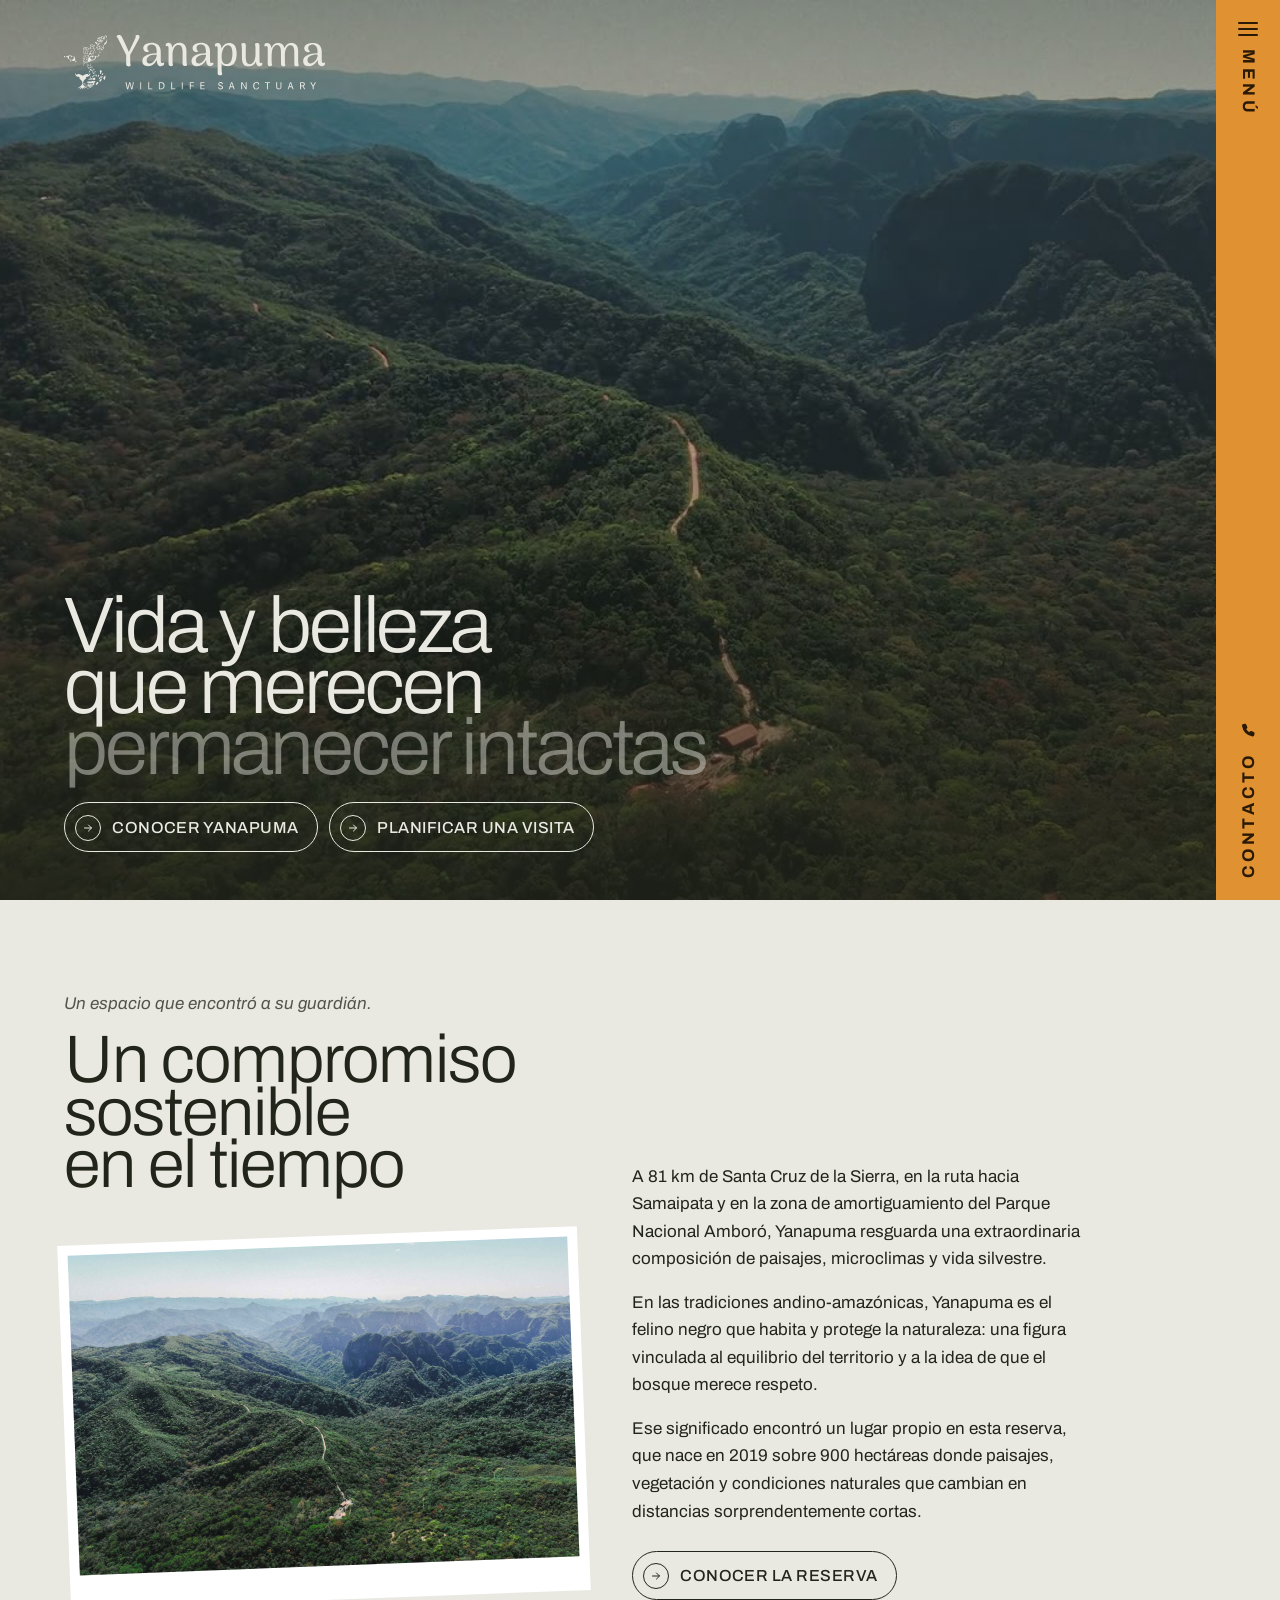
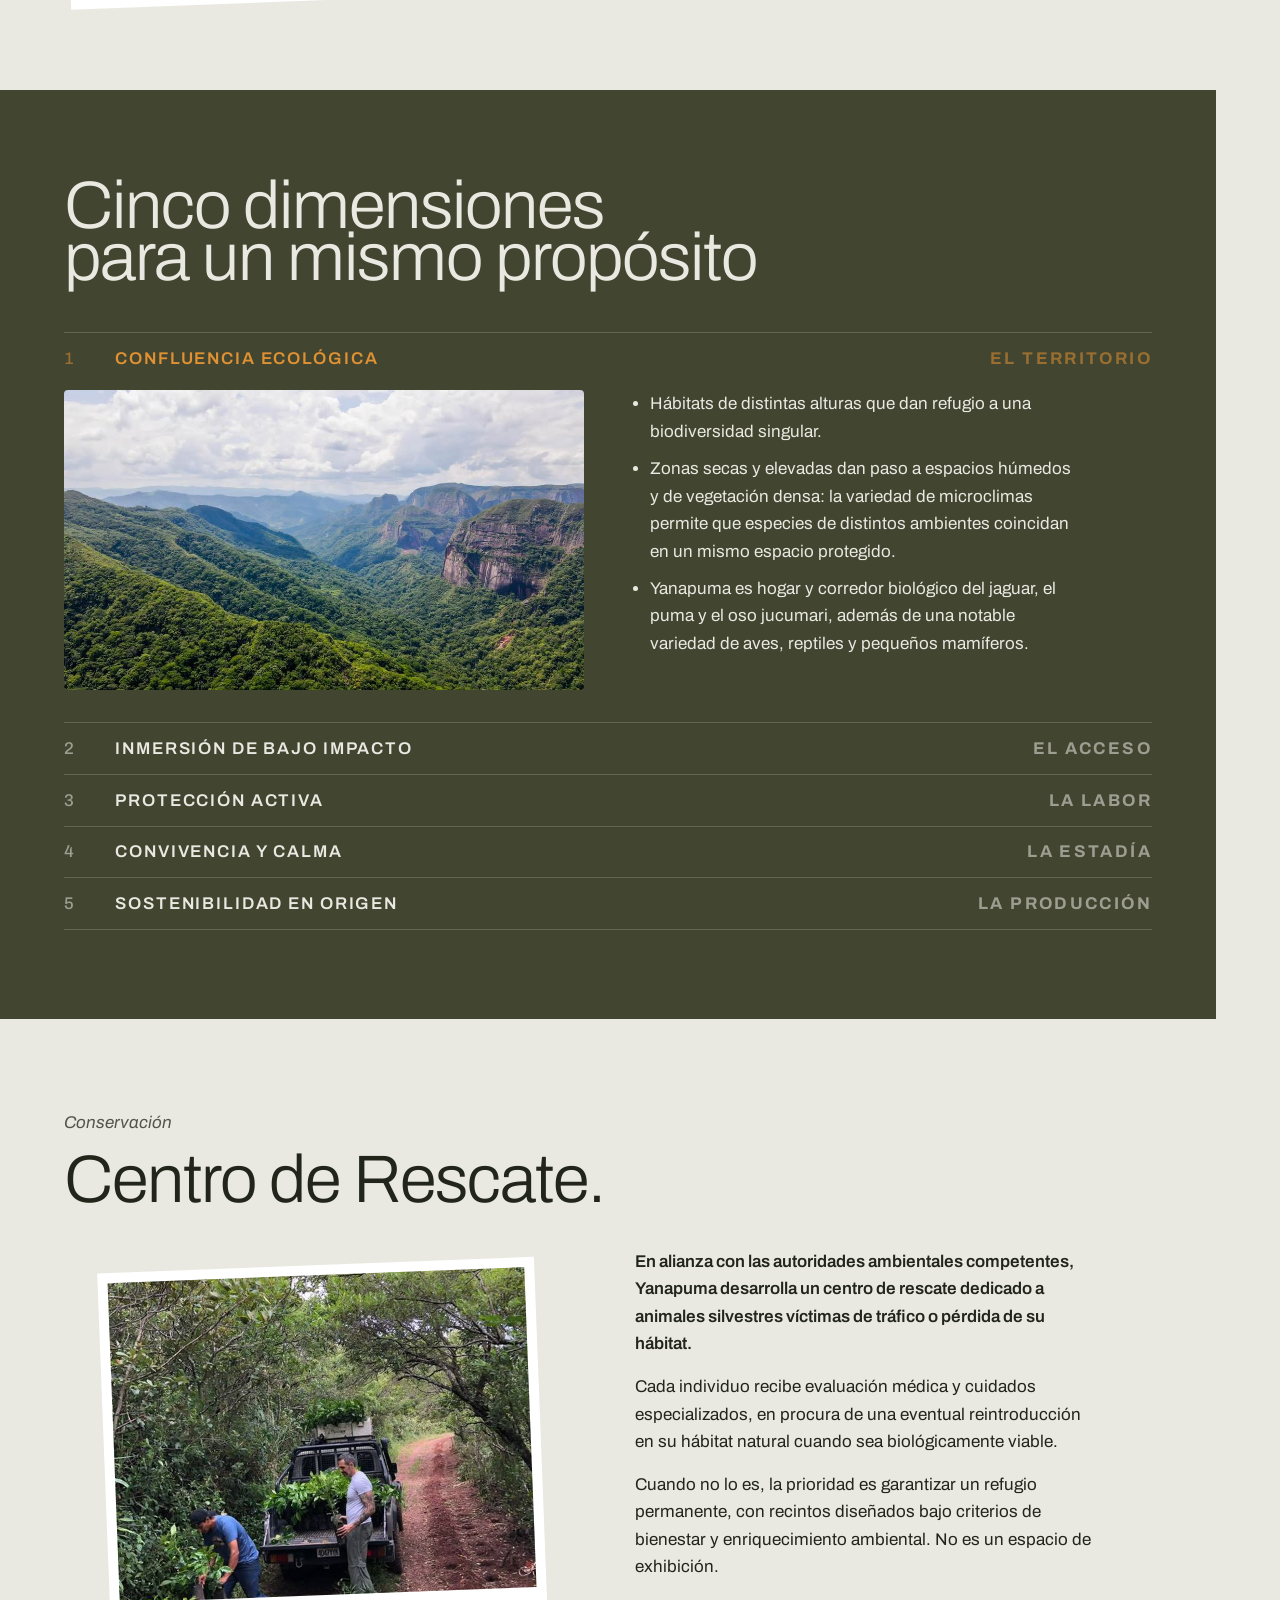
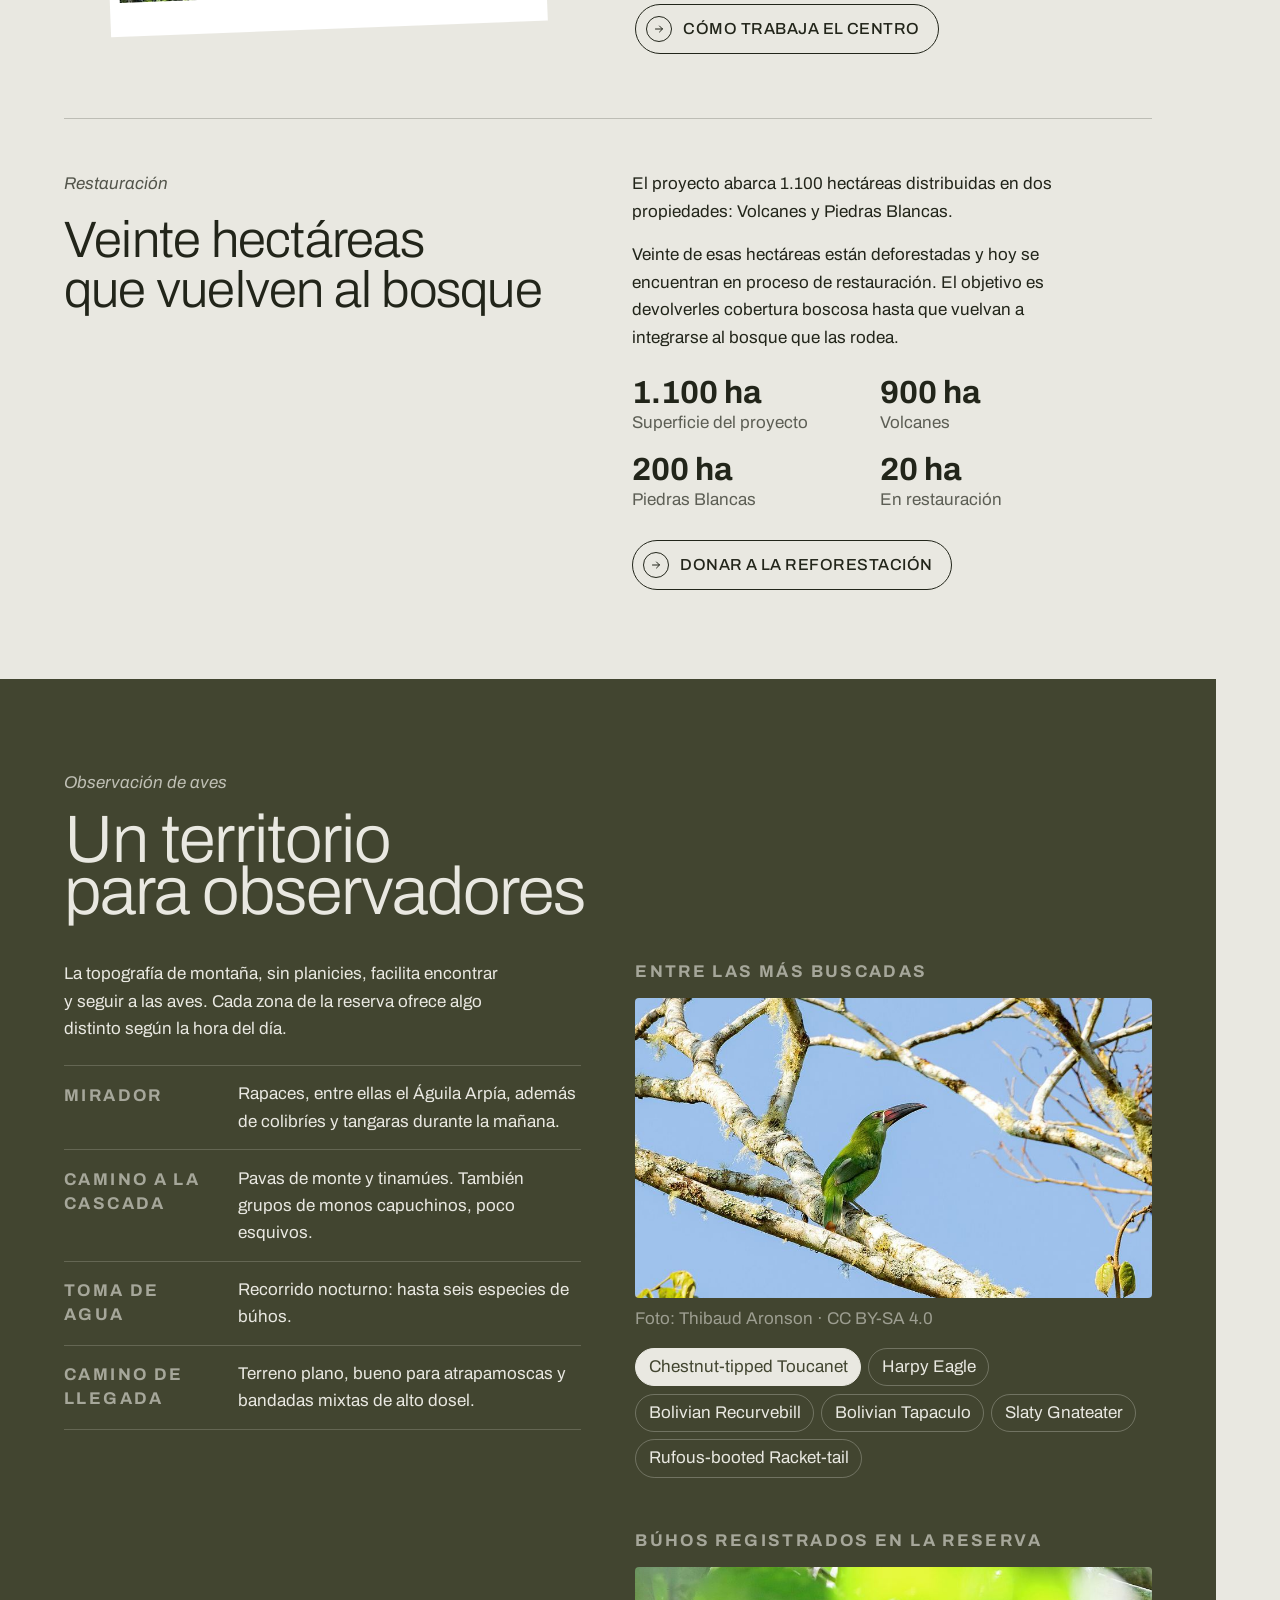
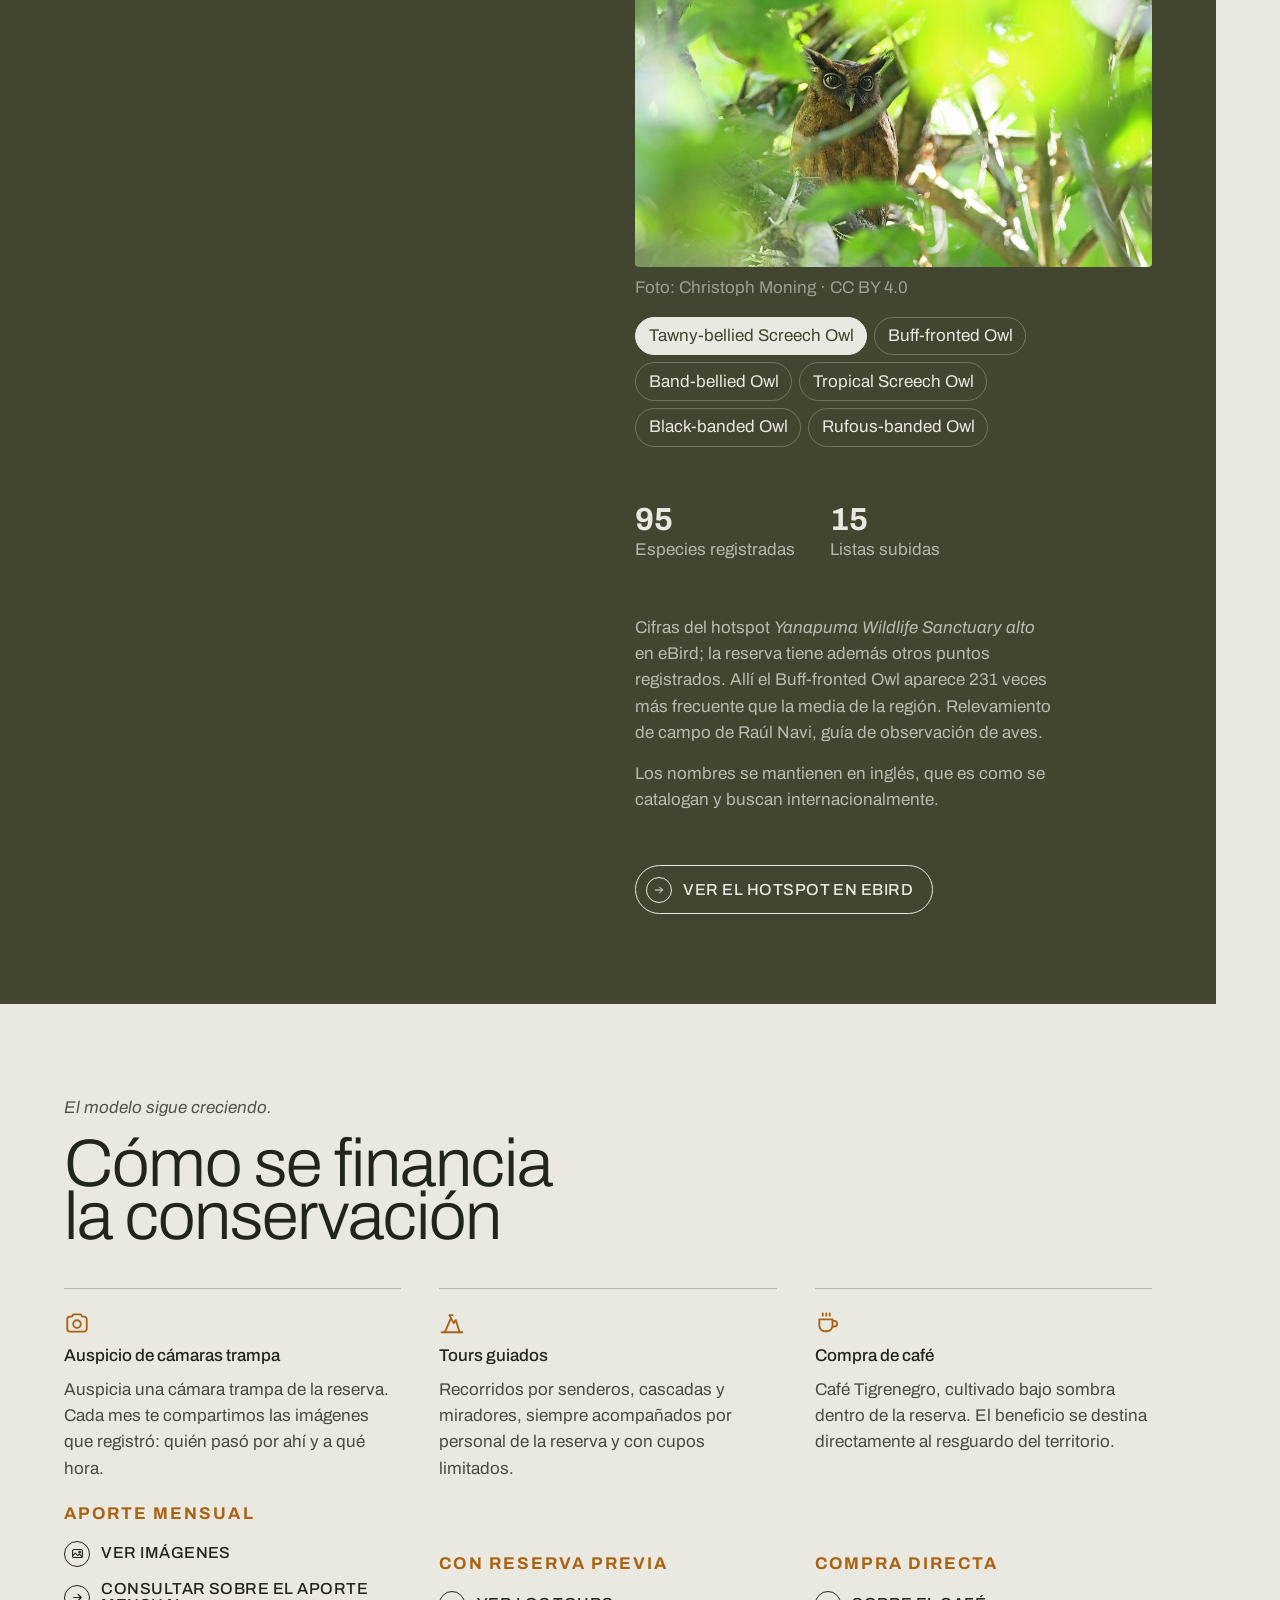
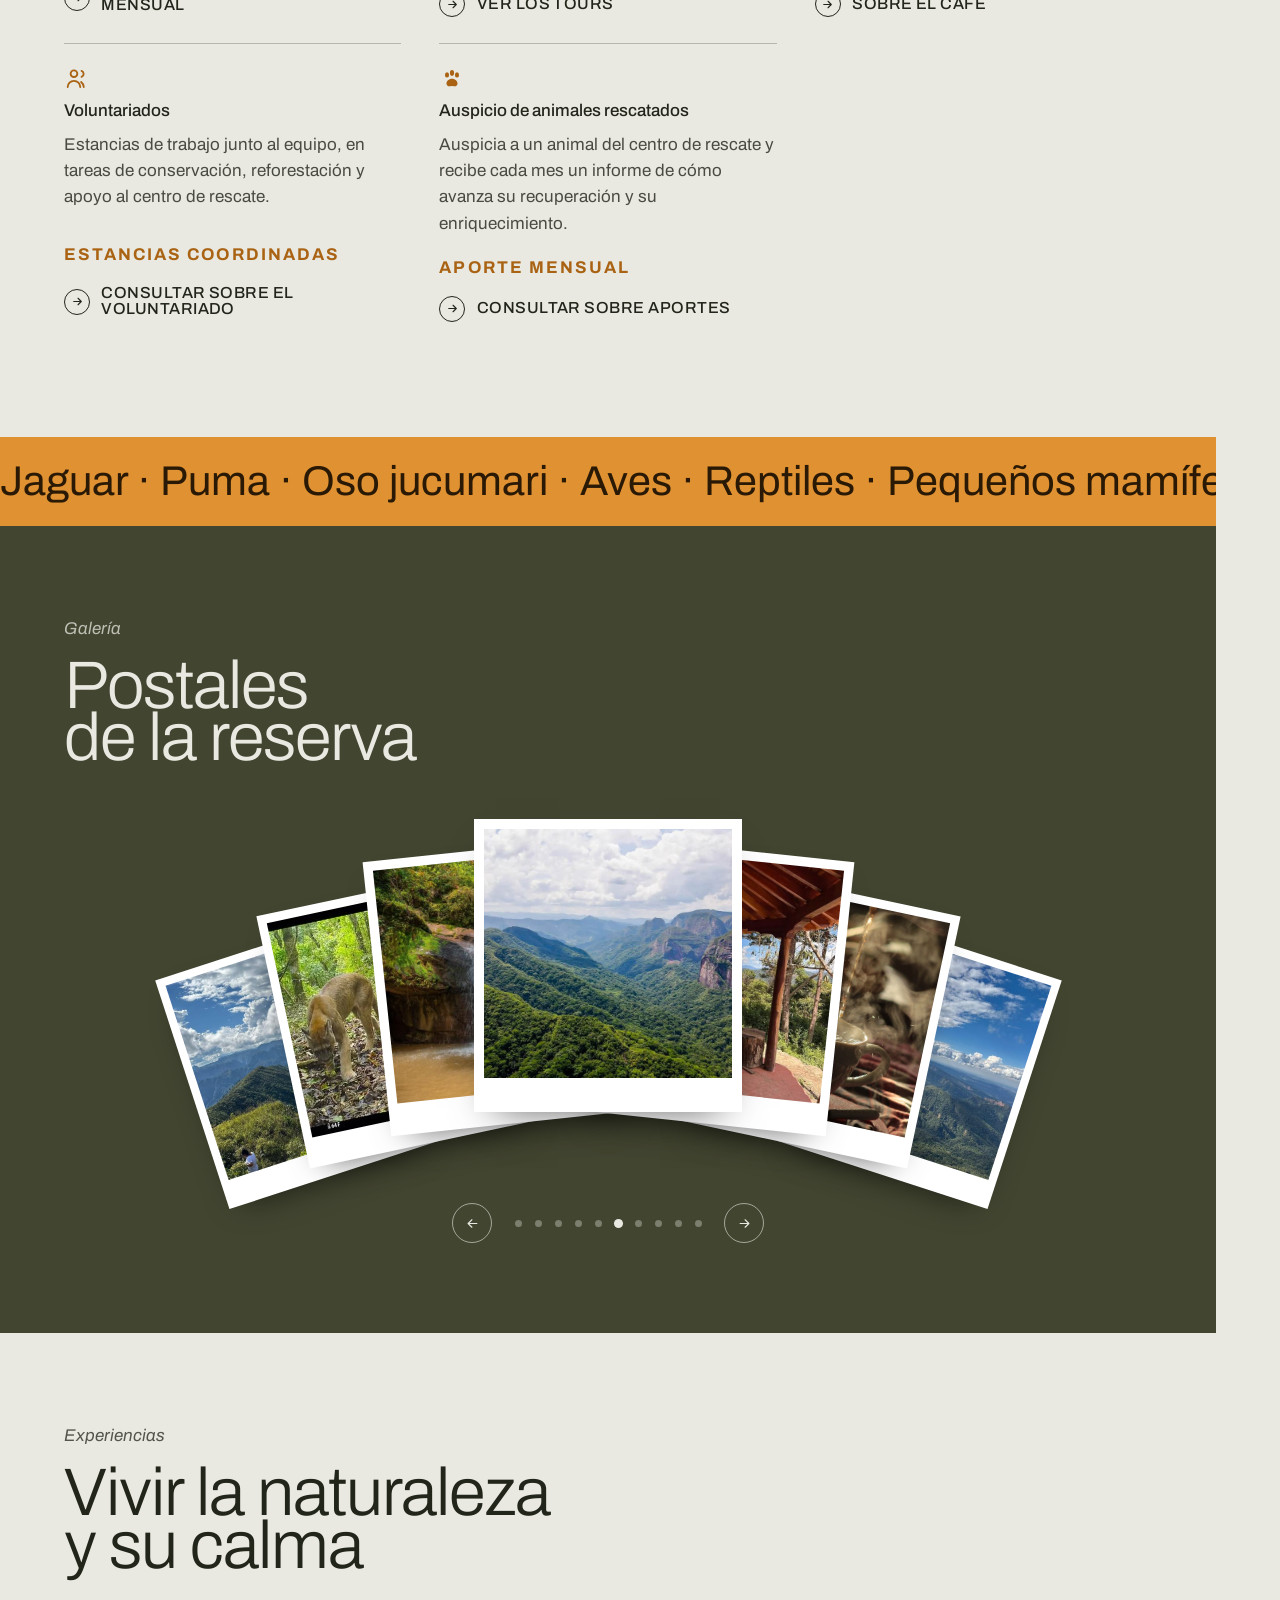
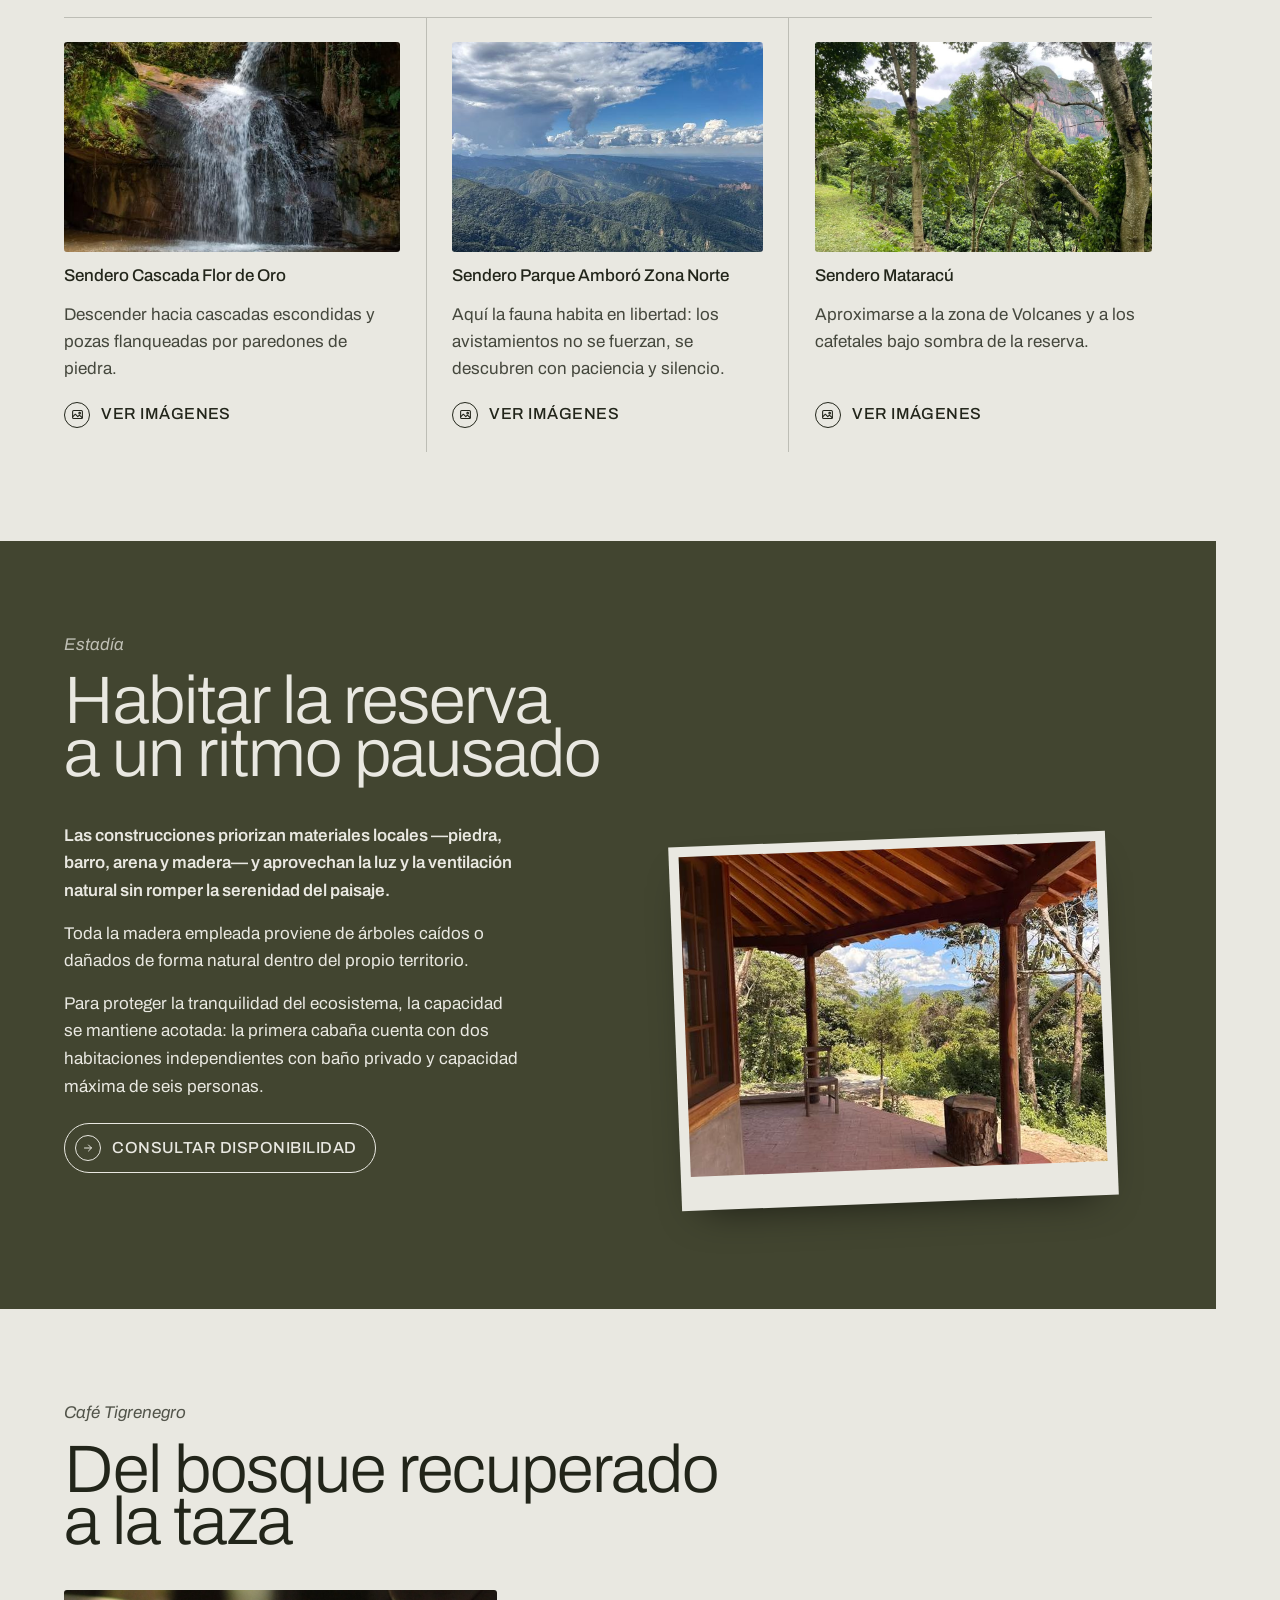
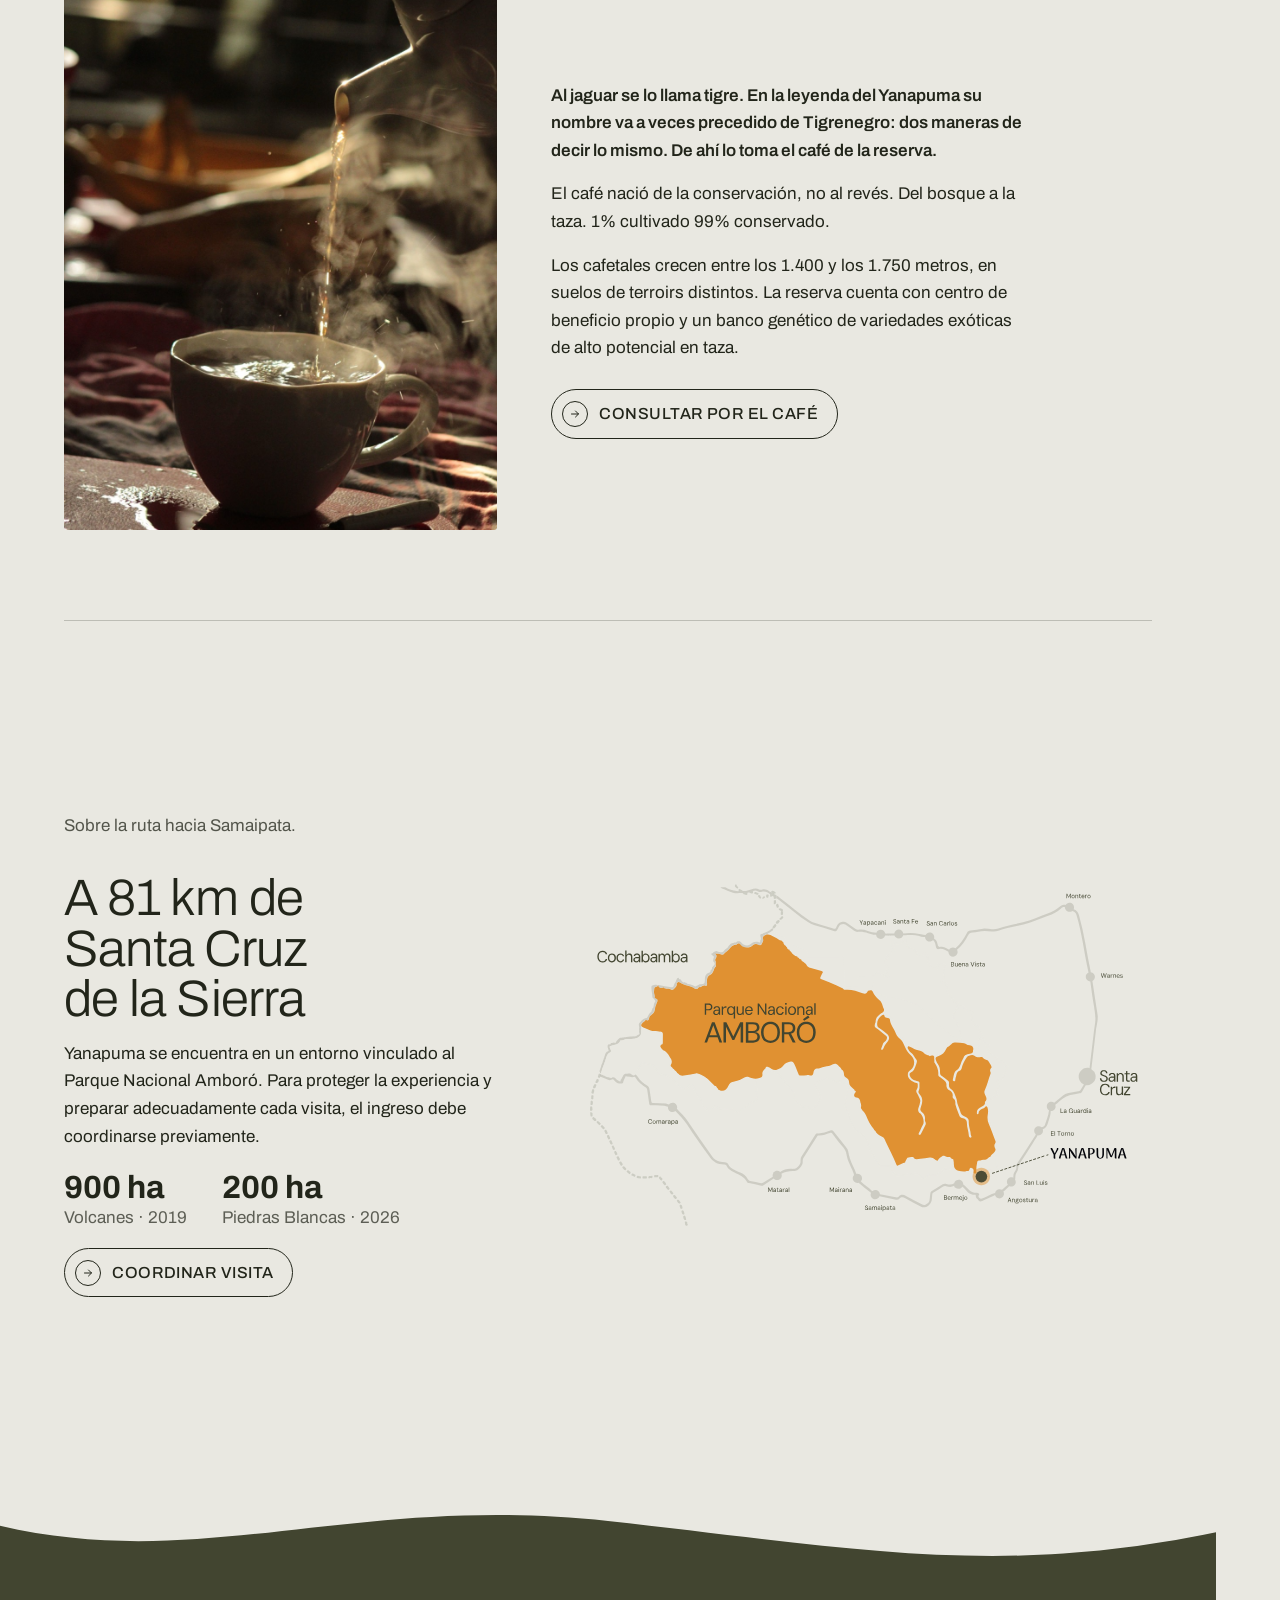
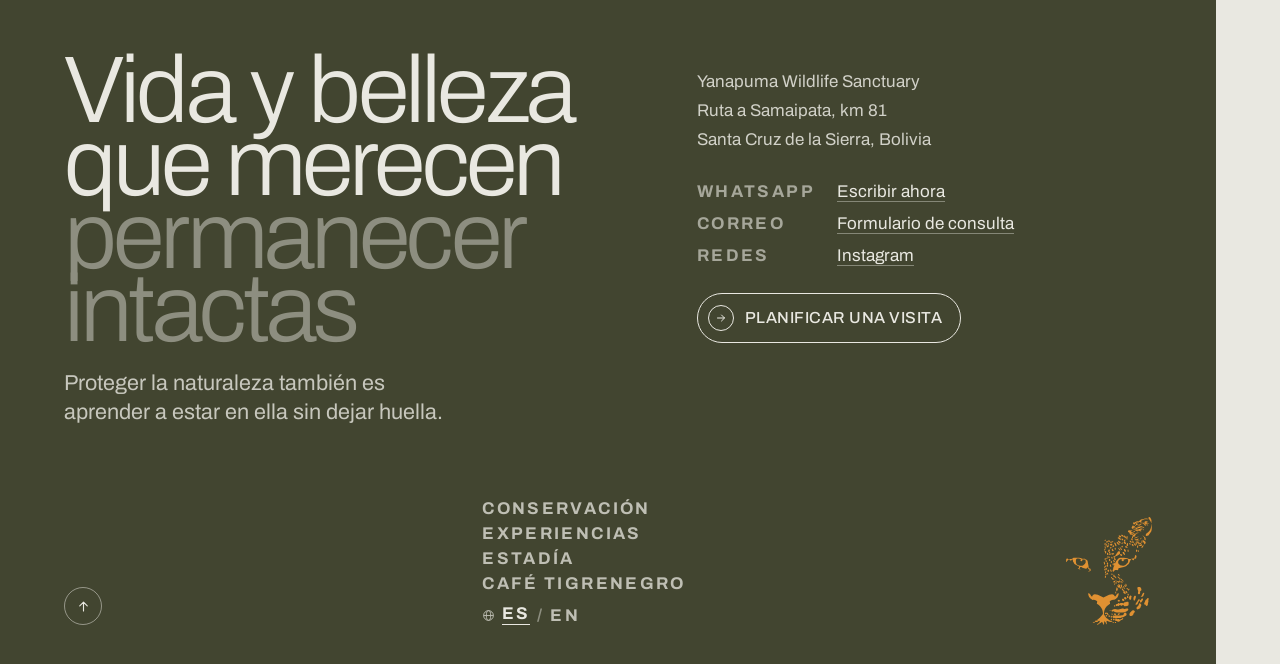
==== index.html @ 6db1c010 "Nuevo video de portada, foto de la reserva y galería de postales en abanico - Portada: Yanapuma-Hero" ====
<!doctype html>
<html lang="es">
<head>
<meta charset="utf-8">
<meta name="viewport" content="width=device-width, initial-scale=1">
<title>Yanapuma Wildlife Sanctuary — Vida y belleza que merecen permanecer intactas</title>
<meta name="description" content="Reserva privada de 900 hectáreas a 81 km de Santa Cruz de la Sierra, en la zona de amortiguamiento del Parque Nacional Amboró. Conservación, ecoturismo de bajo impacto y producción sostenible.">
<meta property="og:type" content="website">
<meta property="og:site_name" content="Yanapuma Wildlife Sanctuary">
<meta property="og:locale" content="es_BO">
<meta property="og:title" content="Yanapuma — Vida y belleza que merecen permanecer intactas">
<meta property="og:description" content="900 hectáreas de biodiversidad protegida junto al Parque Nacional Amboró, Bolivia.">
<meta property="og:image" content="assets/video/hero-poster.jpg">
<meta name="twitter:card" content="summary_large_image">
<meta name="theme-color" content="#424530">
<link rel="preconnect" href="https://fonts.googleapis.com">
<link rel="preconnect" href="https://fonts.gstatic.com" crossorigin>
<link rel="stylesheet" href="https://fonts.googleapis.com/css2?family=Archivo:ital,wght@0,100..700;1,100..700&amp;display=swap">
<link rel="alternate" hreflang="es" href="./">
<link rel="alternate" hreflang="en" href="en/">
<link rel="alternate" hreflang="x-default" href="./">
<link rel="stylesheet" href="css/styles.css?v=22">
<script>try{if(localStorage.getItem("yanapuma.welcomed"))document.documentElement.classList.add("pl-seen")}catch(e){}</script>
</head>
<body>

<div id="preloader" role="presentation" aria-hidden="true">
  <div class="pl-mark"><svg fill="currentColor" aria-hidden="true" focusable="false" xmlns="http://www.w3.org/2000/svg" xmlns:xlink="http://www.w3.org/1999/xlink" viewBox="0 0 222.6 279.5"> <path d="M102.8,256.8c0.1,0.1,0.3,0.1,0.4,0.2c0,0.1,0,0.2,0.1,0.2c0,0.2,0.1,0.3,0.2,0.4c0.2,0.2,0.5,0.4,0.9,0.4 c0.3,0,0.6-0.1,0.9-0.4c0.2-0.2,0.3-0.4,0.5-0.6c0.1-0.2,0.2-0.4,0.3-0.7c0.2-0.4,0.2-0.8,0.3-1.2c0-0.2,0-0.3-0.1-0.5 c0-0.1-0.1-0.3-0.2-0.4c-0.1-0.1-0.2-0.1-0.2-0.2c-0.1-0.1-0.3-0.1-0.4-0.1c-0.1,0-0.2,0-0.3,0c-0.2,0-0.3,0.1-0.4,0.1 c-0.1,0.1-0.2,0.1-0.2,0.2c-0.1,0.1-0.2,0.2-0.2,0.3c0,0,0,0.1-0.1,0.1l0,0c0,0,0,0,0,0h0c0,0,0,0,0,0c-0.1,0-0.2-0.1-0.3-0.1 c-0.2,0-0.3,0-0.5,0c-0.2,0-0.3,0.1-0.4,0.2c-0.1,0.1-0.2,0.2-0.3,0.3c-0.1,0.3-0.2,0.6-0.1,0.9 C102.4,256.4,102.6,256.7,102.8,256.8"/> <path d="M118.5,263.6c-0.3-0.2-0.6-0.2-0.9-0.1c-0.3,0.1-0.6,0.3-0.7,0.6c0,0.1-0.1,0.2-0.1,0.3c0,0.1,0,0.1,0,0.2 c-0.1,0-0.2,0.1-0.3,0.1c-0.1,0.1-0.2,0.1-0.2,0.2c-0.1,0.2-0.3,0.3-0.3,0.5c-0.1,0.4-0.1,0.8-0.1,1.2c0,0.1,0,0.2,0.1,0.3 c0.1,0.2,0.1,0.4,0.3,0.5c0.1,0.2,0.3,0.3,0.4,0.4c0.1,0.1,0.3,0.1,0.4,0.1c0.4,0.1,0.7-0.1,1-0.3c0.4-0.4,0.7-0.9,0.9-1.5 c0.1-0.3,0.1-0.6,0.2-0.9c0-0.3,0-0.6-0.1-0.9C119.1,264,118.8,263.7,118.5,263.6"/> <path d="M125.3,264c-0.2-0.2-0.4-0.3-0.6-0.5c-0.2-0.1-0.4-0.2-0.7-0.3c-0.4-0.1-0.7-0.1-1.1,0c-0.2,0-0.3,0.1-0.5,0.2 c-0.2,0.1-0.3,0.2-0.4,0.3c-0.1,0.1-0.2,0.2-0.2,0.4c-0.1,0.1-0.1,0.3-0.1,0.5c0,0.3,0.1,0.6,0.3,0.8c0,0.1,0,0.2,0,0.3 c0,0.3,0,0.6,0.1,0.8c0,0.1,0,0.2,0,0.3c0,0.2,0.1,0.3,0.2,0.4c0.1,0.1,0.1,0.2,0.2,0.2c0.1,0.1,0.3,0.2,0.4,0.2 c0.2,0.1,0.4,0.1,0.5,0.1c0.2,0,0.4,0,0.6-0.1c0.3,0,0.5-0.2,0.7-0.3c0.3-0.2,0.5-0.4,0.8-0.8c0.1-0.2,0.3-0.5,0.3-0.7 c0.1-0.4,0.1-0.7,0-1.1C125.7,264.5,125.5,264.3,125.3,264"/> <path d="M120.6,257.3c-0.2-0.5-0.5-0.9-0.9-1.1c-0.3-0.2-0.7-0.3-1.1-0.3c-0.3,0-0.6,0.1-0.9,0.2 c-0.4,0.2-0.6,0.5-0.7,0.9c0,0,0,0.1,0,0.1c-0.3,0-0.5,0-0.8,0.1c-0.4,0.1-0.7,0.5-0.8,0.8c-0.1,0.4,0,0.9,0.3,1.2 c0.5,0.5,1.2,0.9,1.9,1.1c0.4,0.1,0.9,0.1,1.3,0c0.4-0.1,0.8-0.3,1.1-0.6C120.6,259,120.9,258.1,120.6,257.3"/> <path d="M110.3,257.9c0.1,0.2,0.2,0.4,0.4,0.5c0.1,0.2,0.3,0.3,0.5,0.4c0.1,0.1,0.3,0.1,0.4,0.1c0.2,0,0.3,0,0.5,0 c0.2,0,0.3-0.1,0.4-0.2c0.1-0.1,0.2-0.2,0.3-0.3c0,0,0-0.1,0-0.1c0.1,0,0.2-0.1,0.3-0.1c0,0,0.1,0,0.1-0.1c0.2-0.1,0.3-0.2,0.4-0.4 c0.2-0.2,0.3-0.4,0.4-0.7c0.1-0.2,0.1-0.4,0.1-0.6c0-0.1,0-0.3-0.1-0.4c0-0.1-0.1-0.3-0.2-0.4c-0.1-0.1-0.2-0.2-0.3-0.3 c0,0-0.1-0.1-0.1-0.1c-0.1-0.1-0.2-0.2-0.3-0.3c-0.1-0.1-0.2-0.1-0.3-0.1c-0.1,0-0.2-0.1-0.3-0.1c-0.1,0-0.2,0-0.3,0 c-0.1,0-0.2,0-0.3,0c-0.1,0-0.2,0-0.3,0c-0.1,0-0.2,0-0.3,0c-0.1,0-0.3,0.1-0.4,0.2c0,0-0.1,0-0.1,0.1c-0.1,0.1-0.2,0.2-0.3,0.3 c-0.1,0.1-0.3,0.3-0.4,0.5c-0.1,0.2-0.2,0.4-0.2,0.6c0,0.2-0.1,0.3-0.1,0.5c0,0.2,0,0.3,0.1,0.5 C110.1,257.5,110.2,257.7,110.3,257.9"/> <path d="M123.8,272.7c-0.2-0.2-0.5-0.4-0.9-0.4h-1.2c-0.2,0-0.3,0-0.5,0.1c-0.1,0-0.3,0.1-0.4,0.2 c-0.1,0.1-0.2,0.2-0.2,0.4c-0.1,0.1-0.1,0.3-0.1,0.5c0,0.1,0,0.2,0,0.3c0.1,0.2,0.2,0.4,0.3,0.5c0.2,0.2,0.5,0.4,0.9,0.4h1.2 c0.2,0,0.3,0,0.5-0.1c0.1,0,0.3-0.1,0.4-0.2c0.1-0.1,0.2-0.2,0.2-0.4c0.1-0.1,0.1-0.3,0.1-0.5c0-0.1,0-0.2,0-0.3 C124,273,123.9,272.9,123.8,272.7"/> <path d="M129.7,273c-0.1-0.1-0.1-0.3-0.2-0.4c-0.1-0.1-0.2-0.3-0.3-0.4c-0.1-0.1-0.2-0.2-0.4-0.3c0,0-0.1-0.1-0.2-0.1 c-0.1-0.1-0.3-0.1-0.4-0.2c-0.2,0-0.3-0.1-0.5-0.1c0,0-0.1,0-0.1,0c-0.1,0-0.3,0-0.4,0.1c-0.2,0-0.3,0.1-0.4,0.2 c-0.1,0.1-0.2,0.2-0.3,0.3c-0.1,0.1-0.1,0.3-0.1,0.4c0,0.2,0,0.3,0,0.5c0,0.1,0.1,0.2,0.1,0.3c0,0,0.1,0.1,0.1,0.1c0,0,0,0,0,0 c0,0.1,0,0.2,0,0.3c0.1,0.2,0.2,0.4,0.3,0.5c0.1,0.1,0.2,0.1,0.2,0.2c0.2,0.1,0.4,0.2,0.6,0.2c0.2,0,0.5,0,0.7,0 c0.2,0,0.4-0.1,0.6-0.2c0.1-0.1,0.3-0.2,0.3-0.3c0.1-0.1,0.2-0.3,0.2-0.4c0.1-0.2,0.1-0.4,0-0.6C129.8,273.1,129.8,273.1,129.7,273" /> <path d="M146.1,261.8c-0.9,1-2,1.7-3.2,2.4c-0.4,0.2-0.8,0.3-1.2,0.5c-0.1,0-0.2,0.1-0.3,0.2c-0.3,0.1-0.7,0.2-1,0.3 c-0.6,0.1-1.5,0.5-2.1,0.3c-0.2-0.1-0.2-0.1-0.3-0.3c-0.2-0.4-0.5-0.7-0.9-0.9c-0.7-0.4-1.5-0.4-2.3-0.2c-0.6,0.1-1.3,0.5-1.9,0.4 c-0.7-0.1-1.4-0.6-2-1c-0.5-0.4-1.2-0.1-1.6,0.3c-1.2-0.1-2.4,0.9-2.7,2c-0.3,1.4,0.6,2.6,1.9,3.1c0.5,0.2,1.1,0.3,1.7,0.3 c0.6,0,1.2-0.4,1.7,0c0.5,0.4,0.9,0.8,1.5,1.1c0.6,0.3,1.3,0.5,2,0.6c1.3,0.1,2.6-0.2,3.7-1c1-0.8,1.8-1.9,2.8-2.7 c0.2-0.1,0.3-0.2,0.5-0.3c0.4-0.2,0.8-0.3,1.2-0.5c0.4-0.2,0.8-0.4,1.2-0.6c1.3-0.6,2.6-1.3,3.3-2.7 C148.6,262.1,147.1,260.8,146.1,261.8"/> <path d="M121.4,271.8c-0.9-1-8.9-4.7-8.9-4.7s-4.3-2.9-6.8-4.7c-2.4-1.7-7.2-9.8-7.2-9.8l0-4.4l0,0l0.1-1.2v0 c0,0,0-3.6,1.9-8.1c1.8-4.2,5.5-10.1,13.5-14.6l0.1-0.1l-0.9-6.2c0.7-0.6,5.4-4.7,11.5-3.6l0.1,0l0.1,0c0.3-0.2,6.9-4.1,8.6-6.9 c1.5-2.6,3.1-6.5,3.1-9.8v-0.3l-0.3,0c-0.1,0-3.7,0.3-5.2,3.1c-1.4,2.7-3.5,5.2-3.5,5.2c0,0-0.3,0.3-0.7,0.2c-0.4-0.1-0.7-0.5-1-1.2 c-0.1-0.1-0.1-0.2-0.2-0.4c-1-2.3-2.9-7.1-14.1-3L97,208.7l-14.7-7.2c-11.1-4-13.1,0.7-14,3c-0.1,0.1-0.1,0.3-0.2,0.4 c-0.3,0.7-0.6,1.1-1,1.2c-0.1,0-0.1,0-0.2,0c-0.3,0-0.5-0.2-0.5-0.2c-0.1-0.1-2.1-2.5-3.5-5.2c-1.5-2.8-5-3.1-5.2-3.1l-0.3,0v0.3 c0,3.3,1.6,7.2,3.1,9.8c1.7,2.9,8.3,6.8,8.6,6.9l0.1,0l0.1,0c6.2-1.1,10.8,3,11.5,3.6l-1,6.2l0.1,0.1c15.3,8.6,15.5,22.5,15.5,22.7 l0.1,1.2h0h0l0.1,2.9c0,0-7,9.7-11.8,12.7l-3,1.9c0,0,1.4,2.6,0.1,2.6s-2.6-0.5-2.6-0.5h-2l-0.9,2.7c0,0-0.7,2.4-1.8,0.6l-2.9,0.5 l-0.8,1.2c0,0-1.9,0.5-0.9,0.8c1,0.3,3.1,0.5,4.5-0.3c1.4-0.7,1.1-2.2,3.7-1.9c2.6,0.3,2.7,0.7,3.7,0.3c1-0.5,4.2-3.6,4.2-3.6 s3.4,0.2,2.2,3.1c-1.3,2.9-3.3,3.8-3.3,3.8s-3.7,2.4-3.8,3.5c-0.1,1.2,1,0.8,2.2-0.1c1.2-0.9,1.3-0.9,2.4-1.9c1.1-1,2.6-1.3,2.6-1.3 s2.9-1.8,4.3-3c2-1.8,2.3,0,2.3,0l2.7,5.2c0,0,0.8,1.7,1.6,1.7c0.8,0,0.1-10.3,1.2-9.6s2.1,1.9,2.1,1.9l1.2,2c0,0,0.3,1.1,0.7,1.8 c0.5,0.6,1.7,2.3,2.3,2.3c0.6,0-0.2-1.8-0.3-2.8c-0.1-1-0.2-2.2-0.7-3.8c-0.5-1.6,1.2-2.5,1.2-2.5l6,2.5 C112,271,122.3,272.8,121.4,271.8"/> <path d="M127.2,228.8c-0.1-0.1-0.2-0.2-0.4-0.2c-0.1-0.1-0.2-0.1-0.4-0.2c-0.2-0.1-0.3-0.1-0.5-0.1c0,0,0,0,0,0 c-0.1,0-0.2,0-0.4,0c0,0-0.1,0-0.1,0c-0.3,0.1-0.6,0.3-0.8,0.5c-0.1,0.1-0.2,0.3-0.3,0.4c-0.1,0.1-0.1,0.3-0.2,0.5 c0,0.2-0.1,0.3-0.1,0.5c0,0,0,0.1,0,0.1c0,0.1,0,0.3,0.1,0.4c0,0,0,0.1,0,0.1c0,0.1,0.1,0.3,0.2,0.4c0.1,0.1,0.2,0.3,0.3,0.4 c0.1,0.1,0.2,0.2,0.3,0.2c0.1,0,0.1,0.1,0.2,0.1c0.1,0,0.1,0.1,0.2,0.1c0.2,0,0.3,0.1,0.5,0.1c0.1,0,0.2,0,0.4,0c0,0,0,0,0,0 c0.1,0,0.2-0.1,0.2-0.1c0.1,0,0.1-0.1,0.2-0.1c0.1,0,0.1-0.1,0.2-0.1c0.1-0.1,0.2-0.1,0.3-0.2c0.1-0.1,0.2-0.3,0.3-0.4 c0.1-0.1,0.1-0.3,0.2-0.4c0,0,0-0.1,0-0.1c0-0.1,0-0.3,0.1-0.4c0,0,0-0.1,0-0.1c0-0.3-0.1-0.5-0.2-0.8 C127.5,229.1,127.4,229,127.2,228.8C127.3,228.9,127.2,228.8,127.2,228.8"/> <path d="M160.6,219.6c-1-0.7-2.4-0.7-3.3,0.2c-0.1,0.1-0.1,0.1-0.2,0.2c-0.2-0.1-0.3-0.1-0.4-0.1 c-0.7-0.3-1.4-0.4-2.1-0.1c-0.5,0.2-0.8,0.6-1,1.1c0,0.1-0.1,0.1-0.1,0.2c-0.1,0-0.2-0.1-0.2-0.1c-1.6-0.6-2.9,0.6-3.9,1.7 c-0.4,0.5-0.9,1-1.2,1.6c-0.3-0.7-0.8-1.2-1.4-1.5c-0.9-0.4-1.9-0.4-2.9-0.3c-0.2,0-0.5,0-0.7,0c-0.1,0-0.3,0-0.4,0 c-0.1,0-0.1,0-0.1,0c0,0,0,0-0.1,0c-0.7-0.2-1.4-0.2-2,0.4c-0.3,0.3-0.4,0.7-0.5,1c-0.6,0-1.1,0.3-1.5,0.8c-0.1-0.2-0.2-0.3-0.3-0.5 c-0.8-1-2.3-1.7-3.4-0.9c-0.3,0.2-0.5,0.5-0.7,0.8c-0.1,0.1-0.1,0.2-0.2,0.3c0,0-0.1,0.1-0.1,0.1c-0.1,0.1-0.1,0.1-0.2,0.2 c0,0-0.1,0.1-0.1,0.1c-0.1,0.1-0.2,0.1-0.3,0.2c0,0-0.1,0-0.1,0.1c-0.4,0.2-0.9,0.3-1.3,0.4c0,0-0.2,0-0.3,0c-0.1,0-0.2,0-0.3,0 c-0.3,0-0.5,0-0.8,0.1c-0.5,0-0.9,0.3-1.1,0.7c-0.3,0.1-0.7,0.3-0.8,0.6c-0.4,0.6-0.1,1.3,0.4,1.6c-0.1-0.1,0,0,0,0 c0.1,0.1,0.1,0.1,0.2,0.2c0.1,0.1,0.1,0.1,0.2,0.2c0,0,0,0,0,0c0,0,0,0,0,0.1c0,0,0,0,0,0.1c-0.3,0.5-0.1,1.2,0.3,1.5 c0.5,0.4,1.1,0.3,1.6-0.1l1.2-0.9c0.9,0,1.7,0.4,2.6,1c0.8,0.6,1.8-0.2,1.8-1c0,0,0-0.1,0-0.1c0,0,0,0,0,0c0,0,0.1-0.2,0.1-0.2 c0-0.1,0.1-0.1,0.1-0.2c0,0,0,0,0,0c0,0,0.1-0.1,0.1-0.1c0,0,0.1-0.1,0.1-0.1c0.1-0.1,0.2-0.1,0.2-0.1c0,0,0,0,0,0c0,0,0,0,0.1,0 c0,0,0.1,0,0.1,0c0,0,0,0,0,0c0.5,0,1-0.3,1.2-0.9c0-0.1,0-0.2,0.1-0.3c0.5,0.4,1.3,0.6,2,0.6c0.3,0,0.5-0.1,0.8-0.1 c-0.1,0.1-0.1,0.2-0.1,0.3c-0.1,0.7,0.2,1.3,0.8,1.5c1,0.3,2.2,0,3-0.7c0.2-0.2,0.4-0.4,0.5-0.6c0-0.1,0.1-0.1,0.1-0.2 c0.1,0,0.2,0,0.3-0.1c0.3-0.1,0.5-0.2,0.7-0.3c0.3-0.2,0.5-0.4,0.7-0.7c0.2,0.5,0.6,0.8,1.1,0.8c0,0,0.1,0,0.1,0 c0,1.1,0.4,2.2,1.5,2.7c0.8,0.4,1.8,0.3,2.6-0.1c1.9,1.1,4.4,0.4,6.3-0.8c1.1-0.7,2.6-1.5,2.7-2.9c0-0.4,0-0.7-0.2-1.1 c0,0-0.1-0.1-0.1-0.2c0,0,0-0.2,0-0.2c0.2-0.7,0.4-1.4,0.4-2.2C162.3,221.7,161.8,220.4,160.6,219.6 M129.5,228.9 C129.5,228.9,129.5,228.9,129.5,228.9C129.5,228.9,129.5,228.9,129.5,228.9 M133,225C133,225,133,225,133,225 C133,225,133,225,133,225"/> <path d="M156.9,236.9c-1.7,0.2-3.4,0.5-5,1.1c-0.4,0.1-0.8,0.3-1.2,0.4c0.1,0-0.2,0-0.3,0.1c0,0-0.1,0-0.1-0.1 c-0.7-0.5-1.3-1-2.1-1.4c-1.6-0.6-3.1-0.4-4.6,0.2c-1.8,0.6-3.6,1.2-5.4,1.5c-1.8,0.4-3.7,0.7-5.6,0.6c-1.9-0.1-3.6-1-5.6-1.1 c-1.9,0-3.8,0.6-5.6,1.3c-0.3,0.1-0.5,0.3-0.7,0.5c-1,0.1-2,0.5-2.6,1.4c-0.6,1.1-0.4,2.7,0.8,3.4c0.6,0.4,1.4,0.4,2,0 c0.6-0.3,0.9-0.8,1.6-0.8c0.6,0,1.3,0.4,1.8,0.7c0.7,0.4,1.4,0.7,2.1,1c3.2,1.4,6.5,1.8,10,1.8c3.4,0,6.8,0,10.2-0.4 c3.3-0.4,6.6-1.2,9.6-2.7c2.2-1.1,6.6-3.3,4.8-6.4C160.2,236.5,158.4,236.8,156.9,236.9"/> <path d="M104,251.3l0.2,0c0,0,0.1,0,0.1,0c0.2,0,0.3,0,0.5-0.1c0.3-0.1,0.5-0.4,0.7-0.6c0.1-0.1,0.2-0.3,0.2-0.5 c0-0.2,0.1-0.3,0.1-0.5c0-0.4-0.1-0.7-0.3-1c0-0.1-0.1-0.1-0.1-0.2c-0.1-0.1-0.2-0.3-0.3-0.4c-0.3-0.3-0.5-0.4-0.9-0.5 c-0.6-0.2-1.4-0.1-1.9,0.3c-0.3,0.2-0.5,0.4-0.7,0.6c-0.1,0.2-0.3,0.3-0.4,0.5c-0.1,0.2-0.2,0.4-0.3,0.6c-0.1,0.3,0,0.7,0.1,0.9 c0.1,0.2,0.4,0.5,0.7,0.6c0.2,0,0.3,0,0.5,0c0.2,0.3,0.6,0.5,0.9,0.5C103.4,251.3,103.7,251.3,104,251.3"/> <path d="M154.3,247.6c-1.3-0.4-2.7,0.1-3.6,1.1c-0.9,1-1.3,2.3-1.8,3.6c-0.4,1.2-0.9,2-2.2,2.2c-1.5,0.3-3,0.3-4.5,0.4 c-1.8,0.1-3.5,0.2-5.2,0.4c-1,0.1-1.9,0.1-2.9,0.2c-0.1,0-0.1,0-0.2,0c0,0,0,0,0,0c-0.1-0.1-0.2-0.2-0.2-0.3c-0.3-0.3-0.6-0.6-1-0.7 c-0.7-0.2-1.4,0.1-2.1,0.4c-0.2,0.1-0.5,0.2-0.6,0.3c0,0,0,0,0,0c0,0-0.3-0.2-0.3-0.2c-0.8-0.5-1.6-0.6-2.4-0.1 c-0.5,0.3-0.8,0.6-1.3,0.6c-0.6-0.1-1.2-0.4-1.8-0.4c-0.9-0.1-1.6,0-2.3,0.6c-0.5,0.4-0.4,1.3,0,1.7c0,0,0.1,0.1,0.1,0.1 c-0.1,0.6-0.2,1.3-0.4,1.9c-0.1,0.4,0,0.9,0.3,1.2c1.1,1,2.8,1.2,4,0.3c0,0,0.1-0.1,0.2-0.1c0.3,0.6,0.7,1.1,1.3,1.5 c1.3,0.7,2.8,0.5,4.1,0c0.7-0.3,1.3-0.6,2-0.8c0.7-0.2,1.4-0.1,2.1-0.1c1.5,0.2,3,0.5,4.5,0.1c0.8-0.2,1.4-0.6,2.1-1 c0.7-0.3,1.5-0.5,2.3-0.6c1.6-0.3,3.1-0.6,4.6-1.3c1.4-0.6,2.8-1.2,4.1-2c2.3-1.3,4.4-3.5,3.5-6.4 C156.3,249.1,155.5,248,154.3,247.6 M125.9,260.4C125.9,260.3,125.9,260.2,125.9,260.4 M129.9,255.3 C129.9,255.3,129.9,255.3,129.9,255.3C129.7,255.4,129.9,255.3,129.9,255.3"/> <path d="M109,254.6c0.4,0,0.8-0.2,1-0.6c0.6-1.1,0.2-2.5-0.8-3.2c-0.1-0.1-0.2-0.1-0.3-0.1c-0.2-0.6-0.3-1.1-0.4-1.7 c0,0.1,0,0.1,0,0.2c0-0.3-0.1-0.6-0.3-0.8c-0.2-0.2-0.6-0.4-0.9-0.4c-0.3,0-0.6,0.1-0.9,0.4c-0.2,0.2-0.4,0.5-0.4,0.9 c0.2,1.7,0.8,3.4,1.9,4.8C108.2,254.3,108.5,254.6,109,254.6"/> <path d="M120.1,250.5c0-0.2-0.1-0.3-0.2-0.4c-0.1-0.1-0.2-0.2-0.3-0.3c-0.1-0.1-0.3-0.1-0.4-0.1c-0.2,0-0.3,0-0.5,0 c-0.3,0.1-0.6,0.3-0.7,0.6c-0.2,0.3-0.2,0.6-0.1,0.9c0.1,0.6,0.3,1.1,0.4,1.7c0,0.2,0.1,0.3,0.2,0.4c0.1,0.1,0.2,0.2,0.3,0.3 c0.1,0.1,0.3,0.1,0.4,0.1c0.2,0,0.3,0,0.5,0c0.3-0.1,0.6-0.3,0.7-0.6c0.2-0.3,0.2-0.6,0.1-0.9C120.3,251.7,120.2,251.1,120.1,250.5" /> <path d="M124.2,252.3c0.5,0.7,1.2,1.3,2.1,1.5c0.9,0.2,1.8,0.1,2.6-0.5c0.2-0.2,0.5-0.4,0.6-0.7c0-0.1,0-0.2,0-0.3 c0-0.2-0.1-0.4-0.2-0.6c-0.2-0.4-0.4-0.7-0.7-1c-0.3-0.3-0.6-0.5-1-0.7c-0.5-0.2-0.9-0.3-1.4-0.4c-0.4,0-0.8,0-1.2,0.1 c-0.3,0.1-0.6,0.3-0.7,0.6c-0.1,0.2-0.2,0.5-0.1,0.8c0,0.1-0.1,0.2-0.1,0.3C124.1,251.6,124.1,252,124.2,252.3"/> <path d="M134.9,253.6c0.3,0.2,0.7,0.3,1,0.2c1.8-0.3,3.2-2.2,3.1-4c0-0.3-0.1-0.6-0.4-0.9c-0.2-0.2-0.6-0.4-0.9-0.4 c-0.3,0-0.6,0.1-0.9,0.4c-0.2,0.2-0.4,0.5-0.4,0.9c0,0.1,0,0.2,0,0.3c0,0.1-0.1,0.2-0.1,0.3c0-0.1-0.1-0.2-0.2-0.2 c-0.2-0.2-0.6-0.4-0.9-0.4c-0.3,0-0.6,0.1-0.9,0.4c-0.2,0.2-0.4,0.5-0.4,0.9c0,0.5,0.1,1,0.1,1.6 C134.4,253.1,134.6,253.4,134.9,253.6"/> <path d="M114.1,241c-1.5,0-1.6,2.4,0,2.4C115.6,243.4,115.6,241,114.1,241"/> <path d="M176,242.1c-1.4-0.9-2.9-0.9-4.2,0.1c-1.3,0.9-2.4,2-3.5,3.1c-2,2-4.3,4.6-4.2,7.6c0,1.5,0.9,3,2.4,3.4 c1.3,0.3,2.7,0.1,3.9-0.4c2.8-1.1,4.7-3.7,4.9-6.7c0-0.1,0-0.3,0-0.4c0.3-0.4,0.6-0.7,1-1.1c0.5-0.6,1.2-1.2,1.7-1.9 C178.8,244.1,177.2,242.9,176,242.1"/> <path d="M189.1,224.3c-0.4,0.6-0.4,1.3-0.6,2c-0.2,0.7-0.4,1.4-0.7,2.1c-0.7,1.3-1.6,2.4-2.7,3.3 c-1.1,0.9-2.2,2-2.5,3.4c-0.3,1.5,0.1,3.2,1.6,3.9c1.2,0.6,2.6,0.2,3.5-0.8c1.1-0.1,2.1-0.5,3-1.2c1.2-0.9,1.8-2.3,2.3-3.6 c0.2-0.6,0.4-1.3,0.7-1.9c0.3-0.7,0.7-1.2,1-1.9c0.7-1.6,0.1-3.2-1-4.5C192.5,224.1,190.4,222.5,189.1,224.3"/> <path d="M212.4,209.4c-1.1-0.1-2,0.5-2.6,1.3c-0.5,0.7-0.7,1.6-1.1,2.4c-0.4,0.7-1.3,0.7-2,1.1c-1,0.7-1.3,2.1-1.7,3.1 c-0.4,1.1-0.9,2.2-1.3,3.3c-0.4,1-1,2.1-1.3,3.2c-0.6,2.2,1.7,3.2,3.5,3.4c0.2,0,0.4,0,0.5-0.1c-0.1,1.4,0.3,2.9,2,3.2 c2.1,0.3,3.3-1.9,3.5-3.7c0.2-1.6-0.3-3.5,0.5-4.9c0.4-0.8,1-1.5,1.1-2.5c0-0.5-0.1-0.9-0.3-1.3c-0.3-0.5-0.3-0.4-0.2-0.9 c0.3-1.1,0.7-2.1,0.8-3.2c0.1-1.2,0.1-2.4-0.1-3.6C213.5,209.7,212.9,209.5,212.4,209.4"/> <path d="M196.4,211.2c-0.9,0.5-1.5,1.5-2.1,2.3c-0.2,0.4-0.5,0.7-0.7,1.1c-0.4,0-0.7,0.1-1,0.3 c-1.2,1.3-1.7,3.2-1.1,4.9c0.3,1,1.1,2,2.3,1.6c0.5-0.2,0.9-0.6,1.2-1c0.3-0.4,0.7-0.8,1-1.2c1.1-1.5,2.1-3,2.9-4.6 c0.5-1,1-2.1,0.2-3.1C198.4,210.8,197.2,210.8,196.4,211.2"/> <path d="M185.3,225.2c1.1-1.6,1-3.7,2.1-5.3c1-1.5,3-2.4,3.6-4.2c0.3-0.8,0.2-1.8-0.5-2.4c-0.9-0.9-2.2-0.5-3,0.4 c-0.9,0.9-1.6,2.1-2.1,3.3c-0.1,0-0.2,0.1-0.2,0.2c-2.1,2.5-3.9,5.3-5.2,8.3c-0.2,0.5-0.2,1.4,0.4,1.6 C182.2,227.9,184.2,226.8,185.3,225.2"/> <path d="M180.2,209.2c0.2-0.4,0.3-0.7,0.5-1.1c0.3-0.8,0.5-1.7,0.3-2.5c-0.2-0.8-0.9-1.5-1.7-1.7 c-1.7-0.5-2.9,1.3-3.5,2.6c-0.7,1.4-1.1,2.8-1.2,4.4c-0.1,1.6,0.2,3.3,0.8,4.9c0.2,0.4,0.4,0.7,0.8,0.8c0.4,0.1,0.9,0,1.2-0.3 c0.3-0.4,0.6-0.8,0.8-1.3c0.3-0.1,0.5-0.3,0.6-0.5c0.4-1,0.8-2.1,1.1-3.2C180.1,210.6,180.3,209.9,180.2,209.2"/> <path d="M164.6,213.5c0.9,0.7,2,0.9,3,0.4c1-0.5,1.5-1.6,1.3-2.7c-0.1-0.2-0.2-0.4-0.4-0.6c0.2-0.6,0.4-1.3,0.6-1.9 c0.3-0.9,0.6-1.8,0.7-2.7c0.1-1.1-0.5-2.1-1.6-2.4c-0.8-0.2-1.8-0.1-2.5,0.4c-1.6,1-2.2,2.8-2.3,4.6 C163.2,210.3,163.1,212.3,164.6,213.5"/> <path d="M152.7,212.7C152.7,212.7,152.7,212.7,152.7,212.7C152.7,212.7,152.7,212.7,152.7,212.7L152.7,212.7"/> <path d="M152.6,212.6c0,0,0.1,0.1,0.1,0.1C152.7,212.7,152.7,212.7,152.6,212.6c0.1,0.1,0.1,0.1,0.1,0.1c0,0,0,0,0,0 c0,0,0,0,0,0.1c0,0,0,0,0,0c0,0,0,0,0,0c0,0,0,0,0,0c0,0,0,0.1,0,0.1c0.1,0.6,0.9,1,1.5,0.8c0.3-0.1,0.6-0.3,0.7-0.6 c1.1-0.2,1.8-1.4,1.8-2.4c-0.1-1.3-1-2.2-2.1-2.8c-0.9-0.5-2-0.8-2.9-0.4c-0.7,0.2-1.2,0.7-1.4,1.4c-0.2,0.7-0.1,1.4,0.3,2 c0.4,0.6,0.9,1,1.5,1.4C152.3,212.4,152.4,212.5,152.6,212.6C152.2,212.3,152.5,212.5,152.6,212.6"/> <path d="M148.3,217.5c0.8,0,1.5-0.3,2.1-0.9c0.6-0.5,0.9-1.3,0.9-2c0-0.6-0.6-1.2-1.2-1.2c0,0-0.1,0-0.1,0 c-0.1-0.3-0.2-0.6-0.4-0.9c-0.8-1.1-2.3-1.5-3.5-0.9c-0.8,0.4-1.1,1.2-1.2,2c-0.1,0.7,0.1,1.3,0.4,1.9 C145.8,216.7,147.1,217.6,148.3,217.5"/> <path d="M139.1,215.4c-0.4-0.9-1.2-1.5-2.2-1.5c-1.1,0-2,0.7-2.6,1.5c-0.3,0.4-0.5,1-0.5,1.5c0,0.7,0.4,1.4,1.1,1.7 c1.1,0.5,2.3,0.6,3.4,0.2c0.3-0.1,0.6-0.3,0.7-0.6c0.2-0.3,0.2-0.6,0.1-0.9c0,0,0,0,0,0c0.1-0.1,0.1-0.3,0.1-0.4 C139.4,216.3,139.3,215.9,139.1,215.4"/> <path d="M158.7,209.4c0.4,0.4,1,0.5,1.5,0.4c0.5-0.1,0.9-0.5,1.1-0.9c0.3-0.5,0.3-1,0.2-1.6c-0.1-0.4-0.2-0.7-0.4-1 c-0.3-0.6-0.6-1.1-0.9-1.6c-0.3-0.4-0.7-0.6-1.2-0.6c-0.2,0-0.4,0.1-0.6,0.2c-0.2,0.1-0.4,0.4-0.4,0.6c-0.1,0.9-0.1,1.7,0.2,2.6 c0,0,0,0,0,0c-0.1,0.2-0.1,0.4-0.1,0.6C158.2,208.6,158.4,209.1,158.7,209.4"/> <path d="M162.5,200.6c-0.1-0.1-0.3-0.2-0.4-0.2c-0.1,0-0.1,0-0.2,0c0-0.2,0-0.3-0.1-0.5c0-0.2,0-0.3-0.1-0.5 c0-0.1-0.1-0.3-0.2-0.4c-0.1-0.1-0.2-0.1-0.2-0.2c-0.1-0.1-0.3-0.1-0.4-0.1c-0.1,0-0.2,0-0.3,0c-0.2,0-0.3,0.1-0.4,0.1 c-0.1,0.1-0.2,0.1-0.2,0.2c-0.1,0.2-0.3,0.3-0.3,0.5c-0.1,0.2-0.1,0.3-0.2,0.5c-0.1,0.2-0.1,0.5-0.1,0.7c0,0.3,0,0.5,0,0.8 c0,0.2,0.1,0.5,0.2,0.7c0.1,0.2,0.3,0.4,0.5,0.5c0.1,0.1,0.1,0.1,0.2,0.2c0.1,0.1,0.3,0.1,0.4,0.2c0.2,0.1,0.4,0.1,0.6,0.1 c0,0,0.1,0,0.1,0c0.1,0,0.3,0,0.4-0.1c0.6-0.2,1.1-0.6,1.2-1.2c0.1-0.3,0-0.7-0.1-0.9C162.7,200.8,162.6,200.7,162.5,200.6"/> <path d="M157.8,197.7c0.3,0,0.6-0.1,0.9-0.4c0.2-0.2,0.4-0.5,0.4-0.9c0-0.1,0-0.2-0.1-0.4c0,0,0,0,0,0 c-0.1-0.9-0.4-1.9-1-2.6c-0.5-0.8-1.2-1.4-2.1-1.9c-0.4-0.2-0.9-0.2-1.3,0.1c-0.4,0.3-0.6,0.8-0.4,1.3c0.4,1.7,1.4,3.3,2.8,4.4 C157.2,197.6,157.4,197.7,157.8,197.7"/> <path d="M153.1,193.8c-0.4-0.5-1-1-1.6-1.3c-0.8-0.4-1.9-0.9-2.7-0.4c-0.9,0.6-0.9,1.7-0.6,2.6c0.2,0.6,0.5,1.2,0.8,1.8 c0.8,1.1,1.9,2,3.2,2.5c0.9,0.3,2,0.1,2.5-0.8c0.4-0.8,0.2-1.7-0.2-2.4c-0.3-0.5-0.7-0.9-1.1-1.3C153.3,194.1,153.2,194,153.1,193.8 "/> <path d="M145.4,189.1c0.2,0.2,0.4,0.3,0.6,0.5c1,0.8,2.1,1.5,3.3,2.1c0.3,0.1,0.6,0.2,0.9,0.1c0.3-0.1,0.6-0.3,0.7-0.6 c0.3-0.5,0.2-1.4-0.4-1.6c-0.6-0.3-1.2-0.6-1.7-0.9c0-0.1-0.1-0.2-0.1-0.3c-0.4-0.8-1-1.6-1.6-2.2c-0.2-0.2-0.4-0.3-0.7-0.3 c-0.3,0-0.5,0-0.8,0.1c-0.8,0.3-1,1.4-0.8,2.1C144.9,188.5,145.1,188.8,145.4,189.1"/> <path d="M129.9,164.6c-0.1-0.2-0.3-0.4-0.6-0.5c0,0,0,0,0,0c-0.1-0.1-0.2-0.2-0.3-0.2c-0.1-0.1-0.2-0.1-0.3-0.1 c-0.2,0-0.5,0.1-0.6,0.3c-0.2,0.2-0.3,0.4-0.3,0.6c0,0.2,0.1,0.5,0.3,0.6c0.6,0.5,1.3,1,1.9,1.5c0.1,0.1,0.2,0.2,0.3,0.2 c0.1,0.1,0.2,0.1,0.3,0.1c0.2,0,0.5-0.1,0.6-0.3c0.2-0.2,0.3-0.4,0.3-0.6c0-0.2-0.1-0.5-0.3-0.6 C130.8,165.3,130.3,164.9,129.9,164.6"/> <path d="M129.3,172.5c0.7,0,1.2-0.4,1.4-0.9c0.4,0,0.7,0,1.1-0.1c0.2,0,0.4-0.2,0.5-0.4c0.1-0.2,0.2-0.5,0.1-0.7 c-0.1-0.2-0.2-0.4-0.4-0.5c-0.2-0.1-0.4-0.1-0.6-0.1c0,0,0.1,0,0.1,0c-0.3,0-0.6,0.1-0.9,0c0,0,0,0,0,0c-0.3-0.3-0.6-0.4-0.9-0.4 c-0.2,0-0.4,0.1-0.5,0.2c-0.1,0-0.3-0.1-0.4-0.1c-0.3-0.1-0.6,0-0.8,0.2c-0.2,0.2-0.3,0.4-0.4,0.7c-0.1,0.5,0.1,1,0.4,1.4 C128.2,172.2,128.7,172.5,129.3,172.5"/> <path d="M131.5,192c0.4,0,0.7-0.3,0.9-0.7c0.6-1.7,1.3-3.4,1.9-5.1c0.1-0.4-0.1-0.8-0.4-1c-0.1-0.3-0.3-0.5-0.6-0.5 c-0.3-0.1-0.7-0.1-1-0.1c0.6-0.7,0.3-2-0.9-2c-1.3,0-1.5,1.7-0.6,2.2c-0.5,0.2-1,0.6-1.2,1.2c-0.3,0.9,0.1,1.9,0.3,2.7l0.8,2.6 C130.7,191.7,131.1,192,131.5,192"/> <path d="M128.8,198.1c0.6,0.2,1.1-0.3,1.1-0.9c0-0.6,0-1.1-0.1-1.7c0.1-0.2,0.1-0.4,0.1-0.6c-0.1-0.2-0.2-0.4-0.4-0.5 c-0.1-0.3-0.2-0.5-0.3-0.8c-0.2-0.4-0.8-0.6-1.2-0.3c-0.4,0.3-0.5,0.8-0.3,1.2c0,0.1,0.1,0.1,0.1,0.2c0,0,0,0,0,0 c0,0.1,0,0.1,0.1,0.2c-0.2,0.3-0.4,0.8-0.4,1.2C127.5,197.1,128,197.9,128.8,198.1"/> <path d="M133,165.4c-0.3,0-0.5,0.1-0.7,0.4c-0.2,0.2-0.2,0.5-0.2,0.8c0.5,1.7,1.9,3,3.7,3.4c0,0,0.1,0,0.1,0 c0.2,0.3,0.4,0.4,0.8,0.4c0.5,0,0.9-0.4,0.9-0.9c0-1.1-0.6-2.2-1.4-3C135.2,165.8,134.1,165.3,133,165.4 M133.9,166.4L133.9,166.4 C133.9,166.4,133.9,166.4,133.9,166.4C133.9,166.4,133.9,166.4,133.9,166.4"/> <path d="M138.2,164.3c-0.3-0.1-0.7,0.1-1,0.3c-0.2,0.3-0.2,0.7-0.1,1c0.7,1.3,1.3,2.5,2,3.8c0.2,0.4,0.8,0.6,1.2,0.3 c0.3-0.2,0.5-0.5,0.4-0.9c0,0,0,0,0.1,0c0.5-0.1,0.8-0.6,0.6-1.1C141.1,166.1,139.8,164.8,138.2,164.3"/> <path d="M144.3,166.1c-0.3-0.2-0.7-0.2-1,0.1c-0.3,0.2-0.4,0.6-0.3,1c0.4,1.2,0.8,2.5,1.1,3.7c0.1,0.5,0.6,0.8,1.1,0.6 c0.3-0.1,0.6-0.4,0.6-0.7c0.1-0.1,0.2-0.3,0.3-0.4C146.6,168.8,145.8,166.9,144.3,166.1"/> <path d="M143.9,181.9c0.2,0.3,0.2,0.7,0.3,1.1c0.1,0.9,0.4,1.8,1.4,2.1c1.1,0.4,1.6-1.4,0.5-1.7c0,0,0,0,0,0 c0,0,0,0,0,0c0-0.1,0-0.1-0.1-0.3c-0.1-0.3-0.1-0.7-0.2-1c-0.2-0.8-0.6-1.3-1.1-1.8c0.2-0.1,0.3-0.4,0.3-0.7c0-1.6-0.4-3.2-1.1-4.6 c-0.3-0.6-1.2-0.6-1.6,0c-1.1,1.9-0.8,4.3,0.6,5.9C143.2,181.3,143.6,181.5,143.9,181.9"/> <path d="M149.4,178.9c-0.4-0.2-0.9-0.1-1.2,0.2c-0.3,0.4-0.2,0.8,0.1,1.2c-0.1-0.1,0,0,0,0c0,0.1,0.1,0.1,0.1,0.2 c0.1,0.1,0.1,0.2,0.2,0.4c0,0,0,0.1,0.1,0.1c0,0,0,0.1,0,0.1c0,0.1,0.1,0.3,0.1,0.4c0,0.1,0.1,0.2,0.1,0.3c0,0,0,0,0,0c0,0,0,0,0,0 c0,0.1,0,0.1,0,0.2c0,0.1,0,0.3,0,0.4c0,0.1,0,0.1,0,0.2c0,0,0,0,0,0c0,0,0,0,0,0c-0.1,0.4,0,0.7,0.3,1c0.1,0.6,0.4,1.2,0.9,1.7 c0.6,0.6,1.4,0.8,2.2,0.6c0.5-0.1,0.8-0.7,0.6-1.1c-0.2-0.5-0.6-0.8-1.1-0.6c0,0,0,0,0,0c0,0,0,0,0,0c-0.1,0-0.1,0,0,0 c0,0-0.1,0-0.1,0c0,0-0.1-0.1-0.1-0.1c0,0,0,0,0,0c0,0,0,0,0,0c-0.1,0-0.1-0.1-0.1-0.1c0,0-0.1-0.1-0.1-0.1c0,0-0.1-0.1-0.1-0.1 c0,0,0-0.1-0.1-0.1c0,0-0.1-0.2-0.1-0.2c0-0.1-0.1-0.3-0.1-0.5c0,0,0-0.1,0-0.1c0-0.1,0-0.2,0-0.2c0-0.2,0-0.3,0-0.5 C150.8,181,150.6,179.6,149.4,178.9"/> <path d="M159.6,187.8c0.2-0.1,0.4-0.2,0.5-0.4c0.2-0.3,0.3-0.7,0.3-1.1c0-0.4-0.1-0.8-0.3-1.1c-0.2-0.3-0.5-0.6-0.8-0.8 c-0.3-0.2-0.8-0.3-1.1-0.3c-0.4,0-0.9,0.1-1.2,0.4c-0.1,0.1-0.2,0.2-0.3,0.3c-0.1,0.1-0.1,0.2-0.1,0.3c0,0.3,0,0.6,0.2,0.8 c0.5,0.4,1,0.8,1.6,1.1c0,0.1,0,0.2,0,0.2c0.1,0.2,0.2,0.4,0.4,0.5C159.1,187.8,159.3,187.8,159.6,187.8"/> <path d="M164,185.8c-0.5-0.2-1-0.3-1.5-0.1c-0.5,0.2-0.9,0.5-1.2,1c-0.3,0.4-0.4,1-0.5,1.5c0,0.2,0,0.4,0,0.6 c0,0,0,0,0,0c-0.3,0.3-0.4,0.9,0,1.3c0.2,0.2,0.4,0.3,0.7,0.3c0.1,0,0.2,0.1,0.3,0.1c0.2,0,0.5-0.1,0.6-0.3c0.2-0.2,0.3-0.4,0.3-0.6 c0,0,0,0,0-0.1c0.6-0.7,1.2-1.5,1.7-2.3C164.6,186.6,164.4,186,164,185.8"/> <path d="M150.9,176.9C150.9,176.8,150.9,176.8,150.9,176.9C150.9,176.8,150.9,176.8,150.9,176.9L150.9,176.9 C150.9,176.9,150.9,176.9,150.9,176.9"/> <path d="M154.8,177.8l-1.5-0.7c-0.1-0.2-0.2-0.4-0.3-0.6c-0.5-0.8-1.2-1.3-2.2-1.4c-0.5-0.1-0.9,0.5-0.9,0.9 c0,0.5,0.4,0.8,0.9,0.9c-0.2,0,0,0,0.1,0c0,0,0,0,0,0c0,0,0,0,0.1,0c0,0,0,0,0,0c0,0,0,0,0,0c0,0,0.1,0.1,0.1,0.1 c0,0,0.1,0.1,0.1,0.1c0,0,0.1,0.1,0.1,0.1c0,0,0.1,0.1,0.1,0.1c0.1,0.2,0.2,0.3,0.3,0.5c0,0,0,0,0,0c0,0,0,0,0,0.1 c0,0.1,0.1,0.2,0.1,0.3c0.1,0.2,0.1,0.4,0.2,0.5c0.1,0.4,0.2,0.8,0.4,1.2c0.3,0.6,0.9,0.9,1.6,0.7c0.5-0.2,1-0.6,1.4-0.9 c0.2-0.1,0.4-0.3,0.6-0.4c0.1,0,0.1,0,0.2,0c0.4,0,1-0.4,0.9-0.9c0-0.2-0.1-0.5-0.1-0.7c0-0.1,0-0.2,0-0.2c-0.2-1.4-0.6-2.8-1.2-4.1 c-0.1-0.3-0.6-0.5-0.9-0.4c-0.4,0.1-0.6,0.3-0.8,0.6c-0.4,1-0.1,2,0.4,2.9c0.2,0.4,0.4,0.8,0.7,1.2c0,0,0,0,0,0c0,0,0,0,0,0 C154.9,177.7,154.9,177.7,154.8,177.8"/> <path d="M148.4,165.2c-0.2-0.1-0.6-0.3-0.7-0.4c-0.2-0.2-0.5-0.5-0.7-0.7c-0.5-0.5-0.9-1.1-1.4-1.6 c-1.1-1.2-2.4-2.3-3.8-3c-0.4-0.2-1-0.1-1.2,0.3c-0.2,0.4-0.1,1,0.3,1.2c1.4,0.8,2.6,1.8,3.6,3c1,1.2,1.9,2.4,3.4,3 c0.5,0.2,1-0.2,1.1-0.6C149.2,165.8,148.8,165.4,148.4,165.2"/> <path d="M133.5,154.6c-0.3,0.4-0.1,1,0.3,1.2c0.6,0.4,1.3,0.9,1.9,1.3l2,2.9c0,0,0,0,0,0c0,0,0,0.1,0,0.1 c0,0,0,0.1,0,0.1c0,0-0.1,0.2-0.1,0.2c-0.2,0.4-0.1,1,0.3,1.2c0.4,0.2,1,0.1,1.2-0.3c0.8-1.4,0.3-3.1-0.7-4.3c-0.5-0.5-1-1-1.6-1.4 c-0.7-0.5-1.3-1-2-1.4C134.4,154,133.8,154.2,133.5,154.6"/> <path d="M127.5,167.5c0.1-0.2,0-0.5-0.1-0.7c-0.2-0.4-0.5-0.8-0.7-1.2c-0.1-0.2-0.3-0.4-0.5-0.4c-0.1,0-0.2,0-0.4,0 c-0.1,0-0.2,0-0.3,0.1c-0.2,0.1-0.3,0.3-0.4,0.5c-0.1-0.1-0.3-0.2-0.4-0.2c-0.1,0-0.2,0-0.3,0c-0.2,0-0.4,0.1-0.6,0.2 c-0.2,0.1-0.3,0.2-0.4,0.3c0,0-0.1,0.1-0.1,0.1c-0.1,0.1-0.2,0.2-0.3,0.3c-0.2,0.3-0.3,0.7-0.3,1.1c0,0.1,0,0.2,0,0.3 c0,0.2,0,0.4,0.1,0.6c0.1,0.4,0.3,0.7,0.5,0.9c0,0,0.1,0.1,0.1,0.1c0.1,0.1,0.2,0.2,0.3,0.3c0.2,0.1,0.4,0.2,0.5,0.2 c0.2,0,0.3,0.1,0.5,0c0.2,0,0.3-0.1,0.4-0.1c0.2-0.1,0.5-0.4,0.6-0.7c0.1-0.3,0.1-0.7-0.1-0.9c-0.1-0.2-0.3-0.3-0.5-0.5 c0,0,0.1-0.1,0.1-0.1c0.1-0.1,0.2-0.2,0.2-0.4c0.1,0.2,0.3,0.5,0.4,0.7c0.1,0.2,0.3,0.4,0.5,0.4c0.1,0,0.2,0,0.4,0 c0.1,0,0.2,0,0.3-0.1C127.3,167.9,127.5,167.7,127.5,167.5"/> <path d="M136.5,151c0.1-0.1,0.2-0.1,0.2-0.2c0.3,0.4,0.6,0.7,0.8,1.1c0.1,0.2,0.4,0.3,0.6,0.3c0.2,0,0.5-0.1,0.6-0.3 c0.2-0.2,0.3-0.4,0.3-0.6c0-0.3-0.1-0.4-0.3-0.6c-0.7-1-1.5-1.9-2.2-2.9c-0.2-0.2-0.5-0.3-0.8-0.2c-0.3,0-0.5,0.2-0.7,0.4 c-0.5,0.8-0.5,2,0.1,2.8C135.5,151,136.1,151.3,136.5,151"/> <path d="M194.5,190.4c1.1-1.4,0.7-3.1,0.3-4.7c-0.4-1.5-1-3-2.4-3.8c-1.6-0.9-3.6-0.9-5.3-0.7c-0.9,0.1-1.8,0.4-2.2,1.2 c-0.4,0.8-0.2,1.8,0,2.7c0.4,2.1,1,4.1,1.7,6c0.1,0.3,0.3,0.4,0.5,0.5c-0.5,1.6-0.8,3.3-0.9,5c0,0.8-0.1,1.7,0.2,2.4 c0.3,0.8,1.1,1.1,2,1.1c1.5-0.1,3-1.2,3.4-2.7c0.5-1.4-0.2-2.9,0-4.3C192,191.7,193.7,191.3,194.5,190.4"/> <path d="M202.6,197.5c0-0.4-0.2-0.9-0.5-1.2c-0.4-0.4-1.1-0.4-1.6-0.2c-0.4,0.2-0.7,0.6-1,0.9c-0.3,0.4-0.6,0.8-0.9,1.2 c-0.8,1.1-1.4,2.2-1.9,3.4c0,0-0.1,0-0.1,0c-0.4,0.1-0.8,0.7-0.6,1.1c0.1,0.2,0.1,0.5,0.1,0.7c0,0.1,0,0.1-0.1,0.2 c0,0.1,0,0.2,0,0.2c-0.2,0.5-0.6,0.9-1.1,1.1c-0.2,0-0.4,0-0.5,0.1c-1.1,0.1-1.2,1.7,0,1.8c0.4,0,0.7,0,1.1-0.1 c1.1-0.2,2.2-0.4,3.2-1c0.6-0.4,1.2-0.9,1.5-1.5c0.5-0.8,0.4-1.6,0.8-2.4C201.5,200.4,202.7,199.2,202.6,197.5"/> <path d="M164.1,118.5c1.7-4.3,5-10.1,5-10.1s5.6,5,6.7,3.1c1-1.9,1.4-4.4,1.4-4.4s4.6,2.4,4.6-1.2 c0-3.6,2.2-3.8,0.5-5.6c-1.7-1.9-3.4-2.1-3.4-2.1s-0.2,3.8-1,5.3c-0.9,1.5-1.2,3.6-3.6,3.8c-2.4,0.2-8.9,2.6-13,0.5 c-4.1-2.1-22.2-3.1-24.6-0.9c-2.4,2.2-6.8,6.2-8.4,10.4c-0.3,0.8-0.8,1.9-1.4,3.1c-0.1-0.1-0.2-0.1-0.3-0.2 c-0.2-0.2-0.5-0.3-0.7-0.4c0-0.2-0.1-0.4-0.2-0.6c0-0.4-0.2-0.8-0.6-1c-0.6-0.3-1.3-0.1-1.6,0.4c-0.4,0.6-0.3,1.2-0.1,1.8 c-0.1,0.6-0.2,1.3-0.1,1.9c0.1,0.5,0.3,1,0.7,1.3c0.3,0.3,0.7,0.5,1,0.7c0.1,0,0.1,0,0.2,0c-1.7,3.8-3.4,8.1-3.3,11.6 c0,0-0.1,0.1-0.1,0.1c-0.1,0.1-0.2,0.1-0.3,0.2c-0.1,0.1-0.2,0.3-0.3,0.5c-0.3,0.6-0.5,1.3-0.6,2c0,0.4,0,0.8,0.1,1.2 c0.1,0.5,0.3,0.9,0.6,1.2c0.3,0.4,0.8,0.7,1.3,0.6c0.6,0,1.2-0.4,1.5-1c0.3-0.6,0.4-1.2,0.3-1.8c0.4-0.1,0.9-0.3,1.4-0.6 c2.1-1.2,3.6-1,4.4-1c0.9,0,4.1,1.2,5.1-1.2c1-2.4-0.3-3.6,2.2-3.8c2.6-0.2,16.6-3.1,19.3-5.8C159.5,123.6,162.4,122.7,164.1,118.5 M160.8,111.9c-0.2,1.8,0.1,6.3-1.7,7.2c-1.8,0.9-4.6,6.9-10.1,6.9c-5.5,0-7.6,0.2-10-2.1c-2.4-2.3-3.6-3.4-3.9-5.9 c-0.3-2.5,0.9-5.1,1.9-6c1.2-1.1,1.9-2.3,4.6-2.5c2.6-0.2,4.2-0.1,4.2-0.1s-1.5,1.1-1.8,2.2c-0.4,1.4,1.8,3.8,3.7,2.9 c1.9-1,1.9-0.7,1.8-2.4c-0.1-1.7-0.6-2.3-0.6-2.3s3.1-0.5,4.4-0.6s2.9-0.5,4.3-0.3C158.9,109,161,110,160.8,111.9"/> <path d="M62.7,133.2c0,0-2.4,0.3-2.4,0c0-0.3-1.8-1.9-1.8-4.3c0-2.4-0.9-6-1.6-9.4c-0.7-3.4-0.3-6.4-3.1-8 c-2.8-1.6-4.2-3.2-6.8-3.2c-2.7,0-3.7,0.1-4.5,0.1c-0.7,0-3-2.5-4.3-2.5c-1.3,0-6.9-0.4-8.3-0.5c-1.4-0.1-5.8,0.3-8.2,0.3 c-2.5,0-4.9,1.7-5,2c-0.1,0.3-2.2,1.4-2.7,1.4s-2.9-0.9-3.6,0.1c-0.7,1-1.7,1.2-3.1,1.1l-1.4-0.1c0,0-0.6-1.4-1.4-2.1 c-0.7-0.7-2-0.5-2.8,0c-0.7,0.5-1.3,0.9-1.3,2.5c0,1.6-0.4,4.3-0.4,4.8s0.7,2.1,1.7,0.7c1-1.4,0.1-2.1,1.7-3 c1.6-0.9,2.2-2.1,2.7-2.1s3.6,0.2,3.6,0.2s0.1,1.5,1.6,1.5c1.5,0,3.4,0,3.8-1.1c0.4-1.1,2.6-2.9,2.8-1.1c0.2,1.8-0.6,3.8,1.2,6.1 c1.8,2.2,2,5.1,2.8,5.3c0.7,0.2,5.9,3.2,5.9,3.2l4.7,2.1c0,0,1.9,0.7,1.5,2.2c-0.4,1.5-0.7,3.3-2.2,3.3c-1.5,0-2.7,0.7-2.7,0.7 s1.9,0,3.8,1.5c1.9,1.5,2.7,1.9,3.6,1.9h3l-3.7-1.2c0,0-2.7-1.5-1.1-2c1.6-0.5,1.7-1.2,1.7-2.9c0-1.7,1.4-1.5,3-1.2 c1.6,0.3,4.6,3.3,7,3.3c2.5,0,4.2,1.2,5.6,0.9c1.4-0.3,4.3-2.3,4.5-3.5c0.2-1.2,1.2,0.6,1.2,1.6s-0.6,3.4,0.3,3.4s2.3-1.3,2.3,0.5 c0,1.8,1.6,4.2-0.1,4.2c-1.7,0-3.5,1.7-3.5,1.7s5.6-0.3,5.6-1.6c0-1.3,2.2-1.5,1.9-3.1C63.9,135.5,62.7,133.2,62.7,133.2 M50.6,118.6c-1.1,1.8-1.6,3.7-6.5,6.9c-1.2,0.8-4.3,1-7,0.9s-4.8-1-7-1.9c-4.5-1.8-4.4-7.6-4.4-9.2c0-1.6-0.4-6.4,2-7.4 c2.5-1,11,1.3,11,1.3s-1.6,1.6-1.5,3c0.1,1.4,2.2,3.2,4.2,1.9c1.2-0.8,0.5-3.7,0.9-3.7c0.3,0,0.1-0.7,2.9-0.1 c2.8,0.6,4.9-0.1,5.2,1.7C50.6,113.8,51.7,116.8,50.6,118.6"/> <path d="M199.6,76.9c0.4-1.5,1.2-5.3,1.2-5.3s-6.5,6-5.7,7.4C196,80.4,199.2,78.3,199.6,76.9"/> <path d="M196.4,70.7c-0.4-0.9-2.8,0-5.3,0.9c-2.5,0.9-4.9,0-4.9,0c1.8,2.2,5,3,7.9,3.2 C197.1,75.1,196.8,71.6,196.4,70.7"/> <path d="M202.1,67.7c0,1.4,0.8,4.4,2.1,2.6c1.2-1.8,3.7-5.1,0.8-7.1c-2.9-1.9-5.7-4.4-6.1-2.2c-0.4,2.2-1.1,6-1.1,6 s0.7-2.8,2.2-1.7C201.6,66.5,202.1,66.4,202.1,67.7"/> <path d="M194.5,69c0,0,4.6-6.5,2.8-10.1c0,0-1.2,1.1-1.7,3.7c-0.4,2.6,0.1,2.6-1.7,3.9c-1.8,1.2-6.5,1-7.5,1.9 c0,0-4,0.1-1,1c3.1,0.8,6.2,0.8,6.2,0.8L194.5,69z"/> <path d="M184.6,63.4c2.1-0.3,4.2-0.7,4.2-0.7l2.1-1.7l-6,0.7c0,0-3.9,1.4-4.4,1.4C179.9,63.2,182.6,63.7,184.6,63.4"/> <path d="M178.1,59.3l2.2,0.6l3.9,0.7l4.6-3.2l-3.1,0.1l4.4-4.4c0,0-2.9,2.5-4.6,2.9c-1.7,0.4-1.2,1-5.3,1.4 C176.3,57.8,178.1,59.3,178.1,59.3"/> <path d="M194.3,56.4c0,0,1.1-0.4,1.1-1.8c0-1.4-1.5-0.1-2.4,1c-0.8,1.1-1.4,0.4-1.7,1.9C191.2,59,194.3,56.4,194.3,56.4 "/> <path d="M184.2,53.3l4.4-3.3c0,0-10,3.1-11.9,4.7c0,0-1.8,1.4,2.4,0.4C183.2,54.1,184.2,53.3,184.2,53.3"/> <path d="M179.6,49.3c0.8-1.9-1.4-1.7-1.4-1.7s5.4-6,10.3-6c4.9,0-1.8-2.1-7.8,1c-5.8,3-9.8,4.1-8.8,8.5 c-0.3,0-0.7,0.1-0.8,0.4c-0.2,0.4-0.3,0.8-0.3,1.2c0,0.4,0,0.7,0.1,1.1c0.1,0.7,0.5,1.4,1,1.8c0.2,0.2,0.6,0.3,0.9,0.2 c0.3-0.1,0.6-0.3,0.6-0.6c0.2-1.1,0.2-2.2-0.1-3.2c-0.1-0.3-0.4-0.6-0.7-0.6c0,0,0,0,0,0C174.1,51.3,178.9,50.9,179.6,49.3"/> <path d="M168.1,46.8c3.3,0.4,6.4-2.2,9.6-4c3.2-1.8,10.8-3.3,10.8-3.3s-2.5-0.4-5.8,1c-3.3,1.4-2.4,1.1-7.5,1.5 C170.1,42.4,168.1,46.8,168.1,46.8"/> <path d="M163.8,39.9l0.7,2.1l0.8,2.9c2.2,3.3,4.8-2.3,5.5-2.8c0.7-0.5,4.2-3.1,5.9-3.3c1.6-0.1,2.5-2.4,1-2.4 c-1.5,0-3.1,1.6-3.1,1.6l-4.3,2.2l-0.1-1.4h-1.7c0,0,0.8-2.2,1.7-3c0.9-0.7,3.2-2.5,2.2-2.5c-1,0.1-4.2,2.2-5.9,3.2 c-1.7,1-0.4-0.7,0.3-0.9c0.7-0.2,1.4-2.9,0.2-1.9c-1.2,1-2.5,1.8-2.5,1.8l0.7-2.1l-4.7,1.9l-0.1,2.9l1.5,1L163.8,39.9z"/> <path d="M185.9,32.6c-5,0-8.6-0.1-8.6-0.1s-5.2,1.4-2.1,1.4s4.2,0.9,4.2,0.9l2.3,0.6l1.6,1.8l3.3,0.1l-2-1.5 c0,0,4.1-0.9,7.8,1.5c0,0,1.7-2.7,3.2-0.2s2.3,2.2,2.3,2.2l-3.8-4.2l-1.4-0.6V33l3.4,0.1l-0.4-1.1l1.3,1.5c0,0-2.2-3.3,0-2.2 c2.2,1.1,4.3,2.7,4.3,2.7l0.6,2.2l-0.4-3.8l-3.4-2.2l-2.3-0.4h-3.6v1l-4.5,0.5C187.8,31.3,190.8,32.6,185.9,32.6"/> <polygon points="187.6,37.3 186.6,37.3 187.6,38 "/> <path d="M174,30.7c0,0-0.9-1.4,1.5-1.4c2.4,0,3.2-0.5,3.2-0.5l3.6-0.8c-0.6,0.2-1,0.3-1,0.3s-1.4,1.8-1.7,2.2 c-0.4,0.4,1.6,1.9,3.4,0.4c1.9-1.6,4.7-1.9,4.7-1.9s0.4-0.6,2.7-0.6c2.4,0,1.9-2.6,4.7-1.8c2.8,0.8,4.2,0.6,6.1,2 c1.9,1.4,1.8-2.2-1.1-2.6c-2.9-0.4-2.8-2.1-5.6-2.1c-2.8,0-2.7,0-5.5,1.1c-2.8,1.1-3.9,1.9-5.1,2.4c-0.4,0.2-0.9,0.4-1.3,0.5 c-0.6-0.2-5.7-1.9-7.7-0.3c0,0-0.2-0.8,2.1-1.7c2.3-0.9,1.2-2,1.2-2s-3.3-1.1-4.6,0.5c-1.2,1.5,1.8-3.6,0.4-3.2 c-1.4,0.4-2,1.5-3.2,3.8c-1.2,2.3-0.7,3.5-0.7,3.5S171.2,30.7,174,30.7"/> <path d="M175.2,18.7c0,1.1,1.6,1,3.4-0.8c1.8-1.8,3-2,5.3-4c0.3-0.3,0.6-0.5,0.9-0.8c-0.3,0.7,0.1,1.5,0.3,1.8 c0.3,0.4,2.5-0.6,2.5-0.6s1.3-1.3,2.3-1.3c1,0,3.4,0.9,3.4,0.9h2.4l0.3-1c0,0-0.9-0.9-1-1.3c-0.1-0.4-0.6-0.6-1.3-0.6 c-0.6,0,2.4-1.1,2.4-2.1c0-1,3.3-1.4,3.9-1.4s2.8-0.5,2.8-1.5c0-1,3.4-0.1,3.4-0.1h3.5h3.4l0.1-1l-1.1-0.1c0,0-2-0.9-4.9-0.9 c-2.9,0-4.8,1-5.3,1.1c-0.5,0.1-1.6,0.6-4.4,0.8c-2.8,0.1-2.9,1-4.4,1.5c-1.5,0.5-1.9,0.5-1.9,1c0,0.5-1,1.9-2.6,3 c-1.6,1.1-0.9,0.4-2.6,1c-0.1,0-0.1,0.1-0.2,0.1c0.9-0.9,1.2-1.2,1.2-1.2s-4.1-1.1-10.5,3.9l-0.2-1.6c0,0-3.3,1-2.9,2.4 C173.5,17.2,175.2,17.5,175.2,18.7"/> <path d="M186.7,22.5c-1,0-3.8,1.3-4.8,1.1c0,0,0.3,0.2,3.3,0.2c3,0,2.1,0.3,3.8-0.8c1.6-1,3.5-3.1,4.5-3.1 c1,0,2.3-1.5,2.3-1.5s-1.9-1-3.1,0c-0.8,0.7-0.8,0.7-1.3,1l-1.6-1.4c0,0-1.4,0.6-2.9,0.6s-0.4-0.5-1.5-1.3c-1.1-0.8-2.6-1.1-2.6-1.1 s-3.5,0.2-2.5,1.6c1,1.4,1,2.1,1,2.1s-0.8,1-1.9,1c-1.1,0-1.1,1.8,0.6,1.6c1.8-0.1,1.5-1.8,3.6-1.6c2.1,0.1-0.1-1.5,2.3-1.5h3.4 c0.8,0,1.8-0.1,2.1-0.1c-0.2,0.1-0.5,0.4-1.1,0.7C188.5,21.5,187.7,22.5,186.7,22.5"/> <path d="M211.5,16.9l3.6,1.5c0,0-3.3-3.9-5.5-4.1c-2.3-0.3-1.1-0.6-1.1-0.6s1-1.4,1.8-1.3c0.8,0.1,2.4,0.4,2.4,0.4 l-1.8-1.9h-2.1l-1.9-0.1h-3.5l0.6,1.5l1.3,0.4l-2.6,1.3V15l-2.8,0.1h-2.3l-1.1,0.1l-5.4-0.4c0,0,1,1.6,2.6,1.6c1.6,0,2.3,0,3.6,0.1 c1.4,0.1,3.5,1,4.8,2.6c1.3,1.6,3.4,3.1,3.5,4c0.1,0.9,2.4-1-0.5-3.4c-2.9-2.4-4.1-2.9-4.1-2.9s3.9,0,4.8,2c0.9,2,2,3.3,2,3.3 s0.3-3.3-0.9-4.3c-1.1-1,3,1.4,3.6,2.9c0.6,1.5,2.4,3,2.4,3s-0.6-3.9-1.8-4.6c-1.1-0.8-3-2.4-3-2.4h2H211.5z"/> <path d="M205.1,60.3c1.2-0.3,1.1-0.8,1.1-3.4c0-2.6-0.2-5.2-9.8-9.6c0,0,6.7,4.1,6.4,7.8 C202.5,58.8,203.9,60.6,205.1,60.3"/> <path d="M218.7,31.1C216.8,36.8,208,43,208,43s-4,6.1,0.3,6c4.3-0.2,5.5-0.5,6.7-3.4c1.2-2.9,6.7-6.3,6.9-13.7 c0.2-7.5,0.8-15.4,0.8-15.4S220.5,25.5,218.7,31.1"/> <path d="M220,14.2c0,0,0.8,2.9,0.9,1.8c0.2-1.1,0.2-2,0.3-3.8c0.2-1.8,0.5-4-0.8-6.4c-1.2-2.4-2.6-5.8-4.6-5.8 c-2,0-3.4,2.1-1.7,4.4C215.9,6.7,220.3,12.4,220,14.2"/> <path d="M133.7,90.8c-1.3,2.3-6.2,9.4-6.2,9.4l0.1,0.7c0,0,3.2,0.7,5.6-1.4c2.4-2.1,6.7-3.5,6.7-5.9s-0.1-5-1.8-5 C136.3,88.7,135,88.5,133.7,90.8"/> <path d="M138.2,82.4l-1.9-1.8c0,0-1.5-2-1.5-0.8s-0.1,0.8,1.2,2.7c1.2,1.9,1.6,3.1,2.6,3.4c1,0.4,2.3,1,2.3,0 C140.9,84.9,138.2,82.4,138.2,82.4"/> <path d="M141.4,79.6c-0.8-1.3-1.4-1.5-1.4-1.5c-0.7,0-1.2,0.1-0.6,1.6c0.7,1.5,2,2.2,2.1,3.2c0.1,1,0.7,2.5,2,2.3 c1.2-0.1,2.1-1,1.1-2.3C143.6,81.8,142.2,80.9,141.4,79.6"/> <path d="M144,78.6c1.5,0,1.9,0.9,2.3-0.5c0.4-1.4,1.8-3.4,0.5-3.5l-3.1,1.2C143.7,75.8,142.6,78.6,144,78.6"/> <path d="M145.1,97.2c-1.1-0.5-2.3-1-3.5-1.2c-0.6-0.2-1.3,0.2-1.5,0.8c-0.2,0.7-0.1,1.6,0.4,2.2c0.4,0.6,0.9,1,1.5,1.3 c0.3,0.2,0.6,0.3,1,0.4c0.7,0.2,1.4-0.1,1.7-0.7c0.1-0.2,0.2-0.4,0.2-0.7c0.2-0.1,0.5-0.3,0.6-0.5c0.1-0.3,0.2-0.6,0.1-0.9 C145.5,97.6,145.3,97.3,145.1,97.2"/> <path d="M146.6,91.1c-0.5,1,0.2,2,0.7,2.9c0.4,0.7,1,1.5,1.5,2.1c0.6,0.7,1.2,1.3,1.9,1.9c0.3,0.3,0.6,0.4,1,0.3 c0.3,0,0.7-0.2,0.9-0.6c0.2-0.4,0.2-0.8,0.1-1.2c-0.1-0.2-0.1-0.5-0.2-0.7c-0.2-0.5-0.4-1-0.6-1.5c-0.2-0.4-0.3-0.7-0.5-1.1 c0-0.1,0-0.2-0.1-0.3c-0.3-0.9-0.9-1.6-1.7-2.1C148.8,90.4,147.3,90,146.6,91.1 M148.8,91.7C148.8,91.7,148.8,91.7,148.8,91.7 C148.7,91.5,148.8,91.6,148.8,91.7 M148.2,92.9C148.3,92.9,148.3,92.9,148.2,92.9C148.3,92.9,148.3,92.9,148.2,92.9 C148.3,92.9,148.3,92.9,148.2,92.9C148.2,92.9,148.2,92.9,148.2,92.9"/> <path d="M150.8,87.7c0.3,0.5,0.7,1,1.2,1.4c0.3,0.3,0.7,0.5,1.1,0.6c0.6,0.1,1.1,0,1.6-0.4c0.6-0.5,0.8-1.5,0.5-2.2 c-0.2-0.4-0.4-0.7-0.6-1c-0.2-0.5-0.5-1-0.8-1.4c-0.4-0.5-0.8-1-1.4-1.4c-0.3-0.2-0.7-0.4-1-0.4c-0.7-0.1-1.4,0.4-1.5,1.1 c-0.2,0.7,0,1.5,0.2,2.2C150.2,86.7,150.5,87.2,150.8,87.7"/> <path d="M154.4,75.1c-0.6,0.2-0.8,0.7-1,1.3c-0.2,0.5-0.2,1.1,0.1,1.6c0.3,0.4,0.7,0.7,1.2,0.8c0.3,0.1,0.6,0,0.9,0 c0.1,0.5,0.6,1,1.2,0.9c0.3,0,0.5-0.1,0.7-0.2c0.2,0.1,0.4,0.2,0.7,0.2c0.3,0,0.6-0.1,0.9-0.4c0.2-0.2,0.4-0.5,0.4-0.9 c0-0.3-0.1-0.7-0.4-0.9c-0.6-0.5-1.2-1-1.8-1.4c-0.3-0.2-0.6-0.5-0.9-0.7c-0.3-0.2-0.5-0.4-0.9-0.6C155.1,74.9,154.8,75,154.4,75.1" /> <path d="M159.7,89.1C159.7,89.1,159.7,89.1,159.7,89.1c0,0.7,0.5,1.2,1,1.3c0.5,0.1,1.2-0.3,1.3-0.9c0-0.1,0-0.2,0-0.3 c0,0,0,0,0,0c0,0,0,0,0,0c0-0.1,0-0.2,0-0.4c0-1.2-0.1-2.3-0.3-3.5c-0.1-0.3-0.3-0.6-0.6-0.7c-0.3-0.2-0.6-0.2-0.9-0.1 c-0.3,0.1-0.6,0.3-0.7,0.6c-0.2,0.3-0.2,0.6-0.1,0.9c0,0.2,0.1,0.5,0.1,0.7c0.1,0.5,0.1,1,0.1,1.5C159.5,88.4,159.5,88.8,159.7,89.1 "/> <path d="M159.4,67.3c-0.3-0.2-0.6-0.2-0.9-0.1c-0.7,0.2-0.9,0.8-0.8,1.5c0-0.2,0,0,0,0.1c0,0,0,0,0,0c0,0.1,0,0.2,0,0.3 c0,0,0,0,0,0c0,0,0,0.1,0,0.1c0,0.1-0.1,0.2-0.1,0.3c-0.1,0.4-0.3,0.9-0.5,1.3c-0.3,0.9-0.4,1.8-0.2,2.7c0.1,0.5,0.4,1,0.8,1.3 c0.6,0.5,1.3,0.7,2,0.3c0.9-0.5,1.1-2,1-3c-0.1-0.6-0.2-1.1-0.3-1.7c-0.1-0.3-0.1-0.5-0.2-0.8c0-0.1-0.1-0.3-0.1-0.4 c0,0,0-0.1,0-0.1c0,0,0,0,0-0.1c0-0.3,0-0.7,0-1.1C159.9,67.7,159.7,67.4,159.4,67.3"/> <path d="M149.4,67.2c0.2,0.3,0.5,0.6,0.7,0.9c0.3,0.3,0.7,0.6,1.1,0.8c0.3,0.2,0.6,0.3,0.9,0.4c0.1,0,0.2,0.1,0.3,0.1 c0,0,0,0,0,0c0.3,0.4,0.8,0.6,1.3,0.5c0.1,0,0.1-0.1,0.2-0.1c0.2,0.1,0.4,0.1,0.6,0c0.6-0.2,1.1-0.8,0.8-1.5c-0.3-0.7-0.6-1.4-1-2.1 c-0.2-0.3-0.4-0.6-0.6-0.9c-0.1-0.2-0.3-0.4-0.4-0.5c-0.4-0.4-0.9-0.5-1.4-0.4c-0.4,0.1-0.7,0.2-1.1,0.2c-0.4,0.1-0.9,0.2-1.2,0.6 C149.2,65.8,149.1,66.5,149.4,67.2"/> <path d="M150.7,62.8c0.1,0.1,0.2,0.1,0.3,0.1c0,0.1,0,0.2,0,0.4c0,0.6,0.5,1.2,1.2,1.2c0.6,0,1.2-0.5,1.2-1.2 c0-0.6,0-1.1-0.3-1.7c-0.1-0.2-0.3-0.5-0.5-0.6c0,0,0,0,0.1,0c0.1-0.1,0.3-0.2,0.5-0.3c0.3-0.1,0.5-0.3,0.7-0.5 c0.2-0.3,0.2-0.6,0.1-0.9c-0.2-0.6-0.8-1.1-1.5-0.8c-0.5,0.2-1,0.4-1.4,0.8c-0.3,0.3-0.6,0.6-0.8,1c-0.3,0.5-0.4,1.1-0.2,1.6 C150.1,62.2,150.3,62.5,150.7,62.8"/> <path d="M143.5,67.6c0,0.1,0,0.2,0,0.3c0,0,0,0,0,0c0,0.1,0,0.2,0,0.3c0,0.1,0,0.1,0.1,0.2c0,0.1,0,0.1,0.1,0.2 c0.1,0.3,0.4,0.5,0.7,0.6c0.2,0.1,0.4,0.2,0.6,0.2c0.1,0,0.3,0.1,0.5,0c0.1,0,0.2,0,0.4-0.1c0,0,0.1,0,0.1,0 c0.3-0.1,0.5-0.2,0.7-0.4c0.2-0.2,0.3-0.3,0.4-0.6c0-0.1,0.1-0.3,0.1-0.4c0-0.1,0-0.2,0-0.2c0-0.1,0-0.2,0-0.2c0,0,0,0,0-0.1 c0-0.1-0.1-0.2-0.1-0.3v0c0,0,0-0.1,0-0.1c0-0.2-0.1-0.3-0.1-0.4c-0.1-0.1-0.2-0.3-0.3-0.3c-0.1-0.1-0.3-0.2-0.4-0.2 c-0.1,0-0.2,0-0.3,0c-0.2,0-0.4,0.1-0.6,0.2c-0.1,0.1-0.2,0.1-0.2,0.2c-0.1,0.1-0.2,0.2-0.3,0.4c0,0,0,0,0,0 c-0.1,0.1-0.2,0.1-0.3,0.2C143.8,67,143.6,67.3,143.5,67.6C143.5,67.6,143.5,67.6,143.5,67.6"/> <path d="M147.1,57.2c-0.4-0.5-0.9-0.9-1.4-1.3c-0.3-0.2-0.7-0.2-1.1-0.1c-0.1,0-0.3,0.1-0.4,0.2 c-0.1,0.2-0.3,0.3-0.3,0.5c0,0.3-0.1,0.6-0.1,0.9c0,0.3,0.1,0.6,0.2,0.9c0.2,0.6,0.5,1.1,0.9,1.6c0.2,0.2,0.6,0.4,0.9,0.4 c0.2,0,0.3,0,0.5-0.1c0.1,0.1,0.3,0.2,0.5,0.3c0.3,0.1,0.7,0,0.9-0.1c0.3-0.2,0.5-0.4,0.6-0.7c0-0.1,0-0.2,0-0.3 c0-0.2-0.1-0.4-0.2-0.6C147.8,58.2,147.5,57.7,147.1,57.2"/> <path d="M133.4,69.7c0.5,0.5,1.1,0.8,1.7,1.1c0.3,0.2,0.6,0.5,0.9,0.7c-0.1,0.4,0.1,0.8,0.3,1c0.5,0.5,1.2,0.4,1.7,0 c0.4-0.3,0.5-0.8,0.5-1.2c0.1-0.4,0-0.9-0.3-1.2c-0.1-0.2-0.2-0.4-0.4-0.5c-0.4-0.3-0.8-0.6-1.3-0.8c-0.4-0.4-0.8-0.8-1.2-1.3 c0-0.1-0.1-0.1-0.1-0.2c0,0,0,0-0.1-0.1c0,0-0.1-0.1-0.1-0.1c0-0.1-0.1-0.1-0.1-0.2c-0.2-0.3-0.4-0.5-0.5-0.8c-0.5-0.7-1-1.8-2-1.7 c-0.4,0-0.7,0.2-0.9,0.5c-0.2,0.3-0.3,0.7-0.2,1C131.6,67.4,132.3,68.7,133.4,69.7"/> <path d="M126.9,71.6c0,0,0.2,0.2,0.2,0.3c0.1,0.8,0.1,1.5,0.4,2.2c0.3,0.7,1.1,1.5,1.9,1.5c1.1,0,1.6-1.2,1.3-2.1 c-0.3-0.8-0.6-1.5-0.9-2.2c-0.3-0.6-0.5-1.2-0.8-1.8c0,0,0-0.1,0-0.1c-0.3-1.1-0.9-2.1-1.7-3c-0.5-0.6-1.5-0.4-1.9,0.2 c-0.8,1.4-0.1,3,0.7,4.2C126.4,71.1,126.7,71.4,126.9,71.6"/> <path d="M140.3,64.2c-0.7-0.8-1.7-1.3-2.7-1.7c-0.2-0.3-0.4-0.5-0.6-0.7c-0.3-0.3-0.6-0.4-1-0.3 c-0.4,0.1-0.7,0.2-0.9,0.6c-0.8,1.2,0.1,2.6,0.9,3.5c0.4,0.4,0.8,0.7,1.2,1c0.1,0.1,0.2,0.1,0.3,0.2c0,0,0,0,0.1,0c0,0,0,0.1,0,0.1 c0.1,0.1,0.1,0.3,0.2,0.4c0.3,0.6,0.7,1.3,1.4,1.5c0.9,0.3,1.7-0.4,2-1.2c0.2-0.5,0.1-1.2,0-1.7C141,65.2,140.7,64.7,140.3,64.2 M137.7,66.8C137.7,66.8,137.7,66.8,137.7,66.8C137.7,66.8,137.7,66.8,137.7,66.8 M138.6,66C138.6,66,138.6,66,138.6,66 C138.6,66,138.6,66,138.6,66C138.6,66,138.6,65.9,138.6,66 M138.9,66.7C138.9,66.7,138.9,66.7,138.9,66.7 C138.9,66.7,138.9,66.7,138.9,66.7L138.9,66.7z"/> <path d="M134.5,55.2c0.6,0.4,1.3,0.7,2,0.8c0,0,0,0,0,0c0.3,0.7,0.8,1.3,1.4,1.8c0.7,0.5,1.4,1,2.1,1.4 c0.5,0.3,1.4,0.2,1.6-0.4c0.3-0.6,0.3-1.1,0.2-1.7c-0.1-0.5-0.4-1-0.7-1.4c-0.2-0.3-0.5-0.6-0.8-0.8c0,0-0.1-0.1-0.1-0.1 c0.1-0.4,0-0.8-0.3-1c-0.7-0.6-1.8-1.2-2.7-0.8c-0.1,0-0.1,0-0.2-0.1c-0.5-0.2-1-0.5-1.6-0.3c-0.3,0.1-0.5,0.2-0.7,0.4 c-0.1,0.1-0.1,0.2-0.2,0.2c0,0,0,0,0,0c0,0,0,0,0,0c-0.3,0.2-0.5,0.6-0.5,0.9C133.9,54.6,134.1,55,134.5,55.2"/> <path d="M138.4,51.8c0.3,0.2,0.7,0.3,1.1,0.4c0.4,0.1,0.8,0.1,1.1,0.1c0.1,0,0.2,0,0.3,0.1c0.2,0.1,0.5,0.2,0.8,0.2 c0.5,0,0.9-0.3,1.1-0.7c0.3-0.5,0.2-1.2-0.1-1.7c-0.4-0.7-1-1.3-1.7-1.7c-0.2-0.1-0.5-0.2-0.8-0.2c-0.6-0.2-1.2-0.4-1.7-0.7 c-0.3-0.1-0.6-0.2-1-0.1c-0.5,0.1-0.8,0.5-1,0.9c-0.1,0.4,0,0.9,0.1,1.4C137.1,50.7,137.6,51.3,138.4,51.8"/> <path d="M145.8,50.1c0.3,0.1,0.5,0.3,0.8,0.5c0,0,0.1,0,0.1,0.1c0,0,0.1,0,0.1,0.1c0.1,0.1,0.1,0.1,0.2,0.2 c0.1,0.1,0.2,0.3,0,0c0.2,0.2,0.4,0.5,0.7,0.6c0.3,0.1,0.6,0,0.9-0.1c0.4-0.2,0.7-0.7,0.7-1.2c0-0.3-0.1-0.6-0.2-0.9 c-0.2-0.3-0.3-0.7-0.6-1c-0.5-0.7-1.2-1.4-2-1.8c-0.1-0.1-0.2-0.1-0.4-0.1c-0.4-0.3-0.9-0.5-1.4-0.6c-0.2-0.1-0.4-0.1-0.6-0.1 c-0.5,0-0.9,0.3-1.2,0.7c-0.3,0.5-0.2,1.1,0.1,1.7C143.6,49,144.8,49.6,145.8,50.1"/> <path d="M150.4,50.4c0,0.6,0.2,1.1,0.5,1.6c0.3,0.4,0.6,0.8,0.9,1.2c0.3,0.3,0.5,0.7,0.8,1.1c0.3,0.3,0.7,0.5,1.1,0.5 c0.5,0,1-0.3,1.2-0.8c0.3-0.6,0.3-1.2,0.2-1.8c-0.1-0.5-0.4-1-0.8-1.4c-0.3-0.4-0.6-0.7-1-1c-0.1-0.1-0.1-0.1-0.2-0.2 c0,0,0-0.1,0-0.1c0-0.3-0.1-0.6-0.4-0.9c-0.2-0.2-0.5-0.3-0.7-0.4c-0.3,0-0.6,0-0.9,0.2c-0.2,0-0.5,0.2-0.7,0.3 c-0.2,0.2-0.4,0.5-0.4,0.9c0,0.2,0.1,0.5,0.2,0.7C150.4,50.3,150.4,50.3,150.4,50.4 M153.2,51.2C153.2,51.2,153.2,51.2,153.2,51.2 C153.2,51.2,153.2,51.2,153.2,51.2C153.2,51.2,153.2,51.2,153.2,51.2"/> <path d="M156.6,56.1c-0.3,0.6-0.1,1.2,0.4,1.6c0.2,0.1,0.4,0.3,0.5,0.4c0.3,0.2,0.9,0.2,1.2,0c0.3-0.2,0.5-0.4,0.6-0.7 c0.1-0.3,0.1-0.6,0.1-0.9c-0.1-0.3-0.2-0.6-0.3-0.9c-0.1-0.3-0.3-0.6-0.4-0.9c0,0,0,0,0,0c0.9-1.1,1.2-2.6,0.9-4 c-0.1-0.5-0.6-0.8-1.2-0.9c-1.3-0.1-1.9,1.6-2.1,2.6c-0.2,1.1-0.2,2.2,0,3.2C156.4,55.9,156.5,56,156.6,56.1"/> <path d="M163.8,68.1c0,1.4,0.6,2.7,1.6,3.6c0.3,0.3,0.9,0.4,1.3,0c0.4-0.4,0.5-1,0.4-1.5c0.1-0.2,0.1-0.4,0.1-0.7 c-0.2-1.1-1.2-2.1-2.3-2.4C164.4,67.1,163.8,67.5,163.8,68.1"/> <path d="M164.5,62.2c-0.3,0.5,0,1.2,0.5,1.3c0.1,0,0.2,0,0.3,0.1c0.5,1.6,1.8,2.9,3.5,3.2c0.7,0.1,1.3-0.4,1.1-1.1 c-0.3-1.3-0.9-2.6-1.8-3.5c-0.5-0.5-1.1-0.9-1.8-0.9C165.5,61.2,164.8,61.5,164.5,62.2"/> <path d="M175.5,64.5c-0.3-0.9-1-1.4-1.8-2c-0.1-0.1-0.4-0.1-0.6-0.1c-0.3-0.3-0.9-0.2-1.2,0.1c-0.3,0.4-0.3,0.8-0.1,1.2 c0,0,0,0,0,0.1c0,0,0,0,0,0c0,0.1,0,0.1,0,0.2c0,0.4,0,0.9,0,1.3c0,0.7,0.2,1.4,0.8,1.8c0.7,0.5,1.7,0.3,2.2-0.3 C175.6,66.1,175.8,65.3,175.5,64.5 M172.8,64C172.8,64,172.8,64,172.8,64C172.8,64.1,172.8,64.1,172.8,64 C172.8,64.1,172.8,64.1,172.8,64L172.8,64C172.9,64.1,173,64.2,172.8,64 M173.8,65.3C173.8,65.3,173.8,65.3,173.8,65.3 C173.8,65.3,173.8,65.3,173.8,65.3C173.8,65.3,173.8,65.3,173.8,65.3 M173.8,65.4c0-0.1,0-0.2,0-0.3c0,0,0,0.1,0,0.1 C173.8,65.2,173.8,65.3,173.8,65.4C173.8,65.3,173.8,65.3,173.8,65.4C173.8,65.3,173.8,65.4,173.8,65.4 C173.8,65.4,173.8,65.4,173.8,65.4 M173.8,65.3C173.8,65.3,173.8,65.3,173.8,65.3C173.8,65.4,173.8,65.4,173.8,65.3 C173.8,65.4,173.8,65.4,173.8,65.3 M173.8,65.6L173.8,65.6C173.8,65.6,173.8,65.6,173.8,65.6C173.8,65.6,173.8,65.6,173.8,65.6"/> <path d="M169.2,58.4C169.2,58.4,169.2,58.4,169.2,58.4C169.2,58.4,169.2,58.4,169.2,58.4L169.2,58.4"/> <path d="M168.2,57.3c0.2,0.2,0.4,0.4,0.6,0.7c0.1,0.1,0.2,0.2,0.3,0.4c0,0,0,0.1,0.1,0.1c0,0,0,0,0,0c0,0,0,0,0,0 c0,0,0,0,0,0c0.1,0.1,0,0,0,0c0,0.1,0.1,0.1,0.1,0.2c0.4,0.5,0.7,1,1,1.6c0.2,0.3,0.6,0.5,1,0.4c0.1,0,0.1,0.1,0.2,0.1 c0.2,0.1,0.5,0,0.7-0.1c0.2-0.1,0.3-0.3,0.4-0.5c0.4-1.1,0.1-2.5-0.7-3.3c-0.8-0.9-2.2-1.2-3.3-0.9C168,55.9,167.7,56.8,168.2,57.3" /> <path d="M173.2,70.4c-0.6-0.6-1.5-0.8-2.2-0.3c-0.7,0.5-1,1.4-0.8,2.2c0.2,0.8,0.8,1.4,1.5,1.8c0.2,0.1,0.3,0.2,0.5,0.3 c0.1,0.1,0.2,0.1,0.2,0.2c0,0,0,0,0,0c0,0,0,0,0,0c0,0,0,0,0,0c0,0,0,0,0,0c0,0,0,0,0,0c0.1,0.1,0.1,0.1,0.2,0.2 c0,0,0.1,0.2,0.2,0.2c0,0,0,0.1,0.1,0.1c0,0,0,0,0,0.1c0,0,0,0.1,0,0.1c0.1,0.3,0.4,0.6,0.8,0.6c0.3,0,0.8-0.1,0.9-0.4 c0.3-0.8,0.4-1.7,0.2-2.5c-0.2-0.6-0.5-1.2-1-1.6C173.7,71.1,173.5,70.7,173.2,70.4 M171.9,71.6C172,71.6,172,71.6,171.9,71.6 C172,71.6,172,71.6,171.9,71.6C171.9,71.6,171.9,71.6,171.9,71.6C171.9,71.6,171.9,71.6,171.9,71.6 M171.9,71.8L171.9,71.8 C171.9,71.7,171.9,71.7,171.9,71.8C171.9,71.7,171.9,71.7,171.9,71.8 M171.9,71.7C171.9,71.7,171.9,71.7,171.9,71.7 C171.8,71.7,171.8,71.7,171.9,71.7 M171.9,72C171.9,72,171.9,71.9,171.9,72c0-0.1,0-0.1,0-0.1c0,0,0-0.1,0-0.1c0,0,0,0,0,0 c0,0,0,0,0,0c0,0,0,0,0,0C171.9,71.8,171.9,71.9,171.9,72C172,72,172,72,171.9,72 M172.8,75.1C172.8,75,172.8,75,172.8,75.1"/> <path d="M172.4,74.7C172.4,74.7,172.5,74.7,172.4,74.7C172.5,74.7,172.5,74.7,172.4,74.7 C172.4,74.7,172.4,74.7,172.4,74.7"/> <path d="M176.3,70.7c0,0.2,0.2,0.4,0.3,0.5c0.8,1.2,1.8,2.3,3,3.1c0.3,0.2,0.6,0.2,0.9,0c0.3-0.2,0.4-0.5,0.4-0.8 c0.2-2.2-1.3-4.3-3.3-5c-0.1,0-0.3,0-0.4,0c-0.1-0.1-0.3-0.1-0.5-0.2c-0.4-0.1-0.7,0-1,0.3c-0.2,0.3-0.2,0.7-0.1,1 C175.9,70.1,176.1,70.4,176.3,70.7"/> <path d="M182.2,71.4c0.3,0.2,0.6,0.3,1,0.2c0.3-0.1,0.6-0.5,0.6-0.8c-0.1-1.3-0.5-2.5-1.2-3.5c-0.1-0.2-0.3-0.4-0.5-0.6 c0.5,0.2,1.1,0.3,1.9,0.3c2.4,0.1,4.6,0.1,4.6,0.1l2.4-2.2c0,0-5.4,1.4-8.7,0.3l-1.2,0.7c-0.2-0.1-0.5-0.2-0.7-0.1 c-0.2,0.1-0.4,0.2-0.5,0.4c-0.1,0.2-0.1,0.4-0.1,0.7C179.9,68.7,180.8,70.3,182.2,71.4"/> <path d="M186.1,74.9c-0.1-0.2-0.3-0.4-0.4-0.5c-0.3-0.3-0.7-0.5-1.1-0.7c-0.4-0.2-1,0.2-1.1,0.6 c-0.1,0.5,0.1,0.9,0.6,1.1c0,0,0,0,0,0c0,0,0.1,0,0.1,0.1c0,0,0,0,0,0c-0.4,1.4-0.2,2.8,0.4,4.2c0.2,0.5,1.1,0.6,1.4,0.2 c0.9-0.9,1.1-2.2,0.8-3.5C186.7,75.8,186.4,75.3,186.1,74.9 M184.3,75.6C184.3,75.6,184.3,75.6,184.3,75.6 C184.3,75.6,184.4,75.6,184.3,75.6C184.4,75.7,184.3,75.6,184.3,75.6 M184.9,76.4C184.9,76.4,184.9,76.4,184.9,76.4 C185,76.4,185,76.5,184.9,76.4C185,76.5,184.9,76.4,184.9,76.4 M185.1,77.7C185.1,77.7,185.1,77.7,185.1,77.7 C185.1,77.7,185.1,77.7,185.1,77.7C185.1,77.6,185.1,77.7,185.1,77.7"/> <path d="M187.7,86.7c0,0,0-0.1,0.1-0.1c0.2-0.4,0.1-1-0.3-1.2c-0.4-0.2-1-0.1-1.2,0.3c0,0.1-0.1,0.2-0.1,0.3 c-0.2,0-0.3,0.1-0.4,0.2c-0.3,0.4-0.4,0.9,0,1.3c0,0,0,0,0,0c-0.1,1,0.1,2,0.7,2.9c0.2,0.3,0.5,0.5,0.9,0.4c0.3,0,0.7-0.3,0.8-0.6 c0.2-1.1,0.1-2.2-0.5-3.1c0-0.1,0-0.1,0-0.2C187.7,86.8,187.7,86.6,187.7,86.7C187.7,86.7,187.7,86.8,187.7,86.7 M186.2,88.1 C186.2,88.1,186.2,88.1,186.2,88.1C186.2,88.1,186.2,88.1,186.2,88.1C186.2,88.1,186.2,88.1,186.2,88.1"/> <path d="M182.3,89.8c0.2-0.1,0.3-0.1,0.4-0.2c0.4,0.2,0.9,0.1,1.2-0.4c0.6-1.2,0.7-2.6,0.1-3.8 c-0.2-0.3-0.4-0.6-0.7-0.8c-0.5-0.3-1.1-0.2-1.5,0.2c-0.3,0.3-0.4,0.7-0.5,1.1c-0.1,0.3-0.2,0.7-0.2,1.1c-0.1,0.7,0,1.5,0.1,2.2 C181.3,89.6,181.9,89.9,182.3,89.8"/> <path d="M106,146.5c0.3,0.4,0.5,0.8,0.7,1.2c0.1,0.2,0.2,0.4,0.2,0.6c0.1,0.3,0.3,0.6,0.6,0.7c0.3,0.2,0.6,0.2,0.9,0.1 c0.3-0.1,0.6-0.3,0.7-0.6c0.2-0.3,0.2-0.6,0.1-0.9c-0.1-0.5-0.2-1.1-0.3-1.6c-0.1-0.3-0.3-0.6-0.6-0.7c-0.1-0.1-0.2-0.1-0.3-0.1 c-0.1-0.1-0.1-0.2-0.2-0.3c-0.2-0.2-0.6-0.4-0.9-0.4c-0.3,0-0.6,0.1-0.9,0.4c-0.2,0.2-0.4,0.5-0.4,0.9c0,0.1,0,0.2,0,0.3 C105.9,146.3,105.9,146.4,106,146.5"/> <path d="M109.4,141.7c0.9,0,1.7-0.6,2.1-1.4c0.3-0.7,0.4-1.4,0.2-2.1c-0.2-0.7-0.7-1.5-1.4-1.8 c-0.3-0.1-0.6-0.2-0.9-0.1c-0.2,0.1-0.4,0.2-0.5,0.3c-0.2,0-0.4,0-0.6,0.2c-0.1,0.1-0.2,0.1-0.2,0.2c-0.1,0.2-0.3,0.3-0.3,0.5 c-0.3,0.8-0.6,1.7-0.3,2.5C107.6,140.9,108.4,141.7,109.4,141.7"/> <path d="M116.5,142c0.2,0.1,0.5,0.1,0.8,0.1c0.5-0.2,0.9-0.6,0.9-1.2c-0.1-1.6-0.6-3.1-1.5-4.4 c-0.2-0.3-0.4-0.5-0.7-0.6c-0.1,0-0.2,0-0.4,0c-0.2,0-0.4,0-0.5,0c-0.3,0.1-0.6,0.3-0.7,0.6c-0.2,0.3-0.2,0.6-0.1,0.9 c0.3,1.5,0.9,2.9,1.7,4.1C116.1,141.7,116.3,141.9,116.5,142"/> <path d="M114.2,126.9C114.2,126.9,114.2,126.9,114.2,126.9C114.2,126.9,114.2,126.9,114.2,126.9 C114.2,126.9,114.2,126.9,114.2,126.9C114.2,127,114.2,126.9,114.2,126.9c0,0.1,0.1,0.1,0.1,0.2c0.1,0.1,0.1,0.2,0.2,0.3 c0.1,0.1,0.1,0.2,0.2,0.3c0,0,0,0.1,0.1,0.1c0.1,0.2,0.2,0.5,0.2,0.7c0.2,0.6,0.8,1,1.5,0.8c0.6-0.2,1-0.8,0.8-1.5 c-0.1-0.3-0.2-0.5-0.3-0.8c-0.3-1.1-0.6-2.2-0.9-3.4c-0.1-0.6-0.9-1-1.5-0.8c-0.7,0.2-1,0.8-0.8,1.5c0,0,0,0,0,0.1 c-0.1,0-0.1,0.1-0.2,0.2c-0.4,0.5-0.5,1.2,0,1.7C113.9,126.5,114,126.7,114.2,126.9C114.1,126.8,114.1,126.8,114.2,126.9"/> <path d="M122.6,125.7c0.2-0.1,0.4-0.2,0.5-0.3c0.2-0.2,0.3-0.5,0.4-0.9c0.1-1.1-0.1-2.3-0.6-3.3c0-0.2-0.1-0.3-0.1-0.5 c-0.1-0.2-0.4-0.5-0.7-0.6c-0.2-0.1-0.5,0-0.7,0c-0.1,0-0.2,0.1-0.3,0.1c-0.5,0.3-0.7,0.9-0.5,1.4c-0.1,1.2,0.2,2.5,0.9,3.5 C121.6,125.6,122.1,125.9,122.6,125.7"/> <path d="M107.8,129.1c0.5,0,1-0.4,1.2-0.9c0.4-1.6-0.1-3.4-1.3-4.6c-0.4-0.4-1.3-0.5-1.7,0c-0.3,0.3-0.4,0.8-0.3,1.2 c0,0.2,0,0.3,0,0.5c0.3,1,0.6,2,0.9,2.9C106.8,128.7,107.2,129.1,107.8,129.1"/> <path d="M105.8,121c0.2,0.7,0.6,1.4,1,2c0.2,0.3,0.7,0.4,1,0.3c0.3,0,0.7-0.2,0.9-0.6c0.1-0.3,0.3-0.7,0.3-1 c0.1-0.4,0.1-0.7,0.1-1.1c-0.1-0.7-0.3-1.5-0.7-2.1c-0.2-0.3-0.4-0.5-0.7-0.6c-0.2,0-0.4,0-0.6,0c-0.3-0.1-0.6,0-0.9,0.1 c-0.2,0.2-0.5,0.4-0.6,0.7C105.6,119.5,105.6,120.2,105.8,121"/> <path d="M118.6,114.3c-0.2-0.2-0.5-0.4-0.9-0.4c-0.3,0-0.6,0.1-0.9,0.4c-0.5,0.5-0.8,1.1-0.9,1.8c0,0.2-0.1,0.4-0.1,0.6 c0,0.2,0,0.4,0.1,0.6c0.1,0.3,0.2,0.7,0.3,1c0.1,0.2,0.5,0.5,0.7,0.6c0.3,0.1,0.7,0.1,0.9-0.1c0.3-0.2,0.6-0.5,0.8-0.8 c0.1-0.2,0.2-0.3,0.2-0.5c0-0.1,0.1-0.2,0.1-0.3c0.1-0.4,0.1-0.7,0-1.2c0-0.2-0.1-0.3-0.1-0.4c0-0.1,0-0.1-0.1-0.1 c0-0.1,0-0.2,0-0.2C119,114.8,118.9,114.5,118.6,114.3"/> <path d="M124.2,111.7c-0.1-0.1-0.3-0.1-0.4-0.1c-0.2,0-0.3,0-0.5,0c-0.3,0.1-0.6,0.3-0.7,0.6c0,0.1-0.1,0.1-0.1,0.2 c-0.1,0.1-0.2,0.2-0.2,0.3c-0.2,0.3-0.2,0.6-0.1,0.9c0.1,0.7,0.5,1.3,1,1.9c0.5,0.5,1.1,0.9,1.8,1.1c0.4,0.1,0.8,0,1-0.2 c0.3-0.2,0.5-0.6,0.5-0.9c0-0.7-0.2-1.5-0.6-2.2C125.4,112.6,124.8,112,124.2,111.7"/> <path d="M128.9,110.8c0.1-1.7-0.9-3.5-2.4-4.3c-0.3-0.1-0.6-0.2-0.9-0.1c-0.3,0.1-0.6,0.3-0.7,0.6 c-0.1,0.1-0.1,0.2-0.1,0.3c-0.1,0-0.3,0.1-0.4,0.1c-0.3,0.2-0.5,0.4-0.6,0.7c-0.1,0.3,0,0.6,0.1,0.9c0.6,1.4,2,2.5,3.5,3 c0.4,0.1,0.8,0,1-0.2C128.8,111.5,128.9,111.2,128.9,110.8"/> <path d="M114.3,109.8c-0.3-0.4-0.6-0.8-1-1.1c-0.2-0.2-0.7-0.2-0.9-0.1c-0.3,0.1-0.6,0.3-0.7,0.6 c-0.1,0.2-0.1,0.3-0.2,0.5c0,0-0.1,0-0.1,0.1c-0.2,0.2-0.4,0.5-0.4,0.9c0.1,1.2,0.5,2.3,1.4,3.2c0.2,0.3,0.7,0.4,1,0.3 c0.4-0.1,0.7-0.3,0.9-0.6c0.5-0.8,0.6-1.7,0.5-2.7C114.7,110.6,114.6,110.2,114.3,109.8"/> <path d="M110.3,105c0,0,0,0.1,0,0.1c0,0.2,0,0.4,0.1,0.6c0,0.1,0.1,0.2,0.1,0.3c0.1,0.1,0.1,0.2,0.2,0.2 c0.1,0.1,0.2,0.1,0.2,0.2c0.1,0.1,0.3,0.1,0.4,0.1c0.1,0,0.2,0,0.3,0c0.1,0,0.2,0,0.3-0.1c0.1,0,0.2-0.1,0.3-0.2 c0.1-0.1,0.2-0.2,0.3-0.3c0.1-0.2,0.2-0.4,0.3-0.7c0.1-0.2,0.1-0.4,0.1-0.6c0-0.2,0-0.4,0-0.6c0-0.2,0-0.5-0.1-0.7 c0-0.2-0.1-0.3-0.2-0.4c-0.1-0.1-0.2-0.2-0.3-0.3c-0.1-0.1-0.3-0.1-0.4-0.1c-0.2,0-0.3,0-0.5,0c-0.3,0.1-0.6,0.3-0.7,0.6 c0,0.1-0.1,0.2-0.1,0.3c0,0.2,0,0.3,0,0.5c0,0,0,0,0,0c-0.1,0.2-0.2,0.4-0.2,0.6C110.3,104.7,110.3,104.8,110.3,105"/> <path d="M109.9,104.4v-1.7c0-0.3-0.1-0.6-0.4-0.9c-0.1-0.1-0.2-0.2-0.4-0.2c-0.1-0.1-0.3-0.1-0.5-0.1 c-0.3,0-0.6,0.1-0.9,0.4c-0.2,0.2-0.4,0.5-0.4,0.9v1.7c0,0.3,0.1,0.6,0.4,0.9c0.1,0.1,0.2,0.2,0.4,0.2c0.1,0.1,0.3,0.1,0.5,0.1 c0.3,0,0.6-0.1,0.9-0.4C109.7,105,109.9,104.7,109.9,104.4"/> <path d="M104.8,108.6c0.1,0.1,0.2,0.3,0.3,0.3c0.1,0.1,0.3,0.2,0.4,0.2c0.3,0.1,0.7,0.1,0.9-0.1 c0.3-0.2,0.5-0.4,0.6-0.7c0.1-0.5,0.2-0.9,0.3-1.4c0-0.2,0.1-0.3,0-0.5c0-0.2-0.1-0.3-0.1-0.4c-0.1-0.1-0.2-0.3-0.3-0.3 c-0.1-0.1-0.3-0.2-0.4-0.2c-0.3-0.1-0.7-0.1-0.9,0.1c-0.3,0.2-0.5,0.4-0.6,0.7c-0.1,0.5-0.2,0.9-0.3,1.4c0,0.2-0.1,0.3,0,0.5 C104.6,108.4,104.7,108.5,104.8,108.6"/> <path d="M100.3,109.4c-0.1,0.1-0.1,0.3-0.2,0.4c-0.3,0.5-0.1,1.3,0.4,1.6c0.6,0.3,1.3,0.1,1.6-0.4 c0.7-1.2,0.9-2.8,0.5-4.1c-0.1-0.3-0.3-0.6-0.6-0.7c-0.3-0.2-0.6-0.2-0.9-0.1c-0.3,0.1-0.6,0.3-0.7,0.6c-0.1,0.3-0.2,0.6-0.1,0.9 c0.1,0.2,0.1,0.4,0.1,0.6c0,0.2,0,0.5,0,0.7C100.4,109,100.4,109.2,100.3,109.4"/> <path d="M101.2,122.2c0-0.8,0-1.7,0.1-2.5c0-0.5-0.4-1-0.9-1.2c-0.2-0.7-0.3-1.3-0.5-2c-0.1-0.6-0.9-1-1.5-0.8 c-0.6,0.2-1,0.8-0.8,1.5c0.4,1.8,0.8,3.6,1.3,5.4c0.1,0.6,0.8,0.9,1.3,0.9C100.7,123.3,101.1,122.8,101.2,122.2"/> <path d="M102.7,111.7c-0.2,0.2-0.4,0.5-0.4,0.9c0,0.6,0.1,1.2,0.3,1.7c0.1,0.6,0.4,1.1,0.6,1.6c0.2,0.4,0.6,0.6,1,0.6 c0.4,0,0.9-0.2,1-0.6c0.2-0.5,0.3-0.9,0.2-1.5c-0.1-0.4-0.3-0.8-0.6-1.1c0,0,0,0-0.1,0c0-0.2-0.1-0.3-0.1-0.5c0-0.1,0-0.2,0-0.3 c0-0.3-0.1-0.6-0.4-0.9c-0.2-0.2-0.6-0.4-0.9-0.4C103.2,111.4,102.9,111.5,102.7,111.7"/> <path d="M102.1,126.3c-0.2,0.3-0.3,0.6-0.4,0.8c-0.2,0.5-0.3,1-0.3,1.5c0,0.3,0.1,0.6,0.4,0.9c0.2,0.2,0.6,0.4,0.9,0.4 c0.3,0,0.6-0.1,0.9-0.4c0.2-0.2,0.3-0.5,0.4-0.9c0,0,0-0.1,0-0.1c0-0.3,0.1-0.5,0.2-0.8c0.1-0.2,0.2-0.5,0.4-0.7 c0.1-0.1,0.1-0.2,0.1-0.3c0.1-0.1,0.1-0.3,0.1-0.5c0-0.3-0.1-0.6-0.4-0.9c-0.2-0.2-0.5-0.4-0.9-0.4c-0.3,0-0.7,0.1-0.9,0.4 C102.5,125.8,102.3,126,102.1,126.3"/> <path d="M101.2,157.4c0.3,0.1,0.8,0.2,1.1-0.1c0.3-0.2,0.5-0.5,0.8-0.8c0.2-0.2,0.3-0.5,0.3-0.8 c0.1-0.3,0.1-0.6,0.1-0.8c0-0.4-0.1-0.6-0.2-1c0.2-0.5,0-1.2-0.5-1.5c-0.6-0.3-1.3-0.1-1.6,0.4c-0.7,1.1-0.9,2.5-0.6,3.7 C100.6,157,100.8,157.2,101.2,157.4"/> <path d="M104.1,150c0.1-0.3,0.2-0.6,0.3-0.9c0.4-0.1,0.8-0.4,0.9-0.8c0.2-0.8,0.1-1.6-0.3-2.3c-0.3-0.4-0.7-0.6-1.2-0.6 c-0.5,0.1-0.9,0.4-1,0.9c-0.3,1-0.6,2.1-0.9,3.1c-0.2,0.6,0.2,1.3,0.8,1.5C103.3,151,103.9,150.6,104.1,150"/> <path d="M100.8,144.3c0.1,0.3,0.3,0.6,0.6,0.7c0.3,0.1,0.6,0.2,0.9,0.1c0.3-0.1,0.6-0.3,0.7-0.6 c0.2-0.4,0.3-0.7,0.5-1.1c0-0.1,0.1-0.2,0.1-0.3c0.2-0.1,0.4-0.1,0.5-0.3c0.2-0.2,0.3-0.4,0.3-0.6c0.1-0.4,0-0.8-0.2-1.1 c-0.3-0.5-0.9-0.8-1.5-0.6c-0.4,0.1-0.7,0.4-1,0.7c-0.1,0.1-0.1,0.3-0.2,0.4c-0.1,0.2-0.2,0.4-0.2,0.6c-0.2,0.4-0.3,0.7-0.5,1.1 c-0.1,0.1-0.1,0.3-0.1,0.4C100.8,144,100.8,144.1,100.8,144.3 M102.9,140.9C102.9,140.9,103,140.9,102.9,140.9 C102.9,140.9,102.9,140.9,102.9,140.9C102.9,141,102.9,140.9,102.9,140.9"/> <path d="M102.2,134.3c-0.2-0.3-0.4-0.5-0.7-0.6c-0.3-0.1-0.7,0-0.9,0.1c0,0,0,0-0.1,0.1c-0.3,0-0.5,0-0.7,0.1 c-0.2,0.2-0.5,0.4-0.6,0.7c0,0.1,0,0.2,0,0.3h0v0c-0.1,0.5-0.1,1.1,0.1,1.6c0.1,0.5,0.3,1.1,0.6,1.5c0.4,0.7,1.3,0.8,1.9,0.2 C102.8,137.4,103.1,135.6,102.2,134.3"/> <path d="M106.6,134.6c0.1-0.3,0-0.7-0.1-0.9c-0.1-0.2-0.4-0.5-0.7-0.6c-0.3-0.1-0.7,0-0.9,0.1c-0.1-0.2-0.1-0.5-0.1-0.7 c0-0.1,0-0.3-0.1-0.4c0-0.1-0.1-0.3-0.2-0.4c-0.2-0.2-0.6-0.4-0.9-0.4c-0.3,0-0.6,0.1-0.9,0.4c-0.2,0.2-0.4,0.5-0.4,0.9 c0.1,0.6,0.2,1.2,0.3,1.8c0.2,0.6,0.4,1.1,0.7,1.7c0.1,0.1,0.1,0.2,0.2,0.2c0.1,0.1,0.2,0.2,0.4,0.2c0.2,0.1,0.5,0.1,0.8,0.1 C105.6,136.3,106.3,135.6,106.6,134.6"/> <path d="M99.8,131.5c0.2-0.1,0.4-0.2,0.5-0.3c0.1-0.1,0.1-0.2,0.2-0.2c0.1-0.2,0.2-0.4,0.2-0.6v-1.1 c0-0.2,0-0.3-0.1-0.5c0-0.1-0.1-0.3-0.2-0.4c-0.1-0.1-0.2-0.2-0.4-0.2c-0.1-0.1-0.3-0.1-0.5-0.1c-0.1,0-0.2,0-0.3,0 c-0.2,0.1-0.4,0.2-0.5,0.3c-0.1,0.1-0.1,0.2-0.2,0.2c-0.1,0.2-0.2,0.4-0.2,0.6v1.1c0,0.2,0,0.3,0.1,0.5c0,0.1,0.1,0.3,0.2,0.4 c0.1,0.1,0.2,0.2,0.4,0.2c0.1,0.1,0.3,0.1,0.5,0.1C99.6,131.5,99.7,131.5,99.8,131.5"/> <path d="M120.4,104.6c-0.1-0.2-0.2-0.4-0.3-0.5c-0.2-0.2-0.4-0.5-0.6-0.7c-0.2-0.2-0.5-0.4-0.9-0.4 c-0.3,0-0.6,0.1-0.9,0.4c-0.6,0.6-0.8,1.5-0.6,2.3c0.2,0.8,0.8,1.5,1.6,1.6c0.1,0,0.1,0,0.2,0c0.2,0.2,0.5,0.3,0.7,0.3 c0.3,0,0.6-0.1,0.9-0.4c0.2-0.2,0.4-0.5,0.4-0.9c0-0.3-0.1-0.6-0.2-0.9C120.6,105.1,120.5,104.8,120.4,104.6"/> <path d="M125.3,101.1c-0.9-0.2-1.7,0.2-2.2,0.9c-0.4,0.6-0.5,1.5-0.1,2.2c0.7,1.3,2.6,1.5,3.8,0.7 c0.7-0.5,1.2-1.1,1.6-1.7c0.2-0.2,0.2-0.7,0.1-0.9c-0.1-0.3-0.3-0.6-0.6-0.7c-0.3-0.1-0.6-0.2-0.9-0.1c-0.3,0.1-0.5,0.3-0.7,0.6 c0,0.1-0.1,0.1-0.1,0.2c0,0.1-0.1,0.1-0.1,0.2C126.1,101.8,125.8,101.3,125.3,101.1"/> <path d="M117.6,96.6c1.3,0.6,2.7,0.9,4.1,0.8c0.6,0,1.2-0.5,1.2-1.2c0.1,0,0.2,0,0.2,0.1c0.6,0.2,1.3-0.2,1.5-0.8 c0.1-0.6-0.2-1.3-0.8-1.5c-2.1-0.6-4.2-0.3-6.2,0.6C116.8,94.9,116.8,96.2,117.6,96.6"/> <path d="M115.5,94.6c-0.3-0.2-0.6-0.2-0.9-0.1c-0.5,0.1-1,0.3-1.4,0.6c-0.4,0.3-0.8,0.6-1.2,1c-0.1,0.2-0.3,0.3-0.3,0.5 c-0.1,0.3,0,0.5,0.1,0.8c0.1,0.2,0.2,0.3,0.4,0.5c0.1,0.1,0.2,0.1,0.3,0.2c0.1,0.1,0.3,0.1,0.5,0.1c0.4,0,0.8,0,1.2-0.1 c0.4-0.1,0.8-0.3,1.1-0.5c0.1-0.1,0.3-0.2,0.3-0.3c0.1-0.1,0.2-0.3,0.2-0.4c0-0.1,0-0.2,0-0.3c0.1-0.1,0.1-0.1,0.1-0.2 c0.2-0.3,0.2-0.6,0.1-0.9C116,95,115.8,94.8,115.5,94.6"/> <path d="M114.2,90.2c-0.1-0.2-0.3-0.4-0.6-0.5c-0.2-0.1-0.4-0.1-0.6-0.1c-0.2,0-0.5,0.1-0.7,0.3 c-0.2,0.2-0.4,0.5-0.5,0.8c-0.1,0.2-0.2,0.4-0.2,0.6c-0.1,0.2-0.1,0.4-0.1,0.6c-0.1,0.7,0.1,1.3,0.4,1.9c0.1,0.3,0.4,0.5,0.7,0.6 c0.3,0.1,0.7,0,0.9-0.1c0.6-0.4,0.7-1.1,0.4-1.6c0,0,0,0,0,0c0,0,0-0.1,0-0.1c0.1,0,0.1-0.1,0.2-0.2c0.2-0.2,0.4-0.5,0.4-0.9 c0-0.3-0.1-0.5-0.1-0.8C114.3,90.6,114.3,90.4,114.2,90.2"/> <path d="M113.2,84.7c-0.2-0.1-0.5-0.2-0.7-0.1c-0.1-0.1-0.1-0.2-0.2-0.2c-0.5-0.5-1.2-0.5-1.7,0 c-1.4,1.3-1.9,3.3-1.4,5.1c0.2,0.8,1.4,1.2,2,0.5c1-1.1,1.8-2.3,2.4-3.6c0.1-0.3,0.2-0.6,0.1-0.9C113.7,85.1,113.5,84.8,113.2,84.7" /> <path d="M105.5,77.4c0.1,0.3,0.4,0.6,0.8,0.7c0.6,0.1,1.2,0.1,1.9-0.1c0.6-0.2,1.1-0.5,1.6-0.9c0.9-0.8,1.4-1.9,1.4-3.1 c0-0.9-1-1.5-1.8-1c-1,0.5-2,1.1-3,1.6c-0.5,0.3-0.7,0.9-0.5,1.4c-0.1,0.1-0.1,0.2-0.2,0.4C105.4,76.7,105.4,77,105.5,77.4"/> <path d="M111.3,68.4c-0.1-0.2-0.3-0.3-0.4-0.4c-0.2-0.1-0.4-0.2-0.6-0.2c-0.8,0-1.6,0.4-2,1.2c-0.1,0.3-0.2,0.6-0.1,0.9 c0,0.2,0.1,0.3,0.2,0.4c0.1,0.1,0.2,0.2,0.3,0.3c0.3,0.1,0.6,0.2,0.9,0.1c0,0,0.1,0,0.1-0.1c0.1,0.1,0.1,0.2,0.2,0.3 c0.1,0.1,0.2,0.3,0.3,0.3c0.1,0.1,0.3,0.2,0.4,0.2c0.2,0.1,0.3,0.1,0.5,0c0.2,0,0.3-0.1,0.4-0.1c0.3-0.2,0.5-0.4,0.6-0.7l0-0.3 c0-0.2-0.1-0.4-0.2-0.6C111.7,69.4,111.5,68.9,111.3,68.4"/> <path d="M101.7,90.2C101.7,90.2,101.7,90.2,101.7,90.2C101.8,90.3,101.8,90.3,101.7,90.2 C101.8,90.3,101.8,90.3,101.7,90.2C101.8,90.3,101.8,90.3,101.7,90.2"/> <path d="M101.8,90.3C101.8,90.3,101.8,90.3,101.8,90.3C101.8,90.3,101.8,90.3,101.8,90.3 C101.8,90.3,101.8,90.3,101.8,90.3C101.8,90.3,101.8,90.3,101.8,90.3C101.8,90.3,101.8,90.3,101.8,90.3"/> <path d="M101.3,91.5c-0.2,0.4-0.3,0.7-0.3,1.1c0,0.4,0.1,0.7,0.2,1.1c0.1,0.3,0.5,0.5,0.7,0.6c0.3,0.1,0.7,0,0.9-0.1 c0.3-0.2,0.5-0.4,0.6-0.7c0.1-0.2,0-0.4,0-0.6c0,0,0,0,0,0c0.2-0.4,0.5-0.7,0.6-1.1c0.2-0.4,0.3-0.7,0.3-1.1c0-0.4-0.1-0.7-0.3-1.1 c-0.5-1.1-2-1.9-3.2-1.4c-0.3,0.1-0.5,0.3-0.7,0.6c-0.2,0.3-0.2,0.6-0.1,0.9c0.1,0.3,0.3,0.6,0.6,0.7c0.3,0.1,0.6,0.2,0.9,0.1 c0,0,0.1,0,0.1,0c0,0,0.1,0,0.1,0c0,0,0,0,0.1,0c0,0,0,0,0,0c0,0,0,0,0,0c0,0,0,0,0,0c0,0,0,0,0,0c0,0,0,0,0,0c0,0,0-0.1,0,0 c0,0,0.1,0.1,0,0c0,0,0,0,0,0c0,0,0,0,0,0c0,0,0,0,0,0c0,0,0,0,0,0c0,0,0,0,0,0.1c0,0,0,0,0,0c0,0,0,0,0,0.1 C101.7,90.8,101.4,91.1,101.3,91.5 M103.3,92.6C103.3,92.6,103.3,92.6,103.3,92.6c0,0,0-0.1-0.1-0.1 C103.3,92.5,103.3,92.5,103.3,92.6 M101.7,90.2C101.7,90.2,101.7,90.2,101.7,90.2C101.7,90.2,101.7,90.2,101.7,90.2 C101.7,90.2,101.7,90.2,101.7,90.2 M101.9,90.4C101.9,90.4,101.9,90.4,101.9,90.4C101.9,90.4,101.9,90.4,101.9,90.4L101.9,90.4z"/> <path d="M99,85.4c-0.1,0.3,0,0.7,0.1,0.9c0.1,0.2,0.4,0.5,0.7,0.6c0.3,0.1,0.7,0.1,0.9-0.1c0.3-0.2,0.5-0.4,0.6-0.7 c0.2-0.8,0.4-1.5,0.6-2.3c0.1-0.3,0-0.7-0.1-0.9c-0.1-0.2-0.4-0.5-0.7-0.6c-0.3-0.1-0.7-0.1-0.9,0.1c-0.3,0.2-0.5,0.4-0.6,0.7 C99.4,83.9,99.2,84.6,99,85.4"/> <path d="M101.9,77.6c-0.1-0.1-0.3-0.1-0.4-0.1c-0.2,0-0.3,0-0.5,0c-0.3,0.1-0.6,0.3-0.7,0.6c-0.1,0.3-0.2,0.6-0.1,0.9 l0.6,1.7c0.1,0.3,0.3,0.6,0.6,0.7c0.1,0.1,0.3,0.1,0.4,0.1c0.2,0,0.3,0,0.5,0c0.3-0.1,0.6-0.3,0.7-0.6c0.1-0.3,0.2-0.6,0.1-0.9 c-0.2-0.6-0.4-1.1-0.6-1.7C102.4,78,102.2,77.8,101.9,77.6"/> <path d="M101,74.6c-1.5,0-1.6,2.4,0,2.4C102.6,77,102.6,74.6,101,74.6"/> <path d="M99.7,71.4c2,0.2,3.9,0.4,5.9,0.6c0.6,0.1,1.2-0.6,1.2-1.2c0-0.7-0.5-1.1-1.2-1.2c-0.8-0.1-1.7-0.2-2.5-0.3 c0-0.1,0-0.2,0-0.3c0-0.7-0.5-1.2-1.2-1.2c-1.3-0.1-2.6,0.7-3.2,1.8c-0.2,0.4-0.2,0.9,0,1.2C98.9,71.2,99.2,71.4,99.7,71.4"/> <path d="M104.7,73c-0.1-0.1-0.2-0.2-0.4-0.2c-0.1-0.1-0.3-0.1-0.5-0.1c-0.1,0-0.2,0-0.3,0c-0.2,0.1-0.4,0.2-0.5,0.3 c-0.1,0.1-0.1,0.2-0.2,0.2c-0.1,0.2-0.2,0.4-0.2,0.6v0.6c0,0.2,0,0.3,0.1,0.5c0,0.2,0.1,0.3,0.2,0.4c0.1,0.1,0.2,0.2,0.4,0.2 c0.1,0.1,0.3,0.1,0.5,0.1c0.1,0,0.2,0,0.3,0c0.2-0.1,0.4-0.2,0.5-0.3c0.1-0.1,0.1-0.2,0.2-0.2c0.1-0.2,0.2-0.4,0.2-0.6v-0.6 c0-0.2,0-0.3-0.1-0.5C104.9,73.2,104.8,73.1,104.7,73"/> <path d="M103.3,65.1c0.1,0.2,0.2,0.4,0.3,0.5c0.2,0.2,0.5,0.3,0.9,0.4c0.4,0,0.7,0,1.1-0.2c0,0,0.1,0,0.1,0.1 c0.1,0.1,0.2,0.2,0.4,0.2c0.1,0.1,0.3,0.1,0.5,0.1c0.3,0,0.6-0.1,0.9-0.4c0.2-0.2,0.4-0.5,0.4-0.9c0-0.1,0-0.2,0-0.3 c0-0.2-0.1-0.3-0.2-0.5c0.3,0.1,0.6,0.2,0.9,0.1c0.8-0.2,1.5-0.3,2.3-0.5c0.2,0.2,0.4,0.3,0.6,0.4c0.8,0.3,1.8,0,2.3-0.6 c0.6-0.7,0.4-1.7-0.5-2c-1.8-0.7-3.9-0.4-5.6,0.5c-0.5,0.3-0.7,1-0.5,1.5c-0.1-0.1-0.1-0.2-0.2-0.3c-0.2-0.2-0.5-0.4-0.9-0.4 c-0.3,0-0.5,0.1-0.8,0.3c-0.1,0-0.3,0-0.4,0.1c-0.2,0-0.4,0.1-0.5,0.2c-0.1,0-0.2,0.1-0.3,0.2c-0.1,0.1-0.2,0.1-0.2,0.2 c-0.1,0.1-0.2,0.2-0.2,0.4C103.3,64.5,103.2,64.8,103.3,65.1 M106.9,63.8C106.9,63.8,106.9,63.8,106.9,63.8 C106.9,63.8,106.9,63.8,106.9,63.8C106.9,63.8,106.9,63.8,106.9,63.8"/> <path d="M100,61.4c0.1,0.1,0.1,0.2,0.2,0.2c0.2,0.1,0.3,0.3,0.5,0.3c0.1,0,0.2,0,0.3,0c0.2,0,0.4-0.1,0.6-0.2 c0.4-0.3,0.8-0.5,1.2-0.8c0.1-0.1,0.3-0.2,0.3-0.3c0.1-0.1,0.2-0.3,0.2-0.4c0.1-0.2,0.1-0.3,0-0.5c0-0.2-0.1-0.3-0.1-0.4 c-0.1-0.1-0.1-0.2-0.2-0.2c-0.1-0.2-0.3-0.3-0.5-0.3c-0.1,0-0.2,0-0.3,0c-0.2,0-0.4,0.1-0.6,0.2c-0.4,0.3-0.8,0.5-1.2,0.8 c-0.1,0.1-0.3,0.2-0.3,0.3c-0.1,0.1-0.2,0.3-0.2,0.4c0,0.2-0.1,0.3,0,0.5C99.8,61.1,99.9,61.3,100,61.4"/> <path d="M115.9,66.9c1.9-0.7,3.8-1.3,5.7-2c0.6-0.2,1.1-0.8,0.8-1.5c-0.2-0.6-0.8-1.1-1.5-0.8c-1.2,0.4-2.5,0.9-3.7,1.3 c-0.2-0.2-0.4-0.3-0.7-0.2c-0.6,0.1-1,0.2-1.5,0.6c-0.3,0.3-0.6,0.7-0.7,1.2c-0.1,0.4,0,0.9,0.3,1.2C115,66.9,115.5,67,115.9,66.9 M116.7,66C116.7,66,116.7,66,116.7,66C116.7,66,116.7,66,116.7,66c0,0-0.1,0-0.1,0C116.6,66,116.7,66,116.7,66"/> <path d="M116.9,74.3c0.6-0.1,1-0.2,1.5-0.5c0.3-0.2,0.7-0.4,1-0.6c0.3-0.2,0.5-0.4,0.6-0.7c0.1-0.3,0-0.7-0.1-0.9 c-0.1-0.2-0.2-0.3-0.4-0.4c0.2-0.2,0.3-0.5,0.3-0.8c0-0.3-0.1-0.6-0.4-0.9c-0.2-0.2-0.5-0.3-0.9-0.4c-0.8-0.1-1.6,0-2.3,0.2 c-0.4,0.1-0.8,0.3-1.1,0.5c-0.5,0.3-0.8,0.7-1,1.2c-0.3,0.8,0.1,1.7,0.6,2.3C115.3,74.1,116.1,74.4,116.9,74.3 M117.4,71.7 c-0.1,0-0.2,0.1-0.2,0.1c-0.1,0-0.2,0.1-0.4,0.1c0,0-0.1,0-0.1,0c0,0,0,0,0,0C116.9,71.8,117.1,71.7,117.4,71.7"/> <path d="M125.2,149.9c-0.2-0.2-0.6-0.4-0.9-0.4c-0.1,0-0.1,0-0.2,0c0,0-0.1-0.1-0.1-0.1c-0.2-0.2-0.6-0.2-0.9-0.1 c-0.3,0.1-0.6,0.3-0.7,0.6c-0.3,0.6-0.1,1.2,0.3,1.6c0.1,0.1,0.2,0.2,0.3,0.3c0,0,0,0,0,0.1c-0.1,0.7-0.1,1.4-0.2,2.1 c0,0.1,0,0.2,0,0.3c0,0.2,0.1,0.3,0.2,0.4c0.2,0.2,0.4,0.4,0.6,0.4c0.2,0,0.4,0,0.6,0c0.3-0.1,0.5-0.3,0.7-0.5c0,0,0.1,0.1,0.1,0.1 c0.2,0.2,0.4,0.3,0.6,0.5c0.4,0.3,0.8,0.7,1.2,1.1c0.2,0.2,0.5,0.5,0.7,0.7c0.4,0.6,1,1.1,1.6,1.6c0.4,0.3,0.9,0.4,1.3,0 c0.3-0.4,0.3-0.9,0-1.3c-0.5-0.5-1-1-1.5-1.5c-0.1-0.1-0.1-0.2-0.2-0.3c-0.2-0.4-0.4-0.7-0.6-1.1c0,0-0.1-0.1,0-0.1c0,0,0-0.1,0-0.1 c0-0.1-0.1-0.2-0.1-0.3c-0.1-0.2-0.1-0.4-0.2-0.7c-0.1-0.5-0.7-0.8-1.1-0.6c-0.3,0.1-0.5,0.3-0.6,0.6c-0.2-0.1-0.3-0.2-0.5-0.4 c0,0,0-0.1,0-0.1c0-0.1,0-0.2,0-0.2c0,0,0-0.1,0-0.1c0-0.2,0-0.4-0.1-0.7c0-0.1-0.1-0.2-0.1-0.3c0-0.2,0-0.4,0.1-0.7 C125.5,150.4,125.4,150.1,125.2,149.9"/> <path d="M117.8,147c-0.1,0.2-0.2,0.4-0.2,0.6c0,0.5,0.1,0.9,0.1,1.4c0,0.2,0,0.3,0.1,0.5c0,0.1,0.1,0.3,0.2,0.4 c0.1,0.1,0.2,0.1,0.2,0.2c0.2,0.1,0.4,0.2,0.6,0.2c0.1,0,0.3,0,0.5-0.1c0.1-0.1,0.3-0.1,0.4-0.2c0.1-0.1,0.2-0.2,0.3-0.3 c0.1-0.1,0.2-0.2,0.3-0.4c0.1-0.1,0.1-0.2,0.1-0.3c0,0,0,0,0-0.1c0,0,0-0.1,0-0.1c0-0.1,0-0.3,0-0.4c0,0,0-0.1,0-0.1 c0-0.1,0-0.3-0.1-0.4c0,0,0,0,0-0.1c0-0.1-0.1-0.2-0.1-0.4c-0.1-0.1-0.2-0.3-0.3-0.3c-0.1-0.1-0.1-0.1-0.2-0.1 c0-0.1-0.1-0.3-0.2-0.4c-0.1-0.1-0.2-0.2-0.4-0.2c-0.1-0.1-0.3-0.1-0.5-0.1c-0.3,0-0.6,0.1-0.9,0.4 C117.9,146.8,117.9,146.9,117.8,147"/> <path d="M116.7,157.5c0.1,0.2,0.2,0.4,0.3,0.6c0.1,0.1,0.2,0.3,0.3,0.3c0.1,0.1,0.3,0.2,0.4,0.2c0.2,0.1,0.3,0.1,0.5,0 c0.2,0,0.3-0.1,0.4-0.1c0.3-0.2,0.5-0.4,0.6-0.7c0.1-0.3,0.1-0.7-0.1-0.9c0-0.1-0.1-0.1-0.1-0.2c0,0,0-0.1,0-0.1c0-0.1,0-0.1,0-0.2 c0-0.1,0-0.3,0-0.4c0-0.2-0.1-0.3-0.1-0.4c-0.1-0.1-0.2-0.3-0.3-0.3c-0.1-0.1-0.3-0.2-0.4-0.2c-0.3-0.1-0.7-0.1-0.9,0.1 c-0.3,0.2-0.5,0.4-0.6,0.7c0,0.2-0.1,0.3-0.1,0.5c0,0.1,0,0.1,0,0.2c0,0.2,0,0.5,0.1,0.7C116.6,157.2,116.7,157.4,116.7,157.5"/> <path d="M119.3,161.6c0.1,0.1,0.2,0.2,0.3,0.3c0.1,0.1,0.3,0.1,0.4,0.1c0.2,0,0.3,0,0.5,0c0.3-0.1,0.6-0.3,0.7-0.6 c0-0.1,0.1-0.1,0.1-0.2c0.2,0.3,0.5,0.7,0.8,0.9c0.4,0.3,0.9,0.4,1.3,0c0.1-0.1,0.2-0.2,0.2-0.4c0.2,0.1,0.3,0.2,0.6,0.2 c0.2,0,0.5-0.1,0.6-0.3c0.2-0.2,0.3-0.4,0.3-0.6c0-0.2-0.1-0.5-0.3-0.6c-0.9-0.7-1.8-1.4-2.7-2.1c-0.1-0.1-0.2-0.2-0.4-0.2 c-0.1,0-0.2,0-0.3,0c-0.1,0-0.1-0.1-0.2-0.1c-0.1,0-0.2,0-0.3,0c-0.2,0-0.4,0.1-0.6,0.2c-0.2,0.2-0.4,0.3-0.6,0.5 c-0.1,0.1-0.2,0.3-0.3,0.4c-0.1,0.1-0.1,0.2-0.2,0.4c-0.1,0.1-0.1,0.2-0.1,0.4c0,0.1,0,0.3-0.1,0.4c0,0.1,0,0.3,0,0.4 c0,0.2,0,0.4,0.1,0.6C119.1,161.4,119.2,161.5,119.3,161.6"/> <path d="M126.8,173c0-0.2-0.1-0.3-0.2-0.4c-0.1-0.1-0.2-0.2-0.3-0.3c-0.1-0.1-0.3-0.1-0.4-0.1c-0.2,0-0.3,0-0.5,0 c-0.1,0-0.2,0.1-0.3,0.1c-0.2,0.1-0.3,0.3-0.4,0.4c0,0.1-0.1,0.2-0.1,0.3c-0.1,0.2-0.1,0.4,0,0.6l0.3,1.1c0,0.2,0.1,0.3,0.2,0.4 c0.1,0.1,0.2,0.2,0.3,0.3c0.1,0.1,0.3,0.1,0.4,0.1c0.2,0,0.3,0,0.5,0c0.1,0,0.2-0.1,0.3-0.1c0.2-0.1,0.3-0.3,0.4-0.4 c0-0.1,0.1-0.2,0.1-0.3c0.1-0.2,0.1-0.4,0-0.6L126.8,173z"/> <path d="M139.9,184.9c0.4,0.2,0.8,0.4,1.3,0.4c0.2,0.1,0.3,0.1,0.5,0.1c0.4,0,0.8-0.2,1-0.5c0,0,0-0.1,0.1-0.1 c0.3-0.4,0.4-0.9,0.2-1.4c-0.1-0.2-0.3-0.4-0.5-0.5c0.1-0.1,0.1-0.2,0.1-0.4c0-0.2-0.1-0.5-0.3-0.6c-0.2-0.2-0.4-0.3-0.6-0.3 c-0.2,0-0.5,0-0.7,0c-0.1,0-0.2,0-0.3,0.1c-0.2-0.3-0.4-0.5-0.6-0.7c0.2-0.2,0.3-0.4,0.4-0.6c0.1-0.3,0.1-0.7-0.1-0.9 c0-0.1-0.1-0.1-0.1-0.2c0.3-2.5-1.9-4.8-4.4-4.9c-0.7,0-1.1,0.8-0.8,1.4c0.3,0.5,0.7,1,1.3,1.4c0,0.3,0,0.5,0.1,0.8l0.6,1 c0,0,0,0-0.1,0c-0.1-0.1-0.3-0.2-0.4-0.3c0,0-0.1,0-0.1,0c-0.4-0.2-0.7-0.4-1-0.6c0,0-0.1-0.1-0.1-0.1c0.1-1-1-1.7-1.9-1.4 c-1.2,0.4-1.2,1.9-0.4,2.7c0.3,0.3,0.7,0.6,1.2,0.9c-0.1,0.4-0.2,0.7-0.1,1.1c0,0.5,0.2,0.9,0.3,1.4c0.1,0.5,0.6,0.8,1.1,0.6 c0.5-0.1,0.8-0.6,0.6-1.1c-0.1-0.3-0.2-0.6-0.2-0.9c0-0.1,0-0.1,0-0.2c0.1,0.1,0.3,0.2,0.4,0.2c0.5,0.3,1,0.6,1.5,0.9 c0,0,0.2,0.2,0.2,0.2c0.1,0.1,0.2,0.2,0.3,0.2c0.1,0.1,0.2,0.2,0.3,0.3c0,0,0.2,0.3,0.2,0.3C138.9,183.8,139.2,184.5,139.9,184.9"/> <path d="M119.1,86.4c-0.2,0.2-0.3,0.4-0.3,0.7c-0.1,0.5,0.2,0.9,0.6,1.2c0.6,0.4,1.4,0.4,2,0c0,0,0,0,0,0 c0.4-0.1,0.8-0.1,1.1-0.2c0.4,0,0.7-0.4,0.8-0.7c0.1-0.3,0.1-0.7-0.1-1.1c-0.5-0.8-1-1.6-1.6-2.3c-0.2-0.4-0.4-0.8-0.5-1.2 c-0.1-0.3-0.5-0.5-0.7-0.6c-0.1,0-0.1,0-0.2,0c-0.2-0.1-0.5-0.2-0.7-0.2c-0.3,0-0.6,0.1-0.9,0.4c-0.2,0.2-0.4,0.5-0.4,0.9 c0,0.3,0.1,0.6,0.4,0.9c0.1,0.2,0.3,0.3,0.4,0.5c0,0,0.2,0.2,0.2,0.2c0.1,0.1,0.2,0.3,0.3,0.4c0.1,0.2,0.2,0.4,0.2,0.5 c0,0.1,0.1,0.2,0.1,0.3c-0.1,0-0.2,0-0.3,0C119.5,86.2,119.2,86.3,119.1,86.4"/> <path d="M128.8,81.8c-0.1-0.2-0.1-0.3-0.2-0.5c0-0.1-0.1-0.1-0.1-0.2c0-0.2,0-0.5-0.2-0.7c-0.1-0.2-0.4-0.5-0.7-0.6 c-0.3-0.1-0.7-0.1-0.9,0.1c-0.3,0.2-0.5,0.4-0.6,0.7c-0.1,0.6-0.2,1.1-0.1,1.7c0,0.3,0.1,0.6,0.2,1c0.1,0.3,0.2,0.6,0.4,0.9 c0.2,0.4,0.6,0.6,1,0.6c0.4,0,0.9-0.2,1-0.6c0.3-0.5,0.4-1.1,0.3-1.7C129,82.4,129,82.1,128.8,81.8"/> <path d="M121.5,73.7c-0.1,0.2-0.1,0.3-0.2,0.5c-0.1,0.4-0.2,0.8-0.3,1.1c-0.1,0.3-0.3,0.6-0.5,0.9 c-0.2,0.3-0.2,0.9,0,1.2c0.2,0.3,0.6,0.6,1,0.6c0.5,0,0.9-0.1,1.3-0.3c0.3-0.2,0.6-0.4,0.9-0.6c0.6-0.6,0.9-1.3,0.9-2.2 c0-0.3-0.1-0.6-0.4-0.9c-0.2-0.2-0.5-0.3-0.7-0.3c-0.1-0.1-0.1-0.2-0.2-0.2c-0.2-0.2-0.6-0.4-0.9-0.4c-0.3,0-0.6,0.1-0.9,0.4 C121.7,73.6,121.6,73.7,121.5,73.7"/> <path d="M108.5,93.2c-0.2-0.2-0.5-0.4-0.9-0.4c-0.3,0-0.7,0.1-0.9,0.4c-0.2,0.2-0.3,0.4-0.4,0.7c-0.4,0.4-0.6,1-0.3,1.5 c0.1,0.1,0.1,0.2,0.2,0.3c0.1,0.2,0.1,0.4,0.2,0.6c0,0.2,0,0.4,0,0.6c0,0,0,0,0,0.1c-0.1,0.5,0,1,0.4,1.3c0.2,0.1,0.4,0.2,0.6,0.2 c0.3,0,0.5,0,0.8-0.1c0.8-0.4,1.5-1,1.6-1.9c0.1-0.6-0.1-1.2-0.6-1.7c-0.1-0.2-0.3-0.3-0.5-0.4c0-0.1,0-0.2,0-0.3 C108.8,93.8,108.7,93.4,108.5,93.2 M108.6,94.8c0,0-0.1,0.1-0.1,0.1C108.6,94.8,108.6,94.8,108.6,94.8 C108.6,94.7,108.6,94.8,108.6,94.8"/> <path d="M113.5,81.1c0.1,0.2,0.3,0.3,0.4,0.4c0.2,0.1,0.4,0.2,0.6,0.2c0.2,0,0.4,0,0.5-0.1c0.1,0,0.2-0.1,0.4-0.1 c0.3-0.1,0.5-0.3,0.8-0.5c0.2-0.2,0.3-0.4,0.5-0.6c0,0,0,0,0,0c0.1,0,0.2,0,0.3-0.1c0.1,0,0.3-0.1,0.4-0.2c0.2-0.2,0.4-0.6,0.4-0.9 c0-0.3-0.1-0.6-0.4-0.9c-0.2-0.2-0.5-0.4-0.9-0.4c-0.3,0-0.6,0.1-0.9,0.2c0,0,0,0,0,0c-0.1,0-0.2,0.1-0.3,0.1c0,0,0,0,0,0 c-0.2,0.1-0.3,0.1-0.4,0.2c-0.5,0.3-0.9,0.8-1.2,1.3C113.3,80.3,113.3,80.8,113.5,81.1"/> </svg></div>
  <div class="pl-bar"><i></i></div>
  <p class="pl-word">Bienvenido</p>
</div>

<aside class="rail">
  <button class="v-menu js-menu" type="button" aria-expanded="false" aria-controls="menu" aria-label="Abrir menú">
    <span class="bars" aria-hidden="true"><i></i><i></i><i></i></span>
    <span class="txt">Menú</span>
  </button>
  <a class="v-contact" href="#contacto">
    <svg class="ico-phone" viewBox="0 0 24 24" aria-hidden="true" focusable="false" fill="currentColor"><path d="M6.9 2.6a2 2 0 0 1 2.1 1.2l1.3 3.1a2 2 0 0 1-.6 2.3l-1 .8a10.6 10.6 0 0 0 4.4 4.4l.8-1a2 2 0 0 1 2.3-.6l3.1 1.3a2 2 0 0 1 1.2 2.1l-.3 2.1a2.3 2.3 0 0 1-2.5 2A17.4 17.4 0 0 1 2.8 5.4a2.3 2.3 0 0 1 2-2.5l2.1-.3z"/></svg>
    <span class="txt">Contacto</span>
  </a>
</aside>

<nav class="menu-o" id="menu" aria-label="Principal">
  <button class="menu-x" type="button" aria-label="Cerrar menú">&times;</button>
  <a href="#conservacion">Conservación</a>
  <a href="#experiencias">Experiencias</a>
  <a href="#estadia">Estadía</a>
  <a href="#cafe">Café Tigrenegro</a>
  <a href="#contacto">Planificar una visita</a>
  <p class="menu-lang">
    <svg class="ic-globe" viewBox="0 0 24 24" fill="none" stroke="currentColor" stroke-width="1.7" aria-hidden="true" focusable="false"><circle cx="12" cy="12" r="9"/><path d="M3 12h18"/><ellipse cx="12" cy="12" rx="4" ry="9"/></svg>
    <a href="./" hreflang="es" aria-current="true">ES</a>
    <span aria-hidden="true">/</span>
    <a href="en/" hreflang="en">EN</a>
  </p>
</nav>

<div class="wrap">

<header class="hero-b">
  <video autoplay muted loop playsinline poster="assets/video/hero-poster-3.jpg"
         aria-label="Recorrido por la reserva: vuelo sobre las serranías boscosas, los cafetales y el equipo de Yanapuma"><source src="assets/video/Yanapuma-Hero-3-web.mp4" type="video/mp4"></video>
  <div class="hero-in shell">
    <a class="brand" href="./" aria-label="Yanapuma Wildlife Sanctuary"><svg fill="currentColor" aria-hidden="true" focusable="false" xmlns="http://www.w3.org/2000/svg" xmlns:xlink="http://www.w3.org/1999/xlink" viewBox="0 0 420.4 87.6"> <g> <path d="M32,80.4C32,80.4,32.1,80.4,32,80.4l0.1,0.2c0,0.1,0,0.1,0.1,0.1c0.1,0.1,0.2,0.1,0.3,0.1s0.2,0,0.3-0.1 s0.1-0.1,0.2-0.2c0-0.1,0.1-0.1,0.1-0.2c0.1-0.1,0.1-0.2,0.1-0.4c0-0.1,0-0.1,0-0.2c0,0,0-0.1-0.1-0.1c0,0-0.1,0-0.1-0.1h-0.1h-0.1 c-0.1,0-0.1,0-0.1,0s-0.1,0-0.1,0.1l-0.1,0.1l0,0l0,0l0,0l0,0l0,0h-0.1c-0.1,0-0.1,0-0.2,0s-0.1,0-0.1,0.1L32,79.9 c0,0.1-0.1,0.2,0,0.3C31.9,80.3,32,80.4,32,80.4"/> <path d="M36.9,82.5c-0.1-0.1-0.2-0.1-0.3,0s-0.2,0.1-0.2,0.2v0.1c0,0,0,0,0,0.1h-0.1c0,0-0.1,0-0.1,0.1 s-0.1,0.1-0.1,0.2s0,0.2,0,0.4v0.1c0,0.1,0,0.1,0.1,0.2c0,0.1,0.1,0.1,0.1,0.1h0.1c0.1,0,0.2,0,0.3-0.1s0.2-0.3,0.3-0.5 c0-0.1,0-0.2,0.1-0.3c0-0.1,0-0.2,0-0.3C37.1,82.7,37,82.6,36.9,82.5"/> <path d="M39,82.7c-0.1-0.1-0.1-0.1-0.2-0.2c-0.1,0-0.1-0.1-0.2-0.1c-0.1,0-0.2,0-0.3,0s-0.1,0-0.2,0.1S38,82.6,38,82.6 l-0.1,0.1c0,0,0,0.1,0,0.2s0,0.2,0.1,0.2v0.1c0,0.1,0,0.2,0,0.2v0.1c0,0.1,0,0.1,0.1,0.1c0,0,0,0.1,0.1,0.1l0.1,0.1 c0.1,0,0.1,0,0.2,0c0.1,0,0.1,0,0.2,0c0.1,0,0.2-0.1,0.2-0.1c0.1-0.1,0.2-0.1,0.2-0.2s0.1-0.2,0.1-0.2c0-0.1,0-0.2,0-0.3 C39.2,82.8,39.1,82.8,39,82.7"/> <path d="M37.6,80.6c-0.1-0.2-0.2-0.3-0.3-0.3c-0.1-0.1-0.2-0.1-0.3-0.1s-0.2,0-0.3,0.1s-0.2,0.2-0.2,0.3l0,0 c-0.1,0-0.2,0-0.2,0c-0.1,0-0.2,0.2-0.2,0.2c0,0.1,0,0.3,0.1,0.4c0.2,0.2,0.4,0.3,0.6,0.3c0.1,0,0.3,0,0.4,0c0.1,0,0.2-0.1,0.3-0.2 C37.6,81.1,37.7,80.8,37.6,80.6"/> <path d="M34.4,80.8c0,0.1,0.1,0.1,0.1,0.2s0.1,0.1,0.2,0.1h0.1c0.1,0,0.1,0,0.2,0s0.1,0,0.1-0.1l0.1-0.1l0,0h0.1l0,0 c0.1,0,0.1-0.1,0.1-0.1c0.1-0.1,0.1-0.1,0.1-0.2s0-0.1,0-0.2v-0.1c0,0,0-0.1-0.1-0.1l-0.1-0.1l0,0L35.2,80h-0.1H35h-0.1h-0.1h-0.1 h-0.1c0,0-0.1,0-0.1,0.1l0,0l-0.1,0.1c0,0-0.1,0.1-0.1,0.2s-0.1,0.1-0.1,0.2s0,0.1,0,0.2s0,0.1,0,0.2 C34.3,80.6,34.3,80.7,34.4,80.8"/> <path d="M38.6,85.4c-0.1-0.1-0.2-0.1-0.3-0.1h-0.4c-0.1,0-0.1,0-0.2,0c0,0-0.1,0-0.1,0.1l-0.1,0.1c0,0,0,0.1,0,0.2v0.1 c0,0.1,0.1,0.1,0.1,0.2c0.1,0.1,0.2,0.1,0.3,0.1h0.4c0.1,0,0.1,0,0.2,0c0,0,0.1,0,0.1-0.1l0.1-0.1c0,0,0-0.1,0-0.2v-0.1 C38.6,85.5,38.6,85.4,38.6,85.4"/> <path d="M40.4,85.5C40.4,85.5,40.4,85.4,40.4,85.5l-0.2-0.2l-0.1-0.1c0,0,0,0-0.1,0c0,0-0.1,0-0.1-0.1 c-0.1,0-0.1,0-0.2,0l0,0h-0.1c-0.1,0-0.1,0-0.1,0.1l-0.1,0.1v0.1c0,0.1,0,0.1,0,0.2v0.1l0,0l0,0v0.1c0,0.1,0.1,0.1,0.1,0.2 s0.1,0,0.1,0.1c0.1,0,0.1,0.1,0.2,0.1s0.2,0,0.2,0s0.1,0,0.2-0.1l0.1-0.1l0.1-0.1C40.4,85.6,40.4,85.6,40.4,85.5L40.4,85.5"/> <path d="M45.5,82c-0.3,0.3-0.6,0.5-1,0.7c-0.1,0.1-0.2,0.1-0.4,0.2c0,0-0.1,0-0.1,0.1c-0.1,0-0.2,0.1-0.3,0.1 c-0.2,0-0.5,0.2-0.7,0.1c-0.1,0-0.1,0-0.1-0.1c-0.1-0.1-0.2-0.2-0.3-0.3c-0.2-0.1-0.5-0.1-0.7-0.1s-0.4,0.2-0.6,0.1 c-0.2,0-0.4-0.2-0.6-0.3c-0.2-0.1-0.4,0-0.5,0.1c-0.4,0-0.7,0.3-0.8,0.6c-0.1,0.4,0.2,0.8,0.6,1c0.2,0.1,0.3,0.1,0.5,0.1 s0.4-0.1,0.5,0s0.3,0.2,0.5,0.3c0.2,0.1,0.4,0.2,0.6,0.2c0.4,0,0.8-0.1,1.2-0.3c0.3-0.2,0.6-0.6,0.9-0.8c0.1,0,0.1-0.1,0.2-0.1 c0.1-0.1,0.2-0.1,0.4-0.2s0.2-0.1,0.4-0.2c0.4-0.2,0.8-0.4,1-0.8C46.3,82.1,45.8,81.7,45.5,82"/> <path d="M37.8,85.1c-0.3-0.3-2.8-1.5-2.8-1.5s-1.3-0.9-2.1-1.5c-0.7-0.5-2.2-3-2.2-3v-1.4l0,0v-0.4l0,0 c0,0,0-1.1,0.6-2.5c0.6-1.3,1.7-3.1,4.2-4.6l0,0l-0.3-1.9c0.2-0.2,1.7-1.5,3.6-1.1l0,0l0,0c0.1-0.1,2.2-1.3,2.7-2.2 c0.5-0.8,1-2,1-3.1v-0.1h-0.1c0,0-1.2,0.1-1.6,1c-0.4,0.8-1.1,1.6-1.1,1.6s0,0.2-0.2,0.2c-0.1,0-0.2-0.2-0.3-0.4c0,0,0-0.1-0.1-0.1 c-0.3-0.7-0.9-2.2-4.4-0.9l-4.6,2.3l-4.6-2.2c-3.5-1.2-4.1,0.2-4.4,0.9c0,0,0,0.1-0.1,0.1c-0.1,0.2-0.2,0.3-0.3,0.4c0,0,0,0-0.1,0 c0.1-0.1,0.1-0.1,0.1-0.1S20,63.8,19.6,63c-0.5-0.9-1.6-1-1.6-1h-0.1v0.1c0,1,0.5,2.2,1,3.1s2.6,2.1,2.7,2.2l0,0l0,0 c1.9-0.3,3.4,0.9,3.6,1.1l-0.3,1.9l0,0c4.8,2.7,4.8,7,4.8,7.1v0.4l0,0l0,0v0.9c0,0-2.2,3-3.7,4l-0.9,0.6c0,0,0.4,0.8,0,0.8 S24.3,84,24.3,84h-0.6l-0.3,0.8c0,0-0.2,0.7-0.6,0.2l-0.9,0.2l-0.2,0.4c0,0-0.6,0.2-0.3,0.2c0.3,0.1,1,0.2,1.4-0.1 c0.4-0.2,0.3-0.7,1.2-0.6c0.8,0.1,0.8,0.2,1.2,0.1c0.3-0.2,1.3-1.1,1.3-1.1s1.1,0.1,0.7,1c-0.4,0.9-1,1.2-1,1.2S25,87,25,87.4 s0.3,0.2,0.7,0s0.4-0.3,0.7-0.6s0.8-0.4,0.8-0.4s0.9-0.6,1.3-0.9c0.6-0.6,0.7,0,0.7,0l0.8,1.6c0,0,0.2,0.5,0.5,0.5s0-3.2,0.4-3 s0.7,0.6,0.7,0.6l0.4,0.6c0,0,0.1,0.3,0.2,0.6c0.2,0.2,0.5,0.7,0.7,0.7s-0.1-0.6-0.1-0.9s-0.1-0.7-0.2-1.2 c-0.2-0.5,0.4-0.8,0.4-0.8l1.9,0.8C34.9,84.8,38.1,85.4,37.8,85.1"/> <path d="M39.6,71.7L39.6,71.7c-0.1-0.1-0.2-0.1-0.2-0.2s-0.1,0-0.2,0l0,0h-0.1l0,0c-0.1,0-0.2,0.1-0.2,0.2l-0.1,0.1 c0,0,0,0.1-0.1,0.2c0,0.1,0,0.1,0,0.2l0,0v0.1l0,0c0,0,0,0.1,0.1,0.1l0.1,0.1l0.1,0.1c0,0,0,0,0.1,0c0,0,0,0,0.1,0s0.1,0,0.2,0h0.1 l0,0h0.1c0,0,0,0,0.1,0c0,0,0,0,0.1,0c0,0,0.1,0,0.1-0.1s0.1-0.1,0.1-0.1s0-0.1,0.1-0.1l0,0v-0.1l0,0c0-0.1,0-0.2-0.1-0.2 C39.7,71.8,39.7,71.8,39.6,71.7C39.7,71.7,39.6,71.7,39.6,71.7"/> <path d="M50,68.8c-0.3-0.2-0.7-0.2-1,0.1c0,0,0,0-0.1,0.1c-0.1,0-0.1,0-0.1,0c-0.2-0.1-0.4-0.1-0.7,0 c-0.2,0.1-0.2,0.2-0.3,0.3c0,0,0,0,0,0.1h-0.1c-0.5-0.2-0.9,0.2-1.2,0.5c-0.1,0.2-0.3,0.3-0.4,0.5c-0.1-0.2-0.2-0.4-0.4-0.5 c-0.3-0.1-0.6-0.1-0.9-0.1c-0.1,0-0.2,0-0.2,0h-0.1l0,0l0,0c-0.2-0.1-0.4-0.1-0.6,0.1c-0.1,0.1-0.1,0.2-0.2,0.3 c-0.2,0-0.3,0.1-0.5,0.2c0-0.1-0.1-0.1-0.1-0.2c-0.2-0.3-0.7-0.5-1.1-0.3c-0.1,0.1-0.2,0.2-0.2,0.2s0,0.1-0.1,0.1l0,0 c0,0,0,0-0.1,0.1l0,0c0,0-0.1,0-0.1,0.1l0,0c-0.1,0.1-0.3,0.1-0.4,0.1H41h-0.1c-0.1,0-0.2,0-0.2,0c-0.2,0-0.3,0.1-0.3,0.2 c-0.1,0-0.2,0.1-0.2,0.2c-0.1,0.2,0,0.4,0.1,0.5l0,0c0,0,0,0,0.1,0.1c0,0,0,0,0.1,0.1l0,0l0,0l0,0c-0.1,0.2,0,0.4,0.1,0.5 c0.2,0.1,0.3,0.1,0.5,0l0.4-0.3c0.3,0,0.5,0.1,0.8,0.3c0.2,0.2,0.6-0.1,0.6-0.3l0,0l0,0v-0.1c0,0,0,0,0-0.1l0,0l0,0l0,0H43l0,0l0,0 l0,0l0,0c0.2,0,0.3-0.1,0.4-0.3v-0.1c0.2,0.1,0.4,0.2,0.6,0.2c0.1,0,0.2,0,0.2,0v0.1c0,0.2,0.1,0.4,0.2,0.5c0.3,0.1,0.7,0,0.9-0.2 c0.1-0.1,0.1-0.1,0.2-0.2c0,0,0,0,0-0.1h0.1c0.1,0,0.2-0.1,0.2-0.1c0.1-0.1,0.2-0.1,0.2-0.2c0.1,0.2,0.2,0.2,0.3,0.2l0,0 c0,0.3,0.1,0.7,0.5,0.8c0.2,0.1,0.6,0.1,0.8,0c0.6,0.3,1.4,0.1,2-0.2c0.3-0.2,0.8-0.5,0.8-0.9c0-0.1,0-0.2-0.1-0.3c0,0,0,0,0-0.1 v-0.1c0.1-0.2,0.1-0.4,0.1-0.7C50.6,69.5,50.4,69.1,50,68.8 M40.3,71.7L40.3,71.7L40.3,71.7 M41.4,70.5L41.4,70.5L41.4,70.5"/> <path d="M48.9,74.2c-0.5,0.1-1.1,0.2-1.6,0.3c-0.1,0-0.2,0.1-0.4,0.1h-0.1l0,0c-0.2-0.2-0.4-0.3-0.7-0.4 c-0.5-0.2-1-0.1-1.4,0.1c-0.6,0.2-1.1,0.4-1.7,0.5c-0.6,0.1-1.2,0.2-1.7,0.2c-0.6,0-1.1-0.3-1.7-0.3c-0.6,0-1.2,0.2-1.7,0.4 c-0.1,0-0.2,0.1-0.2,0.2c-0.3,0-0.6,0.2-0.8,0.4c-0.2,0.3-0.1,0.8,0.2,1.1c0.2,0.1,0.4,0.1,0.6,0c0.2-0.1,0.3-0.2,0.5-0.2 s0.4,0.1,0.6,0.2c0.2,0.1,0.4,0.2,0.7,0.3c1,0.4,2,0.6,3.1,0.6s2.1,0,3.2-0.1c1-0.1,2.1-0.4,3-0.8c0.7-0.3,2.1-1,1.5-2 C49.9,74.1,49.4,74.2,48.9,74.2"/> <path d="M32.4,78.7L32.4,78.7L32.4,78.7c0.2,0,0.2,0,0.2,0c0.1,0,0.2-0.1,0.2-0.2c0,0,0.1-0.1,0.1-0.2s0-0.1,0-0.2 s0-0.2-0.1-0.3c0,0,0,0,0-0.1l-0.1-0.1c-0.1-0.1-0.2-0.1-0.3-0.2c-0.2-0.1-0.4,0-0.6,0.1c-0.1,0.1-0.2,0.1-0.2,0.2 s-0.1,0.1-0.1,0.2s-0.1,0.1-0.1,0.2s0,0.2,0,0.3c0,0.1,0.1,0.2,0.2,0.2c0.1,0,0.1,0,0.2,0c0.1,0.1,0.2,0.2,0.3,0.2 C32.2,78.7,32.3,78.7,32.4,78.7"/> <path d="M48.1,77.5c-0.4-0.1-0.8,0-1.1,0.3s-0.4,0.7-0.6,1.1c-0.1,0.4-0.3,0.6-0.7,0.7c-0.5,0.1-0.9,0.1-1.4,0.1 c-0.6,0-1.1,0.1-1.6,0.1c-0.3,0-0.6,0-0.9,0.1c0,0,0,0-0.1,0l0,0l-0.1-0.1c-0.1-0.1-0.2-0.2-0.3-0.2c-0.2-0.1-0.4,0-0.7,0.1 c-0.1,0-0.2,0.1-0.2,0.1l0,0l-0.1-0.1c-0.2-0.2-0.5-0.2-0.7,0c-0.2,0.1-0.2,0.2-0.4,0.2s-0.4-0.1-0.6-0.1c-0.3,0-0.5,0-0.7,0.2 c-0.2,0.1-0.1,0.4,0,0.5l0,0c0,0.2-0.1,0.4-0.1,0.6c0,0.1,0,0.3,0.1,0.4c0.3,0.3,0.9,0.4,1.2,0.1c0,0,0,0,0.1,0 c0.1,0.2,0.2,0.3,0.4,0.5c0.4,0.2,0.9,0.2,1.3,0c0.2-0.1,0.4-0.2,0.6-0.2c0.2-0.1,0.4,0,0.7,0c0.5,0.1,0.9,0.2,1.4,0 c0.2-0.1,0.4-0.2,0.7-0.3c0.2-0.1,0.5-0.2,0.7-0.2c0.5-0.1,1-0.2,1.4-0.4c0.4-0.2,0.9-0.4,1.3-0.6c0.7-0.4,1.4-1.1,1.1-2 C48.7,78,48.4,77.7,48.1,77.5 M39.2,81.5L39.2,81.5 M40.5,79.9L40.5,79.9C40.4,80,40.5,79.9,40.5,79.9"/> <path d="M34,79.7c0.1,0,0.2-0.1,0.3-0.2c0.2-0.3,0.1-0.8-0.2-1H34c-0.1-0.2-0.1-0.3-0.1-0.5c0,0,0,0,0,0.1 c0-0.1,0-0.2-0.1-0.2c-0.1-0.1-0.2-0.1-0.3-0.1s-0.2,0-0.3,0.1s-0.1,0.2-0.1,0.3c0.1,0.5,0.2,1.1,0.6,1.5 C33.7,79.6,33.8,79.7,34,79.7"/> <path d="M37.4,78.5C37.4,78.4,37.4,78.4,37.4,78.5l-0.2-0.2h-0.1c-0.1,0-0.1,0-0.2,0c-0.1,0-0.2,0.1-0.2,0.2 c0,0,0,0.1,0,0.2c0,0.2,0.1,0.3,0.1,0.5c0,0.1,0,0.1,0.1,0.1l0.1,0.1h0.1c0.1,0,0.1,0,0.2,0c0.1,0,0.2-0.1,0.2-0.2 c0.1-0.1,0.1-0.2,0-0.3C37.5,78.8,37.4,78.6,37.4,78.5"/> <path d="M38.7,79c0.2,0.2,0.4,0.4,0.7,0.5s0.6,0,0.8-0.2c0.1-0.1,0.2-0.1,0.2-0.2V79c0-0.1,0-0.1-0.1-0.2 s-0.1-0.2-0.2-0.3c-0.1-0.1-0.2-0.2-0.3-0.2c-0.2-0.1-0.3-0.1-0.4-0.1c-0.1,0-0.2,0-0.4,0c-0.1,0-0.2,0.1-0.2,0.2s-0.1,0.2,0,0.2 v0.1C38.7,78.8,38.7,78.9,38.7,79"/> <path d="M42,79.4c0.1,0.1,0.2,0.1,0.3,0.1c0.6-0.1,1-0.7,1-1.2c0-0.1,0-0.2-0.1-0.3c-0.1-0.1-0.2-0.1-0.3-0.1 s-0.2,0-0.3,0.1s-0.1,0.2-0.1,0.3v0.1v0.1c0,0,0-0.1-0.1-0.1c-0.1-0.1-0.2-0.1-0.3-0.1s-0.2,0-0.3,0.1c0,0-0.1,0.1-0.1,0.2 c0,0.2,0,0.3,0,0.5C41.9,79.3,41.9,79.4,42,79.4"/> <path d="M35.5,75.5c-0.5,0-0.5,0.7,0,0.7S36,75.5,35.5,75.5"/> <path d="M54.8,75.8c-0.4-0.3-0.9-0.3-1.3,0s-0.7,0.6-1.1,1c-0.6,0.6-1.3,1.4-1.3,2.4c0,0.5,0.3,0.9,0.7,1.1 c0.4,0.1,0.8,0,1.2-0.1c0.9-0.3,1.5-1.2,1.5-2.1V78c0.1-0.1,0.2-0.2,0.3-0.3c0.2-0.2,0.4-0.4,0.5-0.6 C55.7,76.5,55.2,76.1,54.8,75.8"/> <path d="M58.9,70.3c-0.1,0.2-0.1,0.4-0.2,0.6s-0.1,0.4-0.2,0.7c-0.2,0.4-0.5,0.7-0.8,1s-0.7,0.6-0.8,1.1 c-0.1,0.5,0,1,0.5,1.2c0.4,0.2,0.8,0.1,1.1-0.2c0.3,0,0.7-0.2,0.9-0.4c0.4-0.3,0.6-0.7,0.7-1.1c0.1-0.2,0.1-0.4,0.2-0.6 s0.2-0.4,0.3-0.6c0.2-0.5,0-1-0.3-1.4C60,70.2,59.3,69.7,58.9,70.3"/> <path d="M66.2,65.6c-0.3,0-0.6,0.2-0.8,0.4c-0.2,0.2-0.2,0.5-0.3,0.7c-0.1,0.2-0.4,0.2-0.6,0.3c-0.3,0.2-0.4,0.7-0.5,1 c-0.1,0.3-0.3,0.7-0.4,1s-0.3,0.7-0.4,1c-0.2,0.7,0.5,1,1.1,1.1c0.1,0,0.1,0,0.2,0c0,0.4,0.1,0.9,0.6,1c0.7,0.1,1-0.6,1.1-1.2 c0.1-0.5-0.1-1.1,0.2-1.5c0.1-0.2,0.3-0.5,0.3-0.8c0-0.2,0-0.3-0.1-0.4c-0.1-0.2-0.1-0.1-0.1-0.3c0.1-0.3,0.2-0.7,0.2-1 c0-0.4,0-0.7,0-1.1C66.5,65.7,66.3,65.7,66.2,65.6"/> <path d="M61.2,66.2c-0.3,0.2-0.5,0.5-0.7,0.7c-0.1,0.1-0.2,0.2-0.2,0.3c-0.1,0-0.2,0-0.3,0.1c-0.4,0.4-0.5,1-0.3,1.5 c0.1,0.3,0.3,0.6,0.7,0.5c0.2-0.1,0.3-0.2,0.4-0.3c0.1-0.1,0.2-0.2,0.3-0.4c0.3-0.5,0.7-0.9,0.9-1.4c0.2-0.3,0.3-0.7,0.1-1 C61.8,66.1,61.4,66.1,61.2,66.2"/> <path d="M57.7,70.6c0.3-0.5,0.3-1.2,0.7-1.7c0.3-0.5,0.9-0.7,1.1-1.3c0.1-0.2,0.1-0.6-0.2-0.7 c-0.3-0.3-0.7-0.2-0.9,0.1c-0.3,0.3-0.5,0.7-0.7,1c0,0-0.1,0-0.1,0.1c-0.7,0.8-1.2,1.7-1.6,2.6c-0.1,0.2-0.1,0.4,0.1,0.5 C56.8,71.4,57.4,71.1,57.7,70.6"/> <path d="M56.1,65.6c0.1-0.1,0.1-0.2,0.2-0.3c0.1-0.2,0.2-0.5,0.1-0.8c-0.1-0.2-0.3-0.5-0.5-0.5 c-0.5-0.2-0.9,0.4-1.1,0.8s-0.3,0.9-0.4,1.4c0,0.5,0.1,1,0.2,1.5c0.1,0.1,0.1,0.2,0.2,0.2s0.3,0,0.4-0.1s0.2-0.2,0.2-0.4 c0.1,0,0.2-0.1,0.2-0.2c0.1-0.3,0.2-0.7,0.3-1C56.1,66,56.2,65.8,56.1,65.6"/> <path d="M51.3,66.9c0.3,0.2,0.6,0.3,0.9,0.1s0.5-0.5,0.4-0.8c0-0.1-0.1-0.1-0.1-0.2c0.1-0.2,0.1-0.4,0.2-0.6 c0.1-0.3,0.2-0.6,0.2-0.8c0-0.3-0.2-0.7-0.5-0.7c-0.2-0.1-0.6,0-0.8,0.1c-0.5,0.3-0.7,0.9-0.7,1.4C50.8,65.9,50.8,66.5,51.3,66.9" /> <path d="M47.6,66.7L47.6,66.7L47.6,66.7L47.6,66.7"/> <path d="M47.5,66.6L47.5,66.6C47.6,66.7,47.6,66.7,47.5,66.6C47.6,66.7,47.6,66.7,47.5,66.6L47.5,66.6 C47.6,66.7,47.6,66.7,47.5,66.6L47.5,66.6L47.5,66.6L47.5,66.6L47.5,66.6c0.1,0.3,0.3,0.4,0.5,0.3c0.1,0,0.2-0.1,0.2-0.2 c0.3-0.1,0.6-0.4,0.6-0.7c0-0.4-0.3-0.7-0.7-0.9c-0.3-0.2-0.6-0.2-0.9-0.1c-0.2,0.1-0.4,0.2-0.4,0.4c-0.1,0.2,0,0.4,0.1,0.6 s0.3,0.3,0.5,0.4C47.5,66.6,47.5,66.6,47.5,66.6C47.4,66.5,47.5,66.6,47.5,66.6"/> <path d="M46.2,68.2c0.2,0,0.5-0.1,0.7-0.3c0.2-0.2,0.3-0.4,0.3-0.6s-0.2-0.4-0.4-0.4l0,0c0-0.1-0.1-0.2-0.1-0.3 c-0.2-0.3-0.7-0.5-1.1-0.3c-0.2,0.1-0.3,0.4-0.4,0.6c0,0.2,0,0.4,0.1,0.6C45.4,67.9,45.8,68.2,46.2,68.2"/> <path d="M43.3,67.5c-0.1-0.3-0.4-0.5-0.7-0.5s-0.6,0.2-0.8,0.5c-0.1,0.1-0.1,0.3-0.1,0.5c0,0.2,0.1,0.4,0.3,0.5 c0.3,0.2,0.7,0.2,1.1,0.1c0.1,0,0.2-0.1,0.2-0.2c0.1-0.1,0.1-0.2,0-0.3l0,0V68C43.4,67.8,43.4,67.7,43.3,67.5"/> <path d="M49.4,65.6c0.1,0.1,0.3,0.2,0.5,0.1s0.3-0.2,0.3-0.3c0.1-0.2,0.1-0.3,0.1-0.5c0-0.1-0.1-0.2-0.1-0.3 c-0.1-0.2-0.2-0.3-0.3-0.5c-0.1-0.1-0.2-0.2-0.4-0.2c-0.1,0-0.1,0-0.2,0.1c-0.1,0-0.1,0.1-0.1,0.2c0,0.3,0,0.5,0.1,0.8l0,0 c0,0.1,0,0.1,0,0.2C49.3,65.4,49.4,65.5,49.4,65.6"/> <path d="M50.6,62.9L50.6,62.9c-0.1-0.1-0.1-0.1-0.2-0.1c0-0.1,0-0.1,0-0.2c0-0.1,0-0.1,0-0.2c0,0,0-0.1-0.1-0.1 c0,0-0.1,0-0.1-0.1h-0.1H50c-0.1,0-0.1,0-0.1,0s-0.1,0-0.1,0.1s-0.1,0.1-0.1,0.2c0,0.1,0,0.1-0.1,0.2c0,0.1,0,0.2,0,0.2 c0,0.1,0,0.2,0,0.2c0,0.1,0,0.2,0.1,0.2c0,0.1,0.1,0.1,0.2,0.2c0,0,0,0,0.1,0.1c0,0,0.1,0,0.1,0.1c0.1,0,0.1,0,0.2,0l0,0h0.1 c0.2-0.1,0.3-0.2,0.4-0.4c0-0.1,0-0.2,0-0.3C50.7,63,50.7,62.9,50.6,62.9"/> <path d="M49.2,62c0.1,0,0.2,0,0.3-0.1s0.1-0.2,0.1-0.3v-0.1l0,0c0-0.3-0.1-0.6-0.3-0.8s-0.4-0.4-0.7-0.6 c-0.1-0.1-0.3-0.1-0.4,0c-0.1,0.1-0.2,0.2-0.1,0.4c0.1,0.5,0.4,1,0.9,1.4C49,62,49,62,49.2,62"/> <path d="M47.7,60.8c-0.1-0.2-0.3-0.3-0.5-0.4c-0.2-0.1-0.6-0.3-0.8-0.1c-0.3,0.2-0.3,0.5-0.2,0.8 c0.1,0.2,0.2,0.4,0.2,0.6c0.2,0.3,0.6,0.6,1,0.8c0.3,0.1,0.6,0,0.8-0.2c0.1-0.2,0.1-0.5-0.1-0.7c-0.1-0.2-0.2-0.3-0.3-0.4 C47.8,60.9,47.7,60.8,47.7,60.8"/> <path d="M45.3,59.3c0.1,0.1,0.1,0.1,0.2,0.2c0.3,0.2,0.7,0.5,1,0.7c0.1,0,0.2,0.1,0.3,0c0.1,0,0.2-0.1,0.2-0.2 c0.1-0.2,0.1-0.4-0.1-0.5c-0.2-0.1-0.4-0.2-0.5-0.3v-0.1c-0.1-0.2-0.3-0.5-0.5-0.7c-0.1-0.1-0.1-0.1-0.2-0.1s-0.2,0-0.2,0 c-0.2,0.1-0.3,0.4-0.2,0.7C45.1,59.1,45.2,59.2,45.3,59.3"/> <path d="M40.5,51.7c0-0.1-0.1-0.1-0.2-0.2l0,0l-0.1-0.1h-0.1c-0.1,0-0.2,0-0.2,0.1c-0.1,0.1-0.1,0.1-0.1,0.2 c0,0.1,0,0.2,0.1,0.2c0.2,0.2,0.4,0.3,0.6,0.5l0.1,0.1h0.1c0.1,0,0.2,0,0.2-0.1c0.1-0.1,0.1-0.1,0.1-0.2c0-0.1,0-0.2-0.1-0.2 C40.8,51.9,40.6,51.8,40.5,51.7"/> <path d="M40.3,54.1c0.2,0,0.4-0.1,0.4-0.3c0.1,0,0.2,0,0.3,0s0.1-0.1,0.2-0.1s0.1-0.2,0-0.2c0-0.1-0.1-0.1-0.1-0.2 c-0.1,0-0.1,0-0.2,0l0,0c-0.1,0-0.2,0-0.3,0l0,0c-0.1-0.1-0.2-0.1-0.3-0.1s-0.1,0-0.2,0.1H40c-0.1,0-0.2,0-0.2,0.1 s-0.1,0.1-0.1,0.2c0,0.2,0,0.3,0.1,0.4C39.9,54,40.1,54.1,40.3,54.1"/> <path d="M41,60.2c0.1,0,0.2-0.1,0.3-0.2c0.2-0.5,0.4-1.1,0.6-1.6c0-0.1,0-0.2-0.1-0.3c0-0.1-0.1-0.2-0.2-0.2 c-0.1,0-0.2,0-0.3,0c0.2-0.2,0.1-0.6-0.3-0.6c-0.4,0-0.5,0.5-0.2,0.7c-0.2,0.1-0.3,0.2-0.4,0.4c-0.1,0.3,0,0.6,0.1,0.8l0.2,0.8 C40.7,60.1,40.8,60.2,41,60.2"/> <path d="M40.1,62.1c0.2,0.1,0.3-0.1,0.3-0.3s0-0.3,0-0.5c0-0.1,0-0.1,0-0.2c0-0.1-0.1-0.1-0.1-0.2 c0-0.1-0.1-0.2-0.1-0.2c-0.1-0.1-0.2-0.2-0.4-0.1c-0.1,0.1-0.2,0.2-0.1,0.4c0,0,0,0,0,0.1l0,0c0,0,0,0,0,0.1 c-0.1,0.1-0.1,0.2-0.1,0.4C39.7,61.8,39.9,62.1,40.1,62.1"/> <path d="M41.4,51.9c-0.1,0-0.2,0-0.2,0.1c-0.1,0.1-0.1,0.2-0.1,0.2c0.2,0.5,0.6,0.9,1.2,1.1l0,0 c0.1,0.1,0.1,0.1,0.2,0.1c0.2,0,0.3-0.1,0.3-0.3c0-0.3-0.2-0.7-0.4-0.9C42.1,52.1,41.8,51.9,41.4,51.9 M41.7,52.2L41.7,52.2 L41.7,52.2L41.7,52.2"/> <path d="M43.1,51.6c-0.1,0-0.2,0-0.3,0.1s-0.1,0.2,0,0.3c0.2,0.4,0.4,0.8,0.6,1.2c0.1,0.1,0.2,0.2,0.4,0.1 c0.1-0.1,0.2-0.2,0.1-0.3l0,0c0.2,0,0.2-0.2,0.2-0.3C44,52.1,43.6,51.7,43.1,51.6"/> <path d="M45,52.1c-0.1-0.1-0.2-0.1-0.3,0s-0.1,0.2-0.1,0.3c0.1,0.4,0.2,0.8,0.3,1.2c0,0.2,0.2,0.2,0.3,0.2 s0.2-0.1,0.2-0.2l0.1-0.1C45.7,53,45.4,52.4,45,52.1"/> <path d="M44.8,57.1c0.1,0.1,0.1,0.2,0.1,0.3c0,0.3,0.1,0.6,0.4,0.7c0.3,0.1,0.5-0.4,0.2-0.5l0,0l0,0c0,0,0,0,0-0.1 s0-0.2-0.1-0.3c-0.1-0.2-0.2-0.4-0.3-0.6c0.1,0,0.1-0.1,0.1-0.2c0-0.5-0.1-1-0.3-1.4c-0.1-0.2-0.4-0.2-0.5,0 c-0.3,0.6-0.2,1.3,0.2,1.8C44.6,56.9,44.7,56.9,44.8,57.1"/> <path d="M46.5,56.1c-0.1-0.1-0.3,0-0.4,0.1c-0.1,0.1-0.1,0.2,0,0.4l0,0c0,0,0,0,0,0.1c0,0,0,0.1,0.1,0.1l0,0l0,0v0.1 V57l0,0l0,0c0,0,0,0,0,0.1v0.1c0,0,0,0,0,0.1l0,0l0,0c0,0.1,0,0.2,0.1,0.3c0,0.2,0.1,0.4,0.3,0.5c0.2,0.2,0.4,0.2,0.7,0.2 c0.2,0,0.2-0.2,0.2-0.3c-0.1-0.2-0.2-0.2-0.3-0.2l0,0l0,0l0,0l0,0l0,0l0,0l0,0l0,0l0,0l0,0l0,0v-0.1c0,0,0-0.1,0-0.2l0,0v-0.1 c0-0.1,0-0.1,0-0.2C47,56.8,46.9,56.4,46.5,56.1"/> <path d="M49.7,58.9c0.1,0,0.1-0.1,0.2-0.1c0.1-0.1,0.1-0.2,0.1-0.3s0-0.2-0.1-0.3S49.7,58,49.7,58s-0.2-0.1-0.3-0.1 s-0.3,0-0.4,0.1l-0.1,0.1v0.1c0,0.1,0,0.2,0.1,0.2c0.2,0.1,0.3,0.2,0.5,0.3v0.1c0,0.1,0.1,0.1,0.1,0.2 C49.6,58.9,49.6,58.9,49.7,58.9"/> <path d="M51.1,58.3c-0.2-0.1-0.3-0.1-0.5,0s-0.3,0.2-0.4,0.3c-0.1,0.1-0.1,0.3-0.2,0.5c0,0.1,0,0.1,0,0.2l0,0 c-0.1,0.1-0.1,0.3,0,0.4c0.1,0.1,0.1,0.1,0.2,0.1h0.1c0.1,0,0.2,0,0.2-0.1c0.2-0.1,0.2-0.2,0.2-0.2l0,0c0.2-0.2,0.4-0.5,0.5-0.7 C51.3,58.5,51.2,58.3,51.1,58.3"/> <path d="M47,55.5L47,55.5L47,55.5L47,55.5L47,55.5"/> <path d="M48.2,55.8l-0.4-0.2c0-0.1-0.1-0.1-0.1-0.2C47.5,55.2,47.3,55,47,55c-0.2,0-0.3,0.2-0.3,0.3 c0,0.2,0.1,0.2,0.3,0.3c-0.1,0,0,0,0,0l0,0l0,0l0,0l0,0l0,0l0,0l0,0l0,0c0,0.1,0.1,0.1,0.1,0.2l0,0l0,0v0.1c0,0.1,0,0.1,0.1,0.2 c0,0.1,0.1,0.2,0.1,0.4c0.1,0.2,0.3,0.3,0.5,0.2s0.3-0.2,0.4-0.3c0.1,0,0.1-0.1,0.2-0.1c0,0,0,0,0.1,0s0.3-0.1,0.3-0.3 c0-0.1,0-0.2,0-0.2v-0.1c-0.1-0.4-0.2-0.9-0.4-1.3c0-0.1-0.2-0.2-0.3-0.1c-0.1,0-0.2,0.1-0.2,0.2c-0.1,0.3,0,0.6,0.1,0.9 C48.1,55.5,48.1,55.6,48.2,55.8L48.2,55.8L48.2,55.8C48.3,55.8,48.3,55.8,48.2,55.8"/> <path d="M46.2,51.9c-0.1,0-0.2-0.1-0.2-0.1c-0.1-0.1-0.2-0.2-0.2-0.2c-0.2-0.2-0.3-0.3-0.4-0.5 c-0.3-0.4-0.7-0.7-1.2-0.9c-0.1-0.1-0.3,0-0.4,0.1c-0.1,0.1,0,0.3,0.1,0.4c0.4,0.2,0.8,0.6,1.1,0.9c0.3,0.4,0.6,0.7,1.1,0.9 c0.2,0.1,0.3-0.1,0.3-0.2C46.5,52.1,46.4,51.9,46.2,51.9"/> <path d="M41.6,48.6c-0.1,0.1,0,0.3,0.1,0.4c0.2,0.1,0.4,0.3,0.6,0.4l0.6,0.9l0,0l0,0l0,0v0.1c-0.1,0.1,0,0.3,0.1,0.4 c0.1,0.1,0.3,0,0.4-0.1c0.2-0.4,0.1-1-0.2-1.3c-0.2-0.2-0.3-0.3-0.5-0.4c-0.2-0.2-0.4-0.3-0.6-0.4C41.9,48.4,41.7,48.4,41.6,48.6" /> <path d="M39.7,52.6c0-0.1,0-0.2,0-0.2c-0.1-0.1-0.2-0.2-0.2-0.4c0-0.1-0.1-0.1-0.2-0.1h-0.1h-0.1 C39,51.9,39,52,39,52.1L38.9,52h-0.1c-0.1,0-0.1,0-0.2,0.1c-0.1,0-0.1,0.1-0.1,0.1l0,0l-0.1,0.1c-0.1,0.1-0.1,0.2-0.1,0.3v0.1 c0,0.1,0,0.1,0,0.2c0,0.1,0.1,0.2,0.2,0.3l0,0l0.1,0.1c0.1,0,0.1,0.1,0.2,0.1c0.1,0,0.1,0,0.2,0c0.1,0,0.1,0,0.1,0 c0.1,0,0.2-0.1,0.2-0.2c0-0.1,0-0.2,0-0.3s-0.1-0.1-0.2-0.2l0,0l0.1-0.1c0,0.1,0.1,0.2,0.1,0.2c0,0.1,0.1,0.1,0.2,0.1h0.1h0.1 C39.7,52.7,39.7,52.6,39.7,52.6"/> <path d="M42.5,47.4C42.6,47.4,42.6,47.4,42.5,47.4c0.2,0.1,0.2,0.2,0.3,0.3c0,0.1,0.1,0.1,0.2,0.1c0.1,0,0.2,0,0.2-0.1 c0.1-0.1,0.1-0.1,0.1-0.2c0-0.1,0-0.1-0.1-0.2c-0.2-0.3-0.5-0.6-0.7-0.9c-0.1-0.1-0.2-0.1-0.2-0.1c-0.1,0-0.2,0.1-0.2,0.1 c-0.2,0.2-0.2,0.6,0,0.9C42.2,47.4,42.4,47.5,42.5,47.4"/> <path d="M60.6,59.7c0.3-0.4,0.2-1,0.1-1.5S60.4,57.3,60,57c-0.5-0.3-1.1-0.3-1.7-0.2c-0.3,0-0.6,0.1-0.7,0.4 c-0.1,0.2-0.1,0.6,0,0.8c0.1,0.7,0.3,1.3,0.5,1.9c0,0.1,0.1,0.1,0.2,0.2c-0.2,0.5-0.2,1-0.3,1.6c0,0.2,0,0.5,0.1,0.7 s0.3,0.3,0.6,0.3c0.5,0,0.9-0.4,1.1-0.8c0.2-0.4-0.1-0.9,0-1.3C59.8,60.1,60.4,60,60.6,59.7"/> <path d="M63.1,61.9c0-0.1-0.1-0.3-0.2-0.4c-0.1-0.1-0.3-0.1-0.5-0.1c-0.1,0.1-0.2,0.2-0.3,0.3 c-0.1,0.1-0.2,0.2-0.3,0.4c-0.2,0.3-0.4,0.7-0.6,1.1l0,0c-0.1,0-0.2,0.2-0.2,0.3s0,0.2,0,0.2s0,0,0,0.1v0.1 c-0.1,0.2-0.2,0.3-0.3,0.3c-0.1,0-0.1,0-0.2,0c-0.3,0-0.4,0.5,0,0.6c0.1,0,0.2,0,0.3,0c0.3-0.1,0.7-0.1,1-0.3 c0.2-0.1,0.4-0.3,0.5-0.5c0.2-0.2,0.1-0.5,0.2-0.7C62.8,62.8,63.2,62.5,63.1,61.9"/> <path d="M51.1,37.3c0.5-1.3,1.6-3.1,1.6-3.1s1.7,1.6,2.1,1c0.3-0.6,0.4-1.4,0.4-1.4s1.4,0.7,1.4-0.4 c0-1.1,0.7-1.2,0.2-1.7c-0.5-0.6-1.1-0.7-1.1-0.7s0,1.2-0.3,1.6c-0.3,0.5-0.4,1.1-1.1,1.2c-0.7,0.1-2.8,0.8-4.1,0.2s-6.9-1-7.7-0.3 c-0.7,0.7-2.1,1.9-2.6,3.2c-0.1,0.2-0.2,0.6-0.4,1c0,0-0.1,0-0.1-0.1c-0.1-0.1-0.2-0.1-0.2-0.1c0-0.1,0-0.1-0.1-0.2 c0-0.1-0.1-0.2-0.2-0.3c-0.2-0.1-0.4,0-0.5,0.1c-0.1,0.2-0.1,0.4,0,0.6c0,0.2-0.1,0.4,0,0.6c0,0.2,0.1,0.3,0.2,0.4 c0.1,0.1,0.2,0.2,0.3,0.2c0,0,0,0,0.1,0c-0.5,1.2-1.1,2.5-1,3.6l0,0c0,0-0.1,0-0.1,0.1c0,0-0.1,0.1-0.1,0.2 c-0.1,0.2-0.2,0.4-0.2,0.6c0,0.1,0,0.2,0,0.4s0.1,0.3,0.2,0.4c0.1,0.1,0.2,0.2,0.4,0.2s0.4-0.1,0.5-0.3s0.1-0.4,0.1-0.6 c0.1,0,0.3-0.1,0.4-0.2c0.7-0.4,1.1-0.3,1.4-0.3c0.3,0,1.3,0.4,1.6-0.4c0.3-0.7-0.1-1.1,0.7-1.2c0.8-0.1,5.2-1,6-1.8 C49.7,38.9,50.6,38.6,51.1,37.3 M50.1,35.3c-0.1,0.6,0,2-0.5,2.2c-0.6,0.3-1.4,2.2-3.1,2.2c-1.7,0-2.4,0.1-3.1-0.7 c-0.7-0.7-1.1-1.1-1.2-1.8c-0.1-0.8,0.3-1.6,0.6-1.9c0.4-0.3,0.6-0.7,1.4-0.8c0.8-0.1,1.3,0,1.3,0s-0.5,0.3-0.6,0.7 s0.6,1.2,1.2,0.9c0.6-0.3,0.6-0.2,0.6-0.7s-0.2-0.7-0.2-0.7s1-0.2,1.4-0.2s0.9-0.2,1.3-0.1C49.5,34.4,50.2,34.7,50.1,35.3"/> <path d="M19.5,41.9c0,0-0.7,0.1-0.7,0s-0.6-0.6-0.6-1.3s-0.3-1.9-0.5-2.9s-0.1-2-1-2.5s-1.3-1-2.1-1 c-0.8,0-1.2,0-1.4,0c-0.2,0-0.9-0.8-1.3-0.8s-2.2-0.1-2.6-0.2c-0.4,0-1.8,0.1-2.6,0.1c-0.8,0-1.5,0.5-1.6,0.6 c0,0.1-0.7,0.4-0.8,0.4c-0.2,0-0.9-0.3-1.1,0s-0.5,0.4-1,0.3H1.8c0,0-0.2-0.4-0.4-0.7c-0.2-0.2-0.6-0.2-0.9,0 c-0.2,0.2-0.4,0.3-0.4,0.8S0,36,0,36.2s0.2,0.7,0.5,0.2s0-0.7,0.5-0.9c0.5-0.3,0.7-0.7,0.8-0.7c0.2,0,1.1,0.1,1.1,0.1 s0,0.5,0.5,0.5s1.1,0,1.2-0.3s0.8-0.9,0.9-0.3c0.1,0.6-0.2,1.2,0.4,1.9s0.6,1.6,0.9,1.7c0.2,0.1,1.8,1,1.8,1l1.5,0.7 c0,0,0.6,0.2,0.5,0.7s-0.2,1-0.7,1S9.1,42,9.1,42s0.6,0,1.2,0.5s0.8,0.6,1.1,0.6h0.9l-1.2-0.5c0,0-0.8-0.5-0.3-0.6 c0.5-0.2,0.5-0.4,0.5-0.9s0.4-0.5,0.9-0.4s1.4,1,2.2,1c0.8,0,1.3,0.4,1.7,0.3c0.4-0.1,1.3-0.7,1.4-1.1c0.1-0.4,0.4,0.2,0.4,0.5 s-0.2,1.1,0.1,1.1s0.7-0.4,0.7,0.2c0,0.6,0.5,1.3,0,1.3s-1.1,0.5-1.1,0.5s1.7-0.1,1.7-0.5s0.7-0.5,0.6-1 C19.9,42.6,19.5,41.9,19.5,41.9 M15.8,37.3c-0.3,0.6-0.5,1.2-2,2.2c-0.4,0.2-1.3,0.3-2.2,0.3c-0.8,0-1.5-0.3-2.2-0.6 C8,38.6,8,36.8,8,36.3s-0.1-2,0.6-2.3c0.8-0.3,3.4,0.4,3.4,0.4s-0.5,0.5-0.5,0.9s0.7,1,1.3,0.6c0.4-0.2,0.2-1.2,0.3-1.2 c0.1,0,0-0.2,0.9,0s1.5,0,1.6,0.5C15.8,35.8,16.1,36.8,15.8,37.3"/> <path d="M62.2,24.3c0.1-0.5,0.4-1.7,0.4-1.7s-2,1.9-1.8,2.3C61.1,25.4,62.1,24.8,62.2,24.3"/> <path d="M61.2,22.4c-0.1-0.3-0.9,0-1.7,0.3c-0.8,0.3-1.5,0-1.5,0c0.6,0.7,1.6,0.9,2.5,1C61.4,23.8,61.3,22.7,61.2,22.4 "/> <path d="M63,21.5c0,0.4,0.2,1.4,0.7,0.8c0.4-0.6,1.2-1.6,0.2-2.2c-0.9-0.6-1.8-1.4-1.9-0.7c-0.1,0.7-0.3,1.9-0.3,1.9 s0.2-0.9,0.7-0.5C62.8,21.1,63,21.1,63,21.5"/> <path d="M60.6,21.9c0,0,1.4-2,0.9-3.1c0,0-0.4,0.3-0.5,1.2c-0.1,0.8,0,0.8-0.5,1.2c-0.6,0.4-2,0.3-2.3,0.6 c0,0-1.2,0-0.3,0.3c1,0.2,1.9,0.2,1.9,0.2L60.6,21.9z"/> <path d="M57.5,20.1c0.7-0.1,1.3-0.2,1.3-0.2l0.7-0.5l-1.9,0.2c0,0-1.2,0.4-1.4,0.4C56.1,20.1,56.9,20.2,57.5,20.1"/> <path d="M55.5,18.9l0.7,0.2l1.2,0.2l1.4-1h-1l1.4-1.4c0,0-0.9,0.8-1.4,0.9s-0.4,0.3-1.7,0.4 C54.9,18.4,55.5,18.9,55.5,18.9"/> <path d="M60.5,18c0,0,0.3-0.1,0.3-0.6c0-0.4-0.5,0-0.7,0.3s-0.4,0.1-0.5,0.6C59.6,18.8,60.5,18,60.5,18"/> <path d="M57.4,17l1.4-1c0,0-3.1,1-3.7,1.5c0,0-0.6,0.4,0.7,0.1C57.1,17.2,57.4,17,57.4,17"/> <path d="M56,15.7c0.2-0.6-0.4-0.5-0.4-0.5s1.7-1.9,3.2-1.9s-0.6-0.7-2.4,0.3c-1.8,0.9-3.1,1.3-2.7,2.6 c-0.1,0-0.2,0-0.2,0.1c-0.1,0.1-0.1,0.2-0.1,0.4s0,0.2,0,0.3c0,0.2,0.2,0.4,0.3,0.6c0.1,0.1,0.2,0.1,0.3,0.1s0.2-0.1,0.2-0.2 c0.1-0.3,0.1-0.7,0-1c0-0.1-0.1-0.2-0.2-0.2l0,0C54.2,16.4,55.7,16.2,56,15.7"/> <path d="M52.4,15c1,0.1,2-0.7,3-1.2c1-0.6,3.4-1,3.4-1S58,12.7,57,13.1c-1,0.4-0.7,0.3-2.3,0.5 C53,13.6,52.4,15,52.4,15"/> <path d="M51,12.8l0.2,0.7l0.2,0.9c0.7,1,1.5-0.7,1.7-0.9s1.3-1,1.8-1s0.8-0.7,0.3-0.7s-1,0.5-1,0.5L52.9,13v-0.4h-0.5 c0,0,0.2-0.7,0.5-0.9s1-0.8,0.7-0.8s-1.3,0.7-1.8,1s-0.1-0.2,0.1-0.3s0.4-0.9,0.1-0.6s-0.8,0.6-0.8,0.6l0.2-0.7l-1.5,0.6v0.9 l0.5,0.3L51,12.8z"/> <path d="M57.9,10.5c-1.6,0-2.7,0-2.7,0s-1.6,0.4-0.7,0.4c1,0,1.3,0.3,1.3,0.3l0.7,0.2L57,12h1l-0.6-0.5 c0,0,1.3-0.3,2.4,0.5c0,0,0.5-0.8,1-0.1c0.6,0.8,0.9,0.7,0.9,0.7l-1.2-1.3l-0.4-0.2v-0.5h1.1l-0.1-0.3l0.4,0.5c0,0-0.7-1,0-0.7 s1.3,0.8,1.3,0.8l0.2,0.7l-0.1-1.2l-1.2-0.6L61,9.7h-1.1V10l-1.4,0.2C58.5,10.1,59.4,10.5,57.9,10.5"/> <polygon points="58.5,12 58.1,12 58.5,12.2 "/> <path d="M54.2,10c0,0-0.3-0.4,0.5-0.4c0.7,0,1-0.2,1-0.2l1.1-0.2c-0.2,0.1-0.3,0.1-0.3,0.1S56.1,9.9,56,10 c-0.1,0.1,0.5,0.6,1.1,0.1s1.5-0.6,1.5-0.6s0.1-0.2,0.8-0.2c0.7,0,0.6-0.8,1.5-0.6c0.8,0.2,1.2,0.2,1.8,0.6s0.6-0.7-0.3-0.8 s-0.9-0.7-1.7-0.7c-0.9,0-0.8,0-1.7,0.3s-1.3,0.7-1.7,0.8C57.2,9,57,9,56.9,9.1C56.7,9,55.1,8.5,54.5,9c0,0-0.1-0.2,0.7-0.5 c0.7-0.3,0.4-0.6,0.4-0.6s-1-0.3-1.4,0.2s0.6-1.1,0.1-1c-0.4,0.1-0.6,0.5-1,1.2s-0.2,1.1-0.2,1.1S53.3,10,54.2,10"/> <path d="M54.6,6.2c0,0.3,0.5,0.3,1.1-0.2c0.6-0.6,0.9-0.6,1.7-1.2c0-0.2,0.1-0.2,0.2-0.3c-0.1,0.2,0,0.5,0.1,0.6 s0.8-0.2,0.8-0.2s0.4-0.4,0.7-0.4c0.3,0,1.1,0.3,1.1,0.3H61l0.1-0.3c0,0-0.3-0.3-0.3-0.4c0-0.1-0.2-0.2-0.4-0.2 c-0.2,0,0.7-0.3,0.7-0.7s1-0.4,1.2-0.4s0.9-0.2,0.9-0.5s1.1,0,1.1,0h1.1h1.1V2h-0.3c0,0-0.6-0.3-1.5-0.3C63.8,1.7,63.2,2,63,2 s-0.5,0.2-1.4,0.2s-0.9,0.3-1.4,0.5S59.6,2.9,59.6,3s-0.3,0.6-0.8,0.9S58.5,4,58,4.2c0,0,0,0-0.1,0c0.3-0.3,0.4-0.4,0.4-0.4 S57,3.5,55,5l-0.1-0.4c0,0-1,0.3-0.9,0.7C54.1,5.7,54.6,5.8,54.6,6.2"/> <path d="M58.2,7.4c-0.3,0-1.2,0.4-1.5,0.3c0,0,0.1,0.1,1,0.1s0.7,0.1,1.2-0.2s1.1-1,1.4-1S61,6.1,61,6.1s-0.6-0.3-1,0 c-0.2,0.2-0.2,0.2-0.4,0.3L59.1,6c0,0-0.4,0.2-0.9,0.2S58.1,6,57.7,5.8c-0.3-0.2-0.8-0.3-0.8-0.3S55.8,5.6,56.1,6 c0.4,0.4,0.4,0.6,0.4,0.6s-0.2,0.3-0.6,0.3s-0.3,0.6,0.2,0.5c0.6,0,0.5-0.6,1.1-0.5c0.7,0,0-0.5,0.7-0.5H59c0.2,0,0.6,0,0.7,0 c-0.1,0-0.2,0.1-0.3,0.2C58.7,7.1,58.5,7.4,58.2,7.4"/> <path d="M65.9,5.7L67,6.2c0,0-1-1.2-1.7-1.3C64.6,4.8,65,4.7,65,4.7s0.3-0.4,0.6-0.4c0.2,0,0.7,0.1,0.7,0.1l-0.6-0.6 H65h-0.6h-1.1l0.2,0.5l0.4,0.1l-0.8,0.4v0.3h-0.9h-0.7h-0.3L59.5,5c0,0,0.3,0.5,0.8,0.5s0.7,0,1.1,0s1.1,0.3,1.5,0.8s1.1,1,1.1,1.2 c0,0.3,0.7-0.3-0.2-1.1c-0.8-0.6-1.2-0.8-1.2-0.8s1.2,0,1.5,0.6c0.3,0.6,0.6,1,0.6,1s0.1-1-0.3-1.3c-0.3-0.3,0.9,0.4,1.1,0.9 s0.7,0.9,0.7,0.9s-0.1-1.1-0.4-1.4c-0.4-0.2-1-0.7-1-0.7h0.6L65.9,5.7L65.9,5.7z"/> <path d="M63.9,19.2c0.4-0.1,0.3-0.2,0.3-1.1c0-0.8-0.1-1.6-3.1-3c0,0,2.1,1.3,2,2.4C63.1,18.7,63.5,19.3,63.9,19.2"/> <path d="M68.1,10.1c-0.6,1.8-3.3,3.7-3.3,3.7s-1.2,1.9,0.1,1.9c1.3-0.1,1.7-0.2,2.1-1.1c0.4-0.9,2.1-2,2.2-4.3 c0.1-2.3,0.2-4.8,0.2-4.8S68.7,8.3,68.1,10.1"/> <path d="M68.5,4.8c0,0,0.2,0.9,0.3,0.6s0.1-0.6,0.1-1.2c0.1-0.6,0.2-1.2-0.2-2c-0.4-0.7-0.8-1.8-1.4-1.8 c-0.6,0-1.1,0.7-0.5,1.4C67.3,2.5,68.6,4.2,68.5,4.8"/> <path d="M41.7,28.7c-0.5,0.7-2,2.9-2,2.9v0.2c0,0,1,0.2,1.7-0.4c0.7-0.7,2.1-1.1,2.1-1.8s0-1.6-0.6-1.6 C42.5,28,42.1,28,41.7,28.7"/> <path d="M43.1,26.1l-0.6-0.6c0,0-0.5-0.6-0.5-0.2s0,0.2,0.4,0.8c0.4,0.6,0.5,1,0.8,1.1s0.7,0.3,0.7,0 C43.9,26.8,43.1,26.1,43.1,26.1"/> <path d="M44.1,25.2c-0.2-0.4-0.4-0.5-0.4-0.5c-0.2,0-0.4,0-0.2,0.5s0.6,0.7,0.7,1c0,0.3,0.2,0.8,0.6,0.7 c0.4,0,0.7-0.3,0.3-0.7C44.7,25.9,44.3,25.6,44.1,25.2"/> <path d="M44.9,24.9c0.5,0,0.6,0.3,0.7-0.2c0.1-0.4,0.6-1.1,0.2-1.1l-1,0.4C44.8,24,44.4,24.9,44.9,24.9"/> <path d="M45.2,30.7c-0.3-0.2-0.7-0.3-1.1-0.4c-0.2-0.1-0.4,0.1-0.5,0.2c-0.1,0.2,0,0.5,0.1,0.7s0.3,0.3,0.5,0.4 c0.1,0.1,0.2,0.1,0.3,0.1c0.2,0.1,0.4,0,0.5-0.2c0-0.1,0.1-0.1,0.1-0.2c0.1,0,0.2-0.1,0.2-0.2s0.1-0.2,0-0.3 C45.3,30.8,45.3,30.7,45.2,30.7"/> <path d="M45.7,28.8c-0.2,0.3,0.1,0.6,0.2,0.9c0.1,0.2,0.3,0.5,0.5,0.7s0.4,0.4,0.6,0.6c0.1,0.1,0.2,0.1,0.3,0.1 s0.2-0.1,0.3-0.2s0.1-0.2,0-0.4c0-0.1,0-0.2-0.1-0.2c-0.1-0.2-0.1-0.3-0.2-0.5c-0.1-0.1-0.1-0.2-0.2-0.3v-0.1 c-0.1-0.3-0.3-0.5-0.5-0.7C46.4,28.6,45.9,28.4,45.7,28.8 M46.4,29L46.4,29C46.3,28.9,46.4,28.9,46.4,29 M46.2,29.3L46.2,29.3 L46.2,29.3L46.2,29.3L46.2,29.3"/> <path d="M47,27.7c0.1,0.2,0.2,0.3,0.4,0.4c0.1,0.1,0.2,0.2,0.3,0.2c0.2,0,0.3,0,0.5-0.1c0.2-0.2,0.2-0.5,0.2-0.7 c-0.1-0.1-0.1-0.2-0.2-0.3C48.1,27,48,26.9,48,26.8c-0.1-0.2-0.2-0.3-0.4-0.4c-0.1-0.1-0.2-0.1-0.3-0.1c-0.2,0-0.4,0.1-0.5,0.3 c-0.1,0.2,0,0.5,0.1,0.7C46.8,27.4,46.9,27.6,47,27.7"/> <path d="M48.1,23.8c-0.2,0.1-0.2,0.2-0.3,0.4c-0.1,0.2-0.1,0.3,0,0.5c0.1,0.1,0.2,0.2,0.4,0.2c0.1,0,0.2,0,0.3,0 c0,0.2,0.2,0.3,0.4,0.3c0.1,0,0.2,0,0.2-0.1c0.1,0,0.1,0.1,0.2,0.1c0.1,0,0.2,0,0.3-0.1s0.1-0.2,0.1-0.3c0-0.1,0-0.2-0.1-0.3 c-0.2-0.2-0.4-0.3-0.6-0.4c-0.1-0.1-0.2-0.2-0.3-0.2c-0.1-0.1-0.2-0.1-0.3-0.2C48.3,23.7,48.2,23.8,48.1,23.8"/> <path d="M49.8,28.2L49.8,28.2c0,0.2,0.2,0.4,0.3,0.4c0.2,0,0.4-0.1,0.4-0.3v-0.1l0,0l0,0v-0.1c0-0.4,0-0.7-0.1-1.1 c0-0.1-0.1-0.2-0.2-0.2c-0.1-0.1-0.2-0.1-0.3,0c-0.1,0-0.2,0.1-0.2,0.2c-0.1,0.1-0.1,0.2,0,0.3c0,0.1,0,0.2,0,0.2 c0,0.2,0,0.3,0,0.5C49.7,27.9,49.7,28.1,49.8,28.2"/> <path d="M49.7,21.4c-0.1-0.1-0.2-0.1-0.3,0c-0.2,0.1-0.3,0.2-0.2,0.5c0-0.1,0,0,0,0l0,0V22l0,0l0,0v0.1 c0,0.1-0.1,0.3-0.2,0.4c-0.1,0.3-0.1,0.6-0.1,0.8c0,0.2,0.1,0.3,0.2,0.4c0.2,0.2,0.4,0.2,0.6,0.1c0.3-0.2,0.3-0.6,0.3-0.9 c0-0.2-0.1-0.3-0.1-0.5c0-0.1,0-0.2-0.1-0.2v-0.1l0,0l0,0c0-0.1,0-0.2,0-0.3C49.8,21.5,49.8,21.4,49.7,21.4"/> <path d="M46.5,21.3c0.1,0.1,0.2,0.2,0.2,0.3c0.1,0.1,0.2,0.2,0.3,0.2c0.1,0.1,0.2,0.1,0.3,0.1h0.1l0,0 c0.1,0.1,0.2,0.2,0.4,0.2c0,0,0,0,0.1,0s0.1,0,0.2,0c0.2-0.1,0.3-0.2,0.2-0.5c-0.1-0.2-0.2-0.4-0.3-0.7c-0.1-0.1-0.1-0.2-0.2-0.3 c0-0.1-0.1-0.1-0.1-0.2c-0.1-0.1-0.3-0.2-0.4-0.1c-0.1,0-0.2,0.1-0.3,0.1s-0.3,0.1-0.4,0.2C46.5,20.9,46.5,21.1,46.5,21.3"/> <path d="M47,20L47,20c0.1,0.1,0.1,0.1,0.1,0.2c0,0.2,0.2,0.4,0.4,0.4s0.4-0.2,0.4-0.4c0-0.2,0-0.3-0.1-0.5 c0-0.1-0.1-0.2-0.2-0.2l0,0c0,0,0.1-0.1,0.2-0.1c0.1,0,0.2-0.1,0.2-0.2c0.1-0.1,0.1-0.2,0-0.3c-0.1-0.2-0.2-0.3-0.5-0.2 c-0.2,0.1-0.3,0.1-0.4,0.2c-0.1,0.1-0.2,0.2-0.2,0.3c-0.1,0.2-0.1,0.3-0.1,0.5C46.8,19.8,46.8,19.9,47,20"/> <path d="M44.7,21.5L44.7,21.5L44.7,21.5c0,0.1,0,0.2,0,0.2s0,0,0,0.1c0,0,0,0,0,0.1s0.1,0.2,0.2,0.2 c0.1,0,0.1,0.1,0.2,0.1c0,0,0.1,0,0.2,0h0.1l0,0c0.1,0,0.2-0.1,0.2-0.1c0.1-0.1,0.1-0.1,0.1-0.2v-0.1v-0.1v-0.1l0,0v-0.1l0,0l0,0 c0-0.1,0-0.1,0-0.1l-0.1-0.1l-0.1-0.1h-0.1c-0.1,0-0.1,0-0.2,0.1c0,0-0.1,0-0.1,0.1L45,21.5l0,0c0,0-0.1,0-0.1,0.1 C44.8,21.3,44.7,21.4,44.7,21.5L44.7,21.5"/> <path d="M45.8,18.2c-0.1-0.2-0.3-0.3-0.4-0.4c-0.1-0.1-0.2-0.1-0.3,0c0,0-0.1,0-0.1,0.1s-0.1,0.1-0.1,0.2s0,0.2,0,0.3 s0,0.2,0.1,0.3c0.1,0.2,0.2,0.3,0.3,0.5c0.1,0.1,0.2,0.1,0.3,0.1s0.1,0,0.2,0c0,0,0.1,0.1,0.2,0.1c0.1,0,0.2,0,0.3,0 c0.1-0.1,0.2-0.1,0.2-0.2v-0.1c0-0.1,0-0.1-0.1-0.2C46,18.5,46,18.4,45.8,18.2"/> <path d="M41.6,22.1c0.2,0.2,0.3,0.2,0.5,0.3c0.1,0.1,0.2,0.2,0.3,0.2c0,0.1,0,0.2,0.1,0.3c0.2,0.2,0.4,0.1,0.5,0 s0.2-0.2,0.2-0.4c0-0.1,0-0.3-0.1-0.4c0-0.1-0.1-0.1-0.1-0.2c-0.1-0.1-0.2-0.2-0.4-0.2c-0.1-0.1-0.2-0.2-0.4-0.4c0,0,0,0,0-0.1l0,0 l0,0c0,0,0,0,0-0.1c-0.1-0.1-0.1-0.2-0.2-0.2c-0.2-0.2-0.3-0.6-0.6-0.5c-0.1,0-0.2,0.1-0.3,0.2S41,20.8,41,20.9 C41,21.4,41.2,21.8,41.6,22.1"/> <path d="M39.5,22.7C39.5,22.7,39.6,22.8,39.5,22.7c0.1,0.3,0.1,0.6,0.2,0.8S40,24,40.3,24s0.5-0.4,0.4-0.7 c-0.1-0.2-0.2-0.5-0.3-0.7s-0.2-0.4-0.2-0.6l0,0c-0.1-0.3-0.3-0.7-0.5-0.9c-0.2-0.2-0.5-0.1-0.6,0.1c-0.2,0.4,0,0.9,0.2,1.3 C39.4,22.5,39.5,22.6,39.5,22.7"/> <path d="M43.7,20.4c-0.2-0.2-0.5-0.4-0.8-0.5c-0.1-0.1-0.2-0.2-0.2-0.3c-0.1-0.1-0.2-0.1-0.3-0.1s-0.2,0.1-0.3,0.2 c-0.2,0.4,0,0.8,0.3,1.1c0.1,0.1,0.2,0.2,0.4,0.3c0,0,0.1,0,0.1,0.1l0,0l0,0c0,0,0,0.1,0.1,0.1c0.1,0.2,0.2,0.4,0.4,0.5 c0.3,0.1,0.5-0.1,0.6-0.4c0.1-0.2,0-0.4,0-0.5C43.9,20.7,43.8,20.5,43.7,20.4 M42.9,21.2L42.9,21.2L42.9,21.2 M43.2,21L43.2,21 L43.2,21C43.2,21,43.2,20.9,43.2,21 M43.3,21.2L43.3,21.2L43.3,21.2L43.3,21.2z"/> <path d="M41.9,17.6c0.2,0.1,0.4,0.2,0.6,0.2l0,0c0.1,0.2,0.2,0.4,0.4,0.6s0.4,0.3,0.7,0.4c0.2,0.1,0.4,0.1,0.5-0.1 s0.1-0.3,0.1-0.5s-0.1-0.3-0.2-0.4c-0.1-0.2-0.2-0.2-0.3-0.3l0,0c0-0.1,0-0.2-0.1-0.3C43.4,17,43,16.8,42.8,17c0,0,0,0-0.1,0 c-0.2-0.1-0.3-0.2-0.5-0.1C42.1,16.9,42,17,42,17s0,0.1-0.1,0.1l0,0l0,0c-0.1,0.1-0.2,0.2-0.2,0.3C41.7,17.4,41.8,17.5,41.9,17.6" /> <path d="M43.1,16.5c0.1,0.1,0.2,0.1,0.3,0.1s0.2,0,0.3,0h0.1c0.1,0,0.2,0.1,0.2,0.1c0.2,0,0.3-0.1,0.3-0.2 c0.1-0.2,0.1-0.4,0-0.5c-0.1-0.2-0.3-0.4-0.5-0.5c-0.1,0-0.2-0.1-0.2-0.1c-0.2-0.1-0.4-0.1-0.5-0.2c-0.1,0-0.2-0.1-0.3,0 c-0.2,0-0.2,0.2-0.3,0.3c0,0.1,0,0.3,0,0.4C42.7,16.2,42.9,16.4,43.1,16.5"/> <path d="M45.4,16c0.1,0,0.2,0.1,0.2,0.2l0,0l0,0c0,0,0,0,0.1,0.1c0,0,0.1,0.1,0,0c0.1,0.1,0.1,0.2,0.2,0.2 c0.1,0,0.2,0,0.3,0c0.1-0.1,0.2-0.2,0.2-0.4c0-0.1,0-0.2-0.1-0.3c-0.1-0.1-0.1-0.2-0.2-0.3c-0.2-0.2-0.4-0.4-0.6-0.6h-0.1 c-0.1-0.1-0.3-0.2-0.4-0.2c-0.1,0-0.1,0-0.2,0c-0.2,0-0.3,0.1-0.4,0.2c-0.1,0.2-0.1,0.3,0,0.5C44.7,15.7,45.1,15.8,45.4,16"/> <path d="M46.9,16.1c0,0.2,0.1,0.3,0.2,0.5c0.1,0.1,0.2,0.2,0.3,0.4c0.1,0.1,0.2,0.2,0.2,0.3c0.1,0.1,0.2,0.2,0.3,0.2 c0.2,0,0.3-0.1,0.4-0.2c0.1-0.2,0.1-0.4,0.1-0.6s-0.1-0.3-0.2-0.4c-0.1-0.1-0.2-0.2-0.3-0.3c0,0,0,0-0.1-0.1l0,0 c0-0.1,0-0.2-0.1-0.3c-0.1-0.1-0.2-0.1-0.2-0.1c-0.1,0-0.2,0-0.3,0.1c-0.1,0-0.2,0.1-0.2,0.1c-0.2-0.1-0.3,0-0.3,0.1 C46.7,15.9,46.8,16,46.9,16.1L46.9,16.1 M47.7,16.3L47.7,16.3L47.7,16.3L47.7,16.3"/> <path d="M48.8,17.9c-0.1,0.2,0,0.4,0.1,0.5c0.1,0,0.1,0.1,0.2,0.1c0.1,0.1,0.3,0.1,0.4,0s0.2-0.1,0.2-0.2s0-0.2,0-0.3 c0-0.1-0.1-0.2-0.1-0.3s-0.1-0.2-0.1-0.3l0,0c0.3-0.3,0.4-0.8,0.3-1.2c0-0.2-0.2-0.2-0.4-0.3c-0.4,0-0.6,0.5-0.7,0.8 c-0.1,0.3-0.1,0.7,0,1C48.7,17.8,48.8,17.8,48.8,17.9"/> <path d="M51,21.6c0,0.4,0.2,0.8,0.5,1.1c0.1,0.1,0.3,0.1,0.4,0s0.2-0.3,0.1-0.5c0-0.1,0-0.1,0-0.2 c-0.1-0.3-0.4-0.7-0.7-0.7C51.2,21.3,51,21.4,51,21.6"/> <path d="M51.3,19.8c-0.1,0.2,0,0.4,0.2,0.4h0.1c0.2,0.5,0.6,0.9,1.1,1c0.2,0,0.4-0.1,0.3-0.3c-0.1-0.4-0.3-0.8-0.6-1.1 c-0.2-0.2-0.3-0.3-0.6-0.3C51.6,19.5,51.3,19.5,51.3,19.8"/> <path d="M54.7,20.5c-0.1-0.3-0.3-0.4-0.6-0.6c0,0-0.1,0-0.2,0c-0.1-0.1-0.3-0.1-0.4,0s-0.1,0.2,0,0.4l0,0l0,0 c0,0,0,0,0,0.1s0,0.3,0,0.4c0,0.2,0.1,0.4,0.2,0.6c0.2,0.2,0.5,0.1,0.7-0.1C54.7,21,54.8,20.7,54.7,20.5 M53.8,20.3L53.8,20.3 C53.8,20.4,53.8,20.4,53.8,20.3C53.8,20.4,53.8,20.4,53.8,20.3L53.8,20.3C53.9,20.4,53.9,20.4,53.8,20.3 M54.2,20.7L54.2,20.7 L54.2,20.7L54.2,20.7 M54.2,20.8C54.2,20.7,54.2,20.7,54.2,20.8L54.2,20.8C54.2,20.7,54.2,20.7,54.2,20.8 C54.2,20.7,54.2,20.7,54.2,20.8C54.2,20.7,54.2,20.8,54.2,20.8L54.2,20.8 M54.2,20.7L54.2,20.7C54.2,20.8,54.2,20.8,54.2,20.7 C54.2,20.8,54.2,20.8,54.2,20.7 M54.2,20.8L54.2,20.8L54.2,20.8L54.2,20.8"/> <path d="M52.7,18.6L52.7,18.6L52.7,18.6L52.7,18.6"/> <path d="M52.4,18.2c0.1,0.1,0.1,0.1,0.2,0.2l0.1,0.1l0,0l0,0l0,0l0,0l0,0c0,0,0,0,0,0.1c0.1,0.2,0.2,0.3,0.3,0.5 c0.1,0.1,0.2,0.2,0.3,0.1c0,0,0,0,0.1,0s0.2,0,0.2,0c0.1,0,0.1-0.1,0.1-0.2c0.1-0.3,0-0.8-0.2-1c-0.2-0.3-0.7-0.4-1-0.3 C52.3,17.8,52.3,18.1,52.4,18.2"/> <path d="M54,22.3c-0.2-0.2-0.5-0.2-0.7-0.1s-0.3,0.4-0.2,0.7c0.1,0.2,0.2,0.4,0.5,0.6c0.1,0,0.1,0.1,0.2,0.1 c0,0,0.1,0,0.1,0.1l0,0l0,0l0,0l0,0l0,0c0,0,0,0,0.1,0.1c0,0,0,0.1,0.1,0.1l0,0l0,0l0,0c0,0.1,0.1,0.2,0.2,0.2s0.2,0,0.3-0.1 c0.1-0.2,0.1-0.5,0.1-0.8c-0.1-0.2-0.2-0.4-0.3-0.5C54.1,22.5,54.1,22.4,54,22.3 M53.6,22.7L53.6,22.7L53.6,22.7L53.6,22.7 L53.6,22.7 M53.6,22.8L53.6,22.8C53.6,22.7,53.6,22.7,53.6,22.8C53.6,22.7,53.6,22.7,53.6,22.8 M53.6,22.7L53.6,22.7 C53.5,22.7,53.5,22.7,53.6,22.7 M53.6,22.8L53.6,22.8L53.6,22.8L53.6,22.8L53.6,22.8L53.6,22.8L53.6,22.8L53.6,22.8L53.6,22.8 M53.8,23.8L53.8,23.8"/> <path d="M53.7,23.7L53.7,23.7L53.7,23.7L53.7,23.7"/> <path d="M54.9,22.4c0,0.1,0.1,0.1,0.1,0.2c0.2,0.4,0.6,0.7,0.9,1c0.1,0.1,0.2,0.1,0.3,0c0.1-0.1,0.1-0.2,0.1-0.2 c0.1-0.7-0.4-1.3-1-1.6h-0.1c0,0-0.1,0-0.2-0.1c-0.1,0-0.2,0-0.3,0.1c-0.1,0.1-0.1,0.2,0,0.3C54.8,22.2,54.9,22.3,54.9,22.4"/> <path d="M56.8,22.6c0.1,0.1,0.2,0.1,0.3,0.1c0.1,0,0.2-0.2,0.2-0.2c0-0.4-0.2-0.8-0.4-1.1c0-0.1-0.1-0.1-0.2-0.2 c0.2,0.1,0.3,0.1,0.6,0.1c0.7,0,1.4,0,1.4,0l0.7-0.7c0,0-1.7,0.4-2.7,0.1l-0.4,0.2c-0.1,0-0.2-0.1-0.2,0C56,20.9,56,21,55.9,21 c0,0.1,0,0.1,0,0.2C56.1,21.8,56.3,22.3,56.8,22.6"/> <path d="M58,23.7c0-0.1-0.1-0.1-0.1-0.2c-0.1-0.1-0.2-0.2-0.3-0.2s-0.3,0.1-0.3,0.2c0,0.2,0,0.3,0.2,0.3l0,0l0,0l0,0 c-0.1,0.4-0.1,0.9,0.1,1.3c0.1,0.2,0.3,0.2,0.4,0.1c0.3-0.3,0.3-0.7,0.2-1.1C58.2,24,58.1,23.9,58,23.7 M57.4,23.9L57.4,23.9 C57.4,23.9,57.5,23.9,57.4,23.9C57.5,24,57.4,23.9,57.4,23.9 M57.6,24.2L57.6,24.2L57.6,24.2L57.6,24.2 M57.7,24.6L57.7,24.6 L57.7,24.6L57.7,24.6"/> <path d="M58.5,27.4L58.5,27.4c0.1-0.2,0.1-0.3-0.1-0.4c-0.1-0.1-0.3,0-0.4,0.1v0.1c-0.1,0-0.1,0-0.1,0.1 c-0.1,0.1-0.1,0.3,0,0.4l0,0c0,0.3,0,0.6,0.2,0.9c0.1,0.1,0.2,0.2,0.3,0.1c0.1,0,0.2-0.1,0.2-0.2c0.1-0.3,0-0.7-0.2-1 C58.5,27.5,58.5,27.5,58.5,27.4L58.5,27.4L58.5,27.4 M58,27.8L58,27.8L58,27.8L58,27.8"/> <path d="M56.8,28.4c0.1,0,0.1,0,0.1-0.1c0.1,0.1,0.3,0,0.4-0.1c0.2-0.4,0.2-0.8,0-1.2c-0.1-0.1-0.1-0.2-0.2-0.2 c-0.2-0.1-0.3-0.1-0.5,0.1c-0.1,0.1-0.1,0.2-0.2,0.3c0,0.1-0.1,0.2-0.1,0.3c0,0.2,0,0.5,0,0.7C56.5,28.3,56.7,28.4,56.8,28.4"/> <path d="M33,46c0.1,0.1,0.2,0.2,0.2,0.4c0,0.1,0.1,0.1,0.1,0.2c0,0.1,0.1,0.2,0.2,0.2c0.1,0.1,0.2,0.1,0.3,0 c0.1,0,0.2-0.1,0.2-0.2c0.1-0.1,0.1-0.2,0-0.3c0-0.2-0.1-0.3-0.1-0.5c0-0.1-0.1-0.2-0.2-0.2h-0.1c0,0,0-0.1-0.1-0.1 c-0.1-0.1-0.2-0.1-0.3-0.1s-0.2,0-0.3,0.1s-0.1,0.2-0.1,0.3v0.1C33,46,33,46,33,46"/> <path d="M34.1,44.5c0.3,0,0.5-0.2,0.7-0.4c0.1-0.2,0.1-0.4,0.1-0.7c-0.1-0.2-0.2-0.5-0.4-0.6c-0.1,0-0.2-0.1-0.3,0 c-0.1,0-0.1,0.1-0.2,0.1c-0.1,0-0.1,0-0.2,0.1c0,0-0.1,0-0.1,0.1s-0.1,0.1-0.1,0.2c-0.1,0.2-0.2,0.5-0.1,0.8 C33.5,44.3,33.8,44.5,34.1,44.5"/> <path d="M36.3,44.6c0.1,0,0.2,0,0.2,0c0.2-0.1,0.3-0.2,0.3-0.4c0-0.5-0.2-1-0.5-1.4c-0.1-0.1-0.1-0.2-0.2-0.2H36 c-0.1,0-0.1,0-0.2,0c-0.1,0-0.2,0.1-0.2,0.2c-0.1,0.1-0.1,0.2,0,0.3c0.1,0.5,0.3,0.9,0.5,1.3C36.2,44.5,36.2,44.6,36.3,44.6"/> <path d="M35.6,39.9L35.6,39.9L35.6,39.9L35.6,39.9C35.6,40,35.6,39.9,35.6,39.9C35.6,40,35.6,40,35.6,39.9 c0.1,0.1,0.1,0.1,0.1,0.2c0,0,0,0.1,0.1,0.1l0,0c0,0.1,0.1,0.2,0.1,0.2c0.1,0.2,0.2,0.3,0.5,0.2c0.2-0.1,0.3-0.2,0.2-0.5 c0-0.1-0.1-0.2-0.1-0.2c-0.1-0.3-0.2-0.7-0.3-1.1c0-0.2-0.3-0.3-0.5-0.2s-0.3,0.2-0.2,0.5l0,0c0,0,0,0-0.1,0.1 c-0.1,0.2-0.2,0.4,0,0.5C35.5,39.8,35.5,39.9,35.6,39.9C35.5,39.9,35.5,39.9,35.6,39.9"/> <path d="M38.2,39.6c0.1,0,0.1-0.1,0.2-0.1c0.1-0.1,0.1-0.2,0.1-0.3c0-0.3,0-0.7-0.2-1c0-0.1,0-0.1,0-0.2 c0-0.1-0.1-0.2-0.2-0.2c-0.1,0-0.2,0-0.2,0h-0.1c-0.2,0.1-0.2,0.3-0.2,0.4c0,0.4,0.1,0.8,0.3,1.1C37.9,39.5,38,39.6,38.2,39.6"/> <path d="M33.6,40.6c0.2,0,0.3-0.1,0.4-0.3c0.1-0.5,0-1.1-0.4-1.4c-0.1-0.1-0.4-0.2-0.5,0C33,39,33,39.1,33,39.3 c0,0.1,0,0.1,0,0.2c0.1,0.3,0.2,0.6,0.3,0.9C33.3,40.5,33.4,40.6,33.6,40.6"/> <path d="M33,38.1c0.1,0.2,0.2,0.4,0.3,0.6c0.1,0.1,0.2,0.1,0.3,0.1s0.2-0.1,0.3-0.2c0-0.1,0.1-0.2,0.1-0.3s0-0.2,0-0.3 c0-0.2-0.1-0.5-0.2-0.7c-0.1-0.1-0.1-0.2-0.2-0.2c-0.1,0-0.1,0-0.2,0c-0.1,0-0.2,0-0.3,0c-0.1,0.1-0.2,0.1-0.2,0.2 C32.9,37.6,32.9,37.8,33,38.1"/> <path d="M36.9,36c-0.1-0.1-0.2-0.1-0.3-0.1s-0.2,0-0.3,0.1c-0.2,0.2-0.2,0.3-0.3,0.6c0,0.1,0,0.1,0,0.2s0,0.1,0,0.2 c0,0.1,0.1,0.2,0.1,0.3s0.2,0.2,0.2,0.2c0.1,0,0.2,0,0.3,0c0.1-0.1,0.2-0.2,0.2-0.2c0-0.1,0.1-0.1,0.1-0.2V37c0-0.1,0-0.2,0-0.4 c0-0.1,0-0.1,0-0.1l0,0v-0.1C37.1,36.2,37,36.1,36.9,36"/> <path d="M38.7,35.2L38.7,35.2c-0.2,0-0.2,0-0.3,0c-0.1,0-0.2,0.1-0.2,0.2c0,0,0,0,0,0.1l-0.1,0.1 c-0.1,0.1-0.1,0.2,0,0.3c0,0.2,0.2,0.4,0.3,0.6c0.2,0.2,0.3,0.3,0.6,0.3c0.1,0,0.2,0,0.3-0.1s0.2-0.2,0.2-0.3 c0-0.2-0.1-0.5-0.2-0.7C39.1,35.5,38.9,35.3,38.7,35.2"/> <path d="M40.2,34.9c0-0.5-0.3-1.1-0.7-1.3c-0.1,0-0.2-0.1-0.3,0c-0.1,0-0.2,0.1-0.2,0.2v0.1h-0.1 c-0.1,0.1-0.2,0.1-0.2,0.2c0,0.1,0,0.2,0,0.3c0.2,0.4,0.6,0.8,1.1,0.9c0.1,0,0.2,0,0.3-0.1C40.1,35.1,40.2,35,40.2,34.9"/> <path d="M35.6,34.6c-0.1-0.1-0.2-0.2-0.3-0.3s-0.2-0.1-0.3,0c-0.1,0-0.2,0.1-0.2,0.2c0,0.1,0,0.1-0.1,0.2l0,0 c-0.1,0.1-0.1,0.2-0.1,0.3c0,0.4,0.2,0.7,0.4,1c0.1,0.1,0.2,0.1,0.3,0.1s0.2-0.1,0.3-0.2c0.2-0.2,0.2-0.5,0.2-0.8 C35.7,34.9,35.7,34.7,35.6,34.6"/> <path d="M34.4,33.1L34.4,33.1c0,0.1,0,0.2,0,0.2v0.1c0,0,0,0.1,0.1,0.1c0,0,0.1,0,0.1,0.1h0.1h0.1h0.1 c0,0,0.1,0,0.1-0.1l0.1-0.1c0-0.1,0.1-0.1,0.1-0.2c0-0.1,0-0.1,0-0.2s0-0.1,0-0.2s0-0.2,0-0.2c0-0.1,0-0.1-0.1-0.1L35,32.4h-0.1 c-0.1,0-0.1,0-0.2,0c-0.1,0-0.2,0.1-0.2,0.2v0.1c0,0.1,0,0.1,0,0.2l0,0C34.5,33,34.4,33,34.4,33.1C34.4,33,34.4,33,34.4,33.1"/> <path d="M34.2,32.9v-0.5c0-0.1,0-0.2-0.1-0.3L34,32c0,0-0.1,0-0.2,0c-0.1,0-0.2,0-0.3,0.1c-0.1,0.1-0.1,0.2-0.1,0.3 v0.5c0,0.1,0,0.2,0.1,0.3l0.1,0.1c0,0,0.1,0,0.2,0c0.1,0,0.2,0,0.3-0.1S34.2,33,34.2,32.9"/> <path d="M32.6,34.2C32.7,34.3,32.7,34.3,32.6,34.2c0.1,0.1,0.2,0.2,0.2,0.2c0.1,0,0.2,0,0.3,0c0.1-0.1,0.2-0.1,0.2-0.2 c0-0.2,0.1-0.3,0.1-0.4c0-0.1,0-0.1,0-0.2c0-0.1,0-0.1,0-0.1l-0.1-0.1l-0.1-0.1c-0.1,0-0.2,0-0.3,0c-0.1,0.1-0.2,0.1-0.2,0.2 c0,0.2-0.1,0.3-0.1,0.4C32.6,34,32.6,34,32.6,34.2C32.6,34.2,32.6,34.2,32.6,34.2"/> <path d="M31.2,34.5C31.2,34.5,31.2,34.6,31.2,34.5c-0.2,0.3-0.1,0.5,0,0.6c0.2,0.1,0.4,0,0.5-0.1 c0.2-0.4,0.3-0.9,0.2-1.3c0-0.1-0.1-0.2-0.2-0.2c-0.1-0.1-0.2-0.1-0.3,0c-0.1,0-0.2,0.1-0.2,0.2c0,0.1-0.1,0.2,0,0.3 c0,0.1,0,0.1,0,0.2S31.2,34.4,31.2,34.5C31.3,34.4,31.3,34.4,31.2,34.5"/> <path d="M31.5,38.5c0-0.2,0-0.5,0-0.8c0-0.2-0.1-0.3-0.3-0.4c-0.1-0.2-0.1-0.4-0.2-0.6c0-0.2-0.3-0.3-0.5-0.2 s-0.3,0.2-0.2,0.5c0.1,0.6,0.2,1.1,0.4,1.7c0,0.2,0.2,0.3,0.4,0.3C31.4,38.8,31.5,38.7,31.5,38.5"/> <path d="M32,35.2c-0.1,0.1-0.1,0.2-0.1,0.3c0,0.2,0,0.4,0.1,0.5c0,0.2,0.1,0.3,0.2,0.5c0.1,0.1,0.2,0.2,0.3,0.2 s0.3-0.1,0.3-0.2c0.1-0.2,0.1-0.3,0.1-0.5c0-0.1-0.1-0.2-0.2-0.3l0,0c0-0.1,0-0.1,0-0.2v-0.1c0-0.1,0-0.2-0.1-0.3S32.4,35,32.3,35 C32.1,35.1,32.1,35.1,32,35.2"/> <path d="M31.8,39.7c-0.1,0.1-0.1,0.2-0.1,0.3c-0.1,0.2-0.1,0.3-0.1,0.5c0,0.1,0,0.2,0.1,0.3s0.2,0.1,0.3,0.1 s0.2,0,0.3-0.1s0.1-0.2,0.1-0.3l0,0c0-0.1,0-0.2,0.1-0.2c0-0.1,0.1-0.2,0.1-0.2V40c0,0,0-0.1,0-0.2c0-0.1,0-0.2-0.1-0.3 s-0.2-0.1-0.3-0.1s-0.2,0-0.3,0.1C31.9,39.6,31.9,39.7,31.8,39.7"/> <path d="M31.5,49.4c0.1,0,0.2,0.1,0.3,0s0.2-0.2,0.2-0.2c0.1-0.1,0.1-0.2,0.1-0.2c0-0.1,0-0.2,0-0.2 c0-0.1,0-0.2-0.1-0.3c0.1-0.2,0-0.4-0.2-0.5s-0.4,0-0.5,0.1c-0.2,0.3-0.3,0.8-0.2,1.2C31.3,49.3,31.4,49.4,31.5,49.4"/> <path d="M32.4,47.1c0-0.1,0.1-0.2,0.1-0.3c0.1,0,0.2-0.1,0.3-0.2c0.1-0.2,0-0.5-0.1-0.7c-0.1-0.1-0.2-0.2-0.4-0.2 S32,45.8,32,46c-0.1,0.3-0.2,0.7-0.3,1c-0.1,0.2,0.1,0.4,0.2,0.5C32.2,47.4,32.4,47.3,32.4,47.1"/> <path d="M31.4,45.4c0,0.1,0.1,0.2,0.2,0.2c0.1,0,0.2,0.1,0.3,0c0.1,0,0.2-0.1,0.2-0.2c0.1-0.1,0.1-0.2,0.2-0.3V45 c0.1,0,0.1,0,0.2-0.1c0.1-0.1,0.1-0.1,0.1-0.2c0-0.1,0-0.2-0.1-0.3c-0.1-0.2-0.3-0.2-0.5-0.2c-0.1,0-0.2,0.1-0.3,0.2 c0,0,0,0.1-0.1,0.1c0,0.1-0.1,0.1-0.1,0.2c-0.1,0.1-0.1,0.2-0.2,0.3v0.1C31.4,45.3,31.4,45.3,31.4,45.4 M32.1,44.3L32.1,44.3 L32.1,44.3L32.1,44.3"/> <path d="M31.8,42.2c-0.1-0.1-0.1-0.2-0.2-0.2s-0.2,0-0.3,0l0,0c-0.1,0-0.2,0-0.2,0c-0.1,0.1-0.2,0.1-0.2,0.2v0.1l0,0 l0,0c0,0.2,0,0.3,0,0.5s0.1,0.3,0.2,0.5c0.1,0.2,0.4,0.2,0.6,0.1C32,43.2,32.1,42.6,31.8,42.2"/> <path d="M33.2,42.3c0-0.1,0-0.2,0-0.3s-0.1-0.2-0.2-0.2c-0.1,0-0.2,0-0.3,0c0-0.1,0-0.2,0-0.2v-0.1c0,0,0-0.1-0.1-0.1 c-0.1-0.1-0.2-0.1-0.3-0.1s-0.2,0-0.3,0.1s-0.1,0.2-0.1,0.3c0,0.2,0.1,0.4,0.1,0.6c0.1,0.2,0.1,0.3,0.2,0.5c0,0,0,0.1,0.1,0.1 l0.1,0.1c0.1,0,0.2,0,0.2,0C32.9,42.9,33.1,42.6,33.2,42.3"/> <path d="M31.1,41.4c0.1,0,0.1-0.1,0.2-0.1c0,0,0-0.1,0.1-0.1c0-0.1,0.1-0.1,0.1-0.2v-0.3c0-0.1,0-0.1,0-0.2 c0,0,0-0.1-0.1-0.1l-0.1-0.1c0,0-0.1,0-0.2,0H31c-0.1,0-0.1,0.1-0.2,0.1c0,0,0,0.1-0.1,0.1c0,0.1-0.1,0.1-0.1,0.2V41 c0,0.1,0,0.1,0,0.2c0,0,0,0.1,0.1,0.1l0.1,0.1C30.9,41.4,30.9,41.4,31.1,41.4C31,41.4,31.1,41.4,31.1,41.4"/> <path d="M37.5,33c0-0.1-0.1-0.1-0.1-0.2c-0.1-0.1-0.1-0.2-0.2-0.2s-0.2-0.1-0.3-0.1s-0.2,0-0.3,0.1 c-0.2,0.2-0.2,0.5-0.2,0.7c0.1,0.2,0.2,0.5,0.5,0.5c0,0,0,0,0.1,0c0.1,0.1,0.2,0.1,0.2,0.1c0.1,0,0.2,0,0.3-0.1s0.1-0.2,0.1-0.3 s0-0.2-0.1-0.3C37.6,33.1,37.5,33,37.5,33"/> <path d="M39,31.9c-0.3-0.1-0.5,0.1-0.7,0.3c-0.1,0.2-0.2,0.5,0,0.7c0.2,0.4,0.8,0.5,1.2,0.2c0.2-0.2,0.4-0.3,0.5-0.5 c0.1-0.1,0.1-0.2,0-0.3c0-0.1-0.1-0.2-0.2-0.2c-0.1,0-0.2-0.1-0.3,0c-0.1,0-0.2,0.1-0.2,0.2c0,0,0,0,0,0.1c0,0,0,0,0,0.1 C39.3,32.1,39.2,32,39,31.9"/> <path d="M36.6,30.5c0.4,0.2,0.8,0.3,1.3,0.2c0.2,0,0.4-0.2,0.4-0.4h0.1c0.2,0.1,0.4-0.1,0.5-0.2c0-0.2-0.1-0.4-0.2-0.5 c-0.7-0.2-1.3-0.1-1.9,0.2C36.4,30,36.4,30.4,36.6,30.5"/> <path d="M36,29.9c-0.1-0.1-0.2-0.1-0.3,0c-0.2,0-0.3,0.1-0.4,0.2c-0.1,0.1-0.2,0.2-0.4,0.3c0,0.1-0.1,0.1-0.1,0.2 s0,0.2,0,0.2c0,0.1,0.1,0.1,0.1,0.2c0,0,0.1,0,0.1,0.1s0.1,0,0.2,0c0.1,0,0.2,0,0.4,0s0.2-0.1,0.3-0.2l0.1-0.1l0.1-0.1v-0.1 c0,0,0,0,0-0.1c0.1-0.1,0.1-0.2,0-0.3C36.1,30,36.1,29.9,36,29.9"/> <path d="M35.6,28.5c0-0.1-0.1-0.1-0.2-0.2c-0.1,0-0.1,0-0.2,0s-0.2,0-0.2,0.1c-0.1,0.1-0.1,0.2-0.2,0.2 c0,0.1-0.1,0.1-0.1,0.2s0,0.1,0,0.2c0,0.2,0,0.4,0.1,0.6c0,0.1,0.1,0.2,0.2,0.2c0.1,0,0.2,0,0.3,0c0.2-0.1,0.2-0.3,0.1-0.5l0,0l0,0 c0,0,0,0,0.1-0.1s0.1-0.2,0.1-0.3c0-0.1,0-0.2,0-0.2C35.6,28.6,35.6,28.6,35.6,28.5"/> <path d="M35.3,26.8c-0.1,0-0.2-0.1-0.2,0c0,0,0-0.1-0.1-0.1c-0.2-0.2-0.4-0.2-0.5,0c-0.4,0.4-0.6,1-0.4,1.6 c0.1,0.2,0.4,0.4,0.6,0.2c0.3-0.3,0.6-0.7,0.7-1.1c0-0.1,0.1-0.2,0-0.3C35.4,26.9,35.4,26.8,35.3,26.8"/> <path d="M32.9,24.5c0,0.1,0.1,0.2,0.2,0.2c0.2,0,0.4,0,0.6,0c0.2-0.1,0.3-0.2,0.5-0.3c0.3-0.2,0.4-0.6,0.4-1 c0-0.3-0.3-0.5-0.6-0.3s-0.6,0.3-0.9,0.5c-0.2,0.1-0.2,0.3-0.2,0.4c0,0,0,0.1-0.1,0.1C32.8,24.3,32.8,24.4,32.9,24.5"/> <path d="M34.7,21.7c0-0.1-0.1-0.1-0.1-0.1c-0.1,0-0.1-0.1-0.2-0.1c-0.2,0-0.5,0.1-0.6,0.4c0,0.1-0.1,0.2,0,0.3 c0,0.1,0,0.1,0.1,0.1l0.1,0.1c0.1,0,0.2,0.1,0.3,0l0,0c0,0,0,0.1,0.1,0.1l0.1,0.1l0.1,0.1c0.1,0,0.1,0,0.2,0c0.1,0,0.1,0,0.1,0 c0.1-0.1,0.2-0.1,0.2-0.2v-0.1c0-0.1,0-0.1-0.1-0.2C34.8,22,34.7,21.9,34.7,21.7"/> <path d="M31.7,28.5L31.7,28.5L31.7,28.5L31.7,28.5L31.7,28.5"/> <path d="M31.7,28.5L31.7,28.5L31.7,28.5L31.7,28.5L31.7,28.5L31.7,28.5"/> <path d="M31.6,28.9c-0.1,0.1-0.1,0.2-0.1,0.3c0,0.1,0,0.2,0.1,0.3c0,0.1,0.2,0.2,0.2,0.2c0.1,0,0.2,0,0.3,0 c0.1-0.1,0.2-0.1,0.2-0.2s0-0.1,0-0.2l0,0c0.1-0.1,0.2-0.2,0.2-0.3c0.1-0.1,0.1-0.2,0.1-0.3c0-0.1,0-0.2-0.1-0.3 c-0.2-0.3-0.6-0.6-1-0.4c-0.1,0-0.2,0.1-0.2,0.2c-0.1,0.1-0.1,0.2,0,0.3c0,0.1,0.1,0.2,0.2,0.2s0.2,0.1,0.3,0l0,0l0,0l0,0l0,0l0,0 l0,0l0,0l0,0l0,0l0,0l0,0l0,0l0,0l0,0l0,0l0,0l0,0C31.7,28.7,31.6,28.8,31.6,28.9 M32.2,29.2L32.2,29.2L32.2,29.2L32.2,29.2 M31.7,28.5L31.7,28.5L31.7,28.5L31.7,28.5 M31.7,28.6L31.7,28.6L31.7,28.6L31.7,28.6z"/> <path d="M30.8,27c0,0.1,0,0.2,0,0.3c0,0.1,0.1,0.2,0.2,0.2c0.1,0,0.2,0,0.3,0c0.1-0.1,0.2-0.1,0.2-0.2 c0.1-0.2,0.1-0.5,0.2-0.7c0-0.1,0-0.2,0-0.3c0-0.1-0.1-0.2-0.2-0.2c-0.1,0-0.2,0-0.3,0c-0.1,0.1-0.2,0.1-0.2,0.2 C31,26.5,30.9,26.7,30.8,27"/> <path d="M31.7,24.6L31.7,24.6c-0.2,0-0.2,0-0.3,0c-0.1,0-0.2,0.1-0.2,0.2s-0.1,0.2,0,0.3l0.2,0.5 c0,0.1,0.1,0.2,0.2,0.2h0.1c0.1,0,0.1,0,0.2,0c0.1,0,0.2-0.1,0.2-0.2s0.1-0.2,0-0.3C32,25.1,32,25,31.9,24.8 C31.9,24.7,31.8,24.6,31.7,24.6"/> <path d="M31.5,23.6c-0.5,0-0.5,0.7,0,0.7S32,23.6,31.5,23.6"/> <path d="M31.1,22.6c0.6,0.1,1.2,0.1,1.8,0.2c0.2,0,0.4-0.2,0.4-0.4c0-0.2-0.2-0.3-0.4-0.4c-0.2,0-0.5-0.1-0.8-0.1v-0.1 c0-0.2-0.2-0.4-0.4-0.4c-0.4,0-0.8,0.2-1,0.6c-0.1,0.1-0.1,0.3,0,0.4C30.8,22.6,30.9,22.6,31.1,22.6"/> <path d="M32.6,23.1L32.5,23c0,0-0.1,0-0.2,0h-0.1c-0.1,0-0.1,0.1-0.2,0.1c0,0,0,0.1-0.1,0.1c0,0.1-0.1,0.1-0.1,0.2v0.2 c0,0.1,0,0.1,0,0.2s0,0.1,0.1,0.1L32,24c0,0,0.1,0,0.2,0h0.1c0.1,0,0.1-0.1,0.2-0.1c0,0,0-0.1,0.1-0.1c0-0.1,0.1-0.1,0.1-0.2v-0.2 C32.7,23.3,32.7,23.3,32.6,23.1C32.7,23.2,32.6,23.2,32.6,23.1"/> <path d="M32.2,20.7c0,0.1,0.1,0.1,0.1,0.2c0.1,0.1,0.2,0.1,0.3,0.1s0.2,0,0.3-0.1l0,0L33,21c0,0,0.1,0,0.2,0 c0.1,0,0.2,0,0.3-0.1s0.1-0.2,0.1-0.3v-0.1c0-0.1,0-0.1-0.1-0.2c0.1,0,0.2,0.1,0.3,0c0.2-0.1,0.5-0.1,0.7-0.2 c0.1,0.1,0.1,0.1,0.2,0.1c0.2,0.1,0.6,0,0.7-0.2c0.2-0.2,0.1-0.5-0.2-0.6c-0.6-0.2-1.2-0.1-1.7,0.2c-0.2,0.1-0.2,0.3-0.2,0.5 c0,0,0-0.1-0.1-0.1c-0.1-0.1-0.2-0.1-0.3-0.1s-0.2,0-0.2,0.1h-0.1c-0.1,0-0.1,0-0.2,0.1c0,0-0.1,0-0.1,0.1c0,0-0.1,0-0.1,0.1 l-0.1,0.1C32.2,20.5,32.1,20.6,32.2,20.7 M33.3,20.3L33.3,20.3L33.3,20.3L33.3,20.3"/> <path d="M31.2,19.5C31.2,19.5,31.2,19.6,31.2,19.5c0.1,0.1,0.2,0.2,0.2,0.2h0.1c0.1,0,0.1,0,0.2-0.1 c0.1-0.1,0.2-0.2,0.4-0.2l0.1-0.1l0.1-0.1c0-0.1,0-0.1,0-0.2s0-0.1,0-0.1s0-0.1-0.1-0.1c0-0.1-0.1-0.1-0.2-0.1h-0.1 c-0.1,0-0.1,0-0.2,0.1c-0.1,0.1-0.2,0.2-0.4,0.2l-0.1,0.1l-0.1,0.1c0,0.1,0,0.1,0,0.2C31.1,19.4,31.1,19.5,31.2,19.5"/> <path d="M36.1,21.2c0.6-0.2,1.2-0.4,1.8-0.6c0.2-0.1,0.3-0.2,0.2-0.5c-0.1-0.2-0.2-0.3-0.5-0.2 c-0.4,0.1-0.8,0.3-1.2,0.4c-0.1-0.1-0.1-0.1-0.2-0.1c-0.2,0-0.3,0.1-0.5,0.2c-0.1,0.1-0.2,0.2-0.2,0.4c0,0.1,0,0.3,0.1,0.4 C35.8,21.2,36,21.3,36.1,21.2 M36.4,21L36.4,21L36.4,21L36.4,21L36.4,21"/> <path d="M36.4,23.5c0.2,0,0.3-0.1,0.5-0.2c0.1-0.1,0.2-0.1,0.3-0.2s0.2-0.1,0.2-0.2s0-0.2,0-0.3c0-0.1-0.1-0.1-0.1-0.1 c0.1-0.1,0.1-0.2,0.1-0.2c0-0.1,0-0.2-0.1-0.3c-0.1-0.1-0.2-0.1-0.3-0.1c-0.2,0-0.5,0-0.7,0.1c-0.1,0-0.2,0.1-0.3,0.2 c-0.2,0.1-0.2,0.2-0.3,0.4c-0.1,0.2,0,0.5,0.2,0.7C35.9,23.5,36.2,23.6,36.4,23.5 M36.6,22.7C36.5,22.7,36.5,22.8,36.6,22.7 c-0.1,0-0.1,0.1-0.2,0.1l0,0l0,0C36.4,22.8,36.5,22.7,36.6,22.7"/> <path d="M39,47.1C38.9,47,38.8,47,38.7,47c0,0,0,0-0.1,0l0,0c-0.1-0.1-0.2-0.1-0.3,0c-0.1,0-0.2,0.1-0.2,0.2 c-0.1,0.2,0,0.4,0.1,0.5l0.1,0.1l0,0c0,0.2,0,0.4-0.1,0.7v0.1c0,0.1,0,0.1,0.1,0.1c0.1,0.1,0.1,0.1,0.2,0.1s0.1,0,0.2,0 c0.1,0,0.2-0.1,0.2-0.2l0,0c0.1,0.1,0.1,0.1,0.2,0.2c0.1,0.1,0.2,0.2,0.4,0.3c0.1,0.1,0.2,0.2,0.2,0.2c0.1,0.2,0.3,0.3,0.5,0.5 c0.1,0.1,0.3,0.1,0.4,0c0.1-0.1,0.1-0.3,0-0.4c-0.2-0.2-0.3-0.3-0.5-0.5c0,0,0-0.1-0.1-0.1c-0.1-0.1-0.1-0.2-0.2-0.3l0,0l0,0v-0.1 c0-0.1,0-0.1-0.1-0.2c0-0.2-0.2-0.2-0.3-0.2s-0.2,0.1-0.2,0.2c-0.1,0-0.1-0.1-0.2-0.1l0,0V48l0,0c0-0.1,0-0.1,0-0.2v-0.1 c0-0.1,0-0.1,0-0.2C39.1,47.3,39.1,47.2,39,47.1"/> <path d="M36.7,46.2c0,0.1-0.1,0.1-0.1,0.2c0,0.2,0,0.3,0,0.4c0,0.1,0,0.1,0,0.2c0,0,0,0.1,0.1,0.1c0,0,0.1,0,0.1,0.1 c0.1,0,0.1,0.1,0.2,0.1c0,0,0.1,0,0.2,0c0,0,0.1,0,0.1-0.1l0.1-0.1l0.1-0.1v-0.1l0,0l0,0v-0.1l0,0v-0.1l0,0v-0.1l-0.1-0.1 c0,0,0,0-0.1,0c0,0,0-0.1-0.1-0.1l-0.1-0.1c0,0-0.1,0-0.2,0C36.9,46,36.8,46,36.7,46.2C36.7,46.1,36.7,46.2,36.7,46.2"/> <path d="M36.4,49.5c0,0.1,0.1,0.1,0.1,0.2l0.1,0.1l0.1,0.1c0.1,0,0.1,0,0.2,0c0.1,0,0.1,0,0.1,0 c0.1-0.1,0.2-0.1,0.2-0.2c0-0.1,0-0.2,0-0.3c0,0,0,0,0-0.1l0,0c0,0,0,0,0-0.1v-0.1c0-0.1,0-0.1,0-0.1l-0.1-0.1L37,48.8 c-0.1,0-0.2,0-0.3,0c-0.1,0.1-0.2,0.1-0.2,0.2c0,0.1,0,0.1,0,0.2c0,0,0,0,0,0.1C36.3,49.2,36.3,49.3,36.4,49.5 C36.3,49.4,36.4,49.4,36.4,49.5"/> <path d="M37.2,50.7C37.2,50.8,37.2,50.8,37.2,50.7c0.1,0.1,0.2,0.1,0.2,0.1c0.1,0,0.1,0,0.2,0c0.1,0,0.2-0.1,0.2-0.2 c0,0,0,0,0-0.1c0.1,0.1,0.2,0.2,0.2,0.3c0.1,0.1,0.3,0.1,0.4,0l0.1-0.1c0.1,0,0.1,0.1,0.2,0.1c0.1,0,0.2,0,0.2-0.1 c0.1-0.1,0.1-0.1,0.1-0.2c0-0.1,0-0.2-0.1-0.2c-0.3-0.2-0.6-0.4-0.8-0.7L38,49.5h-0.1c0,0,0,0-0.1,0h-0.1c-0.1,0-0.1,0-0.2,0.1 c-0.1,0.1-0.1,0.1-0.2,0.2l-0.1,0.1c0,0,0,0.1-0.1,0.1v0.1v0.1v0.1C37.1,50.5,37.1,50.6,37.2,50.7C37.1,50.7,37.1,50.7,37.2,50.7" /> <path d="M39.5,54.3C39.5,54.2,39.5,54.2,39.5,54.3l-0.2-0.2h-0.1c-0.1,0-0.1,0-0.2,0h-0.1c-0.1,0-0.1,0.1-0.1,0.1v0.1 c0,0.1,0,0.1,0,0.2l0.1,0.3c0,0.1,0,0.1,0.1,0.1l0.1,0.1h0.1c0.1,0,0.1,0,0.2,0h0.1c0.1,0,0.1-0.1,0.1-0.1v-0.1c0-0.1,0-0.1,0-0.2 L39.5,54.3z"/> <path d="M43.6,58c0.1,0.1,0.2,0.1,0.4,0.1c0.1,0,0.1,0,0.2,0c0.1,0,0.2-0.1,0.3-0.2l0,0c0.1-0.1,0.1-0.3,0.1-0.4 c0-0.1-0.1-0.1-0.2-0.2v-0.1c0,0,0-0.2-0.1-0.2c-0.1-0.1-0.1-0.1-0.2-0.1c-0.1,0-0.2,0-0.2,0h-0.1c-0.1-0.1-0.1-0.2-0.2-0.2 c0.1-0.1,0.1-0.1,0.1-0.2c0-0.1,0-0.2,0-0.3c0,0,0,0,0-0.1c0.1-0.8-0.6-1.5-1.4-1.5c-0.2,0-0.3,0.2-0.2,0.4s0.2,0.3,0.4,0.4 c0,0.1,0,0.2,0,0.2l0.2,0.3l0,0l-0.1-0.1l0,0c-0.1-0.1-0.2-0.1-0.3-0.2l0,0c0-0.3-0.3-0.5-0.6-0.4c-0.4,0.1-0.4,0.6-0.1,0.8 c0.1,0.1,0.2,0.2,0.4,0.3c0,0.1-0.1,0.2,0,0.3c0,0.2,0.1,0.3,0.1,0.4c0,0.2,0.2,0.2,0.3,0.2c0.2,0,0.2-0.2,0.2-0.3 s-0.1-0.2-0.1-0.3c0,0,0,0,0-0.1l0.1,0.1c0.2,0.1,0.3,0.2,0.5,0.3l0.1,0.1l0.1,0.1l0.1,0.1l0.1,0.1C43.3,57.7,43.4,57.9,43.6,58"/> <path d="M37.1,27.3C37,27.4,37,27.4,37,27.5c0,0.2,0.1,0.3,0.2,0.4c0.2,0.1,0.4,0.1,0.6,0l0,0c0.1,0,0.2,0,0.3-0.1 c0.1,0,0.2-0.1,0.2-0.2s0-0.2,0-0.3c-0.2-0.2-0.3-0.5-0.5-0.7c-0.1-0.1-0.1-0.2-0.2-0.4c0-0.1-0.2-0.2-0.2-0.2s0,0-0.1,0 s-0.2-0.1-0.2-0.1c-0.1,0-0.2,0-0.3,0.1s-0.1,0.2-0.1,0.3c0,0.1,0,0.2,0.1,0.3c0,0.1,0.1,0.1,0.1,0.2l0.1,0.1l0.1,0.1 c0,0.1,0.1,0.1,0.1,0.2S37.2,27.3,37.1,27.3L37.1,27.3C37.2,27.2,37.1,27.3,37.1,27.3"/> <path d="M40.1,25.9c0-0.1,0-0.1-0.1-0.2c0,0,0,0,0-0.1s0-0.2-0.1-0.2c0-0.1-0.1-0.2-0.2-0.2s-0.2,0-0.3,0 c-0.1,0.1-0.2,0.1-0.2,0.2c0,0.2-0.1,0.3,0,0.5c0,0.1,0,0.2,0.1,0.3c0,0.1,0.1,0.2,0.1,0.3c0.1,0.1,0.2,0.2,0.3,0.2 s0.3-0.1,0.3-0.2C40.1,26.3,40.1,26.2,40.1,25.9C40.2,26.1,40.2,26,40.1,25.9"/> <path d="M37.9,23.4c0,0.1,0,0.1-0.1,0.2c0,0.1-0.1,0.2-0.1,0.3c0,0.1-0.1,0.2-0.2,0.3s-0.1,0.3,0,0.4s0.2,0.2,0.3,0.2 c0.2,0,0.3,0,0.4-0.1c0.1-0.1,0.2-0.1,0.3-0.2c0.2-0.2,0.3-0.4,0.3-0.7c0-0.1,0-0.2-0.1-0.3c-0.1-0.1-0.2-0.1-0.2-0.1 s0-0.1-0.1-0.1c-0.1-0.1-0.2-0.1-0.3-0.1S37.9,23.2,37.9,23.4C37.9,23.3,37.9,23.4,37.9,23.4"/> <path d="M33.8,29.4c-0.1-0.1-0.2-0.1-0.3-0.1s-0.2,0-0.3,0.1s-0.1,0.1-0.1,0.2c-0.1,0.1-0.2,0.3-0.1,0.5 c0,0,0,0.1,0.1,0.1c0,0.1,0,0.1,0.1,0.2c0,0.1,0,0.1,0,0.2l0,0c0,0.2,0,0.3,0.1,0.4c0.1,0,0.1,0.1,0.2,0.1c0.1,0,0.2,0,0.2,0 c0.2-0.1,0.5-0.3,0.5-0.6c0-0.2,0-0.4-0.2-0.5c0-0.1-0.1-0.1-0.2-0.1v-0.1C33.9,29.6,33.9,29.5,33.8,29.4 M33.8,29.9L33.8,29.9 L33.8,29.9L33.8,29.9"/> <path d="M35.4,25.7c0,0.1,0.1,0.1,0.1,0.1c0.1,0,0.1,0.1,0.2,0.1s0.1,0,0.2,0H36c0.1,0,0.2-0.1,0.2-0.2 c0.1-0.1,0.1-0.1,0.2-0.2l0,0h0.1c0,0,0.1,0,0.1-0.1c0.1-0.1,0.1-0.2,0.1-0.3s0-0.2-0.1-0.3c-0.1-0.1-0.2-0.1-0.3-0.1 s-0.2,0-0.3,0.1l0,0h-0.1l0,0c-0.1,0-0.1,0-0.1,0.1c-0.2,0.1-0.3,0.2-0.4,0.4C35.3,25.4,35.3,25.6,35.4,25.7"/> </g> <g> <path d="M377,39.2c0-3.8,0-7.6,0-11.4c0-1.4-0.1-2.8-0.2-4.2c-0.2-2.1-0.7-4.2-1.8-6.1c-1.2-2.2-3.1-3.7-5.5-4.3 c-2.1-0.5-4.3-0.6-6.5,0c-3.5,1-5.9,3.3-7.4,6.5c-0.2,0.4-0.4,0.9-0.6,1.5c-0.4-1.1-0.7-2.1-1.2-3.1c-1.2-2.5-3.1-4.2-5.8-4.9 c-0.9-0.2-1.8-0.3-2.6-0.4c-3.2-0.2-6,0.8-8.4,3.1c-1.2,1.2-2.1,2.6-2.8,4.1c-0.1,0.3-0.3,0.6-0.4,0.8c-0.2-0.4-0.2-0.8-0.3-1.2 c-0.2-0.9-0.3-1.9-0.6-2.8c-1-3-3.5-4.5-6.6-4c-1.1,0.2-2,0.6-2.8,1.4c-1.2,1.2-1.2,3.9,0,4.7c0.1-0.1,0.1-0.1,0.2-0.2 c0.6-0.8,1.5-1.1,2.5-0.9c1,0.2,1.4,1,1.6,2c0.1,0.7,0.2,1.4,0.2,2.1c0,7.6,0,15.2,0,22.7c0,0.7,0,1.4,0,2.1 c0.1,1.4,0.6,2.6,1.9,3.2c1.6,0.8,4.1,0.3,5.3-1c-0.2-1.3-0.6-2.6-0.7-3.9c-0.1-1.3-0.2-2.6-0.2-3.9c0-2.6-0.1-5.2,0-7.8 c0-2,0.2-4.1,0.4-6.1c0.3-2.4,1-4.8,2.2-6.9c0.8-1.4,1.9-2.6,3.4-3.4c3.3-1.7,6.8-0.3,8,3.2c0.1,0.2,0.2,0.5,0.2,0.8 c0.5,2,0.7,4,0.8,6c0,6,0,12,0.1,18c0,1,0,1.9,0.1,2.9c0.2,1.4,1.3,2.5,2.7,2.7c1.4,0.2,2.7-0.1,3.8-0.9c0.4-0.3,0.6-0.6,0.4-1.1 c-0.5-1.6-0.7-3.3-0.7-5.1c0-3.7-0.1-7.4-0.1-11.1c0-2.3,0.2-4.5,0.7-6.8c0.5-2.1,1.3-4.1,2.6-5.9c1-1.4,2.3-2.5,4.1-3 c2.2-0.6,5.3-0.2,6.6,3.2c0.2,0.4,0.3,0.9,0.4,1.3c0.6,2.2,0.7,4.5,0.8,6.8c0,6.1,0,12.3,0,18.4c0,0.4,0,0.7,0,1.1 c0.1,1.4,0.9,2.5,2.3,2.9c1.9,0.5,3.6,0.1,5-1.3C377,45.6,377,42.4,377,39.2z"/> <path d="M275.4,17.9c-1.3-2.4-3.3-4-5.9-4.7c-1.1-0.3-2.1-0.4-3.2-0.4c-3.6-0.1-6.7,1-9.2,3.6c-1.3,1.3-2.2,2.9-3,4.5 c-0.1,0.3-0.3,0.6-0.5,1c0-0.4-0.1-0.6-0.1-0.8c-0.1-1.6-0.4-3.1-1-4.6c-1.5-3.5-4.7-3.9-7.2-3.1c-2.6,0.8-3.2,3.6-1.6,5.5 c0.1-0.1,0.2-0.2,0.3-0.3c0.6-0.6,1.4-0.7,2.2-0.5c0.8,0.3,1,1,1.1,1.7c0.1,0.6,0.1,1.2,0.1,1.9c0,4.9,0,9.8,0,14.6 c0,8.2,0,16.4,0,24.6c0,0.4,0,0.7,0,1.1c0.2,1.5,1.1,2.5,2.5,2.8c1.5,0.3,2.9,0.1,4.2-0.7c0.7-0.4,0.7-0.5,0.5-1.3 c-0.5-2.1-0.7-4.2-0.8-6.3c-0.1-3.4-0.1-6.8-0.1-10.2c0-0.2,0.1-0.4,0.1-0.8c1.5,2.8,3.8,4.1,6.6,4.6c1,0.2,2,0.2,3,0.2 c4.8-0.1,8.6-2.1,11.3-6.2c1.1-1.7,1.8-3.6,2.3-5.5c1.1-4.3,1.2-8.6,0.7-13C277.4,22.9,276.7,20.3,275.4,17.9z M270.1,39.2 c-0.4,1.5-1,2.9-1.9,4.2c-2.2,3.1-6.3,4.2-9.8,2.7c-1.3-0.6-2.2-1.5-2.9-2.7c-0.7-1.4-1.2-2.9-1.4-4.4c-0.6-5.1-0.3-10.1,1.5-15 c0.7-1.9,1.7-3.6,3.1-5c1.9-2,4.2-2.8,6.9-2.2c1.9,0.4,3.1,1.4,3.9,3.2c0.7,1.6,1.1,3.3,1.3,5c0.2,1.7,0.3,3.5,0.4,5.2 C271.1,33.2,270.9,36.3,270.1,39.2z"/> <path d="M159.4,49.3c2-1.2,2.5-3.2,1.1-5.4c-0.3,0.3-0.5,0.5-0.8,0.7c-1.5,1.1-3.2,0.6-3.7-1.2c-0.2-0.7-0.2-1.4-0.2-2 c0-4.2,0-8.4,0-12.7c0-2.1-0.1-4.1-0.5-6.2c-1.1-5.1-4-8.4-9.2-9.4c-3.9-0.8-7.8-0.6-11.7,0.4c-1.6,0.5-3.1,1.2-4.4,2.3 c-2.8,2.4-3.2,6.8-0.8,9.7c1.6,2,4.5,2.6,6.7,1.4c0.4-0.2,0.9-0.4,1-1c-1.7-0.8-2.4-2.2-2.7-3.8c-0.5-3.2,0.7-5.3,3.6-6.2 c1-0.3,2-0.5,3-0.5c4.3-0.1,6.7,1.8,7.8,6c0.6,2.3,0.7,4.6,0.6,7c0,0.3,0,0.5-0.1,0.8c-0.3,0-0.6,0-0.9,0c-3.4,0-6.7,0.3-10,1.2 c-3.2,0.8-6.2,2.1-8.7,4.3c-2,1.7-3.2,3.9-3.4,6.6c-0.4,5.1,2.7,8.1,6.7,8.8c3.4,0.5,6.6-0.1,9.6-1.9c2.8-1.7,5-4.1,6.5-7 c0.2-0.3,0.3-0.5,0.5-0.8c0.2,0.4,0.2,0.7,0.2,1.1c0,1.6,0.2,3.1,0.7,4.6C151.5,49.8,155.9,51.4,159.4,49.3z M148.9,35 c-1.1,4-3.4,7.2-7,9.5c-1.1,0.7-2.3,1.1-3.6,1.3c-2.8,0.4-4.8-1.2-5.2-3.9c-0.4-2.8,0.5-5.2,2.8-7c1.6-1.2,3.4-2,5.4-2.5 c2.4-0.6,4.9-0.8,7.3-0.8c0.2,0,0.4,0,0.7,0C149.4,32.9,149.2,34,148.9,35z"/> <path d="M239.2,44.5c-1.6,1.3-3.4,0.7-3.9-1.2c-0.2-0.8-0.2-1.6-0.2-2.4c0-4.5,0-9,0-13.6c0-1.8-0.2-3.6-0.6-5.4 c-1.1-4.6-3.9-7.6-8.6-8.7c-4.1-0.9-8.2-0.8-12.2,0.4c-1.7,0.5-3.2,1.2-4.5,2.4c-2.7,2.5-3,7-0.5,9.7c1.6,1.8,4.5,2.3,6.6,1.1 c0.4-0.2,0.7-0.5,1.1-0.9c-1.6-0.7-2.5-2-2.8-3.5c-0.7-3.6,0.6-5.8,3.8-6.7c1.8-0.5,3.6-0.5,5.5,0c1.9,0.5,3.3,1.6,4.1,3.4 c0.4,0.8,0.7,1.7,0.9,2.5c0.6,2.4,0.7,4.9,0.6,7.5c-0.4,0-0.7,0.1-1,0.1c-3.1,0-6.2,0.3-9.2,1c-3.5,0.8-6.8,2.1-9.6,4.5 c-2.4,2-3.5,4.6-3.4,7.8c0.1,3.6,2.3,6.5,5.8,7.3c4.1,1,7.9,0.1,11.4-2.2c2.5-1.7,4.4-4,5.8-6.7c0.1-0.2,0.3-0.4,0.4-0.6 c0.1,0,0.1,0,0.2,0c0,0.7,0,1.4,0,2.1c0.1,1.5,0.3,2.9,1,4.3c0.7,1.6,1.9,2.6,3.5,3.1c1.4,0.4,2.7,0.3,4.1-0.1 c0.8-0.3,1.6-0.7,2.2-1.3c1.2-1.3,1.2-3.1,0.1-4.5C239.5,44.2,239.4,44.3,239.2,44.5z M228.2,35c-1.1,3.8-3.2,6.8-6.4,9.1 c-1.1,0.8-2.3,1.3-3.6,1.6c-3.5,0.6-5.8-1.2-5.9-4.8c-0.1-2.4,0.9-4.4,2.8-5.9c1.4-1.1,3.1-1.9,4.9-2.4c2.6-0.8,5.3-1,8-1 c0.2,0,0.4,0.1,0.6,0.1C228.8,32.9,228.5,34,228.2,35z"/> <path d="M419.6,44c-0.3,0.3-0.5,0.5-0.7,0.6c-1.5,1.1-3.2,0.6-3.7-1.2c-0.2-0.7-0.2-1.5-0.2-2.2c0-4.4,0-8.8,0-13.2 c0-1.8-0.1-3.6-0.5-5.4c-1-5.1-4-8.4-9.3-9.4c-3.2-0.6-6.4-0.6-9.6,0c-1.8,0.3-3.6,0.9-5.2,1.9c-2.8,1.7-4,4.4-3.5,7.6 c0.5,3.2,3.1,5.2,6.3,4.9c1.1-0.1,2.1-0.5,2.9-1.5c-1.7-0.8-2.5-2.1-2.8-3.8c-0.5-3.2,0.6-5.3,3.6-6.3c2.1-0.7,4.2-0.7,6.2,0 c1.5,0.5,2.7,1.4,3.4,2.8c0.4,0.7,0.7,1.4,0.9,2.2c0.8,2.7,0.9,5.4,0.8,8.1c0,0.1-0.1,0.1-0.2,0.2c-0.2,0-0.5,0-0.8,0 c-3.4,0-6.8,0.4-10.1,1.2c-3.2,0.8-6.2,2.1-8.7,4.3c-1.9,1.7-3.1,3.8-3.3,6.4c-0.4,5.1,2.7,8.2,6.7,8.8c3.4,0.5,6.6-0.1,9.5-1.8 c2.9-1.7,5-4.1,6.6-7.1c0.1-0.3,0.3-0.5,0.5-0.8c0.2,0.6,0.1,1.1,0.2,1.6c0.1,1.5,0.2,2.9,0.7,4.3c1.4,3.8,6.1,5.2,9.4,2.8 C420.5,47.8,420.9,45.9,419.6,44z M408,35c-1.1,4-3.4,7.1-6.8,9.4c-1.1,0.7-2.3,1.2-3.7,1.4c-2.9,0.4-5-1.2-5.4-4.2 c-0.3-2.9,0.7-5.2,3-6.9c1.8-1.3,3.8-2,5.9-2.5c2.1-0.5,4.3-0.7,6.5-0.6c0.3,0,0.5,0,0.8,0.1C408.6,32.9,408.3,34,408,35z"/> <path d="M197.5,45.5c-0.2-2.3-0.3-4.5-0.3-6.8c-0.1-4.3,0-8.6,0-13c0-2.6-0.5-5.1-1.6-7.5c-1.3-2.7-3.4-4.5-6.3-5.2 c-0.9-0.2-1.8-0.3-2.7-0.4c-5.5-0.3-9.7,2.3-11.9,6.8c-0.2,0.3-0.3,0.6-0.5,0.9c-0.2-0.3-0.1-0.6-0.2-0.9c-0.2-1.1-0.3-2.2-0.6-3.3 c-0.6-1.9-2-3.1-4-3.4c-1-0.1-2-0.1-2.9,0.1c-2.7,0.6-3.6,3.2-2,5.6c0.1-0.1,0.2-0.1,0.2-0.1c1.6-1.3,3.1-0.8,3.4,1.2 c0.1,0.8,0.2,1.6,0.2,2.5c0,7.9,0,15.9,0,23.8c0,0.3,0,0.7,0,1c0.1,1.6,1.1,2.9,2.6,3.2c1.5,0.3,2.9,0.1,4.2-0.8 c0.4-0.3,0.6-0.6,0.4-1.1c-0.5-1.4-0.7-2.9-0.7-4.5c0-4-0.1-8-0.1-12c0-2.2,0.2-4.3,0.8-6.5c0.6-2.3,1.5-4.5,3-6.3 c1.7-1.9,3.8-2.9,6.4-2.7c2,0.2,3.5,1.1,4.4,2.9c0.2,0.4,0.4,0.9,0.6,1.4c0.7,2.1,1,4.3,1,6.5c0,6.3,0,12.6,0,18.9c0,0.3,0,0.7,0,1 c0.1,1.6,1.2,2.9,2.8,3.1c1.4,0.2,2.8,0,4-0.9c0.6-0.5,0.6-0.5,0.5-1.2C197.8,47.3,197.5,46.4,197.5,45.5z"/> <path d="M318.7,48.6c0.8-1.1,0.9-2.6,0.1-3.8C319.6,46,319.5,47.5,318.7,48.6z"/> <path d="M318.8,44.8c-0.1-0.1-0.2-0.3-0.3-0.4c-0.1,0-0.1,0.1-0.2,0.1c-0.7,0.7-1.5,0.9-2.3,0.6 c-0.9-0.3-1-1.1-1.1-1.9c0-0.1,0-0.2,0-0.3c0-1-0.1-1.9-0.1-2.9c0-7.7,0-15.4-0.1-23c0-0.4,0-0.7,0-1.1c-0.2-1.7-1.4-2.9-3.1-3.1 c-1.6-0.2-3,0.3-4.2,1.3c0.3,1.4,0.6,2.6,0.7,3.8c0.2,2.3,0.2,4.5,0.2,6.8c0,3.5,0.2,6.9-0.2,10.4c-0.3,2.7-1,5.3-2.4,7.7 c-0.9,1.5-2.1,2.8-3.7,3.6c-3.6,1.8-7.4,0.2-8.5-3.6c-0.1-0.3-0.2-0.6-0.2-1c-0.2-1.8-0.5-3.6-0.6-5.4c-0.1-6.5,0-12.9,0-19.4 c0-0.3,0-0.7,0-1c-0.1-1.8-1.2-3-3-3.2c-1.6-0.2-3,0.3-4.3,1.4c0.2,0.9,0.5,1.8,0.6,2.7c0.2,1.8,0.3,3.5,0.4,5.3 c0.1,5.2,0,10.4,0.1,15.6c0,2.4,0.4,4.8,1.3,7.1c1,2.5,2.9,4.2,5.5,5c2.6,0.7,5.2,0.8,7.8,0.1c3.6-1,6-3.4,7.5-6.7 c0.1-0.3,0.3-0.5,0.4-0.8c0.2,0.8,0.2,1.4,0.3,2.1c0.1,0.7,0.3,1.4,0.5,2c1.1,3.2,4.9,4.6,7.9,3.1c0.5-0.3,0.9-0.6,1.2-1 C319.5,47.5,319.6,46,318.8,44.8z"/> <path d="M119.8,0.2c-1.6-0.5-3.2-0.2-4.8,0.4c0.9,1.5,0.6,2.9-0.1,4.3c0,0.1-0.1,0.2-0.1,0.3c-3.3,7-6.5,14-9.8,21 c-0.1,0.3-0.3,0.6-0.5,1c-0.2-0.4-0.4-0.8-0.5-1.1c-3.4-7.4-6.8-14.8-10.3-22.1c-0.4-0.9-0.9-1.7-1.5-2.4c-0.4-0.5-0.9-0.9-1.5-1.1 c-2-0.8-4.9,0-6.3,1.8c1.1,1.1,2,2.4,2.7,3.8c3,6,6,12,9,18.1c1.2,2.5,2.5,4.9,3.8,7.4c0.2,0.4,0.2,0.8,0.2,1.2c0,4.2,0,8.4,0,12.7 c0,0.6,0,1.3,0,1.9c0.1,1.1,0.6,2,1.6,2.6c1.3,0.8,4.4,0.8,5.7-0.9c-0.2-1.7-0.6-3.4-0.7-5c-0.1-3.7-0.1-7.4-0.2-11.2 c0-0.6,0.1-1.1,0.4-1.7c4.3-7.8,8.5-15.6,12.8-23.3c0.5-0.9,1-1.7,1.4-2.6c0.4-0.8,0.6-1.6,0.5-2.5C121.5,1.4,120.9,0.6,119.8,0.2z "/> <path d="M109.3,85.2c-0.1,0-0.1,0-0.2,0c-0.8-3-1.6-6.1-2.4-9.2c-0.6,0-1.1,0-1.7,0c-0.8,3-1.6,6-2.4,9 c-0.1,0-0.1,0-0.2,0c-0.6-3-1.2-6-1.8-9c-0.5,0-1,0-1.6,0c0.8,3.8,1.6,7.5,2.5,11.3c0.7,0,1.2,0,1.8,0c0.8-3,1.6-5.9,2.4-8.8 c0.1,0,0.1,0,0.2,0c0.8,2.9,1.5,5.9,2.3,8.8c0.7,0,1.2,0,1.9,0c0.8-3.8,1.6-7.5,2.4-11.3c-0.6,0-1,0-1.5,0 C110.5,79.1,109.9,82.2,109.3,85.2z"/> <path d="M292.6,79.1c0,1,0,1.9,0,2.9c0,1,0,1.9,0,2.9c-0.4-0.2-0.5-0.5-0.7-0.8c-1.4-2.5-2.8-4.9-4.3-7.4 c-0.2-0.3-0.3-0.7-0.7-0.7c-0.5,0-1,0-1.5,0c-0.2,1.5-0.1,10.7,0.1,11.3c0.4,0,0.8,0,1.3,0c0-3,0-6,0-9c0.3,0.2,0.5,0.5,0.6,0.7 c0.9,1.4,1.7,2.9,2.6,4.3c0.7,1.1,1.3,2.3,2,3.4c0.1,0.2,0.4,0.5,0.6,0.5c0.5,0.1,1,0,1.5,0c0-3.8,0-7.5,0-11.3c-0.4,0-0.9,0-1.4,0 C292.6,77.1,292.6,78.1,292.6,79.1z"/> <path d="M157.7,76.1c-1.5-0.2-3.1-0.1-4.6-0.1c-0.1,0-0.2,0.1-0.3,0.1c0,3.7,0,7.4,0,11.1c1.4,0.3,4.2,0.2,5.4-0.2 c1.9-0.5,3-1.7,3.5-3.6c0.3-1.1,0.3-2.3,0.1-3.4C161.4,77.8,160,76.4,157.7,76.1z M160.1,83.3c-0.4,1.5-1.4,2.5-2.9,2.7 c-0.9,0.1-1.9,0-3,0c0-2.9,0-5.7,0-8.7c1.3,0,2.5-0.1,3.6,0.2c1.1,0.3,1.8,1,2.2,2.1C160.4,80.8,160.5,82,160.1,83.3z"/> <path d="M386.2,82c1.3-0.8,1.8-2.1,1.5-3.7c-0.2-1.3-1.1-2.1-2.7-2.2c-1.6-0.1-3.1,0-4.8,0c-0.2,1.4-0.1,10.6,0.1,11.3 c0.4,0,0.8,0,1.4,0c0-1.6,0-3.1,0-4.6c0.4,0,0.7-0.1,1-0.1c1.8,0,1.3-0.3,2.2,1.3c0.7,1.1,1.3,2.3,1.9,3.4c0.6,0,1,0,1.6,0 c-0.9-1.7-1.8-3.3-2.7-5C385.9,82.2,386,82.1,386.2,82z M384.7,81.3c-0.9,0.1-1.9,0.1-2.8,0.2c-0.3-0.8-0.3-2.4-0.2-4.1 c1,0,2-0.1,2.9,0c1,0.1,1.6,0.8,1.6,1.8C386.2,80.3,385.7,81.1,384.7,81.3z"/> <path d="M348.6,76.1c0,0.4,0,0.7,0,1c0,2,0,4,0,5.9c0,0.5,0,0.9-0.1,1.4c-0.2,0.9-0.7,1.6-1.6,1.8 c-1.8,0.3-3.7,0-3.7-2.8c0-0.3,0-0.6,0-0.9c0-1.8,0-3.7,0-5.5c0-0.3,0-0.6-0.1-0.9c-0.5,0-0.9,0-1.5,0c0.1,2.9,0.1,5.7,0.2,8.5 c0,0.1,0,0.2,0,0.3c0.3,1.3,1,2.2,2.3,2.5c1.1,0.3,2.2,0.3,3.3,0c1.4-0.4,2.2-1.2,2.5-2.7c0.1-0.4,0.1-0.8,0.1-1.2 c0-2.2,0-4.5,0-6.7c0-0.3-0.1-0.5-0.1-0.8C349.4,76.1,349,76.1,348.6,76.1z"/> <path d="M254.2,81.6c-0.7-0.3-1.4-0.5-2-0.7c-0.6-0.2-1.1-0.4-1.6-0.7c-0.6-0.4-0.9-1-0.8-1.7c0.1-0.7,0.6-1.2,1.3-1.3 c0.5-0.1,1-0.1,1.5-0.1c0.8,0,1.3,0.5,1.7,1.2c0.1,0.3,0.2,0.5,0.3,0.8c0.4,0,0.8-0.1,1.2-0.1c0-1.5-0.6-2.5-1.8-2.9 c-1.4-0.5-2.7-0.5-4,0.2c-1.1,0.5-1.6,1.5-1.7,2.7c0,1.3,0.6,2.2,1.7,2.7c0.7,0.3,1.4,0.4,2.1,0.7c0.6,0.2,1.2,0.4,1.7,0.7 c1,0.7,0.9,2.2-0.1,2.8c-1.6,0.9-3.6,0.3-4.3-1.4c-0.1-0.1-0.1-0.3-0.2-0.5c-0.4,0.1-0.9,0.2-1.3,0.3c0.2,1.3,0.7,2.3,1.8,2.8 c1.6,0.7,3.2,0.7,4.8-0.1c1.2-0.6,1.6-1.6,1.6-2.8C255.9,83,255.3,82.1,254.2,81.6z"/> <path d="M269,76.1c-1.3,3.8-2.6,7.5-3.8,11.3c0.6,0,1,0,1.5,0c0.4-1.1,0.7-2.2,1.1-3.2c1.5,0,2.9,0,4.3,0 c0.4,1.1,0.8,2.2,1.1,3.2c0.3,0,0.6,0,0.8,0c0.2,0,0.4,0,0.8-0.1c-1.3-3.8-2.6-7.6-3.9-11.3C270.3,76.1,269.6,76.1,269,76.1z M268.2,82.7c0.6-1.7,1.1-3.4,1.7-5c0.1,0,0.1,0,0.2,0c0.5,1.6,1.1,3.2,1.7,5C270.5,82.8,269.4,82.7,268.2,82.7z"/> <path d="M363.9,76c-0.6,1.9-1.3,3.7-1.9,5.6c-0.6,1.9-1.3,3.7-1.9,5.7c0.6,0,1,0,1.4,0c0.4-1.1,0.8-2.2,1.1-3.3 c1.5,0,2.9,0,4.3,0c0.4,1.1,0.8,2.2,1.1,3.3c0.5,0,1,0,1.6,0c-1.3-3.8-2.6-7.6-3.9-11.3C365.1,76,364.5,76,363.9,76z M363.1,82.6 c0.4-1.7,1.1-3.3,1.8-4.9c0.5,1.6,1.1,3.2,1.7,4.9C365.4,82.6,364.3,82.6,363.1,82.6z"/> <path d="M221.1,82.3c1.6,0,3.2,0,4.8,0c0-0.5,0-0.8,0-1.3c-1.6,0-3.2,0-4.8,0c0-1.3,0-2.4,0-3.7c1.7,0,3.4,0,5,0 c0-0.5,0-0.9,0-1.3c-2.2,0-4.3,0-6.4,0c-0.2,1.3-0.1,10.6,0.1,11.3c2.2,0,4.4,0,6.6,0c0-0.4,0-0.8,0-1.3c-1.8,0-3.5,0-5.2,0 C221.1,84.7,221.1,83.6,221.1,82.3z"/> <path d="M311.3,77.3c0.7,0.3,1.1,0.8,1.3,1.4c0.1,0.3,0.2,0.7,0.3,1c0.5,0,0.9-0.1,1.2-0.1c0.1-1.6-0.7-2.8-2-3.4 c-2.8-1.3-6.1,0.1-7.1,3c-0.6,1.7-0.6,3.5,0,5.3c0.3,1,0.9,1.9,1.8,2.4c1.8,1,3.7,1,5.5,0c1.1-0.6,1.6-1.5,1.8-2.7 c-0.5-0.1-0.8-0.2-1.3-0.2c-0.1,0.3-0.2,0.5-0.3,0.7c-0.3,0.4-0.5,0.8-0.8,1.1c-1.6,1.2-4.3,0.5-5-1.4c-0.6-1.7-0.7-3.4,0-5.1 C307.4,77.4,309.5,76.6,311.3,77.3z"/> <path d="M202.6,76.2c0,3.7,0,7.4,0,11.2c0.5,0,0.9,0,1.4,0c0.1-1.6,0-3.2,0.1-4.9c1.6,0,3.1,0,4.7,0c0-0.5,0-0.8,0-1.3 c-1.6,0-3.1,0-4.7,0c0-1.3,0-2.5,0-3.8c1.7-0.1,3.4,0,5.1-0.1c0-0.3,0-0.6,0-0.8c0-0.1-0.1-0.2-0.1-0.4 C208,75.9,203.3,75.9,202.6,76.2z"/> <path d="M403.6,77c-0.7,1.3-1.3,2.5-2,3.8c-0.1,0.2-0.3,0.4-0.4,0.7c-0.2-0.3-0.3-0.5-0.5-0.8c-0.7-1.3-1.5-2.7-2.1-4 c-0.2-0.5-0.6-0.7-1.1-0.6c-0.2,0-0.5,0-0.9,0.1c0.2,0.4,0.3,0.7,0.5,0.9c0.8,1.5,1.7,3.1,2.6,4.6c0.6,1,0.9,2,0.8,3.1 c-0.1,0.9,0,1.8,0,2.7c0.5,0,1,0,1.5,0c0-1.3,0-2.4,0-3.6c0-0.6,0.1-1.1,0.4-1.6c1-1.8,1.9-3.6,2.9-5.4c0.1-0.2,0.2-0.5,0.3-0.7 C404.1,75.9,404.1,75.9,403.6,77z"/> <path d="M323.4,77.3c1.1,0,2.2,0,3.4,0c0,3.4,0,6.7,0,10.1c0.5,0,0.9,0,1.5,0c0.1-3.4,0-6.7,0.1-10.1 c1.2,0,2.3,0,3.3,0c0-0.5,0-0.8,0-1.2c-2.8,0-5.5,0-8.2,0C323.4,76.5,323.4,76.8,323.4,77.3z"/> <path d="M174.1,76.1c-0.6,0-1,0-1.4,0c-0.2,1.5-0.1,10.6,0.1,11.3c2.1,0,4.2,0,6.3,0c0-0.5,0-0.9,0-1.3 c-1.7,0-3.3,0-5,0C174.1,82.7,174.1,79.4,174.1,76.1z"/> <path d="M137.1,86c0-1.2,0-2.3,0-3.4c0-1.1,0-2.2,0-3.4c0-1.1,0-2.1,0-3.2c-0.6,0-1,0-1.4,0c0,3.8,0,7.5,0,11.3 c2.2,0,4.3,0,6.5,0c0-0.5,0-0.8,0-1.3C140.4,86,138.8,86.1,137.1,86z"/> <path d="M189.7,76c0,3.8,0,7.5,0,11.3c0.4,0,0.8,0,1.2,0c0.2-0.7,0.3-10.2,0-11.3C190.6,76,190.2,76,189.7,76z"/> <path d="M122.8,87.4c0.4,0,0.8,0,1.3,0c0-3.8,0-7.5,0-11.3c-0.5,0-0.9,0-1.3,0C122.8,79.8,122.8,83.6,122.8,87.4z"/> </g> </svg></a>
    <div>
      <h1 class="display">Vida y belleza<br>que merecen<span class="outline">permanecer intactas</span></h1>
      <div class="hero-cta-b"><a class="pill" href="#reserva"><span class="circ"><svg viewBox="0 0 24 24" fill="none" stroke="currentColor" stroke-width="2" stroke-linecap="round" stroke-linejoin="round" aria-hidden="true"><path d="M5 12h14M13 6l6 6-6 6"/></svg></span><span>Conocer Yanapuma</span></a> <a class="pill" href="#contacto"><span class="circ"><svg viewBox="0 0 24 24" fill="none" stroke="currentColor" stroke-width="2" stroke-linecap="round" stroke-linejoin="round" aria-hidden="true"><path d="M5 12h14M13 6l6 6-6 6"/></svg></span><span>Planificar una visita</span></a></div>
    </div>
  </div>
</header>

<section class="blk paper" id="reserva">
  <div class="shell split">
    <div>
      <p class="eyebrow-i">Un espacio que encontró a su guardián.</p>
      <h2>Un compromiso<br>sostenible<br>en el tiempo</h2>
      <figure class="tilt">
        <img src="assets/img/Reserva.jpg" alt="Vista aérea de la reserva: bosque continuo, el camino de acceso y los farallones al fondo">
      </figure>
    </div>
    <div class="r">
      <p>A 81 km de Santa Cruz de la Sierra, en la ruta hacia Samaipata y en la zona de amortiguamiento del Parque Nacional Amboró, Yanapuma resguarda una extraordinaria composición de paisajes, microclimas y vida silvestre.</p>
      <p>En las tradiciones andino-amazónicas, Yanapuma es el felino negro que habita y protege la naturaleza: una figura vinculada al equilibrio del territorio y a la idea de que el bosque merece respeto.</p>
      <p>Ese significado encontró un lugar propio en esta reserva, que nace en 2019 sobre 900 hectáreas donde paisajes, vegetación y condiciones naturales que cambian en distancias sorprendentemente cortas.</p>
      <a class="pill" href="#modelo"><span class="circ"><svg viewBox="0 0 24 24" fill="none" stroke="currentColor" stroke-width="2" stroke-linecap="round" stroke-linejoin="round" aria-hidden="true"><path d="M5 12h14M13 6l6 6-6 6"/></svg></span><span>Conocer la reserva</span></a>
    </div>
  </div>
</section>
<section class="blk olive on-olive" id="modelo">
  <div class="shell">
    <h2>Cinco dimensiones<br>para un mismo propósito</h2>
    <div class="steps">
      <div class="step">
        <h3><button class="step-b" type="button" aria-expanded="true" aria-controls="s1">
          <span class="n">1</span><span>Confluencia ecológica</span><span class="k">El territorio</span></button></h3>
        <div class="step-p" id="s1">
          <img src="assets/img/tab-conserv.jpg" alt="Vista aérea del valle y los farallones de arenisca de la reserva">
          <ul><li>Hábitats de distintas alturas que dan refugio a una biodiversidad singular.</li><li>Zonas secas y elevadas dan paso a espacios húmedos y de vegetación densa: la variedad de microclimas permite que especies de distintos ambientes coincidan en un mismo espacio protegido.</li><li>Yanapuma es hogar y corredor biológico del jaguar, el puma y el oso jucumari, además de una notable variedad de aves, reptiles y pequeños mamíferos.</li></ul>
        </div>
      </div>
      <div class="step">
        <h3><button class="step-b" type="button" aria-expanded="false" aria-controls="s2">
          <span class="n">2</span><span>Inmersión de bajo impacto</span><span class="k">El acceso</span></button></h3>
        <div class="step-p" id="s2" hidden>
          <img src="assets/img/card-visita.jpg" alt="Sendero de altura con vista sobre las serranías">
          <ul><li>Senderos, miradores y avistamientos diseñados para acompañar el ritmo de la naturaleza.</li><li>Cuatro senderos principales y dos trayectos cortos, adaptados a distintos niveles de caminata.</li><li>Cada visita se coordina previamente y se realiza con guías especializados. Los cupos son limitados.</li></ul>
        </div>
      </div>
      <div class="step">
        <h3><button class="step-b" type="button" aria-expanded="false" aria-controls="s3">
          <span class="n">3</span><span>Protección activa</span><span class="k">La labor</span></button></h3>
        <div class="step-p" id="s3" hidden>
          <img src="assets/img/tab-rescate.jpg" alt="Registro de cámara trampa: un puma recorre el sotobosque">
          <ul><li>Recuperación del territorio y un centro dedicado a la rehabilitación de animales silvestres.</li><li>Parte de la reserva fue impactada por actividades agrícolas; hoy se trabaja en devolver a esos suelos su cobertura vegetal nativa.</li><li>El centro de rescate opera en alianza con las autoridades ambientales competentes.</li></ul>
        </div>
      </div>
      <div class="step">
        <h3><button class="step-b" type="button" aria-expanded="false" aria-controls="s4">
          <span class="n">4</span><span>Convivencia y calma</span><span class="k">La estadía</span></button></h3>
        <div class="step-p" id="s4" hidden>
          <img src="assets/img/ex-galeria.jpg" alt="Galería de madera abierta con vista al valle">
          <ul><li>Una propuesta de alojamiento exclusiva, de escala reducida, integrada al entorno.</li><li>Construcciones con materiales locales —piedra, barro, arena y madera— orientadas para aprovechar luz y ventilación naturales.</li><li>Toda la madera proviene de árboles caídos o dañados de forma natural dentro del propio territorio.</li></ul>
        </div>
      </div>
      <div class="step">
        <h3><button class="step-b" type="button" aria-expanded="false" aria-controls="s5">
          <span class="n">5</span><span>Sostenibilidad en origen</span><span class="k">La producción</span></button></h3>
        <div class="step-p" id="s5" hidden>
          <img src="assets/img/tab-cafe.jpg" alt="Cafetal cultivado bajo sombra con las serranías al fondo">
          <ul><li>Café Tigrenegro, una iniciativa productiva que financia directamente la labor de Yanapuma.</li><li>Como restricción autoimpuesta, Yanapuma solo puede producir sobre el 1% del total de la tierra que conserva, y únicamente en chacos antiguos, con el propósito de reforestarlos hasta alcanzar un 30% de sombra.</li><li>Prioriza la excelencia en taza y el respeto por el suelo antes que el volumen de producción.</li><li>El complejo procesa además las cosechas de caficultores vecinos, integrando a la comunidad local al modelo.</li></ul>
        </div>
      </div>
    </div>
  </div>
</section>

<section class="blk paper" id="conservacion">
  <div class="shell">
    <p class="eyebrow-i">Conservación</p>
    <h2>Centro de Rescate.</h2>
    <div class="tilt-g">
      <figure class="tilt">
        <img src="assets/img/ex-conserv.jpg" alt="Equipo de la reserva trasladando plantines para reforestación">
      </figure>
      <div class="tilt-t">
        <p class="lead">En alianza con las autoridades ambientales competentes, Yanapuma desarrolla un centro de rescate dedicado a animales silvestres víctimas de tráfico o pérdida de su hábitat.</p>
        <p>Cada individuo recibe evaluación médica y cuidados especializados, en procura de una eventual reintroducción en su hábitat natural cuando sea biológicamente viable.</p>
        <p>Cuando no lo es, la prioridad es garantizar un refugio permanente, con recintos diseñados bajo criterios de bienestar y enriquecimiento ambiental. No es un espacio de exhibición.</p>
        <a class="pill" href="#"><span class="circ"><svg viewBox="0 0 24 24" fill="none" stroke="currentColor" stroke-width="2" stroke-linecap="round" stroke-linejoin="round" aria-hidden="true"><path d="M5 12h14M13 6l6 6-6 6"/></svg></span><span>Cómo trabaja el centro</span></a>
      </div>
    </div>

    <div class="rewild">
      <div>
        <p class="eyebrow-i">Restauración</p>
        <h3>Veinte hectáreas<br>que vuelven al bosque</h3>
      </div>
      <div class="r">
        <p>El proyecto abarca 1.100 hectáreas distribuidas en dos propiedades: Volcanes y Piedras Blancas.</p>
        <p>Veinte de esas hectáreas están deforestadas y hoy se encuentran en proceso de restauración. El objetivo es devolverles cobertura boscosa hasta que vuelvan a integrarse al bosque que las rodea.</p>
        <div class="figs-b">
          <div><b>1.100 ha</b><span>Superficie del proyecto</span></div>
          <div><b>900 ha</b><span>Volcanes</span></div>
          <div><b>200 ha</b><span>Piedras Blancas</span></div>
          <div><b>20 ha</b><span>En restauración</span></div>
        </div>
        <a class="pill" href="#contacto"><span class="circ"><svg viewBox="0 0 24 24" fill="none" stroke="currentColor" stroke-width="2" stroke-linecap="round" stroke-linejoin="round" aria-hidden="true"><path d="M5 12h14M13 6l6 6-6 6"/></svg></span><span>Donar a la reforestación</span></a>
      </div>
    </div>
  </div>
</section>

<section class="blk olive on-olive" id="aves">
  <div class="shell">
    <p class="eyebrow-i">Observación de aves</p>
    <h2>Un territorio<br>para observadores</h2>
    <div class="birds-g">
      <div>
        <p style="font-size:var(--fs-body);line-height:1.62;max-width:44ch;margin-bottom:1.4rem">La topografía de montaña, sin planicies, facilita encontrar y seguir a las aves. Cada zona de la reserva ofrece algo distinto según la hora del día.</p>
        <div class="zones">
          <div class="zone"><b>Mirador</b><span>Rapaces, entre ellas el Águila Arpía, además de colibríes y tangaras durante la mañana.</span></div>
          <div class="zone"><b>Camino a la cascada</b><span>Pavas de monte y tinamúes. También grupos de monos capuchinos, poco esquivos.</span></div>
          <div class="zone"><b>Toma de agua</b><span>Recorrido nocturno: hasta seis especies de búhos.</span></div>
          <div class="zone"><b>Camino de llegada</b><span>Terreno plano, bueno para atrapamoscas y bandadas mixtas de alto dosel.</span></div>
        </div>
      </div>
      <div class="spp">
        <div class="bird-pick">
          <h3>Entre las más buscadas</h3>
          <figure class="bird-ph">
            <img src="assets/img/aves/chestnut-tipped-toucanet.jpg" alt="Chestnut-tipped Toucanet" loading="lazy" width="900" height="600">
            <span class="bird-none">Foto pendiente</span>
            <figcaption><a href="https://commons.wikimedia.org/wiki/File:Aulacorhynchus_derbianus_235443939.jpg" target="_blank" rel="noopener noreferrer">Foto: Thibaud Aronson · CC BY-SA 4.0</a></figcaption>
          </figure>
          <ul><li><button type="button" aria-pressed="true" data-src="assets/img/aves/chestnut-tipped-toucanet.jpg" data-credit="Foto: Thibaud Aronson · CC BY-SA 4.0" data-href="https://commons.wikimedia.org/wiki/File:Aulacorhynchus_derbianus_235443939.jpg">Chestnut-tipped Toucanet</button></li><li><button type="button" aria-pressed="false" data-src="" data-credit="" data-href="">Harpy Eagle</button></li><li><button type="button" aria-pressed="false" data-src="" data-credit="" data-href="">Bolivian Recurvebill</button></li><li><button type="button" aria-pressed="false" data-src="assets/img/aves/bolivian-tapaculo.jpg" data-credit="Foto: Thibaud Aronson · CC BY-SA 4.0" data-href="https://commons.wikimedia.org/wiki/File:Scytalopus_bolivianus_444815294_(cropped2).jpg">Bolivian Tapaculo</button></li><li><button type="button" aria-pressed="false" data-src="assets/img/aves/slaty-gnateater.jpg" data-credit="Foto: Thibaud Aronson · CC BY-SA 4.0" data-href="https://commons.wikimedia.org/wiki/File:Conopophaga_ardesiaca_ardesiaca_-_Thibaud_Aronson_-_446926866.jpeg">Slaty Gnateater</button></li><li><button type="button" aria-pressed="false" data-src="assets/img/aves/rufous-booted-racket-tail.jpg" data-credit="Foto: Jay Warburton · CC BY 3.0" data-href="https://commons.wikimedia.org/wiki/File:Rufous-booted_Racket-tail,_Peruvian_Amazon_(17277081).jpg">Rufous-booted Racket-tail</button></li></ul>
        </div>
        <div class="bird-pick">
          <h3>Búhos registrados en la reserva</h3>
          <figure class="bird-ph">
            <img src="assets/img/aves/tawny-bellied-screech-owl.jpg" alt="Tawny-bellied Screech Owl" loading="lazy" width="900" height="600">
            <span class="bird-none">Foto pendiente</span>
            <figcaption><a href="https://commons.wikimedia.org/wiki/File:Megascops_watsonii_160474786.jpg" target="_blank" rel="noopener noreferrer">Foto: Christoph Moning · CC BY 4.0</a></figcaption>
          </figure>
          <ul><li><button type="button" aria-pressed="true" data-src="assets/img/aves/tawny-bellied-screech-owl.jpg" data-credit="Foto: Christoph Moning · CC BY 4.0" data-href="https://commons.wikimedia.org/wiki/File:Megascops_watsonii_160474786.jpg">Tawny-bellied Screech Owl</button></li><li><button type="button" aria-pressed="false" data-src="assets/img/aves/buff-fronted-owl.jpg" data-credit="Foto: Hector Bottai · CC BY-SA 3.0" data-href="https://commons.wikimedia.org/wiki/File:Aegolius_harrisii-Buff-fronted_Owl.jpg">Buff-fronted Owl</button></li><li><button type="button" aria-pressed="false" data-src="assets/img/aves/band-bellied-owl.jpg" data-credit="Foto: Thibaud Aronson · CC BY-SA 4.0" data-href="https://commons.wikimedia.org/wiki/File:Pulsatrix_melanota_132819117.jpg">Band-bellied Owl</button></li><li><button type="button" aria-pressed="false" data-src="assets/img/aves/tropical-screech-owl.jpg" data-credit="Foto: Leonardo Breder Passalacqua · CC BY 4.0" data-href="https://commons.wikimedia.org/wiki/File:Megascops_choliba_-_Leonardo_Breder_Passalacqua_-_408756369.jpeg">Tropical Screech Owl</button></li><li><button type="button" aria-pressed="false" data-src="assets/img/aves/black-banded-owl.jpg" data-credit="Foto: avocat · CC BY 4.0" data-href="https://commons.wikimedia.org/wiki/File:Strix_huhula_-_avocat_-_733830707.jpeg">Black-banded Owl</button></li><li><button type="button" aria-pressed="false" data-src="assets/img/aves/rufous-banded-owl.jpg" data-credit="Foto: Thibaud Aronson · CC BY-SA 4.0" data-href="https://commons.wikimedia.org/wiki/File:Strix_albitarsis_104821242.jpg">Rufous-banded Owl</button></li></ul>
        </div>
        <div class="figs-b">
          <div><b>95</b><span>Especies registradas</span></div>
          <div><b>15</b><span>Listas subidas</span></div>
        </div>
        <div class="notes">
          <p class="note">Cifras del hotspot <em>Yanapuma Wildlife Sanctuary alto</em> en eBird; la reserva tiene además otros puntos registrados. Allí el Buff-fronted Owl aparece 231 veces más frecuente que la media de la región. Relevamiento de campo de Raúl Navi, guía de observación de aves.</p>
          <p class="note">Los nombres se mantienen en inglés, que es como se catalogan y buscan internacionalmente.</p>
        </div>
        <a class="pill" href="https://ebird.org/hotspot/L55072307" target="_blank" rel="noopener noreferrer"><span class="circ"><svg viewBox="0 0 24 24" fill="none" stroke="currentColor" stroke-width="2" stroke-linecap="round" stroke-linejoin="round" aria-hidden="true"><path d="M5 12h14M13 6l6 6-6 6"/></svg></span><span>Ver el hotspot en eBird</span></a>
      </div>
    </div>
  </div>
</section>

<section class="blk paper" id="sostener">
  <div class="shell">
    <p class="eyebrow-i">El modelo sigue creciendo.</p>
    <h2>Cómo se financia<br>la conservación</h2>
    <div class="srcs">
      <article class="src">
        <svg class="ic" viewBox="0 0 24 24" aria-hidden="true" focusable="false" fill="none" stroke="currentColor" stroke-width="1.7" stroke-linecap="round" stroke-linejoin="round"><path d="M3 8.6A2.5 2.5 0 0 1 5.5 6.1h1.8l1.1-2h7.2l1.1 2h1.8A2.5 2.5 0 0 1 21 8.6v8.8a2.5 2.5 0 0 1-2.5 2.5h-13A2.5 2.5 0 0 1 3 17.4z"/><circle cx="12" cy="13" r="3.5"/></svg>
        <h3>Auspicio de cámaras trampa</h3>
        <p>Auspicia una cámara trampa de la reserva. Cada mes te compartimos las imágenes que registró: quién pasó por ahí y a qué hora.</p>
        <span class="tag">Aporte mensual</span>
        <div class="src-cta">
          <button class="btn-2 js-gal" type="button" aria-haspopup="dialog" aria-controls="galeria"><span class="circ"><svg viewBox="0 0 24 24" fill="none" stroke="currentColor" stroke-width="2" stroke-linecap="round" stroke-linejoin="round" aria-hidden="true"><rect x="3" y="4.5" width="18" height="15" rx="2"/><circle cx="16" cy="9.5" r="1.5"/><path d="m3 16.5 5-5 4.5 4.5 3-3 5.5 5"/></svg></span><span>Ver imágenes</span></button>
          <template class="gal-fotos"><img data-src="assets/img/Tracking-Camera-1.png" alt="Registro de una cámara trampa de la reserva"><img data-src="assets/img/Tracking-Camera-2.png" alt="Registro de una cámara trampa de la reserva"></template>
          <a class="btn-2" href="#contacto"><span class="circ"><svg viewBox="0 0 24 24" fill="none" stroke="currentColor" stroke-width="2" stroke-linecap="round" stroke-linejoin="round" aria-hidden="true"><path d="M5 12h14M13 6l6 6-6 6"/></svg></span><span>Consultar sobre el aporte mensual</span></a>
        </div>
      </article>
      <article class="src">
        <svg class="ic" viewBox="0 0 24 24" aria-hidden="true" focusable="false" fill="none" stroke="currentColor" stroke-width="1.7" stroke-linecap="round" stroke-linejoin="round"><path d="M2.5 20.5h19"/><path d="M5.5 20.5 11 7.5l2.6 4.6 1.9-2.9 3.5 11.3"/><path d="M11 7.5 9.6 4.8h2.9"/></svg>
        <h3>Tours guiados</h3>
        <p>Recorridos por senderos, cascadas y miradores, siempre acompañados por personal de la reserva y con cupos limitados.</p>
        <span class="tag">Con reserva previa</span>
        <div class="src-cta">
          <a class="btn-2" href="#experiencias"><span class="circ"><svg viewBox="0 0 24 24" fill="none" stroke="currentColor" stroke-width="2" stroke-linecap="round" stroke-linejoin="round" aria-hidden="true"><path d="M5 12h14M13 6l6 6-6 6"/></svg></span><span>Ver los tours</span></a>
        </div>
      </article>
      <article class="src">
        <svg class="ic" viewBox="0 0 24 24" aria-hidden="true" focusable="false" fill="none" stroke="currentColor" stroke-width="1.7" stroke-linecap="round" stroke-linejoin="round"><path d="M4 8.6h12.2v5.8a5.2 5.2 0 0 1-5.2 5.2H9.2A5.2 5.2 0 0 1 4 14.4z"/><path d="M16.2 10h1.6a2.6 2.6 0 0 1 0 5.2h-1.6"/><path d="M7.2 3.2v2M10.4 3.2v2M13.6 3.2v2"/></svg>
        <h3>Compra de café</h3>
        <p>Café Tigrenegro, cultivado bajo sombra dentro de la reserva. El beneficio se destina directamente al resguardo del territorio.</p>
        <span class="tag">Compra directa</span>
        <div class="src-cta">
          <a class="btn-2" href="#cafe"><span class="circ"><svg viewBox="0 0 24 24" fill="none" stroke="currentColor" stroke-width="2" stroke-linecap="round" stroke-linejoin="round" aria-hidden="true"><path d="M5 12h14M13 6l6 6-6 6"/></svg></span><span>Sobre el café</span></a>
        </div>
      </article>
      <article class="src">
        <svg class="ic" viewBox="0 0 24 24" aria-hidden="true" focusable="false" fill="none" stroke="currentColor" stroke-width="1.7" stroke-linecap="round" stroke-linejoin="round"><circle cx="9.2" cy="8" r="3.1"/><path d="M3.4 20.4a5.8 5.8 0 0 1 11.6 0"/><path d="M16.2 5.4a3 3 0 0 1 0 5.6"/><path d="M18.2 20.4a5.8 5.8 0 0 0-2.4-4.7"/></svg>
        <h3>Voluntariados</h3>
        <p>Estancias de trabajo junto al equipo, en tareas de conservación, reforestación y apoyo al centro de rescate.</p>
        <span class="tag">Estancias coordinadas</span>
        <div class="src-cta">
          <a class="btn-2" href="#contacto"><span class="circ"><svg viewBox="0 0 24 24" fill="none" stroke="currentColor" stroke-width="2" stroke-linecap="round" stroke-linejoin="round" aria-hidden="true"><path d="M5 12h14M13 6l6 6-6 6"/></svg></span><span>Consultar sobre el voluntariado</span></a>
        </div>
      </article>
      <article class="src">
        <svg class="ic" viewBox="0 0 24 24" aria-hidden="true" focusable="false" fill="currentColor"><ellipse cx="7.4" cy="9.2" rx="1.9" ry="2.4"/><ellipse cx="12" cy="7.3" rx="1.9" ry="2.6"/><ellipse cx="16.6" cy="9.2" rx="1.9" ry="2.4"/><path d="M12 12.6c3 0 5.1 2.2 5.1 4.4 0 1.7-1.5 2.9-3.2 2.6l-1.9-.3-1.9.3c-1.7.3-3.2-.9-3.2-2.6C6.9 14.8 9 12.6 12 12.6z"/></svg>
        <h3>Auspicio de animales rescatados</h3>
        <p>Auspicia a un animal del centro de rescate y recibe cada mes un informe de cómo avanza su recuperación y su enriquecimiento.</p>
        <span class="tag">Aporte mensual</span>
        <div class="src-cta">
          <a class="btn-2" href="#contacto"><span class="circ"><svg viewBox="0 0 24 24" fill="none" stroke="currentColor" stroke-width="2" stroke-linecap="round" stroke-linejoin="round" aria-hidden="true"><path d="M5 12h14M13 6l6 6-6 6"/></svg></span><span>Consultar sobre aportes</span></a>
        </div>
      </article>
    </div>
  </div>
</section>

<div class="marquee" aria-hidden="true">
  <div class="marquee-t"><span>Jaguar · Puma · Oso jucumari · Aves · Reptiles · Pequeños mamíferos · Bosque nublado · Microclimas · </span></div>
</div>

<section class="blk olive on-olive fan-blk" id="postales">
  <div class="shell">
    <p class="eyebrow-i">Galería</p>
    <h2>Postales<br>de la reserva</h2>
    <div class="fan" aria-roledescription="carrusel" aria-label="Fotos de la reserva">
      <ul class="fan-st">
        <li class="fan-c"><figure class="tilt"><img src="assets/img/tab-cafe.jpg" alt="Cafetal cultivado bajo sombra con las serranías al fondo" loading="lazy" draggable="false"></figure></li>
        <li class="fan-c"><figure class="tilt"><img src="assets/img/ex-conserv.jpg" alt="Equipo de la reserva trasladando plantines para reforestación" loading="lazy" draggable="false"></figure></li>
        <li class="fan-c"><figure class="tilt"><img src="assets/img/card-visita.jpg" alt="Sendero de altura con vista sobre las serranías" loading="lazy" draggable="false"></figure></li>
        <li class="fan-c"><figure class="tilt"><img src="assets/img/tab-rescate.jpg" alt="Registro de cámara trampa: un puma recorre el sotobosque" loading="lazy" draggable="false"></figure></li>
        <li class="fan-c"><figure class="tilt"><img src="assets/img/ex-exper.jpg" alt="Cascada cayendo sobre una poza de aguas claras" loading="lazy" draggable="false"></figure></li>
        <li class="fan-c"><figure class="tilt"><img src="assets/img/tab-conserv.jpg" alt="Vista aérea del valle y los farallones de arenisca de la reserva" loading="lazy" draggable="false"></figure></li>
        <li class="fan-c"><figure class="tilt"><img src="assets/img/ex-galeria.jpg" alt="Galería de madera abierta con vista al valle" loading="lazy" draggable="false"></figure></li>
        <li class="fan-c"><figure class="tilt"><img src="assets/img/cafe-tigre-negro.jpg" alt="Café recién preparado sirviéndose humeante en una taza" loading="lazy" draggable="false" style="object-position:50% 80%"></figure></li>
        <li class="fan-c"><figure class="tilt"><img src="assets/img/ex-vida.jpg" alt="Cielo abierto sobre las serranías boscosas" loading="lazy" draggable="false"></figure></li>
        <li class="fan-c"><figure class="tilt"><img src="assets/img/Reserva.jpg" alt="Vista aérea de la reserva: bosque continuo, el camino de acceso y los farallones al fondo" loading="lazy" draggable="false"></figure></li>
      </ul>
      <div class="fan-nav">
        <button class="gal-b fan-prev" type="button" aria-label="Foto anterior"><svg viewBox="0 0 24 24" fill="none" stroke="currentColor" stroke-width="1.8" stroke-linecap="round" stroke-linejoin="round" aria-hidden="true"><path d="M19 12H5M11 6l-6 6 6 6"/></svg></button>
        <div class="fan-dots">
          <button type="button" aria-label="Ir a la foto 1"></button>
          <button type="button" aria-label="Ir a la foto 2"></button>
          <button type="button" aria-label="Ir a la foto 3"></button>
          <button type="button" aria-label="Ir a la foto 4"></button>
          <button type="button" aria-label="Ir a la foto 5"></button>
          <button type="button" aria-label="Ir a la foto 6"></button>
          <button type="button" aria-label="Ir a la foto 7"></button>
          <button type="button" aria-label="Ir a la foto 8"></button>
          <button type="button" aria-label="Ir a la foto 9"></button>
          <button type="button" aria-label="Ir a la foto 10"></button>
        </div>
        <button class="gal-b fan-next" type="button" aria-label="Foto siguiente"><svg viewBox="0 0 24 24" fill="none" stroke="currentColor" stroke-width="1.8" stroke-linecap="round" stroke-linejoin="round" aria-hidden="true"><path d="M5 12h14M13 6l6 6-6 6"/></svg></button>
      </div>
    </div>
  </div>
</section>

<section class="blk paper" id="experiencias">
  <div class="shell">
    <p class="eyebrow-i">Experiencias</p>
    <h2>Vivir la naturaleza<br>y su calma</h2>
    <div class="cards3">
      <article class="card3">
        <img src="assets/img/ex-exper.jpg" alt="Cascada cayendo sobre una poza de aguas claras">
        <h3>Sendero Cascada Flor de Oro</h3>
        <p>Descender hacia cascadas escondidas y pozas flanqueadas por paredones de piedra.</p>
        <button class="btn-2 js-gal" type="button" aria-haspopup="dialog" aria-controls="galeria"><span class="circ"><svg viewBox="0 0 24 24" fill="none" stroke="currentColor" stroke-width="2" stroke-linecap="round" stroke-linejoin="round" aria-hidden="true"><rect x="3" y="4.5" width="18" height="15" rx="2"/><circle cx="16" cy="9.5" r="1.5"/><path d="m3 16.5 5-5 4.5 4.5 3-3 5.5 5"/></svg></span><span>Ver imágenes</span></button>
        <template class="gal-fotos"><img data-src="" alt=""><img data-src="" alt=""><img data-src="" alt=""></template>
      </article>
      <article class="card3">
        <img src="assets/img/ex-vida.jpg" alt="Cielo abierto sobre las serranías boscosas">
        <h3>Sendero Parque Amboró Zona Norte</h3>
        <p>Aquí la fauna habita en libertad: los avistamientos no se fuerzan, se descubren con paciencia y silencio.</p>
        <button class="btn-2 js-gal" type="button" aria-haspopup="dialog" aria-controls="galeria"><span class="circ"><svg viewBox="0 0 24 24" fill="none" stroke="currentColor" stroke-width="2" stroke-linecap="round" stroke-linejoin="round" aria-hidden="true"><rect x="3" y="4.5" width="18" height="15" rx="2"/><circle cx="16" cy="9.5" r="1.5"/><path d="m3 16.5 5-5 4.5 4.5 3-3 5.5 5"/></svg></span><span>Ver imágenes</span></button>
        <template class="gal-fotos"><img data-src="" alt=""><img data-src="" alt=""><img data-src="" alt=""></template>
      </article>
      <article class="card3">
        <img src="assets/img/tab-cafe.jpg" alt="Cafetal cultivado bajo sombra con las serranías al fondo">
        <h3>Sendero Mataracú</h3>
        <p>Aproximarse a la zona de Volcanes y a los cafetales bajo sombra de la reserva.</p>
        <button class="btn-2 js-gal" type="button" aria-haspopup="dialog" aria-controls="galeria"><span class="circ"><svg viewBox="0 0 24 24" fill="none" stroke="currentColor" stroke-width="2" stroke-linecap="round" stroke-linejoin="round" aria-hidden="true"><rect x="3" y="4.5" width="18" height="15" rx="2"/><circle cx="16" cy="9.5" r="1.5"/><path d="m3 16.5 5-5 4.5 4.5 3-3 5.5 5"/></svg></span><span>Ver imágenes</span></button>
        <template class="gal-fotos"><img data-src="" alt=""><img data-src="" alt=""><img data-src="" alt=""></template>
      </article>
    </div>
  </div>
</section>

<section class="blk olive on-olive" id="estadia">
  <div class="shell">
    <p class="eyebrow-i">Estadía</p>
    <h2>Habitar la reserva<br>a un ritmo pausado</h2>
    <div class="tilt-g rev">
      <figure class="tilt">
        <img src="assets/img/ex-galeria.jpg" alt="Galería de madera abierta con vista al valle">
      </figure>
      <div class="tilt-t">
        <p class="lead">Las construcciones priorizan materiales locales —piedra, barro, arena y madera— y aprovechan la luz y la ventilación natural sin romper la serenidad del paisaje.</p>
        <p>Toda la madera empleada proviene de árboles caídos o dañados de forma natural dentro del propio territorio.</p>
        <p>Para proteger la tranquilidad del ecosistema, la capacidad se mantiene acotada: la primera cabaña cuenta con dos habitaciones independientes con baño privado y capacidad máxima de seis personas.</p>
        <a class="pill" href="#contacto"><span class="circ"><svg viewBox="0 0 24 24" fill="none" stroke="currentColor" stroke-width="2" stroke-linecap="round" stroke-linejoin="round" aria-hidden="true"><path d="M5 12h14M13 6l6 6-6 6"/></svg></span><span>Consultar disponibilidad</span></a>
      </div>
    </div>
  </div>
</section>

<section class="blk paper" id="cafe">
  <div class="shell">
    <p class="eyebrow-i">Café Tigrenegro</p>
    <h2>Del bosque recuperado<br>a la taza</h2>
    <div class="cafe-g">
      <figure class="cafe-ph">
        <img src="assets/img/cafe-tigre-negro.jpg" alt="Café recién preparado sirviéndose humeante en una taza" width="1000" height="1500" loading="lazy">
      </figure>
      <div class="cafe-t">
        <p class="lead">Al jaguar se lo llama tigre. En la leyenda del Yanapuma su nombre va a veces precedido de Tigrenegro: dos maneras de decir lo mismo. De ahí lo toma el café de la reserva.</p>
        <p>El café nació de la conservación, no al revés. Del bosque a la taza. 1% cultivado 99% conservado.</p>
        <p>Los cafetales crecen entre los 1.400 y los 1.750 metros, en suelos de terroirs distintos. La reserva cuenta con centro de beneficio propio y un banco genético de variedades exóticas de alto potencial en taza.</p>
        <a class="pill" href="#contacto"><span class="circ"><svg viewBox="0 0 24 24" fill="none" stroke="currentColor" stroke-width="2" stroke-linecap="round" stroke-linejoin="round" aria-hidden="true"><path d="M5 12h14M13 6l6 6-6 6"/></svg></span><span>Consultar por el café</span></a>
      </div>
    </div>
  </div>
</section>

<section class="blk paper map-blk">
  <div class="shell map-b">
    <div class="t">
      <p class="eyebrow-i">Sobre la ruta hacia Samaipata.</p>
      <h2 style="font:var(--type-h2-sm);letter-spacing:var(--type-h2-sm-ls)">A 81 km de Santa&nbsp;Cruz de la Sierra</h2>
      <p>Yanapuma se encuentra en un entorno vinculado al Parque Nacional Amboró. Para proteger la experiencia y preparar adecuadamente cada visita, el ingreso debe coordinarse previamente.</p>
      <div class="figs-b">
        <div><b>900 ha</b><span>Volcanes · 2019</span></div>
        <div><b>200 ha</b><span>Piedras Blancas · 2026</span></div>
      </div>
      <a class="pill" href="#contacto"><span class="circ"><svg viewBox="0 0 24 24" fill="none" stroke="currentColor" stroke-width="2" stroke-linecap="round" stroke-linejoin="round" aria-hidden="true"><path d="M5 12h14M13 6l6 6-6 6"/></svg></span><span>Coordinar visita</span></a>
    </div>
    <div><img src="assets/svg/mapa-amboro.svg?v=2" alt="Mapa del Parque Nacional Amboró entre Cochabamba y Santa Cruz, con la ruta que pasa por Samaipata y los predios de Yanapuma en Volcanes y Piedras Blancas" width="1267" height="870"></div>
  </div>
</section>
<svg class="wave" viewBox="0 0 1440 110" preserveAspectRatio="none" aria-hidden="true" style="background:#E9E8E1"><path fill="#424530" d="M0,44 C240,102 420,4 720,38 C1010,71 1180,108 1440,52 L1440,110 L0,110 Z"/></svg>

<footer class="foot-b" id="contacto">
  <div class="shell">
    <div class="foot-g">
      <div>
        <p class="display">Vida y belleza<br>que merecen<span class="outline">permanecer intactas</span></p>
        <p class="foot-phrase">Proteger la naturaleza también es aprender a estar en ella sin dejar huella.</p>
      </div>
      <div class="foot-c on-olive">
        <address>
          Yanapuma Wildlife Sanctuary<br>
          Ruta a Samaipata, km 81<br>
          Santa Cruz de la Sierra, Bolivia
        </address>
        <dl>
          <dt>WhatsApp</dt><dd><a href="#">Escribir ahora</a></dd>
          <dt>Correo</dt><dd><a href="#">Formulario de consulta</a></dd>
          <dt>Redes</dt><dd><a href="#">Instagram</a></dd>
        </dl>
        <a class="pill" href="#"><span class="circ"><svg viewBox="0 0 24 24" fill="none" stroke="currentColor" stroke-width="2" stroke-linecap="round" stroke-linejoin="round" aria-hidden="true"><path d="M5 12h14M13 6l6 6-6 6"/></svg></span><span>Planificar una visita</span></a>
      </div>
    </div>
    <div class="foot-end">
      <a class="to-top" href="#" aria-label="Volver arriba"><svg viewBox="0 0 24 24" fill="none" stroke="currentColor" stroke-width="1.8" stroke-linecap="round" stroke-linejoin="round" aria-hidden="true"><path d="M12 19V5M6 11l6-6 6 6"/></svg></a>
      <ul class="foot-links">
        <li><a href="#conservacion">Conservación</a></li>
        <li><a href="#experiencias">Experiencias</a></li>
        <li><a href="#estadia">Estadía</a></li>
        <li><a href="#cafe">Café Tigrenegro</a></li>
        <li class="lang">
          <svg class="ic-globe" viewBox="0 0 24 24" fill="none" stroke="currentColor" stroke-width="1.7" aria-hidden="true" focusable="false"><circle cx="12" cy="12" r="9"/><path d="M3 12h18"/><ellipse cx="12" cy="12" rx="4" ry="9"/></svg>
          <a href="./" hreflang="es" aria-current="true">ES</a>
          <span aria-hidden="true">/</span>
          <a href="en/" hreflang="en">EN</a>
        </li>
      </ul>
      <div class="foot-iso"><svg fill="currentColor" aria-hidden="true" focusable="false" xmlns="http://www.w3.org/2000/svg" xmlns:xlink="http://www.w3.org/1999/xlink" viewBox="0 0 222.6 279.5"> <path d="M102.8,256.8c0.1,0.1,0.3,0.1,0.4,0.2c0,0.1,0,0.2,0.1,0.2c0,0.2,0.1,0.3,0.2,0.4c0.2,0.2,0.5,0.4,0.9,0.4 c0.3,0,0.6-0.1,0.9-0.4c0.2-0.2,0.3-0.4,0.5-0.6c0.1-0.2,0.2-0.4,0.3-0.7c0.2-0.4,0.2-0.8,0.3-1.2c0-0.2,0-0.3-0.1-0.5 c0-0.1-0.1-0.3-0.2-0.4c-0.1-0.1-0.2-0.1-0.2-0.2c-0.1-0.1-0.3-0.1-0.4-0.1c-0.1,0-0.2,0-0.3,0c-0.2,0-0.3,0.1-0.4,0.1 c-0.1,0.1-0.2,0.1-0.2,0.2c-0.1,0.1-0.2,0.2-0.2,0.3c0,0,0,0.1-0.1,0.1l0,0c0,0,0,0,0,0h0c0,0,0,0,0,0c-0.1,0-0.2-0.1-0.3-0.1 c-0.2,0-0.3,0-0.5,0c-0.2,0-0.3,0.1-0.4,0.2c-0.1,0.1-0.2,0.2-0.3,0.3c-0.1,0.3-0.2,0.6-0.1,0.9 C102.4,256.4,102.6,256.7,102.8,256.8"/> <path d="M118.5,263.6c-0.3-0.2-0.6-0.2-0.9-0.1c-0.3,0.1-0.6,0.3-0.7,0.6c0,0.1-0.1,0.2-0.1,0.3c0,0.1,0,0.1,0,0.2 c-0.1,0-0.2,0.1-0.3,0.1c-0.1,0.1-0.2,0.1-0.2,0.2c-0.1,0.2-0.3,0.3-0.3,0.5c-0.1,0.4-0.1,0.8-0.1,1.2c0,0.1,0,0.2,0.1,0.3 c0.1,0.2,0.1,0.4,0.3,0.5c0.1,0.2,0.3,0.3,0.4,0.4c0.1,0.1,0.3,0.1,0.4,0.1c0.4,0.1,0.7-0.1,1-0.3c0.4-0.4,0.7-0.9,0.9-1.5 c0.1-0.3,0.1-0.6,0.2-0.9c0-0.3,0-0.6-0.1-0.9C119.1,264,118.8,263.7,118.5,263.6"/> <path d="M125.3,264c-0.2-0.2-0.4-0.3-0.6-0.5c-0.2-0.1-0.4-0.2-0.7-0.3c-0.4-0.1-0.7-0.1-1.1,0c-0.2,0-0.3,0.1-0.5,0.2 c-0.2,0.1-0.3,0.2-0.4,0.3c-0.1,0.1-0.2,0.2-0.2,0.4c-0.1,0.1-0.1,0.3-0.1,0.5c0,0.3,0.1,0.6,0.3,0.8c0,0.1,0,0.2,0,0.3 c0,0.3,0,0.6,0.1,0.8c0,0.1,0,0.2,0,0.3c0,0.2,0.1,0.3,0.2,0.4c0.1,0.1,0.1,0.2,0.2,0.2c0.1,0.1,0.3,0.2,0.4,0.2 c0.2,0.1,0.4,0.1,0.5,0.1c0.2,0,0.4,0,0.6-0.1c0.3,0,0.5-0.2,0.7-0.3c0.3-0.2,0.5-0.4,0.8-0.8c0.1-0.2,0.3-0.5,0.3-0.7 c0.1-0.4,0.1-0.7,0-1.1C125.7,264.5,125.5,264.3,125.3,264"/> <path d="M120.6,257.3c-0.2-0.5-0.5-0.9-0.9-1.1c-0.3-0.2-0.7-0.3-1.1-0.3c-0.3,0-0.6,0.1-0.9,0.2 c-0.4,0.2-0.6,0.5-0.7,0.9c0,0,0,0.1,0,0.1c-0.3,0-0.5,0-0.8,0.1c-0.4,0.1-0.7,0.5-0.8,0.8c-0.1,0.4,0,0.9,0.3,1.2 c0.5,0.5,1.2,0.9,1.9,1.1c0.4,0.1,0.9,0.1,1.3,0c0.4-0.1,0.8-0.3,1.1-0.6C120.6,259,120.9,258.1,120.6,257.3"/> <path d="M110.3,257.9c0.1,0.2,0.2,0.4,0.4,0.5c0.1,0.2,0.3,0.3,0.5,0.4c0.1,0.1,0.3,0.1,0.4,0.1c0.2,0,0.3,0,0.5,0 c0.2,0,0.3-0.1,0.4-0.2c0.1-0.1,0.2-0.2,0.3-0.3c0,0,0-0.1,0-0.1c0.1,0,0.2-0.1,0.3-0.1c0,0,0.1,0,0.1-0.1c0.2-0.1,0.3-0.2,0.4-0.4 c0.2-0.2,0.3-0.4,0.4-0.7c0.1-0.2,0.1-0.4,0.1-0.6c0-0.1,0-0.3-0.1-0.4c0-0.1-0.1-0.3-0.2-0.4c-0.1-0.1-0.2-0.2-0.3-0.3 c0,0-0.1-0.1-0.1-0.1c-0.1-0.1-0.2-0.2-0.3-0.3c-0.1-0.1-0.2-0.1-0.3-0.1c-0.1,0-0.2-0.1-0.3-0.1c-0.1,0-0.2,0-0.3,0 c-0.1,0-0.2,0-0.3,0c-0.1,0-0.2,0-0.3,0c-0.1,0-0.2,0-0.3,0c-0.1,0-0.3,0.1-0.4,0.2c0,0-0.1,0-0.1,0.1c-0.1,0.1-0.2,0.2-0.3,0.3 c-0.1,0.1-0.3,0.3-0.4,0.5c-0.1,0.2-0.2,0.4-0.2,0.6c0,0.2-0.1,0.3-0.1,0.5c0,0.2,0,0.3,0.1,0.5 C110.1,257.5,110.2,257.7,110.3,257.9"/> <path d="M123.8,272.7c-0.2-0.2-0.5-0.4-0.9-0.4h-1.2c-0.2,0-0.3,0-0.5,0.1c-0.1,0-0.3,0.1-0.4,0.2 c-0.1,0.1-0.2,0.2-0.2,0.4c-0.1,0.1-0.1,0.3-0.1,0.5c0,0.1,0,0.2,0,0.3c0.1,0.2,0.2,0.4,0.3,0.5c0.2,0.2,0.5,0.4,0.9,0.4h1.2 c0.2,0,0.3,0,0.5-0.1c0.1,0,0.3-0.1,0.4-0.2c0.1-0.1,0.2-0.2,0.2-0.4c0.1-0.1,0.1-0.3,0.1-0.5c0-0.1,0-0.2,0-0.3 C124,273,123.9,272.9,123.8,272.7"/> <path d="M129.7,273c-0.1-0.1-0.1-0.3-0.2-0.4c-0.1-0.1-0.2-0.3-0.3-0.4c-0.1-0.1-0.2-0.2-0.4-0.3c0,0-0.1-0.1-0.2-0.1 c-0.1-0.1-0.3-0.1-0.4-0.2c-0.2,0-0.3-0.1-0.5-0.1c0,0-0.1,0-0.1,0c-0.1,0-0.3,0-0.4,0.1c-0.2,0-0.3,0.1-0.4,0.2 c-0.1,0.1-0.2,0.2-0.3,0.3c-0.1,0.1-0.1,0.3-0.1,0.4c0,0.2,0,0.3,0,0.5c0,0.1,0.1,0.2,0.1,0.3c0,0,0.1,0.1,0.1,0.1c0,0,0,0,0,0 c0,0.1,0,0.2,0,0.3c0.1,0.2,0.2,0.4,0.3,0.5c0.1,0.1,0.2,0.1,0.2,0.2c0.2,0.1,0.4,0.2,0.6,0.2c0.2,0,0.5,0,0.7,0 c0.2,0,0.4-0.1,0.6-0.2c0.1-0.1,0.3-0.2,0.3-0.3c0.1-0.1,0.2-0.3,0.2-0.4c0.1-0.2,0.1-0.4,0-0.6C129.8,273.1,129.8,273.1,129.7,273" /> <path d="M146.1,261.8c-0.9,1-2,1.7-3.2,2.4c-0.4,0.2-0.8,0.3-1.2,0.5c-0.1,0-0.2,0.1-0.3,0.2c-0.3,0.1-0.7,0.2-1,0.3 c-0.6,0.1-1.5,0.5-2.1,0.3c-0.2-0.1-0.2-0.1-0.3-0.3c-0.2-0.4-0.5-0.7-0.9-0.9c-0.7-0.4-1.5-0.4-2.3-0.2c-0.6,0.1-1.3,0.5-1.9,0.4 c-0.7-0.1-1.4-0.6-2-1c-0.5-0.4-1.2-0.1-1.6,0.3c-1.2-0.1-2.4,0.9-2.7,2c-0.3,1.4,0.6,2.6,1.9,3.1c0.5,0.2,1.1,0.3,1.7,0.3 c0.6,0,1.2-0.4,1.7,0c0.5,0.4,0.9,0.8,1.5,1.1c0.6,0.3,1.3,0.5,2,0.6c1.3,0.1,2.6-0.2,3.7-1c1-0.8,1.8-1.9,2.8-2.7 c0.2-0.1,0.3-0.2,0.5-0.3c0.4-0.2,0.8-0.3,1.2-0.5c0.4-0.2,0.8-0.4,1.2-0.6c1.3-0.6,2.6-1.3,3.3-2.7 C148.6,262.1,147.1,260.8,146.1,261.8"/> <path d="M121.4,271.8c-0.9-1-8.9-4.7-8.9-4.7s-4.3-2.9-6.8-4.7c-2.4-1.7-7.2-9.8-7.2-9.8l0-4.4l0,0l0.1-1.2v0 c0,0,0-3.6,1.9-8.1c1.8-4.2,5.5-10.1,13.5-14.6l0.1-0.1l-0.9-6.2c0.7-0.6,5.4-4.7,11.5-3.6l0.1,0l0.1,0c0.3-0.2,6.9-4.1,8.6-6.9 c1.5-2.6,3.1-6.5,3.1-9.8v-0.3l-0.3,0c-0.1,0-3.7,0.3-5.2,3.1c-1.4,2.7-3.5,5.2-3.5,5.2c0,0-0.3,0.3-0.7,0.2c-0.4-0.1-0.7-0.5-1-1.2 c-0.1-0.1-0.1-0.2-0.2-0.4c-1-2.3-2.9-7.1-14.1-3L97,208.7l-14.7-7.2c-11.1-4-13.1,0.7-14,3c-0.1,0.1-0.1,0.3-0.2,0.4 c-0.3,0.7-0.6,1.1-1,1.2c-0.1,0-0.1,0-0.2,0c-0.3,0-0.5-0.2-0.5-0.2c-0.1-0.1-2.1-2.5-3.5-5.2c-1.5-2.8-5-3.1-5.2-3.1l-0.3,0v0.3 c0,3.3,1.6,7.2,3.1,9.8c1.7,2.9,8.3,6.8,8.6,6.9l0.1,0l0.1,0c6.2-1.1,10.8,3,11.5,3.6l-1,6.2l0.1,0.1c15.3,8.6,15.5,22.5,15.5,22.7 l0.1,1.2h0h0l0.1,2.9c0,0-7,9.7-11.8,12.7l-3,1.9c0,0,1.4,2.6,0.1,2.6s-2.6-0.5-2.6-0.5h-2l-0.9,2.7c0,0-0.7,2.4-1.8,0.6l-2.9,0.5 l-0.8,1.2c0,0-1.9,0.5-0.9,0.8c1,0.3,3.1,0.5,4.5-0.3c1.4-0.7,1.1-2.2,3.7-1.9c2.6,0.3,2.7,0.7,3.7,0.3c1-0.5,4.2-3.6,4.2-3.6 s3.4,0.2,2.2,3.1c-1.3,2.9-3.3,3.8-3.3,3.8s-3.7,2.4-3.8,3.5c-0.1,1.2,1,0.8,2.2-0.1c1.2-0.9,1.3-0.9,2.4-1.9c1.1-1,2.6-1.3,2.6-1.3 s2.9-1.8,4.3-3c2-1.8,2.3,0,2.3,0l2.7,5.2c0,0,0.8,1.7,1.6,1.7c0.8,0,0.1-10.3,1.2-9.6s2.1,1.9,2.1,1.9l1.2,2c0,0,0.3,1.1,0.7,1.8 c0.5,0.6,1.7,2.3,2.3,2.3c0.6,0-0.2-1.8-0.3-2.8c-0.1-1-0.2-2.2-0.7-3.8c-0.5-1.6,1.2-2.5,1.2-2.5l6,2.5 C112,271,122.3,272.8,121.4,271.8"/> <path d="M127.2,228.8c-0.1-0.1-0.2-0.2-0.4-0.2c-0.1-0.1-0.2-0.1-0.4-0.2c-0.2-0.1-0.3-0.1-0.5-0.1c0,0,0,0,0,0 c-0.1,0-0.2,0-0.4,0c0,0-0.1,0-0.1,0c-0.3,0.1-0.6,0.3-0.8,0.5c-0.1,0.1-0.2,0.3-0.3,0.4c-0.1,0.1-0.1,0.3-0.2,0.5 c0,0.2-0.1,0.3-0.1,0.5c0,0,0,0.1,0,0.1c0,0.1,0,0.3,0.1,0.4c0,0,0,0.1,0,0.1c0,0.1,0.1,0.3,0.2,0.4c0.1,0.1,0.2,0.3,0.3,0.4 c0.1,0.1,0.2,0.2,0.3,0.2c0.1,0,0.1,0.1,0.2,0.1c0.1,0,0.1,0.1,0.2,0.1c0.2,0,0.3,0.1,0.5,0.1c0.1,0,0.2,0,0.4,0c0,0,0,0,0,0 c0.1,0,0.2-0.1,0.2-0.1c0.1,0,0.1-0.1,0.2-0.1c0.1,0,0.1-0.1,0.2-0.1c0.1-0.1,0.2-0.1,0.3-0.2c0.1-0.1,0.2-0.3,0.3-0.4 c0.1-0.1,0.1-0.3,0.2-0.4c0,0,0-0.1,0-0.1c0-0.1,0-0.3,0.1-0.4c0,0,0-0.1,0-0.1c0-0.3-0.1-0.5-0.2-0.8 C127.5,229.1,127.4,229,127.2,228.8C127.3,228.9,127.2,228.8,127.2,228.8"/> <path d="M160.6,219.6c-1-0.7-2.4-0.7-3.3,0.2c-0.1,0.1-0.1,0.1-0.2,0.2c-0.2-0.1-0.3-0.1-0.4-0.1 c-0.7-0.3-1.4-0.4-2.1-0.1c-0.5,0.2-0.8,0.6-1,1.1c0,0.1-0.1,0.1-0.1,0.2c-0.1,0-0.2-0.1-0.2-0.1c-1.6-0.6-2.9,0.6-3.9,1.7 c-0.4,0.5-0.9,1-1.2,1.6c-0.3-0.7-0.8-1.2-1.4-1.5c-0.9-0.4-1.9-0.4-2.9-0.3c-0.2,0-0.5,0-0.7,0c-0.1,0-0.3,0-0.4,0 c-0.1,0-0.1,0-0.1,0c0,0,0,0-0.1,0c-0.7-0.2-1.4-0.2-2,0.4c-0.3,0.3-0.4,0.7-0.5,1c-0.6,0-1.1,0.3-1.5,0.8c-0.1-0.2-0.2-0.3-0.3-0.5 c-0.8-1-2.3-1.7-3.4-0.9c-0.3,0.2-0.5,0.5-0.7,0.8c-0.1,0.1-0.1,0.2-0.2,0.3c0,0-0.1,0.1-0.1,0.1c-0.1,0.1-0.1,0.1-0.2,0.2 c0,0-0.1,0.1-0.1,0.1c-0.1,0.1-0.2,0.1-0.3,0.2c0,0-0.1,0-0.1,0.1c-0.4,0.2-0.9,0.3-1.3,0.4c0,0-0.2,0-0.3,0c-0.1,0-0.2,0-0.3,0 c-0.3,0-0.5,0-0.8,0.1c-0.5,0-0.9,0.3-1.1,0.7c-0.3,0.1-0.7,0.3-0.8,0.6c-0.4,0.6-0.1,1.3,0.4,1.6c-0.1-0.1,0,0,0,0 c0.1,0.1,0.1,0.1,0.2,0.2c0.1,0.1,0.1,0.1,0.2,0.2c0,0,0,0,0,0c0,0,0,0,0,0.1c0,0,0,0,0,0.1c-0.3,0.5-0.1,1.2,0.3,1.5 c0.5,0.4,1.1,0.3,1.6-0.1l1.2-0.9c0.9,0,1.7,0.4,2.6,1c0.8,0.6,1.8-0.2,1.8-1c0,0,0-0.1,0-0.1c0,0,0,0,0,0c0,0,0.1-0.2,0.1-0.2 c0-0.1,0.1-0.1,0.1-0.2c0,0,0,0,0,0c0,0,0.1-0.1,0.1-0.1c0,0,0.1-0.1,0.1-0.1c0.1-0.1,0.2-0.1,0.2-0.1c0,0,0,0,0,0c0,0,0,0,0.1,0 c0,0,0.1,0,0.1,0c0,0,0,0,0,0c0.5,0,1-0.3,1.2-0.9c0-0.1,0-0.2,0.1-0.3c0.5,0.4,1.3,0.6,2,0.6c0.3,0,0.5-0.1,0.8-0.1 c-0.1,0.1-0.1,0.2-0.1,0.3c-0.1,0.7,0.2,1.3,0.8,1.5c1,0.3,2.2,0,3-0.7c0.2-0.2,0.4-0.4,0.5-0.6c0-0.1,0.1-0.1,0.1-0.2 c0.1,0,0.2,0,0.3-0.1c0.3-0.1,0.5-0.2,0.7-0.3c0.3-0.2,0.5-0.4,0.7-0.7c0.2,0.5,0.6,0.8,1.1,0.8c0,0,0.1,0,0.1,0 c0,1.1,0.4,2.2,1.5,2.7c0.8,0.4,1.8,0.3,2.6-0.1c1.9,1.1,4.4,0.4,6.3-0.8c1.1-0.7,2.6-1.5,2.7-2.9c0-0.4,0-0.7-0.2-1.1 c0,0-0.1-0.1-0.1-0.2c0,0,0-0.2,0-0.2c0.2-0.7,0.4-1.4,0.4-2.2C162.3,221.7,161.8,220.4,160.6,219.6 M129.5,228.9 C129.5,228.9,129.5,228.9,129.5,228.9C129.5,228.9,129.5,228.9,129.5,228.9 M133,225C133,225,133,225,133,225 C133,225,133,225,133,225"/> <path d="M156.9,236.9c-1.7,0.2-3.4,0.5-5,1.1c-0.4,0.1-0.8,0.3-1.2,0.4c0.1,0-0.2,0-0.3,0.1c0,0-0.1,0-0.1-0.1 c-0.7-0.5-1.3-1-2.1-1.4c-1.6-0.6-3.1-0.4-4.6,0.2c-1.8,0.6-3.6,1.2-5.4,1.5c-1.8,0.4-3.7,0.7-5.6,0.6c-1.9-0.1-3.6-1-5.6-1.1 c-1.9,0-3.8,0.6-5.6,1.3c-0.3,0.1-0.5,0.3-0.7,0.5c-1,0.1-2,0.5-2.6,1.4c-0.6,1.1-0.4,2.7,0.8,3.4c0.6,0.4,1.4,0.4,2,0 c0.6-0.3,0.9-0.8,1.6-0.8c0.6,0,1.3,0.4,1.8,0.7c0.7,0.4,1.4,0.7,2.1,1c3.2,1.4,6.5,1.8,10,1.8c3.4,0,6.8,0,10.2-0.4 c3.3-0.4,6.6-1.2,9.6-2.7c2.2-1.1,6.6-3.3,4.8-6.4C160.2,236.5,158.4,236.8,156.9,236.9"/> <path d="M104,251.3l0.2,0c0,0,0.1,0,0.1,0c0.2,0,0.3,0,0.5-0.1c0.3-0.1,0.5-0.4,0.7-0.6c0.1-0.1,0.2-0.3,0.2-0.5 c0-0.2,0.1-0.3,0.1-0.5c0-0.4-0.1-0.7-0.3-1c0-0.1-0.1-0.1-0.1-0.2c-0.1-0.1-0.2-0.3-0.3-0.4c-0.3-0.3-0.5-0.4-0.9-0.5 c-0.6-0.2-1.4-0.1-1.9,0.3c-0.3,0.2-0.5,0.4-0.7,0.6c-0.1,0.2-0.3,0.3-0.4,0.5c-0.1,0.2-0.2,0.4-0.3,0.6c-0.1,0.3,0,0.7,0.1,0.9 c0.1,0.2,0.4,0.5,0.7,0.6c0.2,0,0.3,0,0.5,0c0.2,0.3,0.6,0.5,0.9,0.5C103.4,251.3,103.7,251.3,104,251.3"/> <path d="M154.3,247.6c-1.3-0.4-2.7,0.1-3.6,1.1c-0.9,1-1.3,2.3-1.8,3.6c-0.4,1.2-0.9,2-2.2,2.2c-1.5,0.3-3,0.3-4.5,0.4 c-1.8,0.1-3.5,0.2-5.2,0.4c-1,0.1-1.9,0.1-2.9,0.2c-0.1,0-0.1,0-0.2,0c0,0,0,0,0,0c-0.1-0.1-0.2-0.2-0.2-0.3c-0.3-0.3-0.6-0.6-1-0.7 c-0.7-0.2-1.4,0.1-2.1,0.4c-0.2,0.1-0.5,0.2-0.6,0.3c0,0,0,0,0,0c0,0-0.3-0.2-0.3-0.2c-0.8-0.5-1.6-0.6-2.4-0.1 c-0.5,0.3-0.8,0.6-1.3,0.6c-0.6-0.1-1.2-0.4-1.8-0.4c-0.9-0.1-1.6,0-2.3,0.6c-0.5,0.4-0.4,1.3,0,1.7c0,0,0.1,0.1,0.1,0.1 c-0.1,0.6-0.2,1.3-0.4,1.9c-0.1,0.4,0,0.9,0.3,1.2c1.1,1,2.8,1.2,4,0.3c0,0,0.1-0.1,0.2-0.1c0.3,0.6,0.7,1.1,1.3,1.5 c1.3,0.7,2.8,0.5,4.1,0c0.7-0.3,1.3-0.6,2-0.8c0.7-0.2,1.4-0.1,2.1-0.1c1.5,0.2,3,0.5,4.5,0.1c0.8-0.2,1.4-0.6,2.1-1 c0.7-0.3,1.5-0.5,2.3-0.6c1.6-0.3,3.1-0.6,4.6-1.3c1.4-0.6,2.8-1.2,4.1-2c2.3-1.3,4.4-3.5,3.5-6.4 C156.3,249.1,155.5,248,154.3,247.6 M125.9,260.4C125.9,260.3,125.9,260.2,125.9,260.4 M129.9,255.3 C129.9,255.3,129.9,255.3,129.9,255.3C129.7,255.4,129.9,255.3,129.9,255.3"/> <path d="M109,254.6c0.4,0,0.8-0.2,1-0.6c0.6-1.1,0.2-2.5-0.8-3.2c-0.1-0.1-0.2-0.1-0.3-0.1c-0.2-0.6-0.3-1.1-0.4-1.7 c0,0.1,0,0.1,0,0.2c0-0.3-0.1-0.6-0.3-0.8c-0.2-0.2-0.6-0.4-0.9-0.4c-0.3,0-0.6,0.1-0.9,0.4c-0.2,0.2-0.4,0.5-0.4,0.9 c0.2,1.7,0.8,3.4,1.9,4.8C108.2,254.3,108.5,254.6,109,254.6"/> <path d="M120.1,250.5c0-0.2-0.1-0.3-0.2-0.4c-0.1-0.1-0.2-0.2-0.3-0.3c-0.1-0.1-0.3-0.1-0.4-0.1c-0.2,0-0.3,0-0.5,0 c-0.3,0.1-0.6,0.3-0.7,0.6c-0.2,0.3-0.2,0.6-0.1,0.9c0.1,0.6,0.3,1.1,0.4,1.7c0,0.2,0.1,0.3,0.2,0.4c0.1,0.1,0.2,0.2,0.3,0.3 c0.1,0.1,0.3,0.1,0.4,0.1c0.2,0,0.3,0,0.5,0c0.3-0.1,0.6-0.3,0.7-0.6c0.2-0.3,0.2-0.6,0.1-0.9C120.3,251.7,120.2,251.1,120.1,250.5" /> <path d="M124.2,252.3c0.5,0.7,1.2,1.3,2.1,1.5c0.9,0.2,1.8,0.1,2.6-0.5c0.2-0.2,0.5-0.4,0.6-0.7c0-0.1,0-0.2,0-0.3 c0-0.2-0.1-0.4-0.2-0.6c-0.2-0.4-0.4-0.7-0.7-1c-0.3-0.3-0.6-0.5-1-0.7c-0.5-0.2-0.9-0.3-1.4-0.4c-0.4,0-0.8,0-1.2,0.1 c-0.3,0.1-0.6,0.3-0.7,0.6c-0.1,0.2-0.2,0.5-0.1,0.8c0,0.1-0.1,0.2-0.1,0.3C124.1,251.6,124.1,252,124.2,252.3"/> <path d="M134.9,253.6c0.3,0.2,0.7,0.3,1,0.2c1.8-0.3,3.2-2.2,3.1-4c0-0.3-0.1-0.6-0.4-0.9c-0.2-0.2-0.6-0.4-0.9-0.4 c-0.3,0-0.6,0.1-0.9,0.4c-0.2,0.2-0.4,0.5-0.4,0.9c0,0.1,0,0.2,0,0.3c0,0.1-0.1,0.2-0.1,0.3c0-0.1-0.1-0.2-0.2-0.2 c-0.2-0.2-0.6-0.4-0.9-0.4c-0.3,0-0.6,0.1-0.9,0.4c-0.2,0.2-0.4,0.5-0.4,0.9c0,0.5,0.1,1,0.1,1.6 C134.4,253.1,134.6,253.4,134.9,253.6"/> <path d="M114.1,241c-1.5,0-1.6,2.4,0,2.4C115.6,243.4,115.6,241,114.1,241"/> <path d="M176,242.1c-1.4-0.9-2.9-0.9-4.2,0.1c-1.3,0.9-2.4,2-3.5,3.1c-2,2-4.3,4.6-4.2,7.6c0,1.5,0.9,3,2.4,3.4 c1.3,0.3,2.7,0.1,3.9-0.4c2.8-1.1,4.7-3.7,4.9-6.7c0-0.1,0-0.3,0-0.4c0.3-0.4,0.6-0.7,1-1.1c0.5-0.6,1.2-1.2,1.7-1.9 C178.8,244.1,177.2,242.9,176,242.1"/> <path d="M189.1,224.3c-0.4,0.6-0.4,1.3-0.6,2c-0.2,0.7-0.4,1.4-0.7,2.1c-0.7,1.3-1.6,2.4-2.7,3.3 c-1.1,0.9-2.2,2-2.5,3.4c-0.3,1.5,0.1,3.2,1.6,3.9c1.2,0.6,2.6,0.2,3.5-0.8c1.1-0.1,2.1-0.5,3-1.2c1.2-0.9,1.8-2.3,2.3-3.6 c0.2-0.6,0.4-1.3,0.7-1.9c0.3-0.7,0.7-1.2,1-1.9c0.7-1.6,0.1-3.2-1-4.5C192.5,224.1,190.4,222.5,189.1,224.3"/> <path d="M212.4,209.4c-1.1-0.1-2,0.5-2.6,1.3c-0.5,0.7-0.7,1.6-1.1,2.4c-0.4,0.7-1.3,0.7-2,1.1c-1,0.7-1.3,2.1-1.7,3.1 c-0.4,1.1-0.9,2.2-1.3,3.3c-0.4,1-1,2.1-1.3,3.2c-0.6,2.2,1.7,3.2,3.5,3.4c0.2,0,0.4,0,0.5-0.1c-0.1,1.4,0.3,2.9,2,3.2 c2.1,0.3,3.3-1.9,3.5-3.7c0.2-1.6-0.3-3.5,0.5-4.9c0.4-0.8,1-1.5,1.1-2.5c0-0.5-0.1-0.9-0.3-1.3c-0.3-0.5-0.3-0.4-0.2-0.9 c0.3-1.1,0.7-2.1,0.8-3.2c0.1-1.2,0.1-2.4-0.1-3.6C213.5,209.7,212.9,209.5,212.4,209.4"/> <path d="M196.4,211.2c-0.9,0.5-1.5,1.5-2.1,2.3c-0.2,0.4-0.5,0.7-0.7,1.1c-0.4,0-0.7,0.1-1,0.3 c-1.2,1.3-1.7,3.2-1.1,4.9c0.3,1,1.1,2,2.3,1.6c0.5-0.2,0.9-0.6,1.2-1c0.3-0.4,0.7-0.8,1-1.2c1.1-1.5,2.1-3,2.9-4.6 c0.5-1,1-2.1,0.2-3.1C198.4,210.8,197.2,210.8,196.4,211.2"/> <path d="M185.3,225.2c1.1-1.6,1-3.7,2.1-5.3c1-1.5,3-2.4,3.6-4.2c0.3-0.8,0.2-1.8-0.5-2.4c-0.9-0.9-2.2-0.5-3,0.4 c-0.9,0.9-1.6,2.1-2.1,3.3c-0.1,0-0.2,0.1-0.2,0.2c-2.1,2.5-3.9,5.3-5.2,8.3c-0.2,0.5-0.2,1.4,0.4,1.6 C182.2,227.9,184.2,226.8,185.3,225.2"/> <path d="M180.2,209.2c0.2-0.4,0.3-0.7,0.5-1.1c0.3-0.8,0.5-1.7,0.3-2.5c-0.2-0.8-0.9-1.5-1.7-1.7 c-1.7-0.5-2.9,1.3-3.5,2.6c-0.7,1.4-1.1,2.8-1.2,4.4c-0.1,1.6,0.2,3.3,0.8,4.9c0.2,0.4,0.4,0.7,0.8,0.8c0.4,0.1,0.9,0,1.2-0.3 c0.3-0.4,0.6-0.8,0.8-1.3c0.3-0.1,0.5-0.3,0.6-0.5c0.4-1,0.8-2.1,1.1-3.2C180.1,210.6,180.3,209.9,180.2,209.2"/> <path d="M164.6,213.5c0.9,0.7,2,0.9,3,0.4c1-0.5,1.5-1.6,1.3-2.7c-0.1-0.2-0.2-0.4-0.4-0.6c0.2-0.6,0.4-1.3,0.6-1.9 c0.3-0.9,0.6-1.8,0.7-2.7c0.1-1.1-0.5-2.1-1.6-2.4c-0.8-0.2-1.8-0.1-2.5,0.4c-1.6,1-2.2,2.8-2.3,4.6 C163.2,210.3,163.1,212.3,164.6,213.5"/> <path d="M152.7,212.7C152.7,212.7,152.7,212.7,152.7,212.7C152.7,212.7,152.7,212.7,152.7,212.7L152.7,212.7"/> <path d="M152.6,212.6c0,0,0.1,0.1,0.1,0.1C152.7,212.7,152.7,212.7,152.6,212.6c0.1,0.1,0.1,0.1,0.1,0.1c0,0,0,0,0,0 c0,0,0,0,0,0.1c0,0,0,0,0,0c0,0,0,0,0,0c0,0,0,0,0,0c0,0,0,0.1,0,0.1c0.1,0.6,0.9,1,1.5,0.8c0.3-0.1,0.6-0.3,0.7-0.6 c1.1-0.2,1.8-1.4,1.8-2.4c-0.1-1.3-1-2.2-2.1-2.8c-0.9-0.5-2-0.8-2.9-0.4c-0.7,0.2-1.2,0.7-1.4,1.4c-0.2,0.7-0.1,1.4,0.3,2 c0.4,0.6,0.9,1,1.5,1.4C152.3,212.4,152.4,212.5,152.6,212.6C152.2,212.3,152.5,212.5,152.6,212.6"/> <path d="M148.3,217.5c0.8,0,1.5-0.3,2.1-0.9c0.6-0.5,0.9-1.3,0.9-2c0-0.6-0.6-1.2-1.2-1.2c0,0-0.1,0-0.1,0 c-0.1-0.3-0.2-0.6-0.4-0.9c-0.8-1.1-2.3-1.5-3.5-0.9c-0.8,0.4-1.1,1.2-1.2,2c-0.1,0.7,0.1,1.3,0.4,1.9 C145.8,216.7,147.1,217.6,148.3,217.5"/> <path d="M139.1,215.4c-0.4-0.9-1.2-1.5-2.2-1.5c-1.1,0-2,0.7-2.6,1.5c-0.3,0.4-0.5,1-0.5,1.5c0,0.7,0.4,1.4,1.1,1.7 c1.1,0.5,2.3,0.6,3.4,0.2c0.3-0.1,0.6-0.3,0.7-0.6c0.2-0.3,0.2-0.6,0.1-0.9c0,0,0,0,0,0c0.1-0.1,0.1-0.3,0.1-0.4 C139.4,216.3,139.3,215.9,139.1,215.4"/> <path d="M158.7,209.4c0.4,0.4,1,0.5,1.5,0.4c0.5-0.1,0.9-0.5,1.1-0.9c0.3-0.5,0.3-1,0.2-1.6c-0.1-0.4-0.2-0.7-0.4-1 c-0.3-0.6-0.6-1.1-0.9-1.6c-0.3-0.4-0.7-0.6-1.2-0.6c-0.2,0-0.4,0.1-0.6,0.2c-0.2,0.1-0.4,0.4-0.4,0.6c-0.1,0.9-0.1,1.7,0.2,2.6 c0,0,0,0,0,0c-0.1,0.2-0.1,0.4-0.1,0.6C158.2,208.6,158.4,209.1,158.7,209.4"/> <path d="M162.5,200.6c-0.1-0.1-0.3-0.2-0.4-0.2c-0.1,0-0.1,0-0.2,0c0-0.2,0-0.3-0.1-0.5c0-0.2,0-0.3-0.1-0.5 c0-0.1-0.1-0.3-0.2-0.4c-0.1-0.1-0.2-0.1-0.2-0.2c-0.1-0.1-0.3-0.1-0.4-0.1c-0.1,0-0.2,0-0.3,0c-0.2,0-0.3,0.1-0.4,0.1 c-0.1,0.1-0.2,0.1-0.2,0.2c-0.1,0.2-0.3,0.3-0.3,0.5c-0.1,0.2-0.1,0.3-0.2,0.5c-0.1,0.2-0.1,0.5-0.1,0.7c0,0.3,0,0.5,0,0.8 c0,0.2,0.1,0.5,0.2,0.7c0.1,0.2,0.3,0.4,0.5,0.5c0.1,0.1,0.1,0.1,0.2,0.2c0.1,0.1,0.3,0.1,0.4,0.2c0.2,0.1,0.4,0.1,0.6,0.1 c0,0,0.1,0,0.1,0c0.1,0,0.3,0,0.4-0.1c0.6-0.2,1.1-0.6,1.2-1.2c0.1-0.3,0-0.7-0.1-0.9C162.7,200.8,162.6,200.7,162.5,200.6"/> <path d="M157.8,197.7c0.3,0,0.6-0.1,0.9-0.4c0.2-0.2,0.4-0.5,0.4-0.9c0-0.1,0-0.2-0.1-0.4c0,0,0,0,0,0 c-0.1-0.9-0.4-1.9-1-2.6c-0.5-0.8-1.2-1.4-2.1-1.9c-0.4-0.2-0.9-0.2-1.3,0.1c-0.4,0.3-0.6,0.8-0.4,1.3c0.4,1.7,1.4,3.3,2.8,4.4 C157.2,197.6,157.4,197.7,157.8,197.7"/> <path d="M153.1,193.8c-0.4-0.5-1-1-1.6-1.3c-0.8-0.4-1.9-0.9-2.7-0.4c-0.9,0.6-0.9,1.7-0.6,2.6c0.2,0.6,0.5,1.2,0.8,1.8 c0.8,1.1,1.9,2,3.2,2.5c0.9,0.3,2,0.1,2.5-0.8c0.4-0.8,0.2-1.7-0.2-2.4c-0.3-0.5-0.7-0.9-1.1-1.3C153.3,194.1,153.2,194,153.1,193.8 "/> <path d="M145.4,189.1c0.2,0.2,0.4,0.3,0.6,0.5c1,0.8,2.1,1.5,3.3,2.1c0.3,0.1,0.6,0.2,0.9,0.1c0.3-0.1,0.6-0.3,0.7-0.6 c0.3-0.5,0.2-1.4-0.4-1.6c-0.6-0.3-1.2-0.6-1.7-0.9c0-0.1-0.1-0.2-0.1-0.3c-0.4-0.8-1-1.6-1.6-2.2c-0.2-0.2-0.4-0.3-0.7-0.3 c-0.3,0-0.5,0-0.8,0.1c-0.8,0.3-1,1.4-0.8,2.1C144.9,188.5,145.1,188.8,145.4,189.1"/> <path d="M129.9,164.6c-0.1-0.2-0.3-0.4-0.6-0.5c0,0,0,0,0,0c-0.1-0.1-0.2-0.2-0.3-0.2c-0.1-0.1-0.2-0.1-0.3-0.1 c-0.2,0-0.5,0.1-0.6,0.3c-0.2,0.2-0.3,0.4-0.3,0.6c0,0.2,0.1,0.5,0.3,0.6c0.6,0.5,1.3,1,1.9,1.5c0.1,0.1,0.2,0.2,0.3,0.2 c0.1,0.1,0.2,0.1,0.3,0.1c0.2,0,0.5-0.1,0.6-0.3c0.2-0.2,0.3-0.4,0.3-0.6c0-0.2-0.1-0.5-0.3-0.6 C130.8,165.3,130.3,164.9,129.9,164.6"/> <path d="M129.3,172.5c0.7,0,1.2-0.4,1.4-0.9c0.4,0,0.7,0,1.1-0.1c0.2,0,0.4-0.2,0.5-0.4c0.1-0.2,0.2-0.5,0.1-0.7 c-0.1-0.2-0.2-0.4-0.4-0.5c-0.2-0.1-0.4-0.1-0.6-0.1c0,0,0.1,0,0.1,0c-0.3,0-0.6,0.1-0.9,0c0,0,0,0,0,0c-0.3-0.3-0.6-0.4-0.9-0.4 c-0.2,0-0.4,0.1-0.5,0.2c-0.1,0-0.3-0.1-0.4-0.1c-0.3-0.1-0.6,0-0.8,0.2c-0.2,0.2-0.3,0.4-0.4,0.7c-0.1,0.5,0.1,1,0.4,1.4 C128.2,172.2,128.7,172.5,129.3,172.5"/> <path d="M131.5,192c0.4,0,0.7-0.3,0.9-0.7c0.6-1.7,1.3-3.4,1.9-5.1c0.1-0.4-0.1-0.8-0.4-1c-0.1-0.3-0.3-0.5-0.6-0.5 c-0.3-0.1-0.7-0.1-1-0.1c0.6-0.7,0.3-2-0.9-2c-1.3,0-1.5,1.7-0.6,2.2c-0.5,0.2-1,0.6-1.2,1.2c-0.3,0.9,0.1,1.9,0.3,2.7l0.8,2.6 C130.7,191.7,131.1,192,131.5,192"/> <path d="M128.8,198.1c0.6,0.2,1.1-0.3,1.1-0.9c0-0.6,0-1.1-0.1-1.7c0.1-0.2,0.1-0.4,0.1-0.6c-0.1-0.2-0.2-0.4-0.4-0.5 c-0.1-0.3-0.2-0.5-0.3-0.8c-0.2-0.4-0.8-0.6-1.2-0.3c-0.4,0.3-0.5,0.8-0.3,1.2c0,0.1,0.1,0.1,0.1,0.2c0,0,0,0,0,0 c0,0.1,0,0.1,0.1,0.2c-0.2,0.3-0.4,0.8-0.4,1.2C127.5,197.1,128,197.9,128.8,198.1"/> <path d="M133,165.4c-0.3,0-0.5,0.1-0.7,0.4c-0.2,0.2-0.2,0.5-0.2,0.8c0.5,1.7,1.9,3,3.7,3.4c0,0,0.1,0,0.1,0 c0.2,0.3,0.4,0.4,0.8,0.4c0.5,0,0.9-0.4,0.9-0.9c0-1.1-0.6-2.2-1.4-3C135.2,165.8,134.1,165.3,133,165.4 M133.9,166.4L133.9,166.4 C133.9,166.4,133.9,166.4,133.9,166.4C133.9,166.4,133.9,166.4,133.9,166.4"/> <path d="M138.2,164.3c-0.3-0.1-0.7,0.1-1,0.3c-0.2,0.3-0.2,0.7-0.1,1c0.7,1.3,1.3,2.5,2,3.8c0.2,0.4,0.8,0.6,1.2,0.3 c0.3-0.2,0.5-0.5,0.4-0.9c0,0,0,0,0.1,0c0.5-0.1,0.8-0.6,0.6-1.1C141.1,166.1,139.8,164.8,138.2,164.3"/> <path d="M144.3,166.1c-0.3-0.2-0.7-0.2-1,0.1c-0.3,0.2-0.4,0.6-0.3,1c0.4,1.2,0.8,2.5,1.1,3.7c0.1,0.5,0.6,0.8,1.1,0.6 c0.3-0.1,0.6-0.4,0.6-0.7c0.1-0.1,0.2-0.3,0.3-0.4C146.6,168.8,145.8,166.9,144.3,166.1"/> <path d="M143.9,181.9c0.2,0.3,0.2,0.7,0.3,1.1c0.1,0.9,0.4,1.8,1.4,2.1c1.1,0.4,1.6-1.4,0.5-1.7c0,0,0,0,0,0 c0,0,0,0,0,0c0-0.1,0-0.1-0.1-0.3c-0.1-0.3-0.1-0.7-0.2-1c-0.2-0.8-0.6-1.3-1.1-1.8c0.2-0.1,0.3-0.4,0.3-0.7c0-1.6-0.4-3.2-1.1-4.6 c-0.3-0.6-1.2-0.6-1.6,0c-1.1,1.9-0.8,4.3,0.6,5.9C143.2,181.3,143.6,181.5,143.9,181.9"/> <path d="M149.4,178.9c-0.4-0.2-0.9-0.1-1.2,0.2c-0.3,0.4-0.2,0.8,0.1,1.2c-0.1-0.1,0,0,0,0c0,0.1,0.1,0.1,0.1,0.2 c0.1,0.1,0.1,0.2,0.2,0.4c0,0,0,0.1,0.1,0.1c0,0,0,0.1,0,0.1c0,0.1,0.1,0.3,0.1,0.4c0,0.1,0.1,0.2,0.1,0.3c0,0,0,0,0,0c0,0,0,0,0,0 c0,0.1,0,0.1,0,0.2c0,0.1,0,0.3,0,0.4c0,0.1,0,0.1,0,0.2c0,0,0,0,0,0c0,0,0,0,0,0c-0.1,0.4,0,0.7,0.3,1c0.1,0.6,0.4,1.2,0.9,1.7 c0.6,0.6,1.4,0.8,2.2,0.6c0.5-0.1,0.8-0.7,0.6-1.1c-0.2-0.5-0.6-0.8-1.1-0.6c0,0,0,0,0,0c0,0,0,0,0,0c-0.1,0-0.1,0,0,0 c0,0-0.1,0-0.1,0c0,0-0.1-0.1-0.1-0.1c0,0,0,0,0,0c0,0,0,0,0,0c-0.1,0-0.1-0.1-0.1-0.1c0,0-0.1-0.1-0.1-0.1c0,0-0.1-0.1-0.1-0.1 c0,0,0-0.1-0.1-0.1c0,0-0.1-0.2-0.1-0.2c0-0.1-0.1-0.3-0.1-0.5c0,0,0-0.1,0-0.1c0-0.1,0-0.2,0-0.2c0-0.2,0-0.3,0-0.5 C150.8,181,150.6,179.6,149.4,178.9"/> <path d="M159.6,187.8c0.2-0.1,0.4-0.2,0.5-0.4c0.2-0.3,0.3-0.7,0.3-1.1c0-0.4-0.1-0.8-0.3-1.1c-0.2-0.3-0.5-0.6-0.8-0.8 c-0.3-0.2-0.8-0.3-1.1-0.3c-0.4,0-0.9,0.1-1.2,0.4c-0.1,0.1-0.2,0.2-0.3,0.3c-0.1,0.1-0.1,0.2-0.1,0.3c0,0.3,0,0.6,0.2,0.8 c0.5,0.4,1,0.8,1.6,1.1c0,0.1,0,0.2,0,0.2c0.1,0.2,0.2,0.4,0.4,0.5C159.1,187.8,159.3,187.8,159.6,187.8"/> <path d="M164,185.8c-0.5-0.2-1-0.3-1.5-0.1c-0.5,0.2-0.9,0.5-1.2,1c-0.3,0.4-0.4,1-0.5,1.5c0,0.2,0,0.4,0,0.6 c0,0,0,0,0,0c-0.3,0.3-0.4,0.9,0,1.3c0.2,0.2,0.4,0.3,0.7,0.3c0.1,0,0.2,0.1,0.3,0.1c0.2,0,0.5-0.1,0.6-0.3c0.2-0.2,0.3-0.4,0.3-0.6 c0,0,0,0,0-0.1c0.6-0.7,1.2-1.5,1.7-2.3C164.6,186.6,164.4,186,164,185.8"/> <path d="M150.9,176.9C150.9,176.8,150.9,176.8,150.9,176.9C150.9,176.8,150.9,176.8,150.9,176.9L150.9,176.9 C150.9,176.9,150.9,176.9,150.9,176.9"/> <path d="M154.8,177.8l-1.5-0.7c-0.1-0.2-0.2-0.4-0.3-0.6c-0.5-0.8-1.2-1.3-2.2-1.4c-0.5-0.1-0.9,0.5-0.9,0.9 c0,0.5,0.4,0.8,0.9,0.9c-0.2,0,0,0,0.1,0c0,0,0,0,0,0c0,0,0,0,0.1,0c0,0,0,0,0,0c0,0,0,0,0,0c0,0,0.1,0.1,0.1,0.1 c0,0,0.1,0.1,0.1,0.1c0,0,0.1,0.1,0.1,0.1c0,0,0.1,0.1,0.1,0.1c0.1,0.2,0.2,0.3,0.3,0.5c0,0,0,0,0,0c0,0,0,0,0,0.1 c0,0.1,0.1,0.2,0.1,0.3c0.1,0.2,0.1,0.4,0.2,0.5c0.1,0.4,0.2,0.8,0.4,1.2c0.3,0.6,0.9,0.9,1.6,0.7c0.5-0.2,1-0.6,1.4-0.9 c0.2-0.1,0.4-0.3,0.6-0.4c0.1,0,0.1,0,0.2,0c0.4,0,1-0.4,0.9-0.9c0-0.2-0.1-0.5-0.1-0.7c0-0.1,0-0.2,0-0.2c-0.2-1.4-0.6-2.8-1.2-4.1 c-0.1-0.3-0.6-0.5-0.9-0.4c-0.4,0.1-0.6,0.3-0.8,0.6c-0.4,1-0.1,2,0.4,2.9c0.2,0.4,0.4,0.8,0.7,1.2c0,0,0,0,0,0c0,0,0,0,0,0 C154.9,177.7,154.9,177.7,154.8,177.8"/> <path d="M148.4,165.2c-0.2-0.1-0.6-0.3-0.7-0.4c-0.2-0.2-0.5-0.5-0.7-0.7c-0.5-0.5-0.9-1.1-1.4-1.6 c-1.1-1.2-2.4-2.3-3.8-3c-0.4-0.2-1-0.1-1.2,0.3c-0.2,0.4-0.1,1,0.3,1.2c1.4,0.8,2.6,1.8,3.6,3c1,1.2,1.9,2.4,3.4,3 c0.5,0.2,1-0.2,1.1-0.6C149.2,165.8,148.8,165.4,148.4,165.2"/> <path d="M133.5,154.6c-0.3,0.4-0.1,1,0.3,1.2c0.6,0.4,1.3,0.9,1.9,1.3l2,2.9c0,0,0,0,0,0c0,0,0,0.1,0,0.1 c0,0,0,0.1,0,0.1c0,0-0.1,0.2-0.1,0.2c-0.2,0.4-0.1,1,0.3,1.2c0.4,0.2,1,0.1,1.2-0.3c0.8-1.4,0.3-3.1-0.7-4.3c-0.5-0.5-1-1-1.6-1.4 c-0.7-0.5-1.3-1-2-1.4C134.4,154,133.8,154.2,133.5,154.6"/> <path d="M127.5,167.5c0.1-0.2,0-0.5-0.1-0.7c-0.2-0.4-0.5-0.8-0.7-1.2c-0.1-0.2-0.3-0.4-0.5-0.4c-0.1,0-0.2,0-0.4,0 c-0.1,0-0.2,0-0.3,0.1c-0.2,0.1-0.3,0.3-0.4,0.5c-0.1-0.1-0.3-0.2-0.4-0.2c-0.1,0-0.2,0-0.3,0c-0.2,0-0.4,0.1-0.6,0.2 c-0.2,0.1-0.3,0.2-0.4,0.3c0,0-0.1,0.1-0.1,0.1c-0.1,0.1-0.2,0.2-0.3,0.3c-0.2,0.3-0.3,0.7-0.3,1.1c0,0.1,0,0.2,0,0.3 c0,0.2,0,0.4,0.1,0.6c0.1,0.4,0.3,0.7,0.5,0.9c0,0,0.1,0.1,0.1,0.1c0.1,0.1,0.2,0.2,0.3,0.3c0.2,0.1,0.4,0.2,0.5,0.2 c0.2,0,0.3,0.1,0.5,0c0.2,0,0.3-0.1,0.4-0.1c0.2-0.1,0.5-0.4,0.6-0.7c0.1-0.3,0.1-0.7-0.1-0.9c-0.1-0.2-0.3-0.3-0.5-0.5 c0,0,0.1-0.1,0.1-0.1c0.1-0.1,0.2-0.2,0.2-0.4c0.1,0.2,0.3,0.5,0.4,0.7c0.1,0.2,0.3,0.4,0.5,0.4c0.1,0,0.2,0,0.4,0 c0.1,0,0.2,0,0.3-0.1C127.3,167.9,127.5,167.7,127.5,167.5"/> <path d="M136.5,151c0.1-0.1,0.2-0.1,0.2-0.2c0.3,0.4,0.6,0.7,0.8,1.1c0.1,0.2,0.4,0.3,0.6,0.3c0.2,0,0.5-0.1,0.6-0.3 c0.2-0.2,0.3-0.4,0.3-0.6c0-0.3-0.1-0.4-0.3-0.6c-0.7-1-1.5-1.9-2.2-2.9c-0.2-0.2-0.5-0.3-0.8-0.2c-0.3,0-0.5,0.2-0.7,0.4 c-0.5,0.8-0.5,2,0.1,2.8C135.5,151,136.1,151.3,136.5,151"/> <path d="M194.5,190.4c1.1-1.4,0.7-3.1,0.3-4.7c-0.4-1.5-1-3-2.4-3.8c-1.6-0.9-3.6-0.9-5.3-0.7c-0.9,0.1-1.8,0.4-2.2,1.2 c-0.4,0.8-0.2,1.8,0,2.7c0.4,2.1,1,4.1,1.7,6c0.1,0.3,0.3,0.4,0.5,0.5c-0.5,1.6-0.8,3.3-0.9,5c0,0.8-0.1,1.7,0.2,2.4 c0.3,0.8,1.1,1.1,2,1.1c1.5-0.1,3-1.2,3.4-2.7c0.5-1.4-0.2-2.9,0-4.3C192,191.7,193.7,191.3,194.5,190.4"/> <path d="M202.6,197.5c0-0.4-0.2-0.9-0.5-1.2c-0.4-0.4-1.1-0.4-1.6-0.2c-0.4,0.2-0.7,0.6-1,0.9c-0.3,0.4-0.6,0.8-0.9,1.2 c-0.8,1.1-1.4,2.2-1.9,3.4c0,0-0.1,0-0.1,0c-0.4,0.1-0.8,0.7-0.6,1.1c0.1,0.2,0.1,0.5,0.1,0.7c0,0.1,0,0.1-0.1,0.2 c0,0.1,0,0.2,0,0.2c-0.2,0.5-0.6,0.9-1.1,1.1c-0.2,0-0.4,0-0.5,0.1c-1.1,0.1-1.2,1.7,0,1.8c0.4,0,0.7,0,1.1-0.1 c1.1-0.2,2.2-0.4,3.2-1c0.6-0.4,1.2-0.9,1.5-1.5c0.5-0.8,0.4-1.6,0.8-2.4C201.5,200.4,202.7,199.2,202.6,197.5"/> <path d="M164.1,118.5c1.7-4.3,5-10.1,5-10.1s5.6,5,6.7,3.1c1-1.9,1.4-4.4,1.4-4.4s4.6,2.4,4.6-1.2 c0-3.6,2.2-3.8,0.5-5.6c-1.7-1.9-3.4-2.1-3.4-2.1s-0.2,3.8-1,5.3c-0.9,1.5-1.2,3.6-3.6,3.8c-2.4,0.2-8.9,2.6-13,0.5 c-4.1-2.1-22.2-3.1-24.6-0.9c-2.4,2.2-6.8,6.2-8.4,10.4c-0.3,0.8-0.8,1.9-1.4,3.1c-0.1-0.1-0.2-0.1-0.3-0.2 c-0.2-0.2-0.5-0.3-0.7-0.4c0-0.2-0.1-0.4-0.2-0.6c0-0.4-0.2-0.8-0.6-1c-0.6-0.3-1.3-0.1-1.6,0.4c-0.4,0.6-0.3,1.2-0.1,1.8 c-0.1,0.6-0.2,1.3-0.1,1.9c0.1,0.5,0.3,1,0.7,1.3c0.3,0.3,0.7,0.5,1,0.7c0.1,0,0.1,0,0.2,0c-1.7,3.8-3.4,8.1-3.3,11.6 c0,0-0.1,0.1-0.1,0.1c-0.1,0.1-0.2,0.1-0.3,0.2c-0.1,0.1-0.2,0.3-0.3,0.5c-0.3,0.6-0.5,1.3-0.6,2c0,0.4,0,0.8,0.1,1.2 c0.1,0.5,0.3,0.9,0.6,1.2c0.3,0.4,0.8,0.7,1.3,0.6c0.6,0,1.2-0.4,1.5-1c0.3-0.6,0.4-1.2,0.3-1.8c0.4-0.1,0.9-0.3,1.4-0.6 c2.1-1.2,3.6-1,4.4-1c0.9,0,4.1,1.2,5.1-1.2c1-2.4-0.3-3.6,2.2-3.8c2.6-0.2,16.6-3.1,19.3-5.8C159.5,123.6,162.4,122.7,164.1,118.5 M160.8,111.9c-0.2,1.8,0.1,6.3-1.7,7.2c-1.8,0.9-4.6,6.9-10.1,6.9c-5.5,0-7.6,0.2-10-2.1c-2.4-2.3-3.6-3.4-3.9-5.9 c-0.3-2.5,0.9-5.1,1.9-6c1.2-1.1,1.9-2.3,4.6-2.5c2.6-0.2,4.2-0.1,4.2-0.1s-1.5,1.1-1.8,2.2c-0.4,1.4,1.8,3.8,3.7,2.9 c1.9-1,1.9-0.7,1.8-2.4c-0.1-1.7-0.6-2.3-0.6-2.3s3.1-0.5,4.4-0.6s2.9-0.5,4.3-0.3C158.9,109,161,110,160.8,111.9"/> <path d="M62.7,133.2c0,0-2.4,0.3-2.4,0c0-0.3-1.8-1.9-1.8-4.3c0-2.4-0.9-6-1.6-9.4c-0.7-3.4-0.3-6.4-3.1-8 c-2.8-1.6-4.2-3.2-6.8-3.2c-2.7,0-3.7,0.1-4.5,0.1c-0.7,0-3-2.5-4.3-2.5c-1.3,0-6.9-0.4-8.3-0.5c-1.4-0.1-5.8,0.3-8.2,0.3 c-2.5,0-4.9,1.7-5,2c-0.1,0.3-2.2,1.4-2.7,1.4s-2.9-0.9-3.6,0.1c-0.7,1-1.7,1.2-3.1,1.1l-1.4-0.1c0,0-0.6-1.4-1.4-2.1 c-0.7-0.7-2-0.5-2.8,0c-0.7,0.5-1.3,0.9-1.3,2.5c0,1.6-0.4,4.3-0.4,4.8s0.7,2.1,1.7,0.7c1-1.4,0.1-2.1,1.7-3 c1.6-0.9,2.2-2.1,2.7-2.1s3.6,0.2,3.6,0.2s0.1,1.5,1.6,1.5c1.5,0,3.4,0,3.8-1.1c0.4-1.1,2.6-2.9,2.8-1.1c0.2,1.8-0.6,3.8,1.2,6.1 c1.8,2.2,2,5.1,2.8,5.3c0.7,0.2,5.9,3.2,5.9,3.2l4.7,2.1c0,0,1.9,0.7,1.5,2.2c-0.4,1.5-0.7,3.3-2.2,3.3c-1.5,0-2.7,0.7-2.7,0.7 s1.9,0,3.8,1.5c1.9,1.5,2.7,1.9,3.6,1.9h3l-3.7-1.2c0,0-2.7-1.5-1.1-2c1.6-0.5,1.7-1.2,1.7-2.9c0-1.7,1.4-1.5,3-1.2 c1.6,0.3,4.6,3.3,7,3.3c2.5,0,4.2,1.2,5.6,0.9c1.4-0.3,4.3-2.3,4.5-3.5c0.2-1.2,1.2,0.6,1.2,1.6s-0.6,3.4,0.3,3.4s2.3-1.3,2.3,0.5 c0,1.8,1.6,4.2-0.1,4.2c-1.7,0-3.5,1.7-3.5,1.7s5.6-0.3,5.6-1.6c0-1.3,2.2-1.5,1.9-3.1C63.9,135.5,62.7,133.2,62.7,133.2 M50.6,118.6c-1.1,1.8-1.6,3.7-6.5,6.9c-1.2,0.8-4.3,1-7,0.9s-4.8-1-7-1.9c-4.5-1.8-4.4-7.6-4.4-9.2c0-1.6-0.4-6.4,2-7.4 c2.5-1,11,1.3,11,1.3s-1.6,1.6-1.5,3c0.1,1.4,2.2,3.2,4.2,1.9c1.2-0.8,0.5-3.7,0.9-3.7c0.3,0,0.1-0.7,2.9-0.1 c2.8,0.6,4.9-0.1,5.2,1.7C50.6,113.8,51.7,116.8,50.6,118.6"/> <path d="M199.6,76.9c0.4-1.5,1.2-5.3,1.2-5.3s-6.5,6-5.7,7.4C196,80.4,199.2,78.3,199.6,76.9"/> <path d="M196.4,70.7c-0.4-0.9-2.8,0-5.3,0.9c-2.5,0.9-4.9,0-4.9,0c1.8,2.2,5,3,7.9,3.2 C197.1,75.1,196.8,71.6,196.4,70.7"/> <path d="M202.1,67.7c0,1.4,0.8,4.4,2.1,2.6c1.2-1.8,3.7-5.1,0.8-7.1c-2.9-1.9-5.7-4.4-6.1-2.2c-0.4,2.2-1.1,6-1.1,6 s0.7-2.8,2.2-1.7C201.6,66.5,202.1,66.4,202.1,67.7"/> <path d="M194.5,69c0,0,4.6-6.5,2.8-10.1c0,0-1.2,1.1-1.7,3.7c-0.4,2.6,0.1,2.6-1.7,3.9c-1.8,1.2-6.5,1-7.5,1.9 c0,0-4,0.1-1,1c3.1,0.8,6.2,0.8,6.2,0.8L194.5,69z"/> <path d="M184.6,63.4c2.1-0.3,4.2-0.7,4.2-0.7l2.1-1.7l-6,0.7c0,0-3.9,1.4-4.4,1.4C179.9,63.2,182.6,63.7,184.6,63.4"/> <path d="M178.1,59.3l2.2,0.6l3.9,0.7l4.6-3.2l-3.1,0.1l4.4-4.4c0,0-2.9,2.5-4.6,2.9c-1.7,0.4-1.2,1-5.3,1.4 C176.3,57.8,178.1,59.3,178.1,59.3"/> <path d="M194.3,56.4c0,0,1.1-0.4,1.1-1.8c0-1.4-1.5-0.1-2.4,1c-0.8,1.1-1.4,0.4-1.7,1.9C191.2,59,194.3,56.4,194.3,56.4 "/> <path d="M184.2,53.3l4.4-3.3c0,0-10,3.1-11.9,4.7c0,0-1.8,1.4,2.4,0.4C183.2,54.1,184.2,53.3,184.2,53.3"/> <path d="M179.6,49.3c0.8-1.9-1.4-1.7-1.4-1.7s5.4-6,10.3-6c4.9,0-1.8-2.1-7.8,1c-5.8,3-9.8,4.1-8.8,8.5 c-0.3,0-0.7,0.1-0.8,0.4c-0.2,0.4-0.3,0.8-0.3,1.2c0,0.4,0,0.7,0.1,1.1c0.1,0.7,0.5,1.4,1,1.8c0.2,0.2,0.6,0.3,0.9,0.2 c0.3-0.1,0.6-0.3,0.6-0.6c0.2-1.1,0.2-2.2-0.1-3.2c-0.1-0.3-0.4-0.6-0.7-0.6c0,0,0,0,0,0C174.1,51.3,178.9,50.9,179.6,49.3"/> <path d="M168.1,46.8c3.3,0.4,6.4-2.2,9.6-4c3.2-1.8,10.8-3.3,10.8-3.3s-2.5-0.4-5.8,1c-3.3,1.4-2.4,1.1-7.5,1.5 C170.1,42.4,168.1,46.8,168.1,46.8"/> <path d="M163.8,39.9l0.7,2.1l0.8,2.9c2.2,3.3,4.8-2.3,5.5-2.8c0.7-0.5,4.2-3.1,5.9-3.3c1.6-0.1,2.5-2.4,1-2.4 c-1.5,0-3.1,1.6-3.1,1.6l-4.3,2.2l-0.1-1.4h-1.7c0,0,0.8-2.2,1.7-3c0.9-0.7,3.2-2.5,2.2-2.5c-1,0.1-4.2,2.2-5.9,3.2 c-1.7,1-0.4-0.7,0.3-0.9c0.7-0.2,1.4-2.9,0.2-1.9c-1.2,1-2.5,1.8-2.5,1.8l0.7-2.1l-4.7,1.9l-0.1,2.9l1.5,1L163.8,39.9z"/> <path d="M185.9,32.6c-5,0-8.6-0.1-8.6-0.1s-5.2,1.4-2.1,1.4s4.2,0.9,4.2,0.9l2.3,0.6l1.6,1.8l3.3,0.1l-2-1.5 c0,0,4.1-0.9,7.8,1.5c0,0,1.7-2.7,3.2-0.2s2.3,2.2,2.3,2.2l-3.8-4.2l-1.4-0.6V33l3.4,0.1l-0.4-1.1l1.3,1.5c0,0-2.2-3.3,0-2.2 c2.2,1.1,4.3,2.7,4.3,2.7l0.6,2.2l-0.4-3.8l-3.4-2.2l-2.3-0.4h-3.6v1l-4.5,0.5C187.8,31.3,190.8,32.6,185.9,32.6"/> <polygon points="187.6,37.3 186.6,37.3 187.6,38 "/> <path d="M174,30.7c0,0-0.9-1.4,1.5-1.4c2.4,0,3.2-0.5,3.2-0.5l3.6-0.8c-0.6,0.2-1,0.3-1,0.3s-1.4,1.8-1.7,2.2 c-0.4,0.4,1.6,1.9,3.4,0.4c1.9-1.6,4.7-1.9,4.7-1.9s0.4-0.6,2.7-0.6c2.4,0,1.9-2.6,4.7-1.8c2.8,0.8,4.2,0.6,6.1,2 c1.9,1.4,1.8-2.2-1.1-2.6c-2.9-0.4-2.8-2.1-5.6-2.1c-2.8,0-2.7,0-5.5,1.1c-2.8,1.1-3.9,1.9-5.1,2.4c-0.4,0.2-0.9,0.4-1.3,0.5 c-0.6-0.2-5.7-1.9-7.7-0.3c0,0-0.2-0.8,2.1-1.7c2.3-0.9,1.2-2,1.2-2s-3.3-1.1-4.6,0.5c-1.2,1.5,1.8-3.6,0.4-3.2 c-1.4,0.4-2,1.5-3.2,3.8c-1.2,2.3-0.7,3.5-0.7,3.5S171.2,30.7,174,30.7"/> <path d="M175.2,18.7c0,1.1,1.6,1,3.4-0.8c1.8-1.8,3-2,5.3-4c0.3-0.3,0.6-0.5,0.9-0.8c-0.3,0.7,0.1,1.5,0.3,1.8 c0.3,0.4,2.5-0.6,2.5-0.6s1.3-1.3,2.3-1.3c1,0,3.4,0.9,3.4,0.9h2.4l0.3-1c0,0-0.9-0.9-1-1.3c-0.1-0.4-0.6-0.6-1.3-0.6 c-0.6,0,2.4-1.1,2.4-2.1c0-1,3.3-1.4,3.9-1.4s2.8-0.5,2.8-1.5c0-1,3.4-0.1,3.4-0.1h3.5h3.4l0.1-1l-1.1-0.1c0,0-2-0.9-4.9-0.9 c-2.9,0-4.8,1-5.3,1.1c-0.5,0.1-1.6,0.6-4.4,0.8c-2.8,0.1-2.9,1-4.4,1.5c-1.5,0.5-1.9,0.5-1.9,1c0,0.5-1,1.9-2.6,3 c-1.6,1.1-0.9,0.4-2.6,1c-0.1,0-0.1,0.1-0.2,0.1c0.9-0.9,1.2-1.2,1.2-1.2s-4.1-1.1-10.5,3.9l-0.2-1.6c0,0-3.3,1-2.9,2.4 C173.5,17.2,175.2,17.5,175.2,18.7"/> <path d="M186.7,22.5c-1,0-3.8,1.3-4.8,1.1c0,0,0.3,0.2,3.3,0.2c3,0,2.1,0.3,3.8-0.8c1.6-1,3.5-3.1,4.5-3.1 c1,0,2.3-1.5,2.3-1.5s-1.9-1-3.1,0c-0.8,0.7-0.8,0.7-1.3,1l-1.6-1.4c0,0-1.4,0.6-2.9,0.6s-0.4-0.5-1.5-1.3c-1.1-0.8-2.6-1.1-2.6-1.1 s-3.5,0.2-2.5,1.6c1,1.4,1,2.1,1,2.1s-0.8,1-1.9,1c-1.1,0-1.1,1.8,0.6,1.6c1.8-0.1,1.5-1.8,3.6-1.6c2.1,0.1-0.1-1.5,2.3-1.5h3.4 c0.8,0,1.8-0.1,2.1-0.1c-0.2,0.1-0.5,0.4-1.1,0.7C188.5,21.5,187.7,22.5,186.7,22.5"/> <path d="M211.5,16.9l3.6,1.5c0,0-3.3-3.9-5.5-4.1c-2.3-0.3-1.1-0.6-1.1-0.6s1-1.4,1.8-1.3c0.8,0.1,2.4,0.4,2.4,0.4 l-1.8-1.9h-2.1l-1.9-0.1h-3.5l0.6,1.5l1.3,0.4l-2.6,1.3V15l-2.8,0.1h-2.3l-1.1,0.1l-5.4-0.4c0,0,1,1.6,2.6,1.6c1.6,0,2.3,0,3.6,0.1 c1.4,0.1,3.5,1,4.8,2.6c1.3,1.6,3.4,3.1,3.5,4c0.1,0.9,2.4-1-0.5-3.4c-2.9-2.4-4.1-2.9-4.1-2.9s3.9,0,4.8,2c0.9,2,2,3.3,2,3.3 s0.3-3.3-0.9-4.3c-1.1-1,3,1.4,3.6,2.9c0.6,1.5,2.4,3,2.4,3s-0.6-3.9-1.8-4.6c-1.1-0.8-3-2.4-3-2.4h2H211.5z"/> <path d="M205.1,60.3c1.2-0.3,1.1-0.8,1.1-3.4c0-2.6-0.2-5.2-9.8-9.6c0,0,6.7,4.1,6.4,7.8 C202.5,58.8,203.9,60.6,205.1,60.3"/> <path d="M218.7,31.1C216.8,36.8,208,43,208,43s-4,6.1,0.3,6c4.3-0.2,5.5-0.5,6.7-3.4c1.2-2.9,6.7-6.3,6.9-13.7 c0.2-7.5,0.8-15.4,0.8-15.4S220.5,25.5,218.7,31.1"/> <path d="M220,14.2c0,0,0.8,2.9,0.9,1.8c0.2-1.1,0.2-2,0.3-3.8c0.2-1.8,0.5-4-0.8-6.4c-1.2-2.4-2.6-5.8-4.6-5.8 c-2,0-3.4,2.1-1.7,4.4C215.9,6.7,220.3,12.4,220,14.2"/> <path d="M133.7,90.8c-1.3,2.3-6.2,9.4-6.2,9.4l0.1,0.7c0,0,3.2,0.7,5.6-1.4c2.4-2.1,6.7-3.5,6.7-5.9s-0.1-5-1.8-5 C136.3,88.7,135,88.5,133.7,90.8"/> <path d="M138.2,82.4l-1.9-1.8c0,0-1.5-2-1.5-0.8s-0.1,0.8,1.2,2.7c1.2,1.9,1.6,3.1,2.6,3.4c1,0.4,2.3,1,2.3,0 C140.9,84.9,138.2,82.4,138.2,82.4"/> <path d="M141.4,79.6c-0.8-1.3-1.4-1.5-1.4-1.5c-0.7,0-1.2,0.1-0.6,1.6c0.7,1.5,2,2.2,2.1,3.2c0.1,1,0.7,2.5,2,2.3 c1.2-0.1,2.1-1,1.1-2.3C143.6,81.8,142.2,80.9,141.4,79.6"/> <path d="M144,78.6c1.5,0,1.9,0.9,2.3-0.5c0.4-1.4,1.8-3.4,0.5-3.5l-3.1,1.2C143.7,75.8,142.6,78.6,144,78.6"/> <path d="M145.1,97.2c-1.1-0.5-2.3-1-3.5-1.2c-0.6-0.2-1.3,0.2-1.5,0.8c-0.2,0.7-0.1,1.6,0.4,2.2c0.4,0.6,0.9,1,1.5,1.3 c0.3,0.2,0.6,0.3,1,0.4c0.7,0.2,1.4-0.1,1.7-0.7c0.1-0.2,0.2-0.4,0.2-0.7c0.2-0.1,0.5-0.3,0.6-0.5c0.1-0.3,0.2-0.6,0.1-0.9 C145.5,97.6,145.3,97.3,145.1,97.2"/> <path d="M146.6,91.1c-0.5,1,0.2,2,0.7,2.9c0.4,0.7,1,1.5,1.5,2.1c0.6,0.7,1.2,1.3,1.9,1.9c0.3,0.3,0.6,0.4,1,0.3 c0.3,0,0.7-0.2,0.9-0.6c0.2-0.4,0.2-0.8,0.1-1.2c-0.1-0.2-0.1-0.5-0.2-0.7c-0.2-0.5-0.4-1-0.6-1.5c-0.2-0.4-0.3-0.7-0.5-1.1 c0-0.1,0-0.2-0.1-0.3c-0.3-0.9-0.9-1.6-1.7-2.1C148.8,90.4,147.3,90,146.6,91.1 M148.8,91.7C148.8,91.7,148.8,91.7,148.8,91.7 C148.7,91.5,148.8,91.6,148.8,91.7 M148.2,92.9C148.3,92.9,148.3,92.9,148.2,92.9C148.3,92.9,148.3,92.9,148.2,92.9 C148.3,92.9,148.3,92.9,148.2,92.9C148.2,92.9,148.2,92.9,148.2,92.9"/> <path d="M150.8,87.7c0.3,0.5,0.7,1,1.2,1.4c0.3,0.3,0.7,0.5,1.1,0.6c0.6,0.1,1.1,0,1.6-0.4c0.6-0.5,0.8-1.5,0.5-2.2 c-0.2-0.4-0.4-0.7-0.6-1c-0.2-0.5-0.5-1-0.8-1.4c-0.4-0.5-0.8-1-1.4-1.4c-0.3-0.2-0.7-0.4-1-0.4c-0.7-0.1-1.4,0.4-1.5,1.1 c-0.2,0.7,0,1.5,0.2,2.2C150.2,86.7,150.5,87.2,150.8,87.7"/> <path d="M154.4,75.1c-0.6,0.2-0.8,0.7-1,1.3c-0.2,0.5-0.2,1.1,0.1,1.6c0.3,0.4,0.7,0.7,1.2,0.8c0.3,0.1,0.6,0,0.9,0 c0.1,0.5,0.6,1,1.2,0.9c0.3,0,0.5-0.1,0.7-0.2c0.2,0.1,0.4,0.2,0.7,0.2c0.3,0,0.6-0.1,0.9-0.4c0.2-0.2,0.4-0.5,0.4-0.9 c0-0.3-0.1-0.7-0.4-0.9c-0.6-0.5-1.2-1-1.8-1.4c-0.3-0.2-0.6-0.5-0.9-0.7c-0.3-0.2-0.5-0.4-0.9-0.6C155.1,74.9,154.8,75,154.4,75.1" /> <path d="M159.7,89.1C159.7,89.1,159.7,89.1,159.7,89.1c0,0.7,0.5,1.2,1,1.3c0.5,0.1,1.2-0.3,1.3-0.9c0-0.1,0-0.2,0-0.3 c0,0,0,0,0,0c0,0,0,0,0,0c0-0.1,0-0.2,0-0.4c0-1.2-0.1-2.3-0.3-3.5c-0.1-0.3-0.3-0.6-0.6-0.7c-0.3-0.2-0.6-0.2-0.9-0.1 c-0.3,0.1-0.6,0.3-0.7,0.6c-0.2,0.3-0.2,0.6-0.1,0.9c0,0.2,0.1,0.5,0.1,0.7c0.1,0.5,0.1,1,0.1,1.5C159.5,88.4,159.5,88.8,159.7,89.1 "/> <path d="M159.4,67.3c-0.3-0.2-0.6-0.2-0.9-0.1c-0.7,0.2-0.9,0.8-0.8,1.5c0-0.2,0,0,0,0.1c0,0,0,0,0,0c0,0.1,0,0.2,0,0.3 c0,0,0,0,0,0c0,0,0,0.1,0,0.1c0,0.1-0.1,0.2-0.1,0.3c-0.1,0.4-0.3,0.9-0.5,1.3c-0.3,0.9-0.4,1.8-0.2,2.7c0.1,0.5,0.4,1,0.8,1.3 c0.6,0.5,1.3,0.7,2,0.3c0.9-0.5,1.1-2,1-3c-0.1-0.6-0.2-1.1-0.3-1.7c-0.1-0.3-0.1-0.5-0.2-0.8c0-0.1-0.1-0.3-0.1-0.4 c0,0,0-0.1,0-0.1c0,0,0,0,0-0.1c0-0.3,0-0.7,0-1.1C159.9,67.7,159.7,67.4,159.4,67.3"/> <path d="M149.4,67.2c0.2,0.3,0.5,0.6,0.7,0.9c0.3,0.3,0.7,0.6,1.1,0.8c0.3,0.2,0.6,0.3,0.9,0.4c0.1,0,0.2,0.1,0.3,0.1 c0,0,0,0,0,0c0.3,0.4,0.8,0.6,1.3,0.5c0.1,0,0.1-0.1,0.2-0.1c0.2,0.1,0.4,0.1,0.6,0c0.6-0.2,1.1-0.8,0.8-1.5c-0.3-0.7-0.6-1.4-1-2.1 c-0.2-0.3-0.4-0.6-0.6-0.9c-0.1-0.2-0.3-0.4-0.4-0.5c-0.4-0.4-0.9-0.5-1.4-0.4c-0.4,0.1-0.7,0.2-1.1,0.2c-0.4,0.1-0.9,0.2-1.2,0.6 C149.2,65.8,149.1,66.5,149.4,67.2"/> <path d="M150.7,62.8c0.1,0.1,0.2,0.1,0.3,0.1c0,0.1,0,0.2,0,0.4c0,0.6,0.5,1.2,1.2,1.2c0.6,0,1.2-0.5,1.2-1.2 c0-0.6,0-1.1-0.3-1.7c-0.1-0.2-0.3-0.5-0.5-0.6c0,0,0,0,0.1,0c0.1-0.1,0.3-0.2,0.5-0.3c0.3-0.1,0.5-0.3,0.7-0.5 c0.2-0.3,0.2-0.6,0.1-0.9c-0.2-0.6-0.8-1.1-1.5-0.8c-0.5,0.2-1,0.4-1.4,0.8c-0.3,0.3-0.6,0.6-0.8,1c-0.3,0.5-0.4,1.1-0.2,1.6 C150.1,62.2,150.3,62.5,150.7,62.8"/> <path d="M143.5,67.6c0,0.1,0,0.2,0,0.3c0,0,0,0,0,0c0,0.1,0,0.2,0,0.3c0,0.1,0,0.1,0.1,0.2c0,0.1,0,0.1,0.1,0.2 c0.1,0.3,0.4,0.5,0.7,0.6c0.2,0.1,0.4,0.2,0.6,0.2c0.1,0,0.3,0.1,0.5,0c0.1,0,0.2,0,0.4-0.1c0,0,0.1,0,0.1,0 c0.3-0.1,0.5-0.2,0.7-0.4c0.2-0.2,0.3-0.3,0.4-0.6c0-0.1,0.1-0.3,0.1-0.4c0-0.1,0-0.2,0-0.2c0-0.1,0-0.2,0-0.2c0,0,0,0,0-0.1 c0-0.1-0.1-0.2-0.1-0.3v0c0,0,0-0.1,0-0.1c0-0.2-0.1-0.3-0.1-0.4c-0.1-0.1-0.2-0.3-0.3-0.3c-0.1-0.1-0.3-0.2-0.4-0.2 c-0.1,0-0.2,0-0.3,0c-0.2,0-0.4,0.1-0.6,0.2c-0.1,0.1-0.2,0.1-0.2,0.2c-0.1,0.1-0.2,0.2-0.3,0.4c0,0,0,0,0,0 c-0.1,0.1-0.2,0.1-0.3,0.2C143.8,67,143.6,67.3,143.5,67.6C143.5,67.6,143.5,67.6,143.5,67.6"/> <path d="M147.1,57.2c-0.4-0.5-0.9-0.9-1.4-1.3c-0.3-0.2-0.7-0.2-1.1-0.1c-0.1,0-0.3,0.1-0.4,0.2 c-0.1,0.2-0.3,0.3-0.3,0.5c0,0.3-0.1,0.6-0.1,0.9c0,0.3,0.1,0.6,0.2,0.9c0.2,0.6,0.5,1.1,0.9,1.6c0.2,0.2,0.6,0.4,0.9,0.4 c0.2,0,0.3,0,0.5-0.1c0.1,0.1,0.3,0.2,0.5,0.3c0.3,0.1,0.7,0,0.9-0.1c0.3-0.2,0.5-0.4,0.6-0.7c0-0.1,0-0.2,0-0.3 c0-0.2-0.1-0.4-0.2-0.6C147.8,58.2,147.5,57.7,147.1,57.2"/> <path d="M133.4,69.7c0.5,0.5,1.1,0.8,1.7,1.1c0.3,0.2,0.6,0.5,0.9,0.7c-0.1,0.4,0.1,0.8,0.3,1c0.5,0.5,1.2,0.4,1.7,0 c0.4-0.3,0.5-0.8,0.5-1.2c0.1-0.4,0-0.9-0.3-1.2c-0.1-0.2-0.2-0.4-0.4-0.5c-0.4-0.3-0.8-0.6-1.3-0.8c-0.4-0.4-0.8-0.8-1.2-1.3 c0-0.1-0.1-0.1-0.1-0.2c0,0,0,0-0.1-0.1c0,0-0.1-0.1-0.1-0.1c0-0.1-0.1-0.1-0.1-0.2c-0.2-0.3-0.4-0.5-0.5-0.8c-0.5-0.7-1-1.8-2-1.7 c-0.4,0-0.7,0.2-0.9,0.5c-0.2,0.3-0.3,0.7-0.2,1C131.6,67.4,132.3,68.7,133.4,69.7"/> <path d="M126.9,71.6c0,0,0.2,0.2,0.2,0.3c0.1,0.8,0.1,1.5,0.4,2.2c0.3,0.7,1.1,1.5,1.9,1.5c1.1,0,1.6-1.2,1.3-2.1 c-0.3-0.8-0.6-1.5-0.9-2.2c-0.3-0.6-0.5-1.2-0.8-1.8c0,0,0-0.1,0-0.1c-0.3-1.1-0.9-2.1-1.7-3c-0.5-0.6-1.5-0.4-1.9,0.2 c-0.8,1.4-0.1,3,0.7,4.2C126.4,71.1,126.7,71.4,126.9,71.6"/> <path d="M140.3,64.2c-0.7-0.8-1.7-1.3-2.7-1.7c-0.2-0.3-0.4-0.5-0.6-0.7c-0.3-0.3-0.6-0.4-1-0.3 c-0.4,0.1-0.7,0.2-0.9,0.6c-0.8,1.2,0.1,2.6,0.9,3.5c0.4,0.4,0.8,0.7,1.2,1c0.1,0.1,0.2,0.1,0.3,0.2c0,0,0,0,0.1,0c0,0,0,0.1,0,0.1 c0.1,0.1,0.1,0.3,0.2,0.4c0.3,0.6,0.7,1.3,1.4,1.5c0.9,0.3,1.7-0.4,2-1.2c0.2-0.5,0.1-1.2,0-1.7C141,65.2,140.7,64.7,140.3,64.2 M137.7,66.8C137.7,66.8,137.7,66.8,137.7,66.8C137.7,66.8,137.7,66.8,137.7,66.8 M138.6,66C138.6,66,138.6,66,138.6,66 C138.6,66,138.6,66,138.6,66C138.6,66,138.6,65.9,138.6,66 M138.9,66.7C138.9,66.7,138.9,66.7,138.9,66.7 C138.9,66.7,138.9,66.7,138.9,66.7L138.9,66.7z"/> <path d="M134.5,55.2c0.6,0.4,1.3,0.7,2,0.8c0,0,0,0,0,0c0.3,0.7,0.8,1.3,1.4,1.8c0.7,0.5,1.4,1,2.1,1.4 c0.5,0.3,1.4,0.2,1.6-0.4c0.3-0.6,0.3-1.1,0.2-1.7c-0.1-0.5-0.4-1-0.7-1.4c-0.2-0.3-0.5-0.6-0.8-0.8c0,0-0.1-0.1-0.1-0.1 c0.1-0.4,0-0.8-0.3-1c-0.7-0.6-1.8-1.2-2.7-0.8c-0.1,0-0.1,0-0.2-0.1c-0.5-0.2-1-0.5-1.6-0.3c-0.3,0.1-0.5,0.2-0.7,0.4 c-0.1,0.1-0.1,0.2-0.2,0.2c0,0,0,0,0,0c0,0,0,0,0,0c-0.3,0.2-0.5,0.6-0.5,0.9C133.9,54.6,134.1,55,134.5,55.2"/> <path d="M138.4,51.8c0.3,0.2,0.7,0.3,1.1,0.4c0.4,0.1,0.8,0.1,1.1,0.1c0.1,0,0.2,0,0.3,0.1c0.2,0.1,0.5,0.2,0.8,0.2 c0.5,0,0.9-0.3,1.1-0.7c0.3-0.5,0.2-1.2-0.1-1.7c-0.4-0.7-1-1.3-1.7-1.7c-0.2-0.1-0.5-0.2-0.8-0.2c-0.6-0.2-1.2-0.4-1.7-0.7 c-0.3-0.1-0.6-0.2-1-0.1c-0.5,0.1-0.8,0.5-1,0.9c-0.1,0.4,0,0.9,0.1,1.4C137.1,50.7,137.6,51.3,138.4,51.8"/> <path d="M145.8,50.1c0.3,0.1,0.5,0.3,0.8,0.5c0,0,0.1,0,0.1,0.1c0,0,0.1,0,0.1,0.1c0.1,0.1,0.1,0.1,0.2,0.2 c0.1,0.1,0.2,0.3,0,0c0.2,0.2,0.4,0.5,0.7,0.6c0.3,0.1,0.6,0,0.9-0.1c0.4-0.2,0.7-0.7,0.7-1.2c0-0.3-0.1-0.6-0.2-0.9 c-0.2-0.3-0.3-0.7-0.6-1c-0.5-0.7-1.2-1.4-2-1.8c-0.1-0.1-0.2-0.1-0.4-0.1c-0.4-0.3-0.9-0.5-1.4-0.6c-0.2-0.1-0.4-0.1-0.6-0.1 c-0.5,0-0.9,0.3-1.2,0.7c-0.3,0.5-0.2,1.1,0.1,1.7C143.6,49,144.8,49.6,145.8,50.1"/> <path d="M150.4,50.4c0,0.6,0.2,1.1,0.5,1.6c0.3,0.4,0.6,0.8,0.9,1.2c0.3,0.3,0.5,0.7,0.8,1.1c0.3,0.3,0.7,0.5,1.1,0.5 c0.5,0,1-0.3,1.2-0.8c0.3-0.6,0.3-1.2,0.2-1.8c-0.1-0.5-0.4-1-0.8-1.4c-0.3-0.4-0.6-0.7-1-1c-0.1-0.1-0.1-0.1-0.2-0.2 c0,0,0-0.1,0-0.1c0-0.3-0.1-0.6-0.4-0.9c-0.2-0.2-0.5-0.3-0.7-0.4c-0.3,0-0.6,0-0.9,0.2c-0.2,0-0.5,0.2-0.7,0.3 c-0.2,0.2-0.4,0.5-0.4,0.9c0,0.2,0.1,0.5,0.2,0.7C150.4,50.3,150.4,50.3,150.4,50.4 M153.2,51.2C153.2,51.2,153.2,51.2,153.2,51.2 C153.2,51.2,153.2,51.2,153.2,51.2C153.2,51.2,153.2,51.2,153.2,51.2"/> <path d="M156.6,56.1c-0.3,0.6-0.1,1.2,0.4,1.6c0.2,0.1,0.4,0.3,0.5,0.4c0.3,0.2,0.9,0.2,1.2,0c0.3-0.2,0.5-0.4,0.6-0.7 c0.1-0.3,0.1-0.6,0.1-0.9c-0.1-0.3-0.2-0.6-0.3-0.9c-0.1-0.3-0.3-0.6-0.4-0.9c0,0,0,0,0,0c0.9-1.1,1.2-2.6,0.9-4 c-0.1-0.5-0.6-0.8-1.2-0.9c-1.3-0.1-1.9,1.6-2.1,2.6c-0.2,1.1-0.2,2.2,0,3.2C156.4,55.9,156.5,56,156.6,56.1"/> <path d="M163.8,68.1c0,1.4,0.6,2.7,1.6,3.6c0.3,0.3,0.9,0.4,1.3,0c0.4-0.4,0.5-1,0.4-1.5c0.1-0.2,0.1-0.4,0.1-0.7 c-0.2-1.1-1.2-2.1-2.3-2.4C164.4,67.1,163.8,67.5,163.8,68.1"/> <path d="M164.5,62.2c-0.3,0.5,0,1.2,0.5,1.3c0.1,0,0.2,0,0.3,0.1c0.5,1.6,1.8,2.9,3.5,3.2c0.7,0.1,1.3-0.4,1.1-1.1 c-0.3-1.3-0.9-2.6-1.8-3.5c-0.5-0.5-1.1-0.9-1.8-0.9C165.5,61.2,164.8,61.5,164.5,62.2"/> <path d="M175.5,64.5c-0.3-0.9-1-1.4-1.8-2c-0.1-0.1-0.4-0.1-0.6-0.1c-0.3-0.3-0.9-0.2-1.2,0.1c-0.3,0.4-0.3,0.8-0.1,1.2 c0,0,0,0,0,0.1c0,0,0,0,0,0c0,0.1,0,0.1,0,0.2c0,0.4,0,0.9,0,1.3c0,0.7,0.2,1.4,0.8,1.8c0.7,0.5,1.7,0.3,2.2-0.3 C175.6,66.1,175.8,65.3,175.5,64.5 M172.8,64C172.8,64,172.8,64,172.8,64C172.8,64.1,172.8,64.1,172.8,64 C172.8,64.1,172.8,64.1,172.8,64L172.8,64C172.9,64.1,173,64.2,172.8,64 M173.8,65.3C173.8,65.3,173.8,65.3,173.8,65.3 C173.8,65.3,173.8,65.3,173.8,65.3C173.8,65.3,173.8,65.3,173.8,65.3 M173.8,65.4c0-0.1,0-0.2,0-0.3c0,0,0,0.1,0,0.1 C173.8,65.2,173.8,65.3,173.8,65.4C173.8,65.3,173.8,65.3,173.8,65.4C173.8,65.3,173.8,65.4,173.8,65.4 C173.8,65.4,173.8,65.4,173.8,65.4 M173.8,65.3C173.8,65.3,173.8,65.3,173.8,65.3C173.8,65.4,173.8,65.4,173.8,65.3 C173.8,65.4,173.8,65.4,173.8,65.3 M173.8,65.6L173.8,65.6C173.8,65.6,173.8,65.6,173.8,65.6C173.8,65.6,173.8,65.6,173.8,65.6"/> <path d="M169.2,58.4C169.2,58.4,169.2,58.4,169.2,58.4C169.2,58.4,169.2,58.4,169.2,58.4L169.2,58.4"/> <path d="M168.2,57.3c0.2,0.2,0.4,0.4,0.6,0.7c0.1,0.1,0.2,0.2,0.3,0.4c0,0,0,0.1,0.1,0.1c0,0,0,0,0,0c0,0,0,0,0,0 c0,0,0,0,0,0c0.1,0.1,0,0,0,0c0,0.1,0.1,0.1,0.1,0.2c0.4,0.5,0.7,1,1,1.6c0.2,0.3,0.6,0.5,1,0.4c0.1,0,0.1,0.1,0.2,0.1 c0.2,0.1,0.5,0,0.7-0.1c0.2-0.1,0.3-0.3,0.4-0.5c0.4-1.1,0.1-2.5-0.7-3.3c-0.8-0.9-2.2-1.2-3.3-0.9C168,55.9,167.7,56.8,168.2,57.3" /> <path d="M173.2,70.4c-0.6-0.6-1.5-0.8-2.2-0.3c-0.7,0.5-1,1.4-0.8,2.2c0.2,0.8,0.8,1.4,1.5,1.8c0.2,0.1,0.3,0.2,0.5,0.3 c0.1,0.1,0.2,0.1,0.2,0.2c0,0,0,0,0,0c0,0,0,0,0,0c0,0,0,0,0,0c0,0,0,0,0,0c0,0,0,0,0,0c0.1,0.1,0.1,0.1,0.2,0.2 c0,0,0.1,0.2,0.2,0.2c0,0,0,0.1,0.1,0.1c0,0,0,0,0,0.1c0,0,0,0.1,0,0.1c0.1,0.3,0.4,0.6,0.8,0.6c0.3,0,0.8-0.1,0.9-0.4 c0.3-0.8,0.4-1.7,0.2-2.5c-0.2-0.6-0.5-1.2-1-1.6C173.7,71.1,173.5,70.7,173.2,70.4 M171.9,71.6C172,71.6,172,71.6,171.9,71.6 C172,71.6,172,71.6,171.9,71.6C171.9,71.6,171.9,71.6,171.9,71.6C171.9,71.6,171.9,71.6,171.9,71.6 M171.9,71.8L171.9,71.8 C171.9,71.7,171.9,71.7,171.9,71.8C171.9,71.7,171.9,71.7,171.9,71.8 M171.9,71.7C171.9,71.7,171.9,71.7,171.9,71.7 C171.8,71.7,171.8,71.7,171.9,71.7 M171.9,72C171.9,72,171.9,71.9,171.9,72c0-0.1,0-0.1,0-0.1c0,0,0-0.1,0-0.1c0,0,0,0,0,0 c0,0,0,0,0,0c0,0,0,0,0,0C171.9,71.8,171.9,71.9,171.9,72C172,72,172,72,171.9,72 M172.8,75.1C172.8,75,172.8,75,172.8,75.1"/> <path d="M172.4,74.7C172.4,74.7,172.5,74.7,172.4,74.7C172.5,74.7,172.5,74.7,172.4,74.7 C172.4,74.7,172.4,74.7,172.4,74.7"/> <path d="M176.3,70.7c0,0.2,0.2,0.4,0.3,0.5c0.8,1.2,1.8,2.3,3,3.1c0.3,0.2,0.6,0.2,0.9,0c0.3-0.2,0.4-0.5,0.4-0.8 c0.2-2.2-1.3-4.3-3.3-5c-0.1,0-0.3,0-0.4,0c-0.1-0.1-0.3-0.1-0.5-0.2c-0.4-0.1-0.7,0-1,0.3c-0.2,0.3-0.2,0.7-0.1,1 C175.9,70.1,176.1,70.4,176.3,70.7"/> <path d="M182.2,71.4c0.3,0.2,0.6,0.3,1,0.2c0.3-0.1,0.6-0.5,0.6-0.8c-0.1-1.3-0.5-2.5-1.2-3.5c-0.1-0.2-0.3-0.4-0.5-0.6 c0.5,0.2,1.1,0.3,1.9,0.3c2.4,0.1,4.6,0.1,4.6,0.1l2.4-2.2c0,0-5.4,1.4-8.7,0.3l-1.2,0.7c-0.2-0.1-0.5-0.2-0.7-0.1 c-0.2,0.1-0.4,0.2-0.5,0.4c-0.1,0.2-0.1,0.4-0.1,0.7C179.9,68.7,180.8,70.3,182.2,71.4"/> <path d="M186.1,74.9c-0.1-0.2-0.3-0.4-0.4-0.5c-0.3-0.3-0.7-0.5-1.1-0.7c-0.4-0.2-1,0.2-1.1,0.6 c-0.1,0.5,0.1,0.9,0.6,1.1c0,0,0,0,0,0c0,0,0.1,0,0.1,0.1c0,0,0,0,0,0c-0.4,1.4-0.2,2.8,0.4,4.2c0.2,0.5,1.1,0.6,1.4,0.2 c0.9-0.9,1.1-2.2,0.8-3.5C186.7,75.8,186.4,75.3,186.1,74.9 M184.3,75.6C184.3,75.6,184.3,75.6,184.3,75.6 C184.3,75.6,184.4,75.6,184.3,75.6C184.4,75.7,184.3,75.6,184.3,75.6 M184.9,76.4C184.9,76.4,184.9,76.4,184.9,76.4 C185,76.4,185,76.5,184.9,76.4C185,76.5,184.9,76.4,184.9,76.4 M185.1,77.7C185.1,77.7,185.1,77.7,185.1,77.7 C185.1,77.7,185.1,77.7,185.1,77.7C185.1,77.6,185.1,77.7,185.1,77.7"/> <path d="M187.7,86.7c0,0,0-0.1,0.1-0.1c0.2-0.4,0.1-1-0.3-1.2c-0.4-0.2-1-0.1-1.2,0.3c0,0.1-0.1,0.2-0.1,0.3 c-0.2,0-0.3,0.1-0.4,0.2c-0.3,0.4-0.4,0.9,0,1.3c0,0,0,0,0,0c-0.1,1,0.1,2,0.7,2.9c0.2,0.3,0.5,0.5,0.9,0.4c0.3,0,0.7-0.3,0.8-0.6 c0.2-1.1,0.1-2.2-0.5-3.1c0-0.1,0-0.1,0-0.2C187.7,86.8,187.7,86.6,187.7,86.7C187.7,86.7,187.7,86.8,187.7,86.7 M186.2,88.1 C186.2,88.1,186.2,88.1,186.2,88.1C186.2,88.1,186.2,88.1,186.2,88.1C186.2,88.1,186.2,88.1,186.2,88.1"/> <path d="M182.3,89.8c0.2-0.1,0.3-0.1,0.4-0.2c0.4,0.2,0.9,0.1,1.2-0.4c0.6-1.2,0.7-2.6,0.1-3.8 c-0.2-0.3-0.4-0.6-0.7-0.8c-0.5-0.3-1.1-0.2-1.5,0.2c-0.3,0.3-0.4,0.7-0.5,1.1c-0.1,0.3-0.2,0.7-0.2,1.1c-0.1,0.7,0,1.5,0.1,2.2 C181.3,89.6,181.9,89.9,182.3,89.8"/> <path d="M106,146.5c0.3,0.4,0.5,0.8,0.7,1.2c0.1,0.2,0.2,0.4,0.2,0.6c0.1,0.3,0.3,0.6,0.6,0.7c0.3,0.2,0.6,0.2,0.9,0.1 c0.3-0.1,0.6-0.3,0.7-0.6c0.2-0.3,0.2-0.6,0.1-0.9c-0.1-0.5-0.2-1.1-0.3-1.6c-0.1-0.3-0.3-0.6-0.6-0.7c-0.1-0.1-0.2-0.1-0.3-0.1 c-0.1-0.1-0.1-0.2-0.2-0.3c-0.2-0.2-0.6-0.4-0.9-0.4c-0.3,0-0.6,0.1-0.9,0.4c-0.2,0.2-0.4,0.5-0.4,0.9c0,0.1,0,0.2,0,0.3 C105.9,146.3,105.9,146.4,106,146.5"/> <path d="M109.4,141.7c0.9,0,1.7-0.6,2.1-1.4c0.3-0.7,0.4-1.4,0.2-2.1c-0.2-0.7-0.7-1.5-1.4-1.8 c-0.3-0.1-0.6-0.2-0.9-0.1c-0.2,0.1-0.4,0.2-0.5,0.3c-0.2,0-0.4,0-0.6,0.2c-0.1,0.1-0.2,0.1-0.2,0.2c-0.1,0.2-0.3,0.3-0.3,0.5 c-0.3,0.8-0.6,1.7-0.3,2.5C107.6,140.9,108.4,141.7,109.4,141.7"/> <path d="M116.5,142c0.2,0.1,0.5,0.1,0.8,0.1c0.5-0.2,0.9-0.6,0.9-1.2c-0.1-1.6-0.6-3.1-1.5-4.4 c-0.2-0.3-0.4-0.5-0.7-0.6c-0.1,0-0.2,0-0.4,0c-0.2,0-0.4,0-0.5,0c-0.3,0.1-0.6,0.3-0.7,0.6c-0.2,0.3-0.2,0.6-0.1,0.9 c0.3,1.5,0.9,2.9,1.7,4.1C116.1,141.7,116.3,141.9,116.5,142"/> <path d="M114.2,126.9C114.2,126.9,114.2,126.9,114.2,126.9C114.2,126.9,114.2,126.9,114.2,126.9 C114.2,126.9,114.2,126.9,114.2,126.9C114.2,127,114.2,126.9,114.2,126.9c0,0.1,0.1,0.1,0.1,0.2c0.1,0.1,0.1,0.2,0.2,0.3 c0.1,0.1,0.1,0.2,0.2,0.3c0,0,0,0.1,0.1,0.1c0.1,0.2,0.2,0.5,0.2,0.7c0.2,0.6,0.8,1,1.5,0.8c0.6-0.2,1-0.8,0.8-1.5 c-0.1-0.3-0.2-0.5-0.3-0.8c-0.3-1.1-0.6-2.2-0.9-3.4c-0.1-0.6-0.9-1-1.5-0.8c-0.7,0.2-1,0.8-0.8,1.5c0,0,0,0,0,0.1 c-0.1,0-0.1,0.1-0.2,0.2c-0.4,0.5-0.5,1.2,0,1.7C113.9,126.5,114,126.7,114.2,126.9C114.1,126.8,114.1,126.8,114.2,126.9"/> <path d="M122.6,125.7c0.2-0.1,0.4-0.2,0.5-0.3c0.2-0.2,0.3-0.5,0.4-0.9c0.1-1.1-0.1-2.3-0.6-3.3c0-0.2-0.1-0.3-0.1-0.5 c-0.1-0.2-0.4-0.5-0.7-0.6c-0.2-0.1-0.5,0-0.7,0c-0.1,0-0.2,0.1-0.3,0.1c-0.5,0.3-0.7,0.9-0.5,1.4c-0.1,1.2,0.2,2.5,0.9,3.5 C121.6,125.6,122.1,125.9,122.6,125.7"/> <path d="M107.8,129.1c0.5,0,1-0.4,1.2-0.9c0.4-1.6-0.1-3.4-1.3-4.6c-0.4-0.4-1.3-0.5-1.7,0c-0.3,0.3-0.4,0.8-0.3,1.2 c0,0.2,0,0.3,0,0.5c0.3,1,0.6,2,0.9,2.9C106.8,128.7,107.2,129.1,107.8,129.1"/> <path d="M105.8,121c0.2,0.7,0.6,1.4,1,2c0.2,0.3,0.7,0.4,1,0.3c0.3,0,0.7-0.2,0.9-0.6c0.1-0.3,0.3-0.7,0.3-1 c0.1-0.4,0.1-0.7,0.1-1.1c-0.1-0.7-0.3-1.5-0.7-2.1c-0.2-0.3-0.4-0.5-0.7-0.6c-0.2,0-0.4,0-0.6,0c-0.3-0.1-0.6,0-0.9,0.1 c-0.2,0.2-0.5,0.4-0.6,0.7C105.6,119.5,105.6,120.2,105.8,121"/> <path d="M118.6,114.3c-0.2-0.2-0.5-0.4-0.9-0.4c-0.3,0-0.6,0.1-0.9,0.4c-0.5,0.5-0.8,1.1-0.9,1.8c0,0.2-0.1,0.4-0.1,0.6 c0,0.2,0,0.4,0.1,0.6c0.1,0.3,0.2,0.7,0.3,1c0.1,0.2,0.5,0.5,0.7,0.6c0.3,0.1,0.7,0.1,0.9-0.1c0.3-0.2,0.6-0.5,0.8-0.8 c0.1-0.2,0.2-0.3,0.2-0.5c0-0.1,0.1-0.2,0.1-0.3c0.1-0.4,0.1-0.7,0-1.2c0-0.2-0.1-0.3-0.1-0.4c0-0.1,0-0.1-0.1-0.1 c0-0.1,0-0.2,0-0.2C119,114.8,118.9,114.5,118.6,114.3"/> <path d="M124.2,111.7c-0.1-0.1-0.3-0.1-0.4-0.1c-0.2,0-0.3,0-0.5,0c-0.3,0.1-0.6,0.3-0.7,0.6c0,0.1-0.1,0.1-0.1,0.2 c-0.1,0.1-0.2,0.2-0.2,0.3c-0.2,0.3-0.2,0.6-0.1,0.9c0.1,0.7,0.5,1.3,1,1.9c0.5,0.5,1.1,0.9,1.8,1.1c0.4,0.1,0.8,0,1-0.2 c0.3-0.2,0.5-0.6,0.5-0.9c0-0.7-0.2-1.5-0.6-2.2C125.4,112.6,124.8,112,124.2,111.7"/> <path d="M128.9,110.8c0.1-1.7-0.9-3.5-2.4-4.3c-0.3-0.1-0.6-0.2-0.9-0.1c-0.3,0.1-0.6,0.3-0.7,0.6 c-0.1,0.1-0.1,0.2-0.1,0.3c-0.1,0-0.3,0.1-0.4,0.1c-0.3,0.2-0.5,0.4-0.6,0.7c-0.1,0.3,0,0.6,0.1,0.9c0.6,1.4,2,2.5,3.5,3 c0.4,0.1,0.8,0,1-0.2C128.8,111.5,128.9,111.2,128.9,110.8"/> <path d="M114.3,109.8c-0.3-0.4-0.6-0.8-1-1.1c-0.2-0.2-0.7-0.2-0.9-0.1c-0.3,0.1-0.6,0.3-0.7,0.6 c-0.1,0.2-0.1,0.3-0.2,0.5c0,0-0.1,0-0.1,0.1c-0.2,0.2-0.4,0.5-0.4,0.9c0.1,1.2,0.5,2.3,1.4,3.2c0.2,0.3,0.7,0.4,1,0.3 c0.4-0.1,0.7-0.3,0.9-0.6c0.5-0.8,0.6-1.7,0.5-2.7C114.7,110.6,114.6,110.2,114.3,109.8"/> <path d="M110.3,105c0,0,0,0.1,0,0.1c0,0.2,0,0.4,0.1,0.6c0,0.1,0.1,0.2,0.1,0.3c0.1,0.1,0.1,0.2,0.2,0.2 c0.1,0.1,0.2,0.1,0.2,0.2c0.1,0.1,0.3,0.1,0.4,0.1c0.1,0,0.2,0,0.3,0c0.1,0,0.2,0,0.3-0.1c0.1,0,0.2-0.1,0.3-0.2 c0.1-0.1,0.2-0.2,0.3-0.3c0.1-0.2,0.2-0.4,0.3-0.7c0.1-0.2,0.1-0.4,0.1-0.6c0-0.2,0-0.4,0-0.6c0-0.2,0-0.5-0.1-0.7 c0-0.2-0.1-0.3-0.2-0.4c-0.1-0.1-0.2-0.2-0.3-0.3c-0.1-0.1-0.3-0.1-0.4-0.1c-0.2,0-0.3,0-0.5,0c-0.3,0.1-0.6,0.3-0.7,0.6 c0,0.1-0.1,0.2-0.1,0.3c0,0.2,0,0.3,0,0.5c0,0,0,0,0,0c-0.1,0.2-0.2,0.4-0.2,0.6C110.3,104.7,110.3,104.8,110.3,105"/> <path d="M109.9,104.4v-1.7c0-0.3-0.1-0.6-0.4-0.9c-0.1-0.1-0.2-0.2-0.4-0.2c-0.1-0.1-0.3-0.1-0.5-0.1 c-0.3,0-0.6,0.1-0.9,0.4c-0.2,0.2-0.4,0.5-0.4,0.9v1.7c0,0.3,0.1,0.6,0.4,0.9c0.1,0.1,0.2,0.2,0.4,0.2c0.1,0.1,0.3,0.1,0.5,0.1 c0.3,0,0.6-0.1,0.9-0.4C109.7,105,109.9,104.7,109.9,104.4"/> <path d="M104.8,108.6c0.1,0.1,0.2,0.3,0.3,0.3c0.1,0.1,0.3,0.2,0.4,0.2c0.3,0.1,0.7,0.1,0.9-0.1 c0.3-0.2,0.5-0.4,0.6-0.7c0.1-0.5,0.2-0.9,0.3-1.4c0-0.2,0.1-0.3,0-0.5c0-0.2-0.1-0.3-0.1-0.4c-0.1-0.1-0.2-0.3-0.3-0.3 c-0.1-0.1-0.3-0.2-0.4-0.2c-0.3-0.1-0.7-0.1-0.9,0.1c-0.3,0.2-0.5,0.4-0.6,0.7c-0.1,0.5-0.2,0.9-0.3,1.4c0,0.2-0.1,0.3,0,0.5 C104.6,108.4,104.7,108.5,104.8,108.6"/> <path d="M100.3,109.4c-0.1,0.1-0.1,0.3-0.2,0.4c-0.3,0.5-0.1,1.3,0.4,1.6c0.6,0.3,1.3,0.1,1.6-0.4 c0.7-1.2,0.9-2.8,0.5-4.1c-0.1-0.3-0.3-0.6-0.6-0.7c-0.3-0.2-0.6-0.2-0.9-0.1c-0.3,0.1-0.6,0.3-0.7,0.6c-0.1,0.3-0.2,0.6-0.1,0.9 c0.1,0.2,0.1,0.4,0.1,0.6c0,0.2,0,0.5,0,0.7C100.4,109,100.4,109.2,100.3,109.4"/> <path d="M101.2,122.2c0-0.8,0-1.7,0.1-2.5c0-0.5-0.4-1-0.9-1.2c-0.2-0.7-0.3-1.3-0.5-2c-0.1-0.6-0.9-1-1.5-0.8 c-0.6,0.2-1,0.8-0.8,1.5c0.4,1.8,0.8,3.6,1.3,5.4c0.1,0.6,0.8,0.9,1.3,0.9C100.7,123.3,101.1,122.8,101.2,122.2"/> <path d="M102.7,111.7c-0.2,0.2-0.4,0.5-0.4,0.9c0,0.6,0.1,1.2,0.3,1.7c0.1,0.6,0.4,1.1,0.6,1.6c0.2,0.4,0.6,0.6,1,0.6 c0.4,0,0.9-0.2,1-0.6c0.2-0.5,0.3-0.9,0.2-1.5c-0.1-0.4-0.3-0.8-0.6-1.1c0,0,0,0-0.1,0c0-0.2-0.1-0.3-0.1-0.5c0-0.1,0-0.2,0-0.3 c0-0.3-0.1-0.6-0.4-0.9c-0.2-0.2-0.6-0.4-0.9-0.4C103.2,111.4,102.9,111.5,102.7,111.7"/> <path d="M102.1,126.3c-0.2,0.3-0.3,0.6-0.4,0.8c-0.2,0.5-0.3,1-0.3,1.5c0,0.3,0.1,0.6,0.4,0.9c0.2,0.2,0.6,0.4,0.9,0.4 c0.3,0,0.6-0.1,0.9-0.4c0.2-0.2,0.3-0.5,0.4-0.9c0,0,0-0.1,0-0.1c0-0.3,0.1-0.5,0.2-0.8c0.1-0.2,0.2-0.5,0.4-0.7 c0.1-0.1,0.1-0.2,0.1-0.3c0.1-0.1,0.1-0.3,0.1-0.5c0-0.3-0.1-0.6-0.4-0.9c-0.2-0.2-0.5-0.4-0.9-0.4c-0.3,0-0.7,0.1-0.9,0.4 C102.5,125.8,102.3,126,102.1,126.3"/> <path d="M101.2,157.4c0.3,0.1,0.8,0.2,1.1-0.1c0.3-0.2,0.5-0.5,0.8-0.8c0.2-0.2,0.3-0.5,0.3-0.8 c0.1-0.3,0.1-0.6,0.1-0.8c0-0.4-0.1-0.6-0.2-1c0.2-0.5,0-1.2-0.5-1.5c-0.6-0.3-1.3-0.1-1.6,0.4c-0.7,1.1-0.9,2.5-0.6,3.7 C100.6,157,100.8,157.2,101.2,157.4"/> <path d="M104.1,150c0.1-0.3,0.2-0.6,0.3-0.9c0.4-0.1,0.8-0.4,0.9-0.8c0.2-0.8,0.1-1.6-0.3-2.3c-0.3-0.4-0.7-0.6-1.2-0.6 c-0.5,0.1-0.9,0.4-1,0.9c-0.3,1-0.6,2.1-0.9,3.1c-0.2,0.6,0.2,1.3,0.8,1.5C103.3,151,103.9,150.6,104.1,150"/> <path d="M100.8,144.3c0.1,0.3,0.3,0.6,0.6,0.7c0.3,0.1,0.6,0.2,0.9,0.1c0.3-0.1,0.6-0.3,0.7-0.6 c0.2-0.4,0.3-0.7,0.5-1.1c0-0.1,0.1-0.2,0.1-0.3c0.2-0.1,0.4-0.1,0.5-0.3c0.2-0.2,0.3-0.4,0.3-0.6c0.1-0.4,0-0.8-0.2-1.1 c-0.3-0.5-0.9-0.8-1.5-0.6c-0.4,0.1-0.7,0.4-1,0.7c-0.1,0.1-0.1,0.3-0.2,0.4c-0.1,0.2-0.2,0.4-0.2,0.6c-0.2,0.4-0.3,0.7-0.5,1.1 c-0.1,0.1-0.1,0.3-0.1,0.4C100.8,144,100.8,144.1,100.8,144.3 M102.9,140.9C102.9,140.9,103,140.9,102.9,140.9 C102.9,140.9,102.9,140.9,102.9,140.9C102.9,141,102.9,140.9,102.9,140.9"/> <path d="M102.2,134.3c-0.2-0.3-0.4-0.5-0.7-0.6c-0.3-0.1-0.7,0-0.9,0.1c0,0,0,0-0.1,0.1c-0.3,0-0.5,0-0.7,0.1 c-0.2,0.2-0.5,0.4-0.6,0.7c0,0.1,0,0.2,0,0.3h0v0c-0.1,0.5-0.1,1.1,0.1,1.6c0.1,0.5,0.3,1.1,0.6,1.5c0.4,0.7,1.3,0.8,1.9,0.2 C102.8,137.4,103.1,135.6,102.2,134.3"/> <path d="M106.6,134.6c0.1-0.3,0-0.7-0.1-0.9c-0.1-0.2-0.4-0.5-0.7-0.6c-0.3-0.1-0.7,0-0.9,0.1c-0.1-0.2-0.1-0.5-0.1-0.7 c0-0.1,0-0.3-0.1-0.4c0-0.1-0.1-0.3-0.2-0.4c-0.2-0.2-0.6-0.4-0.9-0.4c-0.3,0-0.6,0.1-0.9,0.4c-0.2,0.2-0.4,0.5-0.4,0.9 c0.1,0.6,0.2,1.2,0.3,1.8c0.2,0.6,0.4,1.1,0.7,1.7c0.1,0.1,0.1,0.2,0.2,0.2c0.1,0.1,0.2,0.2,0.4,0.2c0.2,0.1,0.5,0.1,0.8,0.1 C105.6,136.3,106.3,135.6,106.6,134.6"/> <path d="M99.8,131.5c0.2-0.1,0.4-0.2,0.5-0.3c0.1-0.1,0.1-0.2,0.2-0.2c0.1-0.2,0.2-0.4,0.2-0.6v-1.1 c0-0.2,0-0.3-0.1-0.5c0-0.1-0.1-0.3-0.2-0.4c-0.1-0.1-0.2-0.2-0.4-0.2c-0.1-0.1-0.3-0.1-0.5-0.1c-0.1,0-0.2,0-0.3,0 c-0.2,0.1-0.4,0.2-0.5,0.3c-0.1,0.1-0.1,0.2-0.2,0.2c-0.1,0.2-0.2,0.4-0.2,0.6v1.1c0,0.2,0,0.3,0.1,0.5c0,0.1,0.1,0.3,0.2,0.4 c0.1,0.1,0.2,0.2,0.4,0.2c0.1,0.1,0.3,0.1,0.5,0.1C99.6,131.5,99.7,131.5,99.8,131.5"/> <path d="M120.4,104.6c-0.1-0.2-0.2-0.4-0.3-0.5c-0.2-0.2-0.4-0.5-0.6-0.7c-0.2-0.2-0.5-0.4-0.9-0.4 c-0.3,0-0.6,0.1-0.9,0.4c-0.6,0.6-0.8,1.5-0.6,2.3c0.2,0.8,0.8,1.5,1.6,1.6c0.1,0,0.1,0,0.2,0c0.2,0.2,0.5,0.3,0.7,0.3 c0.3,0,0.6-0.1,0.9-0.4c0.2-0.2,0.4-0.5,0.4-0.9c0-0.3-0.1-0.6-0.2-0.9C120.6,105.1,120.5,104.8,120.4,104.6"/> <path d="M125.3,101.1c-0.9-0.2-1.7,0.2-2.2,0.9c-0.4,0.6-0.5,1.5-0.1,2.2c0.7,1.3,2.6,1.5,3.8,0.7 c0.7-0.5,1.2-1.1,1.6-1.7c0.2-0.2,0.2-0.7,0.1-0.9c-0.1-0.3-0.3-0.6-0.6-0.7c-0.3-0.1-0.6-0.2-0.9-0.1c-0.3,0.1-0.5,0.3-0.7,0.6 c0,0.1-0.1,0.1-0.1,0.2c0,0.1-0.1,0.1-0.1,0.2C126.1,101.8,125.8,101.3,125.3,101.1"/> <path d="M117.6,96.6c1.3,0.6,2.7,0.9,4.1,0.8c0.6,0,1.2-0.5,1.2-1.2c0.1,0,0.2,0,0.2,0.1c0.6,0.2,1.3-0.2,1.5-0.8 c0.1-0.6-0.2-1.3-0.8-1.5c-2.1-0.6-4.2-0.3-6.2,0.6C116.8,94.9,116.8,96.2,117.6,96.6"/> <path d="M115.5,94.6c-0.3-0.2-0.6-0.2-0.9-0.1c-0.5,0.1-1,0.3-1.4,0.6c-0.4,0.3-0.8,0.6-1.2,1c-0.1,0.2-0.3,0.3-0.3,0.5 c-0.1,0.3,0,0.5,0.1,0.8c0.1,0.2,0.2,0.3,0.4,0.5c0.1,0.1,0.2,0.1,0.3,0.2c0.1,0.1,0.3,0.1,0.5,0.1c0.4,0,0.8,0,1.2-0.1 c0.4-0.1,0.8-0.3,1.1-0.5c0.1-0.1,0.3-0.2,0.3-0.3c0.1-0.1,0.2-0.3,0.2-0.4c0-0.1,0-0.2,0-0.3c0.1-0.1,0.1-0.1,0.1-0.2 c0.2-0.3,0.2-0.6,0.1-0.9C116,95,115.8,94.8,115.5,94.6"/> <path d="M114.2,90.2c-0.1-0.2-0.3-0.4-0.6-0.5c-0.2-0.1-0.4-0.1-0.6-0.1c-0.2,0-0.5,0.1-0.7,0.3 c-0.2,0.2-0.4,0.5-0.5,0.8c-0.1,0.2-0.2,0.4-0.2,0.6c-0.1,0.2-0.1,0.4-0.1,0.6c-0.1,0.7,0.1,1.3,0.4,1.9c0.1,0.3,0.4,0.5,0.7,0.6 c0.3,0.1,0.7,0,0.9-0.1c0.6-0.4,0.7-1.1,0.4-1.6c0,0,0,0,0,0c0,0,0-0.1,0-0.1c0.1,0,0.1-0.1,0.2-0.2c0.2-0.2,0.4-0.5,0.4-0.9 c0-0.3-0.1-0.5-0.1-0.8C114.3,90.6,114.3,90.4,114.2,90.2"/> <path d="M113.2,84.7c-0.2-0.1-0.5-0.2-0.7-0.1c-0.1-0.1-0.1-0.2-0.2-0.2c-0.5-0.5-1.2-0.5-1.7,0 c-1.4,1.3-1.9,3.3-1.4,5.1c0.2,0.8,1.4,1.2,2,0.5c1-1.1,1.8-2.3,2.4-3.6c0.1-0.3,0.2-0.6,0.1-0.9C113.7,85.1,113.5,84.8,113.2,84.7" /> <path d="M105.5,77.4c0.1,0.3,0.4,0.6,0.8,0.7c0.6,0.1,1.2,0.1,1.9-0.1c0.6-0.2,1.1-0.5,1.6-0.9c0.9-0.8,1.4-1.9,1.4-3.1 c0-0.9-1-1.5-1.8-1c-1,0.5-2,1.1-3,1.6c-0.5,0.3-0.7,0.9-0.5,1.4c-0.1,0.1-0.1,0.2-0.2,0.4C105.4,76.7,105.4,77,105.5,77.4"/> <path d="M111.3,68.4c-0.1-0.2-0.3-0.3-0.4-0.4c-0.2-0.1-0.4-0.2-0.6-0.2c-0.8,0-1.6,0.4-2,1.2c-0.1,0.3-0.2,0.6-0.1,0.9 c0,0.2,0.1,0.3,0.2,0.4c0.1,0.1,0.2,0.2,0.3,0.3c0.3,0.1,0.6,0.2,0.9,0.1c0,0,0.1,0,0.1-0.1c0.1,0.1,0.1,0.2,0.2,0.3 c0.1,0.1,0.2,0.3,0.3,0.3c0.1,0.1,0.3,0.2,0.4,0.2c0.2,0.1,0.3,0.1,0.5,0c0.2,0,0.3-0.1,0.4-0.1c0.3-0.2,0.5-0.4,0.6-0.7l0-0.3 c0-0.2-0.1-0.4-0.2-0.6C111.7,69.4,111.5,68.9,111.3,68.4"/> <path d="M101.7,90.2C101.7,90.2,101.7,90.2,101.7,90.2C101.8,90.3,101.8,90.3,101.7,90.2 C101.8,90.3,101.8,90.3,101.7,90.2C101.8,90.3,101.8,90.3,101.7,90.2"/> <path d="M101.8,90.3C101.8,90.3,101.8,90.3,101.8,90.3C101.8,90.3,101.8,90.3,101.8,90.3 C101.8,90.3,101.8,90.3,101.8,90.3C101.8,90.3,101.8,90.3,101.8,90.3C101.8,90.3,101.8,90.3,101.8,90.3"/> <path d="M101.3,91.5c-0.2,0.4-0.3,0.7-0.3,1.1c0,0.4,0.1,0.7,0.2,1.1c0.1,0.3,0.5,0.5,0.7,0.6c0.3,0.1,0.7,0,0.9-0.1 c0.3-0.2,0.5-0.4,0.6-0.7c0.1-0.2,0-0.4,0-0.6c0,0,0,0,0,0c0.2-0.4,0.5-0.7,0.6-1.1c0.2-0.4,0.3-0.7,0.3-1.1c0-0.4-0.1-0.7-0.3-1.1 c-0.5-1.1-2-1.9-3.2-1.4c-0.3,0.1-0.5,0.3-0.7,0.6c-0.2,0.3-0.2,0.6-0.1,0.9c0.1,0.3,0.3,0.6,0.6,0.7c0.3,0.1,0.6,0.2,0.9,0.1 c0,0,0.1,0,0.1,0c0,0,0.1,0,0.1,0c0,0,0,0,0.1,0c0,0,0,0,0,0c0,0,0,0,0,0c0,0,0,0,0,0c0,0,0,0,0,0c0,0,0,0,0,0c0,0,0-0.1,0,0 c0,0,0.1,0.1,0,0c0,0,0,0,0,0c0,0,0,0,0,0c0,0,0,0,0,0c0,0,0,0,0,0c0,0,0,0,0,0.1c0,0,0,0,0,0c0,0,0,0,0,0.1 C101.7,90.8,101.4,91.1,101.3,91.5 M103.3,92.6C103.3,92.6,103.3,92.6,103.3,92.6c0,0,0-0.1-0.1-0.1 C103.3,92.5,103.3,92.5,103.3,92.6 M101.7,90.2C101.7,90.2,101.7,90.2,101.7,90.2C101.7,90.2,101.7,90.2,101.7,90.2 C101.7,90.2,101.7,90.2,101.7,90.2 M101.9,90.4C101.9,90.4,101.9,90.4,101.9,90.4C101.9,90.4,101.9,90.4,101.9,90.4L101.9,90.4z"/> <path d="M99,85.4c-0.1,0.3,0,0.7,0.1,0.9c0.1,0.2,0.4,0.5,0.7,0.6c0.3,0.1,0.7,0.1,0.9-0.1c0.3-0.2,0.5-0.4,0.6-0.7 c0.2-0.8,0.4-1.5,0.6-2.3c0.1-0.3,0-0.7-0.1-0.9c-0.1-0.2-0.4-0.5-0.7-0.6c-0.3-0.1-0.7-0.1-0.9,0.1c-0.3,0.2-0.5,0.4-0.6,0.7 C99.4,83.9,99.2,84.6,99,85.4"/> <path d="M101.9,77.6c-0.1-0.1-0.3-0.1-0.4-0.1c-0.2,0-0.3,0-0.5,0c-0.3,0.1-0.6,0.3-0.7,0.6c-0.1,0.3-0.2,0.6-0.1,0.9 l0.6,1.7c0.1,0.3,0.3,0.6,0.6,0.7c0.1,0.1,0.3,0.1,0.4,0.1c0.2,0,0.3,0,0.5,0c0.3-0.1,0.6-0.3,0.7-0.6c0.1-0.3,0.2-0.6,0.1-0.9 c-0.2-0.6-0.4-1.1-0.6-1.7C102.4,78,102.2,77.8,101.9,77.6"/> <path d="M101,74.6c-1.5,0-1.6,2.4,0,2.4C102.6,77,102.6,74.6,101,74.6"/> <path d="M99.7,71.4c2,0.2,3.9,0.4,5.9,0.6c0.6,0.1,1.2-0.6,1.2-1.2c0-0.7-0.5-1.1-1.2-1.2c-0.8-0.1-1.7-0.2-2.5-0.3 c0-0.1,0-0.2,0-0.3c0-0.7-0.5-1.2-1.2-1.2c-1.3-0.1-2.6,0.7-3.2,1.8c-0.2,0.4-0.2,0.9,0,1.2C98.9,71.2,99.2,71.4,99.7,71.4"/> <path d="M104.7,73c-0.1-0.1-0.2-0.2-0.4-0.2c-0.1-0.1-0.3-0.1-0.5-0.1c-0.1,0-0.2,0-0.3,0c-0.2,0.1-0.4,0.2-0.5,0.3 c-0.1,0.1-0.1,0.2-0.2,0.2c-0.1,0.2-0.2,0.4-0.2,0.6v0.6c0,0.2,0,0.3,0.1,0.5c0,0.2,0.1,0.3,0.2,0.4c0.1,0.1,0.2,0.2,0.4,0.2 c0.1,0.1,0.3,0.1,0.5,0.1c0.1,0,0.2,0,0.3,0c0.2-0.1,0.4-0.2,0.5-0.3c0.1-0.1,0.1-0.2,0.2-0.2c0.1-0.2,0.2-0.4,0.2-0.6v-0.6 c0-0.2,0-0.3-0.1-0.5C104.9,73.2,104.8,73.1,104.7,73"/> <path d="M103.3,65.1c0.1,0.2,0.2,0.4,0.3,0.5c0.2,0.2,0.5,0.3,0.9,0.4c0.4,0,0.7,0,1.1-0.2c0,0,0.1,0,0.1,0.1 c0.1,0.1,0.2,0.2,0.4,0.2c0.1,0.1,0.3,0.1,0.5,0.1c0.3,0,0.6-0.1,0.9-0.4c0.2-0.2,0.4-0.5,0.4-0.9c0-0.1,0-0.2,0-0.3 c0-0.2-0.1-0.3-0.2-0.5c0.3,0.1,0.6,0.2,0.9,0.1c0.8-0.2,1.5-0.3,2.3-0.5c0.2,0.2,0.4,0.3,0.6,0.4c0.8,0.3,1.8,0,2.3-0.6 c0.6-0.7,0.4-1.7-0.5-2c-1.8-0.7-3.9-0.4-5.6,0.5c-0.5,0.3-0.7,1-0.5,1.5c-0.1-0.1-0.1-0.2-0.2-0.3c-0.2-0.2-0.5-0.4-0.9-0.4 c-0.3,0-0.5,0.1-0.8,0.3c-0.1,0-0.3,0-0.4,0.1c-0.2,0-0.4,0.1-0.5,0.2c-0.1,0-0.2,0.1-0.3,0.2c-0.1,0.1-0.2,0.1-0.2,0.2 c-0.1,0.1-0.2,0.2-0.2,0.4C103.3,64.5,103.2,64.8,103.3,65.1 M106.9,63.8C106.9,63.8,106.9,63.8,106.9,63.8 C106.9,63.8,106.9,63.8,106.9,63.8C106.9,63.8,106.9,63.8,106.9,63.8"/> <path d="M100,61.4c0.1,0.1,0.1,0.2,0.2,0.2c0.2,0.1,0.3,0.3,0.5,0.3c0.1,0,0.2,0,0.3,0c0.2,0,0.4-0.1,0.6-0.2 c0.4-0.3,0.8-0.5,1.2-0.8c0.1-0.1,0.3-0.2,0.3-0.3c0.1-0.1,0.2-0.3,0.2-0.4c0.1-0.2,0.1-0.3,0-0.5c0-0.2-0.1-0.3-0.1-0.4 c-0.1-0.1-0.1-0.2-0.2-0.2c-0.1-0.2-0.3-0.3-0.5-0.3c-0.1,0-0.2,0-0.3,0c-0.2,0-0.4,0.1-0.6,0.2c-0.4,0.3-0.8,0.5-1.2,0.8 c-0.1,0.1-0.3,0.2-0.3,0.3c-0.1,0.1-0.2,0.3-0.2,0.4c0,0.2-0.1,0.3,0,0.5C99.8,61.1,99.9,61.3,100,61.4"/> <path d="M115.9,66.9c1.9-0.7,3.8-1.3,5.7-2c0.6-0.2,1.1-0.8,0.8-1.5c-0.2-0.6-0.8-1.1-1.5-0.8c-1.2,0.4-2.5,0.9-3.7,1.3 c-0.2-0.2-0.4-0.3-0.7-0.2c-0.6,0.1-1,0.2-1.5,0.6c-0.3,0.3-0.6,0.7-0.7,1.2c-0.1,0.4,0,0.9,0.3,1.2C115,66.9,115.5,67,115.9,66.9 M116.7,66C116.7,66,116.7,66,116.7,66C116.7,66,116.7,66,116.7,66c0,0-0.1,0-0.1,0C116.6,66,116.7,66,116.7,66"/> <path d="M116.9,74.3c0.6-0.1,1-0.2,1.5-0.5c0.3-0.2,0.7-0.4,1-0.6c0.3-0.2,0.5-0.4,0.6-0.7c0.1-0.3,0-0.7-0.1-0.9 c-0.1-0.2-0.2-0.3-0.4-0.4c0.2-0.2,0.3-0.5,0.3-0.8c0-0.3-0.1-0.6-0.4-0.9c-0.2-0.2-0.5-0.3-0.9-0.4c-0.8-0.1-1.6,0-2.3,0.2 c-0.4,0.1-0.8,0.3-1.1,0.5c-0.5,0.3-0.8,0.7-1,1.2c-0.3,0.8,0.1,1.7,0.6,2.3C115.3,74.1,116.1,74.4,116.9,74.3 M117.4,71.7 c-0.1,0-0.2,0.1-0.2,0.1c-0.1,0-0.2,0.1-0.4,0.1c0,0-0.1,0-0.1,0c0,0,0,0,0,0C116.9,71.8,117.1,71.7,117.4,71.7"/> <path d="M125.2,149.9c-0.2-0.2-0.6-0.4-0.9-0.4c-0.1,0-0.1,0-0.2,0c0,0-0.1-0.1-0.1-0.1c-0.2-0.2-0.6-0.2-0.9-0.1 c-0.3,0.1-0.6,0.3-0.7,0.6c-0.3,0.6-0.1,1.2,0.3,1.6c0.1,0.1,0.2,0.2,0.3,0.3c0,0,0,0,0,0.1c-0.1,0.7-0.1,1.4-0.2,2.1 c0,0.1,0,0.2,0,0.3c0,0.2,0.1,0.3,0.2,0.4c0.2,0.2,0.4,0.4,0.6,0.4c0.2,0,0.4,0,0.6,0c0.3-0.1,0.5-0.3,0.7-0.5c0,0,0.1,0.1,0.1,0.1 c0.2,0.2,0.4,0.3,0.6,0.5c0.4,0.3,0.8,0.7,1.2,1.1c0.2,0.2,0.5,0.5,0.7,0.7c0.4,0.6,1,1.1,1.6,1.6c0.4,0.3,0.9,0.4,1.3,0 c0.3-0.4,0.3-0.9,0-1.3c-0.5-0.5-1-1-1.5-1.5c-0.1-0.1-0.1-0.2-0.2-0.3c-0.2-0.4-0.4-0.7-0.6-1.1c0,0-0.1-0.1,0-0.1c0,0,0-0.1,0-0.1 c0-0.1-0.1-0.2-0.1-0.3c-0.1-0.2-0.1-0.4-0.2-0.7c-0.1-0.5-0.7-0.8-1.1-0.6c-0.3,0.1-0.5,0.3-0.6,0.6c-0.2-0.1-0.3-0.2-0.5-0.4 c0,0,0-0.1,0-0.1c0-0.1,0-0.2,0-0.2c0,0,0-0.1,0-0.1c0-0.2,0-0.4-0.1-0.7c0-0.1-0.1-0.2-0.1-0.3c0-0.2,0-0.4,0.1-0.7 C125.5,150.4,125.4,150.1,125.2,149.9"/> <path d="M117.8,147c-0.1,0.2-0.2,0.4-0.2,0.6c0,0.5,0.1,0.9,0.1,1.4c0,0.2,0,0.3,0.1,0.5c0,0.1,0.1,0.3,0.2,0.4 c0.1,0.1,0.2,0.1,0.2,0.2c0.2,0.1,0.4,0.2,0.6,0.2c0.1,0,0.3,0,0.5-0.1c0.1-0.1,0.3-0.1,0.4-0.2c0.1-0.1,0.2-0.2,0.3-0.3 c0.1-0.1,0.2-0.2,0.3-0.4c0.1-0.1,0.1-0.2,0.1-0.3c0,0,0,0,0-0.1c0,0,0-0.1,0-0.1c0-0.1,0-0.3,0-0.4c0,0,0-0.1,0-0.1 c0-0.1,0-0.3-0.1-0.4c0,0,0,0,0-0.1c0-0.1-0.1-0.2-0.1-0.4c-0.1-0.1-0.2-0.3-0.3-0.3c-0.1-0.1-0.1-0.1-0.2-0.1 c0-0.1-0.1-0.3-0.2-0.4c-0.1-0.1-0.2-0.2-0.4-0.2c-0.1-0.1-0.3-0.1-0.5-0.1c-0.3,0-0.6,0.1-0.9,0.4 C117.9,146.8,117.9,146.9,117.8,147"/> <path d="M116.7,157.5c0.1,0.2,0.2,0.4,0.3,0.6c0.1,0.1,0.2,0.3,0.3,0.3c0.1,0.1,0.3,0.2,0.4,0.2c0.2,0.1,0.3,0.1,0.5,0 c0.2,0,0.3-0.1,0.4-0.1c0.3-0.2,0.5-0.4,0.6-0.7c0.1-0.3,0.1-0.7-0.1-0.9c0-0.1-0.1-0.1-0.1-0.2c0,0,0-0.1,0-0.1c0-0.1,0-0.1,0-0.2 c0-0.1,0-0.3,0-0.4c0-0.2-0.1-0.3-0.1-0.4c-0.1-0.1-0.2-0.3-0.3-0.3c-0.1-0.1-0.3-0.2-0.4-0.2c-0.3-0.1-0.7-0.1-0.9,0.1 c-0.3,0.2-0.5,0.4-0.6,0.7c0,0.2-0.1,0.3-0.1,0.5c0,0.1,0,0.1,0,0.2c0,0.2,0,0.5,0.1,0.7C116.6,157.2,116.7,157.4,116.7,157.5"/> <path d="M119.3,161.6c0.1,0.1,0.2,0.2,0.3,0.3c0.1,0.1,0.3,0.1,0.4,0.1c0.2,0,0.3,0,0.5,0c0.3-0.1,0.6-0.3,0.7-0.6 c0-0.1,0.1-0.1,0.1-0.2c0.2,0.3,0.5,0.7,0.8,0.9c0.4,0.3,0.9,0.4,1.3,0c0.1-0.1,0.2-0.2,0.2-0.4c0.2,0.1,0.3,0.2,0.6,0.2 c0.2,0,0.5-0.1,0.6-0.3c0.2-0.2,0.3-0.4,0.3-0.6c0-0.2-0.1-0.5-0.3-0.6c-0.9-0.7-1.8-1.4-2.7-2.1c-0.1-0.1-0.2-0.2-0.4-0.2 c-0.1,0-0.2,0-0.3,0c-0.1,0-0.1-0.1-0.2-0.1c-0.1,0-0.2,0-0.3,0c-0.2,0-0.4,0.1-0.6,0.2c-0.2,0.2-0.4,0.3-0.6,0.5 c-0.1,0.1-0.2,0.3-0.3,0.4c-0.1,0.1-0.1,0.2-0.2,0.4c-0.1,0.1-0.1,0.2-0.1,0.4c0,0.1,0,0.3-0.1,0.4c0,0.1,0,0.3,0,0.4 c0,0.2,0,0.4,0.1,0.6C119.1,161.4,119.2,161.5,119.3,161.6"/> <path d="M126.8,173c0-0.2-0.1-0.3-0.2-0.4c-0.1-0.1-0.2-0.2-0.3-0.3c-0.1-0.1-0.3-0.1-0.4-0.1c-0.2,0-0.3,0-0.5,0 c-0.1,0-0.2,0.1-0.3,0.1c-0.2,0.1-0.3,0.3-0.4,0.4c0,0.1-0.1,0.2-0.1,0.3c-0.1,0.2-0.1,0.4,0,0.6l0.3,1.1c0,0.2,0.1,0.3,0.2,0.4 c0.1,0.1,0.2,0.2,0.3,0.3c0.1,0.1,0.3,0.1,0.4,0.1c0.2,0,0.3,0,0.5,0c0.1,0,0.2-0.1,0.3-0.1c0.2-0.1,0.3-0.3,0.4-0.4 c0-0.1,0.1-0.2,0.1-0.3c0.1-0.2,0.1-0.4,0-0.6L126.8,173z"/> <path d="M139.9,184.9c0.4,0.2,0.8,0.4,1.3,0.4c0.2,0.1,0.3,0.1,0.5,0.1c0.4,0,0.8-0.2,1-0.5c0,0,0-0.1,0.1-0.1 c0.3-0.4,0.4-0.9,0.2-1.4c-0.1-0.2-0.3-0.4-0.5-0.5c0.1-0.1,0.1-0.2,0.1-0.4c0-0.2-0.1-0.5-0.3-0.6c-0.2-0.2-0.4-0.3-0.6-0.3 c-0.2,0-0.5,0-0.7,0c-0.1,0-0.2,0-0.3,0.1c-0.2-0.3-0.4-0.5-0.6-0.7c0.2-0.2,0.3-0.4,0.4-0.6c0.1-0.3,0.1-0.7-0.1-0.9 c0-0.1-0.1-0.1-0.1-0.2c0.3-2.5-1.9-4.8-4.4-4.9c-0.7,0-1.1,0.8-0.8,1.4c0.3,0.5,0.7,1,1.3,1.4c0,0.3,0,0.5,0.1,0.8l0.6,1 c0,0,0,0-0.1,0c-0.1-0.1-0.3-0.2-0.4-0.3c0,0-0.1,0-0.1,0c-0.4-0.2-0.7-0.4-1-0.6c0,0-0.1-0.1-0.1-0.1c0.1-1-1-1.7-1.9-1.4 c-1.2,0.4-1.2,1.9-0.4,2.7c0.3,0.3,0.7,0.6,1.2,0.9c-0.1,0.4-0.2,0.7-0.1,1.1c0,0.5,0.2,0.9,0.3,1.4c0.1,0.5,0.6,0.8,1.1,0.6 c0.5-0.1,0.8-0.6,0.6-1.1c-0.1-0.3-0.2-0.6-0.2-0.9c0-0.1,0-0.1,0-0.2c0.1,0.1,0.3,0.2,0.4,0.2c0.5,0.3,1,0.6,1.5,0.9 c0,0,0.2,0.2,0.2,0.2c0.1,0.1,0.2,0.2,0.3,0.2c0.1,0.1,0.2,0.2,0.3,0.3c0,0,0.2,0.3,0.2,0.3C138.9,183.8,139.2,184.5,139.9,184.9"/> <path d="M119.1,86.4c-0.2,0.2-0.3,0.4-0.3,0.7c-0.1,0.5,0.2,0.9,0.6,1.2c0.6,0.4,1.4,0.4,2,0c0,0,0,0,0,0 c0.4-0.1,0.8-0.1,1.1-0.2c0.4,0,0.7-0.4,0.8-0.7c0.1-0.3,0.1-0.7-0.1-1.1c-0.5-0.8-1-1.6-1.6-2.3c-0.2-0.4-0.4-0.8-0.5-1.2 c-0.1-0.3-0.5-0.5-0.7-0.6c-0.1,0-0.1,0-0.2,0c-0.2-0.1-0.5-0.2-0.7-0.2c-0.3,0-0.6,0.1-0.9,0.4c-0.2,0.2-0.4,0.5-0.4,0.9 c0,0.3,0.1,0.6,0.4,0.9c0.1,0.2,0.3,0.3,0.4,0.5c0,0,0.2,0.2,0.2,0.2c0.1,0.1,0.2,0.3,0.3,0.4c0.1,0.2,0.2,0.4,0.2,0.5 c0,0.1,0.1,0.2,0.1,0.3c-0.1,0-0.2,0-0.3,0C119.5,86.2,119.2,86.3,119.1,86.4"/> <path d="M128.8,81.8c-0.1-0.2-0.1-0.3-0.2-0.5c0-0.1-0.1-0.1-0.1-0.2c0-0.2,0-0.5-0.2-0.7c-0.1-0.2-0.4-0.5-0.7-0.6 c-0.3-0.1-0.7-0.1-0.9,0.1c-0.3,0.2-0.5,0.4-0.6,0.7c-0.1,0.6-0.2,1.1-0.1,1.7c0,0.3,0.1,0.6,0.2,1c0.1,0.3,0.2,0.6,0.4,0.9 c0.2,0.4,0.6,0.6,1,0.6c0.4,0,0.9-0.2,1-0.6c0.3-0.5,0.4-1.1,0.3-1.7C129,82.4,129,82.1,128.8,81.8"/> <path d="M121.5,73.7c-0.1,0.2-0.1,0.3-0.2,0.5c-0.1,0.4-0.2,0.8-0.3,1.1c-0.1,0.3-0.3,0.6-0.5,0.9 c-0.2,0.3-0.2,0.9,0,1.2c0.2,0.3,0.6,0.6,1,0.6c0.5,0,0.9-0.1,1.3-0.3c0.3-0.2,0.6-0.4,0.9-0.6c0.6-0.6,0.9-1.3,0.9-2.2 c0-0.3-0.1-0.6-0.4-0.9c-0.2-0.2-0.5-0.3-0.7-0.3c-0.1-0.1-0.1-0.2-0.2-0.2c-0.2-0.2-0.6-0.4-0.9-0.4c-0.3,0-0.6,0.1-0.9,0.4 C121.7,73.6,121.6,73.7,121.5,73.7"/> <path d="M108.5,93.2c-0.2-0.2-0.5-0.4-0.9-0.4c-0.3,0-0.7,0.1-0.9,0.4c-0.2,0.2-0.3,0.4-0.4,0.7c-0.4,0.4-0.6,1-0.3,1.5 c0.1,0.1,0.1,0.2,0.2,0.3c0.1,0.2,0.1,0.4,0.2,0.6c0,0.2,0,0.4,0,0.6c0,0,0,0,0,0.1c-0.1,0.5,0,1,0.4,1.3c0.2,0.1,0.4,0.2,0.6,0.2 c0.3,0,0.5,0,0.8-0.1c0.8-0.4,1.5-1,1.6-1.9c0.1-0.6-0.1-1.2-0.6-1.7c-0.1-0.2-0.3-0.3-0.5-0.4c0-0.1,0-0.2,0-0.3 C108.8,93.8,108.7,93.4,108.5,93.2 M108.6,94.8c0,0-0.1,0.1-0.1,0.1C108.6,94.8,108.6,94.8,108.6,94.8 C108.6,94.7,108.6,94.8,108.6,94.8"/> <path d="M113.5,81.1c0.1,0.2,0.3,0.3,0.4,0.4c0.2,0.1,0.4,0.2,0.6,0.2c0.2,0,0.4,0,0.5-0.1c0.1,0,0.2-0.1,0.4-0.1 c0.3-0.1,0.5-0.3,0.8-0.5c0.2-0.2,0.3-0.4,0.5-0.6c0,0,0,0,0,0c0.1,0,0.2,0,0.3-0.1c0.1,0,0.3-0.1,0.4-0.2c0.2-0.2,0.4-0.6,0.4-0.9 c0-0.3-0.1-0.6-0.4-0.9c-0.2-0.2-0.5-0.4-0.9-0.4c-0.3,0-0.6,0.1-0.9,0.2c0,0,0,0,0,0c-0.1,0-0.2,0.1-0.3,0.1c0,0,0,0,0,0 c-0.2,0.1-0.3,0.1-0.4,0.2c-0.5,0.3-0.9,0.8-1.2,1.3C113.3,80.3,113.3,80.8,113.5,81.1"/> </svg></div>
    </div>
  </div>
</footer>

</div>

<dialog class="gal-m" id="galeria" aria-labelledby="gal-t">
  <div class="gal-in">
    <div class="gal-top">
      <h2 class="gal-t" id="gal-t"></h2>
      <button class="gal-b gal-x" type="button" aria-label="Cerrar galería"><svg viewBox="0 0 24 24" fill="none" stroke="currentColor" stroke-width="1.8" stroke-linecap="round" stroke-linejoin="round" aria-hidden="true"><path d="M6 6l12 12M18 6 6 18"/></svg></button>
    </div>
    <div class="gal-stage"><div class="gal-track"></div></div>
    <div class="gal-nav">
      <span class="gal-n" aria-live="polite"></span>
      <div class="gal-arr">
        <button class="gal-b gal-prev" type="button" aria-label="Foto anterior"><svg viewBox="0 0 24 24" fill="none" stroke="currentColor" stroke-width="1.8" stroke-linecap="round" stroke-linejoin="round" aria-hidden="true"><path d="M19 12H5M11 6l-6 6 6 6"/></svg></button>
        <button class="gal-b gal-next" type="button" aria-label="Foto siguiente"><svg viewBox="0 0 24 24" fill="none" stroke="currentColor" stroke-width="1.8" stroke-linecap="round" stroke-linejoin="round" aria-hidden="true"><path d="M5 12h14M13 6l6 6-6 6"/></svg></button>
      </div>
    </div>
  </div>
  <template class="gal-vacio"><span class="gal-none">Foto pendiente</span></template>
</dialog>

<script src="js/main.js?v=4"></script>
</body>
</html>
---- css/styles.css ----
/* ==========================================================================
   Yanapuma — Versión B
   Estructura de layout inspirada en la referencia Nutramaxx:
   riel lateral fijo, tipografía display grande con última línea en contorno,
   divisores ondulados entre bloques de color, lista numerada, marquesina y pie mayor.
   Paleta: Verde Olivo #424530 + Naranja #E09132 + neutros derivados.
   ========================================================================== */

:root{
  --olive:#424530;
  --olive-d:#363927;
  --olive-dd:#22251A;
  --orange:#E09132;
  --orange-d:#A96313;
  --paper:#E9E8E1;
  --paper-2:#F2F1EB;
  --ink:#22251A;
  --on-dark:#E9E8E1;
  --on-dark-2:#A9AC97;
  --rail:64px;

  /* Escala tipografica size*/
  --fs-hero:clamp(2.9rem,8.2vw,7rem); /* Titular del hero y del pie */
  --fs-display:clamp(2.6rem,7.4vw,6.2rem); /* Titular grande del pie */
  --fs-h2:clamp(2.1rem,5.4vw,4.2rem); /* Titulares de seccion */
  --fs-h2-sm:clamp(1.9rem,4.2vw,3.2rem); /* Titular de seccion reducido */
  --fs-nav:clamp(1.8rem,5.5vw,3.4rem); /* Enlaces del menu a pantalla completa */
  --fs-marquee:clamp(1.5rem,3.6vw,2.6rem); /* Marquesina */
  --fs-lead:clamp(1rem,1.9vw,1.35rem); /* Frase de cierre del pie */
  --fs-btn:clamp(.875rem,.8rem + .3vw,1rem); /* Botones: nunca menos de 14px */
  --fs-stat:2rem;             /* Cifras destacadas */
  --fs-lg:1.0625rem;          /* Texto destacado */
  --fs-md:1.0625rem;          /* Titulos de tarjeta */
  --fs-body:1.0625rem;        /* Texto corrido (17px) */
  --fs-sm:1.0625rem;          /* Texto secundario */
  --fs-xs:1.0625rem;          /* Notas y descripciones */
  --fs-2xs:1.0625rem;         /* Texto auxiliar */
  --fs-3xs:1.0625rem;         /* Etiquetas */
  --fs-4xs:1.0625rem;         /* Versalitas de interfaz */
  --fs-5xs:1.0625rem;         /* Etiquetas minimas */
  --fs-root:17px;             /* Base del documento */

  /* Familia unica. Arima Madurai queda reservada al logotipo, que es SVG
     vectorizado y por tanto no necesita cargar la fuente. */
  --font-sans:"Archivo","Helvetica Neue",Arial,sans-serif;

  /* Tipografia: peso /Line-height / font-family /. letter-spacing
     letter-spacing no forma parte del atajo `font`, asi que viaja en su propia
     variable `-ls` y se aplica en una segunda declaracion. */
  --type-hero:300 var(--fs-hero)/.77 var(--font-sans);       --type-hero-ls:-.04em;
  --type-display:300 var(--fs-display)/.77 var(--font-sans); --type-display-ls:-.04em;
  --type-h2:300 var(--fs-h2)/.78 var(--font-sans);           --type-h2-ls:-.015em;
  --type-h2-sm:300 var(--fs-h2-sm)/.98 var(--font-sans);     --type-h2-sm-ls:-.015em;
  --type-nav:500 var(--fs-nav)/1.5 var(--font-sans);         --type-nav-ls:normal;
  --type-marquee:400 var(--fs-marquee)/1.6 var(--font-sans); --type-marquee-ls:normal;
  --type-stat:700 var(--fs-stat)/1 var(--font-sans);         --type-stat-ls:normal;
  --type-lead:400 var(--fs-lead)/1.35 var(--font-sans);      --type-lead-ls:normal;

  --type-card:500 var(--fs-lg)/1.28 var(--font-sans);           --type-card-ls:normal;
  --type-body:400 var(--fs-body)/1.62 var(--font-sans);         --type-body-ls:normal;
  --type-sm:400 var(--fs-sm)/1.6 var(--font-sans);              --type-sm-ls:normal;
  --type-xs:400 var(--fs-xs)/1.55 var(--font-sans);             --type-xs-ls:normal;
  --type-2xs:400 var(--fs-2xs)/1.5 var(--font-sans);            --type-2xs-ls:normal;
  --type-italic:italic 400 var(--fs-sm)/1.6 var(--font-sans);   --type-italic-ls:normal;
  --type-btn:500 var(--fs-btn)/1 var(--font-sans);              --type-btn-ls:.03em;
  --type-address:400 var(--fs-sm)/1.7 var(--font-sans);         --type-address-ls:normal;

  /* Versalitas */
  --type-label:600 var(--fs-xs)/1 var(--font-sans);             --type-label-ls:.11em;
  --type-label-sm:700 var(--fs-4xs)/1.4 var(--font-sans);       --type-label-sm-ls:.14em;
  --type-label-3xs:700 var(--fs-3xs)/1 var(--font-sans);        --type-label-3xs-ls:.14em;
  --type-label-xs:700 var(--fs-5xs)/1 var(--font-sans);         --type-label-xs-ls:.12em;
  --type-rail:700 var(--fs-4xs)/1 var(--font-sans);             --type-rail-ls:.22em;
}
*{box-sizing:border-box}
html{scroll-behavior:smooth}
body{margin:0;background:var(--paper);color:var(--ink);
  font:var(--type-body);font-size:var(--fs-root);line-height:1.6;
  -webkit-font-smoothing:antialiased;overflow-x:hidden}
img,svg,video{display:block;max-width:100%}
h1,h2,h3{margin:0;font-family:var(--font-sans);font-weight:500;line-height:1;text-wrap:balance}
p{margin:0}
a{color:inherit;text-decoration:none}
:focus-visible{outline:2px solid var(--orange);outline-offset:3px}

.wrap{padding-right:var(--rail)}
.shell{max-width:1240px;margin:0 auto;padding:0 clamp(1.2rem,5vw,4rem)}

/* ---------- Riel lateral fijo ---------- */
.rail{position:fixed;top:0;right:0;bottom:0;width:var(--rail);background:var(--orange);
  z-index:90;display:flex;flex-direction:column;align-items:center;justify-content:space-between;
  padding:1.4rem 0;color:#2A1A05}
.rail button{background:none;border:0;padding:0;cursor:pointer;color:inherit;font:inherit}
/* Menú y Contacto: icono apilado sobre la palabra, que sigue leyéndose en vertical. */
.rail .v-menu,.rail .v-contact{background:none;border:0;padding:0;cursor:pointer;color:inherit;
  display:flex;flex-direction:column;align-items:center;gap:.8rem;
  font:var(--type-rail);letter-spacing:var(--type-rail-ls);text-transform:uppercase}
.rail .v-contact .ico-phone{width:17px;height:17px;flex:none}
.rail .v-contact .txt{transform:rotate(180deg)}   /* Contacto se lee de abajo hacia arriba */
.rail .v-menu .bars{width:20px;height:14px;flex:none;
  display:flex;flex-direction:column;justify-content:space-between}
.rail .v-menu .bars i{display:block;height:2px;background:currentColor;border-radius:2px;
  transition:transform .22s,opacity .22s}
.rail .v-menu[aria-expanded="true"] .bars i:nth-child(1){transform:translateY(6px) rotate(45deg)}
.rail .v-menu[aria-expanded="true"] .bars i:nth-child(2){opacity:0}
.rail .v-menu[aria-expanded="true"] .bars i:nth-child(3){transform:translateY(-6px) rotate(-45deg)}
.rail .v-menu .txt,.rail .v-contact .txt{writing-mode:vertical-rl;text-orientation:mixed}
@media (max-width:820px){
  :root{--rail:0px}
  .wrap{padding-right:0}
  .rail{top:auto;bottom:0;left:0;right:0;width:100%;height:52px;flex-direction:row;padding:0 1.2rem}
  .rail .v-menu,.rail .v-contact{flex-direction:row;gap:.55rem}
  .rail .v-menu .txt,.rail .v-contact .txt{writing-mode:horizontal-tb;transform:none}
}

/* ---------- Tipografía display ---------- */
.display{font:var(--type-hero);letter-spacing:var(--type-hero-ls)}
/* Segunda línea del titular: mismo relleno que el resto, diferenciada solo por opacidad. */
.outline{display:block;opacity:.45}
.eyebrow-i{font:var(--type-italic);letter-spacing:var(--type-italic-ls);color:currentColor;opacity:.75;margin-bottom:1.1rem}

/* ---------- Botón píldora con flecha ---------- */
.pill{display:inline-flex;align-items:center;gap:.7rem;border:1px solid currentColor;
  border-radius:999px;padding:.705rem 1.15rem .655rem .62rem;
  font:var(--type-btn);letter-spacing:var(--type-btn-ls);text-transform:uppercase;
  transition:background .2s,color .2s}
.pill .circ{width:26px;height:26px;border:1px solid currentColor;border-radius:50%;flex:none;
  display:grid;place-items:center}
.pill .circ svg{width:12px;height:12px}
.pill:hover{background:currentColor}
.pill:hover span:not(.circ){color:var(--paper)}
.on-olive .pill:hover span:not(.circ){color:var(--olive)}

/* ---------- Botón secundario ---------- */
/* Misma letra y mismo círculo que la píldora, pero sin el contorno exterior:
   pesa menos al lado de un botón principal. Al pasar, se rellena solo el círculo. */
.btn-2{display:inline-flex;align-items:center;gap:.7rem;padding:0;border:0;background:none;
  color:inherit;cursor:pointer;white-space:nowrap;
  font:var(--type-btn);letter-spacing:var(--type-btn-ls);text-transform:uppercase}
.btn-2 .circ{width:26px;height:26px;border:1px solid currentColor;border-radius:50%;flex:none;
  display:grid;place-items:center;transition:background .2s}
.btn-2 .circ svg{width:13px;height:13px;transition:color .2s}
.btn-2:hover .circ{background:currentColor}
.btn-2:hover .circ svg{color:var(--paper)}
.btn-2 span:not(.circ){padding-block:.2rem;border-bottom:1px solid transparent;transition:border-color .2s}
.btn-2:hover span:not(.circ){border-color:currentColor}

/* ---------- Ondas divisorias ---------- */
.wave{display:block;width:100%;height:clamp(48px,7vw,110px);margin-bottom:-1px}
.wave.flip{transform:scaleY(-1);margin-top:-1px;margin-bottom:0}

/* ---------- Hero ---------- */
.hero-b{position:relative;height:100svh;min-height:520px;overflow:hidden;background:var(--olive-dd)}
.hero-b video{position:absolute;inset:0;width:100%;height:100%;object-fit:cover}
.hero-b::after{content:"";position:absolute;inset:0;
  background:linear-gradient(to bottom,rgba(34,37,26,.42) 0%,rgba(34,37,26,.12) 42%,rgba(34,37,26,.72) 100%)}
.hero-in{position:relative;z-index:2;height:100%;display:flex;flex-direction:column;
  justify-content:space-between;
  padding-block:clamp(1.4rem,3vw,2.2rem) clamp(1.6rem,4vw,3rem)}
.hero-b .brand{color:var(--on-dark)}
.hero-b .brand svg{width:clamp(180px,20.4vw,264px);height:auto}
.hero-b .display{color:var(--on-dark)}
/* Titular del hero: 3/4 del tamaño base en escritorio, la mitad en móvil (más video a la vista) */
.hero-b .display{font-size:clamp(2.175rem,6.15vw,5.25rem)}
@media (max-width:820px){.hero-b .display{font-size:clamp(1.45rem,4.1vw,3.5rem)}}

/* ---------- Bloques ---------- */
.blk{padding:clamp(3rem,7vw,6rem) 0}
.blk.olive{background:var(--olive);color:var(--on-dark)}
.blk.paper{background:var(--paper);color:var(--ink)}
.blk h2{font:var(--type-h2);letter-spacing:var(--type-h2-ls)}
.split{display:grid;grid-template-columns:1fr 1fr;gap:clamp(1.6rem,4vw,3rem)}
.split .r{display:flex;flex-direction:column;gap:1rem;align-self:end;max-width:46ch}
.split .r p{font:var(--type-body)}
.split .r .pill{margin-top:.6rem;align-self:flex-start}
@media (max-width:860px){.split{grid-template-columns:1fr}.split .r{align-self:auto}}

/* ---------- Lista numerada ---------- */
.steps{margin-top:clamp(1.8rem,4vw,3rem);border-top:1px solid rgba(34,37,26,.22)}
.step{border-bottom:1px solid rgba(34,37,26,.22)}
.step-b{width:100%;background:none;border:0;cursor:pointer;text-align:left;
  display:grid;grid-template-columns:2.2rem 1fr auto;gap:1rem;align-items:center;
  padding:1.05rem 0;color:inherit;font:var(--type-label);letter-spacing:var(--type-label-ls);text-transform:uppercase}
.step-b .n{font-variant-numeric:tabular-nums;opacity:.55;font-weight:500}
.step-b .k{opacity:.55;font:var(--type-label-3xs);letter-spacing:var(--type-label-3xs-ls);justify-self:end}
.step-b[aria-expanded="true"]{color:var(--orange-d)}
/* La lista pasó a fondo olivo: los filetes y el acento necesitan versión clara. */
.blk.olive .steps,.blk.olive .step{border-color:rgba(233,232,225,.2)}
.blk.olive .step-b[aria-expanded="true"]{color:var(--orange)}
.step-p[hidden]{display:none}
.step-p{display:grid;grid-template-columns:1fr 1fr;gap:clamp(1.4rem,4vw,3rem);padding:.4rem 0 2rem}
.step-p img{width:100%;height:clamp(200px,26vw,300px);object-fit:cover;border-radius:4px}
.step-p ul{margin:0;padding-left:1.1rem;display:flex;flex-direction:column;gap:.6rem;
  font:var(--type-body);max-width:44ch}
@media (max-width:760px){.step-p{grid-template-columns:1fr}.step-b{grid-template-columns:1.8rem 1fr}.step-b .k{display:none}}

/* ---------- Bloque con foto inclinada ---------- */
.tilt-g{display:grid;grid-template-columns:1fr 1fr;gap:clamp(1.8rem,5vw,3.4rem);
  align-items:start;margin-top:clamp(1.6rem,4vw,2.6rem)}
.tilt{background:var(--paper);padding:10px 10px 34px;transform:rotate(-2.2deg);
  box-shadow:0 18px 40px -22px rgba(0,0,0,.7);max-width:520px}
.tilt img{width:100%;height:clamp(200px,26vw,320px);object-fit:cover}
.tilt-t{display:flex;flex-direction:column;gap:.95rem;max-width:46ch}
.tilt-t p{font:var(--type-body)}
.tilt-t .lead{font-weight:600}
.tilt-t .pill{align-self:flex-start;margin-top:.5rem}
@media (max-width:860px){.tilt-g{grid-template-columns:1fr}.tilt{transform:rotate(-1.4deg)}}
/* Sobre papel, el marco color papel se perdia y solo la sombra lo dibujaba:
   en el rescate el marco es blanco y basta para despegar la foto del fondo. */
#conservacion .tilt,#reserva .tilt{background:#fff;box-shadow:none}
/* En la presentación la foto cuelga bajo el titular, alineada con él.
   Es cuadrada: el recorte sube un poco para no perder los farallones. */
#reserva .tilt{margin:clamp(1.8rem,4vw,2.8rem) 0 0}
#reserva .tilt img{object-position:50% 38%}

/* ---------- CTA en el hero ---------- */
.hero-cta-b{display:flex;flex-wrap:wrap;gap:.7rem;margin-top:1.5rem}
.hero-b .pill{color:var(--on-dark)}
.hero-b .pill:hover span:not(.circ){color:var(--olive)}

/* ---------- Bloque foto inclinada, orden invertido ---------- */
.tilt-g.rev .tilt{order:2}
@media (max-width:860px){.tilt-g.rev .tilt{order:0}}

/* ---------- Cierre filosófico en el pie ---------- */
.foot-phrase{font:var(--type-lead);opacity:.8;max-width:34ch;margin-top:1.4rem}

/* ---------- Marquesina ---------- */
.marquee{background:var(--orange);color:#2A1A05;overflow:hidden;padding:.7rem 0}
.marquee-t{display:flex;width:max-content;animation:mq 46s linear infinite}
.marquee-t span{font:var(--type-marquee);white-space:nowrap;padding-right:1.2rem}
@keyframes mq{from{transform:translateX(0)}to{transform:translateX(-50%)}}
@media (prefers-reduced-motion:reduce){.marquee-t{animation:none}}

/* ---------- Tarjetas ---------- */
.cards3{display:grid;grid-template-columns:repeat(3,1fr);gap:0;
  margin-top:clamp(1.8rem,4vw,2.8rem);border-top:1px solid rgba(34,37,26,.22)}
.card3{padding:1.5rem 1.6rem 1.5rem 0;border-right:1px solid rgba(34,37,26,.22);
  display:flex;flex-direction:column;gap:.85rem}
.card3:first-child{padding-left:0}
.card3:not(:first-child){padding-left:1.6rem}
.card3:last-child{border-right:0;padding-right:0}
.card3 img{width:100%;height:clamp(160px,17vw,210px);object-fit:cover;border-radius:3px}
.card3 h3{font:var(--type-card);letter-spacing:var(--type-card-ls)}
.card3 p{font:var(--type-sm);opacity:.82}
.card3 .btn-2{align-self:flex-start;margin-top:auto;padding-top:.35rem}
@media (max-width:900px){.cards3{grid-template-columns:1fr;border-top:0}
  .card3{border-right:0;border-bottom:1px solid rgba(34,37,26,.22);padding:1.4rem 0!important}}

/* ---------- Mapa ---------- */
.map-b{display:grid;grid-template-columns:.9fr 1.1fr;gap:clamp(1.8rem,5vw,3.4rem);align-items:center;position:relative}
/* Cafe y mapa son los dos de papel: los separa el mismo filete de .rewild.
   Va absoluto y con la sangria de .shell para que caiga justo en la juntura
   de las dos secciones y mida lo mismo que el otro. */
.map-b::before{content:"";position:absolute;
  left:clamp(1.2rem,5vw,4rem);right:clamp(1.2rem,5vw,4rem);
  top:calc(-1 * clamp(3rem,7vw,6rem));height:1px;
  background:rgba(34,37,26,.22)}
/* Sin relleno ni arriba ni abajo: la columna de texto ya viene centrada
   contra el mapa, que es mucho mas alto, y los huecos sobraban.
   El filete baja a la juntura con el bloque del cafe. */
.map-blk{padding-block:0}
.map-blk .map-b::before{top:0}
.map-b .t{display:flex;flex-direction:column;gap:1rem;align-items:flex-start}
.map-b p{font:var(--type-body);max-width:44ch}
.figs-b{display:flex;gap:2.2rem;flex-wrap:wrap;margin-top:.4rem}
/* ---------- Restauracion: sub-bloque dentro de Conservacion ---------- */
/* Misma reja que .split, pero separada del bloque anterior por un filete. */
.rewild{display:grid;grid-template-columns:1fr 1fr;gap:clamp(1.6rem,4vw,3rem);
  margin-top:clamp(2.4rem,5vw,4rem);padding-top:clamp(2.2rem,4vw,3.2rem);
  border-top:1px solid rgba(34,37,26,.22)}
.rewild h3{font:var(--type-h2-sm);letter-spacing:var(--type-h2-sm-ls)}
.rewild .r{display:flex;flex-direction:column;gap:1rem;max-width:46ch}
.rewild .r p{font:var(--type-body)}
.rewild .figs-b{display:grid;grid-template-columns:1fr 1fr;gap:1.1rem 2.2rem;margin-top:.6rem}   /* 2x2: cuatro cifras sin huérfana */
.rewild .pill{align-self:flex-start;margin-top:.7rem}
@media (max-width:860px){.rewild{grid-template-columns:1fr}}

/* ---------- Cafe Tigrenegro ---------- */
/* La foto es vertical, asi que la columna de imagen va mas angosta y mas alta
   que en .tilt-g: recortar un retrato a una banda apaisada le quita el gesto. */
.cafe-g{display:grid;grid-template-columns:.72fr 1fr;
  gap:clamp(1.8rem,5vw,3.4rem);align-items:center;
  margin-top:clamp(1.6rem,4vw,2.6rem)}
.cafe-ph{margin:0}
.cafe-ph img{display:block;width:100%;height:clamp(340px,44vw,540px);
  object-fit:cover;border-radius:3px}
.cafe-t{display:flex;flex-direction:column;gap:1rem;max-width:48ch}
.cafe-t p{font:var(--type-body)}
.cafe-t .lead{font-weight:600}
.cafe-t .pill{align-self:flex-start;margin-top:.7rem}
@media (max-width:860px){
  .cafe-g{grid-template-columns:1fr}
  .cafe-ph img{height:clamp(300px,62vw,420px)}
}

.figs-b b{display:block;font:var(--type-stat)}
.figs-b span{font:var(--type-2xs);opacity:.7}
/* En una columna el mapa ya no es mas alto que el texto: el svg recupera su
   proporcion (sin height:auto conserva los 761px del atributo y deja aire
   arriba y abajo) y el bloque vuelve al relleno de .blk, el mismo que deja
   el cafe bajo su ultimo elemento antes del filete. */
@media (max-width:860px){
  .map-b{grid-template-columns:1fr}
  .map-b img{width:100%;height:auto}
  .map-blk{padding-block:clamp(3rem,7vw,6rem)}
  /* El filete sube lo mismo que el relleno: queda en la juntura, con el
     mismo aire encima (relleno del cafe) que debajo (relleno del mapa). */
  .map-blk .map-b::before{top:calc(-1 * clamp(3rem,7vw,6rem))}
}

/* ---------- Pie grande ---------- */
.foot-b{background:var(--olive);color:var(--on-dark);padding:clamp(2.6rem,6vw,5rem) 0 clamp(1.6rem,3vw,2.4rem)}
.foot-g{display:grid;grid-template-columns:1.25fr 1fr;gap:clamp(2rem,5vw,4rem);align-items:start}
.foot-b .display{font:var(--type-display);letter-spacing:var(--type-display-ls)}
.foot-c{display:flex;flex-direction:column;gap:1.5rem;padding-top:.8rem}
.foot-c address{font:var(--type-address);opacity:.86}
.foot-c dl{margin:0;display:grid;grid-template-columns:auto 1fr;gap:.35rem 1.4rem;font:var(--type-xs)}
.foot-c dt{font:var(--type-label-sm);letter-spacing:var(--type-label-sm-ls);text-transform:uppercase;opacity:.6;align-self:center}
.foot-c dd{margin:0}
.foot-c dd a{border-bottom:1px solid rgba(233,232,225,.4)}
.foot-b .pill{align-self:flex-start}
.foot-end{display:flex;justify-content:space-between;align-items:flex-end;gap:2rem;
  margin-top:clamp(2.4rem,6vw,4.5rem)}
.foot-links{list-style:none;margin:0;padding:0;display:flex;flex-direction:column;gap:.5rem;
  font:var(--type-label-3xs);letter-spacing:var(--type-label-3xs-ls);text-transform:uppercase}
.foot-links a{opacity:.75}
.foot-links a:hover{opacity:1}
/* Selector de idioma: cada idioma es su propia pagina, asi que el subrayado
   lo marca aria-current en el HTML servido y no hace falta JS. */
.foot-links .lang{display:flex;align-items:center;gap:.4rem;margin-top:.35rem}
.foot-links .lang .ic-globe{width:13px;height:13px;flex:none;opacity:.75}
.foot-links .lang span{opacity:.45}
.foot-links .lang a[aria-current]{opacity:1;
  border-bottom:1px solid currentColor;padding-bottom:2px}
.foot-iso{width:clamp(56px,7vw,86px);color:var(--orange)}
.to-top{width:38px;height:38px;border:1px solid rgba(233,232,225,.5);border-radius:50%;
  display:grid;place-items:center;flex:none}
.to-top svg{width:15px;height:15px}
@media (max-width:860px){.foot-g{grid-template-columns:1fr}}

/* ---------- Menú desplegable ---------- */
.menu-o{position:fixed;inset:0;background:var(--olive);color:var(--on-dark);z-index:95;
  display:none;flex-direction:column;justify-content:center;padding:2rem clamp(1.2rem,6vw,5rem)}
.menu-o.open{display:flex}
.menu-o a{font:var(--type-nav);letter-spacing:var(--type-nav-ls)}
.menu-o a:hover{color:var(--orange)}
.menu-x{position:absolute;top:1.4rem;right:calc(var(--rail) + 1.4rem);background:none;border:0;
  color:inherit;font:var(--type-stat);cursor:pointer}
/* Selector de idioma del menu: a la misma escala que el resto de enlaces.
   El globo se mide en em para acompanar al texto, y los enlaces bajan a
   line-height 1 para que el subrayado no quede colgando del interlineado. */
.menu-lang{display:flex;align-items:center;gap:.55rem;
  margin:clamp(1.6rem,4vw,2.6rem) 0 0;
  font:var(--type-nav);letter-spacing:var(--type-nav-ls)}
.menu-lang .ic-globe{width:.78em;height:.78em;flex:none;opacity:.75}
.menu-lang span{opacity:.45}
.menu-o .menu-lang a{line-height:1;opacity:.75}
.menu-o .menu-lang a:hover{opacity:1;color:var(--orange)}
.menu-o .menu-lang a[aria-current]{opacity:1;
  border-bottom:1px solid currentColor;padding-bottom:3px}

body.locked{overflow:hidden}

/* ---------- Aves ---------- */
.birds-g{display:grid;grid-template-columns:1fr 1fr;gap:clamp(1.6rem,5vw,3.4rem);
  align-items:start;margin-top:clamp(1.6rem,4vw,2.6rem)}
.zones{display:flex;flex-direction:column;border-top:1px solid rgba(233,232,225,.2)}
.zone{border-bottom:1px solid rgba(233,232,225,.2);padding:.9rem 0;
  display:grid;grid-template-columns:minmax(0,9.5rem) 1fr;gap:.3rem 1.4rem}
.zone b{font:var(--type-label-sm);letter-spacing:var(--type-label-sm-ls);text-transform:uppercase;
  opacity:.6;padding-top:.2rem}
.zone span{font:var(--type-sm)}
/* Un solo hueco entre bloques: los dos grupos de aves, las cifras y las notas
   quedan a la misma distancia y nunca se tocan. */
.spp{display:flex;flex-direction:column;gap:clamp(2.4rem,5vw,3.2rem)}
.spp h3{font:var(--type-label-sm);letter-spacing:var(--type-label-sm-ls);
  text-transform:uppercase;opacity:.6;margin-bottom:.9rem}
.spp ul{list-style:none;margin:0;padding:0;display:flex;flex-wrap:wrap;gap:.45rem}
.spp .notes{display:flex;flex-direction:column;gap:.9rem}
.spp .note{font:var(--type-xs);opacity:.72;max-width:42ch}
/* Selector de especie: la foto va encima de los botones, con la proporcion
   de las imagenes de Experiencias. El credito es obligatorio por la licencia. */
.bird-ph{margin:0 0 1rem}
.bird-ph img,.bird-none{width:100%;height:clamp(200px,26vw,300px);border-radius:4px}
.bird-ph img{object-fit:cover;object-position:50% 30%}  /* las aves posan arriba del encuadre */
.bird-ph [hidden]{display:none}  /* img lleva display:block global */
.bird-none{display:none;align-items:center;justify-content:center;
  border:1px dashed rgba(233,232,225,.28);font:var(--type-xs);opacity:.6}
.bird-ph.is-empty .bird-none{display:flex}
.bird-ph figcaption{font:var(--type-2xs);opacity:.55;margin-top:.5rem;min-height:1.5em}
.bird-ph figcaption a:hover{opacity:1;text-decoration:underline}
.bird-pick button{font:var(--type-xs);color:inherit;background:none;cursor:pointer;
  border:1px solid rgba(233,232,225,.28);border-radius:999px;
  padding:.32rem .78rem;white-space:nowrap;transition:background .2s,color .2s,border-color .2s}
.bird-pick button:hover{border-color:rgba(233,232,225,.7)}
.bird-pick button[aria-pressed="true"]{background:var(--on-dark);color:var(--olive);border-color:var(--on-dark)}
.bird-pick button:focus-visible{outline:2px solid var(--orange);outline-offset:2px}
.spp .pill{align-self:flex-start}
@media (max-width:860px){.birds-g{grid-template-columns:1fr}.zone{grid-template-columns:1fr}}

/* ---------- Fuentes de sostenibilidad ---------- */
/* Filete propio por elemento: la rejilla auto-fit puede envolver a 3+2 o 2+2+1
   y asi cada tarjeta conserva su linea superior sin huecos raros. */
.srcs{display:grid;grid-template-columns:repeat(3,1fr);
  gap:0 clamp(1.2rem,3vw,2.4rem);margin-top:clamp(1.8rem,4vw,2.8rem)}
/* Cinco elementos: 3+2 se lee mejor que el 4+1 que producia auto-fit,
   y a cinco columnas cada tarjeta caia a 187px, demasiado estrecha. */
@media (max-width:900px){.srcs{grid-template-columns:repeat(2,1fr)}}
@media (max-width:560px){.srcs{grid-template-columns:1fr}}
.src{padding:1.3rem 0 1.6rem;border-top:1px solid rgba(34,37,26,.25);
  display:flex;flex-direction:column;gap:.6rem}
.src .ic{width:26px;height:26px;color:var(--orange-d);flex:none}
.src h3{font:var(--type-card);letter-spacing:var(--type-card-ls)}
.src p{font:var(--type-xs);opacity:.8}
.src .tag{margin-top:auto;padding-top:.8rem;font:var(--type-label-xs);
  letter-spacing:var(--type-label-xs-ls);text-transform:uppercase;color:var(--orange-d)}
/* Cada via lleva su propia llamada al pie; el texto puede partirse en dos
   lineas porque la columna es angosta y las etiquetas van en mayusculas. */
.src-cta{display:flex;flex-direction:column;align-items:flex-start;gap:.7rem;padding-top:.6rem}
.src-cta .btn-2{white-space:normal;text-align:left}

/* ---------- Pantalla de bienvenida ---------- */
/* Construccion del isotipo: cada uno de sus 164 trazados llega volando desde
   fuera del encuadre hasta su sitio, escalonado del centro hacia afuera. JS le
   da a cada forma su vector de entrada (--dx/--dy) y su giro (--rot); las de la
   orilla vienen de mas lejos. Solo se anima transform y opacity. */
#preloader{position:fixed;inset:0;z-index:200;background:var(--olive);
  display:flex;flex-direction:column;align-items:center;justify-content:center;
  gap:1.7rem;transition:opacity .6s ease,visibility .6s ease}
html.pl-done #preloader{opacity:0;visibility:hidden;pointer-events:none}
html.pl-seen #preloader{display:none}   /* visitante recurrente: ni un parpadeo */
body.pl-lock{overflow:hidden}

.pl-mark{width:clamp(190px,24vw,300px);color:var(--orange)}
.pl-mark svg{width:100%;height:auto;overflow:visible}  /* las piezas entran por fuera del viewBox */
.pl-mark path,.pl-mark polygon{
  transform-box:fill-box;transform-origin:50% 50%;opacity:0;
  animation:plIn .9s cubic-bezier(.16,.84,.24,1) both;
  animation-delay:calc(var(--i,0) * 6ms)}
@keyframes plIn{
  from{opacity:0;
    transform:translate(var(--dx,0px),var(--dy,0px)) rotate(var(--rot,0deg)) scale(.35)}
  16%{opacity:1}
  to{opacity:1;transform:none}}

.pl-bar{width:clamp(112px,16vw,170px);height:2px;overflow:hidden;
  background:rgba(233,232,225,.2)}
.pl-bar i{display:block;height:100%;width:0;background:var(--paper);
  animation:plBar 2.3s cubic-bezier(.3,.7,.3,1) forwards}
@keyframes plBar{to{width:100%}}

.pl-word{font:var(--type-rail);letter-spacing:var(--type-rail-ls);
  text-transform:uppercase;color:var(--on-dark-2)}

@media (prefers-reduced-motion:reduce){
  .pl-mark path,.pl-mark polygon{animation:none;opacity:1}
  .pl-bar i{animation-duration:.45s}
}

/* ---------- Galería de senderos ---------- */
/* El <dialog> ocupa toda la pantalla y es transparente: el velo lo pone
   ::backdrop, y un clic en el hueco alrededor de la foto cierra la ventana.
   El ancho sale del alto disponible para que foto y controles quepan sin
   desplazarse: 12.5rem es lo que suman el relleno, el título y los controles. */
.gal-m{position:fixed;inset:0;width:100%;height:100%;max-width:none;max-height:none;
  margin:0;padding:clamp(1rem,4vw,2.5rem);border:0;overflow:auto;
  background:transparent;color:var(--on-dark)}
.gal-m[open]{display:flex;align-items:center;justify-content:center;animation:galIn .3s ease both}
.gal-m::backdrop{background:rgba(34,37,26,.95);animation:galVelo .3s ease both}
.gal-in{width:min(1040px,100%,calc((100svh - 12.5rem) * 1.5));
  display:flex;flex-direction:column;gap:1rem}
.gal-top,.gal-nav{display:flex;align-items:center;justify-content:space-between;gap:1rem}
.gal-nav[hidden]{display:none}
.gal-t{font:var(--type-card);letter-spacing:var(--type-card-ls)}
.gal-stage{overflow:hidden;touch-action:pan-y}   /* el deslizamiento lateral lo maneja JS */
.gal-track{display:flex;transition:transform .45s cubic-bezier(.3,.7,.3,1)}
.gal-sl{flex:0 0 100%;margin:0;aspect-ratio:3/2}
.gal-sl img{width:100%;height:100%;object-fit:contain;user-select:none;-webkit-user-drag:none}
/* Mismo aviso que las aves sin foto. */
.gal-none{height:100%;display:flex;align-items:center;justify-content:center;
  border:1px dashed rgba(233,232,225,.28);border-radius:4px;font:var(--type-xs);opacity:.6}
.gal-n{font:var(--type-xs);opacity:.7;font-variant-numeric:tabular-nums}
.gal-arr{display:flex;gap:.6rem}
/* Controles: el círculo fino con trazo de .to-top. */
.gal-b{width:40px;height:40px;padding:0;border:1px solid rgba(233,232,225,.6);border-radius:50%;
  flex:none;display:grid;place-items:center;background:none;color:inherit;cursor:pointer;
  transition:background .2s,color .2s,border-color .2s}
.gal-b svg{width:15px;height:15px}
.gal-b:hover{background:var(--on-dark);border-color:var(--on-dark);color:var(--olive-dd)}
@keyframes galIn{from{opacity:0;transform:translateY(10px)}to{opacity:1;transform:none}}
@keyframes galVelo{from{opacity:0}to{opacity:1}}
/* En el teléfono la foto va más alta: casi todas las del celular son verticales. */
@media (max-width:640px){
  .gal-in{width:min(100%,calc((100svh - 12.5rem) * .8))}
  .gal-sl{aspect-ratio:4/5}
}

/* ---------- Postales: galería en abanico ---------- */
/* Cada tarjeta es una polaroid .tilt colgada del centro del escenario. JS le
   da su desfase circular respecto de la activa (--o, negativo a la izquierda)
   y su distancia (--a); con eso el CSS la corre, la baja en arco, la gira y la
   achica. Al pasar el ratón el abanico se abre (--sp y --rot crecen). */
.fan-blk{overflow:hidden}   /* el abanico abierto se sale de la caja */
.fan{--fw:clamp(220px,21vw,290px);--sp:calc(var(--fw) * .34);--rot:6deg;
  margin-top:clamp(2rem,5vw,3.4rem)}
.fan-st{position:relative;list-style:none;margin:0;padding:0;touch-action:pan-y;
  height:calc(var(--fw) + 24px + 4.5rem)}   /* foto cuadrada + marco + caída del arco */
.fan-c{position:absolute;top:0;left:50%;width:var(--fw);margin-left:calc(var(--fw) / -2);
  cursor:pointer;transform-origin:50% 100%;
  transform:translateX(calc(var(--o,0) * var(--sp)))
            translateY(calc(var(--a,0) * var(--a,0) * 5px + var(--a,0) * 6px))
            rotate(calc(var(--o,0) * var(--rot)))
            scale(calc(1 - var(--a,0) * .06));
  transition:transform .8s cubic-bezier(.34,1.45,.5,1),opacity .45s ease}
.fan-c[aria-hidden="false"]{cursor:default}
.fan-c.is-far{opacity:0;pointer-events:none}
.fan .tilt{margin:0;max-width:none;transform:none;background:#fff}
/* Son las mismas fotos del resto de la página, recortadas al cuadrado. */
.fan .tilt img{height:auto;aspect-ratio:1;user-select:none;-webkit-user-drag:none}
@media (hover:hover){.fan-st:hover{--sp:calc(var(--fw) * .62);--rot:4deg}}
/* Entrada: hasta que el bloque se ve, todas esperan apiladas y ocultas;
   luego se abren escalonadas del centro hacia afuera, con rebote. */
.fan:not(.is-in) .fan-c{transform:translateY(3rem) scale(.88);opacity:0}
.fan.is-opening .fan-c{transition-delay:calc(var(--a,0) * 90ms)}
.fan-nav{display:flex;align-items:center;justify-content:center;gap:1rem;margin-top:1.2rem}
.fan-dots{display:flex}
.fan-dots button{width:20px;height:20px;padding:0;border:0;background:none;color:inherit;
  cursor:pointer;display:grid;place-items:center}
.fan-dots button::before{content:"";width:7px;height:7px;border-radius:50%;background:currentColor;
  opacity:.35;transition:opacity .2s,transform .2s}
.fan-dots button:hover::before{opacity:.7}
.fan-dots button[aria-current]::before{opacity:1;transform:scale(1.3)}
@media (max-width:640px){
  .fan{--fw:min(64vw,260px);--sp:calc(var(--fw) * .3);--rot:5deg}
  .fan-st{height:calc(var(--fw) + 24px + 2rem)}   /* solo dos por lado: el arco cae menos */
  .fan-dots button{width:16px}
}

/* ---------- Botones a bloque en móvil ---------- */
@media (max-width:640px){
  .pill{width:100%;justify-content:center;padding:.72rem 1.15rem}
  .hero-cta-b{width:100%}
  .foot-b .pill,.tilt-t .pill,.split .r .pill,.map-b .pill,
  .rewild .pill,.cafe-t .pill{align-self:stretch}
}

/* ---------- Hueco para la barra fija en móvil ---------- */
/* Debe ir después de la regla base de .hero-in: misma especificidad, gana la última. */
@media (max-width:820px){
  .hero-in{padding-bottom:calc(52px + 2.6rem)}
  .foot-b{padding-bottom:calc(52px + clamp(1.6rem,3vw,2.4rem))}
}

@media (prefers-reduced-motion:reduce){html{scroll-behavior:auto}
  *,*::before,*::after{animation-duration:.001ms!important;transition-duration:.001ms!important}}
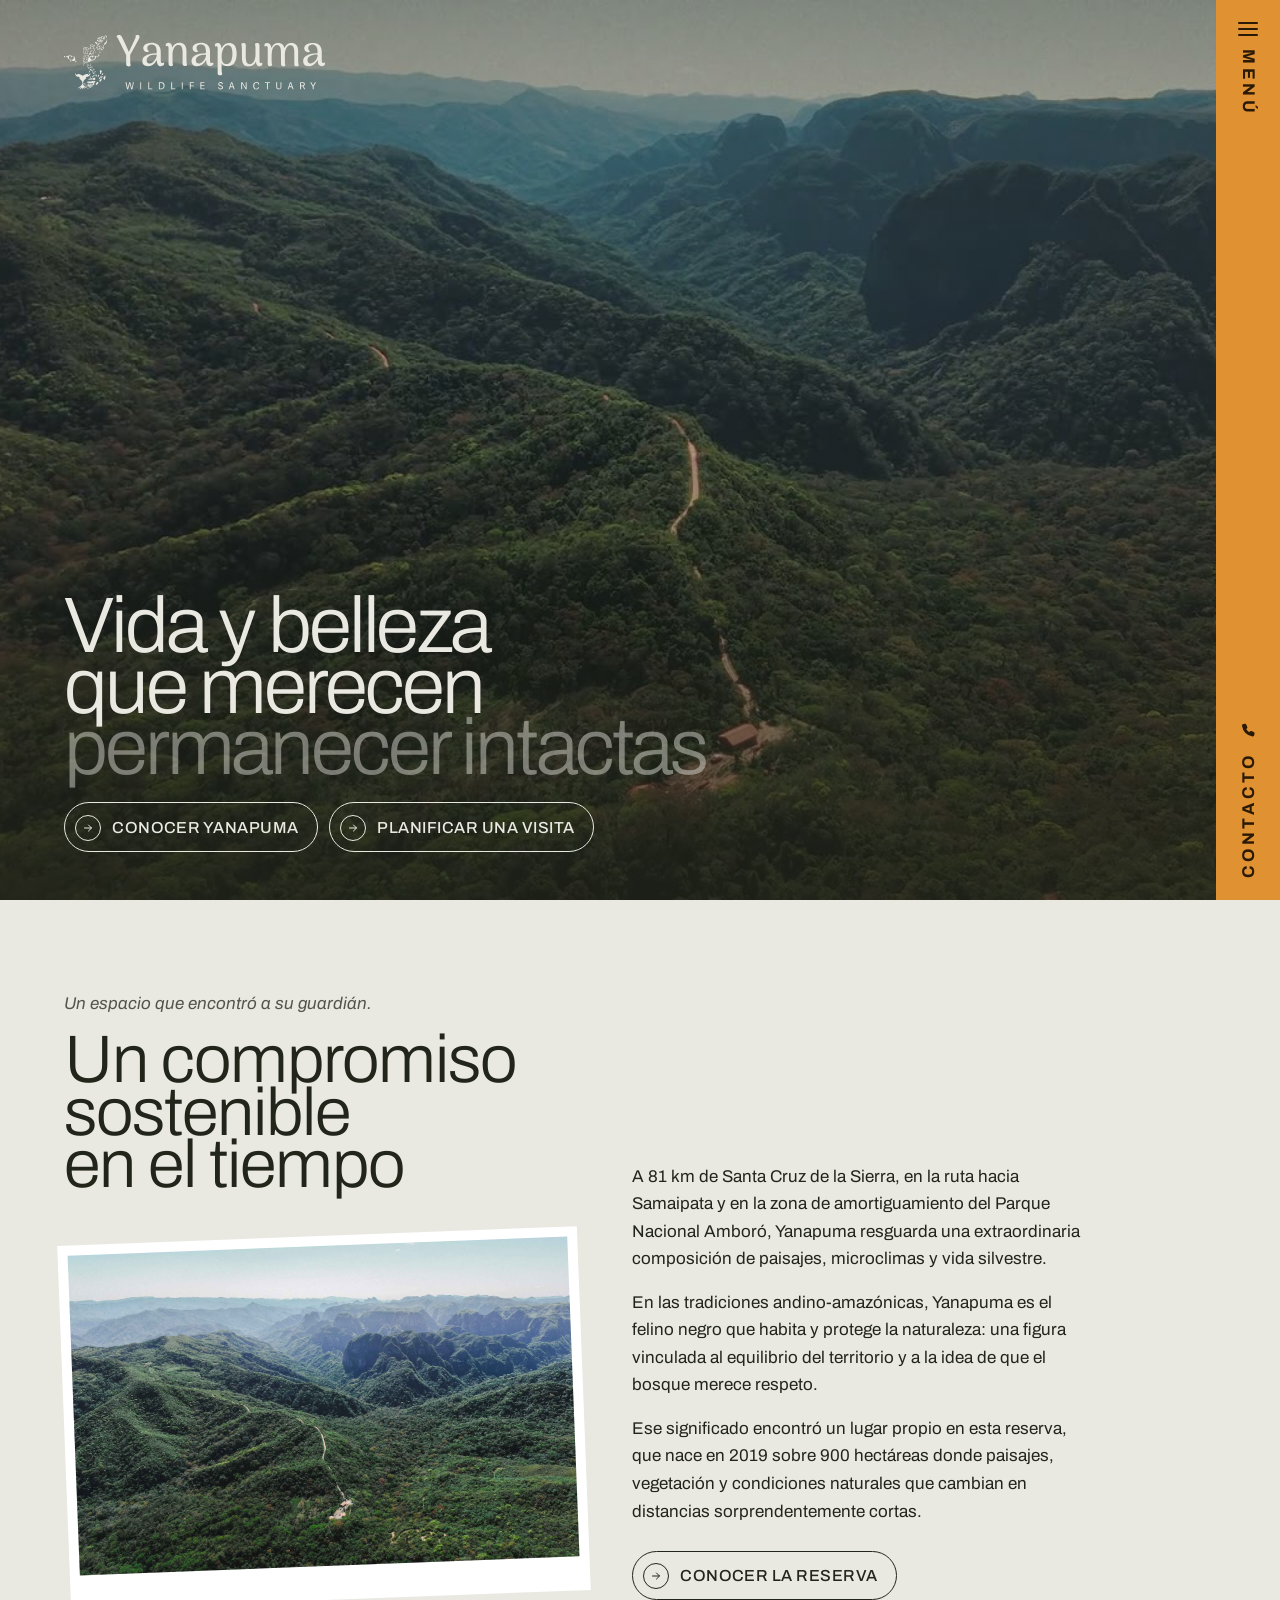
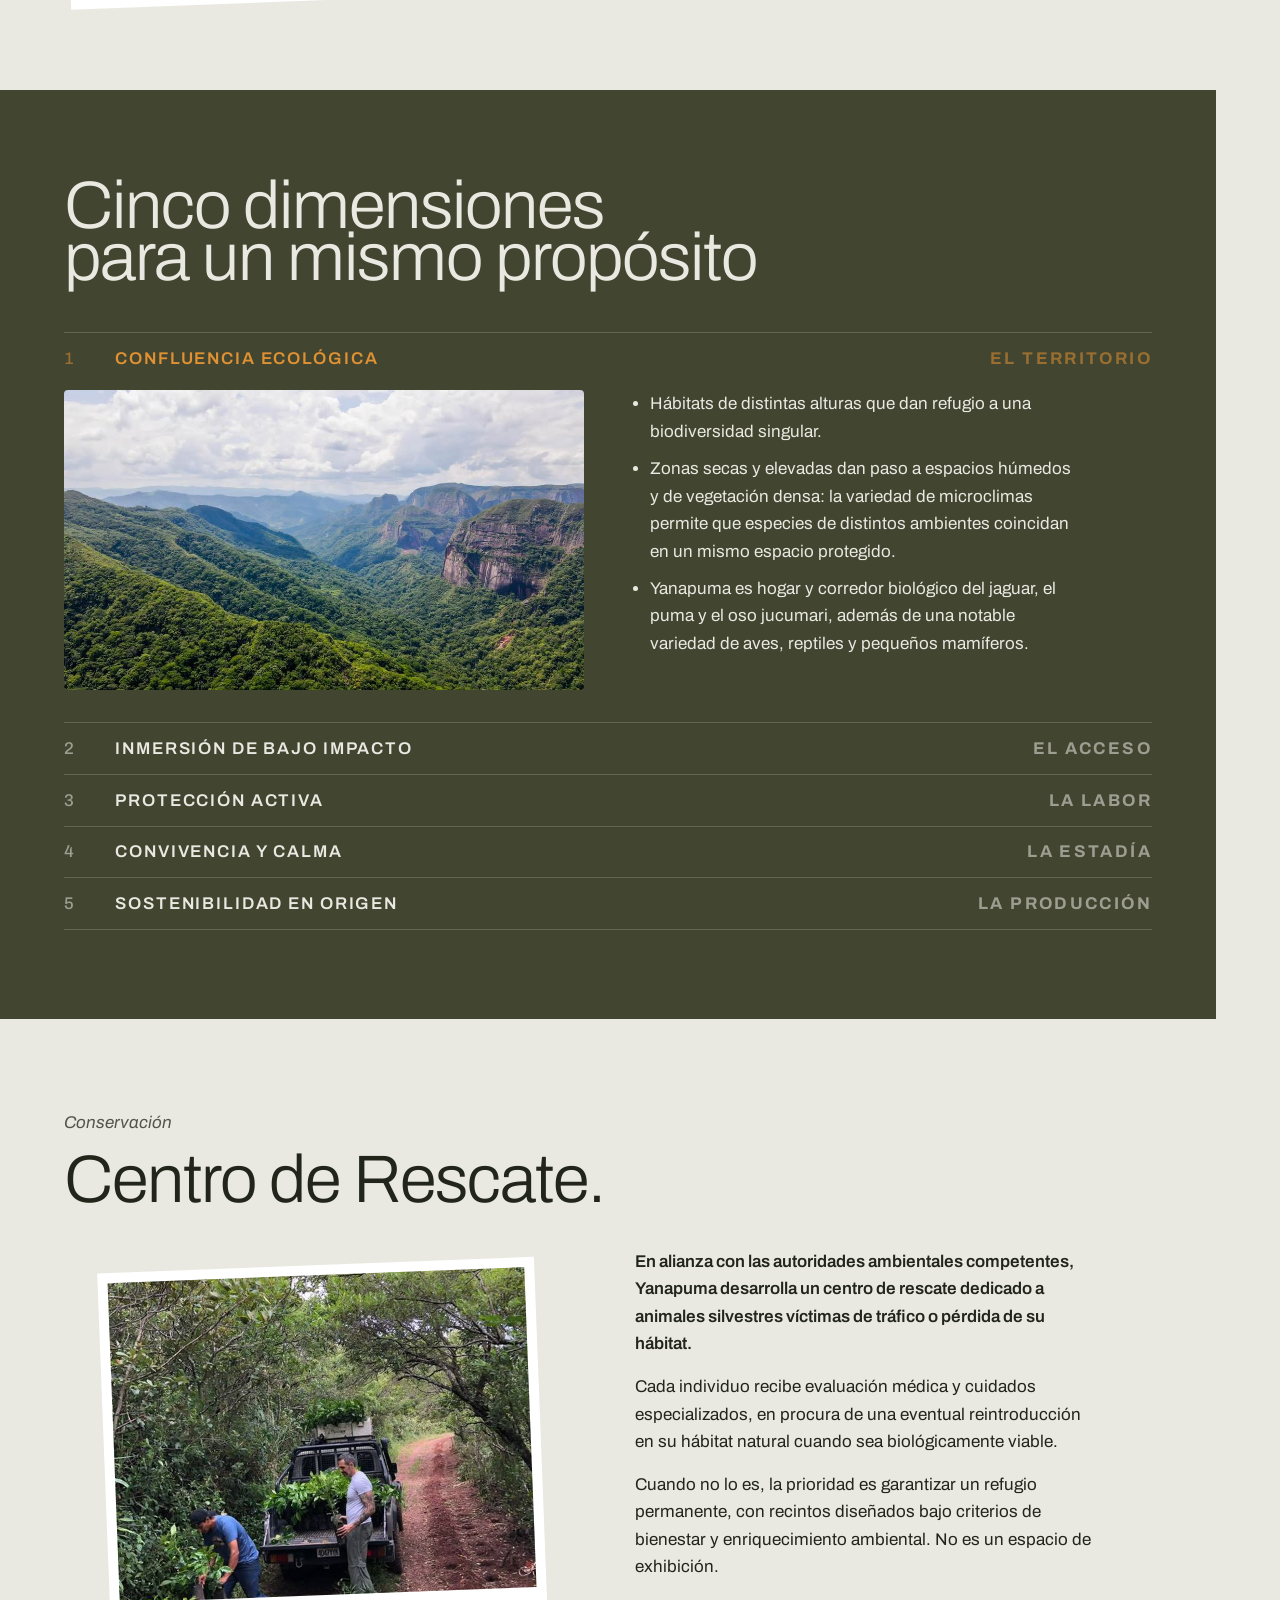
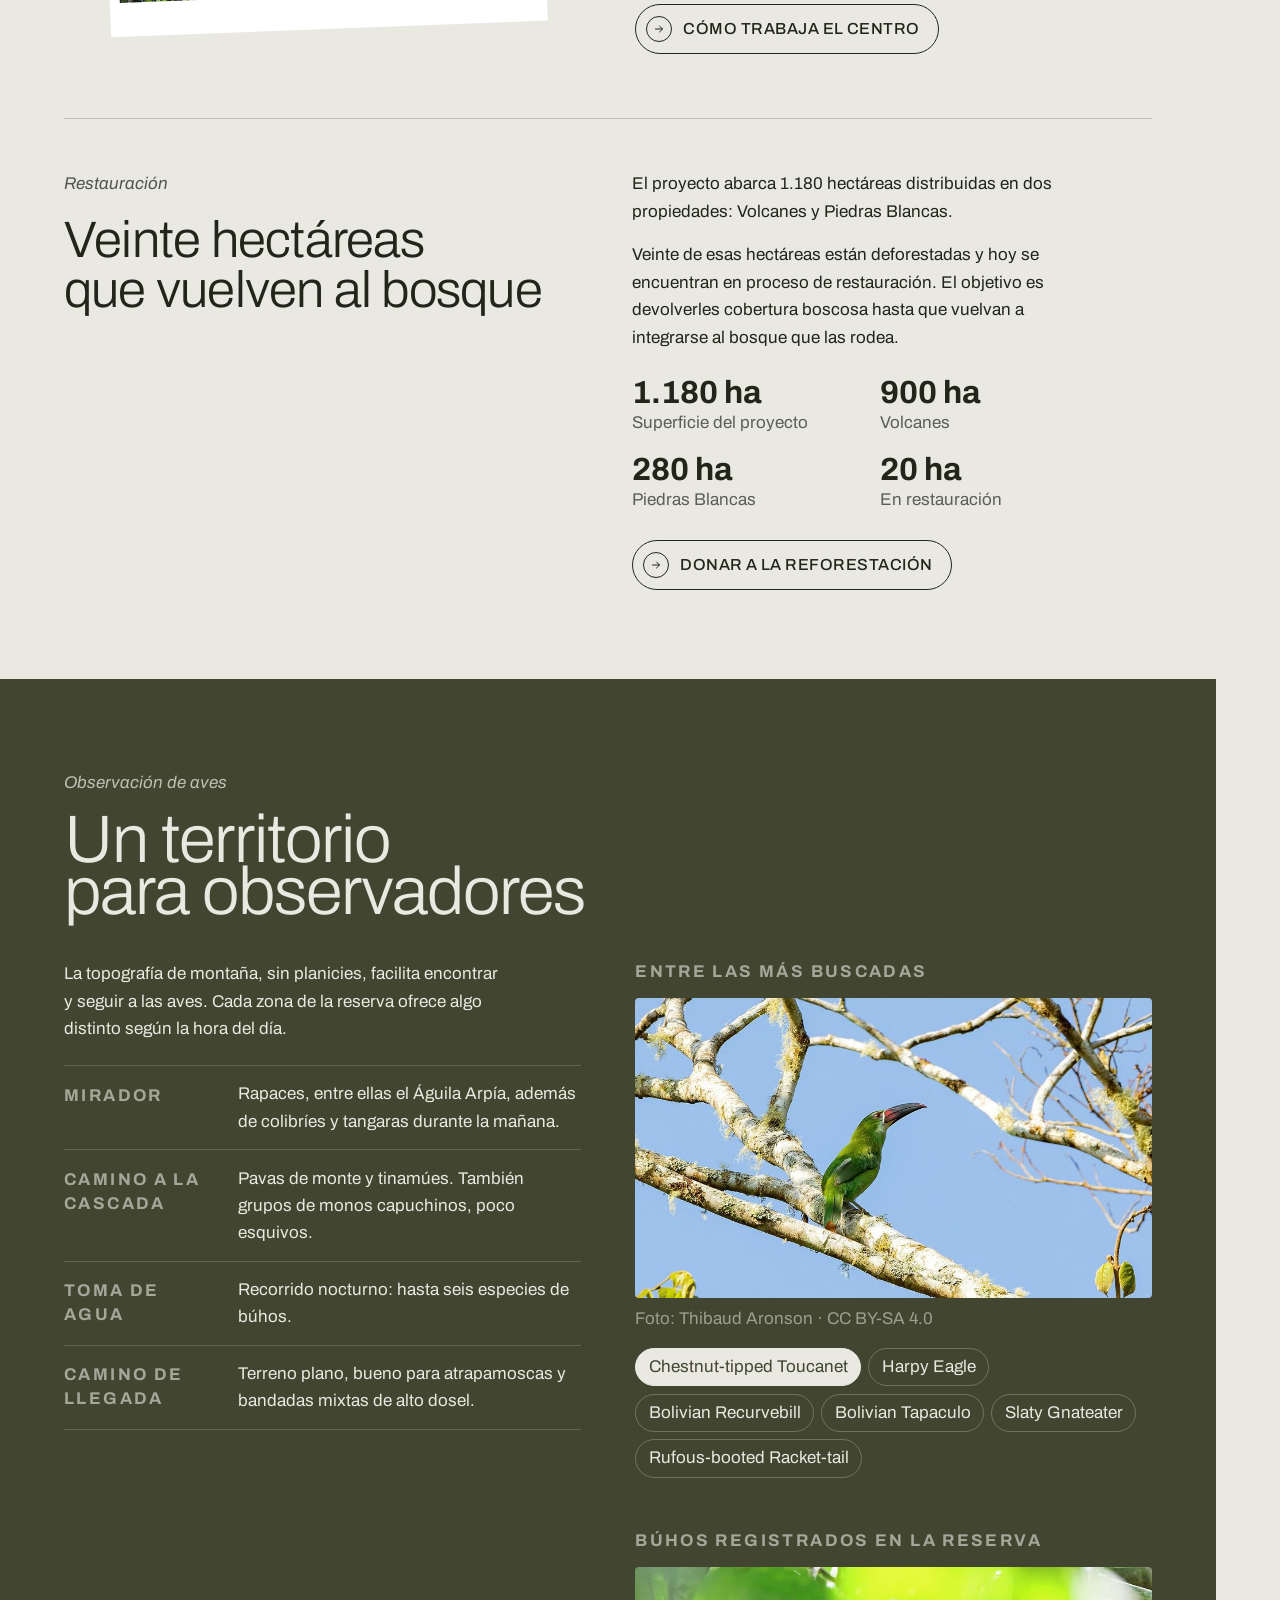
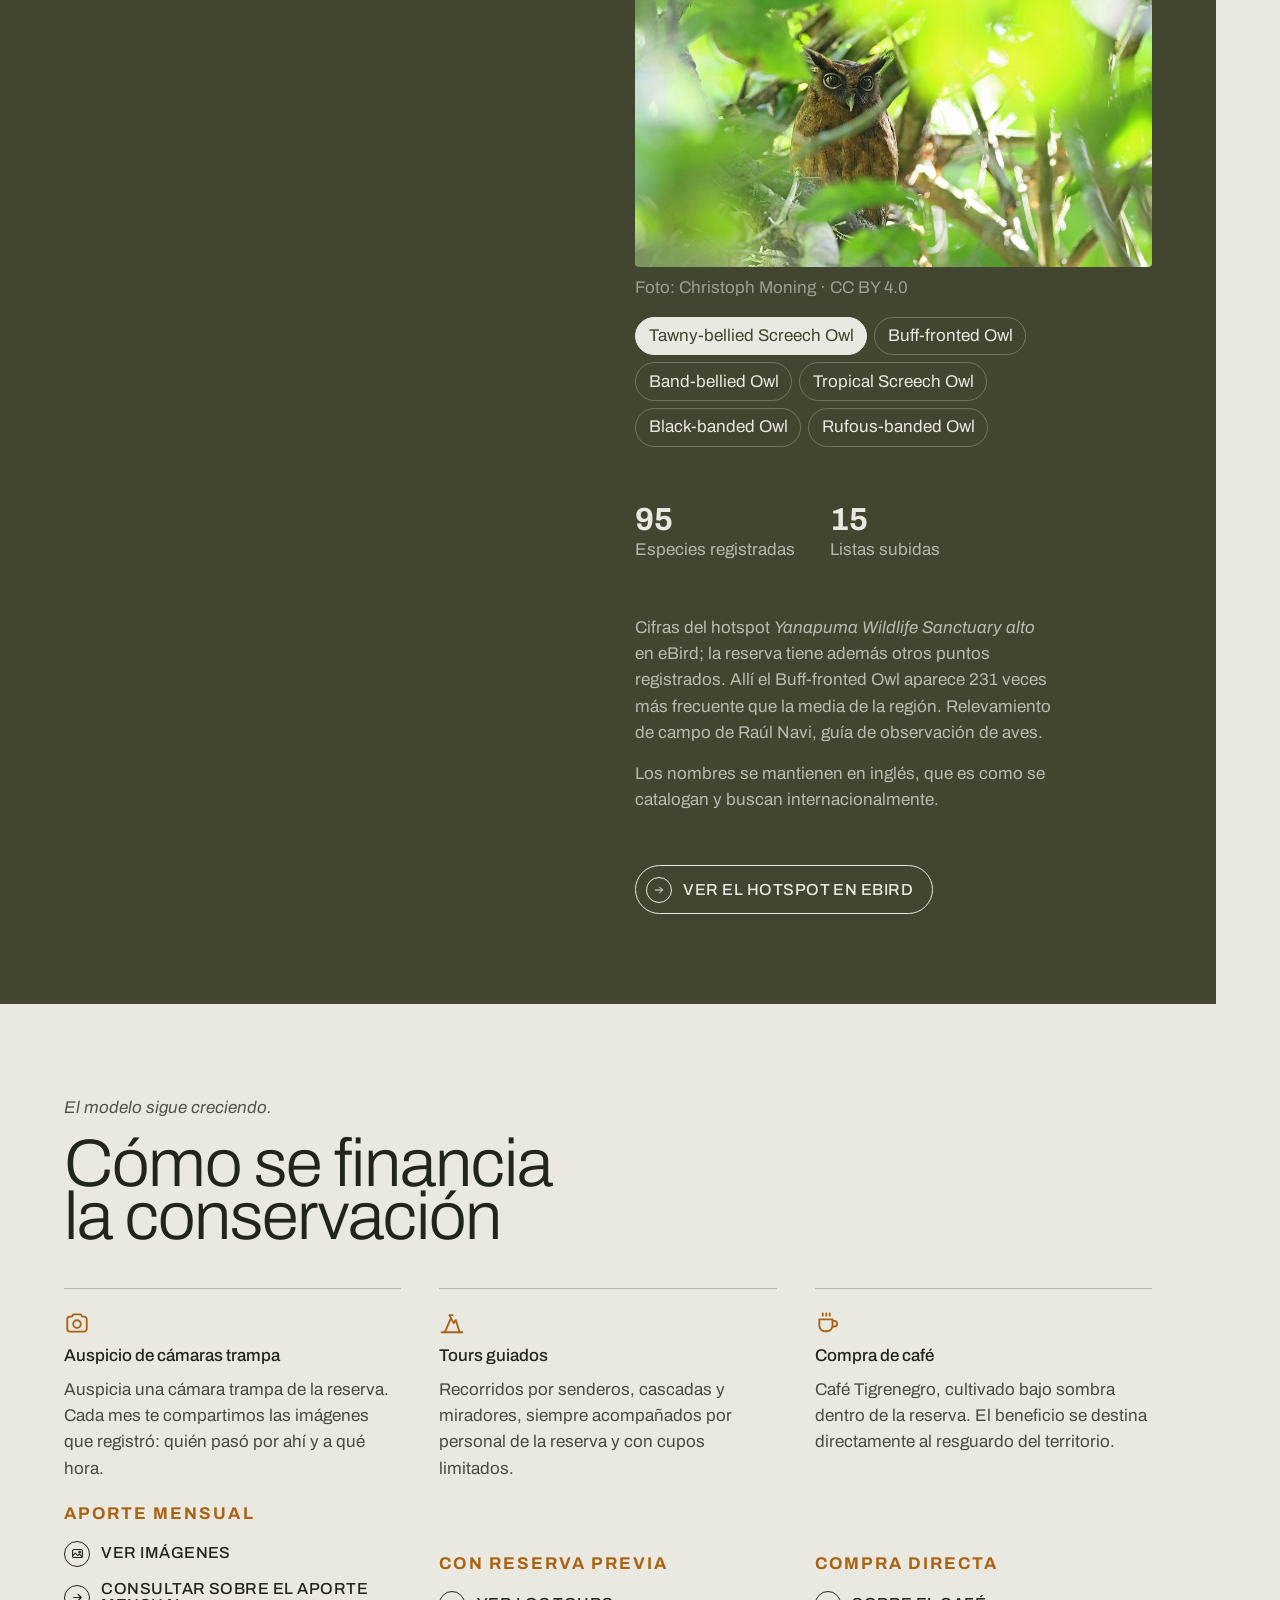
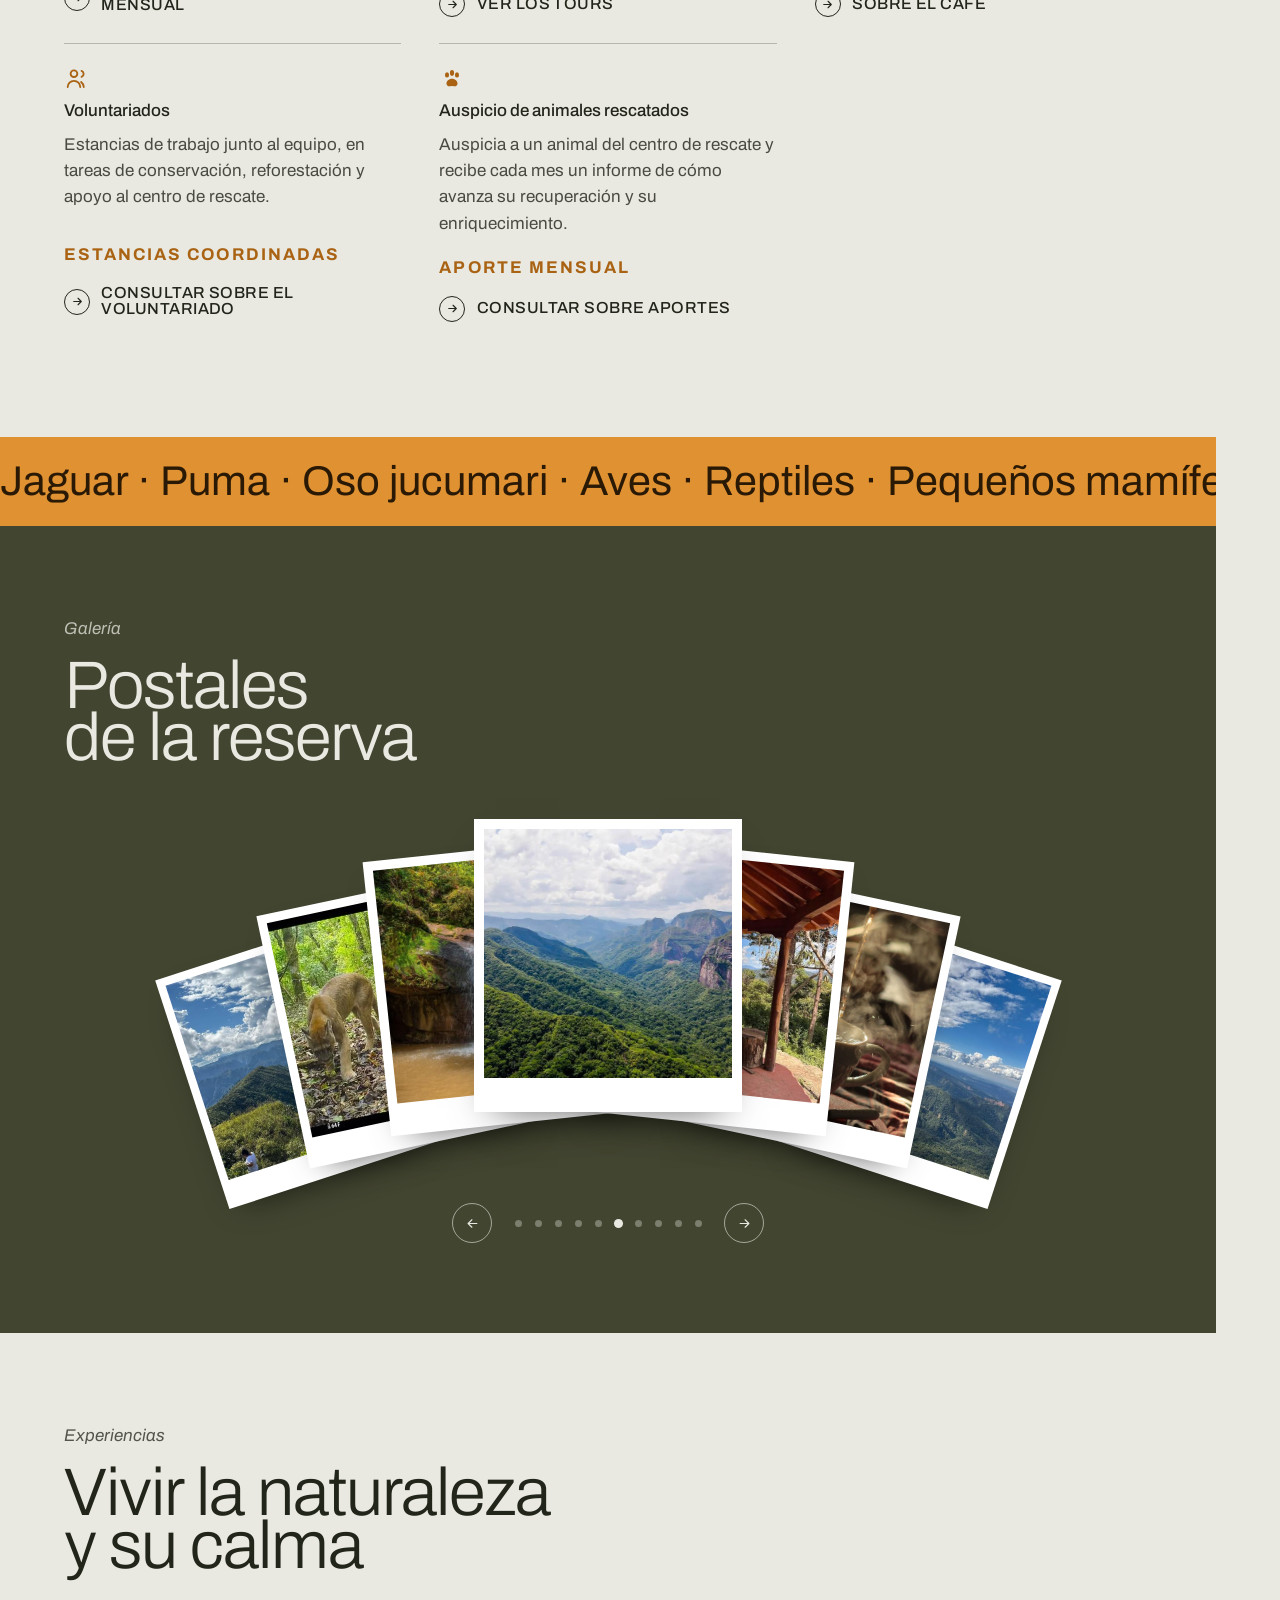
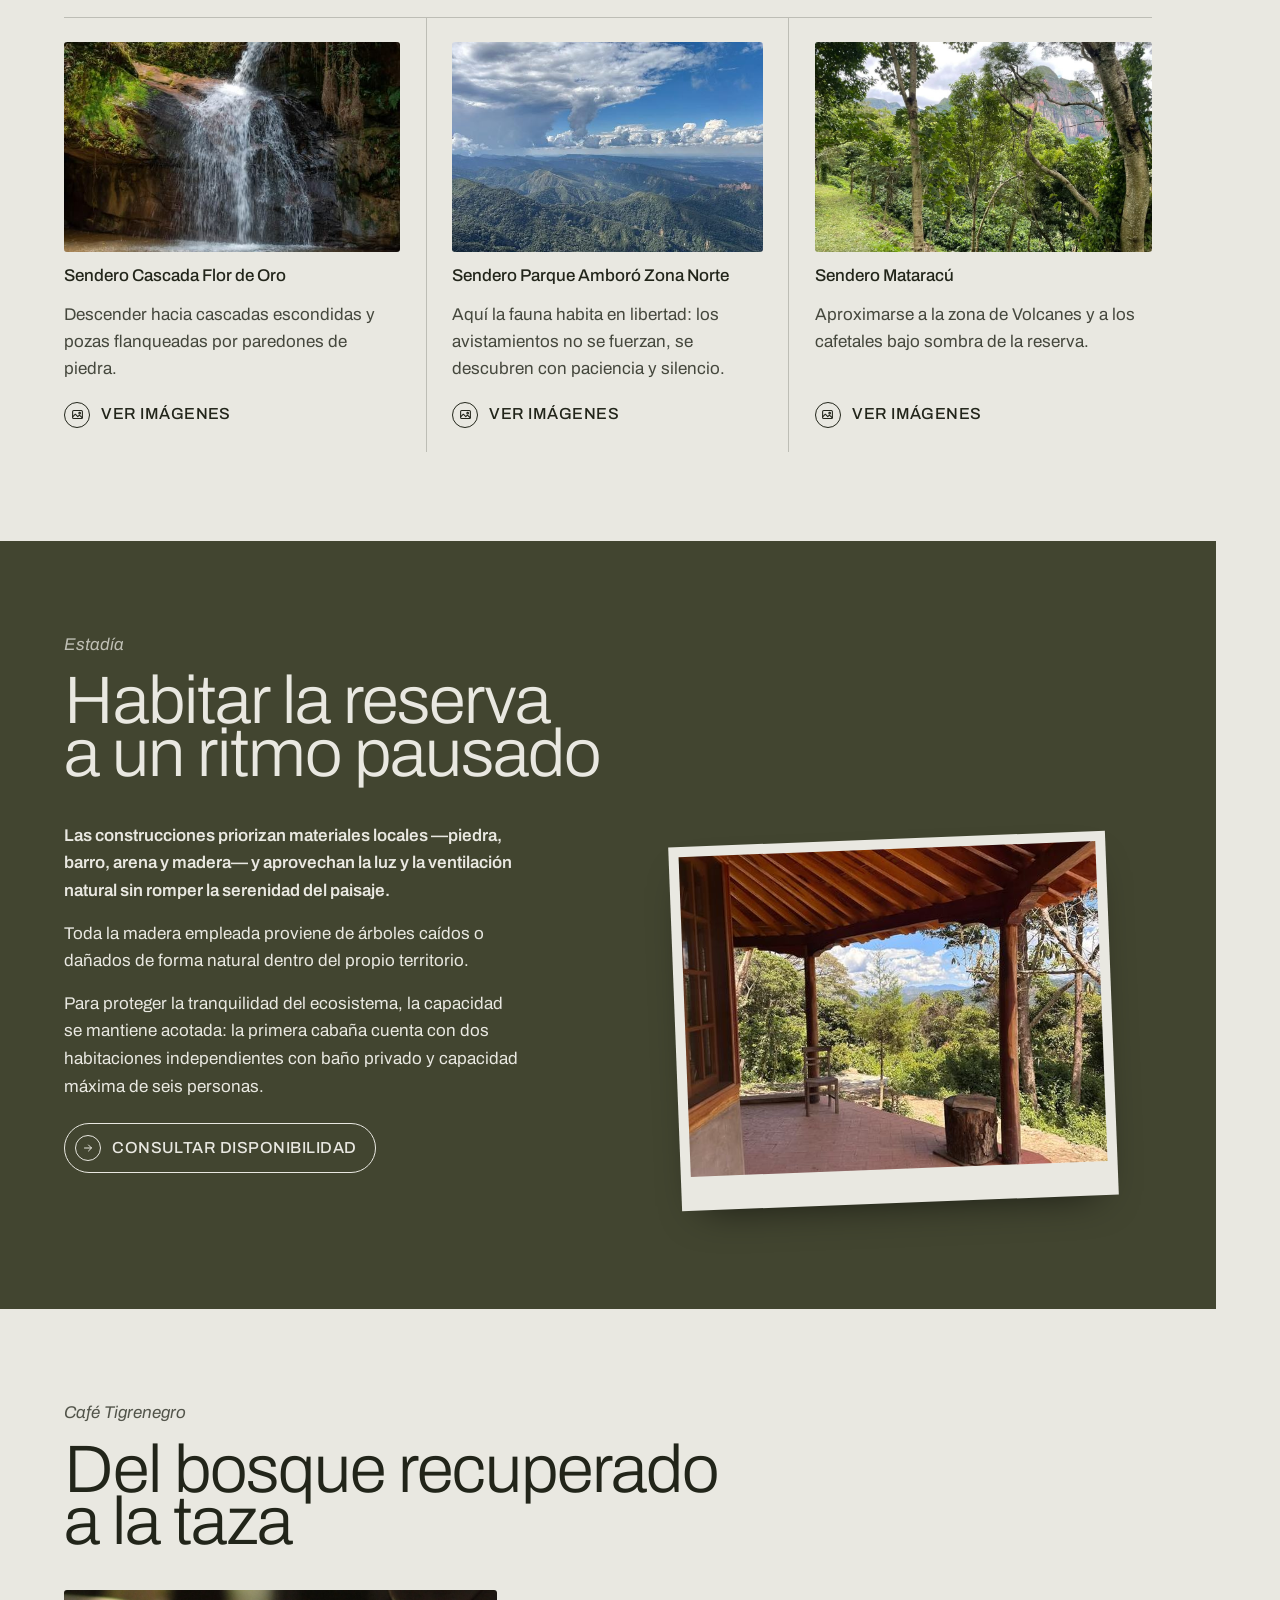
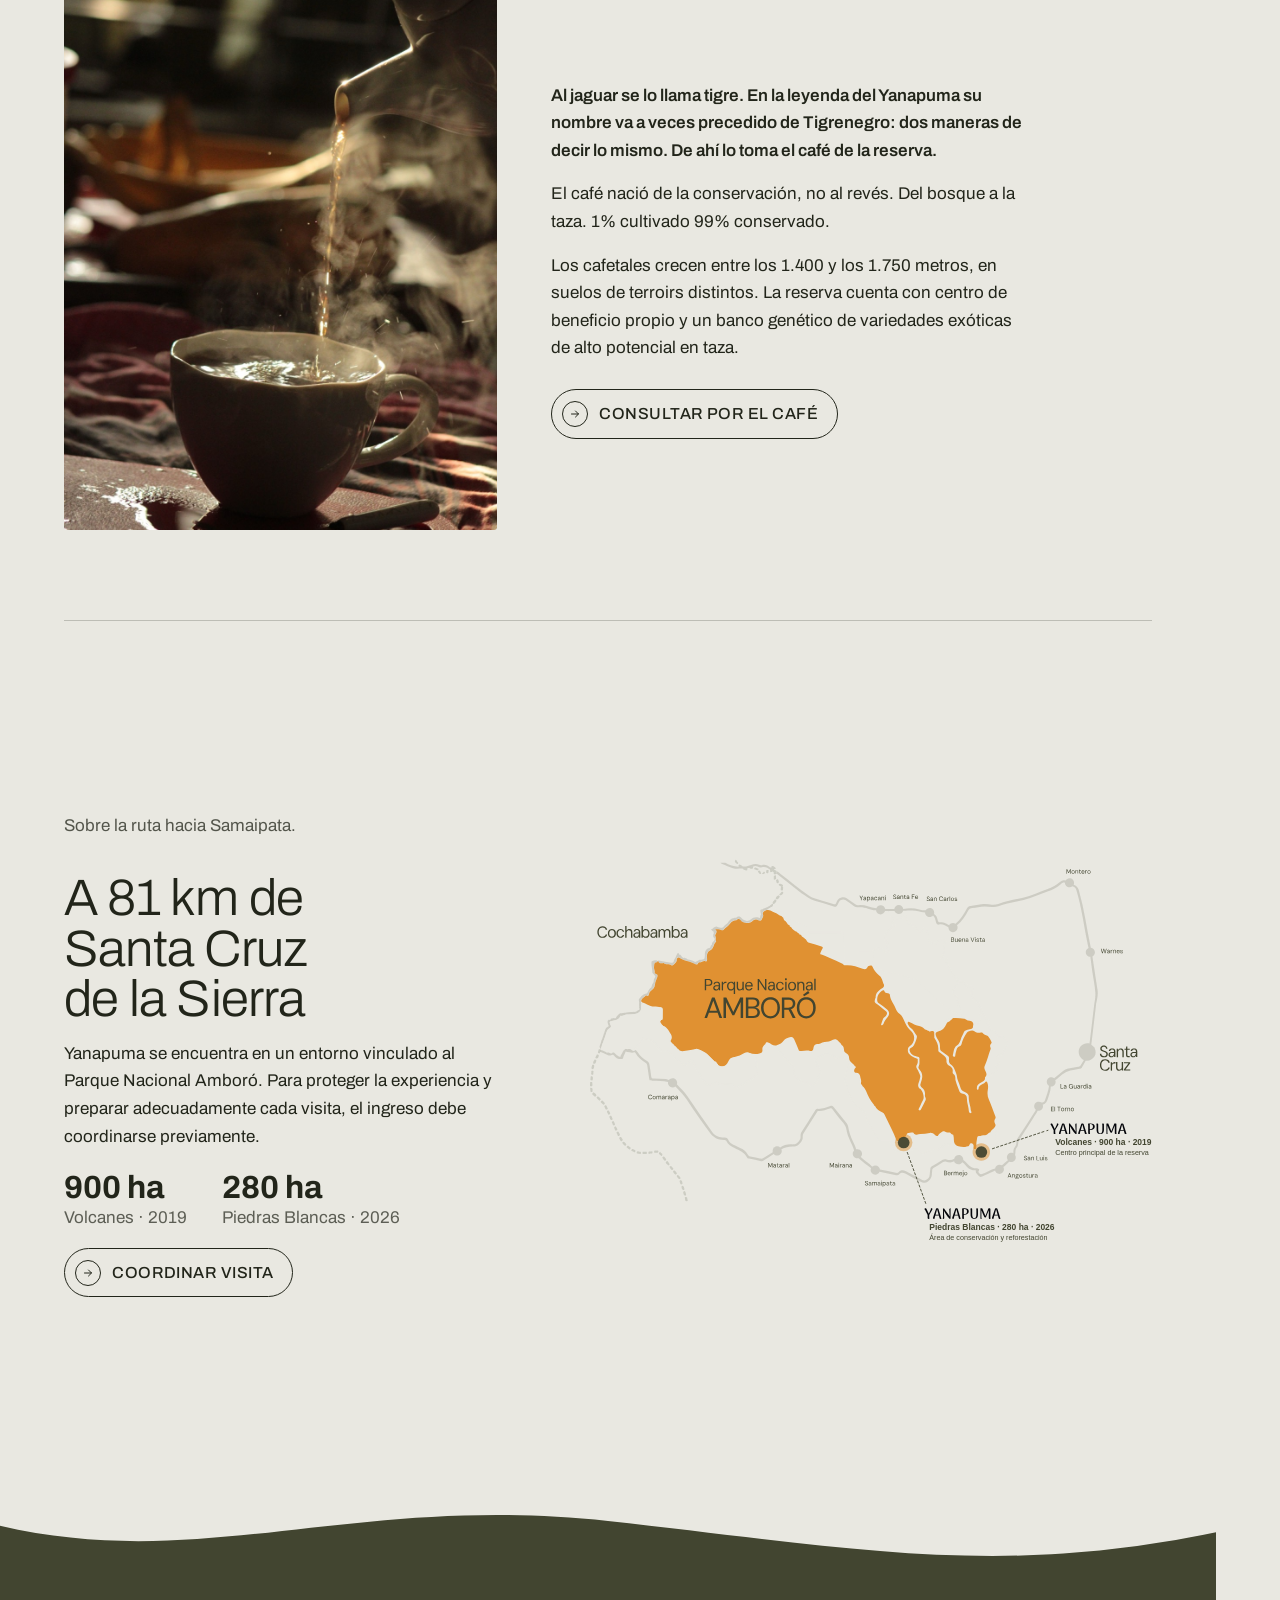
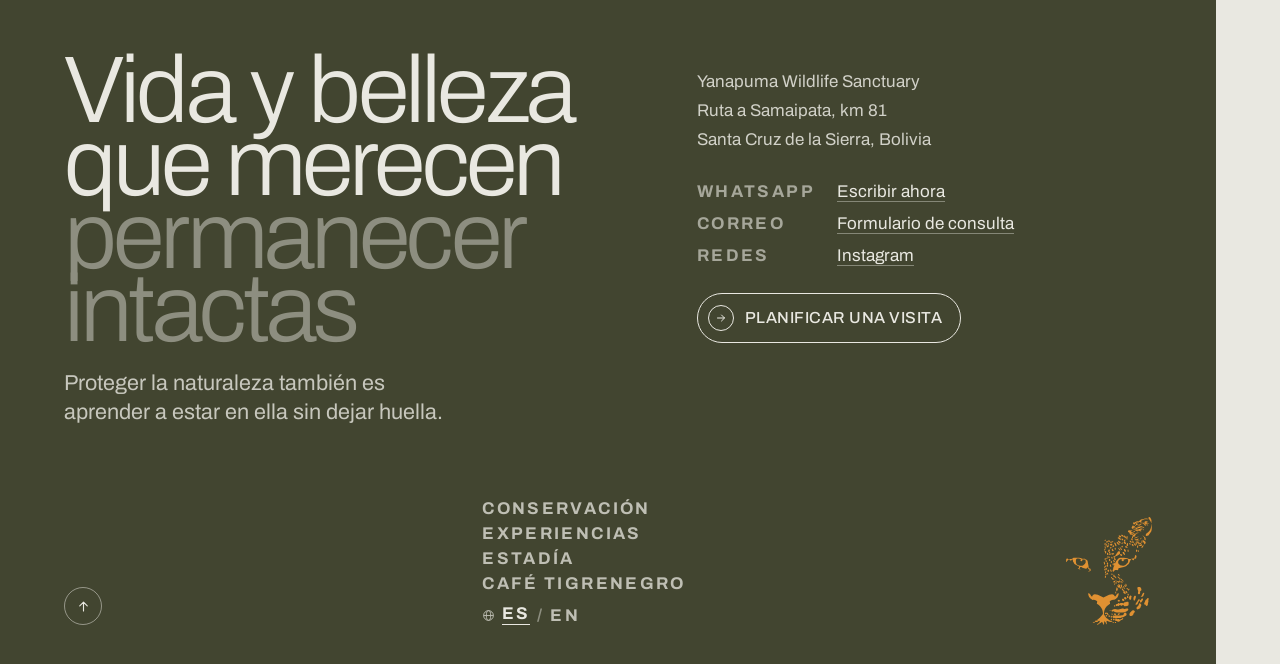
==== commit a610c0e5: "Piedras Blancas pasa a 280 ha y el proyecto a 1.180 ha El cliente confirmó la nueva superficie de Pi" ====
--- a/index.html
+++ b/index.html
@@ -157,12 +157,12 @@
         <h3>Veinte hectáreas<br>que vuelven al bosque</h3>
       </div>
       <div class="r">
-        <p>El proyecto abarca 1.100 hectáreas distribuidas en dos propiedades: Volcanes y Piedras Blancas.</p>
+        <p>El proyecto abarca 1.180 hectáreas distribuidas en dos propiedades: Volcanes y Piedras Blancas.</p>
         <p>Veinte de esas hectáreas están deforestadas y hoy se encuentran en proceso de restauración. El objetivo es devolverles cobertura boscosa hasta que vuelvan a integrarse al bosque que las rodea.</p>
         <div class="figs-b">
-          <div><b>1.100 ha</b><span>Superficie del proyecto</span></div>
+          <div><b>1.180 ha</b><span>Superficie del proyecto</span></div>
           <div><b>900 ha</b><span>Volcanes</span></div>
-          <div><b>200 ha</b><span>Piedras Blancas</span></div>
+          <div><b>280 ha</b><span>Piedras Blancas</span></div>
           <div><b>20 ha</b><span>En restauración</span></div>
         </div>
         <a class="pill" href="#contacto"><span class="circ"><svg viewBox="0 0 24 24" fill="none" stroke="currentColor" stroke-width="2" stroke-linecap="round" stroke-linejoin="round" aria-hidden="true"><path d="M5 12h14M13 6l6 6-6 6"/></svg></span><span>Donar a la reforestación</span></a>
@@ -389,11 +389,11 @@
       <p>Yanapuma se encuentra en un entorno vinculado al Parque Nacional Amboró. Para proteger la experiencia y preparar adecuadamente cada visita, el ingreso debe coordinarse previamente.</p>
       <div class="figs-b">
         <div><b>900 ha</b><span>Volcanes · 2019</span></div>
-        <div><b>200 ha</b><span>Piedras Blancas · 2026</span></div>
+        <div><b>280 ha</b><span>Piedras Blancas · 2026</span></div>
       </div>
       <a class="pill" href="#contacto"><span class="circ"><svg viewBox="0 0 24 24" fill="none" stroke="currentColor" stroke-width="2" stroke-linecap="round" stroke-linejoin="round" aria-hidden="true"><path d="M5 12h14M13 6l6 6-6 6"/></svg></span><span>Coordinar visita</span></a>
     </div>
-    <div><img src="assets/svg/mapa-amboro.svg?v=2" alt="Mapa del Parque Nacional Amboró entre Cochabamba y Santa Cruz, con la ruta que pasa por Samaipata y los predios de Yanapuma en Volcanes y Piedras Blancas" width="1267" height="870"></div>
+    <div><img src="assets/svg/mapa-amboro.svg?v=3" alt="Mapa del Parque Nacional Amboró entre Cochabamba y Santa Cruz, con la ruta que pasa por Samaipata y los predios de Yanapuma en Volcanes y Piedras Blancas" width="1267" height="870"></div>
   </div>
 </section>
 <svg class="wave" viewBox="0 0 1440 110" preserveAspectRatio="none" aria-hidden="true" style="background:#E9E8E1"><path fill="#424530" d="M0,44 C240,102 420,4 720,38 C1010,71 1180,108 1440,52 L1440,110 L0,110 Z"/></svg>
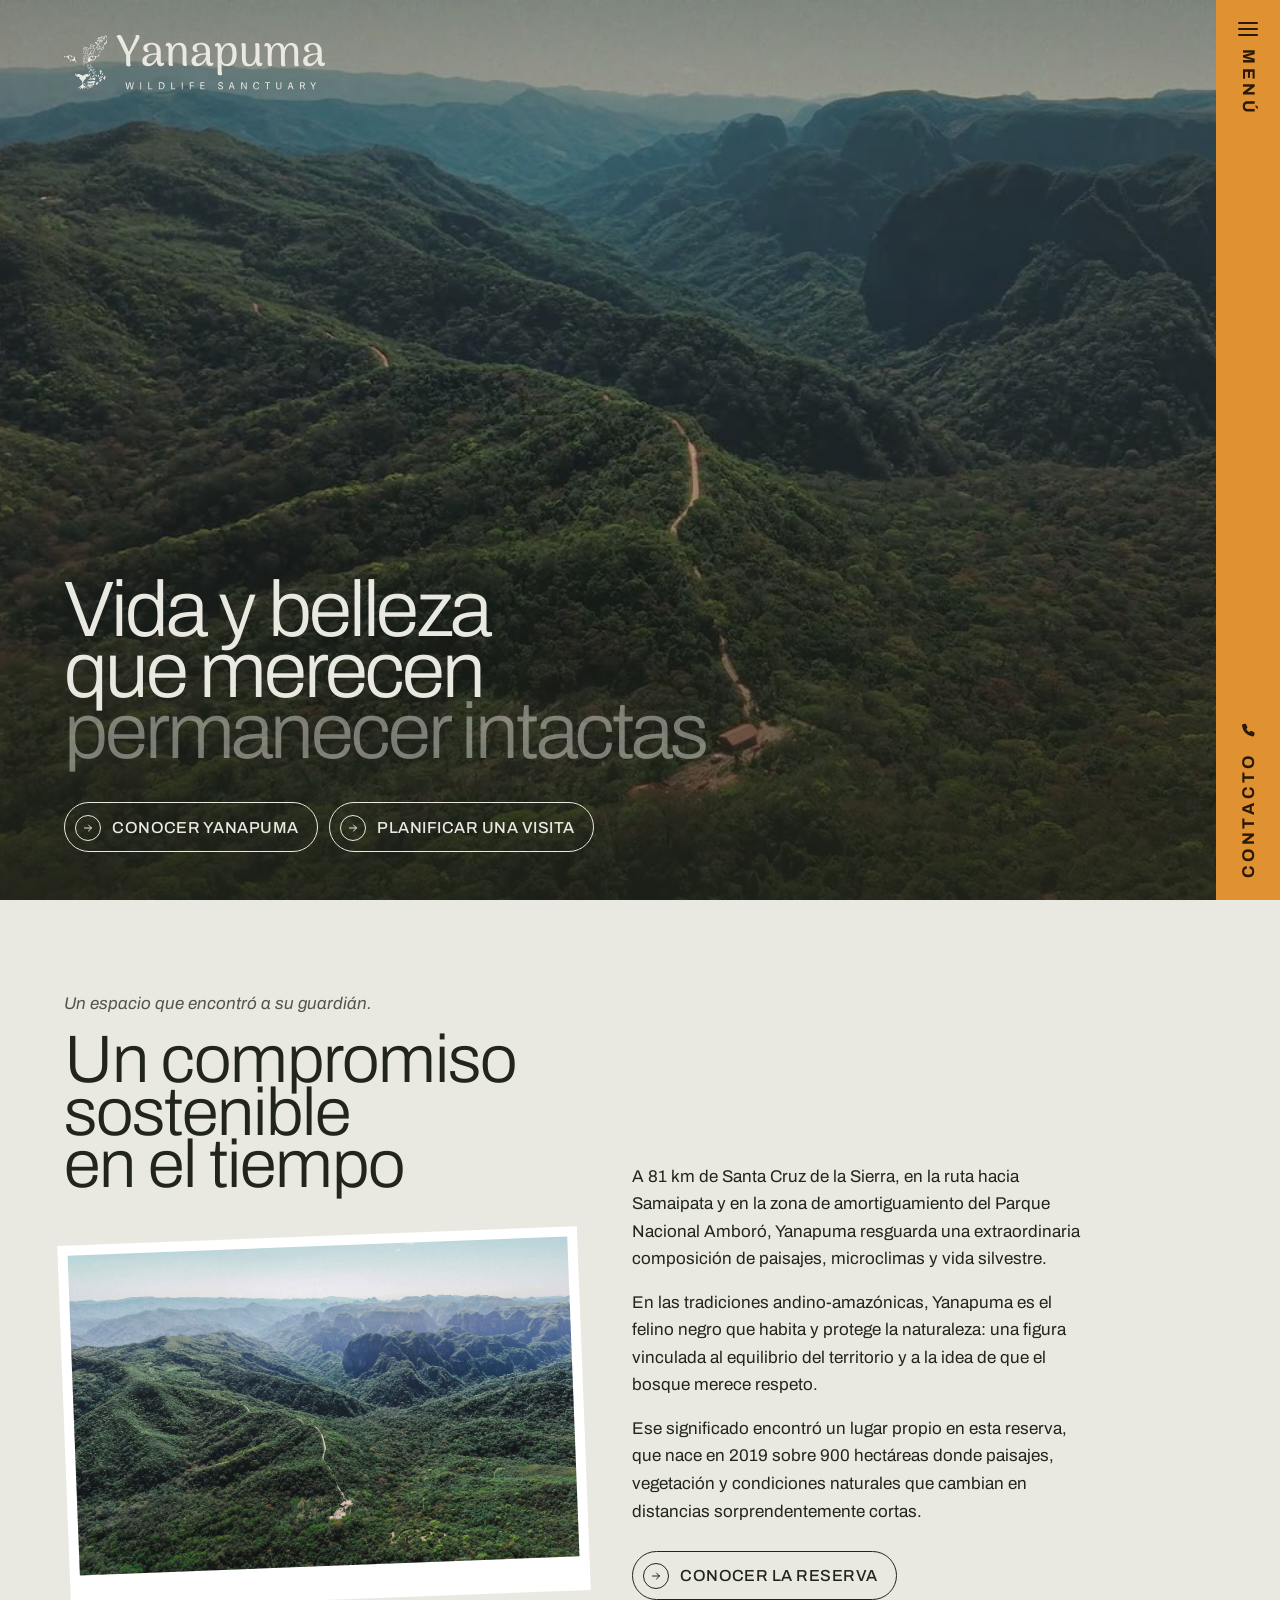
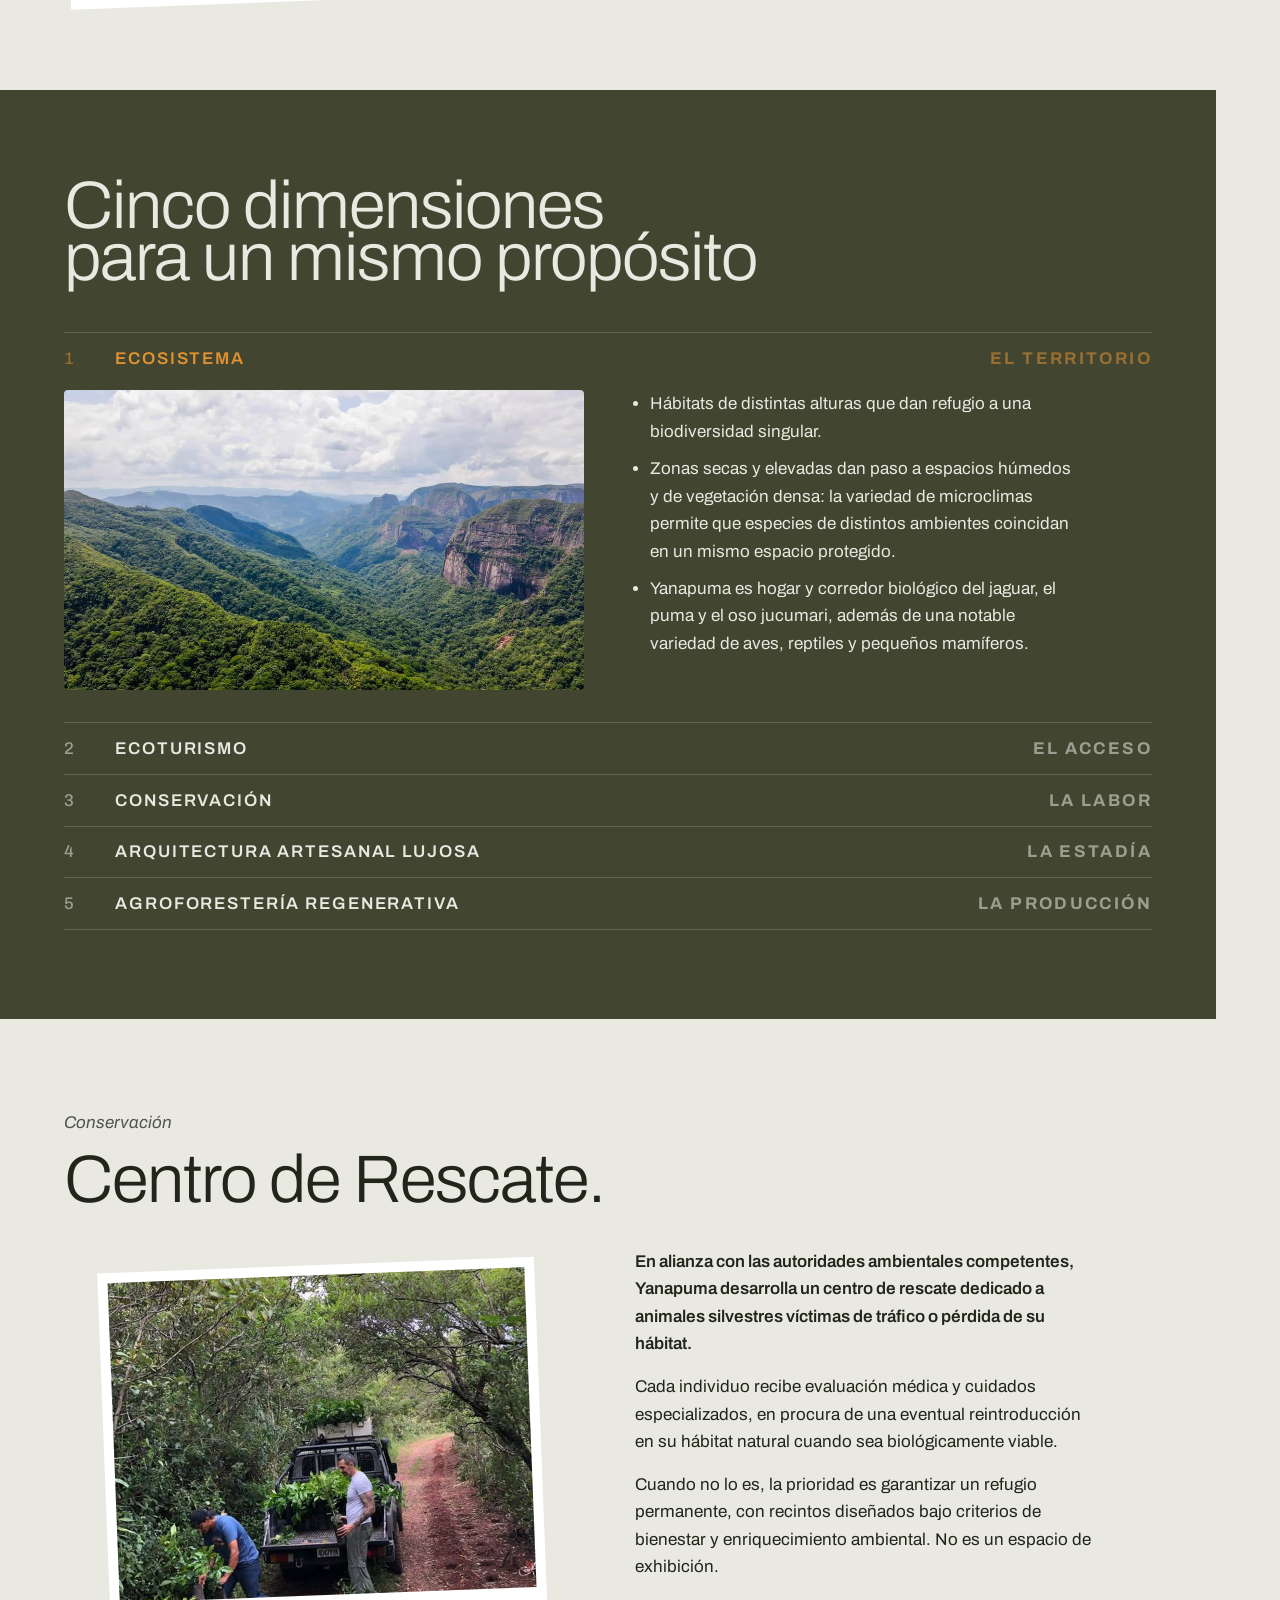
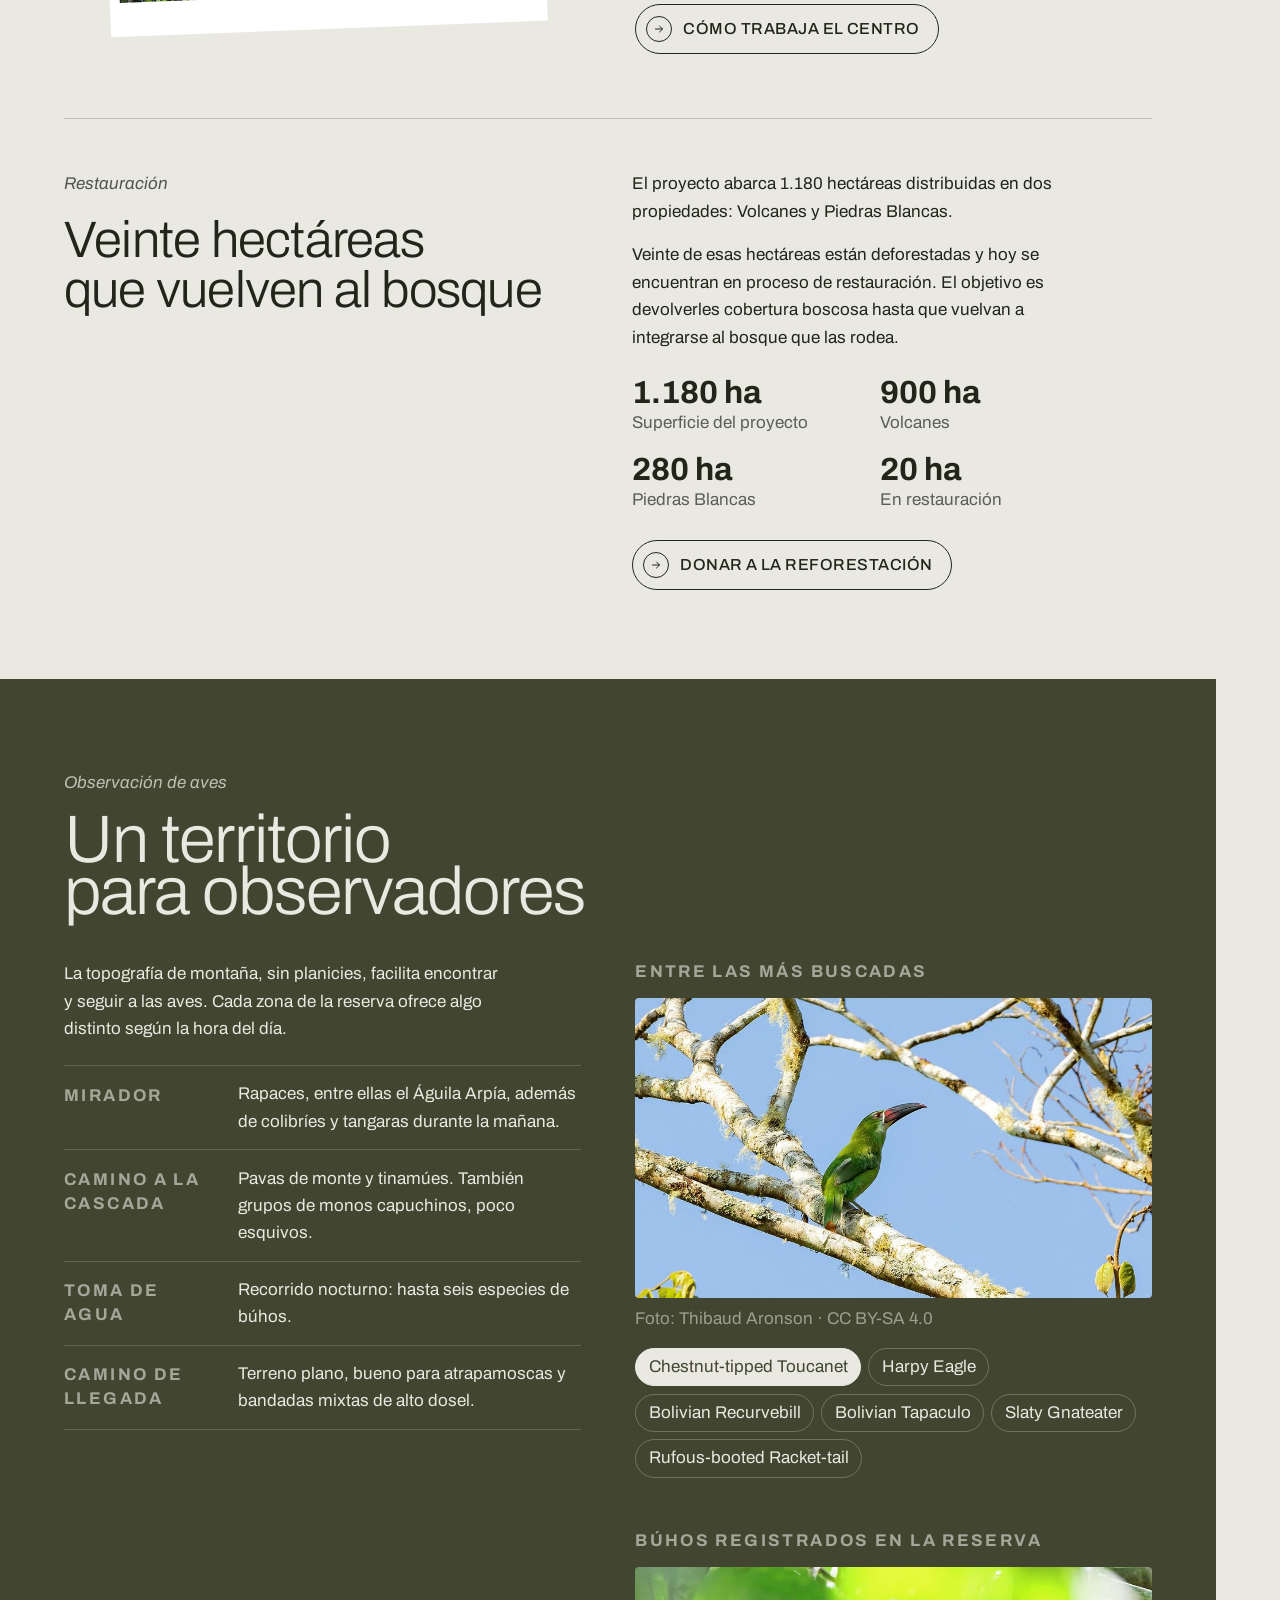
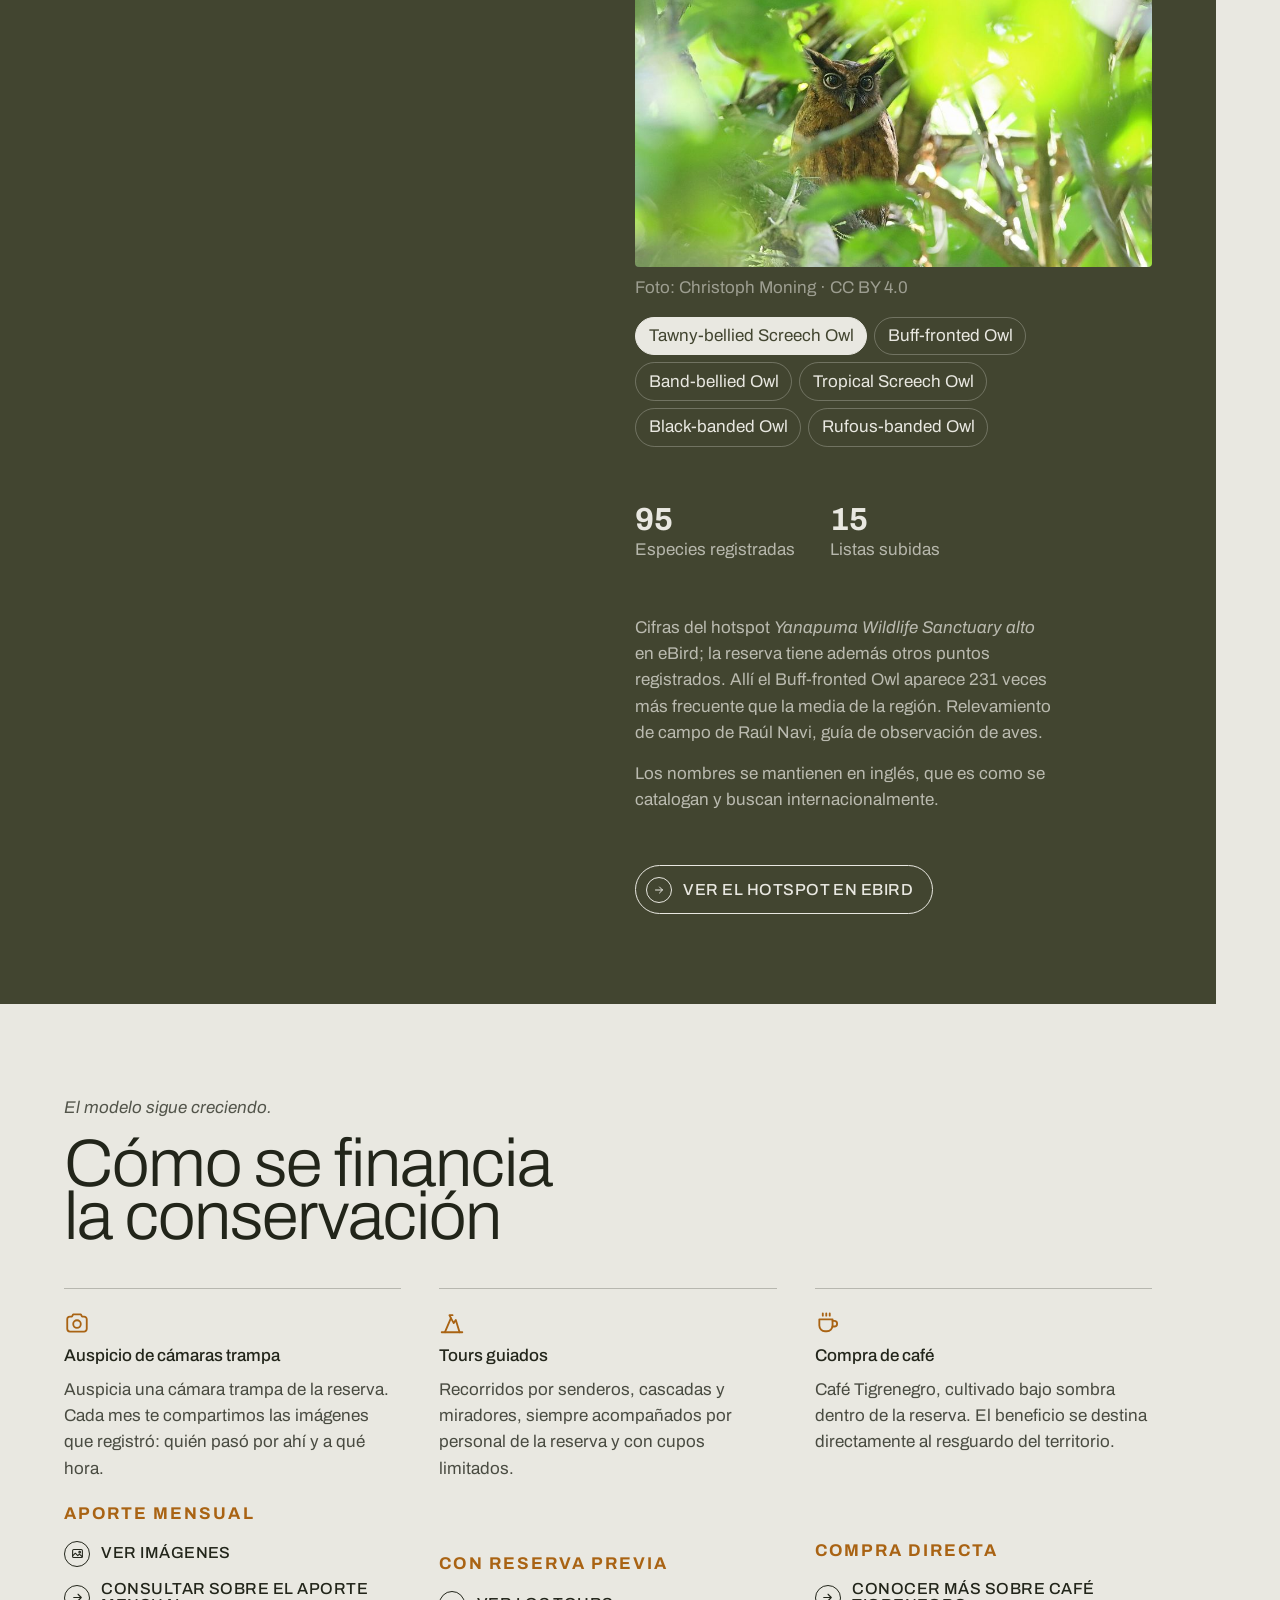
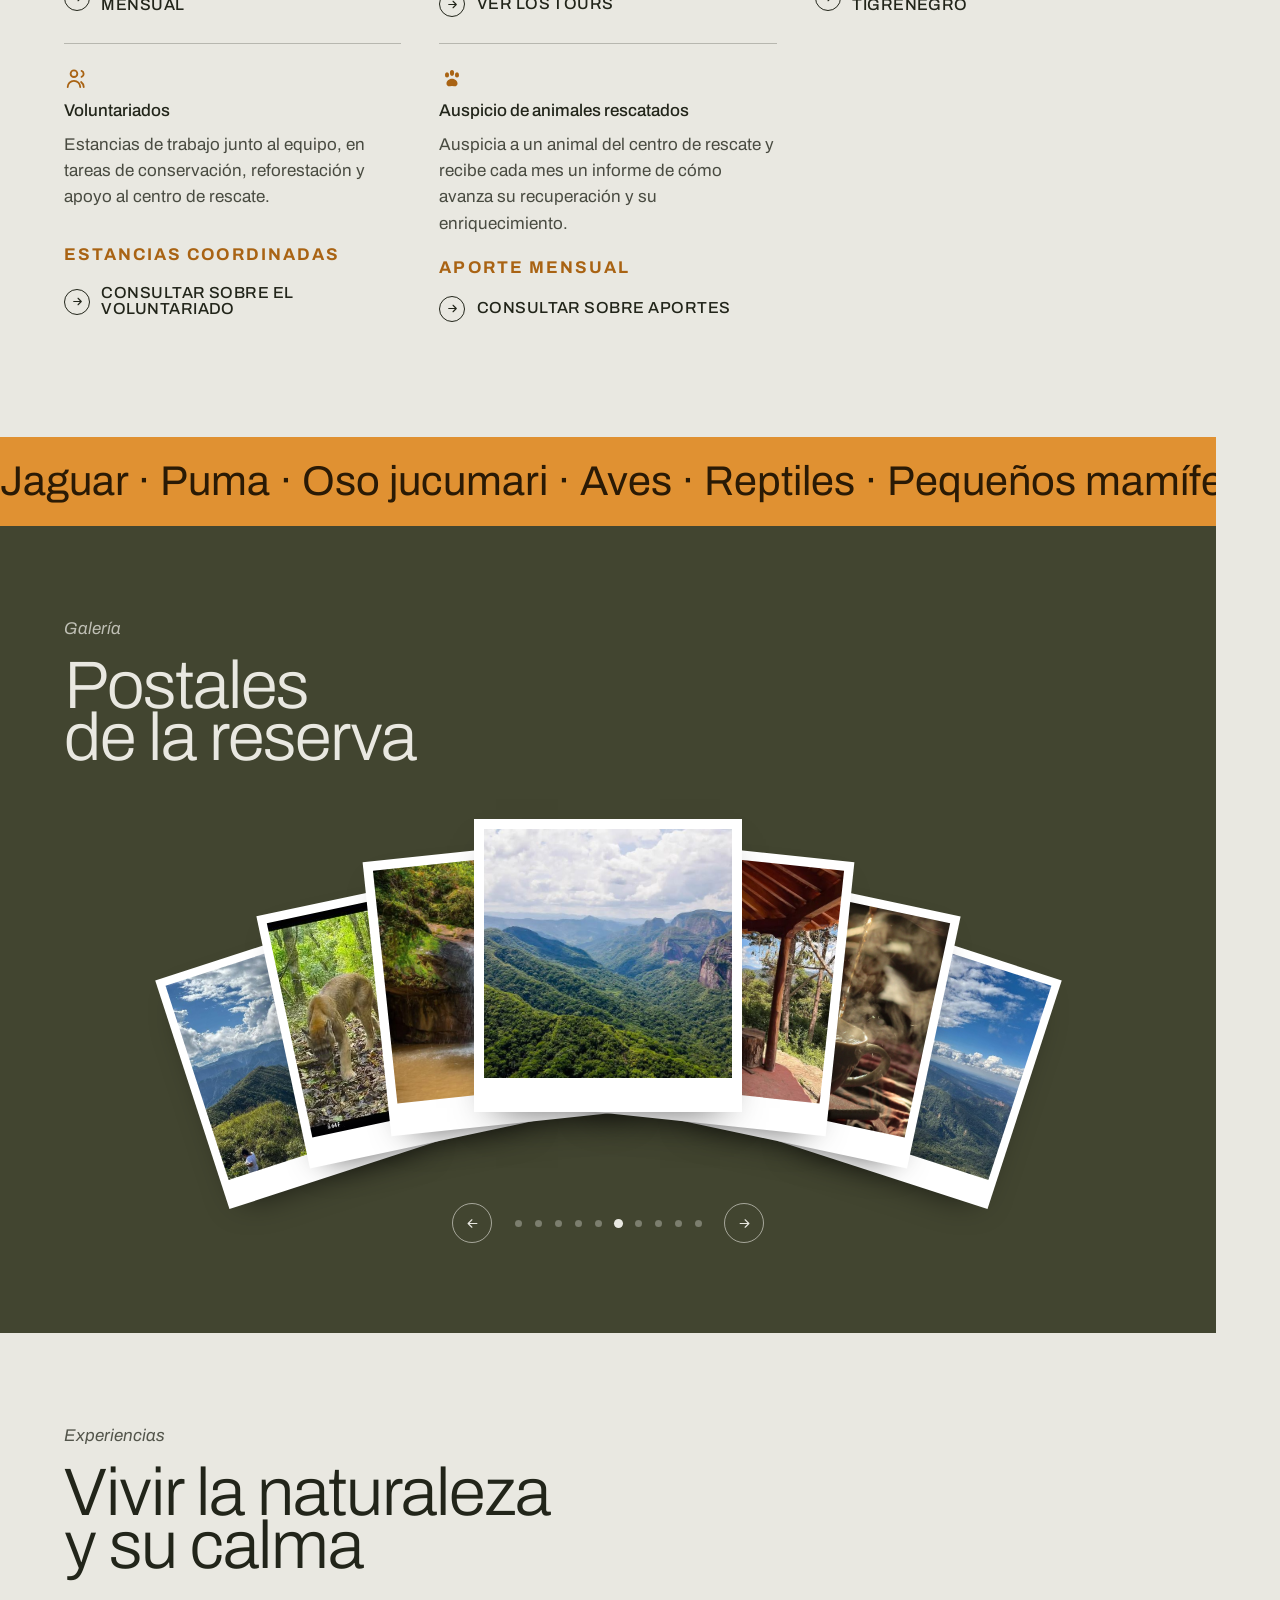
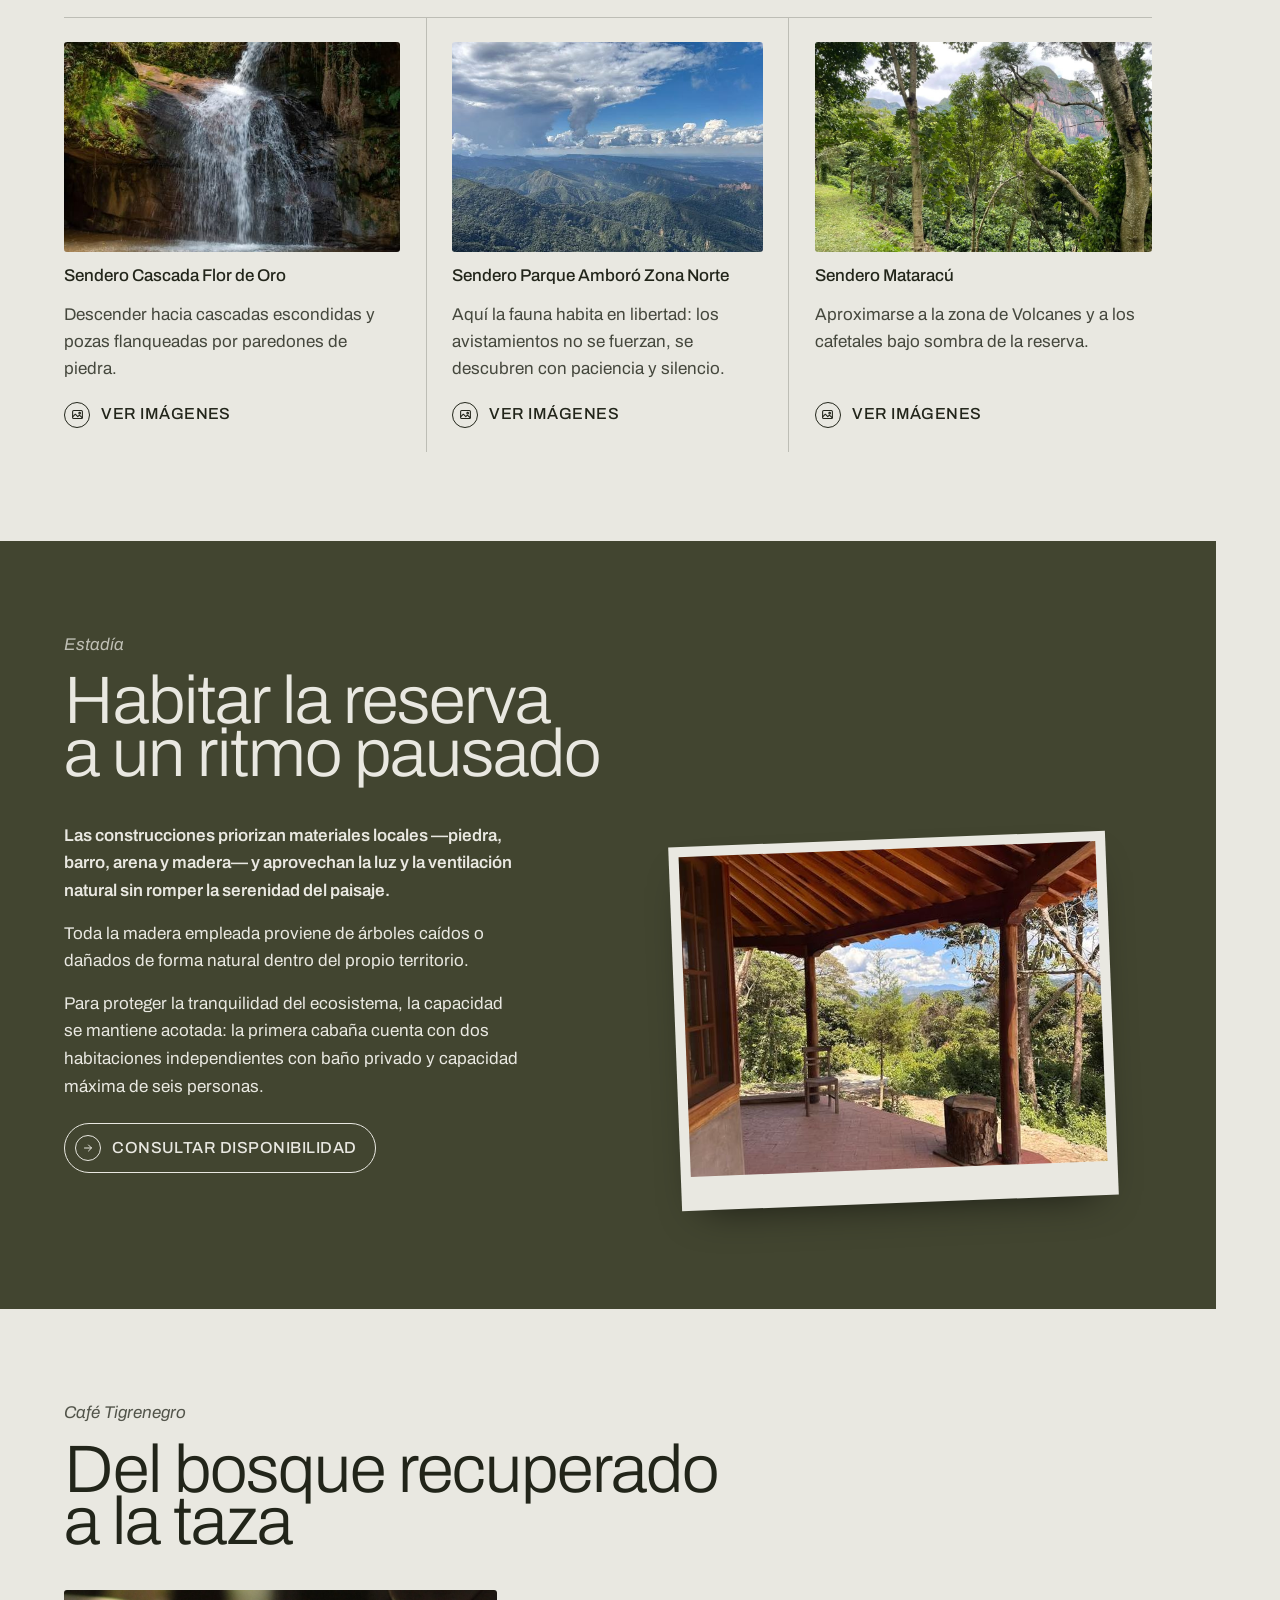
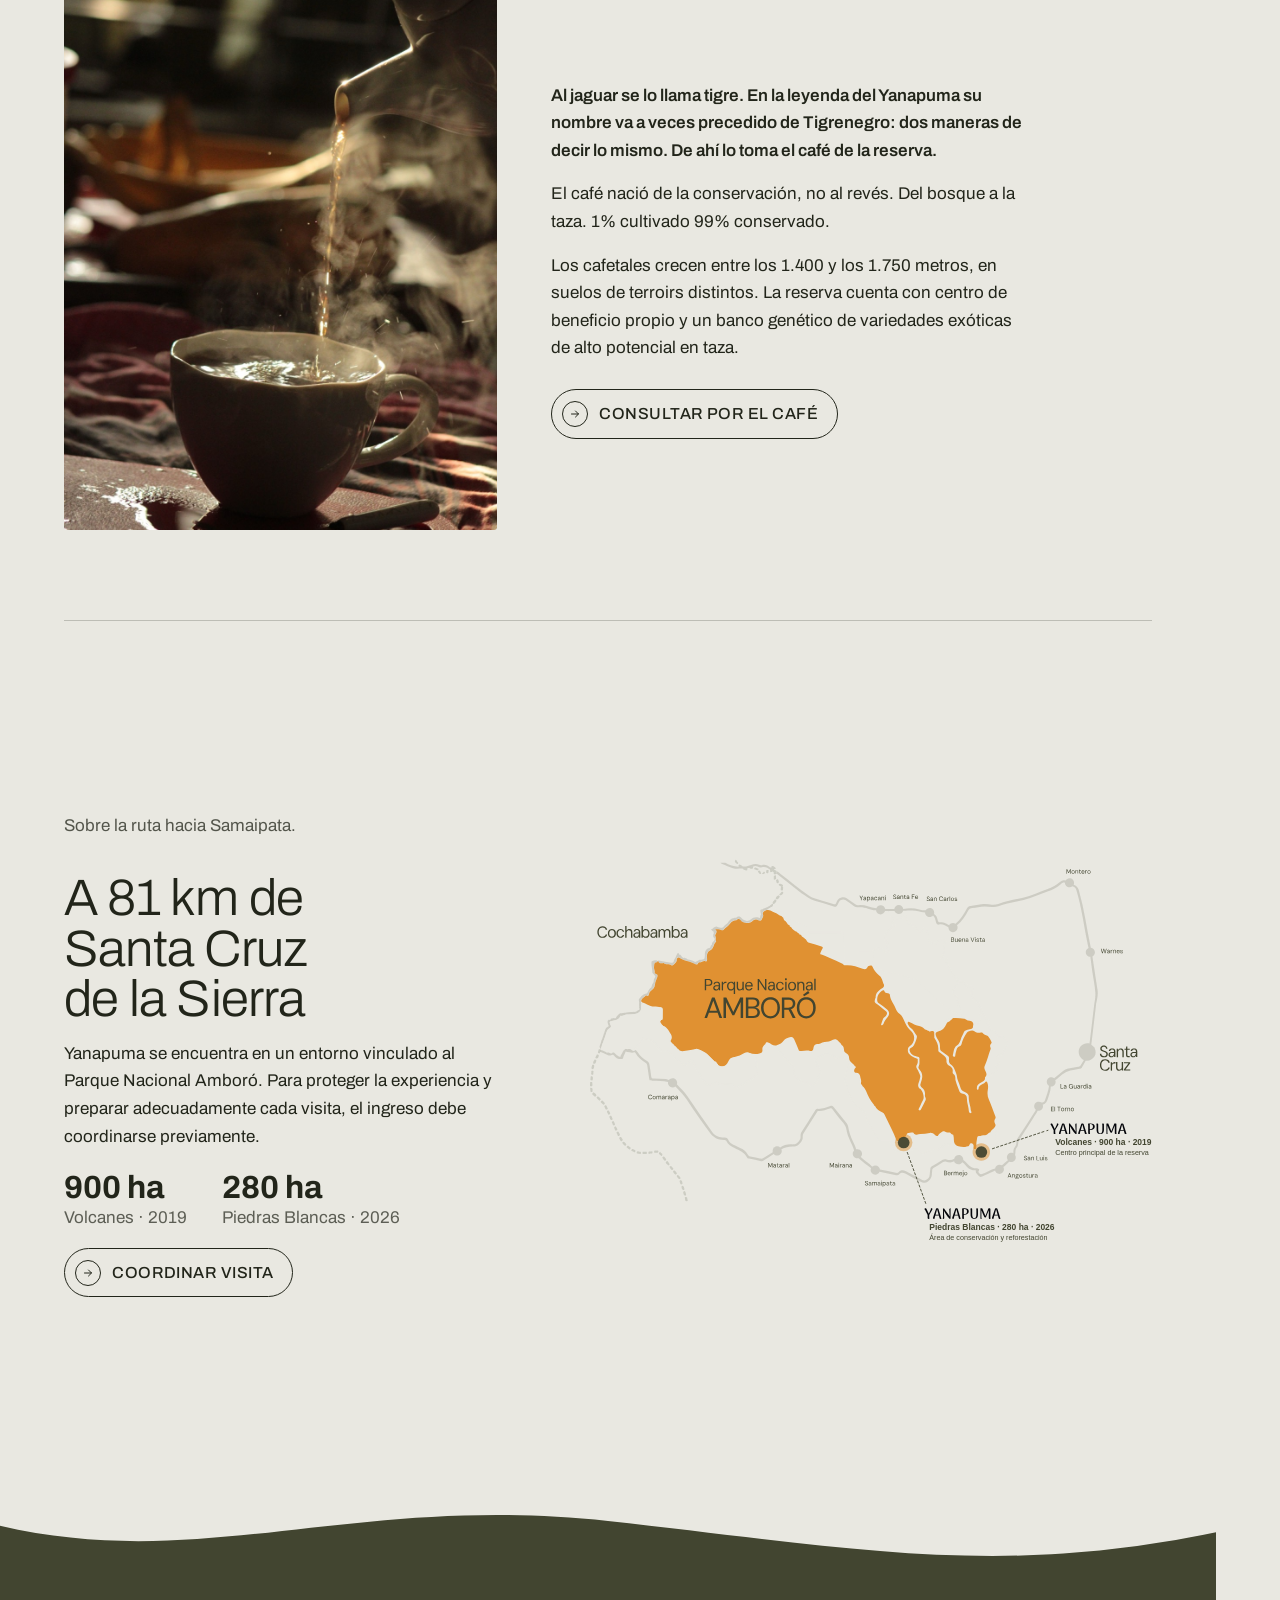
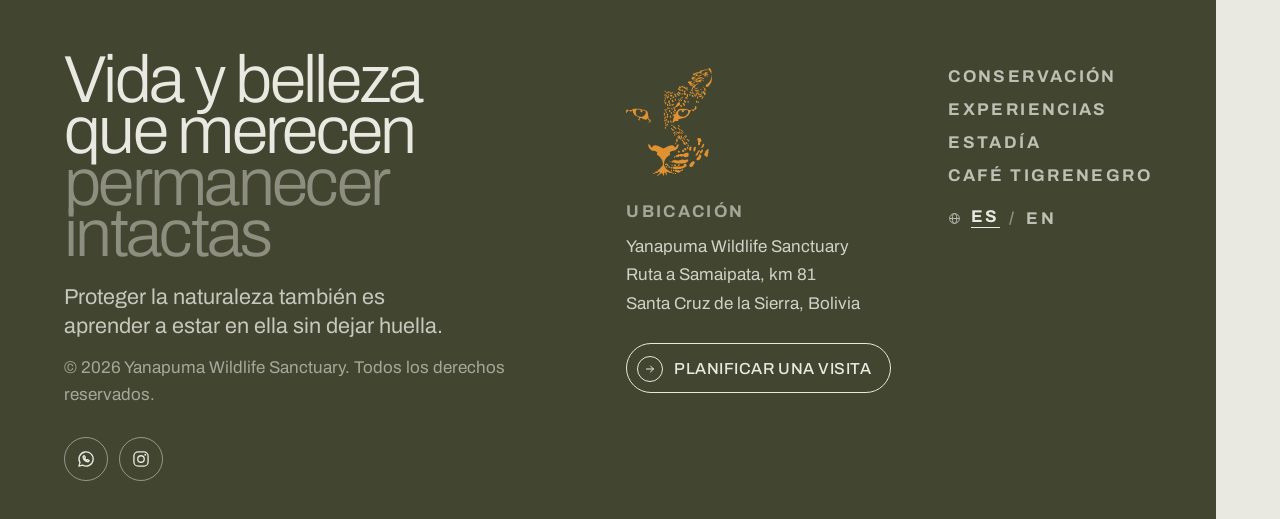
==== commit f627c14e: "Nuevos títulos de las dimensiones, rótulos en cámaras trampa y foto del Recurvebill - Cinco dimensio" ====
--- a/index.html
+++ b/index.html
@@ -19,7 +19,7 @@
 <link rel="alternate" hreflang="es" href="./">
 <link rel="alternate" hreflang="en" href="en/">
 <link rel="alternate" hreflang="x-default" href="./">
-<link rel="stylesheet" href="css/styles.css?v=22">
+<link rel="stylesheet" href="css/styles.css?v=31">
 <script>try{if(localStorage.getItem("yanapuma.welcomed"))document.documentElement.classList.add("pl-seen")}catch(e){}</script>
 </head>
 <body>
@@ -93,7 +93,7 @@
     <div class="steps">
       <div class="step">
         <h3><button class="step-b" type="button" aria-expanded="true" aria-controls="s1">
-          <span class="n">1</span><span>Confluencia ecológica</span><span class="k">El territorio</span></button></h3>
+          <span class="n">1</span><span>Ecosistema</span><span class="k">El territorio</span></button></h3>
         <div class="step-p" id="s1">
           <img src="assets/img/tab-conserv.jpg" alt="Vista aérea del valle y los farallones de arenisca de la reserva">
           <ul><li>Hábitats de distintas alturas que dan refugio a una biodiversidad singular.</li><li>Zonas secas y elevadas dan paso a espacios húmedos y de vegetación densa: la variedad de microclimas permite que especies de distintos ambientes coincidan en un mismo espacio protegido.</li><li>Yanapuma es hogar y corredor biológico del jaguar, el puma y el oso jucumari, además de una notable variedad de aves, reptiles y pequeños mamíferos.</li></ul>
@@ -101,7 +101,7 @@
       </div>
       <div class="step">
         <h3><button class="step-b" type="button" aria-expanded="false" aria-controls="s2">
-          <span class="n">2</span><span>Inmersión de bajo impacto</span><span class="k">El acceso</span></button></h3>
+          <span class="n">2</span><span>Ecoturismo</span><span class="k">El acceso</span></button></h3>
         <div class="step-p" id="s2" hidden>
           <img src="assets/img/card-visita.jpg" alt="Sendero de altura con vista sobre las serranías">
           <ul><li>Senderos, miradores y avistamientos diseñados para acompañar el ritmo de la naturaleza.</li><li>Cuatro senderos principales y dos trayectos cortos, adaptados a distintos niveles de caminata.</li><li>Cada visita se coordina previamente y se realiza con guías especializados. Los cupos son limitados.</li></ul>
@@ -109,7 +109,7 @@
       </div>
       <div class="step">
         <h3><button class="step-b" type="button" aria-expanded="false" aria-controls="s3">
-          <span class="n">3</span><span>Protección activa</span><span class="k">La labor</span></button></h3>
+          <span class="n">3</span><span>Conservación</span><span class="k">La labor</span></button></h3>
         <div class="step-p" id="s3" hidden>
           <img src="assets/img/tab-rescate.jpg" alt="Registro de cámara trampa: un puma recorre el sotobosque">
           <ul><li>Recuperación del territorio y un centro dedicado a la rehabilitación de animales silvestres.</li><li>Parte de la reserva fue impactada por actividades agrícolas; hoy se trabaja en devolver a esos suelos su cobertura vegetal nativa.</li><li>El centro de rescate opera en alianza con las autoridades ambientales competentes.</li></ul>
@@ -117,7 +117,7 @@
       </div>
       <div class="step">
         <h3><button class="step-b" type="button" aria-expanded="false" aria-controls="s4">
-          <span class="n">4</span><span>Convivencia y calma</span><span class="k">La estadía</span></button></h3>
+          <span class="n">4</span><span>Arquitectura artesanal lujosa</span><span class="k">La estadía</span></button></h3>
         <div class="step-p" id="s4" hidden>
           <img src="assets/img/ex-galeria.jpg" alt="Galería de madera abierta con vista al valle">
           <ul><li>Una propuesta de alojamiento exclusiva, de escala reducida, integrada al entorno.</li><li>Construcciones con materiales locales —piedra, barro, arena y madera— orientadas para aprovechar luz y ventilación naturales.</li><li>Toda la madera proviene de árboles caídos o dañados de forma natural dentro del propio territorio.</li></ul>
@@ -125,7 +125,7 @@
       </div>
       <div class="step">
         <h3><button class="step-b" type="button" aria-expanded="false" aria-controls="s5">
-          <span class="n">5</span><span>Sostenibilidad en origen</span><span class="k">La producción</span></button></h3>
+          <span class="n">5</span><span>Agroforestería regenerativa</span><span class="k">La producción</span></button></h3>
         <div class="step-p" id="s5" hidden>
           <img src="assets/img/tab-cafe.jpg" alt="Cafetal cultivado bajo sombra con las serranías al fondo">
           <ul><li>Café Tigrenegro, una iniciativa productiva que financia directamente la labor de Yanapuma.</li><li>Como restricción autoimpuesta, Yanapuma solo puede producir sobre el 1% del total de la tierra que conserva, y únicamente en chacos antiguos, con el propósito de reforestarlos hasta alcanzar un 30% de sombra.</li><li>Prioriza la excelencia en taza y el respeto por el suelo antes que el volumen de producción.</li><li>El complejo procesa además las cosechas de caficultores vecinos, integrando a la comunidad local al modelo.</li></ul>
@@ -193,7 +193,7 @@
             <span class="bird-none">Foto pendiente</span>
             <figcaption><a href="https://commons.wikimedia.org/wiki/File:Aulacorhynchus_derbianus_235443939.jpg" target="_blank" rel="noopener noreferrer">Foto: Thibaud Aronson · CC BY-SA 4.0</a></figcaption>
           </figure>
-          <ul><li><button type="button" aria-pressed="true" data-src="assets/img/aves/chestnut-tipped-toucanet.jpg" data-credit="Foto: Thibaud Aronson · CC BY-SA 4.0" data-href="https://commons.wikimedia.org/wiki/File:Aulacorhynchus_derbianus_235443939.jpg">Chestnut-tipped Toucanet</button></li><li><button type="button" aria-pressed="false" data-src="" data-credit="" data-href="">Harpy Eagle</button></li><li><button type="button" aria-pressed="false" data-src="" data-credit="" data-href="">Bolivian Recurvebill</button></li><li><button type="button" aria-pressed="false" data-src="assets/img/aves/bolivian-tapaculo.jpg" data-credit="Foto: Thibaud Aronson · CC BY-SA 4.0" data-href="https://commons.wikimedia.org/wiki/File:Scytalopus_bolivianus_444815294_(cropped2).jpg">Bolivian Tapaculo</button></li><li><button type="button" aria-pressed="false" data-src="assets/img/aves/slaty-gnateater.jpg" data-credit="Foto: Thibaud Aronson · CC BY-SA 4.0" data-href="https://commons.wikimedia.org/wiki/File:Conopophaga_ardesiaca_ardesiaca_-_Thibaud_Aronson_-_446926866.jpeg">Slaty Gnateater</button></li><li><button type="button" aria-pressed="false" data-src="assets/img/aves/rufous-booted-racket-tail.jpg" data-credit="Foto: Jay Warburton · CC BY 3.0" data-href="https://commons.wikimedia.org/wiki/File:Rufous-booted_Racket-tail,_Peruvian_Amazon_(17277081).jpg">Rufous-booted Racket-tail</button></li></ul>
+          <ul><li><button type="button" aria-pressed="true" data-src="assets/img/aves/chestnut-tipped-toucanet.jpg" data-credit="Foto: Thibaud Aronson · CC BY-SA 4.0" data-href="https://commons.wikimedia.org/wiki/File:Aulacorhynchus_derbianus_235443939.jpg">Chestnut-tipped Toucanet</button></li><li><button type="button" aria-pressed="false" data-src="" data-credit="" data-href="">Harpy Eagle</button></li><li><button type="button" aria-pressed="false" data-src="assets/img/aves/bolivian-recurvebill.jpg" data-credit="Foto: Jacob &amp; Tini Wijpkema" data-href="">Bolivian Recurvebill</button></li><li><button type="button" aria-pressed="false" data-src="assets/img/aves/bolivian-tapaculo.jpg" data-credit="Foto: Thibaud Aronson · CC BY-SA 4.0" data-href="https://commons.wikimedia.org/wiki/File:Scytalopus_bolivianus_444815294_(cropped2).jpg">Bolivian Tapaculo</button></li><li><button type="button" aria-pressed="false" data-src="assets/img/aves/slaty-gnateater.jpg" data-credit="Foto: Thibaud Aronson · CC BY-SA 4.0" data-href="https://commons.wikimedia.org/wiki/File:Conopophaga_ardesiaca_ardesiaca_-_Thibaud_Aronson_-_446926866.jpeg">Slaty Gnateater</button></li><li><button type="button" aria-pressed="false" data-src="assets/img/aves/rufous-booted-racket-tail.jpg" data-credit="Foto: Jay Warburton · CC BY 3.0" data-href="https://commons.wikimedia.org/wiki/File:Rufous-booted_Racket-tail,_Peruvian_Amazon_(17277081).jpg">Rufous-booted Racket-tail</button></li></ul>
         </div>
         <div class="bird-pick">
           <h3>Búhos registrados en la reserva</h3>
@@ -230,7 +230,7 @@
         <span class="tag">Aporte mensual</span>
         <div class="src-cta">
           <button class="btn-2 js-gal" type="button" aria-haspopup="dialog" aria-controls="galeria"><span class="circ"><svg viewBox="0 0 24 24" fill="none" stroke="currentColor" stroke-width="2" stroke-linecap="round" stroke-linejoin="round" aria-hidden="true"><rect x="3" y="4.5" width="18" height="15" rx="2"/><circle cx="16" cy="9.5" r="1.5"/><path d="m3 16.5 5-5 4.5 4.5 3-3 5.5 5"/></svg></span><span>Ver imágenes</span></button>
-          <template class="gal-fotos"><img data-src="assets/img/Tracking-Camera-1.png" alt="Registro de una cámara trampa de la reserva"><img data-src="assets/img/Tracking-Camera-2.png" alt="Registro de una cámara trampa de la reserva"></template>
+          <template class="gal-fotos"><img data-src="assets/img/Tracking-Camera-1.png" alt="Registro de cámara trampa: un jaguar camina por el sendero" data-cap="Jaguar" data-sci="Panthera onca" data-hora="19/10/2021 · 15:35"><img data-src="assets/img/Tracking-Camera-2.png" alt="Registro de cámara trampa: un puma olfatea el suelo del sendero" data-cap="Puma" data-sci="Puma concolor" data-hora="15/09/2021 · 14:13"></template>
           <a class="btn-2" href="#contacto"><span class="circ"><svg viewBox="0 0 24 24" fill="none" stroke="currentColor" stroke-width="2" stroke-linecap="round" stroke-linejoin="round" aria-hidden="true"><path d="M5 12h14M13 6l6 6-6 6"/></svg></span><span>Consultar sobre el aporte mensual</span></a>
         </div>
       </article>
@@ -249,7 +249,7 @@
         <p>Café Tigrenegro, cultivado bajo sombra dentro de la reserva. El beneficio se destina directamente al resguardo del territorio.</p>
         <span class="tag">Compra directa</span>
         <div class="src-cta">
-          <a class="btn-2" href="#cafe"><span class="circ"><svg viewBox="0 0 24 24" fill="none" stroke="currentColor" stroke-width="2" stroke-linecap="round" stroke-linejoin="round" aria-hidden="true"><path d="M5 12h14M13 6l6 6-6 6"/></svg></span><span>Sobre el café</span></a>
+          <a class="btn-2" href="#cafe"><span class="circ"><svg viewBox="0 0 24 24" fill="none" stroke="currentColor" stroke-width="2" stroke-linecap="round" stroke-linejoin="round" aria-hidden="true"><path d="M5 12h14M13 6l6 6-6 6"/></svg></span><span>Conocer más sobre café TIGRENEGRO</span></a>
         </div>
       </article>
       <article class="src">
@@ -404,23 +404,26 @@
       <div>
         <p class="display">Vida y belleza<br>que merecen<span class="outline">permanecer intactas</span></p>
         <p class="foot-phrase">Proteger la naturaleza también es aprender a estar en ella sin dejar huella.</p>
+        <p class="foot-copy">© 2026 Yanapuma Wildlife Sanctuary. Todos los derechos reservados.</p>
+        <ul class="foot-soc">
+          <li><a href="#" aria-label="WhatsApp"><svg viewBox="0 0 24 24" fill="none" stroke="currentColor" stroke-width="1.6" stroke-linecap="round" stroke-linejoin="round" aria-hidden="true"><path d="M4.8 16.3A8.5 8.5 0 1 1 8 19.4L3.5 20.5z"/><path d="M9.2 8.2c-.6.4-.9 1.2-.7 2 .7 2.4 2.6 4.3 5 5 .8.2 1.6-.1 2-.7l.3-.6-2-1.2-.9.8c-1.1-.5-2-1.4-2.5-2.5l.8-.9-1.2-2z"/></svg></a></li>
+          <li><a href="https://www.instagram.com/yanapuma.wildlife/" target="_blank" rel="noopener noreferrer" aria-label="Instagram"><svg viewBox="0 0 24 24" fill="none" stroke="currentColor" stroke-width="1.6" stroke-linecap="round" stroke-linejoin="round" aria-hidden="true"><rect x="3.5" y="3.5" width="17" height="17" rx="5"/><circle cx="12" cy="12" r="3.9"/><path d="M17.1 6.9h.01" stroke-width="2.2"/></svg></a></li>
+        </ul>
       </div>
       <div class="foot-c on-olive">
-        <address>
-          Yanapuma Wildlife Sanctuary<br>
-          Ruta a Samaipata, km 81<br>
-          Santa Cruz de la Sierra, Bolivia
-        </address>
-        <dl>
-          <dt>WhatsApp</dt><dd><a href="#">Escribir ahora</a></dd>
-          <dt>Correo</dt><dd><a href="#">Formulario de consulta</a></dd>
-          <dt>Redes</dt><dd><a href="#">Instagram</a></dd>
-        </dl>
+        <div class="foot-iso"><svg fill="currentColor" aria-hidden="true" focusable="false" xmlns="http://www.w3.org/2000/svg" xmlns:xlink="http://www.w3.org/1999/xlink" viewBox="0 0 222.6 279.5"> <path d="M102.8,256.8c0.1,0.1,0.3,0.1,0.4,0.2c0,0.1,0,0.2,0.1,0.2c0,0.2,0.1,0.3,0.2,0.4c0.2,0.2,0.5,0.4,0.9,0.4 c0.3,0,0.6-0.1,0.9-0.4c0.2-0.2,0.3-0.4,0.5-0.6c0.1-0.2,0.2-0.4,0.3-0.7c0.2-0.4,0.2-0.8,0.3-1.2c0-0.2,0-0.3-0.1-0.5 c0-0.1-0.1-0.3-0.2-0.4c-0.1-0.1-0.2-0.1-0.2-0.2c-0.1-0.1-0.3-0.1-0.4-0.1c-0.1,0-0.2,0-0.3,0c-0.2,0-0.3,0.1-0.4,0.1 c-0.1,0.1-0.2,0.1-0.2,0.2c-0.1,0.1-0.2,0.2-0.2,0.3c0,0,0,0.1-0.1,0.1l0,0c0,0,0,0,0,0h0c0,0,0,0,0,0c-0.1,0-0.2-0.1-0.3-0.1 c-0.2,0-0.3,0-0.5,0c-0.2,0-0.3,0.1-0.4,0.2c-0.1,0.1-0.2,0.2-0.3,0.3c-0.1,0.3-0.2,0.6-0.1,0.9 C102.4,256.4,102.6,256.7,102.8,256.8"/> <path d="M118.5,263.6c-0.3-0.2-0.6-0.2-0.9-0.1c-0.3,0.1-0.6,0.3-0.7,0.6c0,0.1-0.1,0.2-0.1,0.3c0,0.1,0,0.1,0,0.2 c-0.1,0-0.2,0.1-0.3,0.1c-0.1,0.1-0.2,0.1-0.2,0.2c-0.1,0.2-0.3,0.3-0.3,0.5c-0.1,0.4-0.1,0.8-0.1,1.2c0,0.1,0,0.2,0.1,0.3 c0.1,0.2,0.1,0.4,0.3,0.5c0.1,0.2,0.3,0.3,0.4,0.4c0.1,0.1,0.3,0.1,0.4,0.1c0.4,0.1,0.7-0.1,1-0.3c0.4-0.4,0.7-0.9,0.9-1.5 c0.1-0.3,0.1-0.6,0.2-0.9c0-0.3,0-0.6-0.1-0.9C119.1,264,118.8,263.7,118.5,263.6"/> <path d="M125.3,264c-0.2-0.2-0.4-0.3-0.6-0.5c-0.2-0.1-0.4-0.2-0.7-0.3c-0.4-0.1-0.7-0.1-1.1,0c-0.2,0-0.3,0.1-0.5,0.2 c-0.2,0.1-0.3,0.2-0.4,0.3c-0.1,0.1-0.2,0.2-0.2,0.4c-0.1,0.1-0.1,0.3-0.1,0.5c0,0.3,0.1,0.6,0.3,0.8c0,0.1,0,0.2,0,0.3 c0,0.3,0,0.6,0.1,0.8c0,0.1,0,0.2,0,0.3c0,0.2,0.1,0.3,0.2,0.4c0.1,0.1,0.1,0.2,0.2,0.2c0.1,0.1,0.3,0.2,0.4,0.2 c0.2,0.1,0.4,0.1,0.5,0.1c0.2,0,0.4,0,0.6-0.1c0.3,0,0.5-0.2,0.7-0.3c0.3-0.2,0.5-0.4,0.8-0.8c0.1-0.2,0.3-0.5,0.3-0.7 c0.1-0.4,0.1-0.7,0-1.1C125.7,264.5,125.5,264.3,125.3,264"/> <path d="M120.6,257.3c-0.2-0.5-0.5-0.9-0.9-1.1c-0.3-0.2-0.7-0.3-1.1-0.3c-0.3,0-0.6,0.1-0.9,0.2 c-0.4,0.2-0.6,0.5-0.7,0.9c0,0,0,0.1,0,0.1c-0.3,0-0.5,0-0.8,0.1c-0.4,0.1-0.7,0.5-0.8,0.8c-0.1,0.4,0,0.9,0.3,1.2 c0.5,0.5,1.2,0.9,1.9,1.1c0.4,0.1,0.9,0.1,1.3,0c0.4-0.1,0.8-0.3,1.1-0.6C120.6,259,120.9,258.1,120.6,257.3"/> <path d="M110.3,257.9c0.1,0.2,0.2,0.4,0.4,0.5c0.1,0.2,0.3,0.3,0.5,0.4c0.1,0.1,0.3,0.1,0.4,0.1c0.2,0,0.3,0,0.5,0 c0.2,0,0.3-0.1,0.4-0.2c0.1-0.1,0.2-0.2,0.3-0.3c0,0,0-0.1,0-0.1c0.1,0,0.2-0.1,0.3-0.1c0,0,0.1,0,0.1-0.1c0.2-0.1,0.3-0.2,0.4-0.4 c0.2-0.2,0.3-0.4,0.4-0.7c0.1-0.2,0.1-0.4,0.1-0.6c0-0.1,0-0.3-0.1-0.4c0-0.1-0.1-0.3-0.2-0.4c-0.1-0.1-0.2-0.2-0.3-0.3 c0,0-0.1-0.1-0.1-0.1c-0.1-0.1-0.2-0.2-0.3-0.3c-0.1-0.1-0.2-0.1-0.3-0.1c-0.1,0-0.2-0.1-0.3-0.1c-0.1,0-0.2,0-0.3,0 c-0.1,0-0.2,0-0.3,0c-0.1,0-0.2,0-0.3,0c-0.1,0-0.2,0-0.3,0c-0.1,0-0.3,0.1-0.4,0.2c0,0-0.1,0-0.1,0.1c-0.1,0.1-0.2,0.2-0.3,0.3 c-0.1,0.1-0.3,0.3-0.4,0.5c-0.1,0.2-0.2,0.4-0.2,0.6c0,0.2-0.1,0.3-0.1,0.5c0,0.2,0,0.3,0.1,0.5 C110.1,257.5,110.2,257.7,110.3,257.9"/> <path d="M123.8,272.7c-0.2-0.2-0.5-0.4-0.9-0.4h-1.2c-0.2,0-0.3,0-0.5,0.1c-0.1,0-0.3,0.1-0.4,0.2 c-0.1,0.1-0.2,0.2-0.2,0.4c-0.1,0.1-0.1,0.3-0.1,0.5c0,0.1,0,0.2,0,0.3c0.1,0.2,0.2,0.4,0.3,0.5c0.2,0.2,0.5,0.4,0.9,0.4h1.2 c0.2,0,0.3,0,0.5-0.1c0.1,0,0.3-0.1,0.4-0.2c0.1-0.1,0.2-0.2,0.2-0.4c0.1-0.1,0.1-0.3,0.1-0.5c0-0.1,0-0.2,0-0.3 C124,273,123.9,272.9,123.8,272.7"/> <path d="M129.7,273c-0.1-0.1-0.1-0.3-0.2-0.4c-0.1-0.1-0.2-0.3-0.3-0.4c-0.1-0.1-0.2-0.2-0.4-0.3c0,0-0.1-0.1-0.2-0.1 c-0.1-0.1-0.3-0.1-0.4-0.2c-0.2,0-0.3-0.1-0.5-0.1c0,0-0.1,0-0.1,0c-0.1,0-0.3,0-0.4,0.1c-0.2,0-0.3,0.1-0.4,0.2 c-0.1,0.1-0.2,0.2-0.3,0.3c-0.1,0.1-0.1,0.3-0.1,0.4c0,0.2,0,0.3,0,0.5c0,0.1,0.1,0.2,0.1,0.3c0,0,0.1,0.1,0.1,0.1c0,0,0,0,0,0 c0,0.1,0,0.2,0,0.3c0.1,0.2,0.2,0.4,0.3,0.5c0.1,0.1,0.2,0.1,0.2,0.2c0.2,0.1,0.4,0.2,0.6,0.2c0.2,0,0.5,0,0.7,0 c0.2,0,0.4-0.1,0.6-0.2c0.1-0.1,0.3-0.2,0.3-0.3c0.1-0.1,0.2-0.3,0.2-0.4c0.1-0.2,0.1-0.4,0-0.6C129.8,273.1,129.8,273.1,129.7,273" /> <path d="M146.1,261.8c-0.9,1-2,1.7-3.2,2.4c-0.4,0.2-0.8,0.3-1.2,0.5c-0.1,0-0.2,0.1-0.3,0.2c-0.3,0.1-0.7,0.2-1,0.3 c-0.6,0.1-1.5,0.5-2.1,0.3c-0.2-0.1-0.2-0.1-0.3-0.3c-0.2-0.4-0.5-0.7-0.9-0.9c-0.7-0.4-1.5-0.4-2.3-0.2c-0.6,0.1-1.3,0.5-1.9,0.4 c-0.7-0.1-1.4-0.6-2-1c-0.5-0.4-1.2-0.1-1.6,0.3c-1.2-0.1-2.4,0.9-2.7,2c-0.3,1.4,0.6,2.6,1.9,3.1c0.5,0.2,1.1,0.3,1.7,0.3 c0.6,0,1.2-0.4,1.7,0c0.5,0.4,0.9,0.8,1.5,1.1c0.6,0.3,1.3,0.5,2,0.6c1.3,0.1,2.6-0.2,3.7-1c1-0.8,1.8-1.9,2.8-2.7 c0.2-0.1,0.3-0.2,0.5-0.3c0.4-0.2,0.8-0.3,1.2-0.5c0.4-0.2,0.8-0.4,1.2-0.6c1.3-0.6,2.6-1.3,3.3-2.7 C148.6,262.1,147.1,260.8,146.1,261.8"/> <path d="M121.4,271.8c-0.9-1-8.9-4.7-8.9-4.7s-4.3-2.9-6.8-4.7c-2.4-1.7-7.2-9.8-7.2-9.8l0-4.4l0,0l0.1-1.2v0 c0,0,0-3.6,1.9-8.1c1.8-4.2,5.5-10.1,13.5-14.6l0.1-0.1l-0.9-6.2c0.7-0.6,5.4-4.7,11.5-3.6l0.1,0l0.1,0c0.3-0.2,6.9-4.1,8.6-6.9 c1.5-2.6,3.1-6.5,3.1-9.8v-0.3l-0.3,0c-0.1,0-3.7,0.3-5.2,3.1c-1.4,2.7-3.5,5.2-3.5,5.2c0,0-0.3,0.3-0.7,0.2c-0.4-0.1-0.7-0.5-1-1.2 c-0.1-0.1-0.1-0.2-0.2-0.4c-1-2.3-2.9-7.1-14.1-3L97,208.7l-14.7-7.2c-11.1-4-13.1,0.7-14,3c-0.1,0.1-0.1,0.3-0.2,0.4 c-0.3,0.7-0.6,1.1-1,1.2c-0.1,0-0.1,0-0.2,0c-0.3,0-0.5-0.2-0.5-0.2c-0.1-0.1-2.1-2.5-3.5-5.2c-1.5-2.8-5-3.1-5.2-3.1l-0.3,0v0.3 c0,3.3,1.6,7.2,3.1,9.8c1.7,2.9,8.3,6.8,8.6,6.9l0.1,0l0.1,0c6.2-1.1,10.8,3,11.5,3.6l-1,6.2l0.1,0.1c15.3,8.6,15.5,22.5,15.5,22.7 l0.1,1.2h0h0l0.1,2.9c0,0-7,9.7-11.8,12.7l-3,1.9c0,0,1.4,2.6,0.1,2.6s-2.6-0.5-2.6-0.5h-2l-0.9,2.7c0,0-0.7,2.4-1.8,0.6l-2.9,0.5 l-0.8,1.2c0,0-1.9,0.5-0.9,0.8c1,0.3,3.1,0.5,4.5-0.3c1.4-0.7,1.1-2.2,3.7-1.9c2.6,0.3,2.7,0.7,3.7,0.3c1-0.5,4.2-3.6,4.2-3.6 s3.4,0.2,2.2,3.1c-1.3,2.9-3.3,3.8-3.3,3.8s-3.7,2.4-3.8,3.5c-0.1,1.2,1,0.8,2.2-0.1c1.2-0.9,1.3-0.9,2.4-1.9c1.1-1,2.6-1.3,2.6-1.3 s2.9-1.8,4.3-3c2-1.8,2.3,0,2.3,0l2.7,5.2c0,0,0.8,1.7,1.6,1.7c0.8,0,0.1-10.3,1.2-9.6s2.1,1.9,2.1,1.9l1.2,2c0,0,0.3,1.1,0.7,1.8 c0.5,0.6,1.7,2.3,2.3,2.3c0.6,0-0.2-1.8-0.3-2.8c-0.1-1-0.2-2.2-0.7-3.8c-0.5-1.6,1.2-2.5,1.2-2.5l6,2.5 C112,271,122.3,272.8,121.4,271.8"/> <path d="M127.2,228.8c-0.1-0.1-0.2-0.2-0.4-0.2c-0.1-0.1-0.2-0.1-0.4-0.2c-0.2-0.1-0.3-0.1-0.5-0.1c0,0,0,0,0,0 c-0.1,0-0.2,0-0.4,0c0,0-0.1,0-0.1,0c-0.3,0.1-0.6,0.3-0.8,0.5c-0.1,0.1-0.2,0.3-0.3,0.4c-0.1,0.1-0.1,0.3-0.2,0.5 c0,0.2-0.1,0.3-0.1,0.5c0,0,0,0.1,0,0.1c0,0.1,0,0.3,0.1,0.4c0,0,0,0.1,0,0.1c0,0.1,0.1,0.3,0.2,0.4c0.1,0.1,0.2,0.3,0.3,0.4 c0.1,0.1,0.2,0.2,0.3,0.2c0.1,0,0.1,0.1,0.2,0.1c0.1,0,0.1,0.1,0.2,0.1c0.2,0,0.3,0.1,0.5,0.1c0.1,0,0.2,0,0.4,0c0,0,0,0,0,0 c0.1,0,0.2-0.1,0.2-0.1c0.1,0,0.1-0.1,0.2-0.1c0.1,0,0.1-0.1,0.2-0.1c0.1-0.1,0.2-0.1,0.3-0.2c0.1-0.1,0.2-0.3,0.3-0.4 c0.1-0.1,0.1-0.3,0.2-0.4c0,0,0-0.1,0-0.1c0-0.1,0-0.3,0.1-0.4c0,0,0-0.1,0-0.1c0-0.3-0.1-0.5-0.2-0.8 C127.5,229.1,127.4,229,127.2,228.8C127.3,228.9,127.2,228.8,127.2,228.8"/> <path d="M160.6,219.6c-1-0.7-2.4-0.7-3.3,0.2c-0.1,0.1-0.1,0.1-0.2,0.2c-0.2-0.1-0.3-0.1-0.4-0.1 c-0.7-0.3-1.4-0.4-2.1-0.1c-0.5,0.2-0.8,0.6-1,1.1c0,0.1-0.1,0.1-0.1,0.2c-0.1,0-0.2-0.1-0.2-0.1c-1.6-0.6-2.9,0.6-3.9,1.7 c-0.4,0.5-0.9,1-1.2,1.6c-0.3-0.7-0.8-1.2-1.4-1.5c-0.9-0.4-1.9-0.4-2.9-0.3c-0.2,0-0.5,0-0.7,0c-0.1,0-0.3,0-0.4,0 c-0.1,0-0.1,0-0.1,0c0,0,0,0-0.1,0c-0.7-0.2-1.4-0.2-2,0.4c-0.3,0.3-0.4,0.7-0.5,1c-0.6,0-1.1,0.3-1.5,0.8c-0.1-0.2-0.2-0.3-0.3-0.5 c-0.8-1-2.3-1.7-3.4-0.9c-0.3,0.2-0.5,0.5-0.7,0.8c-0.1,0.1-0.1,0.2-0.2,0.3c0,0-0.1,0.1-0.1,0.1c-0.1,0.1-0.1,0.1-0.2,0.2 c0,0-0.1,0.1-0.1,0.1c-0.1,0.1-0.2,0.1-0.3,0.2c0,0-0.1,0-0.1,0.1c-0.4,0.2-0.9,0.3-1.3,0.4c0,0-0.2,0-0.3,0c-0.1,0-0.2,0-0.3,0 c-0.3,0-0.5,0-0.8,0.1c-0.5,0-0.9,0.3-1.1,0.7c-0.3,0.1-0.7,0.3-0.8,0.6c-0.4,0.6-0.1,1.3,0.4,1.6c-0.1-0.1,0,0,0,0 c0.1,0.1,0.1,0.1,0.2,0.2c0.1,0.1,0.1,0.1,0.2,0.2c0,0,0,0,0,0c0,0,0,0,0,0.1c0,0,0,0,0,0.1c-0.3,0.5-0.1,1.2,0.3,1.5 c0.5,0.4,1.1,0.3,1.6-0.1l1.2-0.9c0.9,0,1.7,0.4,2.6,1c0.8,0.6,1.8-0.2,1.8-1c0,0,0-0.1,0-0.1c0,0,0,0,0,0c0,0,0.1-0.2,0.1-0.2 c0-0.1,0.1-0.1,0.1-0.2c0,0,0,0,0,0c0,0,0.1-0.1,0.1-0.1c0,0,0.1-0.1,0.1-0.1c0.1-0.1,0.2-0.1,0.2-0.1c0,0,0,0,0,0c0,0,0,0,0.1,0 c0,0,0.1,0,0.1,0c0,0,0,0,0,0c0.5,0,1-0.3,1.2-0.9c0-0.1,0-0.2,0.1-0.3c0.5,0.4,1.3,0.6,2,0.6c0.3,0,0.5-0.1,0.8-0.1 c-0.1,0.1-0.1,0.2-0.1,0.3c-0.1,0.7,0.2,1.3,0.8,1.5c1,0.3,2.2,0,3-0.7c0.2-0.2,0.4-0.4,0.5-0.6c0-0.1,0.1-0.1,0.1-0.2 c0.1,0,0.2,0,0.3-0.1c0.3-0.1,0.5-0.2,0.7-0.3c0.3-0.2,0.5-0.4,0.7-0.7c0.2,0.5,0.6,0.8,1.1,0.8c0,0,0.1,0,0.1,0 c0,1.1,0.4,2.2,1.5,2.7c0.8,0.4,1.8,0.3,2.6-0.1c1.9,1.1,4.4,0.4,6.3-0.8c1.1-0.7,2.6-1.5,2.7-2.9c0-0.4,0-0.7-0.2-1.1 c0,0-0.1-0.1-0.1-0.2c0,0,0-0.2,0-0.2c0.2-0.7,0.4-1.4,0.4-2.2C162.3,221.7,161.8,220.4,160.6,219.6 M129.5,228.9 C129.5,228.9,129.5,228.9,129.5,228.9C129.5,228.9,129.5,228.9,129.5,228.9 M133,225C133,225,133,225,133,225 C133,225,133,225,133,225"/> <path d="M156.9,236.9c-1.7,0.2-3.4,0.5-5,1.1c-0.4,0.1-0.8,0.3-1.2,0.4c0.1,0-0.2,0-0.3,0.1c0,0-0.1,0-0.1-0.1 c-0.7-0.5-1.3-1-2.1-1.4c-1.6-0.6-3.1-0.4-4.6,0.2c-1.8,0.6-3.6,1.2-5.4,1.5c-1.8,0.4-3.7,0.7-5.6,0.6c-1.9-0.1-3.6-1-5.6-1.1 c-1.9,0-3.8,0.6-5.6,1.3c-0.3,0.1-0.5,0.3-0.7,0.5c-1,0.1-2,0.5-2.6,1.4c-0.6,1.1-0.4,2.7,0.8,3.4c0.6,0.4,1.4,0.4,2,0 c0.6-0.3,0.9-0.8,1.6-0.8c0.6,0,1.3,0.4,1.8,0.7c0.7,0.4,1.4,0.7,2.1,1c3.2,1.4,6.5,1.8,10,1.8c3.4,0,6.8,0,10.2-0.4 c3.3-0.4,6.6-1.2,9.6-2.7c2.2-1.1,6.6-3.3,4.8-6.4C160.2,236.5,158.4,236.8,156.9,236.9"/> <path d="M104,251.3l0.2,0c0,0,0.1,0,0.1,0c0.2,0,0.3,0,0.5-0.1c0.3-0.1,0.5-0.4,0.7-0.6c0.1-0.1,0.2-0.3,0.2-0.5 c0-0.2,0.1-0.3,0.1-0.5c0-0.4-0.1-0.7-0.3-1c0-0.1-0.1-0.1-0.1-0.2c-0.1-0.1-0.2-0.3-0.3-0.4c-0.3-0.3-0.5-0.4-0.9-0.5 c-0.6-0.2-1.4-0.1-1.9,0.3c-0.3,0.2-0.5,0.4-0.7,0.6c-0.1,0.2-0.3,0.3-0.4,0.5c-0.1,0.2-0.2,0.4-0.3,0.6c-0.1,0.3,0,0.7,0.1,0.9 c0.1,0.2,0.4,0.5,0.7,0.6c0.2,0,0.3,0,0.5,0c0.2,0.3,0.6,0.5,0.9,0.5C103.4,251.3,103.7,251.3,104,251.3"/> <path d="M154.3,247.6c-1.3-0.4-2.7,0.1-3.6,1.1c-0.9,1-1.3,2.3-1.8,3.6c-0.4,1.2-0.9,2-2.2,2.2c-1.5,0.3-3,0.3-4.5,0.4 c-1.8,0.1-3.5,0.2-5.2,0.4c-1,0.1-1.9,0.1-2.9,0.2c-0.1,0-0.1,0-0.2,0c0,0,0,0,0,0c-0.1-0.1-0.2-0.2-0.2-0.3c-0.3-0.3-0.6-0.6-1-0.7 c-0.7-0.2-1.4,0.1-2.1,0.4c-0.2,0.1-0.5,0.2-0.6,0.3c0,0,0,0,0,0c0,0-0.3-0.2-0.3-0.2c-0.8-0.5-1.6-0.6-2.4-0.1 c-0.5,0.3-0.8,0.6-1.3,0.6c-0.6-0.1-1.2-0.4-1.8-0.4c-0.9-0.1-1.6,0-2.3,0.6c-0.5,0.4-0.4,1.3,0,1.7c0,0,0.1,0.1,0.1,0.1 c-0.1,0.6-0.2,1.3-0.4,1.9c-0.1,0.4,0,0.9,0.3,1.2c1.1,1,2.8,1.2,4,0.3c0,0,0.1-0.1,0.2-0.1c0.3,0.6,0.7,1.1,1.3,1.5 c1.3,0.7,2.8,0.5,4.1,0c0.7-0.3,1.3-0.6,2-0.8c0.7-0.2,1.4-0.1,2.1-0.1c1.5,0.2,3,0.5,4.5,0.1c0.8-0.2,1.4-0.6,2.1-1 c0.7-0.3,1.5-0.5,2.3-0.6c1.6-0.3,3.1-0.6,4.6-1.3c1.4-0.6,2.8-1.2,4.1-2c2.3-1.3,4.4-3.5,3.5-6.4 C156.3,249.1,155.5,248,154.3,247.6 M125.9,260.4C125.9,260.3,125.9,260.2,125.9,260.4 M129.9,255.3 C129.9,255.3,129.9,255.3,129.9,255.3C129.7,255.4,129.9,255.3,129.9,255.3"/> <path d="M109,254.6c0.4,0,0.8-0.2,1-0.6c0.6-1.1,0.2-2.5-0.8-3.2c-0.1-0.1-0.2-0.1-0.3-0.1c-0.2-0.6-0.3-1.1-0.4-1.7 c0,0.1,0,0.1,0,0.2c0-0.3-0.1-0.6-0.3-0.8c-0.2-0.2-0.6-0.4-0.9-0.4c-0.3,0-0.6,0.1-0.9,0.4c-0.2,0.2-0.4,0.5-0.4,0.9 c0.2,1.7,0.8,3.4,1.9,4.8C108.2,254.3,108.5,254.6,109,254.6"/> <path d="M120.1,250.5c0-0.2-0.1-0.3-0.2-0.4c-0.1-0.1-0.2-0.2-0.3-0.3c-0.1-0.1-0.3-0.1-0.4-0.1c-0.2,0-0.3,0-0.5,0 c-0.3,0.1-0.6,0.3-0.7,0.6c-0.2,0.3-0.2,0.6-0.1,0.9c0.1,0.6,0.3,1.1,0.4,1.7c0,0.2,0.1,0.3,0.2,0.4c0.1,0.1,0.2,0.2,0.3,0.3 c0.1,0.1,0.3,0.1,0.4,0.1c0.2,0,0.3,0,0.5,0c0.3-0.1,0.6-0.3,0.7-0.6c0.2-0.3,0.2-0.6,0.1-0.9C120.3,251.7,120.2,251.1,120.1,250.5" /> <path d="M124.2,252.3c0.5,0.7,1.2,1.3,2.1,1.5c0.9,0.2,1.8,0.1,2.6-0.5c0.2-0.2,0.5-0.4,0.6-0.7c0-0.1,0-0.2,0-0.3 c0-0.2-0.1-0.4-0.2-0.6c-0.2-0.4-0.4-0.7-0.7-1c-0.3-0.3-0.6-0.5-1-0.7c-0.5-0.2-0.9-0.3-1.4-0.4c-0.4,0-0.8,0-1.2,0.1 c-0.3,0.1-0.6,0.3-0.7,0.6c-0.1,0.2-0.2,0.5-0.1,0.8c0,0.1-0.1,0.2-0.1,0.3C124.1,251.6,124.1,252,124.2,252.3"/> <path d="M134.9,253.6c0.3,0.2,0.7,0.3,1,0.2c1.8-0.3,3.2-2.2,3.1-4c0-0.3-0.1-0.6-0.4-0.9c-0.2-0.2-0.6-0.4-0.9-0.4 c-0.3,0-0.6,0.1-0.9,0.4c-0.2,0.2-0.4,0.5-0.4,0.9c0,0.1,0,0.2,0,0.3c0,0.1-0.1,0.2-0.1,0.3c0-0.1-0.1-0.2-0.2-0.2 c-0.2-0.2-0.6-0.4-0.9-0.4c-0.3,0-0.6,0.1-0.9,0.4c-0.2,0.2-0.4,0.5-0.4,0.9c0,0.5,0.1,1,0.1,1.6 C134.4,253.1,134.6,253.4,134.9,253.6"/> <path d="M114.1,241c-1.5,0-1.6,2.4,0,2.4C115.6,243.4,115.6,241,114.1,241"/> <path d="M176,242.1c-1.4-0.9-2.9-0.9-4.2,0.1c-1.3,0.9-2.4,2-3.5,3.1c-2,2-4.3,4.6-4.2,7.6c0,1.5,0.9,3,2.4,3.4 c1.3,0.3,2.7,0.1,3.9-0.4c2.8-1.1,4.7-3.7,4.9-6.7c0-0.1,0-0.3,0-0.4c0.3-0.4,0.6-0.7,1-1.1c0.5-0.6,1.2-1.2,1.7-1.9 C178.8,244.1,177.2,242.9,176,242.1"/> <path d="M189.1,224.3c-0.4,0.6-0.4,1.3-0.6,2c-0.2,0.7-0.4,1.4-0.7,2.1c-0.7,1.3-1.6,2.4-2.7,3.3 c-1.1,0.9-2.2,2-2.5,3.4c-0.3,1.5,0.1,3.2,1.6,3.9c1.2,0.6,2.6,0.2,3.5-0.8c1.1-0.1,2.1-0.5,3-1.2c1.2-0.9,1.8-2.3,2.3-3.6 c0.2-0.6,0.4-1.3,0.7-1.9c0.3-0.7,0.7-1.2,1-1.9c0.7-1.6,0.1-3.2-1-4.5C192.5,224.1,190.4,222.5,189.1,224.3"/> <path d="M212.4,209.4c-1.1-0.1-2,0.5-2.6,1.3c-0.5,0.7-0.7,1.6-1.1,2.4c-0.4,0.7-1.3,0.7-2,1.1c-1,0.7-1.3,2.1-1.7,3.1 c-0.4,1.1-0.9,2.2-1.3,3.3c-0.4,1-1,2.1-1.3,3.2c-0.6,2.2,1.7,3.2,3.5,3.4c0.2,0,0.4,0,0.5-0.1c-0.1,1.4,0.3,2.9,2,3.2 c2.1,0.3,3.3-1.9,3.5-3.7c0.2-1.6-0.3-3.5,0.5-4.9c0.4-0.8,1-1.5,1.1-2.5c0-0.5-0.1-0.9-0.3-1.3c-0.3-0.5-0.3-0.4-0.2-0.9 c0.3-1.1,0.7-2.1,0.8-3.2c0.1-1.2,0.1-2.4-0.1-3.6C213.5,209.7,212.9,209.5,212.4,209.4"/> <path d="M196.4,211.2c-0.9,0.5-1.5,1.5-2.1,2.3c-0.2,0.4-0.5,0.7-0.7,1.1c-0.4,0-0.7,0.1-1,0.3 c-1.2,1.3-1.7,3.2-1.1,4.9c0.3,1,1.1,2,2.3,1.6c0.5-0.2,0.9-0.6,1.2-1c0.3-0.4,0.7-0.8,1-1.2c1.1-1.5,2.1-3,2.9-4.6 c0.5-1,1-2.1,0.2-3.1C198.4,210.8,197.2,210.8,196.4,211.2"/> <path d="M185.3,225.2c1.1-1.6,1-3.7,2.1-5.3c1-1.5,3-2.4,3.6-4.2c0.3-0.8,0.2-1.8-0.5-2.4c-0.9-0.9-2.2-0.5-3,0.4 c-0.9,0.9-1.6,2.1-2.1,3.3c-0.1,0-0.2,0.1-0.2,0.2c-2.1,2.5-3.9,5.3-5.2,8.3c-0.2,0.5-0.2,1.4,0.4,1.6 C182.2,227.9,184.2,226.8,185.3,225.2"/> <path d="M180.2,209.2c0.2-0.4,0.3-0.7,0.5-1.1c0.3-0.8,0.5-1.7,0.3-2.5c-0.2-0.8-0.9-1.5-1.7-1.7 c-1.7-0.5-2.9,1.3-3.5,2.6c-0.7,1.4-1.1,2.8-1.2,4.4c-0.1,1.6,0.2,3.3,0.8,4.9c0.2,0.4,0.4,0.7,0.8,0.8c0.4,0.1,0.9,0,1.2-0.3 c0.3-0.4,0.6-0.8,0.8-1.3c0.3-0.1,0.5-0.3,0.6-0.5c0.4-1,0.8-2.1,1.1-3.2C180.1,210.6,180.3,209.9,180.2,209.2"/> <path d="M164.6,213.5c0.9,0.7,2,0.9,3,0.4c1-0.5,1.5-1.6,1.3-2.7c-0.1-0.2-0.2-0.4-0.4-0.6c0.2-0.6,0.4-1.3,0.6-1.9 c0.3-0.9,0.6-1.8,0.7-2.7c0.1-1.1-0.5-2.1-1.6-2.4c-0.8-0.2-1.8-0.1-2.5,0.4c-1.6,1-2.2,2.8-2.3,4.6 C163.2,210.3,163.1,212.3,164.6,213.5"/> <path d="M152.7,212.7C152.7,212.7,152.7,212.7,152.7,212.7C152.7,212.7,152.7,212.7,152.7,212.7L152.7,212.7"/> <path d="M152.6,212.6c0,0,0.1,0.1,0.1,0.1C152.7,212.7,152.7,212.7,152.6,212.6c0.1,0.1,0.1,0.1,0.1,0.1c0,0,0,0,0,0 c0,0,0,0,0,0.1c0,0,0,0,0,0c0,0,0,0,0,0c0,0,0,0,0,0c0,0,0,0.1,0,0.1c0.1,0.6,0.9,1,1.5,0.8c0.3-0.1,0.6-0.3,0.7-0.6 c1.1-0.2,1.8-1.4,1.8-2.4c-0.1-1.3-1-2.2-2.1-2.8c-0.9-0.5-2-0.8-2.9-0.4c-0.7,0.2-1.2,0.7-1.4,1.4c-0.2,0.7-0.1,1.4,0.3,2 c0.4,0.6,0.9,1,1.5,1.4C152.3,212.4,152.4,212.5,152.6,212.6C152.2,212.3,152.5,212.5,152.6,212.6"/> <path d="M148.3,217.5c0.8,0,1.5-0.3,2.1-0.9c0.6-0.5,0.9-1.3,0.9-2c0-0.6-0.6-1.2-1.2-1.2c0,0-0.1,0-0.1,0 c-0.1-0.3-0.2-0.6-0.4-0.9c-0.8-1.1-2.3-1.5-3.5-0.9c-0.8,0.4-1.1,1.2-1.2,2c-0.1,0.7,0.1,1.3,0.4,1.9 C145.8,216.7,147.1,217.6,148.3,217.5"/> <path d="M139.1,215.4c-0.4-0.9-1.2-1.5-2.2-1.5c-1.1,0-2,0.7-2.6,1.5c-0.3,0.4-0.5,1-0.5,1.5c0,0.7,0.4,1.4,1.1,1.7 c1.1,0.5,2.3,0.6,3.4,0.2c0.3-0.1,0.6-0.3,0.7-0.6c0.2-0.3,0.2-0.6,0.1-0.9c0,0,0,0,0,0c0.1-0.1,0.1-0.3,0.1-0.4 C139.4,216.3,139.3,215.9,139.1,215.4"/> <path d="M158.7,209.4c0.4,0.4,1,0.5,1.5,0.4c0.5-0.1,0.9-0.5,1.1-0.9c0.3-0.5,0.3-1,0.2-1.6c-0.1-0.4-0.2-0.7-0.4-1 c-0.3-0.6-0.6-1.1-0.9-1.6c-0.3-0.4-0.7-0.6-1.2-0.6c-0.2,0-0.4,0.1-0.6,0.2c-0.2,0.1-0.4,0.4-0.4,0.6c-0.1,0.9-0.1,1.7,0.2,2.6 c0,0,0,0,0,0c-0.1,0.2-0.1,0.4-0.1,0.6C158.2,208.6,158.4,209.1,158.7,209.4"/> <path d="M162.5,200.6c-0.1-0.1-0.3-0.2-0.4-0.2c-0.1,0-0.1,0-0.2,0c0-0.2,0-0.3-0.1-0.5c0-0.2,0-0.3-0.1-0.5 c0-0.1-0.1-0.3-0.2-0.4c-0.1-0.1-0.2-0.1-0.2-0.2c-0.1-0.1-0.3-0.1-0.4-0.1c-0.1,0-0.2,0-0.3,0c-0.2,0-0.3,0.1-0.4,0.1 c-0.1,0.1-0.2,0.1-0.2,0.2c-0.1,0.2-0.3,0.3-0.3,0.5c-0.1,0.2-0.1,0.3-0.2,0.5c-0.1,0.2-0.1,0.5-0.1,0.7c0,0.3,0,0.5,0,0.8 c0,0.2,0.1,0.5,0.2,0.7c0.1,0.2,0.3,0.4,0.5,0.5c0.1,0.1,0.1,0.1,0.2,0.2c0.1,0.1,0.3,0.1,0.4,0.2c0.2,0.1,0.4,0.1,0.6,0.1 c0,0,0.1,0,0.1,0c0.1,0,0.3,0,0.4-0.1c0.6-0.2,1.1-0.6,1.2-1.2c0.1-0.3,0-0.7-0.1-0.9C162.7,200.8,162.6,200.7,162.5,200.6"/> <path d="M157.8,197.7c0.3,0,0.6-0.1,0.9-0.4c0.2-0.2,0.4-0.5,0.4-0.9c0-0.1,0-0.2-0.1-0.4c0,0,0,0,0,0 c-0.1-0.9-0.4-1.9-1-2.6c-0.5-0.8-1.2-1.4-2.1-1.9c-0.4-0.2-0.9-0.2-1.3,0.1c-0.4,0.3-0.6,0.8-0.4,1.3c0.4,1.7,1.4,3.3,2.8,4.4 C157.2,197.6,157.4,197.7,157.8,197.7"/> <path d="M153.1,193.8c-0.4-0.5-1-1-1.6-1.3c-0.8-0.4-1.9-0.9-2.7-0.4c-0.9,0.6-0.9,1.7-0.6,2.6c0.2,0.6,0.5,1.2,0.8,1.8 c0.8,1.1,1.9,2,3.2,2.5c0.9,0.3,2,0.1,2.5-0.8c0.4-0.8,0.2-1.7-0.2-2.4c-0.3-0.5-0.7-0.9-1.1-1.3C153.3,194.1,153.2,194,153.1,193.8 "/> <path d="M145.4,189.1c0.2,0.2,0.4,0.3,0.6,0.5c1,0.8,2.1,1.5,3.3,2.1c0.3,0.1,0.6,0.2,0.9,0.1c0.3-0.1,0.6-0.3,0.7-0.6 c0.3-0.5,0.2-1.4-0.4-1.6c-0.6-0.3-1.2-0.6-1.7-0.9c0-0.1-0.1-0.2-0.1-0.3c-0.4-0.8-1-1.6-1.6-2.2c-0.2-0.2-0.4-0.3-0.7-0.3 c-0.3,0-0.5,0-0.8,0.1c-0.8,0.3-1,1.4-0.8,2.1C144.9,188.5,145.1,188.8,145.4,189.1"/> <path d="M129.9,164.6c-0.1-0.2-0.3-0.4-0.6-0.5c0,0,0,0,0,0c-0.1-0.1-0.2-0.2-0.3-0.2c-0.1-0.1-0.2-0.1-0.3-0.1 c-0.2,0-0.5,0.1-0.6,0.3c-0.2,0.2-0.3,0.4-0.3,0.6c0,0.2,0.1,0.5,0.3,0.6c0.6,0.5,1.3,1,1.9,1.5c0.1,0.1,0.2,0.2,0.3,0.2 c0.1,0.1,0.2,0.1,0.3,0.1c0.2,0,0.5-0.1,0.6-0.3c0.2-0.2,0.3-0.4,0.3-0.6c0-0.2-0.1-0.5-0.3-0.6 C130.8,165.3,130.3,164.9,129.9,164.6"/> <path d="M129.3,172.5c0.7,0,1.2-0.4,1.4-0.9c0.4,0,0.7,0,1.1-0.1c0.2,0,0.4-0.2,0.5-0.4c0.1-0.2,0.2-0.5,0.1-0.7 c-0.1-0.2-0.2-0.4-0.4-0.5c-0.2-0.1-0.4-0.1-0.6-0.1c0,0,0.1,0,0.1,0c-0.3,0-0.6,0.1-0.9,0c0,0,0,0,0,0c-0.3-0.3-0.6-0.4-0.9-0.4 c-0.2,0-0.4,0.1-0.5,0.2c-0.1,0-0.3-0.1-0.4-0.1c-0.3-0.1-0.6,0-0.8,0.2c-0.2,0.2-0.3,0.4-0.4,0.7c-0.1,0.5,0.1,1,0.4,1.4 C128.2,172.2,128.7,172.5,129.3,172.5"/> <path d="M131.5,192c0.4,0,0.7-0.3,0.9-0.7c0.6-1.7,1.3-3.4,1.9-5.1c0.1-0.4-0.1-0.8-0.4-1c-0.1-0.3-0.3-0.5-0.6-0.5 c-0.3-0.1-0.7-0.1-1-0.1c0.6-0.7,0.3-2-0.9-2c-1.3,0-1.5,1.7-0.6,2.2c-0.5,0.2-1,0.6-1.2,1.2c-0.3,0.9,0.1,1.9,0.3,2.7l0.8,2.6 C130.7,191.7,131.1,192,131.5,192"/> <path d="M128.8,198.1c0.6,0.2,1.1-0.3,1.1-0.9c0-0.6,0-1.1-0.1-1.7c0.1-0.2,0.1-0.4,0.1-0.6c-0.1-0.2-0.2-0.4-0.4-0.5 c-0.1-0.3-0.2-0.5-0.3-0.8c-0.2-0.4-0.8-0.6-1.2-0.3c-0.4,0.3-0.5,0.8-0.3,1.2c0,0.1,0.1,0.1,0.1,0.2c0,0,0,0,0,0 c0,0.1,0,0.1,0.1,0.2c-0.2,0.3-0.4,0.8-0.4,1.2C127.5,197.1,128,197.9,128.8,198.1"/> <path d="M133,165.4c-0.3,0-0.5,0.1-0.7,0.4c-0.2,0.2-0.2,0.5-0.2,0.8c0.5,1.7,1.9,3,3.7,3.4c0,0,0.1,0,0.1,0 c0.2,0.3,0.4,0.4,0.8,0.4c0.5,0,0.9-0.4,0.9-0.9c0-1.1-0.6-2.2-1.4-3C135.2,165.8,134.1,165.3,133,165.4 M133.9,166.4L133.9,166.4 C133.9,166.4,133.9,166.4,133.9,166.4C133.9,166.4,133.9,166.4,133.9,166.4"/> <path d="M138.2,164.3c-0.3-0.1-0.7,0.1-1,0.3c-0.2,0.3-0.2,0.7-0.1,1c0.7,1.3,1.3,2.5,2,3.8c0.2,0.4,0.8,0.6,1.2,0.3 c0.3-0.2,0.5-0.5,0.4-0.9c0,0,0,0,0.1,0c0.5-0.1,0.8-0.6,0.6-1.1C141.1,166.1,139.8,164.8,138.2,164.3"/> <path d="M144.3,166.1c-0.3-0.2-0.7-0.2-1,0.1c-0.3,0.2-0.4,0.6-0.3,1c0.4,1.2,0.8,2.5,1.1,3.7c0.1,0.5,0.6,0.8,1.1,0.6 c0.3-0.1,0.6-0.4,0.6-0.7c0.1-0.1,0.2-0.3,0.3-0.4C146.6,168.8,145.8,166.9,144.3,166.1"/> <path d="M143.9,181.9c0.2,0.3,0.2,0.7,0.3,1.1c0.1,0.9,0.4,1.8,1.4,2.1c1.1,0.4,1.6-1.4,0.5-1.7c0,0,0,0,0,0 c0,0,0,0,0,0c0-0.1,0-0.1-0.1-0.3c-0.1-0.3-0.1-0.7-0.2-1c-0.2-0.8-0.6-1.3-1.1-1.8c0.2-0.1,0.3-0.4,0.3-0.7c0-1.6-0.4-3.2-1.1-4.6 c-0.3-0.6-1.2-0.6-1.6,0c-1.1,1.9-0.8,4.3,0.6,5.9C143.2,181.3,143.6,181.5,143.9,181.9"/> <path d="M149.4,178.9c-0.4-0.2-0.9-0.1-1.2,0.2c-0.3,0.4-0.2,0.8,0.1,1.2c-0.1-0.1,0,0,0,0c0,0.1,0.1,0.1,0.1,0.2 c0.1,0.1,0.1,0.2,0.2,0.4c0,0,0,0.1,0.1,0.1c0,0,0,0.1,0,0.1c0,0.1,0.1,0.3,0.1,0.4c0,0.1,0.1,0.2,0.1,0.3c0,0,0,0,0,0c0,0,0,0,0,0 c0,0.1,0,0.1,0,0.2c0,0.1,0,0.3,0,0.4c0,0.1,0,0.1,0,0.2c0,0,0,0,0,0c0,0,0,0,0,0c-0.1,0.4,0,0.7,0.3,1c0.1,0.6,0.4,1.2,0.9,1.7 c0.6,0.6,1.4,0.8,2.2,0.6c0.5-0.1,0.8-0.7,0.6-1.1c-0.2-0.5-0.6-0.8-1.1-0.6c0,0,0,0,0,0c0,0,0,0,0,0c-0.1,0-0.1,0,0,0 c0,0-0.1,0-0.1,0c0,0-0.1-0.1-0.1-0.1c0,0,0,0,0,0c0,0,0,0,0,0c-0.1,0-0.1-0.1-0.1-0.1c0,0-0.1-0.1-0.1-0.1c0,0-0.1-0.1-0.1-0.1 c0,0,0-0.1-0.1-0.1c0,0-0.1-0.2-0.1-0.2c0-0.1-0.1-0.3-0.1-0.5c0,0,0-0.1,0-0.1c0-0.1,0-0.2,0-0.2c0-0.2,0-0.3,0-0.5 C150.8,181,150.6,179.6,149.4,178.9"/> <path d="M159.6,187.8c0.2-0.1,0.4-0.2,0.5-0.4c0.2-0.3,0.3-0.7,0.3-1.1c0-0.4-0.1-0.8-0.3-1.1c-0.2-0.3-0.5-0.6-0.8-0.8 c-0.3-0.2-0.8-0.3-1.1-0.3c-0.4,0-0.9,0.1-1.2,0.4c-0.1,0.1-0.2,0.2-0.3,0.3c-0.1,0.1-0.1,0.2-0.1,0.3c0,0.3,0,0.6,0.2,0.8 c0.5,0.4,1,0.8,1.6,1.1c0,0.1,0,0.2,0,0.2c0.1,0.2,0.2,0.4,0.4,0.5C159.1,187.8,159.3,187.8,159.6,187.8"/> <path d="M164,185.8c-0.5-0.2-1-0.3-1.5-0.1c-0.5,0.2-0.9,0.5-1.2,1c-0.3,0.4-0.4,1-0.5,1.5c0,0.2,0,0.4,0,0.6 c0,0,0,0,0,0c-0.3,0.3-0.4,0.9,0,1.3c0.2,0.2,0.4,0.3,0.7,0.3c0.1,0,0.2,0.1,0.3,0.1c0.2,0,0.5-0.1,0.6-0.3c0.2-0.2,0.3-0.4,0.3-0.6 c0,0,0,0,0-0.1c0.6-0.7,1.2-1.5,1.7-2.3C164.6,186.6,164.4,186,164,185.8"/> <path d="M150.9,176.9C150.9,176.8,150.9,176.8,150.9,176.9C150.9,176.8,150.9,176.8,150.9,176.9L150.9,176.9 C150.9,176.9,150.9,176.9,150.9,176.9"/> <path d="M154.8,177.8l-1.5-0.7c-0.1-0.2-0.2-0.4-0.3-0.6c-0.5-0.8-1.2-1.3-2.2-1.4c-0.5-0.1-0.9,0.5-0.9,0.9 c0,0.5,0.4,0.8,0.9,0.9c-0.2,0,0,0,0.1,0c0,0,0,0,0,0c0,0,0,0,0.1,0c0,0,0,0,0,0c0,0,0,0,0,0c0,0,0.1,0.1,0.1,0.1 c0,0,0.1,0.1,0.1,0.1c0,0,0.1,0.1,0.1,0.1c0,0,0.1,0.1,0.1,0.1c0.1,0.2,0.2,0.3,0.3,0.5c0,0,0,0,0,0c0,0,0,0,0,0.1 c0,0.1,0.1,0.2,0.1,0.3c0.1,0.2,0.1,0.4,0.2,0.5c0.1,0.4,0.2,0.8,0.4,1.2c0.3,0.6,0.9,0.9,1.6,0.7c0.5-0.2,1-0.6,1.4-0.9 c0.2-0.1,0.4-0.3,0.6-0.4c0.1,0,0.1,0,0.2,0c0.4,0,1-0.4,0.9-0.9c0-0.2-0.1-0.5-0.1-0.7c0-0.1,0-0.2,0-0.2c-0.2-1.4-0.6-2.8-1.2-4.1 c-0.1-0.3-0.6-0.5-0.9-0.4c-0.4,0.1-0.6,0.3-0.8,0.6c-0.4,1-0.1,2,0.4,2.9c0.2,0.4,0.4,0.8,0.7,1.2c0,0,0,0,0,0c0,0,0,0,0,0 C154.9,177.7,154.9,177.7,154.8,177.8"/> <path d="M148.4,165.2c-0.2-0.1-0.6-0.3-0.7-0.4c-0.2-0.2-0.5-0.5-0.7-0.7c-0.5-0.5-0.9-1.1-1.4-1.6 c-1.1-1.2-2.4-2.3-3.8-3c-0.4-0.2-1-0.1-1.2,0.3c-0.2,0.4-0.1,1,0.3,1.2c1.4,0.8,2.6,1.8,3.6,3c1,1.2,1.9,2.4,3.4,3 c0.5,0.2,1-0.2,1.1-0.6C149.2,165.8,148.8,165.4,148.4,165.2"/> <path d="M133.5,154.6c-0.3,0.4-0.1,1,0.3,1.2c0.6,0.4,1.3,0.9,1.9,1.3l2,2.9c0,0,0,0,0,0c0,0,0,0.1,0,0.1 c0,0,0,0.1,0,0.1c0,0-0.1,0.2-0.1,0.2c-0.2,0.4-0.1,1,0.3,1.2c0.4,0.2,1,0.1,1.2-0.3c0.8-1.4,0.3-3.1-0.7-4.3c-0.5-0.5-1-1-1.6-1.4 c-0.7-0.5-1.3-1-2-1.4C134.4,154,133.8,154.2,133.5,154.6"/> <path d="M127.5,167.5c0.1-0.2,0-0.5-0.1-0.7c-0.2-0.4-0.5-0.8-0.7-1.2c-0.1-0.2-0.3-0.4-0.5-0.4c-0.1,0-0.2,0-0.4,0 c-0.1,0-0.2,0-0.3,0.1c-0.2,0.1-0.3,0.3-0.4,0.5c-0.1-0.1-0.3-0.2-0.4-0.2c-0.1,0-0.2,0-0.3,0c-0.2,0-0.4,0.1-0.6,0.2 c-0.2,0.1-0.3,0.2-0.4,0.3c0,0-0.1,0.1-0.1,0.1c-0.1,0.1-0.2,0.2-0.3,0.3c-0.2,0.3-0.3,0.7-0.3,1.1c0,0.1,0,0.2,0,0.3 c0,0.2,0,0.4,0.1,0.6c0.1,0.4,0.3,0.7,0.5,0.9c0,0,0.1,0.1,0.1,0.1c0.1,0.1,0.2,0.2,0.3,0.3c0.2,0.1,0.4,0.2,0.5,0.2 c0.2,0,0.3,0.1,0.5,0c0.2,0,0.3-0.1,0.4-0.1c0.2-0.1,0.5-0.4,0.6-0.7c0.1-0.3,0.1-0.7-0.1-0.9c-0.1-0.2-0.3-0.3-0.5-0.5 c0,0,0.1-0.1,0.1-0.1c0.1-0.1,0.2-0.2,0.2-0.4c0.1,0.2,0.3,0.5,0.4,0.7c0.1,0.2,0.3,0.4,0.5,0.4c0.1,0,0.2,0,0.4,0 c0.1,0,0.2,0,0.3-0.1C127.3,167.9,127.5,167.7,127.5,167.5"/> <path d="M136.5,151c0.1-0.1,0.2-0.1,0.2-0.2c0.3,0.4,0.6,0.7,0.8,1.1c0.1,0.2,0.4,0.3,0.6,0.3c0.2,0,0.5-0.1,0.6-0.3 c0.2-0.2,0.3-0.4,0.3-0.6c0-0.3-0.1-0.4-0.3-0.6c-0.7-1-1.5-1.9-2.2-2.9c-0.2-0.2-0.5-0.3-0.8-0.2c-0.3,0-0.5,0.2-0.7,0.4 c-0.5,0.8-0.5,2,0.1,2.8C135.5,151,136.1,151.3,136.5,151"/> <path d="M194.5,190.4c1.1-1.4,0.7-3.1,0.3-4.7c-0.4-1.5-1-3-2.4-3.8c-1.6-0.9-3.6-0.9-5.3-0.7c-0.9,0.1-1.8,0.4-2.2,1.2 c-0.4,0.8-0.2,1.8,0,2.7c0.4,2.1,1,4.1,1.7,6c0.1,0.3,0.3,0.4,0.5,0.5c-0.5,1.6-0.8,3.3-0.9,5c0,0.8-0.1,1.7,0.2,2.4 c0.3,0.8,1.1,1.1,2,1.1c1.5-0.1,3-1.2,3.4-2.7c0.5-1.4-0.2-2.9,0-4.3C192,191.7,193.7,191.3,194.5,190.4"/> <path d="M202.6,197.5c0-0.4-0.2-0.9-0.5-1.2c-0.4-0.4-1.1-0.4-1.6-0.2c-0.4,0.2-0.7,0.6-1,0.9c-0.3,0.4-0.6,0.8-0.9,1.2 c-0.8,1.1-1.4,2.2-1.9,3.4c0,0-0.1,0-0.1,0c-0.4,0.1-0.8,0.7-0.6,1.1c0.1,0.2,0.1,0.5,0.1,0.7c0,0.1,0,0.1-0.1,0.2 c0,0.1,0,0.2,0,0.2c-0.2,0.5-0.6,0.9-1.1,1.1c-0.2,0-0.4,0-0.5,0.1c-1.1,0.1-1.2,1.7,0,1.8c0.4,0,0.7,0,1.1-0.1 c1.1-0.2,2.2-0.4,3.2-1c0.6-0.4,1.2-0.9,1.5-1.5c0.5-0.8,0.4-1.6,0.8-2.4C201.5,200.4,202.7,199.2,202.6,197.5"/> <path d="M164.1,118.5c1.7-4.3,5-10.1,5-10.1s5.6,5,6.7,3.1c1-1.9,1.4-4.4,1.4-4.4s4.6,2.4,4.6-1.2 c0-3.6,2.2-3.8,0.5-5.6c-1.7-1.9-3.4-2.1-3.4-2.1s-0.2,3.8-1,5.3c-0.9,1.5-1.2,3.6-3.6,3.8c-2.4,0.2-8.9,2.6-13,0.5 c-4.1-2.1-22.2-3.1-24.6-0.9c-2.4,2.2-6.8,6.2-8.4,10.4c-0.3,0.8-0.8,1.9-1.4,3.1c-0.1-0.1-0.2-0.1-0.3-0.2 c-0.2-0.2-0.5-0.3-0.7-0.4c0-0.2-0.1-0.4-0.2-0.6c0-0.4-0.2-0.8-0.6-1c-0.6-0.3-1.3-0.1-1.6,0.4c-0.4,0.6-0.3,1.2-0.1,1.8 c-0.1,0.6-0.2,1.3-0.1,1.9c0.1,0.5,0.3,1,0.7,1.3c0.3,0.3,0.7,0.5,1,0.7c0.1,0,0.1,0,0.2,0c-1.7,3.8-3.4,8.1-3.3,11.6 c0,0-0.1,0.1-0.1,0.1c-0.1,0.1-0.2,0.1-0.3,0.2c-0.1,0.1-0.2,0.3-0.3,0.5c-0.3,0.6-0.5,1.3-0.6,2c0,0.4,0,0.8,0.1,1.2 c0.1,0.5,0.3,0.9,0.6,1.2c0.3,0.4,0.8,0.7,1.3,0.6c0.6,0,1.2-0.4,1.5-1c0.3-0.6,0.4-1.2,0.3-1.8c0.4-0.1,0.9-0.3,1.4-0.6 c2.1-1.2,3.6-1,4.4-1c0.9,0,4.1,1.2,5.1-1.2c1-2.4-0.3-3.6,2.2-3.8c2.6-0.2,16.6-3.1,19.3-5.8C159.5,123.6,162.4,122.7,164.1,118.5 M160.8,111.9c-0.2,1.8,0.1,6.3-1.7,7.2c-1.8,0.9-4.6,6.9-10.1,6.9c-5.5,0-7.6,0.2-10-2.1c-2.4-2.3-3.6-3.4-3.9-5.9 c-0.3-2.5,0.9-5.1,1.9-6c1.2-1.1,1.9-2.3,4.6-2.5c2.6-0.2,4.2-0.1,4.2-0.1s-1.5,1.1-1.8,2.2c-0.4,1.4,1.8,3.8,3.7,2.9 c1.9-1,1.9-0.7,1.8-2.4c-0.1-1.7-0.6-2.3-0.6-2.3s3.1-0.5,4.4-0.6s2.9-0.5,4.3-0.3C158.9,109,161,110,160.8,111.9"/> <path d="M62.7,133.2c0,0-2.4,0.3-2.4,0c0-0.3-1.8-1.9-1.8-4.3c0-2.4-0.9-6-1.6-9.4c-0.7-3.4-0.3-6.4-3.1-8 c-2.8-1.6-4.2-3.2-6.8-3.2c-2.7,0-3.7,0.1-4.5,0.1c-0.7,0-3-2.5-4.3-2.5c-1.3,0-6.9-0.4-8.3-0.5c-1.4-0.1-5.8,0.3-8.2,0.3 c-2.5,0-4.9,1.7-5,2c-0.1,0.3-2.2,1.4-2.7,1.4s-2.9-0.9-3.6,0.1c-0.7,1-1.7,1.2-3.1,1.1l-1.4-0.1c0,0-0.6-1.4-1.4-2.1 c-0.7-0.7-2-0.5-2.8,0c-0.7,0.5-1.3,0.9-1.3,2.5c0,1.6-0.4,4.3-0.4,4.8s0.7,2.1,1.7,0.7c1-1.4,0.1-2.1,1.7-3 c1.6-0.9,2.2-2.1,2.7-2.1s3.6,0.2,3.6,0.2s0.1,1.5,1.6,1.5c1.5,0,3.4,0,3.8-1.1c0.4-1.1,2.6-2.9,2.8-1.1c0.2,1.8-0.6,3.8,1.2,6.1 c1.8,2.2,2,5.1,2.8,5.3c0.7,0.2,5.9,3.2,5.9,3.2l4.7,2.1c0,0,1.9,0.7,1.5,2.2c-0.4,1.5-0.7,3.3-2.2,3.3c-1.5,0-2.7,0.7-2.7,0.7 s1.9,0,3.8,1.5c1.9,1.5,2.7,1.9,3.6,1.9h3l-3.7-1.2c0,0-2.7-1.5-1.1-2c1.6-0.5,1.7-1.2,1.7-2.9c0-1.7,1.4-1.5,3-1.2 c1.6,0.3,4.6,3.3,7,3.3c2.5,0,4.2,1.2,5.6,0.9c1.4-0.3,4.3-2.3,4.5-3.5c0.2-1.2,1.2,0.6,1.2,1.6s-0.6,3.4,0.3,3.4s2.3-1.3,2.3,0.5 c0,1.8,1.6,4.2-0.1,4.2c-1.7,0-3.5,1.7-3.5,1.7s5.6-0.3,5.6-1.6c0-1.3,2.2-1.5,1.9-3.1C63.9,135.5,62.7,133.2,62.7,133.2 M50.6,118.6c-1.1,1.8-1.6,3.7-6.5,6.9c-1.2,0.8-4.3,1-7,0.9s-4.8-1-7-1.9c-4.5-1.8-4.4-7.6-4.4-9.2c0-1.6-0.4-6.4,2-7.4 c2.5-1,11,1.3,11,1.3s-1.6,1.6-1.5,3c0.1,1.4,2.2,3.2,4.2,1.9c1.2-0.8,0.5-3.7,0.9-3.7c0.3,0,0.1-0.7,2.9-0.1 c2.8,0.6,4.9-0.1,5.2,1.7C50.6,113.8,51.7,116.8,50.6,118.6"/> <path d="M199.6,76.9c0.4-1.5,1.2-5.3,1.2-5.3s-6.5,6-5.7,7.4C196,80.4,199.2,78.3,199.6,76.9"/> <path d="M196.4,70.7c-0.4-0.9-2.8,0-5.3,0.9c-2.5,0.9-4.9,0-4.9,0c1.8,2.2,5,3,7.9,3.2 C197.1,75.1,196.8,71.6,196.4,70.7"/> <path d="M202.1,67.7c0,1.4,0.8,4.4,2.1,2.6c1.2-1.8,3.7-5.1,0.8-7.1c-2.9-1.9-5.7-4.4-6.1-2.2c-0.4,2.2-1.1,6-1.1,6 s0.7-2.8,2.2-1.7C201.6,66.5,202.1,66.4,202.1,67.7"/> <path d="M194.5,69c0,0,4.6-6.5,2.8-10.1c0,0-1.2,1.1-1.7,3.7c-0.4,2.6,0.1,2.6-1.7,3.9c-1.8,1.2-6.5,1-7.5,1.9 c0,0-4,0.1-1,1c3.1,0.8,6.2,0.8,6.2,0.8L194.5,69z"/> <path d="M184.6,63.4c2.1-0.3,4.2-0.7,4.2-0.7l2.1-1.7l-6,0.7c0,0-3.9,1.4-4.4,1.4C179.9,63.2,182.6,63.7,184.6,63.4"/> <path d="M178.1,59.3l2.2,0.6l3.9,0.7l4.6-3.2l-3.1,0.1l4.4-4.4c0,0-2.9,2.5-4.6,2.9c-1.7,0.4-1.2,1-5.3,1.4 C176.3,57.8,178.1,59.3,178.1,59.3"/> <path d="M194.3,56.4c0,0,1.1-0.4,1.1-1.8c0-1.4-1.5-0.1-2.4,1c-0.8,1.1-1.4,0.4-1.7,1.9C191.2,59,194.3,56.4,194.3,56.4 "/> <path d="M184.2,53.3l4.4-3.3c0,0-10,3.1-11.9,4.7c0,0-1.8,1.4,2.4,0.4C183.2,54.1,184.2,53.3,184.2,53.3"/> <path d="M179.6,49.3c0.8-1.9-1.4-1.7-1.4-1.7s5.4-6,10.3-6c4.9,0-1.8-2.1-7.8,1c-5.8,3-9.8,4.1-8.8,8.5 c-0.3,0-0.7,0.1-0.8,0.4c-0.2,0.4-0.3,0.8-0.3,1.2c0,0.4,0,0.7,0.1,1.1c0.1,0.7,0.5,1.4,1,1.8c0.2,0.2,0.6,0.3,0.9,0.2 c0.3-0.1,0.6-0.3,0.6-0.6c0.2-1.1,0.2-2.2-0.1-3.2c-0.1-0.3-0.4-0.6-0.7-0.6c0,0,0,0,0,0C174.1,51.3,178.9,50.9,179.6,49.3"/> <path d="M168.1,46.8c3.3,0.4,6.4-2.2,9.6-4c3.2-1.8,10.8-3.3,10.8-3.3s-2.5-0.4-5.8,1c-3.3,1.4-2.4,1.1-7.5,1.5 C170.1,42.4,168.1,46.8,168.1,46.8"/> <path d="M163.8,39.9l0.7,2.1l0.8,2.9c2.2,3.3,4.8-2.3,5.5-2.8c0.7-0.5,4.2-3.1,5.9-3.3c1.6-0.1,2.5-2.4,1-2.4 c-1.5,0-3.1,1.6-3.1,1.6l-4.3,2.2l-0.1-1.4h-1.7c0,0,0.8-2.2,1.7-3c0.9-0.7,3.2-2.5,2.2-2.5c-1,0.1-4.2,2.2-5.9,3.2 c-1.7,1-0.4-0.7,0.3-0.9c0.7-0.2,1.4-2.9,0.2-1.9c-1.2,1-2.5,1.8-2.5,1.8l0.7-2.1l-4.7,1.9l-0.1,2.9l1.5,1L163.8,39.9z"/> <path d="M185.9,32.6c-5,0-8.6-0.1-8.6-0.1s-5.2,1.4-2.1,1.4s4.2,0.9,4.2,0.9l2.3,0.6l1.6,1.8l3.3,0.1l-2-1.5 c0,0,4.1-0.9,7.8,1.5c0,0,1.7-2.7,3.2-0.2s2.3,2.2,2.3,2.2l-3.8-4.2l-1.4-0.6V33l3.4,0.1l-0.4-1.1l1.3,1.5c0,0-2.2-3.3,0-2.2 c2.2,1.1,4.3,2.7,4.3,2.7l0.6,2.2l-0.4-3.8l-3.4-2.2l-2.3-0.4h-3.6v1l-4.5,0.5C187.8,31.3,190.8,32.6,185.9,32.6"/> <polygon points="187.6,37.3 186.6,37.3 187.6,38 "/> <path d="M174,30.7c0,0-0.9-1.4,1.5-1.4c2.4,0,3.2-0.5,3.2-0.5l3.6-0.8c-0.6,0.2-1,0.3-1,0.3s-1.4,1.8-1.7,2.2 c-0.4,0.4,1.6,1.9,3.4,0.4c1.9-1.6,4.7-1.9,4.7-1.9s0.4-0.6,2.7-0.6c2.4,0,1.9-2.6,4.7-1.8c2.8,0.8,4.2,0.6,6.1,2 c1.9,1.4,1.8-2.2-1.1-2.6c-2.9-0.4-2.8-2.1-5.6-2.1c-2.8,0-2.7,0-5.5,1.1c-2.8,1.1-3.9,1.9-5.1,2.4c-0.4,0.2-0.9,0.4-1.3,0.5 c-0.6-0.2-5.7-1.9-7.7-0.3c0,0-0.2-0.8,2.1-1.7c2.3-0.9,1.2-2,1.2-2s-3.3-1.1-4.6,0.5c-1.2,1.5,1.8-3.6,0.4-3.2 c-1.4,0.4-2,1.5-3.2,3.8c-1.2,2.3-0.7,3.5-0.7,3.5S171.2,30.7,174,30.7"/> <path d="M175.2,18.7c0,1.1,1.6,1,3.4-0.8c1.8-1.8,3-2,5.3-4c0.3-0.3,0.6-0.5,0.9-0.8c-0.3,0.7,0.1,1.5,0.3,1.8 c0.3,0.4,2.5-0.6,2.5-0.6s1.3-1.3,2.3-1.3c1,0,3.4,0.9,3.4,0.9h2.4l0.3-1c0,0-0.9-0.9-1-1.3c-0.1-0.4-0.6-0.6-1.3-0.6 c-0.6,0,2.4-1.1,2.4-2.1c0-1,3.3-1.4,3.9-1.4s2.8-0.5,2.8-1.5c0-1,3.4-0.1,3.4-0.1h3.5h3.4l0.1-1l-1.1-0.1c0,0-2-0.9-4.9-0.9 c-2.9,0-4.8,1-5.3,1.1c-0.5,0.1-1.6,0.6-4.4,0.8c-2.8,0.1-2.9,1-4.4,1.5c-1.5,0.5-1.9,0.5-1.9,1c0,0.5-1,1.9-2.6,3 c-1.6,1.1-0.9,0.4-2.6,1c-0.1,0-0.1,0.1-0.2,0.1c0.9-0.9,1.2-1.2,1.2-1.2s-4.1-1.1-10.5,3.9l-0.2-1.6c0,0-3.3,1-2.9,2.4 C173.5,17.2,175.2,17.5,175.2,18.7"/> <path d="M186.7,22.5c-1,0-3.8,1.3-4.8,1.1c0,0,0.3,0.2,3.3,0.2c3,0,2.1,0.3,3.8-0.8c1.6-1,3.5-3.1,4.5-3.1 c1,0,2.3-1.5,2.3-1.5s-1.9-1-3.1,0c-0.8,0.7-0.8,0.7-1.3,1l-1.6-1.4c0,0-1.4,0.6-2.9,0.6s-0.4-0.5-1.5-1.3c-1.1-0.8-2.6-1.1-2.6-1.1 s-3.5,0.2-2.5,1.6c1,1.4,1,2.1,1,2.1s-0.8,1-1.9,1c-1.1,0-1.1,1.8,0.6,1.6c1.8-0.1,1.5-1.8,3.6-1.6c2.1,0.1-0.1-1.5,2.3-1.5h3.4 c0.8,0,1.8-0.1,2.1-0.1c-0.2,0.1-0.5,0.4-1.1,0.7C188.5,21.5,187.7,22.5,186.7,22.5"/> <path d="M211.5,16.9l3.6,1.5c0,0-3.3-3.9-5.5-4.1c-2.3-0.3-1.1-0.6-1.1-0.6s1-1.4,1.8-1.3c0.8,0.1,2.4,0.4,2.4,0.4 l-1.8-1.9h-2.1l-1.9-0.1h-3.5l0.6,1.5l1.3,0.4l-2.6,1.3V15l-2.8,0.1h-2.3l-1.1,0.1l-5.4-0.4c0,0,1,1.6,2.6,1.6c1.6,0,2.3,0,3.6,0.1 c1.4,0.1,3.5,1,4.8,2.6c1.3,1.6,3.4,3.1,3.5,4c0.1,0.9,2.4-1-0.5-3.4c-2.9-2.4-4.1-2.9-4.1-2.9s3.9,0,4.8,2c0.9,2,2,3.3,2,3.3 s0.3-3.3-0.9-4.3c-1.1-1,3,1.4,3.6,2.9c0.6,1.5,2.4,3,2.4,3s-0.6-3.9-1.8-4.6c-1.1-0.8-3-2.4-3-2.4h2H211.5z"/> <path d="M205.1,60.3c1.2-0.3,1.1-0.8,1.1-3.4c0-2.6-0.2-5.2-9.8-9.6c0,0,6.7,4.1,6.4,7.8 C202.5,58.8,203.9,60.6,205.1,60.3"/> <path d="M218.7,31.1C216.8,36.8,208,43,208,43s-4,6.1,0.3,6c4.3-0.2,5.5-0.5,6.7-3.4c1.2-2.9,6.7-6.3,6.9-13.7 c0.2-7.5,0.8-15.4,0.8-15.4S220.5,25.5,218.7,31.1"/> <path d="M220,14.2c0,0,0.8,2.9,0.9,1.8c0.2-1.1,0.2-2,0.3-3.8c0.2-1.8,0.5-4-0.8-6.4c-1.2-2.4-2.6-5.8-4.6-5.8 c-2,0-3.4,2.1-1.7,4.4C215.9,6.7,220.3,12.4,220,14.2"/> <path d="M133.7,90.8c-1.3,2.3-6.2,9.4-6.2,9.4l0.1,0.7c0,0,3.2,0.7,5.6-1.4c2.4-2.1,6.7-3.5,6.7-5.9s-0.1-5-1.8-5 C136.3,88.7,135,88.5,133.7,90.8"/> <path d="M138.2,82.4l-1.9-1.8c0,0-1.5-2-1.5-0.8s-0.1,0.8,1.2,2.7c1.2,1.9,1.6,3.1,2.6,3.4c1,0.4,2.3,1,2.3,0 C140.9,84.9,138.2,82.4,138.2,82.4"/> <path d="M141.4,79.6c-0.8-1.3-1.4-1.5-1.4-1.5c-0.7,0-1.2,0.1-0.6,1.6c0.7,1.5,2,2.2,2.1,3.2c0.1,1,0.7,2.5,2,2.3 c1.2-0.1,2.1-1,1.1-2.3C143.6,81.8,142.2,80.9,141.4,79.6"/> <path d="M144,78.6c1.5,0,1.9,0.9,2.3-0.5c0.4-1.4,1.8-3.4,0.5-3.5l-3.1,1.2C143.7,75.8,142.6,78.6,144,78.6"/> <path d="M145.1,97.2c-1.1-0.5-2.3-1-3.5-1.2c-0.6-0.2-1.3,0.2-1.5,0.8c-0.2,0.7-0.1,1.6,0.4,2.2c0.4,0.6,0.9,1,1.5,1.3 c0.3,0.2,0.6,0.3,1,0.4c0.7,0.2,1.4-0.1,1.7-0.7c0.1-0.2,0.2-0.4,0.2-0.7c0.2-0.1,0.5-0.3,0.6-0.5c0.1-0.3,0.2-0.6,0.1-0.9 C145.5,97.6,145.3,97.3,145.1,97.2"/> <path d="M146.6,91.1c-0.5,1,0.2,2,0.7,2.9c0.4,0.7,1,1.5,1.5,2.1c0.6,0.7,1.2,1.3,1.9,1.9c0.3,0.3,0.6,0.4,1,0.3 c0.3,0,0.7-0.2,0.9-0.6c0.2-0.4,0.2-0.8,0.1-1.2c-0.1-0.2-0.1-0.5-0.2-0.7c-0.2-0.5-0.4-1-0.6-1.5c-0.2-0.4-0.3-0.7-0.5-1.1 c0-0.1,0-0.2-0.1-0.3c-0.3-0.9-0.9-1.6-1.7-2.1C148.8,90.4,147.3,90,146.6,91.1 M148.8,91.7C148.8,91.7,148.8,91.7,148.8,91.7 C148.7,91.5,148.8,91.6,148.8,91.7 M148.2,92.9C148.3,92.9,148.3,92.9,148.2,92.9C148.3,92.9,148.3,92.9,148.2,92.9 C148.3,92.9,148.3,92.9,148.2,92.9C148.2,92.9,148.2,92.9,148.2,92.9"/> <path d="M150.8,87.7c0.3,0.5,0.7,1,1.2,1.4c0.3,0.3,0.7,0.5,1.1,0.6c0.6,0.1,1.1,0,1.6-0.4c0.6-0.5,0.8-1.5,0.5-2.2 c-0.2-0.4-0.4-0.7-0.6-1c-0.2-0.5-0.5-1-0.8-1.4c-0.4-0.5-0.8-1-1.4-1.4c-0.3-0.2-0.7-0.4-1-0.4c-0.7-0.1-1.4,0.4-1.5,1.1 c-0.2,0.7,0,1.5,0.2,2.2C150.2,86.7,150.5,87.2,150.8,87.7"/> <path d="M154.4,75.1c-0.6,0.2-0.8,0.7-1,1.3c-0.2,0.5-0.2,1.1,0.1,1.6c0.3,0.4,0.7,0.7,1.2,0.8c0.3,0.1,0.6,0,0.9,0 c0.1,0.5,0.6,1,1.2,0.9c0.3,0,0.5-0.1,0.7-0.2c0.2,0.1,0.4,0.2,0.7,0.2c0.3,0,0.6-0.1,0.9-0.4c0.2-0.2,0.4-0.5,0.4-0.9 c0-0.3-0.1-0.7-0.4-0.9c-0.6-0.5-1.2-1-1.8-1.4c-0.3-0.2-0.6-0.5-0.9-0.7c-0.3-0.2-0.5-0.4-0.9-0.6C155.1,74.9,154.8,75,154.4,75.1" /> <path d="M159.7,89.1C159.7,89.1,159.7,89.1,159.7,89.1c0,0.7,0.5,1.2,1,1.3c0.5,0.1,1.2-0.3,1.3-0.9c0-0.1,0-0.2,0-0.3 c0,0,0,0,0,0c0,0,0,0,0,0c0-0.1,0-0.2,0-0.4c0-1.2-0.1-2.3-0.3-3.5c-0.1-0.3-0.3-0.6-0.6-0.7c-0.3-0.2-0.6-0.2-0.9-0.1 c-0.3,0.1-0.6,0.3-0.7,0.6c-0.2,0.3-0.2,0.6-0.1,0.9c0,0.2,0.1,0.5,0.1,0.7c0.1,0.5,0.1,1,0.1,1.5C159.5,88.4,159.5,88.8,159.7,89.1 "/> <path d="M159.4,67.3c-0.3-0.2-0.6-0.2-0.9-0.1c-0.7,0.2-0.9,0.8-0.8,1.5c0-0.2,0,0,0,0.1c0,0,0,0,0,0c0,0.1,0,0.2,0,0.3 c0,0,0,0,0,0c0,0,0,0.1,0,0.1c0,0.1-0.1,0.2-0.1,0.3c-0.1,0.4-0.3,0.9-0.5,1.3c-0.3,0.9-0.4,1.8-0.2,2.7c0.1,0.5,0.4,1,0.8,1.3 c0.6,0.5,1.3,0.7,2,0.3c0.9-0.5,1.1-2,1-3c-0.1-0.6-0.2-1.1-0.3-1.7c-0.1-0.3-0.1-0.5-0.2-0.8c0-0.1-0.1-0.3-0.1-0.4 c0,0,0-0.1,0-0.1c0,0,0,0,0-0.1c0-0.3,0-0.7,0-1.1C159.9,67.7,159.7,67.4,159.4,67.3"/> <path d="M149.4,67.2c0.2,0.3,0.5,0.6,0.7,0.9c0.3,0.3,0.7,0.6,1.1,0.8c0.3,0.2,0.6,0.3,0.9,0.4c0.1,0,0.2,0.1,0.3,0.1 c0,0,0,0,0,0c0.3,0.4,0.8,0.6,1.3,0.5c0.1,0,0.1-0.1,0.2-0.1c0.2,0.1,0.4,0.1,0.6,0c0.6-0.2,1.1-0.8,0.8-1.5c-0.3-0.7-0.6-1.4-1-2.1 c-0.2-0.3-0.4-0.6-0.6-0.9c-0.1-0.2-0.3-0.4-0.4-0.5c-0.4-0.4-0.9-0.5-1.4-0.4c-0.4,0.1-0.7,0.2-1.1,0.2c-0.4,0.1-0.9,0.2-1.2,0.6 C149.2,65.8,149.1,66.5,149.4,67.2"/> <path d="M150.7,62.8c0.1,0.1,0.2,0.1,0.3,0.1c0,0.1,0,0.2,0,0.4c0,0.6,0.5,1.2,1.2,1.2c0.6,0,1.2-0.5,1.2-1.2 c0-0.6,0-1.1-0.3-1.7c-0.1-0.2-0.3-0.5-0.5-0.6c0,0,0,0,0.1,0c0.1-0.1,0.3-0.2,0.5-0.3c0.3-0.1,0.5-0.3,0.7-0.5 c0.2-0.3,0.2-0.6,0.1-0.9c-0.2-0.6-0.8-1.1-1.5-0.8c-0.5,0.2-1,0.4-1.4,0.8c-0.3,0.3-0.6,0.6-0.8,1c-0.3,0.5-0.4,1.1-0.2,1.6 C150.1,62.2,150.3,62.5,150.7,62.8"/> <path d="M143.5,67.6c0,0.1,0,0.2,0,0.3c0,0,0,0,0,0c0,0.1,0,0.2,0,0.3c0,0.1,0,0.1,0.1,0.2c0,0.1,0,0.1,0.1,0.2 c0.1,0.3,0.4,0.5,0.7,0.6c0.2,0.1,0.4,0.2,0.6,0.2c0.1,0,0.3,0.1,0.5,0c0.1,0,0.2,0,0.4-0.1c0,0,0.1,0,0.1,0 c0.3-0.1,0.5-0.2,0.7-0.4c0.2-0.2,0.3-0.3,0.4-0.6c0-0.1,0.1-0.3,0.1-0.4c0-0.1,0-0.2,0-0.2c0-0.1,0-0.2,0-0.2c0,0,0,0,0-0.1 c0-0.1-0.1-0.2-0.1-0.3v0c0,0,0-0.1,0-0.1c0-0.2-0.1-0.3-0.1-0.4c-0.1-0.1-0.2-0.3-0.3-0.3c-0.1-0.1-0.3-0.2-0.4-0.2 c-0.1,0-0.2,0-0.3,0c-0.2,0-0.4,0.1-0.6,0.2c-0.1,0.1-0.2,0.1-0.2,0.2c-0.1,0.1-0.2,0.2-0.3,0.4c0,0,0,0,0,0 c-0.1,0.1-0.2,0.1-0.3,0.2C143.8,67,143.6,67.3,143.5,67.6C143.5,67.6,143.5,67.6,143.5,67.6"/> <path d="M147.1,57.2c-0.4-0.5-0.9-0.9-1.4-1.3c-0.3-0.2-0.7-0.2-1.1-0.1c-0.1,0-0.3,0.1-0.4,0.2 c-0.1,0.2-0.3,0.3-0.3,0.5c0,0.3-0.1,0.6-0.1,0.9c0,0.3,0.1,0.6,0.2,0.9c0.2,0.6,0.5,1.1,0.9,1.6c0.2,0.2,0.6,0.4,0.9,0.4 c0.2,0,0.3,0,0.5-0.1c0.1,0.1,0.3,0.2,0.5,0.3c0.3,0.1,0.7,0,0.9-0.1c0.3-0.2,0.5-0.4,0.6-0.7c0-0.1,0-0.2,0-0.3 c0-0.2-0.1-0.4-0.2-0.6C147.8,58.2,147.5,57.7,147.1,57.2"/> <path d="M133.4,69.7c0.5,0.5,1.1,0.8,1.7,1.1c0.3,0.2,0.6,0.5,0.9,0.7c-0.1,0.4,0.1,0.8,0.3,1c0.5,0.5,1.2,0.4,1.7,0 c0.4-0.3,0.5-0.8,0.5-1.2c0.1-0.4,0-0.9-0.3-1.2c-0.1-0.2-0.2-0.4-0.4-0.5c-0.4-0.3-0.8-0.6-1.3-0.8c-0.4-0.4-0.8-0.8-1.2-1.3 c0-0.1-0.1-0.1-0.1-0.2c0,0,0,0-0.1-0.1c0,0-0.1-0.1-0.1-0.1c0-0.1-0.1-0.1-0.1-0.2c-0.2-0.3-0.4-0.5-0.5-0.8c-0.5-0.7-1-1.8-2-1.7 c-0.4,0-0.7,0.2-0.9,0.5c-0.2,0.3-0.3,0.7-0.2,1C131.6,67.4,132.3,68.7,133.4,69.7"/> <path d="M126.9,71.6c0,0,0.2,0.2,0.2,0.3c0.1,0.8,0.1,1.5,0.4,2.2c0.3,0.7,1.1,1.5,1.9,1.5c1.1,0,1.6-1.2,1.3-2.1 c-0.3-0.8-0.6-1.5-0.9-2.2c-0.3-0.6-0.5-1.2-0.8-1.8c0,0,0-0.1,0-0.1c-0.3-1.1-0.9-2.1-1.7-3c-0.5-0.6-1.5-0.4-1.9,0.2 c-0.8,1.4-0.1,3,0.7,4.2C126.4,71.1,126.7,71.4,126.9,71.6"/> <path d="M140.3,64.2c-0.7-0.8-1.7-1.3-2.7-1.7c-0.2-0.3-0.4-0.5-0.6-0.7c-0.3-0.3-0.6-0.4-1-0.3 c-0.4,0.1-0.7,0.2-0.9,0.6c-0.8,1.2,0.1,2.6,0.9,3.5c0.4,0.4,0.8,0.7,1.2,1c0.1,0.1,0.2,0.1,0.3,0.2c0,0,0,0,0.1,0c0,0,0,0.1,0,0.1 c0.1,0.1,0.1,0.3,0.2,0.4c0.3,0.6,0.7,1.3,1.4,1.5c0.9,0.3,1.7-0.4,2-1.2c0.2-0.5,0.1-1.2,0-1.7C141,65.2,140.7,64.7,140.3,64.2 M137.7,66.8C137.7,66.8,137.7,66.8,137.7,66.8C137.7,66.8,137.7,66.8,137.7,66.8 M138.6,66C138.6,66,138.6,66,138.6,66 C138.6,66,138.6,66,138.6,66C138.6,66,138.6,65.9,138.6,66 M138.9,66.7C138.9,66.7,138.9,66.7,138.9,66.7 C138.9,66.7,138.9,66.7,138.9,66.7L138.9,66.7z"/> <path d="M134.5,55.2c0.6,0.4,1.3,0.7,2,0.8c0,0,0,0,0,0c0.3,0.7,0.8,1.3,1.4,1.8c0.7,0.5,1.4,1,2.1,1.4 c0.5,0.3,1.4,0.2,1.6-0.4c0.3-0.6,0.3-1.1,0.2-1.7c-0.1-0.5-0.4-1-0.7-1.4c-0.2-0.3-0.5-0.6-0.8-0.8c0,0-0.1-0.1-0.1-0.1 c0.1-0.4,0-0.8-0.3-1c-0.7-0.6-1.8-1.2-2.7-0.8c-0.1,0-0.1,0-0.2-0.1c-0.5-0.2-1-0.5-1.6-0.3c-0.3,0.1-0.5,0.2-0.7,0.4 c-0.1,0.1-0.1,0.2-0.2,0.2c0,0,0,0,0,0c0,0,0,0,0,0c-0.3,0.2-0.5,0.6-0.5,0.9C133.9,54.6,134.1,55,134.5,55.2"/> <path d="M138.4,51.8c0.3,0.2,0.7,0.3,1.1,0.4c0.4,0.1,0.8,0.1,1.1,0.1c0.1,0,0.2,0,0.3,0.1c0.2,0.1,0.5,0.2,0.8,0.2 c0.5,0,0.9-0.3,1.1-0.7c0.3-0.5,0.2-1.2-0.1-1.7c-0.4-0.7-1-1.3-1.7-1.7c-0.2-0.1-0.5-0.2-0.8-0.2c-0.6-0.2-1.2-0.4-1.7-0.7 c-0.3-0.1-0.6-0.2-1-0.1c-0.5,0.1-0.8,0.5-1,0.9c-0.1,0.4,0,0.9,0.1,1.4C137.1,50.7,137.6,51.3,138.4,51.8"/> <path d="M145.8,50.1c0.3,0.1,0.5,0.3,0.8,0.5c0,0,0.1,0,0.1,0.1c0,0,0.1,0,0.1,0.1c0.1,0.1,0.1,0.1,0.2,0.2 c0.1,0.1,0.2,0.3,0,0c0.2,0.2,0.4,0.5,0.7,0.6c0.3,0.1,0.6,0,0.9-0.1c0.4-0.2,0.7-0.7,0.7-1.2c0-0.3-0.1-0.6-0.2-0.9 c-0.2-0.3-0.3-0.7-0.6-1c-0.5-0.7-1.2-1.4-2-1.8c-0.1-0.1-0.2-0.1-0.4-0.1c-0.4-0.3-0.9-0.5-1.4-0.6c-0.2-0.1-0.4-0.1-0.6-0.1 c-0.5,0-0.9,0.3-1.2,0.7c-0.3,0.5-0.2,1.1,0.1,1.7C143.6,49,144.8,49.6,145.8,50.1"/> <path d="M150.4,50.4c0,0.6,0.2,1.1,0.5,1.6c0.3,0.4,0.6,0.8,0.9,1.2c0.3,0.3,0.5,0.7,0.8,1.1c0.3,0.3,0.7,0.5,1.1,0.5 c0.5,0,1-0.3,1.2-0.8c0.3-0.6,0.3-1.2,0.2-1.8c-0.1-0.5-0.4-1-0.8-1.4c-0.3-0.4-0.6-0.7-1-1c-0.1-0.1-0.1-0.1-0.2-0.2 c0,0,0-0.1,0-0.1c0-0.3-0.1-0.6-0.4-0.9c-0.2-0.2-0.5-0.3-0.7-0.4c-0.3,0-0.6,0-0.9,0.2c-0.2,0-0.5,0.2-0.7,0.3 c-0.2,0.2-0.4,0.5-0.4,0.9c0,0.2,0.1,0.5,0.2,0.7C150.4,50.3,150.4,50.3,150.4,50.4 M153.2,51.2C153.2,51.2,153.2,51.2,153.2,51.2 C153.2,51.2,153.2,51.2,153.2,51.2C153.2,51.2,153.2,51.2,153.2,51.2"/> <path d="M156.6,56.1c-0.3,0.6-0.1,1.2,0.4,1.6c0.2,0.1,0.4,0.3,0.5,0.4c0.3,0.2,0.9,0.2,1.2,0c0.3-0.2,0.5-0.4,0.6-0.7 c0.1-0.3,0.1-0.6,0.1-0.9c-0.1-0.3-0.2-0.6-0.3-0.9c-0.1-0.3-0.3-0.6-0.4-0.9c0,0,0,0,0,0c0.9-1.1,1.2-2.6,0.9-4 c-0.1-0.5-0.6-0.8-1.2-0.9c-1.3-0.1-1.9,1.6-2.1,2.6c-0.2,1.1-0.2,2.2,0,3.2C156.4,55.9,156.5,56,156.6,56.1"/> <path d="M163.8,68.1c0,1.4,0.6,2.7,1.6,3.6c0.3,0.3,0.9,0.4,1.3,0c0.4-0.4,0.5-1,0.4-1.5c0.1-0.2,0.1-0.4,0.1-0.7 c-0.2-1.1-1.2-2.1-2.3-2.4C164.4,67.1,163.8,67.5,163.8,68.1"/> <path d="M164.5,62.2c-0.3,0.5,0,1.2,0.5,1.3c0.1,0,0.2,0,0.3,0.1c0.5,1.6,1.8,2.9,3.5,3.2c0.7,0.1,1.3-0.4,1.1-1.1 c-0.3-1.3-0.9-2.6-1.8-3.5c-0.5-0.5-1.1-0.9-1.8-0.9C165.5,61.2,164.8,61.5,164.5,62.2"/> <path d="M175.5,64.5c-0.3-0.9-1-1.4-1.8-2c-0.1-0.1-0.4-0.1-0.6-0.1c-0.3-0.3-0.9-0.2-1.2,0.1c-0.3,0.4-0.3,0.8-0.1,1.2 c0,0,0,0,0,0.1c0,0,0,0,0,0c0,0.1,0,0.1,0,0.2c0,0.4,0,0.9,0,1.3c0,0.7,0.2,1.4,0.8,1.8c0.7,0.5,1.7,0.3,2.2-0.3 C175.6,66.1,175.8,65.3,175.5,64.5 M172.8,64C172.8,64,172.8,64,172.8,64C172.8,64.1,172.8,64.1,172.8,64 C172.8,64.1,172.8,64.1,172.8,64L172.8,64C172.9,64.1,173,64.2,172.8,64 M173.8,65.3C173.8,65.3,173.8,65.3,173.8,65.3 C173.8,65.3,173.8,65.3,173.8,65.3C173.8,65.3,173.8,65.3,173.8,65.3 M173.8,65.4c0-0.1,0-0.2,0-0.3c0,0,0,0.1,0,0.1 C173.8,65.2,173.8,65.3,173.8,65.4C173.8,65.3,173.8,65.3,173.8,65.4C173.8,65.3,173.8,65.4,173.8,65.4 C173.8,65.4,173.8,65.4,173.8,65.4 M173.8,65.3C173.8,65.3,173.8,65.3,173.8,65.3C173.8,65.4,173.8,65.4,173.8,65.3 C173.8,65.4,173.8,65.4,173.8,65.3 M173.8,65.6L173.8,65.6C173.8,65.6,173.8,65.6,173.8,65.6C173.8,65.6,173.8,65.6,173.8,65.6"/> <path d="M169.2,58.4C169.2,58.4,169.2,58.4,169.2,58.4C169.2,58.4,169.2,58.4,169.2,58.4L169.2,58.4"/> <path d="M168.2,57.3c0.2,0.2,0.4,0.4,0.6,0.7c0.1,0.1,0.2,0.2,0.3,0.4c0,0,0,0.1,0.1,0.1c0,0,0,0,0,0c0,0,0,0,0,0 c0,0,0,0,0,0c0.1,0.1,0,0,0,0c0,0.1,0.1,0.1,0.1,0.2c0.4,0.5,0.7,1,1,1.6c0.2,0.3,0.6,0.5,1,0.4c0.1,0,0.1,0.1,0.2,0.1 c0.2,0.1,0.5,0,0.7-0.1c0.2-0.1,0.3-0.3,0.4-0.5c0.4-1.1,0.1-2.5-0.7-3.3c-0.8-0.9-2.2-1.2-3.3-0.9C168,55.9,167.7,56.8,168.2,57.3" /> <path d="M173.2,70.4c-0.6-0.6-1.5-0.8-2.2-0.3c-0.7,0.5-1,1.4-0.8,2.2c0.2,0.8,0.8,1.4,1.5,1.8c0.2,0.1,0.3,0.2,0.5,0.3 c0.1,0.1,0.2,0.1,0.2,0.2c0,0,0,0,0,0c0,0,0,0,0,0c0,0,0,0,0,0c0,0,0,0,0,0c0,0,0,0,0,0c0.1,0.1,0.1,0.1,0.2,0.2 c0,0,0.1,0.2,0.2,0.2c0,0,0,0.1,0.1,0.1c0,0,0,0,0,0.1c0,0,0,0.1,0,0.1c0.1,0.3,0.4,0.6,0.8,0.6c0.3,0,0.8-0.1,0.9-0.4 c0.3-0.8,0.4-1.7,0.2-2.5c-0.2-0.6-0.5-1.2-1-1.6C173.7,71.1,173.5,70.7,173.2,70.4 M171.9,71.6C172,71.6,172,71.6,171.9,71.6 C172,71.6,172,71.6,171.9,71.6C171.9,71.6,171.9,71.6,171.9,71.6C171.9,71.6,171.9,71.6,171.9,71.6 M171.9,71.8L171.9,71.8 C171.9,71.7,171.9,71.7,171.9,71.8C171.9,71.7,171.9,71.7,171.9,71.8 M171.9,71.7C171.9,71.7,171.9,71.7,171.9,71.7 C171.8,71.7,171.8,71.7,171.9,71.7 M171.9,72C171.9,72,171.9,71.9,171.9,72c0-0.1,0-0.1,0-0.1c0,0,0-0.1,0-0.1c0,0,0,0,0,0 c0,0,0,0,0,0c0,0,0,0,0,0C171.9,71.8,171.9,71.9,171.9,72C172,72,172,72,171.9,72 M172.8,75.1C172.8,75,172.8,75,172.8,75.1"/> <path d="M172.4,74.7C172.4,74.7,172.5,74.7,172.4,74.7C172.5,74.7,172.5,74.7,172.4,74.7 C172.4,74.7,172.4,74.7,172.4,74.7"/> <path d="M176.3,70.7c0,0.2,0.2,0.4,0.3,0.5c0.8,1.2,1.8,2.3,3,3.1c0.3,0.2,0.6,0.2,0.9,0c0.3-0.2,0.4-0.5,0.4-0.8 c0.2-2.2-1.3-4.3-3.3-5c-0.1,0-0.3,0-0.4,0c-0.1-0.1-0.3-0.1-0.5-0.2c-0.4-0.1-0.7,0-1,0.3c-0.2,0.3-0.2,0.7-0.1,1 C175.9,70.1,176.1,70.4,176.3,70.7"/> <path d="M182.2,71.4c0.3,0.2,0.6,0.3,1,0.2c0.3-0.1,0.6-0.5,0.6-0.8c-0.1-1.3-0.5-2.5-1.2-3.5c-0.1-0.2-0.3-0.4-0.5-0.6 c0.5,0.2,1.1,0.3,1.9,0.3c2.4,0.1,4.6,0.1,4.6,0.1l2.4-2.2c0,0-5.4,1.4-8.7,0.3l-1.2,0.7c-0.2-0.1-0.5-0.2-0.7-0.1 c-0.2,0.1-0.4,0.2-0.5,0.4c-0.1,0.2-0.1,0.4-0.1,0.7C179.9,68.7,180.8,70.3,182.2,71.4"/> <path d="M186.1,74.9c-0.1-0.2-0.3-0.4-0.4-0.5c-0.3-0.3-0.7-0.5-1.1-0.7c-0.4-0.2-1,0.2-1.1,0.6 c-0.1,0.5,0.1,0.9,0.6,1.1c0,0,0,0,0,0c0,0,0.1,0,0.1,0.1c0,0,0,0,0,0c-0.4,1.4-0.2,2.8,0.4,4.2c0.2,0.5,1.1,0.6,1.4,0.2 c0.9-0.9,1.1-2.2,0.8-3.5C186.7,75.8,186.4,75.3,186.1,74.9 M184.3,75.6C184.3,75.6,184.3,75.6,184.3,75.6 C184.3,75.6,184.4,75.6,184.3,75.6C184.4,75.7,184.3,75.6,184.3,75.6 M184.9,76.4C184.9,76.4,184.9,76.4,184.9,76.4 C185,76.4,185,76.5,184.9,76.4C185,76.5,184.9,76.4,184.9,76.4 M185.1,77.7C185.1,77.7,185.1,77.7,185.1,77.7 C185.1,77.7,185.1,77.7,185.1,77.7C185.1,77.6,185.1,77.7,185.1,77.7"/> <path d="M187.7,86.7c0,0,0-0.1,0.1-0.1c0.2-0.4,0.1-1-0.3-1.2c-0.4-0.2-1-0.1-1.2,0.3c0,0.1-0.1,0.2-0.1,0.3 c-0.2,0-0.3,0.1-0.4,0.2c-0.3,0.4-0.4,0.9,0,1.3c0,0,0,0,0,0c-0.1,1,0.1,2,0.7,2.9c0.2,0.3,0.5,0.5,0.9,0.4c0.3,0,0.7-0.3,0.8-0.6 c0.2-1.1,0.1-2.2-0.5-3.1c0-0.1,0-0.1,0-0.2C187.7,86.8,187.7,86.6,187.7,86.7C187.7,86.7,187.7,86.8,187.7,86.7 M186.2,88.1 C186.2,88.1,186.2,88.1,186.2,88.1C186.2,88.1,186.2,88.1,186.2,88.1C186.2,88.1,186.2,88.1,186.2,88.1"/> <path d="M182.3,89.8c0.2-0.1,0.3-0.1,0.4-0.2c0.4,0.2,0.9,0.1,1.2-0.4c0.6-1.2,0.7-2.6,0.1-3.8 c-0.2-0.3-0.4-0.6-0.7-0.8c-0.5-0.3-1.1-0.2-1.5,0.2c-0.3,0.3-0.4,0.7-0.5,1.1c-0.1,0.3-0.2,0.7-0.2,1.1c-0.1,0.7,0,1.5,0.1,2.2 C181.3,89.6,181.9,89.9,182.3,89.8"/> <path d="M106,146.5c0.3,0.4,0.5,0.8,0.7,1.2c0.1,0.2,0.2,0.4,0.2,0.6c0.1,0.3,0.3,0.6,0.6,0.7c0.3,0.2,0.6,0.2,0.9,0.1 c0.3-0.1,0.6-0.3,0.7-0.6c0.2-0.3,0.2-0.6,0.1-0.9c-0.1-0.5-0.2-1.1-0.3-1.6c-0.1-0.3-0.3-0.6-0.6-0.7c-0.1-0.1-0.2-0.1-0.3-0.1 c-0.1-0.1-0.1-0.2-0.2-0.3c-0.2-0.2-0.6-0.4-0.9-0.4c-0.3,0-0.6,0.1-0.9,0.4c-0.2,0.2-0.4,0.5-0.4,0.9c0,0.1,0,0.2,0,0.3 C105.9,146.3,105.9,146.4,106,146.5"/> <path d="M109.4,141.7c0.9,0,1.7-0.6,2.1-1.4c0.3-0.7,0.4-1.4,0.2-2.1c-0.2-0.7-0.7-1.5-1.4-1.8 c-0.3-0.1-0.6-0.2-0.9-0.1c-0.2,0.1-0.4,0.2-0.5,0.3c-0.2,0-0.4,0-0.6,0.2c-0.1,0.1-0.2,0.1-0.2,0.2c-0.1,0.2-0.3,0.3-0.3,0.5 c-0.3,0.8-0.6,1.7-0.3,2.5C107.6,140.9,108.4,141.7,109.4,141.7"/> <path d="M116.5,142c0.2,0.1,0.5,0.1,0.8,0.1c0.5-0.2,0.9-0.6,0.9-1.2c-0.1-1.6-0.6-3.1-1.5-4.4 c-0.2-0.3-0.4-0.5-0.7-0.6c-0.1,0-0.2,0-0.4,0c-0.2,0-0.4,0-0.5,0c-0.3,0.1-0.6,0.3-0.7,0.6c-0.2,0.3-0.2,0.6-0.1,0.9 c0.3,1.5,0.9,2.9,1.7,4.1C116.1,141.7,116.3,141.9,116.5,142"/> <path d="M114.2,126.9C114.2,126.9,114.2,126.9,114.2,126.9C114.2,126.9,114.2,126.9,114.2,126.9 C114.2,126.9,114.2,126.9,114.2,126.9C114.2,127,114.2,126.9,114.2,126.9c0,0.1,0.1,0.1,0.1,0.2c0.1,0.1,0.1,0.2,0.2,0.3 c0.1,0.1,0.1,0.2,0.2,0.3c0,0,0,0.1,0.1,0.1c0.1,0.2,0.2,0.5,0.2,0.7c0.2,0.6,0.8,1,1.5,0.8c0.6-0.2,1-0.8,0.8-1.5 c-0.1-0.3-0.2-0.5-0.3-0.8c-0.3-1.1-0.6-2.2-0.9-3.4c-0.1-0.6-0.9-1-1.5-0.8c-0.7,0.2-1,0.8-0.8,1.5c0,0,0,0,0,0.1 c-0.1,0-0.1,0.1-0.2,0.2c-0.4,0.5-0.5,1.2,0,1.7C113.9,126.5,114,126.7,114.2,126.9C114.1,126.8,114.1,126.8,114.2,126.9"/> <path d="M122.6,125.7c0.2-0.1,0.4-0.2,0.5-0.3c0.2-0.2,0.3-0.5,0.4-0.9c0.1-1.1-0.1-2.3-0.6-3.3c0-0.2-0.1-0.3-0.1-0.5 c-0.1-0.2-0.4-0.5-0.7-0.6c-0.2-0.1-0.5,0-0.7,0c-0.1,0-0.2,0.1-0.3,0.1c-0.5,0.3-0.7,0.9-0.5,1.4c-0.1,1.2,0.2,2.5,0.9,3.5 C121.6,125.6,122.1,125.9,122.6,125.7"/> <path d="M107.8,129.1c0.5,0,1-0.4,1.2-0.9c0.4-1.6-0.1-3.4-1.3-4.6c-0.4-0.4-1.3-0.5-1.7,0c-0.3,0.3-0.4,0.8-0.3,1.2 c0,0.2,0,0.3,0,0.5c0.3,1,0.6,2,0.9,2.9C106.8,128.7,107.2,129.1,107.8,129.1"/> <path d="M105.8,121c0.2,0.7,0.6,1.4,1,2c0.2,0.3,0.7,0.4,1,0.3c0.3,0,0.7-0.2,0.9-0.6c0.1-0.3,0.3-0.7,0.3-1 c0.1-0.4,0.1-0.7,0.1-1.1c-0.1-0.7-0.3-1.5-0.7-2.1c-0.2-0.3-0.4-0.5-0.7-0.6c-0.2,0-0.4,0-0.6,0c-0.3-0.1-0.6,0-0.9,0.1 c-0.2,0.2-0.5,0.4-0.6,0.7C105.6,119.5,105.6,120.2,105.8,121"/> <path d="M118.6,114.3c-0.2-0.2-0.5-0.4-0.9-0.4c-0.3,0-0.6,0.1-0.9,0.4c-0.5,0.5-0.8,1.1-0.9,1.8c0,0.2-0.1,0.4-0.1,0.6 c0,0.2,0,0.4,0.1,0.6c0.1,0.3,0.2,0.7,0.3,1c0.1,0.2,0.5,0.5,0.7,0.6c0.3,0.1,0.7,0.1,0.9-0.1c0.3-0.2,0.6-0.5,0.8-0.8 c0.1-0.2,0.2-0.3,0.2-0.5c0-0.1,0.1-0.2,0.1-0.3c0.1-0.4,0.1-0.7,0-1.2c0-0.2-0.1-0.3-0.1-0.4c0-0.1,0-0.1-0.1-0.1 c0-0.1,0-0.2,0-0.2C119,114.8,118.9,114.5,118.6,114.3"/> <path d="M124.2,111.7c-0.1-0.1-0.3-0.1-0.4-0.1c-0.2,0-0.3,0-0.5,0c-0.3,0.1-0.6,0.3-0.7,0.6c0,0.1-0.1,0.1-0.1,0.2 c-0.1,0.1-0.2,0.2-0.2,0.3c-0.2,0.3-0.2,0.6-0.1,0.9c0.1,0.7,0.5,1.3,1,1.9c0.5,0.5,1.1,0.9,1.8,1.1c0.4,0.1,0.8,0,1-0.2 c0.3-0.2,0.5-0.6,0.5-0.9c0-0.7-0.2-1.5-0.6-2.2C125.4,112.6,124.8,112,124.2,111.7"/> <path d="M128.9,110.8c0.1-1.7-0.9-3.5-2.4-4.3c-0.3-0.1-0.6-0.2-0.9-0.1c-0.3,0.1-0.6,0.3-0.7,0.6 c-0.1,0.1-0.1,0.2-0.1,0.3c-0.1,0-0.3,0.1-0.4,0.1c-0.3,0.2-0.5,0.4-0.6,0.7c-0.1,0.3,0,0.6,0.1,0.9c0.6,1.4,2,2.5,3.5,3 c0.4,0.1,0.8,0,1-0.2C128.8,111.5,128.9,111.2,128.9,110.8"/> <path d="M114.3,109.8c-0.3-0.4-0.6-0.8-1-1.1c-0.2-0.2-0.7-0.2-0.9-0.1c-0.3,0.1-0.6,0.3-0.7,0.6 c-0.1,0.2-0.1,0.3-0.2,0.5c0,0-0.1,0-0.1,0.1c-0.2,0.2-0.4,0.5-0.4,0.9c0.1,1.2,0.5,2.3,1.4,3.2c0.2,0.3,0.7,0.4,1,0.3 c0.4-0.1,0.7-0.3,0.9-0.6c0.5-0.8,0.6-1.7,0.5-2.7C114.7,110.6,114.6,110.2,114.3,109.8"/> <path d="M110.3,105c0,0,0,0.1,0,0.1c0,0.2,0,0.4,0.1,0.6c0,0.1,0.1,0.2,0.1,0.3c0.1,0.1,0.1,0.2,0.2,0.2 c0.1,0.1,0.2,0.1,0.2,0.2c0.1,0.1,0.3,0.1,0.4,0.1c0.1,0,0.2,0,0.3,0c0.1,0,0.2,0,0.3-0.1c0.1,0,0.2-0.1,0.3-0.2 c0.1-0.1,0.2-0.2,0.3-0.3c0.1-0.2,0.2-0.4,0.3-0.7c0.1-0.2,0.1-0.4,0.1-0.6c0-0.2,0-0.4,0-0.6c0-0.2,0-0.5-0.1-0.7 c0-0.2-0.1-0.3-0.2-0.4c-0.1-0.1-0.2-0.2-0.3-0.3c-0.1-0.1-0.3-0.1-0.4-0.1c-0.2,0-0.3,0-0.5,0c-0.3,0.1-0.6,0.3-0.7,0.6 c0,0.1-0.1,0.2-0.1,0.3c0,0.2,0,0.3,0,0.5c0,0,0,0,0,0c-0.1,0.2-0.2,0.4-0.2,0.6C110.3,104.7,110.3,104.8,110.3,105"/> <path d="M109.9,104.4v-1.7c0-0.3-0.1-0.6-0.4-0.9c-0.1-0.1-0.2-0.2-0.4-0.2c-0.1-0.1-0.3-0.1-0.5-0.1 c-0.3,0-0.6,0.1-0.9,0.4c-0.2,0.2-0.4,0.5-0.4,0.9v1.7c0,0.3,0.1,0.6,0.4,0.9c0.1,0.1,0.2,0.2,0.4,0.2c0.1,0.1,0.3,0.1,0.5,0.1 c0.3,0,0.6-0.1,0.9-0.4C109.7,105,109.9,104.7,109.9,104.4"/> <path d="M104.8,108.6c0.1,0.1,0.2,0.3,0.3,0.3c0.1,0.1,0.3,0.2,0.4,0.2c0.3,0.1,0.7,0.1,0.9-0.1 c0.3-0.2,0.5-0.4,0.6-0.7c0.1-0.5,0.2-0.9,0.3-1.4c0-0.2,0.1-0.3,0-0.5c0-0.2-0.1-0.3-0.1-0.4c-0.1-0.1-0.2-0.3-0.3-0.3 c-0.1-0.1-0.3-0.2-0.4-0.2c-0.3-0.1-0.7-0.1-0.9,0.1c-0.3,0.2-0.5,0.4-0.6,0.7c-0.1,0.5-0.2,0.9-0.3,1.4c0,0.2-0.1,0.3,0,0.5 C104.6,108.4,104.7,108.5,104.8,108.6"/> <path d="M100.3,109.4c-0.1,0.1-0.1,0.3-0.2,0.4c-0.3,0.5-0.1,1.3,0.4,1.6c0.6,0.3,1.3,0.1,1.6-0.4 c0.7-1.2,0.9-2.8,0.5-4.1c-0.1-0.3-0.3-0.6-0.6-0.7c-0.3-0.2-0.6-0.2-0.9-0.1c-0.3,0.1-0.6,0.3-0.7,0.6c-0.1,0.3-0.2,0.6-0.1,0.9 c0.1,0.2,0.1,0.4,0.1,0.6c0,0.2,0,0.5,0,0.7C100.4,109,100.4,109.2,100.3,109.4"/> <path d="M101.2,122.2c0-0.8,0-1.7,0.1-2.5c0-0.5-0.4-1-0.9-1.2c-0.2-0.7-0.3-1.3-0.5-2c-0.1-0.6-0.9-1-1.5-0.8 c-0.6,0.2-1,0.8-0.8,1.5c0.4,1.8,0.8,3.6,1.3,5.4c0.1,0.6,0.8,0.9,1.3,0.9C100.7,123.3,101.1,122.8,101.2,122.2"/> <path d="M102.7,111.7c-0.2,0.2-0.4,0.5-0.4,0.9c0,0.6,0.1,1.2,0.3,1.7c0.1,0.6,0.4,1.1,0.6,1.6c0.2,0.4,0.6,0.6,1,0.6 c0.4,0,0.9-0.2,1-0.6c0.2-0.5,0.3-0.9,0.2-1.5c-0.1-0.4-0.3-0.8-0.6-1.1c0,0,0,0-0.1,0c0-0.2-0.1-0.3-0.1-0.5c0-0.1,0-0.2,0-0.3 c0-0.3-0.1-0.6-0.4-0.9c-0.2-0.2-0.6-0.4-0.9-0.4C103.2,111.4,102.9,111.5,102.7,111.7"/> <path d="M102.1,126.3c-0.2,0.3-0.3,0.6-0.4,0.8c-0.2,0.5-0.3,1-0.3,1.5c0,0.3,0.1,0.6,0.4,0.9c0.2,0.2,0.6,0.4,0.9,0.4 c0.3,0,0.6-0.1,0.9-0.4c0.2-0.2,0.3-0.5,0.4-0.9c0,0,0-0.1,0-0.1c0-0.3,0.1-0.5,0.2-0.8c0.1-0.2,0.2-0.5,0.4-0.7 c0.1-0.1,0.1-0.2,0.1-0.3c0.1-0.1,0.1-0.3,0.1-0.5c0-0.3-0.1-0.6-0.4-0.9c-0.2-0.2-0.5-0.4-0.9-0.4c-0.3,0-0.7,0.1-0.9,0.4 C102.5,125.8,102.3,126,102.1,126.3"/> <path d="M101.2,157.4c0.3,0.1,0.8,0.2,1.1-0.1c0.3-0.2,0.5-0.5,0.8-0.8c0.2-0.2,0.3-0.5,0.3-0.8 c0.1-0.3,0.1-0.6,0.1-0.8c0-0.4-0.1-0.6-0.2-1c0.2-0.5,0-1.2-0.5-1.5c-0.6-0.3-1.3-0.1-1.6,0.4c-0.7,1.1-0.9,2.5-0.6,3.7 C100.6,157,100.8,157.2,101.2,157.4"/> <path d="M104.1,150c0.1-0.3,0.2-0.6,0.3-0.9c0.4-0.1,0.8-0.4,0.9-0.8c0.2-0.8,0.1-1.6-0.3-2.3c-0.3-0.4-0.7-0.6-1.2-0.6 c-0.5,0.1-0.9,0.4-1,0.9c-0.3,1-0.6,2.1-0.9,3.1c-0.2,0.6,0.2,1.3,0.8,1.5C103.3,151,103.9,150.6,104.1,150"/> <path d="M100.8,144.3c0.1,0.3,0.3,0.6,0.6,0.7c0.3,0.1,0.6,0.2,0.9,0.1c0.3-0.1,0.6-0.3,0.7-0.6 c0.2-0.4,0.3-0.7,0.5-1.1c0-0.1,0.1-0.2,0.1-0.3c0.2-0.1,0.4-0.1,0.5-0.3c0.2-0.2,0.3-0.4,0.3-0.6c0.1-0.4,0-0.8-0.2-1.1 c-0.3-0.5-0.9-0.8-1.5-0.6c-0.4,0.1-0.7,0.4-1,0.7c-0.1,0.1-0.1,0.3-0.2,0.4c-0.1,0.2-0.2,0.4-0.2,0.6c-0.2,0.4-0.3,0.7-0.5,1.1 c-0.1,0.1-0.1,0.3-0.1,0.4C100.8,144,100.8,144.1,100.8,144.3 M102.9,140.9C102.9,140.9,103,140.9,102.9,140.9 C102.9,140.9,102.9,140.9,102.9,140.9C102.9,141,102.9,140.9,102.9,140.9"/> <path d="M102.2,134.3c-0.2-0.3-0.4-0.5-0.7-0.6c-0.3-0.1-0.7,0-0.9,0.1c0,0,0,0-0.1,0.1c-0.3,0-0.5,0-0.7,0.1 c-0.2,0.2-0.5,0.4-0.6,0.7c0,0.1,0,0.2,0,0.3h0v0c-0.1,0.5-0.1,1.1,0.1,1.6c0.1,0.5,0.3,1.1,0.6,1.5c0.4,0.7,1.3,0.8,1.9,0.2 C102.8,137.4,103.1,135.6,102.2,134.3"/> <path d="M106.6,134.6c0.1-0.3,0-0.7-0.1-0.9c-0.1-0.2-0.4-0.5-0.7-0.6c-0.3-0.1-0.7,0-0.9,0.1c-0.1-0.2-0.1-0.5-0.1-0.7 c0-0.1,0-0.3-0.1-0.4c0-0.1-0.1-0.3-0.2-0.4c-0.2-0.2-0.6-0.4-0.9-0.4c-0.3,0-0.6,0.1-0.9,0.4c-0.2,0.2-0.4,0.5-0.4,0.9 c0.1,0.6,0.2,1.2,0.3,1.8c0.2,0.6,0.4,1.1,0.7,1.7c0.1,0.1,0.1,0.2,0.2,0.2c0.1,0.1,0.2,0.2,0.4,0.2c0.2,0.1,0.5,0.1,0.8,0.1 C105.6,136.3,106.3,135.6,106.6,134.6"/> <path d="M99.8,131.5c0.2-0.1,0.4-0.2,0.5-0.3c0.1-0.1,0.1-0.2,0.2-0.2c0.1-0.2,0.2-0.4,0.2-0.6v-1.1 c0-0.2,0-0.3-0.1-0.5c0-0.1-0.1-0.3-0.2-0.4c-0.1-0.1-0.2-0.2-0.4-0.2c-0.1-0.1-0.3-0.1-0.5-0.1c-0.1,0-0.2,0-0.3,0 c-0.2,0.1-0.4,0.2-0.5,0.3c-0.1,0.1-0.1,0.2-0.2,0.2c-0.1,0.2-0.2,0.4-0.2,0.6v1.1c0,0.2,0,0.3,0.1,0.5c0,0.1,0.1,0.3,0.2,0.4 c0.1,0.1,0.2,0.2,0.4,0.2c0.1,0.1,0.3,0.1,0.5,0.1C99.6,131.5,99.7,131.5,99.8,131.5"/> <path d="M120.4,104.6c-0.1-0.2-0.2-0.4-0.3-0.5c-0.2-0.2-0.4-0.5-0.6-0.7c-0.2-0.2-0.5-0.4-0.9-0.4 c-0.3,0-0.6,0.1-0.9,0.4c-0.6,0.6-0.8,1.5-0.6,2.3c0.2,0.8,0.8,1.5,1.6,1.6c0.1,0,0.1,0,0.2,0c0.2,0.2,0.5,0.3,0.7,0.3 c0.3,0,0.6-0.1,0.9-0.4c0.2-0.2,0.4-0.5,0.4-0.9c0-0.3-0.1-0.6-0.2-0.9C120.6,105.1,120.5,104.8,120.4,104.6"/> <path d="M125.3,101.1c-0.9-0.2-1.7,0.2-2.2,0.9c-0.4,0.6-0.5,1.5-0.1,2.2c0.7,1.3,2.6,1.5,3.8,0.7 c0.7-0.5,1.2-1.1,1.6-1.7c0.2-0.2,0.2-0.7,0.1-0.9c-0.1-0.3-0.3-0.6-0.6-0.7c-0.3-0.1-0.6-0.2-0.9-0.1c-0.3,0.1-0.5,0.3-0.7,0.6 c0,0.1-0.1,0.1-0.1,0.2c0,0.1-0.1,0.1-0.1,0.2C126.1,101.8,125.8,101.3,125.3,101.1"/> <path d="M117.6,96.6c1.3,0.6,2.7,0.9,4.1,0.8c0.6,0,1.2-0.5,1.2-1.2c0.1,0,0.2,0,0.2,0.1c0.6,0.2,1.3-0.2,1.5-0.8 c0.1-0.6-0.2-1.3-0.8-1.5c-2.1-0.6-4.2-0.3-6.2,0.6C116.8,94.9,116.8,96.2,117.6,96.6"/> <path d="M115.5,94.6c-0.3-0.2-0.6-0.2-0.9-0.1c-0.5,0.1-1,0.3-1.4,0.6c-0.4,0.3-0.8,0.6-1.2,1c-0.1,0.2-0.3,0.3-0.3,0.5 c-0.1,0.3,0,0.5,0.1,0.8c0.1,0.2,0.2,0.3,0.4,0.5c0.1,0.1,0.2,0.1,0.3,0.2c0.1,0.1,0.3,0.1,0.5,0.1c0.4,0,0.8,0,1.2-0.1 c0.4-0.1,0.8-0.3,1.1-0.5c0.1-0.1,0.3-0.2,0.3-0.3c0.1-0.1,0.2-0.3,0.2-0.4c0-0.1,0-0.2,0-0.3c0.1-0.1,0.1-0.1,0.1-0.2 c0.2-0.3,0.2-0.6,0.1-0.9C116,95,115.8,94.8,115.5,94.6"/> <path d="M114.2,90.2c-0.1-0.2-0.3-0.4-0.6-0.5c-0.2-0.1-0.4-0.1-0.6-0.1c-0.2,0-0.5,0.1-0.7,0.3 c-0.2,0.2-0.4,0.5-0.5,0.8c-0.1,0.2-0.2,0.4-0.2,0.6c-0.1,0.2-0.1,0.4-0.1,0.6c-0.1,0.7,0.1,1.3,0.4,1.9c0.1,0.3,0.4,0.5,0.7,0.6 c0.3,0.1,0.7,0,0.9-0.1c0.6-0.4,0.7-1.1,0.4-1.6c0,0,0,0,0,0c0,0,0-0.1,0-0.1c0.1,0,0.1-0.1,0.2-0.2c0.2-0.2,0.4-0.5,0.4-0.9 c0-0.3-0.1-0.5-0.1-0.8C114.3,90.6,114.3,90.4,114.2,90.2"/> <path d="M113.2,84.7c-0.2-0.1-0.5-0.2-0.7-0.1c-0.1-0.1-0.1-0.2-0.2-0.2c-0.5-0.5-1.2-0.5-1.7,0 c-1.4,1.3-1.9,3.3-1.4,5.1c0.2,0.8,1.4,1.2,2,0.5c1-1.1,1.8-2.3,2.4-3.6c0.1-0.3,0.2-0.6,0.1-0.9C113.7,85.1,113.5,84.8,113.2,84.7" /> <path d="M105.5,77.4c0.1,0.3,0.4,0.6,0.8,0.7c0.6,0.1,1.2,0.1,1.9-0.1c0.6-0.2,1.1-0.5,1.6-0.9c0.9-0.8,1.4-1.9,1.4-3.1 c0-0.9-1-1.5-1.8-1c-1,0.5-2,1.1-3,1.6c-0.5,0.3-0.7,0.9-0.5,1.4c-0.1,0.1-0.1,0.2-0.2,0.4C105.4,76.7,105.4,77,105.5,77.4"/> <path d="M111.3,68.4c-0.1-0.2-0.3-0.3-0.4-0.4c-0.2-0.1-0.4-0.2-0.6-0.2c-0.8,0-1.6,0.4-2,1.2c-0.1,0.3-0.2,0.6-0.1,0.9 c0,0.2,0.1,0.3,0.2,0.4c0.1,0.1,0.2,0.2,0.3,0.3c0.3,0.1,0.6,0.2,0.9,0.1c0,0,0.1,0,0.1-0.1c0.1,0.1,0.1,0.2,0.2,0.3 c0.1,0.1,0.2,0.3,0.3,0.3c0.1,0.1,0.3,0.2,0.4,0.2c0.2,0.1,0.3,0.1,0.5,0c0.2,0,0.3-0.1,0.4-0.1c0.3-0.2,0.5-0.4,0.6-0.7l0-0.3 c0-0.2-0.1-0.4-0.2-0.6C111.7,69.4,111.5,68.9,111.3,68.4"/> <path d="M101.7,90.2C101.7,90.2,101.7,90.2,101.7,90.2C101.8,90.3,101.8,90.3,101.7,90.2 C101.8,90.3,101.8,90.3,101.7,90.2C101.8,90.3,101.8,90.3,101.7,90.2"/> <path d="M101.8,90.3C101.8,90.3,101.8,90.3,101.8,90.3C101.8,90.3,101.8,90.3,101.8,90.3 C101.8,90.3,101.8,90.3,101.8,90.3C101.8,90.3,101.8,90.3,101.8,90.3C101.8,90.3,101.8,90.3,101.8,90.3"/> <path d="M101.3,91.5c-0.2,0.4-0.3,0.7-0.3,1.1c0,0.4,0.1,0.7,0.2,1.1c0.1,0.3,0.5,0.5,0.7,0.6c0.3,0.1,0.7,0,0.9-0.1 c0.3-0.2,0.5-0.4,0.6-0.7c0.1-0.2,0-0.4,0-0.6c0,0,0,0,0,0c0.2-0.4,0.5-0.7,0.6-1.1c0.2-0.4,0.3-0.7,0.3-1.1c0-0.4-0.1-0.7-0.3-1.1 c-0.5-1.1-2-1.9-3.2-1.4c-0.3,0.1-0.5,0.3-0.7,0.6c-0.2,0.3-0.2,0.6-0.1,0.9c0.1,0.3,0.3,0.6,0.6,0.7c0.3,0.1,0.6,0.2,0.9,0.1 c0,0,0.1,0,0.1,0c0,0,0.1,0,0.1,0c0,0,0,0,0.1,0c0,0,0,0,0,0c0,0,0,0,0,0c0,0,0,0,0,0c0,0,0,0,0,0c0,0,0,0,0,0c0,0,0-0.1,0,0 c0,0,0.1,0.1,0,0c0,0,0,0,0,0c0,0,0,0,0,0c0,0,0,0,0,0c0,0,0,0,0,0c0,0,0,0,0,0.1c0,0,0,0,0,0c0,0,0,0,0,0.1 C101.7,90.8,101.4,91.1,101.3,91.5 M103.3,92.6C103.3,92.6,103.3,92.6,103.3,92.6c0,0,0-0.1-0.1-0.1 C103.3,92.5,103.3,92.5,103.3,92.6 M101.7,90.2C101.7,90.2,101.7,90.2,101.7,90.2C101.7,90.2,101.7,90.2,101.7,90.2 C101.7,90.2,101.7,90.2,101.7,90.2 M101.9,90.4C101.9,90.4,101.9,90.4,101.9,90.4C101.9,90.4,101.9,90.4,101.9,90.4L101.9,90.4z"/> <path d="M99,85.4c-0.1,0.3,0,0.7,0.1,0.9c0.1,0.2,0.4,0.5,0.7,0.6c0.3,0.1,0.7,0.1,0.9-0.1c0.3-0.2,0.5-0.4,0.6-0.7 c0.2-0.8,0.4-1.5,0.6-2.3c0.1-0.3,0-0.7-0.1-0.9c-0.1-0.2-0.4-0.5-0.7-0.6c-0.3-0.1-0.7-0.1-0.9,0.1c-0.3,0.2-0.5,0.4-0.6,0.7 C99.4,83.9,99.2,84.6,99,85.4"/> <path d="M101.9,77.6c-0.1-0.1-0.3-0.1-0.4-0.1c-0.2,0-0.3,0-0.5,0c-0.3,0.1-0.6,0.3-0.7,0.6c-0.1,0.3-0.2,0.6-0.1,0.9 l0.6,1.7c0.1,0.3,0.3,0.6,0.6,0.7c0.1,0.1,0.3,0.1,0.4,0.1c0.2,0,0.3,0,0.5,0c0.3-0.1,0.6-0.3,0.7-0.6c0.1-0.3,0.2-0.6,0.1-0.9 c-0.2-0.6-0.4-1.1-0.6-1.7C102.4,78,102.2,77.8,101.9,77.6"/> <path d="M101,74.6c-1.5,0-1.6,2.4,0,2.4C102.6,77,102.6,74.6,101,74.6"/> <path d="M99.7,71.4c2,0.2,3.9,0.4,5.9,0.6c0.6,0.1,1.2-0.6,1.2-1.2c0-0.7-0.5-1.1-1.2-1.2c-0.8-0.1-1.7-0.2-2.5-0.3 c0-0.1,0-0.2,0-0.3c0-0.7-0.5-1.2-1.2-1.2c-1.3-0.1-2.6,0.7-3.2,1.8c-0.2,0.4-0.2,0.9,0,1.2C98.9,71.2,99.2,71.4,99.7,71.4"/> <path d="M104.7,73c-0.1-0.1-0.2-0.2-0.4-0.2c-0.1-0.1-0.3-0.1-0.5-0.1c-0.1,0-0.2,0-0.3,0c-0.2,0.1-0.4,0.2-0.5,0.3 c-0.1,0.1-0.1,0.2-0.2,0.2c-0.1,0.2-0.2,0.4-0.2,0.6v0.6c0,0.2,0,0.3,0.1,0.5c0,0.2,0.1,0.3,0.2,0.4c0.1,0.1,0.2,0.2,0.4,0.2 c0.1,0.1,0.3,0.1,0.5,0.1c0.1,0,0.2,0,0.3,0c0.2-0.1,0.4-0.2,0.5-0.3c0.1-0.1,0.1-0.2,0.2-0.2c0.1-0.2,0.2-0.4,0.2-0.6v-0.6 c0-0.2,0-0.3-0.1-0.5C104.9,73.2,104.8,73.1,104.7,73"/> <path d="M103.3,65.1c0.1,0.2,0.2,0.4,0.3,0.5c0.2,0.2,0.5,0.3,0.9,0.4c0.4,0,0.7,0,1.1-0.2c0,0,0.1,0,0.1,0.1 c0.1,0.1,0.2,0.2,0.4,0.2c0.1,0.1,0.3,0.1,0.5,0.1c0.3,0,0.6-0.1,0.9-0.4c0.2-0.2,0.4-0.5,0.4-0.9c0-0.1,0-0.2,0-0.3 c0-0.2-0.1-0.3-0.2-0.5c0.3,0.1,0.6,0.2,0.9,0.1c0.8-0.2,1.5-0.3,2.3-0.5c0.2,0.2,0.4,0.3,0.6,0.4c0.8,0.3,1.8,0,2.3-0.6 c0.6-0.7,0.4-1.7-0.5-2c-1.8-0.7-3.9-0.4-5.6,0.5c-0.5,0.3-0.7,1-0.5,1.5c-0.1-0.1-0.1-0.2-0.2-0.3c-0.2-0.2-0.5-0.4-0.9-0.4 c-0.3,0-0.5,0.1-0.8,0.3c-0.1,0-0.3,0-0.4,0.1c-0.2,0-0.4,0.1-0.5,0.2c-0.1,0-0.2,0.1-0.3,0.2c-0.1,0.1-0.2,0.1-0.2,0.2 c-0.1,0.1-0.2,0.2-0.2,0.4C103.3,64.5,103.2,64.8,103.3,65.1 M106.9,63.8C106.9,63.8,106.9,63.8,106.9,63.8 C106.9,63.8,106.9,63.8,106.9,63.8C106.9,63.8,106.9,63.8,106.9,63.8"/> <path d="M100,61.4c0.1,0.1,0.1,0.2,0.2,0.2c0.2,0.1,0.3,0.3,0.5,0.3c0.1,0,0.2,0,0.3,0c0.2,0,0.4-0.1,0.6-0.2 c0.4-0.3,0.8-0.5,1.2-0.8c0.1-0.1,0.3-0.2,0.3-0.3c0.1-0.1,0.2-0.3,0.2-0.4c0.1-0.2,0.1-0.3,0-0.5c0-0.2-0.1-0.3-0.1-0.4 c-0.1-0.1-0.1-0.2-0.2-0.2c-0.1-0.2-0.3-0.3-0.5-0.3c-0.1,0-0.2,0-0.3,0c-0.2,0-0.4,0.1-0.6,0.2c-0.4,0.3-0.8,0.5-1.2,0.8 c-0.1,0.1-0.3,0.2-0.3,0.3c-0.1,0.1-0.2,0.3-0.2,0.4c0,0.2-0.1,0.3,0,0.5C99.8,61.1,99.9,61.3,100,61.4"/> <path d="M115.9,66.9c1.9-0.7,3.8-1.3,5.7-2c0.6-0.2,1.1-0.8,0.8-1.5c-0.2-0.6-0.8-1.1-1.5-0.8c-1.2,0.4-2.5,0.9-3.7,1.3 c-0.2-0.2-0.4-0.3-0.7-0.2c-0.6,0.1-1,0.2-1.5,0.6c-0.3,0.3-0.6,0.7-0.7,1.2c-0.1,0.4,0,0.9,0.3,1.2C115,66.9,115.5,67,115.9,66.9 M116.7,66C116.7,66,116.7,66,116.7,66C116.7,66,116.7,66,116.7,66c0,0-0.1,0-0.1,0C116.6,66,116.7,66,116.7,66"/> <path d="M116.9,74.3c0.6-0.1,1-0.2,1.5-0.5c0.3-0.2,0.7-0.4,1-0.6c0.3-0.2,0.5-0.4,0.6-0.7c0.1-0.3,0-0.7-0.1-0.9 c-0.1-0.2-0.2-0.3-0.4-0.4c0.2-0.2,0.3-0.5,0.3-0.8c0-0.3-0.1-0.6-0.4-0.9c-0.2-0.2-0.5-0.3-0.9-0.4c-0.8-0.1-1.6,0-2.3,0.2 c-0.4,0.1-0.8,0.3-1.1,0.5c-0.5,0.3-0.8,0.7-1,1.2c-0.3,0.8,0.1,1.7,0.6,2.3C115.3,74.1,116.1,74.4,116.9,74.3 M117.4,71.7 c-0.1,0-0.2,0.1-0.2,0.1c-0.1,0-0.2,0.1-0.4,0.1c0,0-0.1,0-0.1,0c0,0,0,0,0,0C116.9,71.8,117.1,71.7,117.4,71.7"/> <path d="M125.2,149.9c-0.2-0.2-0.6-0.4-0.9-0.4c-0.1,0-0.1,0-0.2,0c0,0-0.1-0.1-0.1-0.1c-0.2-0.2-0.6-0.2-0.9-0.1 c-0.3,0.1-0.6,0.3-0.7,0.6c-0.3,0.6-0.1,1.2,0.3,1.6c0.1,0.1,0.2,0.2,0.3,0.3c0,0,0,0,0,0.1c-0.1,0.7-0.1,1.4-0.2,2.1 c0,0.1,0,0.2,0,0.3c0,0.2,0.1,0.3,0.2,0.4c0.2,0.2,0.4,0.4,0.6,0.4c0.2,0,0.4,0,0.6,0c0.3-0.1,0.5-0.3,0.7-0.5c0,0,0.1,0.1,0.1,0.1 c0.2,0.2,0.4,0.3,0.6,0.5c0.4,0.3,0.8,0.7,1.2,1.1c0.2,0.2,0.5,0.5,0.7,0.7c0.4,0.6,1,1.1,1.6,1.6c0.4,0.3,0.9,0.4,1.3,0 c0.3-0.4,0.3-0.9,0-1.3c-0.5-0.5-1-1-1.5-1.5c-0.1-0.1-0.1-0.2-0.2-0.3c-0.2-0.4-0.4-0.7-0.6-1.1c0,0-0.1-0.1,0-0.1c0,0,0-0.1,0-0.1 c0-0.1-0.1-0.2-0.1-0.3c-0.1-0.2-0.1-0.4-0.2-0.7c-0.1-0.5-0.7-0.8-1.1-0.6c-0.3,0.1-0.5,0.3-0.6,0.6c-0.2-0.1-0.3-0.2-0.5-0.4 c0,0,0-0.1,0-0.1c0-0.1,0-0.2,0-0.2c0,0,0-0.1,0-0.1c0-0.2,0-0.4-0.1-0.7c0-0.1-0.1-0.2-0.1-0.3c0-0.2,0-0.4,0.1-0.7 C125.5,150.4,125.4,150.1,125.2,149.9"/> <path d="M117.8,147c-0.1,0.2-0.2,0.4-0.2,0.6c0,0.5,0.1,0.9,0.1,1.4c0,0.2,0,0.3,0.1,0.5c0,0.1,0.1,0.3,0.2,0.4 c0.1,0.1,0.2,0.1,0.2,0.2c0.2,0.1,0.4,0.2,0.6,0.2c0.1,0,0.3,0,0.5-0.1c0.1-0.1,0.3-0.1,0.4-0.2c0.1-0.1,0.2-0.2,0.3-0.3 c0.1-0.1,0.2-0.2,0.3-0.4c0.1-0.1,0.1-0.2,0.1-0.3c0,0,0,0,0-0.1c0,0,0-0.1,0-0.1c0-0.1,0-0.3,0-0.4c0,0,0-0.1,0-0.1 c0-0.1,0-0.3-0.1-0.4c0,0,0,0,0-0.1c0-0.1-0.1-0.2-0.1-0.4c-0.1-0.1-0.2-0.3-0.3-0.3c-0.1-0.1-0.1-0.1-0.2-0.1 c0-0.1-0.1-0.3-0.2-0.4c-0.1-0.1-0.2-0.2-0.4-0.2c-0.1-0.1-0.3-0.1-0.5-0.1c-0.3,0-0.6,0.1-0.9,0.4 C117.9,146.8,117.9,146.9,117.8,147"/> <path d="M116.7,157.5c0.1,0.2,0.2,0.4,0.3,0.6c0.1,0.1,0.2,0.3,0.3,0.3c0.1,0.1,0.3,0.2,0.4,0.2c0.2,0.1,0.3,0.1,0.5,0 c0.2,0,0.3-0.1,0.4-0.1c0.3-0.2,0.5-0.4,0.6-0.7c0.1-0.3,0.1-0.7-0.1-0.9c0-0.1-0.1-0.1-0.1-0.2c0,0,0-0.1,0-0.1c0-0.1,0-0.1,0-0.2 c0-0.1,0-0.3,0-0.4c0-0.2-0.1-0.3-0.1-0.4c-0.1-0.1-0.2-0.3-0.3-0.3c-0.1-0.1-0.3-0.2-0.4-0.2c-0.3-0.1-0.7-0.1-0.9,0.1 c-0.3,0.2-0.5,0.4-0.6,0.7c0,0.2-0.1,0.3-0.1,0.5c0,0.1,0,0.1,0,0.2c0,0.2,0,0.5,0.1,0.7C116.6,157.2,116.7,157.4,116.7,157.5"/> <path d="M119.3,161.6c0.1,0.1,0.2,0.2,0.3,0.3c0.1,0.1,0.3,0.1,0.4,0.1c0.2,0,0.3,0,0.5,0c0.3-0.1,0.6-0.3,0.7-0.6 c0-0.1,0.1-0.1,0.1-0.2c0.2,0.3,0.5,0.7,0.8,0.9c0.4,0.3,0.9,0.4,1.3,0c0.1-0.1,0.2-0.2,0.2-0.4c0.2,0.1,0.3,0.2,0.6,0.2 c0.2,0,0.5-0.1,0.6-0.3c0.2-0.2,0.3-0.4,0.3-0.6c0-0.2-0.1-0.5-0.3-0.6c-0.9-0.7-1.8-1.4-2.7-2.1c-0.1-0.1-0.2-0.2-0.4-0.2 c-0.1,0-0.2,0-0.3,0c-0.1,0-0.1-0.1-0.2-0.1c-0.1,0-0.2,0-0.3,0c-0.2,0-0.4,0.1-0.6,0.2c-0.2,0.2-0.4,0.3-0.6,0.5 c-0.1,0.1-0.2,0.3-0.3,0.4c-0.1,0.1-0.1,0.2-0.2,0.4c-0.1,0.1-0.1,0.2-0.1,0.4c0,0.1,0,0.3-0.1,0.4c0,0.1,0,0.3,0,0.4 c0,0.2,0,0.4,0.1,0.6C119.1,161.4,119.2,161.5,119.3,161.6"/> <path d="M126.8,173c0-0.2-0.1-0.3-0.2-0.4c-0.1-0.1-0.2-0.2-0.3-0.3c-0.1-0.1-0.3-0.1-0.4-0.1c-0.2,0-0.3,0-0.5,0 c-0.1,0-0.2,0.1-0.3,0.1c-0.2,0.1-0.3,0.3-0.4,0.4c0,0.1-0.1,0.2-0.1,0.3c-0.1,0.2-0.1,0.4,0,0.6l0.3,1.1c0,0.2,0.1,0.3,0.2,0.4 c0.1,0.1,0.2,0.2,0.3,0.3c0.1,0.1,0.3,0.1,0.4,0.1c0.2,0,0.3,0,0.5,0c0.1,0,0.2-0.1,0.3-0.1c0.2-0.1,0.3-0.3,0.4-0.4 c0-0.1,0.1-0.2,0.1-0.3c0.1-0.2,0.1-0.4,0-0.6L126.8,173z"/> <path d="M139.9,184.9c0.4,0.2,0.8,0.4,1.3,0.4c0.2,0.1,0.3,0.1,0.5,0.1c0.4,0,0.8-0.2,1-0.5c0,0,0-0.1,0.1-0.1 c0.3-0.4,0.4-0.9,0.2-1.4c-0.1-0.2-0.3-0.4-0.5-0.5c0.1-0.1,0.1-0.2,0.1-0.4c0-0.2-0.1-0.5-0.3-0.6c-0.2-0.2-0.4-0.3-0.6-0.3 c-0.2,0-0.5,0-0.7,0c-0.1,0-0.2,0-0.3,0.1c-0.2-0.3-0.4-0.5-0.6-0.7c0.2-0.2,0.3-0.4,0.4-0.6c0.1-0.3,0.1-0.7-0.1-0.9 c0-0.1-0.1-0.1-0.1-0.2c0.3-2.5-1.9-4.8-4.4-4.9c-0.7,0-1.1,0.8-0.8,1.4c0.3,0.5,0.7,1,1.3,1.4c0,0.3,0,0.5,0.1,0.8l0.6,1 c0,0,0,0-0.1,0c-0.1-0.1-0.3-0.2-0.4-0.3c0,0-0.1,0-0.1,0c-0.4-0.2-0.7-0.4-1-0.6c0,0-0.1-0.1-0.1-0.1c0.1-1-1-1.7-1.9-1.4 c-1.2,0.4-1.2,1.9-0.4,2.7c0.3,0.3,0.7,0.6,1.2,0.9c-0.1,0.4-0.2,0.7-0.1,1.1c0,0.5,0.2,0.9,0.3,1.4c0.1,0.5,0.6,0.8,1.1,0.6 c0.5-0.1,0.8-0.6,0.6-1.1c-0.1-0.3-0.2-0.6-0.2-0.9c0-0.1,0-0.1,0-0.2c0.1,0.1,0.3,0.2,0.4,0.2c0.5,0.3,1,0.6,1.5,0.9 c0,0,0.2,0.2,0.2,0.2c0.1,0.1,0.2,0.2,0.3,0.2c0.1,0.1,0.2,0.2,0.3,0.3c0,0,0.2,0.3,0.2,0.3C138.9,183.8,139.2,184.5,139.9,184.9"/> <path d="M119.1,86.4c-0.2,0.2-0.3,0.4-0.3,0.7c-0.1,0.5,0.2,0.9,0.6,1.2c0.6,0.4,1.4,0.4,2,0c0,0,0,0,0,0 c0.4-0.1,0.8-0.1,1.1-0.2c0.4,0,0.7-0.4,0.8-0.7c0.1-0.3,0.1-0.7-0.1-1.1c-0.5-0.8-1-1.6-1.6-2.3c-0.2-0.4-0.4-0.8-0.5-1.2 c-0.1-0.3-0.5-0.5-0.7-0.6c-0.1,0-0.1,0-0.2,0c-0.2-0.1-0.5-0.2-0.7-0.2c-0.3,0-0.6,0.1-0.9,0.4c-0.2,0.2-0.4,0.5-0.4,0.9 c0,0.3,0.1,0.6,0.4,0.9c0.1,0.2,0.3,0.3,0.4,0.5c0,0,0.2,0.2,0.2,0.2c0.1,0.1,0.2,0.3,0.3,0.4c0.1,0.2,0.2,0.4,0.2,0.5 c0,0.1,0.1,0.2,0.1,0.3c-0.1,0-0.2,0-0.3,0C119.5,86.2,119.2,86.3,119.1,86.4"/> <path d="M128.8,81.8c-0.1-0.2-0.1-0.3-0.2-0.5c0-0.1-0.1-0.1-0.1-0.2c0-0.2,0-0.5-0.2-0.7c-0.1-0.2-0.4-0.5-0.7-0.6 c-0.3-0.1-0.7-0.1-0.9,0.1c-0.3,0.2-0.5,0.4-0.6,0.7c-0.1,0.6-0.2,1.1-0.1,1.7c0,0.3,0.1,0.6,0.2,1c0.1,0.3,0.2,0.6,0.4,0.9 c0.2,0.4,0.6,0.6,1,0.6c0.4,0,0.9-0.2,1-0.6c0.3-0.5,0.4-1.1,0.3-1.7C129,82.4,129,82.1,128.8,81.8"/> <path d="M121.5,73.7c-0.1,0.2-0.1,0.3-0.2,0.5c-0.1,0.4-0.2,0.8-0.3,1.1c-0.1,0.3-0.3,0.6-0.5,0.9 c-0.2,0.3-0.2,0.9,0,1.2c0.2,0.3,0.6,0.6,1,0.6c0.5,0,0.9-0.1,1.3-0.3c0.3-0.2,0.6-0.4,0.9-0.6c0.6-0.6,0.9-1.3,0.9-2.2 c0-0.3-0.1-0.6-0.4-0.9c-0.2-0.2-0.5-0.3-0.7-0.3c-0.1-0.1-0.1-0.2-0.2-0.2c-0.2-0.2-0.6-0.4-0.9-0.4c-0.3,0-0.6,0.1-0.9,0.4 C121.7,73.6,121.6,73.7,121.5,73.7"/> <path d="M108.5,93.2c-0.2-0.2-0.5-0.4-0.9-0.4c-0.3,0-0.7,0.1-0.9,0.4c-0.2,0.2-0.3,0.4-0.4,0.7c-0.4,0.4-0.6,1-0.3,1.5 c0.1,0.1,0.1,0.2,0.2,0.3c0.1,0.2,0.1,0.4,0.2,0.6c0,0.2,0,0.4,0,0.6c0,0,0,0,0,0.1c-0.1,0.5,0,1,0.4,1.3c0.2,0.1,0.4,0.2,0.6,0.2 c0.3,0,0.5,0,0.8-0.1c0.8-0.4,1.5-1,1.6-1.9c0.1-0.6-0.1-1.2-0.6-1.7c-0.1-0.2-0.3-0.3-0.5-0.4c0-0.1,0-0.2,0-0.3 C108.8,93.8,108.7,93.4,108.5,93.2 M108.6,94.8c0,0-0.1,0.1-0.1,0.1C108.6,94.8,108.6,94.8,108.6,94.8 C108.6,94.7,108.6,94.8,108.6,94.8"/> <path d="M113.5,81.1c0.1,0.2,0.3,0.3,0.4,0.4c0.2,0.1,0.4,0.2,0.6,0.2c0.2,0,0.4,0,0.5-0.1c0.1,0,0.2-0.1,0.4-0.1 c0.3-0.1,0.5-0.3,0.8-0.5c0.2-0.2,0.3-0.4,0.5-0.6c0,0,0,0,0,0c0.1,0,0.2,0,0.3-0.1c0.1,0,0.3-0.1,0.4-0.2c0.2-0.2,0.4-0.6,0.4-0.9 c0-0.3-0.1-0.6-0.4-0.9c-0.2-0.2-0.5-0.4-0.9-0.4c-0.3,0-0.6,0.1-0.9,0.2c0,0,0,0,0,0c-0.1,0-0.2,0.1-0.3,0.1c0,0,0,0,0,0 c-0.2,0.1-0.3,0.1-0.4,0.2c-0.5,0.3-0.9,0.8-1.2,1.3C113.3,80.3,113.3,80.8,113.5,81.1"/> </svg></div>
+        <div>
+          <p class="foot-lbl">Ubicación</p>
+          <address>
+            Yanapuma Wildlife Sanctuary<br>
+            Ruta a Samaipata, km 81<br>
+            Santa Cruz de la Sierra, Bolivia
+          </address>
+        </div>
         <a class="pill" href="#"><span class="circ"><svg viewBox="0 0 24 24" fill="none" stroke="currentColor" stroke-width="2" stroke-linecap="round" stroke-linejoin="round" aria-hidden="true"><path d="M5 12h14M13 6l6 6-6 6"/></svg></span><span>Planificar una visita</span></a>
       </div>
     </div>
     <div class="foot-end">
-      <a class="to-top" href="#" aria-label="Volver arriba"><svg viewBox="0 0 24 24" fill="none" stroke="currentColor" stroke-width="1.8" stroke-linecap="round" stroke-linejoin="round" aria-hidden="true"><path d="M12 19V5M6 11l6-6 6 6"/></svg></a>
       <ul class="foot-links">
         <li><a href="#conservacion">Conservación</a></li>
         <li><a href="#experiencias">Experiencias</a></li>
@@ -433,7 +436,6 @@
           <a href="en/" hreflang="en">EN</a>
         </li>
       </ul>
-      <div class="foot-iso"><svg fill="currentColor" aria-hidden="true" focusable="false" xmlns="http://www.w3.org/2000/svg" xmlns:xlink="http://www.w3.org/1999/xlink" viewBox="0 0 222.6 279.5"> <path d="M102.8,256.8c0.1,0.1,0.3,0.1,0.4,0.2c0,0.1,0,0.2,0.1,0.2c0,0.2,0.1,0.3,0.2,0.4c0.2,0.2,0.5,0.4,0.9,0.4 c0.3,0,0.6-0.1,0.9-0.4c0.2-0.2,0.3-0.4,0.5-0.6c0.1-0.2,0.2-0.4,0.3-0.7c0.2-0.4,0.2-0.8,0.3-1.2c0-0.2,0-0.3-0.1-0.5 c0-0.1-0.1-0.3-0.2-0.4c-0.1-0.1-0.2-0.1-0.2-0.2c-0.1-0.1-0.3-0.1-0.4-0.1c-0.1,0-0.2,0-0.3,0c-0.2,0-0.3,0.1-0.4,0.1 c-0.1,0.1-0.2,0.1-0.2,0.2c-0.1,0.1-0.2,0.2-0.2,0.3c0,0,0,0.1-0.1,0.1l0,0c0,0,0,0,0,0h0c0,0,0,0,0,0c-0.1,0-0.2-0.1-0.3-0.1 c-0.2,0-0.3,0-0.5,0c-0.2,0-0.3,0.1-0.4,0.2c-0.1,0.1-0.2,0.2-0.3,0.3c-0.1,0.3-0.2,0.6-0.1,0.9 C102.4,256.4,102.6,256.7,102.8,256.8"/> <path d="M118.5,263.6c-0.3-0.2-0.6-0.2-0.9-0.1c-0.3,0.1-0.6,0.3-0.7,0.6c0,0.1-0.1,0.2-0.1,0.3c0,0.1,0,0.1,0,0.2 c-0.1,0-0.2,0.1-0.3,0.1c-0.1,0.1-0.2,0.1-0.2,0.2c-0.1,0.2-0.3,0.3-0.3,0.5c-0.1,0.4-0.1,0.8-0.1,1.2c0,0.1,0,0.2,0.1,0.3 c0.1,0.2,0.1,0.4,0.3,0.5c0.1,0.2,0.3,0.3,0.4,0.4c0.1,0.1,0.3,0.1,0.4,0.1c0.4,0.1,0.7-0.1,1-0.3c0.4-0.4,0.7-0.9,0.9-1.5 c0.1-0.3,0.1-0.6,0.2-0.9c0-0.3,0-0.6-0.1-0.9C119.1,264,118.8,263.7,118.5,263.6"/> <path d="M125.3,264c-0.2-0.2-0.4-0.3-0.6-0.5c-0.2-0.1-0.4-0.2-0.7-0.3c-0.4-0.1-0.7-0.1-1.1,0c-0.2,0-0.3,0.1-0.5,0.2 c-0.2,0.1-0.3,0.2-0.4,0.3c-0.1,0.1-0.2,0.2-0.2,0.4c-0.1,0.1-0.1,0.3-0.1,0.5c0,0.3,0.1,0.6,0.3,0.8c0,0.1,0,0.2,0,0.3 c0,0.3,0,0.6,0.1,0.8c0,0.1,0,0.2,0,0.3c0,0.2,0.1,0.3,0.2,0.4c0.1,0.1,0.1,0.2,0.2,0.2c0.1,0.1,0.3,0.2,0.4,0.2 c0.2,0.1,0.4,0.1,0.5,0.1c0.2,0,0.4,0,0.6-0.1c0.3,0,0.5-0.2,0.7-0.3c0.3-0.2,0.5-0.4,0.8-0.8c0.1-0.2,0.3-0.5,0.3-0.7 c0.1-0.4,0.1-0.7,0-1.1C125.7,264.5,125.5,264.3,125.3,264"/> <path d="M120.6,257.3c-0.2-0.5-0.5-0.9-0.9-1.1c-0.3-0.2-0.7-0.3-1.1-0.3c-0.3,0-0.6,0.1-0.9,0.2 c-0.4,0.2-0.6,0.5-0.7,0.9c0,0,0,0.1,0,0.1c-0.3,0-0.5,0-0.8,0.1c-0.4,0.1-0.7,0.5-0.8,0.8c-0.1,0.4,0,0.9,0.3,1.2 c0.5,0.5,1.2,0.9,1.9,1.1c0.4,0.1,0.9,0.1,1.3,0c0.4-0.1,0.8-0.3,1.1-0.6C120.6,259,120.9,258.1,120.6,257.3"/> <path d="M110.3,257.9c0.1,0.2,0.2,0.4,0.4,0.5c0.1,0.2,0.3,0.3,0.5,0.4c0.1,0.1,0.3,0.1,0.4,0.1c0.2,0,0.3,0,0.5,0 c0.2,0,0.3-0.1,0.4-0.2c0.1-0.1,0.2-0.2,0.3-0.3c0,0,0-0.1,0-0.1c0.1,0,0.2-0.1,0.3-0.1c0,0,0.1,0,0.1-0.1c0.2-0.1,0.3-0.2,0.4-0.4 c0.2-0.2,0.3-0.4,0.4-0.7c0.1-0.2,0.1-0.4,0.1-0.6c0-0.1,0-0.3-0.1-0.4c0-0.1-0.1-0.3-0.2-0.4c-0.1-0.1-0.2-0.2-0.3-0.3 c0,0-0.1-0.1-0.1-0.1c-0.1-0.1-0.2-0.2-0.3-0.3c-0.1-0.1-0.2-0.1-0.3-0.1c-0.1,0-0.2-0.1-0.3-0.1c-0.1,0-0.2,0-0.3,0 c-0.1,0-0.2,0-0.3,0c-0.1,0-0.2,0-0.3,0c-0.1,0-0.2,0-0.3,0c-0.1,0-0.3,0.1-0.4,0.2c0,0-0.1,0-0.1,0.1c-0.1,0.1-0.2,0.2-0.3,0.3 c-0.1,0.1-0.3,0.3-0.4,0.5c-0.1,0.2-0.2,0.4-0.2,0.6c0,0.2-0.1,0.3-0.1,0.5c0,0.2,0,0.3,0.1,0.5 C110.1,257.5,110.2,257.7,110.3,257.9"/> <path d="M123.8,272.7c-0.2-0.2-0.5-0.4-0.9-0.4h-1.2c-0.2,0-0.3,0-0.5,0.1c-0.1,0-0.3,0.1-0.4,0.2 c-0.1,0.1-0.2,0.2-0.2,0.4c-0.1,0.1-0.1,0.3-0.1,0.5c0,0.1,0,0.2,0,0.3c0.1,0.2,0.2,0.4,0.3,0.5c0.2,0.2,0.5,0.4,0.9,0.4h1.2 c0.2,0,0.3,0,0.5-0.1c0.1,0,0.3-0.1,0.4-0.2c0.1-0.1,0.2-0.2,0.2-0.4c0.1-0.1,0.1-0.3,0.1-0.5c0-0.1,0-0.2,0-0.3 C124,273,123.9,272.9,123.8,272.7"/> <path d="M129.7,273c-0.1-0.1-0.1-0.3-0.2-0.4c-0.1-0.1-0.2-0.3-0.3-0.4c-0.1-0.1-0.2-0.2-0.4-0.3c0,0-0.1-0.1-0.2-0.1 c-0.1-0.1-0.3-0.1-0.4-0.2c-0.2,0-0.3-0.1-0.5-0.1c0,0-0.1,0-0.1,0c-0.1,0-0.3,0-0.4,0.1c-0.2,0-0.3,0.1-0.4,0.2 c-0.1,0.1-0.2,0.2-0.3,0.3c-0.1,0.1-0.1,0.3-0.1,0.4c0,0.2,0,0.3,0,0.5c0,0.1,0.1,0.2,0.1,0.3c0,0,0.1,0.1,0.1,0.1c0,0,0,0,0,0 c0,0.1,0,0.2,0,0.3c0.1,0.2,0.2,0.4,0.3,0.5c0.1,0.1,0.2,0.1,0.2,0.2c0.2,0.1,0.4,0.2,0.6,0.2c0.2,0,0.5,0,0.7,0 c0.2,0,0.4-0.1,0.6-0.2c0.1-0.1,0.3-0.2,0.3-0.3c0.1-0.1,0.2-0.3,0.2-0.4c0.1-0.2,0.1-0.4,0-0.6C129.8,273.1,129.8,273.1,129.7,273" /> <path d="M146.1,261.8c-0.9,1-2,1.7-3.2,2.4c-0.4,0.2-0.8,0.3-1.2,0.5c-0.1,0-0.2,0.1-0.3,0.2c-0.3,0.1-0.7,0.2-1,0.3 c-0.6,0.1-1.5,0.5-2.1,0.3c-0.2-0.1-0.2-0.1-0.3-0.3c-0.2-0.4-0.5-0.7-0.9-0.9c-0.7-0.4-1.5-0.4-2.3-0.2c-0.6,0.1-1.3,0.5-1.9,0.4 c-0.7-0.1-1.4-0.6-2-1c-0.5-0.4-1.2-0.1-1.6,0.3c-1.2-0.1-2.4,0.9-2.7,2c-0.3,1.4,0.6,2.6,1.9,3.1c0.5,0.2,1.1,0.3,1.7,0.3 c0.6,0,1.2-0.4,1.7,0c0.5,0.4,0.9,0.8,1.5,1.1c0.6,0.3,1.3,0.5,2,0.6c1.3,0.1,2.6-0.2,3.7-1c1-0.8,1.8-1.9,2.8-2.7 c0.2-0.1,0.3-0.2,0.5-0.3c0.4-0.2,0.8-0.3,1.2-0.5c0.4-0.2,0.8-0.4,1.2-0.6c1.3-0.6,2.6-1.3,3.3-2.7 C148.6,262.1,147.1,260.8,146.1,261.8"/> <path d="M121.4,271.8c-0.9-1-8.9-4.7-8.9-4.7s-4.3-2.9-6.8-4.7c-2.4-1.7-7.2-9.8-7.2-9.8l0-4.4l0,0l0.1-1.2v0 c0,0,0-3.6,1.9-8.1c1.8-4.2,5.5-10.1,13.5-14.6l0.1-0.1l-0.9-6.2c0.7-0.6,5.4-4.7,11.5-3.6l0.1,0l0.1,0c0.3-0.2,6.9-4.1,8.6-6.9 c1.5-2.6,3.1-6.5,3.1-9.8v-0.3l-0.3,0c-0.1,0-3.7,0.3-5.2,3.1c-1.4,2.7-3.5,5.2-3.5,5.2c0,0-0.3,0.3-0.7,0.2c-0.4-0.1-0.7-0.5-1-1.2 c-0.1-0.1-0.1-0.2-0.2-0.4c-1-2.3-2.9-7.1-14.1-3L97,208.7l-14.7-7.2c-11.1-4-13.1,0.7-14,3c-0.1,0.1-0.1,0.3-0.2,0.4 c-0.3,0.7-0.6,1.1-1,1.2c-0.1,0-0.1,0-0.2,0c-0.3,0-0.5-0.2-0.5-0.2c-0.1-0.1-2.1-2.5-3.5-5.2c-1.5-2.8-5-3.1-5.2-3.1l-0.3,0v0.3 c0,3.3,1.6,7.2,3.1,9.8c1.7,2.9,8.3,6.8,8.6,6.9l0.1,0l0.1,0c6.2-1.1,10.8,3,11.5,3.6l-1,6.2l0.1,0.1c15.3,8.6,15.5,22.5,15.5,22.7 l0.1,1.2h0h0l0.1,2.9c0,0-7,9.7-11.8,12.7l-3,1.9c0,0,1.4,2.6,0.1,2.6s-2.6-0.5-2.6-0.5h-2l-0.9,2.7c0,0-0.7,2.4-1.8,0.6l-2.9,0.5 l-0.8,1.2c0,0-1.9,0.5-0.9,0.8c1,0.3,3.1,0.5,4.5-0.3c1.4-0.7,1.1-2.2,3.7-1.9c2.6,0.3,2.7,0.7,3.7,0.3c1-0.5,4.2-3.6,4.2-3.6 s3.4,0.2,2.2,3.1c-1.3,2.9-3.3,3.8-3.3,3.8s-3.7,2.4-3.8,3.5c-0.1,1.2,1,0.8,2.2-0.1c1.2-0.9,1.3-0.9,2.4-1.9c1.1-1,2.6-1.3,2.6-1.3 s2.9-1.8,4.3-3c2-1.8,2.3,0,2.3,0l2.7,5.2c0,0,0.8,1.7,1.6,1.7c0.8,0,0.1-10.3,1.2-9.6s2.1,1.9,2.1,1.9l1.2,2c0,0,0.3,1.1,0.7,1.8 c0.5,0.6,1.7,2.3,2.3,2.3c0.6,0-0.2-1.8-0.3-2.8c-0.1-1-0.2-2.2-0.7-3.8c-0.5-1.6,1.2-2.5,1.2-2.5l6,2.5 C112,271,122.3,272.8,121.4,271.8"/> <path d="M127.2,228.8c-0.1-0.1-0.2-0.2-0.4-0.2c-0.1-0.1-0.2-0.1-0.4-0.2c-0.2-0.1-0.3-0.1-0.5-0.1c0,0,0,0,0,0 c-0.1,0-0.2,0-0.4,0c0,0-0.1,0-0.1,0c-0.3,0.1-0.6,0.3-0.8,0.5c-0.1,0.1-0.2,0.3-0.3,0.4c-0.1,0.1-0.1,0.3-0.2,0.5 c0,0.2-0.1,0.3-0.1,0.5c0,0,0,0.1,0,0.1c0,0.1,0,0.3,0.1,0.4c0,0,0,0.1,0,0.1c0,0.1,0.1,0.3,0.2,0.4c0.1,0.1,0.2,0.3,0.3,0.4 c0.1,0.1,0.2,0.2,0.3,0.2c0.1,0,0.1,0.1,0.2,0.1c0.1,0,0.1,0.1,0.2,0.1c0.2,0,0.3,0.1,0.5,0.1c0.1,0,0.2,0,0.4,0c0,0,0,0,0,0 c0.1,0,0.2-0.1,0.2-0.1c0.1,0,0.1-0.1,0.2-0.1c0.1,0,0.1-0.1,0.2-0.1c0.1-0.1,0.2-0.1,0.3-0.2c0.1-0.1,0.2-0.3,0.3-0.4 c0.1-0.1,0.1-0.3,0.2-0.4c0,0,0-0.1,0-0.1c0-0.1,0-0.3,0.1-0.4c0,0,0-0.1,0-0.1c0-0.3-0.1-0.5-0.2-0.8 C127.5,229.1,127.4,229,127.2,228.8C127.3,228.9,127.2,228.8,127.2,228.8"/> <path d="M160.6,219.6c-1-0.7-2.4-0.7-3.3,0.2c-0.1,0.1-0.1,0.1-0.2,0.2c-0.2-0.1-0.3-0.1-0.4-0.1 c-0.7-0.3-1.4-0.4-2.1-0.1c-0.5,0.2-0.8,0.6-1,1.1c0,0.1-0.1,0.1-0.1,0.2c-0.1,0-0.2-0.1-0.2-0.1c-1.6-0.6-2.9,0.6-3.9,1.7 c-0.4,0.5-0.9,1-1.2,1.6c-0.3-0.7-0.8-1.2-1.4-1.5c-0.9-0.4-1.9-0.4-2.9-0.3c-0.2,0-0.5,0-0.7,0c-0.1,0-0.3,0-0.4,0 c-0.1,0-0.1,0-0.1,0c0,0,0,0-0.1,0c-0.7-0.2-1.4-0.2-2,0.4c-0.3,0.3-0.4,0.7-0.5,1c-0.6,0-1.1,0.3-1.5,0.8c-0.1-0.2-0.2-0.3-0.3-0.5 c-0.8-1-2.3-1.7-3.4-0.9c-0.3,0.2-0.5,0.5-0.7,0.8c-0.1,0.1-0.1,0.2-0.2,0.3c0,0-0.1,0.1-0.1,0.1c-0.1,0.1-0.1,0.1-0.2,0.2 c0,0-0.1,0.1-0.1,0.1c-0.1,0.1-0.2,0.1-0.3,0.2c0,0-0.1,0-0.1,0.1c-0.4,0.2-0.9,0.3-1.3,0.4c0,0-0.2,0-0.3,0c-0.1,0-0.2,0-0.3,0 c-0.3,0-0.5,0-0.8,0.1c-0.5,0-0.9,0.3-1.1,0.7c-0.3,0.1-0.7,0.3-0.8,0.6c-0.4,0.6-0.1,1.3,0.4,1.6c-0.1-0.1,0,0,0,0 c0.1,0.1,0.1,0.1,0.2,0.2c0.1,0.1,0.1,0.1,0.2,0.2c0,0,0,0,0,0c0,0,0,0,0,0.1c0,0,0,0,0,0.1c-0.3,0.5-0.1,1.2,0.3,1.5 c0.5,0.4,1.1,0.3,1.6-0.1l1.2-0.9c0.9,0,1.7,0.4,2.6,1c0.8,0.6,1.8-0.2,1.8-1c0,0,0-0.1,0-0.1c0,0,0,0,0,0c0,0,0.1-0.2,0.1-0.2 c0-0.1,0.1-0.1,0.1-0.2c0,0,0,0,0,0c0,0,0.1-0.1,0.1-0.1c0,0,0.1-0.1,0.1-0.1c0.1-0.1,0.2-0.1,0.2-0.1c0,0,0,0,0,0c0,0,0,0,0.1,0 c0,0,0.1,0,0.1,0c0,0,0,0,0,0c0.5,0,1-0.3,1.2-0.9c0-0.1,0-0.2,0.1-0.3c0.5,0.4,1.3,0.6,2,0.6c0.3,0,0.5-0.1,0.8-0.1 c-0.1,0.1-0.1,0.2-0.1,0.3c-0.1,0.7,0.2,1.3,0.8,1.5c1,0.3,2.2,0,3-0.7c0.2-0.2,0.4-0.4,0.5-0.6c0-0.1,0.1-0.1,0.1-0.2 c0.1,0,0.2,0,0.3-0.1c0.3-0.1,0.5-0.2,0.7-0.3c0.3-0.2,0.5-0.4,0.7-0.7c0.2,0.5,0.6,0.8,1.1,0.8c0,0,0.1,0,0.1,0 c0,1.1,0.4,2.2,1.5,2.7c0.8,0.4,1.8,0.3,2.6-0.1c1.9,1.1,4.4,0.4,6.3-0.8c1.1-0.7,2.6-1.5,2.7-2.9c0-0.4,0-0.7-0.2-1.1 c0,0-0.1-0.1-0.1-0.2c0,0,0-0.2,0-0.2c0.2-0.7,0.4-1.4,0.4-2.2C162.3,221.7,161.8,220.4,160.6,219.6 M129.5,228.9 C129.5,228.9,129.5,228.9,129.5,228.9C129.5,228.9,129.5,228.9,129.5,228.9 M133,225C133,225,133,225,133,225 C133,225,133,225,133,225"/> <path d="M156.9,236.9c-1.7,0.2-3.4,0.5-5,1.1c-0.4,0.1-0.8,0.3-1.2,0.4c0.1,0-0.2,0-0.3,0.1c0,0-0.1,0-0.1-0.1 c-0.7-0.5-1.3-1-2.1-1.4c-1.6-0.6-3.1-0.4-4.6,0.2c-1.8,0.6-3.6,1.2-5.4,1.5c-1.8,0.4-3.7,0.7-5.6,0.6c-1.9-0.1-3.6-1-5.6-1.1 c-1.9,0-3.8,0.6-5.6,1.3c-0.3,0.1-0.5,0.3-0.7,0.5c-1,0.1-2,0.5-2.6,1.4c-0.6,1.1-0.4,2.7,0.8,3.4c0.6,0.4,1.4,0.4,2,0 c0.6-0.3,0.9-0.8,1.6-0.8c0.6,0,1.3,0.4,1.8,0.7c0.7,0.4,1.4,0.7,2.1,1c3.2,1.4,6.5,1.8,10,1.8c3.4,0,6.8,0,10.2-0.4 c3.3-0.4,6.6-1.2,9.6-2.7c2.2-1.1,6.6-3.3,4.8-6.4C160.2,236.5,158.4,236.8,156.9,236.9"/> <path d="M104,251.3l0.2,0c0,0,0.1,0,0.1,0c0.2,0,0.3,0,0.5-0.1c0.3-0.1,0.5-0.4,0.7-0.6c0.1-0.1,0.2-0.3,0.2-0.5 c0-0.2,0.1-0.3,0.1-0.5c0-0.4-0.1-0.7-0.3-1c0-0.1-0.1-0.1-0.1-0.2c-0.1-0.1-0.2-0.3-0.3-0.4c-0.3-0.3-0.5-0.4-0.9-0.5 c-0.6-0.2-1.4-0.1-1.9,0.3c-0.3,0.2-0.5,0.4-0.7,0.6c-0.1,0.2-0.3,0.3-0.4,0.5c-0.1,0.2-0.2,0.4-0.3,0.6c-0.1,0.3,0,0.7,0.1,0.9 c0.1,0.2,0.4,0.5,0.7,0.6c0.2,0,0.3,0,0.5,0c0.2,0.3,0.6,0.5,0.9,0.5C103.4,251.3,103.7,251.3,104,251.3"/> <path d="M154.3,247.6c-1.3-0.4-2.7,0.1-3.6,1.1c-0.9,1-1.3,2.3-1.8,3.6c-0.4,1.2-0.9,2-2.2,2.2c-1.5,0.3-3,0.3-4.5,0.4 c-1.8,0.1-3.5,0.2-5.2,0.4c-1,0.1-1.9,0.1-2.9,0.2c-0.1,0-0.1,0-0.2,0c0,0,0,0,0,0c-0.1-0.1-0.2-0.2-0.2-0.3c-0.3-0.3-0.6-0.6-1-0.7 c-0.7-0.2-1.4,0.1-2.1,0.4c-0.2,0.1-0.5,0.2-0.6,0.3c0,0,0,0,0,0c0,0-0.3-0.2-0.3-0.2c-0.8-0.5-1.6-0.6-2.4-0.1 c-0.5,0.3-0.8,0.6-1.3,0.6c-0.6-0.1-1.2-0.4-1.8-0.4c-0.9-0.1-1.6,0-2.3,0.6c-0.5,0.4-0.4,1.3,0,1.7c0,0,0.1,0.1,0.1,0.1 c-0.1,0.6-0.2,1.3-0.4,1.9c-0.1,0.4,0,0.9,0.3,1.2c1.1,1,2.8,1.2,4,0.3c0,0,0.1-0.1,0.2-0.1c0.3,0.6,0.7,1.1,1.3,1.5 c1.3,0.7,2.8,0.5,4.1,0c0.7-0.3,1.3-0.6,2-0.8c0.7-0.2,1.4-0.1,2.1-0.1c1.5,0.2,3,0.5,4.5,0.1c0.8-0.2,1.4-0.6,2.1-1 c0.7-0.3,1.5-0.5,2.3-0.6c1.6-0.3,3.1-0.6,4.6-1.3c1.4-0.6,2.8-1.2,4.1-2c2.3-1.3,4.4-3.5,3.5-6.4 C156.3,249.1,155.5,248,154.3,247.6 M125.9,260.4C125.9,260.3,125.9,260.2,125.9,260.4 M129.9,255.3 C129.9,255.3,129.9,255.3,129.9,255.3C129.7,255.4,129.9,255.3,129.9,255.3"/> <path d="M109,254.6c0.4,0,0.8-0.2,1-0.6c0.6-1.1,0.2-2.5-0.8-3.2c-0.1-0.1-0.2-0.1-0.3-0.1c-0.2-0.6-0.3-1.1-0.4-1.7 c0,0.1,0,0.1,0,0.2c0-0.3-0.1-0.6-0.3-0.8c-0.2-0.2-0.6-0.4-0.9-0.4c-0.3,0-0.6,0.1-0.9,0.4c-0.2,0.2-0.4,0.5-0.4,0.9 c0.2,1.7,0.8,3.4,1.9,4.8C108.2,254.3,108.5,254.6,109,254.6"/> <path d="M120.1,250.5c0-0.2-0.1-0.3-0.2-0.4c-0.1-0.1-0.2-0.2-0.3-0.3c-0.1-0.1-0.3-0.1-0.4-0.1c-0.2,0-0.3,0-0.5,0 c-0.3,0.1-0.6,0.3-0.7,0.6c-0.2,0.3-0.2,0.6-0.1,0.9c0.1,0.6,0.3,1.1,0.4,1.7c0,0.2,0.1,0.3,0.2,0.4c0.1,0.1,0.2,0.2,0.3,0.3 c0.1,0.1,0.3,0.1,0.4,0.1c0.2,0,0.3,0,0.5,0c0.3-0.1,0.6-0.3,0.7-0.6c0.2-0.3,0.2-0.6,0.1-0.9C120.3,251.7,120.2,251.1,120.1,250.5" /> <path d="M124.2,252.3c0.5,0.7,1.2,1.3,2.1,1.5c0.9,0.2,1.8,0.1,2.6-0.5c0.2-0.2,0.5-0.4,0.6-0.7c0-0.1,0-0.2,0-0.3 c0-0.2-0.1-0.4-0.2-0.6c-0.2-0.4-0.4-0.7-0.7-1c-0.3-0.3-0.6-0.5-1-0.7c-0.5-0.2-0.9-0.3-1.4-0.4c-0.4,0-0.8,0-1.2,0.1 c-0.3,0.1-0.6,0.3-0.7,0.6c-0.1,0.2-0.2,0.5-0.1,0.8c0,0.1-0.1,0.2-0.1,0.3C124.1,251.6,124.1,252,124.2,252.3"/> <path d="M134.9,253.6c0.3,0.2,0.7,0.3,1,0.2c1.8-0.3,3.2-2.2,3.1-4c0-0.3-0.1-0.6-0.4-0.9c-0.2-0.2-0.6-0.4-0.9-0.4 c-0.3,0-0.6,0.1-0.9,0.4c-0.2,0.2-0.4,0.5-0.4,0.9c0,0.1,0,0.2,0,0.3c0,0.1-0.1,0.2-0.1,0.3c0-0.1-0.1-0.2-0.2-0.2 c-0.2-0.2-0.6-0.4-0.9-0.4c-0.3,0-0.6,0.1-0.9,0.4c-0.2,0.2-0.4,0.5-0.4,0.9c0,0.5,0.1,1,0.1,1.6 C134.4,253.1,134.6,253.4,134.9,253.6"/> <path d="M114.1,241c-1.5,0-1.6,2.4,0,2.4C115.6,243.4,115.6,241,114.1,241"/> <path d="M176,242.1c-1.4-0.9-2.9-0.9-4.2,0.1c-1.3,0.9-2.4,2-3.5,3.1c-2,2-4.3,4.6-4.2,7.6c0,1.5,0.9,3,2.4,3.4 c1.3,0.3,2.7,0.1,3.9-0.4c2.8-1.1,4.7-3.7,4.9-6.7c0-0.1,0-0.3,0-0.4c0.3-0.4,0.6-0.7,1-1.1c0.5-0.6,1.2-1.2,1.7-1.9 C178.8,244.1,177.2,242.9,176,242.1"/> <path d="M189.1,224.3c-0.4,0.6-0.4,1.3-0.6,2c-0.2,0.7-0.4,1.4-0.7,2.1c-0.7,1.3-1.6,2.4-2.7,3.3 c-1.1,0.9-2.2,2-2.5,3.4c-0.3,1.5,0.1,3.2,1.6,3.9c1.2,0.6,2.6,0.2,3.5-0.8c1.1-0.1,2.1-0.5,3-1.2c1.2-0.9,1.8-2.3,2.3-3.6 c0.2-0.6,0.4-1.3,0.7-1.9c0.3-0.7,0.7-1.2,1-1.9c0.7-1.6,0.1-3.2-1-4.5C192.5,224.1,190.4,222.5,189.1,224.3"/> <path d="M212.4,209.4c-1.1-0.1-2,0.5-2.6,1.3c-0.5,0.7-0.7,1.6-1.1,2.4c-0.4,0.7-1.3,0.7-2,1.1c-1,0.7-1.3,2.1-1.7,3.1 c-0.4,1.1-0.9,2.2-1.3,3.3c-0.4,1-1,2.1-1.3,3.2c-0.6,2.2,1.7,3.2,3.5,3.4c0.2,0,0.4,0,0.5-0.1c-0.1,1.4,0.3,2.9,2,3.2 c2.1,0.3,3.3-1.9,3.5-3.7c0.2-1.6-0.3-3.5,0.5-4.9c0.4-0.8,1-1.5,1.1-2.5c0-0.5-0.1-0.9-0.3-1.3c-0.3-0.5-0.3-0.4-0.2-0.9 c0.3-1.1,0.7-2.1,0.8-3.2c0.1-1.2,0.1-2.4-0.1-3.6C213.5,209.7,212.9,209.5,212.4,209.4"/> <path d="M196.4,211.2c-0.9,0.5-1.5,1.5-2.1,2.3c-0.2,0.4-0.5,0.7-0.7,1.1c-0.4,0-0.7,0.1-1,0.3 c-1.2,1.3-1.7,3.2-1.1,4.9c0.3,1,1.1,2,2.3,1.6c0.5-0.2,0.9-0.6,1.2-1c0.3-0.4,0.7-0.8,1-1.2c1.1-1.5,2.1-3,2.9-4.6 c0.5-1,1-2.1,0.2-3.1C198.4,210.8,197.2,210.8,196.4,211.2"/> <path d="M185.3,225.2c1.1-1.6,1-3.7,2.1-5.3c1-1.5,3-2.4,3.6-4.2c0.3-0.8,0.2-1.8-0.5-2.4c-0.9-0.9-2.2-0.5-3,0.4 c-0.9,0.9-1.6,2.1-2.1,3.3c-0.1,0-0.2,0.1-0.2,0.2c-2.1,2.5-3.9,5.3-5.2,8.3c-0.2,0.5-0.2,1.4,0.4,1.6 C182.2,227.9,184.2,226.8,185.3,225.2"/> <path d="M180.2,209.2c0.2-0.4,0.3-0.7,0.5-1.1c0.3-0.8,0.5-1.7,0.3-2.5c-0.2-0.8-0.9-1.5-1.7-1.7 c-1.7-0.5-2.9,1.3-3.5,2.6c-0.7,1.4-1.1,2.8-1.2,4.4c-0.1,1.6,0.2,3.3,0.8,4.9c0.2,0.4,0.4,0.7,0.8,0.8c0.4,0.1,0.9,0,1.2-0.3 c0.3-0.4,0.6-0.8,0.8-1.3c0.3-0.1,0.5-0.3,0.6-0.5c0.4-1,0.8-2.1,1.1-3.2C180.1,210.6,180.3,209.9,180.2,209.2"/> <path d="M164.6,213.5c0.9,0.7,2,0.9,3,0.4c1-0.5,1.5-1.6,1.3-2.7c-0.1-0.2-0.2-0.4-0.4-0.6c0.2-0.6,0.4-1.3,0.6-1.9 c0.3-0.9,0.6-1.8,0.7-2.7c0.1-1.1-0.5-2.1-1.6-2.4c-0.8-0.2-1.8-0.1-2.5,0.4c-1.6,1-2.2,2.8-2.3,4.6 C163.2,210.3,163.1,212.3,164.6,213.5"/> <path d="M152.7,212.7C152.7,212.7,152.7,212.7,152.7,212.7C152.7,212.7,152.7,212.7,152.7,212.7L152.7,212.7"/> <path d="M152.6,212.6c0,0,0.1,0.1,0.1,0.1C152.7,212.7,152.7,212.7,152.6,212.6c0.1,0.1,0.1,0.1,0.1,0.1c0,0,0,0,0,0 c0,0,0,0,0,0.1c0,0,0,0,0,0c0,0,0,0,0,0c0,0,0,0,0,0c0,0,0,0.1,0,0.1c0.1,0.6,0.9,1,1.5,0.8c0.3-0.1,0.6-0.3,0.7-0.6 c1.1-0.2,1.8-1.4,1.8-2.4c-0.1-1.3-1-2.2-2.1-2.8c-0.9-0.5-2-0.8-2.9-0.4c-0.7,0.2-1.2,0.7-1.4,1.4c-0.2,0.7-0.1,1.4,0.3,2 c0.4,0.6,0.9,1,1.5,1.4C152.3,212.4,152.4,212.5,152.6,212.6C152.2,212.3,152.5,212.5,152.6,212.6"/> <path d="M148.3,217.5c0.8,0,1.5-0.3,2.1-0.9c0.6-0.5,0.9-1.3,0.9-2c0-0.6-0.6-1.2-1.2-1.2c0,0-0.1,0-0.1,0 c-0.1-0.3-0.2-0.6-0.4-0.9c-0.8-1.1-2.3-1.5-3.5-0.9c-0.8,0.4-1.1,1.2-1.2,2c-0.1,0.7,0.1,1.3,0.4,1.9 C145.8,216.7,147.1,217.6,148.3,217.5"/> <path d="M139.1,215.4c-0.4-0.9-1.2-1.5-2.2-1.5c-1.1,0-2,0.7-2.6,1.5c-0.3,0.4-0.5,1-0.5,1.5c0,0.7,0.4,1.4,1.1,1.7 c1.1,0.5,2.3,0.6,3.4,0.2c0.3-0.1,0.6-0.3,0.7-0.6c0.2-0.3,0.2-0.6,0.1-0.9c0,0,0,0,0,0c0.1-0.1,0.1-0.3,0.1-0.4 C139.4,216.3,139.3,215.9,139.1,215.4"/> <path d="M158.7,209.4c0.4,0.4,1,0.5,1.5,0.4c0.5-0.1,0.9-0.5,1.1-0.9c0.3-0.5,0.3-1,0.2-1.6c-0.1-0.4-0.2-0.7-0.4-1 c-0.3-0.6-0.6-1.1-0.9-1.6c-0.3-0.4-0.7-0.6-1.2-0.6c-0.2,0-0.4,0.1-0.6,0.2c-0.2,0.1-0.4,0.4-0.4,0.6c-0.1,0.9-0.1,1.7,0.2,2.6 c0,0,0,0,0,0c-0.1,0.2-0.1,0.4-0.1,0.6C158.2,208.6,158.4,209.1,158.7,209.4"/> <path d="M162.5,200.6c-0.1-0.1-0.3-0.2-0.4-0.2c-0.1,0-0.1,0-0.2,0c0-0.2,0-0.3-0.1-0.5c0-0.2,0-0.3-0.1-0.5 c0-0.1-0.1-0.3-0.2-0.4c-0.1-0.1-0.2-0.1-0.2-0.2c-0.1-0.1-0.3-0.1-0.4-0.1c-0.1,0-0.2,0-0.3,0c-0.2,0-0.3,0.1-0.4,0.1 c-0.1,0.1-0.2,0.1-0.2,0.2c-0.1,0.2-0.3,0.3-0.3,0.5c-0.1,0.2-0.1,0.3-0.2,0.5c-0.1,0.2-0.1,0.5-0.1,0.7c0,0.3,0,0.5,0,0.8 c0,0.2,0.1,0.5,0.2,0.7c0.1,0.2,0.3,0.4,0.5,0.5c0.1,0.1,0.1,0.1,0.2,0.2c0.1,0.1,0.3,0.1,0.4,0.2c0.2,0.1,0.4,0.1,0.6,0.1 c0,0,0.1,0,0.1,0c0.1,0,0.3,0,0.4-0.1c0.6-0.2,1.1-0.6,1.2-1.2c0.1-0.3,0-0.7-0.1-0.9C162.7,200.8,162.6,200.7,162.5,200.6"/> <path d="M157.8,197.7c0.3,0,0.6-0.1,0.9-0.4c0.2-0.2,0.4-0.5,0.4-0.9c0-0.1,0-0.2-0.1-0.4c0,0,0,0,0,0 c-0.1-0.9-0.4-1.9-1-2.6c-0.5-0.8-1.2-1.4-2.1-1.9c-0.4-0.2-0.9-0.2-1.3,0.1c-0.4,0.3-0.6,0.8-0.4,1.3c0.4,1.7,1.4,3.3,2.8,4.4 C157.2,197.6,157.4,197.7,157.8,197.7"/> <path d="M153.1,193.8c-0.4-0.5-1-1-1.6-1.3c-0.8-0.4-1.9-0.9-2.7-0.4c-0.9,0.6-0.9,1.7-0.6,2.6c0.2,0.6,0.5,1.2,0.8,1.8 c0.8,1.1,1.9,2,3.2,2.5c0.9,0.3,2,0.1,2.5-0.8c0.4-0.8,0.2-1.7-0.2-2.4c-0.3-0.5-0.7-0.9-1.1-1.3C153.3,194.1,153.2,194,153.1,193.8 "/> <path d="M145.4,189.1c0.2,0.2,0.4,0.3,0.6,0.5c1,0.8,2.1,1.5,3.3,2.1c0.3,0.1,0.6,0.2,0.9,0.1c0.3-0.1,0.6-0.3,0.7-0.6 c0.3-0.5,0.2-1.4-0.4-1.6c-0.6-0.3-1.2-0.6-1.7-0.9c0-0.1-0.1-0.2-0.1-0.3c-0.4-0.8-1-1.6-1.6-2.2c-0.2-0.2-0.4-0.3-0.7-0.3 c-0.3,0-0.5,0-0.8,0.1c-0.8,0.3-1,1.4-0.8,2.1C144.9,188.5,145.1,188.8,145.4,189.1"/> <path d="M129.9,164.6c-0.1-0.2-0.3-0.4-0.6-0.5c0,0,0,0,0,0c-0.1-0.1-0.2-0.2-0.3-0.2c-0.1-0.1-0.2-0.1-0.3-0.1 c-0.2,0-0.5,0.1-0.6,0.3c-0.2,0.2-0.3,0.4-0.3,0.6c0,0.2,0.1,0.5,0.3,0.6c0.6,0.5,1.3,1,1.9,1.5c0.1,0.1,0.2,0.2,0.3,0.2 c0.1,0.1,0.2,0.1,0.3,0.1c0.2,0,0.5-0.1,0.6-0.3c0.2-0.2,0.3-0.4,0.3-0.6c0-0.2-0.1-0.5-0.3-0.6 C130.8,165.3,130.3,164.9,129.9,164.6"/> <path d="M129.3,172.5c0.7,0,1.2-0.4,1.4-0.9c0.4,0,0.7,0,1.1-0.1c0.2,0,0.4-0.2,0.5-0.4c0.1-0.2,0.2-0.5,0.1-0.7 c-0.1-0.2-0.2-0.4-0.4-0.5c-0.2-0.1-0.4-0.1-0.6-0.1c0,0,0.1,0,0.1,0c-0.3,0-0.6,0.1-0.9,0c0,0,0,0,0,0c-0.3-0.3-0.6-0.4-0.9-0.4 c-0.2,0-0.4,0.1-0.5,0.2c-0.1,0-0.3-0.1-0.4-0.1c-0.3-0.1-0.6,0-0.8,0.2c-0.2,0.2-0.3,0.4-0.4,0.7c-0.1,0.5,0.1,1,0.4,1.4 C128.2,172.2,128.7,172.5,129.3,172.5"/> <path d="M131.5,192c0.4,0,0.7-0.3,0.9-0.7c0.6-1.7,1.3-3.4,1.9-5.1c0.1-0.4-0.1-0.8-0.4-1c-0.1-0.3-0.3-0.5-0.6-0.5 c-0.3-0.1-0.7-0.1-1-0.1c0.6-0.7,0.3-2-0.9-2c-1.3,0-1.5,1.7-0.6,2.2c-0.5,0.2-1,0.6-1.2,1.2c-0.3,0.9,0.1,1.9,0.3,2.7l0.8,2.6 C130.7,191.7,131.1,192,131.5,192"/> <path d="M128.8,198.1c0.6,0.2,1.1-0.3,1.1-0.9c0-0.6,0-1.1-0.1-1.7c0.1-0.2,0.1-0.4,0.1-0.6c-0.1-0.2-0.2-0.4-0.4-0.5 c-0.1-0.3-0.2-0.5-0.3-0.8c-0.2-0.4-0.8-0.6-1.2-0.3c-0.4,0.3-0.5,0.8-0.3,1.2c0,0.1,0.1,0.1,0.1,0.2c0,0,0,0,0,0 c0,0.1,0,0.1,0.1,0.2c-0.2,0.3-0.4,0.8-0.4,1.2C127.5,197.1,128,197.9,128.8,198.1"/> <path d="M133,165.4c-0.3,0-0.5,0.1-0.7,0.4c-0.2,0.2-0.2,0.5-0.2,0.8c0.5,1.7,1.9,3,3.7,3.4c0,0,0.1,0,0.1,0 c0.2,0.3,0.4,0.4,0.8,0.4c0.5,0,0.9-0.4,0.9-0.9c0-1.1-0.6-2.2-1.4-3C135.2,165.8,134.1,165.3,133,165.4 M133.9,166.4L133.9,166.4 C133.9,166.4,133.9,166.4,133.9,166.4C133.9,166.4,133.9,166.4,133.9,166.4"/> <path d="M138.2,164.3c-0.3-0.1-0.7,0.1-1,0.3c-0.2,0.3-0.2,0.7-0.1,1c0.7,1.3,1.3,2.5,2,3.8c0.2,0.4,0.8,0.6,1.2,0.3 c0.3-0.2,0.5-0.5,0.4-0.9c0,0,0,0,0.1,0c0.5-0.1,0.8-0.6,0.6-1.1C141.1,166.1,139.8,164.8,138.2,164.3"/> <path d="M144.3,166.1c-0.3-0.2-0.7-0.2-1,0.1c-0.3,0.2-0.4,0.6-0.3,1c0.4,1.2,0.8,2.5,1.1,3.7c0.1,0.5,0.6,0.8,1.1,0.6 c0.3-0.1,0.6-0.4,0.6-0.7c0.1-0.1,0.2-0.3,0.3-0.4C146.6,168.8,145.8,166.9,144.3,166.1"/> <path d="M143.9,181.9c0.2,0.3,0.2,0.7,0.3,1.1c0.1,0.9,0.4,1.8,1.4,2.1c1.1,0.4,1.6-1.4,0.5-1.7c0,0,0,0,0,0 c0,0,0,0,0,0c0-0.1,0-0.1-0.1-0.3c-0.1-0.3-0.1-0.7-0.2-1c-0.2-0.8-0.6-1.3-1.1-1.8c0.2-0.1,0.3-0.4,0.3-0.7c0-1.6-0.4-3.2-1.1-4.6 c-0.3-0.6-1.2-0.6-1.6,0c-1.1,1.9-0.8,4.3,0.6,5.9C143.2,181.3,143.6,181.5,143.9,181.9"/> <path d="M149.4,178.9c-0.4-0.2-0.9-0.1-1.2,0.2c-0.3,0.4-0.2,0.8,0.1,1.2c-0.1-0.1,0,0,0,0c0,0.1,0.1,0.1,0.1,0.2 c0.1,0.1,0.1,0.2,0.2,0.4c0,0,0,0.1,0.1,0.1c0,0,0,0.1,0,0.1c0,0.1,0.1,0.3,0.1,0.4c0,0.1,0.1,0.2,0.1,0.3c0,0,0,0,0,0c0,0,0,0,0,0 c0,0.1,0,0.1,0,0.2c0,0.1,0,0.3,0,0.4c0,0.1,0,0.1,0,0.2c0,0,0,0,0,0c0,0,0,0,0,0c-0.1,0.4,0,0.7,0.3,1c0.1,0.6,0.4,1.2,0.9,1.7 c0.6,0.6,1.4,0.8,2.2,0.6c0.5-0.1,0.8-0.7,0.6-1.1c-0.2-0.5-0.6-0.8-1.1-0.6c0,0,0,0,0,0c0,0,0,0,0,0c-0.1,0-0.1,0,0,0 c0,0-0.1,0-0.1,0c0,0-0.1-0.1-0.1-0.1c0,0,0,0,0,0c0,0,0,0,0,0c-0.1,0-0.1-0.1-0.1-0.1c0,0-0.1-0.1-0.1-0.1c0,0-0.1-0.1-0.1-0.1 c0,0,0-0.1-0.1-0.1c0,0-0.1-0.2-0.1-0.2c0-0.1-0.1-0.3-0.1-0.5c0,0,0-0.1,0-0.1c0-0.1,0-0.2,0-0.2c0-0.2,0-0.3,0-0.5 C150.8,181,150.6,179.6,149.4,178.9"/> <path d="M159.6,187.8c0.2-0.1,0.4-0.2,0.5-0.4c0.2-0.3,0.3-0.7,0.3-1.1c0-0.4-0.1-0.8-0.3-1.1c-0.2-0.3-0.5-0.6-0.8-0.8 c-0.3-0.2-0.8-0.3-1.1-0.3c-0.4,0-0.9,0.1-1.2,0.4c-0.1,0.1-0.2,0.2-0.3,0.3c-0.1,0.1-0.1,0.2-0.1,0.3c0,0.3,0,0.6,0.2,0.8 c0.5,0.4,1,0.8,1.6,1.1c0,0.1,0,0.2,0,0.2c0.1,0.2,0.2,0.4,0.4,0.5C159.1,187.8,159.3,187.8,159.6,187.8"/> <path d="M164,185.8c-0.5-0.2-1-0.3-1.5-0.1c-0.5,0.2-0.9,0.5-1.2,1c-0.3,0.4-0.4,1-0.5,1.5c0,0.2,0,0.4,0,0.6 c0,0,0,0,0,0c-0.3,0.3-0.4,0.9,0,1.3c0.2,0.2,0.4,0.3,0.7,0.3c0.1,0,0.2,0.1,0.3,0.1c0.2,0,0.5-0.1,0.6-0.3c0.2-0.2,0.3-0.4,0.3-0.6 c0,0,0,0,0-0.1c0.6-0.7,1.2-1.5,1.7-2.3C164.6,186.6,164.4,186,164,185.8"/> <path d="M150.9,176.9C150.9,176.8,150.9,176.8,150.9,176.9C150.9,176.8,150.9,176.8,150.9,176.9L150.9,176.9 C150.9,176.9,150.9,176.9,150.9,176.9"/> <path d="M154.8,177.8l-1.5-0.7c-0.1-0.2-0.2-0.4-0.3-0.6c-0.5-0.8-1.2-1.3-2.2-1.4c-0.5-0.1-0.9,0.5-0.9,0.9 c0,0.5,0.4,0.8,0.9,0.9c-0.2,0,0,0,0.1,0c0,0,0,0,0,0c0,0,0,0,0.1,0c0,0,0,0,0,0c0,0,0,0,0,0c0,0,0.1,0.1,0.1,0.1 c0,0,0.1,0.1,0.1,0.1c0,0,0.1,0.1,0.1,0.1c0,0,0.1,0.1,0.1,0.1c0.1,0.2,0.2,0.3,0.3,0.5c0,0,0,0,0,0c0,0,0,0,0,0.1 c0,0.1,0.1,0.2,0.1,0.3c0.1,0.2,0.1,0.4,0.2,0.5c0.1,0.4,0.2,0.8,0.4,1.2c0.3,0.6,0.9,0.9,1.6,0.7c0.5-0.2,1-0.6,1.4-0.9 c0.2-0.1,0.4-0.3,0.6-0.4c0.1,0,0.1,0,0.2,0c0.4,0,1-0.4,0.9-0.9c0-0.2-0.1-0.5-0.1-0.7c0-0.1,0-0.2,0-0.2c-0.2-1.4-0.6-2.8-1.2-4.1 c-0.1-0.3-0.6-0.5-0.9-0.4c-0.4,0.1-0.6,0.3-0.8,0.6c-0.4,1-0.1,2,0.4,2.9c0.2,0.4,0.4,0.8,0.7,1.2c0,0,0,0,0,0c0,0,0,0,0,0 C154.9,177.7,154.9,177.7,154.8,177.8"/> <path d="M148.4,165.2c-0.2-0.1-0.6-0.3-0.7-0.4c-0.2-0.2-0.5-0.5-0.7-0.7c-0.5-0.5-0.9-1.1-1.4-1.6 c-1.1-1.2-2.4-2.3-3.8-3c-0.4-0.2-1-0.1-1.2,0.3c-0.2,0.4-0.1,1,0.3,1.2c1.4,0.8,2.6,1.8,3.6,3c1,1.2,1.9,2.4,3.4,3 c0.5,0.2,1-0.2,1.1-0.6C149.2,165.8,148.8,165.4,148.4,165.2"/> <path d="M133.5,154.6c-0.3,0.4-0.1,1,0.3,1.2c0.6,0.4,1.3,0.9,1.9,1.3l2,2.9c0,0,0,0,0,0c0,0,0,0.1,0,0.1 c0,0,0,0.1,0,0.1c0,0-0.1,0.2-0.1,0.2c-0.2,0.4-0.1,1,0.3,1.2c0.4,0.2,1,0.1,1.2-0.3c0.8-1.4,0.3-3.1-0.7-4.3c-0.5-0.5-1-1-1.6-1.4 c-0.7-0.5-1.3-1-2-1.4C134.4,154,133.8,154.2,133.5,154.6"/> <path d="M127.5,167.5c0.1-0.2,0-0.5-0.1-0.7c-0.2-0.4-0.5-0.8-0.7-1.2c-0.1-0.2-0.3-0.4-0.5-0.4c-0.1,0-0.2,0-0.4,0 c-0.1,0-0.2,0-0.3,0.1c-0.2,0.1-0.3,0.3-0.4,0.5c-0.1-0.1-0.3-0.2-0.4-0.2c-0.1,0-0.2,0-0.3,0c-0.2,0-0.4,0.1-0.6,0.2 c-0.2,0.1-0.3,0.2-0.4,0.3c0,0-0.1,0.1-0.1,0.1c-0.1,0.1-0.2,0.2-0.3,0.3c-0.2,0.3-0.3,0.7-0.3,1.1c0,0.1,0,0.2,0,0.3 c0,0.2,0,0.4,0.1,0.6c0.1,0.4,0.3,0.7,0.5,0.9c0,0,0.1,0.1,0.1,0.1c0.1,0.1,0.2,0.2,0.3,0.3c0.2,0.1,0.4,0.2,0.5,0.2 c0.2,0,0.3,0.1,0.5,0c0.2,0,0.3-0.1,0.4-0.1c0.2-0.1,0.5-0.4,0.6-0.7c0.1-0.3,0.1-0.7-0.1-0.9c-0.1-0.2-0.3-0.3-0.5-0.5 c0,0,0.1-0.1,0.1-0.1c0.1-0.1,0.2-0.2,0.2-0.4c0.1,0.2,0.3,0.5,0.4,0.7c0.1,0.2,0.3,0.4,0.5,0.4c0.1,0,0.2,0,0.4,0 c0.1,0,0.2,0,0.3-0.1C127.3,167.9,127.5,167.7,127.5,167.5"/> <path d="M136.5,151c0.1-0.1,0.2-0.1,0.2-0.2c0.3,0.4,0.6,0.7,0.8,1.1c0.1,0.2,0.4,0.3,0.6,0.3c0.2,0,0.5-0.1,0.6-0.3 c0.2-0.2,0.3-0.4,0.3-0.6c0-0.3-0.1-0.4-0.3-0.6c-0.7-1-1.5-1.9-2.2-2.9c-0.2-0.2-0.5-0.3-0.8-0.2c-0.3,0-0.5,0.2-0.7,0.4 c-0.5,0.8-0.5,2,0.1,2.8C135.5,151,136.1,151.3,136.5,151"/> <path d="M194.5,190.4c1.1-1.4,0.7-3.1,0.3-4.7c-0.4-1.5-1-3-2.4-3.8c-1.6-0.9-3.6-0.9-5.3-0.7c-0.9,0.1-1.8,0.4-2.2,1.2 c-0.4,0.8-0.2,1.8,0,2.7c0.4,2.1,1,4.1,1.7,6c0.1,0.3,0.3,0.4,0.5,0.5c-0.5,1.6-0.8,3.3-0.9,5c0,0.8-0.1,1.7,0.2,2.4 c0.3,0.8,1.1,1.1,2,1.1c1.5-0.1,3-1.2,3.4-2.7c0.5-1.4-0.2-2.9,0-4.3C192,191.7,193.7,191.3,194.5,190.4"/> <path d="M202.6,197.5c0-0.4-0.2-0.9-0.5-1.2c-0.4-0.4-1.1-0.4-1.6-0.2c-0.4,0.2-0.7,0.6-1,0.9c-0.3,0.4-0.6,0.8-0.9,1.2 c-0.8,1.1-1.4,2.2-1.9,3.4c0,0-0.1,0-0.1,0c-0.4,0.1-0.8,0.7-0.6,1.1c0.1,0.2,0.1,0.5,0.1,0.7c0,0.1,0,0.1-0.1,0.2 c0,0.1,0,0.2,0,0.2c-0.2,0.5-0.6,0.9-1.1,1.1c-0.2,0-0.4,0-0.5,0.1c-1.1,0.1-1.2,1.7,0,1.8c0.4,0,0.7,0,1.1-0.1 c1.1-0.2,2.2-0.4,3.2-1c0.6-0.4,1.2-0.9,1.5-1.5c0.5-0.8,0.4-1.6,0.8-2.4C201.5,200.4,202.7,199.2,202.6,197.5"/> <path d="M164.1,118.5c1.7-4.3,5-10.1,5-10.1s5.6,5,6.7,3.1c1-1.9,1.4-4.4,1.4-4.4s4.6,2.4,4.6-1.2 c0-3.6,2.2-3.8,0.5-5.6c-1.7-1.9-3.4-2.1-3.4-2.1s-0.2,3.8-1,5.3c-0.9,1.5-1.2,3.6-3.6,3.8c-2.4,0.2-8.9,2.6-13,0.5 c-4.1-2.1-22.2-3.1-24.6-0.9c-2.4,2.2-6.8,6.2-8.4,10.4c-0.3,0.8-0.8,1.9-1.4,3.1c-0.1-0.1-0.2-0.1-0.3-0.2 c-0.2-0.2-0.5-0.3-0.7-0.4c0-0.2-0.1-0.4-0.2-0.6c0-0.4-0.2-0.8-0.6-1c-0.6-0.3-1.3-0.1-1.6,0.4c-0.4,0.6-0.3,1.2-0.1,1.8 c-0.1,0.6-0.2,1.3-0.1,1.9c0.1,0.5,0.3,1,0.7,1.3c0.3,0.3,0.7,0.5,1,0.7c0.1,0,0.1,0,0.2,0c-1.7,3.8-3.4,8.1-3.3,11.6 c0,0-0.1,0.1-0.1,0.1c-0.1,0.1-0.2,0.1-0.3,0.2c-0.1,0.1-0.2,0.3-0.3,0.5c-0.3,0.6-0.5,1.3-0.6,2c0,0.4,0,0.8,0.1,1.2 c0.1,0.5,0.3,0.9,0.6,1.2c0.3,0.4,0.8,0.7,1.3,0.6c0.6,0,1.2-0.4,1.5-1c0.3-0.6,0.4-1.2,0.3-1.8c0.4-0.1,0.9-0.3,1.4-0.6 c2.1-1.2,3.6-1,4.4-1c0.9,0,4.1,1.2,5.1-1.2c1-2.4-0.3-3.6,2.2-3.8c2.6-0.2,16.6-3.1,19.3-5.8C159.5,123.6,162.4,122.7,164.1,118.5 M160.8,111.9c-0.2,1.8,0.1,6.3-1.7,7.2c-1.8,0.9-4.6,6.9-10.1,6.9c-5.5,0-7.6,0.2-10-2.1c-2.4-2.3-3.6-3.4-3.9-5.9 c-0.3-2.5,0.9-5.1,1.9-6c1.2-1.1,1.9-2.3,4.6-2.5c2.6-0.2,4.2-0.1,4.2-0.1s-1.5,1.1-1.8,2.2c-0.4,1.4,1.8,3.8,3.7,2.9 c1.9-1,1.9-0.7,1.8-2.4c-0.1-1.7-0.6-2.3-0.6-2.3s3.1-0.5,4.4-0.6s2.9-0.5,4.3-0.3C158.9,109,161,110,160.8,111.9"/> <path d="M62.7,133.2c0,0-2.4,0.3-2.4,0c0-0.3-1.8-1.9-1.8-4.3c0-2.4-0.9-6-1.6-9.4c-0.7-3.4-0.3-6.4-3.1-8 c-2.8-1.6-4.2-3.2-6.8-3.2c-2.7,0-3.7,0.1-4.5,0.1c-0.7,0-3-2.5-4.3-2.5c-1.3,0-6.9-0.4-8.3-0.5c-1.4-0.1-5.8,0.3-8.2,0.3 c-2.5,0-4.9,1.7-5,2c-0.1,0.3-2.2,1.4-2.7,1.4s-2.9-0.9-3.6,0.1c-0.7,1-1.7,1.2-3.1,1.1l-1.4-0.1c0,0-0.6-1.4-1.4-2.1 c-0.7-0.7-2-0.5-2.8,0c-0.7,0.5-1.3,0.9-1.3,2.5c0,1.6-0.4,4.3-0.4,4.8s0.7,2.1,1.7,0.7c1-1.4,0.1-2.1,1.7-3 c1.6-0.9,2.2-2.1,2.7-2.1s3.6,0.2,3.6,0.2s0.1,1.5,1.6,1.5c1.5,0,3.4,0,3.8-1.1c0.4-1.1,2.6-2.9,2.8-1.1c0.2,1.8-0.6,3.8,1.2,6.1 c1.8,2.2,2,5.1,2.8,5.3c0.7,0.2,5.9,3.2,5.9,3.2l4.7,2.1c0,0,1.9,0.7,1.5,2.2c-0.4,1.5-0.7,3.3-2.2,3.3c-1.5,0-2.7,0.7-2.7,0.7 s1.9,0,3.8,1.5c1.9,1.5,2.7,1.9,3.6,1.9h3l-3.7-1.2c0,0-2.7-1.5-1.1-2c1.6-0.5,1.7-1.2,1.7-2.9c0-1.7,1.4-1.5,3-1.2 c1.6,0.3,4.6,3.3,7,3.3c2.5,0,4.2,1.2,5.6,0.9c1.4-0.3,4.3-2.3,4.5-3.5c0.2-1.2,1.2,0.6,1.2,1.6s-0.6,3.4,0.3,3.4s2.3-1.3,2.3,0.5 c0,1.8,1.6,4.2-0.1,4.2c-1.7,0-3.5,1.7-3.5,1.7s5.6-0.3,5.6-1.6c0-1.3,2.2-1.5,1.9-3.1C63.9,135.5,62.7,133.2,62.7,133.2 M50.6,118.6c-1.1,1.8-1.6,3.7-6.5,6.9c-1.2,0.8-4.3,1-7,0.9s-4.8-1-7-1.9c-4.5-1.8-4.4-7.6-4.4-9.2c0-1.6-0.4-6.4,2-7.4 c2.5-1,11,1.3,11,1.3s-1.6,1.6-1.5,3c0.1,1.4,2.2,3.2,4.2,1.9c1.2-0.8,0.5-3.7,0.9-3.7c0.3,0,0.1-0.7,2.9-0.1 c2.8,0.6,4.9-0.1,5.2,1.7C50.6,113.8,51.7,116.8,50.6,118.6"/> <path d="M199.6,76.9c0.4-1.5,1.2-5.3,1.2-5.3s-6.5,6-5.7,7.4C196,80.4,199.2,78.3,199.6,76.9"/> <path d="M196.4,70.7c-0.4-0.9-2.8,0-5.3,0.9c-2.5,0.9-4.9,0-4.9,0c1.8,2.2,5,3,7.9,3.2 C197.1,75.1,196.8,71.6,196.4,70.7"/> <path d="M202.1,67.7c0,1.4,0.8,4.4,2.1,2.6c1.2-1.8,3.7-5.1,0.8-7.1c-2.9-1.9-5.7-4.4-6.1-2.2c-0.4,2.2-1.1,6-1.1,6 s0.7-2.8,2.2-1.7C201.6,66.5,202.1,66.4,202.1,67.7"/> <path d="M194.5,69c0,0,4.6-6.5,2.8-10.1c0,0-1.2,1.1-1.7,3.7c-0.4,2.6,0.1,2.6-1.7,3.9c-1.8,1.2-6.5,1-7.5,1.9 c0,0-4,0.1-1,1c3.1,0.8,6.2,0.8,6.2,0.8L194.5,69z"/> <path d="M184.6,63.4c2.1-0.3,4.2-0.7,4.2-0.7l2.1-1.7l-6,0.7c0,0-3.9,1.4-4.4,1.4C179.9,63.2,182.6,63.7,184.6,63.4"/> <path d="M178.1,59.3l2.2,0.6l3.9,0.7l4.6-3.2l-3.1,0.1l4.4-4.4c0,0-2.9,2.5-4.6,2.9c-1.7,0.4-1.2,1-5.3,1.4 C176.3,57.8,178.1,59.3,178.1,59.3"/> <path d="M194.3,56.4c0,0,1.1-0.4,1.1-1.8c0-1.4-1.5-0.1-2.4,1c-0.8,1.1-1.4,0.4-1.7,1.9C191.2,59,194.3,56.4,194.3,56.4 "/> <path d="M184.2,53.3l4.4-3.3c0,0-10,3.1-11.9,4.7c0,0-1.8,1.4,2.4,0.4C183.2,54.1,184.2,53.3,184.2,53.3"/> <path d="M179.6,49.3c0.8-1.9-1.4-1.7-1.4-1.7s5.4-6,10.3-6c4.9,0-1.8-2.1-7.8,1c-5.8,3-9.8,4.1-8.8,8.5 c-0.3,0-0.7,0.1-0.8,0.4c-0.2,0.4-0.3,0.8-0.3,1.2c0,0.4,0,0.7,0.1,1.1c0.1,0.7,0.5,1.4,1,1.8c0.2,0.2,0.6,0.3,0.9,0.2 c0.3-0.1,0.6-0.3,0.6-0.6c0.2-1.1,0.2-2.2-0.1-3.2c-0.1-0.3-0.4-0.6-0.7-0.6c0,0,0,0,0,0C174.1,51.3,178.9,50.9,179.6,49.3"/> <path d="M168.1,46.8c3.3,0.4,6.4-2.2,9.6-4c3.2-1.8,10.8-3.3,10.8-3.3s-2.5-0.4-5.8,1c-3.3,1.4-2.4,1.1-7.5,1.5 C170.1,42.4,168.1,46.8,168.1,46.8"/> <path d="M163.8,39.9l0.7,2.1l0.8,2.9c2.2,3.3,4.8-2.3,5.5-2.8c0.7-0.5,4.2-3.1,5.9-3.3c1.6-0.1,2.5-2.4,1-2.4 c-1.5,0-3.1,1.6-3.1,1.6l-4.3,2.2l-0.1-1.4h-1.7c0,0,0.8-2.2,1.7-3c0.9-0.7,3.2-2.5,2.2-2.5c-1,0.1-4.2,2.2-5.9,3.2 c-1.7,1-0.4-0.7,0.3-0.9c0.7-0.2,1.4-2.9,0.2-1.9c-1.2,1-2.5,1.8-2.5,1.8l0.7-2.1l-4.7,1.9l-0.1,2.9l1.5,1L163.8,39.9z"/> <path d="M185.9,32.6c-5,0-8.6-0.1-8.6-0.1s-5.2,1.4-2.1,1.4s4.2,0.9,4.2,0.9l2.3,0.6l1.6,1.8l3.3,0.1l-2-1.5 c0,0,4.1-0.9,7.8,1.5c0,0,1.7-2.7,3.2-0.2s2.3,2.2,2.3,2.2l-3.8-4.2l-1.4-0.6V33l3.4,0.1l-0.4-1.1l1.3,1.5c0,0-2.2-3.3,0-2.2 c2.2,1.1,4.3,2.7,4.3,2.7l0.6,2.2l-0.4-3.8l-3.4-2.2l-2.3-0.4h-3.6v1l-4.5,0.5C187.8,31.3,190.8,32.6,185.9,32.6"/> <polygon points="187.6,37.3 186.6,37.3 187.6,38 "/> <path d="M174,30.7c0,0-0.9-1.4,1.5-1.4c2.4,0,3.2-0.5,3.2-0.5l3.6-0.8c-0.6,0.2-1,0.3-1,0.3s-1.4,1.8-1.7,2.2 c-0.4,0.4,1.6,1.9,3.4,0.4c1.9-1.6,4.7-1.9,4.7-1.9s0.4-0.6,2.7-0.6c2.4,0,1.9-2.6,4.7-1.8c2.8,0.8,4.2,0.6,6.1,2 c1.9,1.4,1.8-2.2-1.1-2.6c-2.9-0.4-2.8-2.1-5.6-2.1c-2.8,0-2.7,0-5.5,1.1c-2.8,1.1-3.9,1.9-5.1,2.4c-0.4,0.2-0.9,0.4-1.3,0.5 c-0.6-0.2-5.7-1.9-7.7-0.3c0,0-0.2-0.8,2.1-1.7c2.3-0.9,1.2-2,1.2-2s-3.3-1.1-4.6,0.5c-1.2,1.5,1.8-3.6,0.4-3.2 c-1.4,0.4-2,1.5-3.2,3.8c-1.2,2.3-0.7,3.5-0.7,3.5S171.2,30.7,174,30.7"/> <path d="M175.2,18.7c0,1.1,1.6,1,3.4-0.8c1.8-1.8,3-2,5.3-4c0.3-0.3,0.6-0.5,0.9-0.8c-0.3,0.7,0.1,1.5,0.3,1.8 c0.3,0.4,2.5-0.6,2.5-0.6s1.3-1.3,2.3-1.3c1,0,3.4,0.9,3.4,0.9h2.4l0.3-1c0,0-0.9-0.9-1-1.3c-0.1-0.4-0.6-0.6-1.3-0.6 c-0.6,0,2.4-1.1,2.4-2.1c0-1,3.3-1.4,3.9-1.4s2.8-0.5,2.8-1.5c0-1,3.4-0.1,3.4-0.1h3.5h3.4l0.1-1l-1.1-0.1c0,0-2-0.9-4.9-0.9 c-2.9,0-4.8,1-5.3,1.1c-0.5,0.1-1.6,0.6-4.4,0.8c-2.8,0.1-2.9,1-4.4,1.5c-1.5,0.5-1.9,0.5-1.9,1c0,0.5-1,1.9-2.6,3 c-1.6,1.1-0.9,0.4-2.6,1c-0.1,0-0.1,0.1-0.2,0.1c0.9-0.9,1.2-1.2,1.2-1.2s-4.1-1.1-10.5,3.9l-0.2-1.6c0,0-3.3,1-2.9,2.4 C173.5,17.2,175.2,17.5,175.2,18.7"/> <path d="M186.7,22.5c-1,0-3.8,1.3-4.8,1.1c0,0,0.3,0.2,3.3,0.2c3,0,2.1,0.3,3.8-0.8c1.6-1,3.5-3.1,4.5-3.1 c1,0,2.3-1.5,2.3-1.5s-1.9-1-3.1,0c-0.8,0.7-0.8,0.7-1.3,1l-1.6-1.4c0,0-1.4,0.6-2.9,0.6s-0.4-0.5-1.5-1.3c-1.1-0.8-2.6-1.1-2.6-1.1 s-3.5,0.2-2.5,1.6c1,1.4,1,2.1,1,2.1s-0.8,1-1.9,1c-1.1,0-1.1,1.8,0.6,1.6c1.8-0.1,1.5-1.8,3.6-1.6c2.1,0.1-0.1-1.5,2.3-1.5h3.4 c0.8,0,1.8-0.1,2.1-0.1c-0.2,0.1-0.5,0.4-1.1,0.7C188.5,21.5,187.7,22.5,186.7,22.5"/> <path d="M211.5,16.9l3.6,1.5c0,0-3.3-3.9-5.5-4.1c-2.3-0.3-1.1-0.6-1.1-0.6s1-1.4,1.8-1.3c0.8,0.1,2.4,0.4,2.4,0.4 l-1.8-1.9h-2.1l-1.9-0.1h-3.5l0.6,1.5l1.3,0.4l-2.6,1.3V15l-2.8,0.1h-2.3l-1.1,0.1l-5.4-0.4c0,0,1,1.6,2.6,1.6c1.6,0,2.3,0,3.6,0.1 c1.4,0.1,3.5,1,4.8,2.6c1.3,1.6,3.4,3.1,3.5,4c0.1,0.9,2.4-1-0.5-3.4c-2.9-2.4-4.1-2.9-4.1-2.9s3.9,0,4.8,2c0.9,2,2,3.3,2,3.3 s0.3-3.3-0.9-4.3c-1.1-1,3,1.4,3.6,2.9c0.6,1.5,2.4,3,2.4,3s-0.6-3.9-1.8-4.6c-1.1-0.8-3-2.4-3-2.4h2H211.5z"/> <path d="M205.1,60.3c1.2-0.3,1.1-0.8,1.1-3.4c0-2.6-0.2-5.2-9.8-9.6c0,0,6.7,4.1,6.4,7.8 C202.5,58.8,203.9,60.6,205.1,60.3"/> <path d="M218.7,31.1C216.8,36.8,208,43,208,43s-4,6.1,0.3,6c4.3-0.2,5.5-0.5,6.7-3.4c1.2-2.9,6.7-6.3,6.9-13.7 c0.2-7.5,0.8-15.4,0.8-15.4S220.5,25.5,218.7,31.1"/> <path d="M220,14.2c0,0,0.8,2.9,0.9,1.8c0.2-1.1,0.2-2,0.3-3.8c0.2-1.8,0.5-4-0.8-6.4c-1.2-2.4-2.6-5.8-4.6-5.8 c-2,0-3.4,2.1-1.7,4.4C215.9,6.7,220.3,12.4,220,14.2"/> <path d="M133.7,90.8c-1.3,2.3-6.2,9.4-6.2,9.4l0.1,0.7c0,0,3.2,0.7,5.6-1.4c2.4-2.1,6.7-3.5,6.7-5.9s-0.1-5-1.8-5 C136.3,88.7,135,88.5,133.7,90.8"/> <path d="M138.2,82.4l-1.9-1.8c0,0-1.5-2-1.5-0.8s-0.1,0.8,1.2,2.7c1.2,1.9,1.6,3.1,2.6,3.4c1,0.4,2.3,1,2.3,0 C140.9,84.9,138.2,82.4,138.2,82.4"/> <path d="M141.4,79.6c-0.8-1.3-1.4-1.5-1.4-1.5c-0.7,0-1.2,0.1-0.6,1.6c0.7,1.5,2,2.2,2.1,3.2c0.1,1,0.7,2.5,2,2.3 c1.2-0.1,2.1-1,1.1-2.3C143.6,81.8,142.2,80.9,141.4,79.6"/> <path d="M144,78.6c1.5,0,1.9,0.9,2.3-0.5c0.4-1.4,1.8-3.4,0.5-3.5l-3.1,1.2C143.7,75.8,142.6,78.6,144,78.6"/> <path d="M145.1,97.2c-1.1-0.5-2.3-1-3.5-1.2c-0.6-0.2-1.3,0.2-1.5,0.8c-0.2,0.7-0.1,1.6,0.4,2.2c0.4,0.6,0.9,1,1.5,1.3 c0.3,0.2,0.6,0.3,1,0.4c0.7,0.2,1.4-0.1,1.7-0.7c0.1-0.2,0.2-0.4,0.2-0.7c0.2-0.1,0.5-0.3,0.6-0.5c0.1-0.3,0.2-0.6,0.1-0.9 C145.5,97.6,145.3,97.3,145.1,97.2"/> <path d="M146.6,91.1c-0.5,1,0.2,2,0.7,2.9c0.4,0.7,1,1.5,1.5,2.1c0.6,0.7,1.2,1.3,1.9,1.9c0.3,0.3,0.6,0.4,1,0.3 c0.3,0,0.7-0.2,0.9-0.6c0.2-0.4,0.2-0.8,0.1-1.2c-0.1-0.2-0.1-0.5-0.2-0.7c-0.2-0.5-0.4-1-0.6-1.5c-0.2-0.4-0.3-0.7-0.5-1.1 c0-0.1,0-0.2-0.1-0.3c-0.3-0.9-0.9-1.6-1.7-2.1C148.8,90.4,147.3,90,146.6,91.1 M148.8,91.7C148.8,91.7,148.8,91.7,148.8,91.7 C148.7,91.5,148.8,91.6,148.8,91.7 M148.2,92.9C148.3,92.9,148.3,92.9,148.2,92.9C148.3,92.9,148.3,92.9,148.2,92.9 C148.3,92.9,148.3,92.9,148.2,92.9C148.2,92.9,148.2,92.9,148.2,92.9"/> <path d="M150.8,87.7c0.3,0.5,0.7,1,1.2,1.4c0.3,0.3,0.7,0.5,1.1,0.6c0.6,0.1,1.1,0,1.6-0.4c0.6-0.5,0.8-1.5,0.5-2.2 c-0.2-0.4-0.4-0.7-0.6-1c-0.2-0.5-0.5-1-0.8-1.4c-0.4-0.5-0.8-1-1.4-1.4c-0.3-0.2-0.7-0.4-1-0.4c-0.7-0.1-1.4,0.4-1.5,1.1 c-0.2,0.7,0,1.5,0.2,2.2C150.2,86.7,150.5,87.2,150.8,87.7"/> <path d="M154.4,75.1c-0.6,0.2-0.8,0.7-1,1.3c-0.2,0.5-0.2,1.1,0.1,1.6c0.3,0.4,0.7,0.7,1.2,0.8c0.3,0.1,0.6,0,0.9,0 c0.1,0.5,0.6,1,1.2,0.9c0.3,0,0.5-0.1,0.7-0.2c0.2,0.1,0.4,0.2,0.7,0.2c0.3,0,0.6-0.1,0.9-0.4c0.2-0.2,0.4-0.5,0.4-0.9 c0-0.3-0.1-0.7-0.4-0.9c-0.6-0.5-1.2-1-1.8-1.4c-0.3-0.2-0.6-0.5-0.9-0.7c-0.3-0.2-0.5-0.4-0.9-0.6C155.1,74.9,154.8,75,154.4,75.1" /> <path d="M159.7,89.1C159.7,89.1,159.7,89.1,159.7,89.1c0,0.7,0.5,1.2,1,1.3c0.5,0.1,1.2-0.3,1.3-0.9c0-0.1,0-0.2,0-0.3 c0,0,0,0,0,0c0,0,0,0,0,0c0-0.1,0-0.2,0-0.4c0-1.2-0.1-2.3-0.3-3.5c-0.1-0.3-0.3-0.6-0.6-0.7c-0.3-0.2-0.6-0.2-0.9-0.1 c-0.3,0.1-0.6,0.3-0.7,0.6c-0.2,0.3-0.2,0.6-0.1,0.9c0,0.2,0.1,0.5,0.1,0.7c0.1,0.5,0.1,1,0.1,1.5C159.5,88.4,159.5,88.8,159.7,89.1 "/> <path d="M159.4,67.3c-0.3-0.2-0.6-0.2-0.9-0.1c-0.7,0.2-0.9,0.8-0.8,1.5c0-0.2,0,0,0,0.1c0,0,0,0,0,0c0,0.1,0,0.2,0,0.3 c0,0,0,0,0,0c0,0,0,0.1,0,0.1c0,0.1-0.1,0.2-0.1,0.3c-0.1,0.4-0.3,0.9-0.5,1.3c-0.3,0.9-0.4,1.8-0.2,2.7c0.1,0.5,0.4,1,0.8,1.3 c0.6,0.5,1.3,0.7,2,0.3c0.9-0.5,1.1-2,1-3c-0.1-0.6-0.2-1.1-0.3-1.7c-0.1-0.3-0.1-0.5-0.2-0.8c0-0.1-0.1-0.3-0.1-0.4 c0,0,0-0.1,0-0.1c0,0,0,0,0-0.1c0-0.3,0-0.7,0-1.1C159.9,67.7,159.7,67.4,159.4,67.3"/> <path d="M149.4,67.2c0.2,0.3,0.5,0.6,0.7,0.9c0.3,0.3,0.7,0.6,1.1,0.8c0.3,0.2,0.6,0.3,0.9,0.4c0.1,0,0.2,0.1,0.3,0.1 c0,0,0,0,0,0c0.3,0.4,0.8,0.6,1.3,0.5c0.1,0,0.1-0.1,0.2-0.1c0.2,0.1,0.4,0.1,0.6,0c0.6-0.2,1.1-0.8,0.8-1.5c-0.3-0.7-0.6-1.4-1-2.1 c-0.2-0.3-0.4-0.6-0.6-0.9c-0.1-0.2-0.3-0.4-0.4-0.5c-0.4-0.4-0.9-0.5-1.4-0.4c-0.4,0.1-0.7,0.2-1.1,0.2c-0.4,0.1-0.9,0.2-1.2,0.6 C149.2,65.8,149.1,66.5,149.4,67.2"/> <path d="M150.7,62.8c0.1,0.1,0.2,0.1,0.3,0.1c0,0.1,0,0.2,0,0.4c0,0.6,0.5,1.2,1.2,1.2c0.6,0,1.2-0.5,1.2-1.2 c0-0.6,0-1.1-0.3-1.7c-0.1-0.2-0.3-0.5-0.5-0.6c0,0,0,0,0.1,0c0.1-0.1,0.3-0.2,0.5-0.3c0.3-0.1,0.5-0.3,0.7-0.5 c0.2-0.3,0.2-0.6,0.1-0.9c-0.2-0.6-0.8-1.1-1.5-0.8c-0.5,0.2-1,0.4-1.4,0.8c-0.3,0.3-0.6,0.6-0.8,1c-0.3,0.5-0.4,1.1-0.2,1.6 C150.1,62.2,150.3,62.5,150.7,62.8"/> <path d="M143.5,67.6c0,0.1,0,0.2,0,0.3c0,0,0,0,0,0c0,0.1,0,0.2,0,0.3c0,0.1,0,0.1,0.1,0.2c0,0.1,0,0.1,0.1,0.2 c0.1,0.3,0.4,0.5,0.7,0.6c0.2,0.1,0.4,0.2,0.6,0.2c0.1,0,0.3,0.1,0.5,0c0.1,0,0.2,0,0.4-0.1c0,0,0.1,0,0.1,0 c0.3-0.1,0.5-0.2,0.7-0.4c0.2-0.2,0.3-0.3,0.4-0.6c0-0.1,0.1-0.3,0.1-0.4c0-0.1,0-0.2,0-0.2c0-0.1,0-0.2,0-0.2c0,0,0,0,0-0.1 c0-0.1-0.1-0.2-0.1-0.3v0c0,0,0-0.1,0-0.1c0-0.2-0.1-0.3-0.1-0.4c-0.1-0.1-0.2-0.3-0.3-0.3c-0.1-0.1-0.3-0.2-0.4-0.2 c-0.1,0-0.2,0-0.3,0c-0.2,0-0.4,0.1-0.6,0.2c-0.1,0.1-0.2,0.1-0.2,0.2c-0.1,0.1-0.2,0.2-0.3,0.4c0,0,0,0,0,0 c-0.1,0.1-0.2,0.1-0.3,0.2C143.8,67,143.6,67.3,143.5,67.6C143.5,67.6,143.5,67.6,143.5,67.6"/> <path d="M147.1,57.2c-0.4-0.5-0.9-0.9-1.4-1.3c-0.3-0.2-0.7-0.2-1.1-0.1c-0.1,0-0.3,0.1-0.4,0.2 c-0.1,0.2-0.3,0.3-0.3,0.5c0,0.3-0.1,0.6-0.1,0.9c0,0.3,0.1,0.6,0.2,0.9c0.2,0.6,0.5,1.1,0.9,1.6c0.2,0.2,0.6,0.4,0.9,0.4 c0.2,0,0.3,0,0.5-0.1c0.1,0.1,0.3,0.2,0.5,0.3c0.3,0.1,0.7,0,0.9-0.1c0.3-0.2,0.5-0.4,0.6-0.7c0-0.1,0-0.2,0-0.3 c0-0.2-0.1-0.4-0.2-0.6C147.8,58.2,147.5,57.7,147.1,57.2"/> <path d="M133.4,69.7c0.5,0.5,1.1,0.8,1.7,1.1c0.3,0.2,0.6,0.5,0.9,0.7c-0.1,0.4,0.1,0.8,0.3,1c0.5,0.5,1.2,0.4,1.7,0 c0.4-0.3,0.5-0.8,0.5-1.2c0.1-0.4,0-0.9-0.3-1.2c-0.1-0.2-0.2-0.4-0.4-0.5c-0.4-0.3-0.8-0.6-1.3-0.8c-0.4-0.4-0.8-0.8-1.2-1.3 c0-0.1-0.1-0.1-0.1-0.2c0,0,0,0-0.1-0.1c0,0-0.1-0.1-0.1-0.1c0-0.1-0.1-0.1-0.1-0.2c-0.2-0.3-0.4-0.5-0.5-0.8c-0.5-0.7-1-1.8-2-1.7 c-0.4,0-0.7,0.2-0.9,0.5c-0.2,0.3-0.3,0.7-0.2,1C131.6,67.4,132.3,68.7,133.4,69.7"/> <path d="M126.9,71.6c0,0,0.2,0.2,0.2,0.3c0.1,0.8,0.1,1.5,0.4,2.2c0.3,0.7,1.1,1.5,1.9,1.5c1.1,0,1.6-1.2,1.3-2.1 c-0.3-0.8-0.6-1.5-0.9-2.2c-0.3-0.6-0.5-1.2-0.8-1.8c0,0,0-0.1,0-0.1c-0.3-1.1-0.9-2.1-1.7-3c-0.5-0.6-1.5-0.4-1.9,0.2 c-0.8,1.4-0.1,3,0.7,4.2C126.4,71.1,126.7,71.4,126.9,71.6"/> <path d="M140.3,64.2c-0.7-0.8-1.7-1.3-2.7-1.7c-0.2-0.3-0.4-0.5-0.6-0.7c-0.3-0.3-0.6-0.4-1-0.3 c-0.4,0.1-0.7,0.2-0.9,0.6c-0.8,1.2,0.1,2.6,0.9,3.5c0.4,0.4,0.8,0.7,1.2,1c0.1,0.1,0.2,0.1,0.3,0.2c0,0,0,0,0.1,0c0,0,0,0.1,0,0.1 c0.1,0.1,0.1,0.3,0.2,0.4c0.3,0.6,0.7,1.3,1.4,1.5c0.9,0.3,1.7-0.4,2-1.2c0.2-0.5,0.1-1.2,0-1.7C141,65.2,140.7,64.7,140.3,64.2 M137.7,66.8C137.7,66.8,137.7,66.8,137.7,66.8C137.7,66.8,137.7,66.8,137.7,66.8 M138.6,66C138.6,66,138.6,66,138.6,66 C138.6,66,138.6,66,138.6,66C138.6,66,138.6,65.9,138.6,66 M138.9,66.7C138.9,66.7,138.9,66.7,138.9,66.7 C138.9,66.7,138.9,66.7,138.9,66.7L138.9,66.7z"/> <path d="M134.5,55.2c0.6,0.4,1.3,0.7,2,0.8c0,0,0,0,0,0c0.3,0.7,0.8,1.3,1.4,1.8c0.7,0.5,1.4,1,2.1,1.4 c0.5,0.3,1.4,0.2,1.6-0.4c0.3-0.6,0.3-1.1,0.2-1.7c-0.1-0.5-0.4-1-0.7-1.4c-0.2-0.3-0.5-0.6-0.8-0.8c0,0-0.1-0.1-0.1-0.1 c0.1-0.4,0-0.8-0.3-1c-0.7-0.6-1.8-1.2-2.7-0.8c-0.1,0-0.1,0-0.2-0.1c-0.5-0.2-1-0.5-1.6-0.3c-0.3,0.1-0.5,0.2-0.7,0.4 c-0.1,0.1-0.1,0.2-0.2,0.2c0,0,0,0,0,0c0,0,0,0,0,0c-0.3,0.2-0.5,0.6-0.5,0.9C133.9,54.6,134.1,55,134.5,55.2"/> <path d="M138.4,51.8c0.3,0.2,0.7,0.3,1.1,0.4c0.4,0.1,0.8,0.1,1.1,0.1c0.1,0,0.2,0,0.3,0.1c0.2,0.1,0.5,0.2,0.8,0.2 c0.5,0,0.9-0.3,1.1-0.7c0.3-0.5,0.2-1.2-0.1-1.7c-0.4-0.7-1-1.3-1.7-1.7c-0.2-0.1-0.5-0.2-0.8-0.2c-0.6-0.2-1.2-0.4-1.7-0.7 c-0.3-0.1-0.6-0.2-1-0.1c-0.5,0.1-0.8,0.5-1,0.9c-0.1,0.4,0,0.9,0.1,1.4C137.1,50.7,137.6,51.3,138.4,51.8"/> <path d="M145.8,50.1c0.3,0.1,0.5,0.3,0.8,0.5c0,0,0.1,0,0.1,0.1c0,0,0.1,0,0.1,0.1c0.1,0.1,0.1,0.1,0.2,0.2 c0.1,0.1,0.2,0.3,0,0c0.2,0.2,0.4,0.5,0.7,0.6c0.3,0.1,0.6,0,0.9-0.1c0.4-0.2,0.7-0.7,0.7-1.2c0-0.3-0.1-0.6-0.2-0.9 c-0.2-0.3-0.3-0.7-0.6-1c-0.5-0.7-1.2-1.4-2-1.8c-0.1-0.1-0.2-0.1-0.4-0.1c-0.4-0.3-0.9-0.5-1.4-0.6c-0.2-0.1-0.4-0.1-0.6-0.1 c-0.5,0-0.9,0.3-1.2,0.7c-0.3,0.5-0.2,1.1,0.1,1.7C143.6,49,144.8,49.6,145.8,50.1"/> <path d="M150.4,50.4c0,0.6,0.2,1.1,0.5,1.6c0.3,0.4,0.6,0.8,0.9,1.2c0.3,0.3,0.5,0.7,0.8,1.1c0.3,0.3,0.7,0.5,1.1,0.5 c0.5,0,1-0.3,1.2-0.8c0.3-0.6,0.3-1.2,0.2-1.8c-0.1-0.5-0.4-1-0.8-1.4c-0.3-0.4-0.6-0.7-1-1c-0.1-0.1-0.1-0.1-0.2-0.2 c0,0,0-0.1,0-0.1c0-0.3-0.1-0.6-0.4-0.9c-0.2-0.2-0.5-0.3-0.7-0.4c-0.3,0-0.6,0-0.9,0.2c-0.2,0-0.5,0.2-0.7,0.3 c-0.2,0.2-0.4,0.5-0.4,0.9c0,0.2,0.1,0.5,0.2,0.7C150.4,50.3,150.4,50.3,150.4,50.4 M153.2,51.2C153.2,51.2,153.2,51.2,153.2,51.2 C153.2,51.2,153.2,51.2,153.2,51.2C153.2,51.2,153.2,51.2,153.2,51.2"/> <path d="M156.6,56.1c-0.3,0.6-0.1,1.2,0.4,1.6c0.2,0.1,0.4,0.3,0.5,0.4c0.3,0.2,0.9,0.2,1.2,0c0.3-0.2,0.5-0.4,0.6-0.7 c0.1-0.3,0.1-0.6,0.1-0.9c-0.1-0.3-0.2-0.6-0.3-0.9c-0.1-0.3-0.3-0.6-0.4-0.9c0,0,0,0,0,0c0.9-1.1,1.2-2.6,0.9-4 c-0.1-0.5-0.6-0.8-1.2-0.9c-1.3-0.1-1.9,1.6-2.1,2.6c-0.2,1.1-0.2,2.2,0,3.2C156.4,55.9,156.5,56,156.6,56.1"/> <path d="M163.8,68.1c0,1.4,0.6,2.7,1.6,3.6c0.3,0.3,0.9,0.4,1.3,0c0.4-0.4,0.5-1,0.4-1.5c0.1-0.2,0.1-0.4,0.1-0.7 c-0.2-1.1-1.2-2.1-2.3-2.4C164.4,67.1,163.8,67.5,163.8,68.1"/> <path d="M164.5,62.2c-0.3,0.5,0,1.2,0.5,1.3c0.1,0,0.2,0,0.3,0.1c0.5,1.6,1.8,2.9,3.5,3.2c0.7,0.1,1.3-0.4,1.1-1.1 c-0.3-1.3-0.9-2.6-1.8-3.5c-0.5-0.5-1.1-0.9-1.8-0.9C165.5,61.2,164.8,61.5,164.5,62.2"/> <path d="M175.5,64.5c-0.3-0.9-1-1.4-1.8-2c-0.1-0.1-0.4-0.1-0.6-0.1c-0.3-0.3-0.9-0.2-1.2,0.1c-0.3,0.4-0.3,0.8-0.1,1.2 c0,0,0,0,0,0.1c0,0,0,0,0,0c0,0.1,0,0.1,0,0.2c0,0.4,0,0.9,0,1.3c0,0.7,0.2,1.4,0.8,1.8c0.7,0.5,1.7,0.3,2.2-0.3 C175.6,66.1,175.8,65.3,175.5,64.5 M172.8,64C172.8,64,172.8,64,172.8,64C172.8,64.1,172.8,64.1,172.8,64 C172.8,64.1,172.8,64.1,172.8,64L172.8,64C172.9,64.1,173,64.2,172.8,64 M173.8,65.3C173.8,65.3,173.8,65.3,173.8,65.3 C173.8,65.3,173.8,65.3,173.8,65.3C173.8,65.3,173.8,65.3,173.8,65.3 M173.8,65.4c0-0.1,0-0.2,0-0.3c0,0,0,0.1,0,0.1 C173.8,65.2,173.8,65.3,173.8,65.4C173.8,65.3,173.8,65.3,173.8,65.4C173.8,65.3,173.8,65.4,173.8,65.4 C173.8,65.4,173.8,65.4,173.8,65.4 M173.8,65.3C173.8,65.3,173.8,65.3,173.8,65.3C173.8,65.4,173.8,65.4,173.8,65.3 C173.8,65.4,173.8,65.4,173.8,65.3 M173.8,65.6L173.8,65.6C173.8,65.6,173.8,65.6,173.8,65.6C173.8,65.6,173.8,65.6,173.8,65.6"/> <path d="M169.2,58.4C169.2,58.4,169.2,58.4,169.2,58.4C169.2,58.4,169.2,58.4,169.2,58.4L169.2,58.4"/> <path d="M168.2,57.3c0.2,0.2,0.4,0.4,0.6,0.7c0.1,0.1,0.2,0.2,0.3,0.4c0,0,0,0.1,0.1,0.1c0,0,0,0,0,0c0,0,0,0,0,0 c0,0,0,0,0,0c0.1,0.1,0,0,0,0c0,0.1,0.1,0.1,0.1,0.2c0.4,0.5,0.7,1,1,1.6c0.2,0.3,0.6,0.5,1,0.4c0.1,0,0.1,0.1,0.2,0.1 c0.2,0.1,0.5,0,0.7-0.1c0.2-0.1,0.3-0.3,0.4-0.5c0.4-1.1,0.1-2.5-0.7-3.3c-0.8-0.9-2.2-1.2-3.3-0.9C168,55.9,167.7,56.8,168.2,57.3" /> <path d="M173.2,70.4c-0.6-0.6-1.5-0.8-2.2-0.3c-0.7,0.5-1,1.4-0.8,2.2c0.2,0.8,0.8,1.4,1.5,1.8c0.2,0.1,0.3,0.2,0.5,0.3 c0.1,0.1,0.2,0.1,0.2,0.2c0,0,0,0,0,0c0,0,0,0,0,0c0,0,0,0,0,0c0,0,0,0,0,0c0,0,0,0,0,0c0.1,0.1,0.1,0.1,0.2,0.2 c0,0,0.1,0.2,0.2,0.2c0,0,0,0.1,0.1,0.1c0,0,0,0,0,0.1c0,0,0,0.1,0,0.1c0.1,0.3,0.4,0.6,0.8,0.6c0.3,0,0.8-0.1,0.9-0.4 c0.3-0.8,0.4-1.7,0.2-2.5c-0.2-0.6-0.5-1.2-1-1.6C173.7,71.1,173.5,70.7,173.2,70.4 M171.9,71.6C172,71.6,172,71.6,171.9,71.6 C172,71.6,172,71.6,171.9,71.6C171.9,71.6,171.9,71.6,171.9,71.6C171.9,71.6,171.9,71.6,171.9,71.6 M171.9,71.8L171.9,71.8 C171.9,71.7,171.9,71.7,171.9,71.8C171.9,71.7,171.9,71.7,171.9,71.8 M171.9,71.7C171.9,71.7,171.9,71.7,171.9,71.7 C171.8,71.7,171.8,71.7,171.9,71.7 M171.9,72C171.9,72,171.9,71.9,171.9,72c0-0.1,0-0.1,0-0.1c0,0,0-0.1,0-0.1c0,0,0,0,0,0 c0,0,0,0,0,0c0,0,0,0,0,0C171.9,71.8,171.9,71.9,171.9,72C172,72,172,72,171.9,72 M172.8,75.1C172.8,75,172.8,75,172.8,75.1"/> <path d="M172.4,74.7C172.4,74.7,172.5,74.7,172.4,74.7C172.5,74.7,172.5,74.7,172.4,74.7 C172.4,74.7,172.4,74.7,172.4,74.7"/> <path d="M176.3,70.7c0,0.2,0.2,0.4,0.3,0.5c0.8,1.2,1.8,2.3,3,3.1c0.3,0.2,0.6,0.2,0.9,0c0.3-0.2,0.4-0.5,0.4-0.8 c0.2-2.2-1.3-4.3-3.3-5c-0.1,0-0.3,0-0.4,0c-0.1-0.1-0.3-0.1-0.5-0.2c-0.4-0.1-0.7,0-1,0.3c-0.2,0.3-0.2,0.7-0.1,1 C175.9,70.1,176.1,70.4,176.3,70.7"/> <path d="M182.2,71.4c0.3,0.2,0.6,0.3,1,0.2c0.3-0.1,0.6-0.5,0.6-0.8c-0.1-1.3-0.5-2.5-1.2-3.5c-0.1-0.2-0.3-0.4-0.5-0.6 c0.5,0.2,1.1,0.3,1.9,0.3c2.4,0.1,4.6,0.1,4.6,0.1l2.4-2.2c0,0-5.4,1.4-8.7,0.3l-1.2,0.7c-0.2-0.1-0.5-0.2-0.7-0.1 c-0.2,0.1-0.4,0.2-0.5,0.4c-0.1,0.2-0.1,0.4-0.1,0.7C179.9,68.7,180.8,70.3,182.2,71.4"/> <path d="M186.1,74.9c-0.1-0.2-0.3-0.4-0.4-0.5c-0.3-0.3-0.7-0.5-1.1-0.7c-0.4-0.2-1,0.2-1.1,0.6 c-0.1,0.5,0.1,0.9,0.6,1.1c0,0,0,0,0,0c0,0,0.1,0,0.1,0.1c0,0,0,0,0,0c-0.4,1.4-0.2,2.8,0.4,4.2c0.2,0.5,1.1,0.6,1.4,0.2 c0.9-0.9,1.1-2.2,0.8-3.5C186.7,75.8,186.4,75.3,186.1,74.9 M184.3,75.6C184.3,75.6,184.3,75.6,184.3,75.6 C184.3,75.6,184.4,75.6,184.3,75.6C184.4,75.7,184.3,75.6,184.3,75.6 M184.9,76.4C184.9,76.4,184.9,76.4,184.9,76.4 C185,76.4,185,76.5,184.9,76.4C185,76.5,184.9,76.4,184.9,76.4 M185.1,77.7C185.1,77.7,185.1,77.7,185.1,77.7 C185.1,77.7,185.1,77.7,185.1,77.7C185.1,77.6,185.1,77.7,185.1,77.7"/> <path d="M187.7,86.7c0,0,0-0.1,0.1-0.1c0.2-0.4,0.1-1-0.3-1.2c-0.4-0.2-1-0.1-1.2,0.3c0,0.1-0.1,0.2-0.1,0.3 c-0.2,0-0.3,0.1-0.4,0.2c-0.3,0.4-0.4,0.9,0,1.3c0,0,0,0,0,0c-0.1,1,0.1,2,0.7,2.9c0.2,0.3,0.5,0.5,0.9,0.4c0.3,0,0.7-0.3,0.8-0.6 c0.2-1.1,0.1-2.2-0.5-3.1c0-0.1,0-0.1,0-0.2C187.7,86.8,187.7,86.6,187.7,86.7C187.7,86.7,187.7,86.8,187.7,86.7 M186.2,88.1 C186.2,88.1,186.2,88.1,186.2,88.1C186.2,88.1,186.2,88.1,186.2,88.1C186.2,88.1,186.2,88.1,186.2,88.1"/> <path d="M182.3,89.8c0.2-0.1,0.3-0.1,0.4-0.2c0.4,0.2,0.9,0.1,1.2-0.4c0.6-1.2,0.7-2.6,0.1-3.8 c-0.2-0.3-0.4-0.6-0.7-0.8c-0.5-0.3-1.1-0.2-1.5,0.2c-0.3,0.3-0.4,0.7-0.5,1.1c-0.1,0.3-0.2,0.7-0.2,1.1c-0.1,0.7,0,1.5,0.1,2.2 C181.3,89.6,181.9,89.9,182.3,89.8"/> <path d="M106,146.5c0.3,0.4,0.5,0.8,0.7,1.2c0.1,0.2,0.2,0.4,0.2,0.6c0.1,0.3,0.3,0.6,0.6,0.7c0.3,0.2,0.6,0.2,0.9,0.1 c0.3-0.1,0.6-0.3,0.7-0.6c0.2-0.3,0.2-0.6,0.1-0.9c-0.1-0.5-0.2-1.1-0.3-1.6c-0.1-0.3-0.3-0.6-0.6-0.7c-0.1-0.1-0.2-0.1-0.3-0.1 c-0.1-0.1-0.1-0.2-0.2-0.3c-0.2-0.2-0.6-0.4-0.9-0.4c-0.3,0-0.6,0.1-0.9,0.4c-0.2,0.2-0.4,0.5-0.4,0.9c0,0.1,0,0.2,0,0.3 C105.9,146.3,105.9,146.4,106,146.5"/> <path d="M109.4,141.7c0.9,0,1.7-0.6,2.1-1.4c0.3-0.7,0.4-1.4,0.2-2.1c-0.2-0.7-0.7-1.5-1.4-1.8 c-0.3-0.1-0.6-0.2-0.9-0.1c-0.2,0.1-0.4,0.2-0.5,0.3c-0.2,0-0.4,0-0.6,0.2c-0.1,0.1-0.2,0.1-0.2,0.2c-0.1,0.2-0.3,0.3-0.3,0.5 c-0.3,0.8-0.6,1.7-0.3,2.5C107.6,140.9,108.4,141.7,109.4,141.7"/> <path d="M116.5,142c0.2,0.1,0.5,0.1,0.8,0.1c0.5-0.2,0.9-0.6,0.9-1.2c-0.1-1.6-0.6-3.1-1.5-4.4 c-0.2-0.3-0.4-0.5-0.7-0.6c-0.1,0-0.2,0-0.4,0c-0.2,0-0.4,0-0.5,0c-0.3,0.1-0.6,0.3-0.7,0.6c-0.2,0.3-0.2,0.6-0.1,0.9 c0.3,1.5,0.9,2.9,1.7,4.1C116.1,141.7,116.3,141.9,116.5,142"/> <path d="M114.2,126.9C114.2,126.9,114.2,126.9,114.2,126.9C114.2,126.9,114.2,126.9,114.2,126.9 C114.2,126.9,114.2,126.9,114.2,126.9C114.2,127,114.2,126.9,114.2,126.9c0,0.1,0.1,0.1,0.1,0.2c0.1,0.1,0.1,0.2,0.2,0.3 c0.1,0.1,0.1,0.2,0.2,0.3c0,0,0,0.1,0.1,0.1c0.1,0.2,0.2,0.5,0.2,0.7c0.2,0.6,0.8,1,1.5,0.8c0.6-0.2,1-0.8,0.8-1.5 c-0.1-0.3-0.2-0.5-0.3-0.8c-0.3-1.1-0.6-2.2-0.9-3.4c-0.1-0.6-0.9-1-1.5-0.8c-0.7,0.2-1,0.8-0.8,1.5c0,0,0,0,0,0.1 c-0.1,0-0.1,0.1-0.2,0.2c-0.4,0.5-0.5,1.2,0,1.7C113.9,126.5,114,126.7,114.2,126.9C114.1,126.8,114.1,126.8,114.2,126.9"/> <path d="M122.6,125.7c0.2-0.1,0.4-0.2,0.5-0.3c0.2-0.2,0.3-0.5,0.4-0.9c0.1-1.1-0.1-2.3-0.6-3.3c0-0.2-0.1-0.3-0.1-0.5 c-0.1-0.2-0.4-0.5-0.7-0.6c-0.2-0.1-0.5,0-0.7,0c-0.1,0-0.2,0.1-0.3,0.1c-0.5,0.3-0.7,0.9-0.5,1.4c-0.1,1.2,0.2,2.5,0.9,3.5 C121.6,125.6,122.1,125.9,122.6,125.7"/> <path d="M107.8,129.1c0.5,0,1-0.4,1.2-0.9c0.4-1.6-0.1-3.4-1.3-4.6c-0.4-0.4-1.3-0.5-1.7,0c-0.3,0.3-0.4,0.8-0.3,1.2 c0,0.2,0,0.3,0,0.5c0.3,1,0.6,2,0.9,2.9C106.8,128.7,107.2,129.1,107.8,129.1"/> <path d="M105.8,121c0.2,0.7,0.6,1.4,1,2c0.2,0.3,0.7,0.4,1,0.3c0.3,0,0.7-0.2,0.9-0.6c0.1-0.3,0.3-0.7,0.3-1 c0.1-0.4,0.1-0.7,0.1-1.1c-0.1-0.7-0.3-1.5-0.7-2.1c-0.2-0.3-0.4-0.5-0.7-0.6c-0.2,0-0.4,0-0.6,0c-0.3-0.1-0.6,0-0.9,0.1 c-0.2,0.2-0.5,0.4-0.6,0.7C105.6,119.5,105.6,120.2,105.8,121"/> <path d="M118.6,114.3c-0.2-0.2-0.5-0.4-0.9-0.4c-0.3,0-0.6,0.1-0.9,0.4c-0.5,0.5-0.8,1.1-0.9,1.8c0,0.2-0.1,0.4-0.1,0.6 c0,0.2,0,0.4,0.1,0.6c0.1,0.3,0.2,0.7,0.3,1c0.1,0.2,0.5,0.5,0.7,0.6c0.3,0.1,0.7,0.1,0.9-0.1c0.3-0.2,0.6-0.5,0.8-0.8 c0.1-0.2,0.2-0.3,0.2-0.5c0-0.1,0.1-0.2,0.1-0.3c0.1-0.4,0.1-0.7,0-1.2c0-0.2-0.1-0.3-0.1-0.4c0-0.1,0-0.1-0.1-0.1 c0-0.1,0-0.2,0-0.2C119,114.8,118.9,114.5,118.6,114.3"/> <path d="M124.2,111.7c-0.1-0.1-0.3-0.1-0.4-0.1c-0.2,0-0.3,0-0.5,0c-0.3,0.1-0.6,0.3-0.7,0.6c0,0.1-0.1,0.1-0.1,0.2 c-0.1,0.1-0.2,0.2-0.2,0.3c-0.2,0.3-0.2,0.6-0.1,0.9c0.1,0.7,0.5,1.3,1,1.9c0.5,0.5,1.1,0.9,1.8,1.1c0.4,0.1,0.8,0,1-0.2 c0.3-0.2,0.5-0.6,0.5-0.9c0-0.7-0.2-1.5-0.6-2.2C125.4,112.6,124.8,112,124.2,111.7"/> <path d="M128.9,110.8c0.1-1.7-0.9-3.5-2.4-4.3c-0.3-0.1-0.6-0.2-0.9-0.1c-0.3,0.1-0.6,0.3-0.7,0.6 c-0.1,0.1-0.1,0.2-0.1,0.3c-0.1,0-0.3,0.1-0.4,0.1c-0.3,0.2-0.5,0.4-0.6,0.7c-0.1,0.3,0,0.6,0.1,0.9c0.6,1.4,2,2.5,3.5,3 c0.4,0.1,0.8,0,1-0.2C128.8,111.5,128.9,111.2,128.9,110.8"/> <path d="M114.3,109.8c-0.3-0.4-0.6-0.8-1-1.1c-0.2-0.2-0.7-0.2-0.9-0.1c-0.3,0.1-0.6,0.3-0.7,0.6 c-0.1,0.2-0.1,0.3-0.2,0.5c0,0-0.1,0-0.1,0.1c-0.2,0.2-0.4,0.5-0.4,0.9c0.1,1.2,0.5,2.3,1.4,3.2c0.2,0.3,0.7,0.4,1,0.3 c0.4-0.1,0.7-0.3,0.9-0.6c0.5-0.8,0.6-1.7,0.5-2.7C114.7,110.6,114.6,110.2,114.3,109.8"/> <path d="M110.3,105c0,0,0,0.1,0,0.1c0,0.2,0,0.4,0.1,0.6c0,0.1,0.1,0.2,0.1,0.3c0.1,0.1,0.1,0.2,0.2,0.2 c0.1,0.1,0.2,0.1,0.2,0.2c0.1,0.1,0.3,0.1,0.4,0.1c0.1,0,0.2,0,0.3,0c0.1,0,0.2,0,0.3-0.1c0.1,0,0.2-0.1,0.3-0.2 c0.1-0.1,0.2-0.2,0.3-0.3c0.1-0.2,0.2-0.4,0.3-0.7c0.1-0.2,0.1-0.4,0.1-0.6c0-0.2,0-0.4,0-0.6c0-0.2,0-0.5-0.1-0.7 c0-0.2-0.1-0.3-0.2-0.4c-0.1-0.1-0.2-0.2-0.3-0.3c-0.1-0.1-0.3-0.1-0.4-0.1c-0.2,0-0.3,0-0.5,0c-0.3,0.1-0.6,0.3-0.7,0.6 c0,0.1-0.1,0.2-0.1,0.3c0,0.2,0,0.3,0,0.5c0,0,0,0,0,0c-0.1,0.2-0.2,0.4-0.2,0.6C110.3,104.7,110.3,104.8,110.3,105"/> <path d="M109.9,104.4v-1.7c0-0.3-0.1-0.6-0.4-0.9c-0.1-0.1-0.2-0.2-0.4-0.2c-0.1-0.1-0.3-0.1-0.5-0.1 c-0.3,0-0.6,0.1-0.9,0.4c-0.2,0.2-0.4,0.5-0.4,0.9v1.7c0,0.3,0.1,0.6,0.4,0.9c0.1,0.1,0.2,0.2,0.4,0.2c0.1,0.1,0.3,0.1,0.5,0.1 c0.3,0,0.6-0.1,0.9-0.4C109.7,105,109.9,104.7,109.9,104.4"/> <path d="M104.8,108.6c0.1,0.1,0.2,0.3,0.3,0.3c0.1,0.1,0.3,0.2,0.4,0.2c0.3,0.1,0.7,0.1,0.9-0.1 c0.3-0.2,0.5-0.4,0.6-0.7c0.1-0.5,0.2-0.9,0.3-1.4c0-0.2,0.1-0.3,0-0.5c0-0.2-0.1-0.3-0.1-0.4c-0.1-0.1-0.2-0.3-0.3-0.3 c-0.1-0.1-0.3-0.2-0.4-0.2c-0.3-0.1-0.7-0.1-0.9,0.1c-0.3,0.2-0.5,0.4-0.6,0.7c-0.1,0.5-0.2,0.9-0.3,1.4c0,0.2-0.1,0.3,0,0.5 C104.6,108.4,104.7,108.5,104.8,108.6"/> <path d="M100.3,109.4c-0.1,0.1-0.1,0.3-0.2,0.4c-0.3,0.5-0.1,1.3,0.4,1.6c0.6,0.3,1.3,0.1,1.6-0.4 c0.7-1.2,0.9-2.8,0.5-4.1c-0.1-0.3-0.3-0.6-0.6-0.7c-0.3-0.2-0.6-0.2-0.9-0.1c-0.3,0.1-0.6,0.3-0.7,0.6c-0.1,0.3-0.2,0.6-0.1,0.9 c0.1,0.2,0.1,0.4,0.1,0.6c0,0.2,0,0.5,0,0.7C100.4,109,100.4,109.2,100.3,109.4"/> <path d="M101.2,122.2c0-0.8,0-1.7,0.1-2.5c0-0.5-0.4-1-0.9-1.2c-0.2-0.7-0.3-1.3-0.5-2c-0.1-0.6-0.9-1-1.5-0.8 c-0.6,0.2-1,0.8-0.8,1.5c0.4,1.8,0.8,3.6,1.3,5.4c0.1,0.6,0.8,0.9,1.3,0.9C100.7,123.3,101.1,122.8,101.2,122.2"/> <path d="M102.7,111.7c-0.2,0.2-0.4,0.5-0.4,0.9c0,0.6,0.1,1.2,0.3,1.7c0.1,0.6,0.4,1.1,0.6,1.6c0.2,0.4,0.6,0.6,1,0.6 c0.4,0,0.9-0.2,1-0.6c0.2-0.5,0.3-0.9,0.2-1.5c-0.1-0.4-0.3-0.8-0.6-1.1c0,0,0,0-0.1,0c0-0.2-0.1-0.3-0.1-0.5c0-0.1,0-0.2,0-0.3 c0-0.3-0.1-0.6-0.4-0.9c-0.2-0.2-0.6-0.4-0.9-0.4C103.2,111.4,102.9,111.5,102.7,111.7"/> <path d="M102.1,126.3c-0.2,0.3-0.3,0.6-0.4,0.8c-0.2,0.5-0.3,1-0.3,1.5c0,0.3,0.1,0.6,0.4,0.9c0.2,0.2,0.6,0.4,0.9,0.4 c0.3,0,0.6-0.1,0.9-0.4c0.2-0.2,0.3-0.5,0.4-0.9c0,0,0-0.1,0-0.1c0-0.3,0.1-0.5,0.2-0.8c0.1-0.2,0.2-0.5,0.4-0.7 c0.1-0.1,0.1-0.2,0.1-0.3c0.1-0.1,0.1-0.3,0.1-0.5c0-0.3-0.1-0.6-0.4-0.9c-0.2-0.2-0.5-0.4-0.9-0.4c-0.3,0-0.7,0.1-0.9,0.4 C102.5,125.8,102.3,126,102.1,126.3"/> <path d="M101.2,157.4c0.3,0.1,0.8,0.2,1.1-0.1c0.3-0.2,0.5-0.5,0.8-0.8c0.2-0.2,0.3-0.5,0.3-0.8 c0.1-0.3,0.1-0.6,0.1-0.8c0-0.4-0.1-0.6-0.2-1c0.2-0.5,0-1.2-0.5-1.5c-0.6-0.3-1.3-0.1-1.6,0.4c-0.7,1.1-0.9,2.5-0.6,3.7 C100.6,157,100.8,157.2,101.2,157.4"/> <path d="M104.1,150c0.1-0.3,0.2-0.6,0.3-0.9c0.4-0.1,0.8-0.4,0.9-0.8c0.2-0.8,0.1-1.6-0.3-2.3c-0.3-0.4-0.7-0.6-1.2-0.6 c-0.5,0.1-0.9,0.4-1,0.9c-0.3,1-0.6,2.1-0.9,3.1c-0.2,0.6,0.2,1.3,0.8,1.5C103.3,151,103.9,150.6,104.1,150"/> <path d="M100.8,144.3c0.1,0.3,0.3,0.6,0.6,0.7c0.3,0.1,0.6,0.2,0.9,0.1c0.3-0.1,0.6-0.3,0.7-0.6 c0.2-0.4,0.3-0.7,0.5-1.1c0-0.1,0.1-0.2,0.1-0.3c0.2-0.1,0.4-0.1,0.5-0.3c0.2-0.2,0.3-0.4,0.3-0.6c0.1-0.4,0-0.8-0.2-1.1 c-0.3-0.5-0.9-0.8-1.5-0.6c-0.4,0.1-0.7,0.4-1,0.7c-0.1,0.1-0.1,0.3-0.2,0.4c-0.1,0.2-0.2,0.4-0.2,0.6c-0.2,0.4-0.3,0.7-0.5,1.1 c-0.1,0.1-0.1,0.3-0.1,0.4C100.8,144,100.8,144.1,100.8,144.3 M102.9,140.9C102.9,140.9,103,140.9,102.9,140.9 C102.9,140.9,102.9,140.9,102.9,140.9C102.9,141,102.9,140.9,102.9,140.9"/> <path d="M102.2,134.3c-0.2-0.3-0.4-0.5-0.7-0.6c-0.3-0.1-0.7,0-0.9,0.1c0,0,0,0-0.1,0.1c-0.3,0-0.5,0-0.7,0.1 c-0.2,0.2-0.5,0.4-0.6,0.7c0,0.1,0,0.2,0,0.3h0v0c-0.1,0.5-0.1,1.1,0.1,1.6c0.1,0.5,0.3,1.1,0.6,1.5c0.4,0.7,1.3,0.8,1.9,0.2 C102.8,137.4,103.1,135.6,102.2,134.3"/> <path d="M106.6,134.6c0.1-0.3,0-0.7-0.1-0.9c-0.1-0.2-0.4-0.5-0.7-0.6c-0.3-0.1-0.7,0-0.9,0.1c-0.1-0.2-0.1-0.5-0.1-0.7 c0-0.1,0-0.3-0.1-0.4c0-0.1-0.1-0.3-0.2-0.4c-0.2-0.2-0.6-0.4-0.9-0.4c-0.3,0-0.6,0.1-0.9,0.4c-0.2,0.2-0.4,0.5-0.4,0.9 c0.1,0.6,0.2,1.2,0.3,1.8c0.2,0.6,0.4,1.1,0.7,1.7c0.1,0.1,0.1,0.2,0.2,0.2c0.1,0.1,0.2,0.2,0.4,0.2c0.2,0.1,0.5,0.1,0.8,0.1 C105.6,136.3,106.3,135.6,106.6,134.6"/> <path d="M99.8,131.5c0.2-0.1,0.4-0.2,0.5-0.3c0.1-0.1,0.1-0.2,0.2-0.2c0.1-0.2,0.2-0.4,0.2-0.6v-1.1 c0-0.2,0-0.3-0.1-0.5c0-0.1-0.1-0.3-0.2-0.4c-0.1-0.1-0.2-0.2-0.4-0.2c-0.1-0.1-0.3-0.1-0.5-0.1c-0.1,0-0.2,0-0.3,0 c-0.2,0.1-0.4,0.2-0.5,0.3c-0.1,0.1-0.1,0.2-0.2,0.2c-0.1,0.2-0.2,0.4-0.2,0.6v1.1c0,0.2,0,0.3,0.1,0.5c0,0.1,0.1,0.3,0.2,0.4 c0.1,0.1,0.2,0.2,0.4,0.2c0.1,0.1,0.3,0.1,0.5,0.1C99.6,131.5,99.7,131.5,99.8,131.5"/> <path d="M120.4,104.6c-0.1-0.2-0.2-0.4-0.3-0.5c-0.2-0.2-0.4-0.5-0.6-0.7c-0.2-0.2-0.5-0.4-0.9-0.4 c-0.3,0-0.6,0.1-0.9,0.4c-0.6,0.6-0.8,1.5-0.6,2.3c0.2,0.8,0.8,1.5,1.6,1.6c0.1,0,0.1,0,0.2,0c0.2,0.2,0.5,0.3,0.7,0.3 c0.3,0,0.6-0.1,0.9-0.4c0.2-0.2,0.4-0.5,0.4-0.9c0-0.3-0.1-0.6-0.2-0.9C120.6,105.1,120.5,104.8,120.4,104.6"/> <path d="M125.3,101.1c-0.9-0.2-1.7,0.2-2.2,0.9c-0.4,0.6-0.5,1.5-0.1,2.2c0.7,1.3,2.6,1.5,3.8,0.7 c0.7-0.5,1.2-1.1,1.6-1.7c0.2-0.2,0.2-0.7,0.1-0.9c-0.1-0.3-0.3-0.6-0.6-0.7c-0.3-0.1-0.6-0.2-0.9-0.1c-0.3,0.1-0.5,0.3-0.7,0.6 c0,0.1-0.1,0.1-0.1,0.2c0,0.1-0.1,0.1-0.1,0.2C126.1,101.8,125.8,101.3,125.3,101.1"/> <path d="M117.6,96.6c1.3,0.6,2.7,0.9,4.1,0.8c0.6,0,1.2-0.5,1.2-1.2c0.1,0,0.2,0,0.2,0.1c0.6,0.2,1.3-0.2,1.5-0.8 c0.1-0.6-0.2-1.3-0.8-1.5c-2.1-0.6-4.2-0.3-6.2,0.6C116.8,94.9,116.8,96.2,117.6,96.6"/> <path d="M115.5,94.6c-0.3-0.2-0.6-0.2-0.9-0.1c-0.5,0.1-1,0.3-1.4,0.6c-0.4,0.3-0.8,0.6-1.2,1c-0.1,0.2-0.3,0.3-0.3,0.5 c-0.1,0.3,0,0.5,0.1,0.8c0.1,0.2,0.2,0.3,0.4,0.5c0.1,0.1,0.2,0.1,0.3,0.2c0.1,0.1,0.3,0.1,0.5,0.1c0.4,0,0.8,0,1.2-0.1 c0.4-0.1,0.8-0.3,1.1-0.5c0.1-0.1,0.3-0.2,0.3-0.3c0.1-0.1,0.2-0.3,0.2-0.4c0-0.1,0-0.2,0-0.3c0.1-0.1,0.1-0.1,0.1-0.2 c0.2-0.3,0.2-0.6,0.1-0.9C116,95,115.8,94.8,115.5,94.6"/> <path d="M114.2,90.2c-0.1-0.2-0.3-0.4-0.6-0.5c-0.2-0.1-0.4-0.1-0.6-0.1c-0.2,0-0.5,0.1-0.7,0.3 c-0.2,0.2-0.4,0.5-0.5,0.8c-0.1,0.2-0.2,0.4-0.2,0.6c-0.1,0.2-0.1,0.4-0.1,0.6c-0.1,0.7,0.1,1.3,0.4,1.9c0.1,0.3,0.4,0.5,0.7,0.6 c0.3,0.1,0.7,0,0.9-0.1c0.6-0.4,0.7-1.1,0.4-1.6c0,0,0,0,0,0c0,0,0-0.1,0-0.1c0.1,0,0.1-0.1,0.2-0.2c0.2-0.2,0.4-0.5,0.4-0.9 c0-0.3-0.1-0.5-0.1-0.8C114.3,90.6,114.3,90.4,114.2,90.2"/> <path d="M113.2,84.7c-0.2-0.1-0.5-0.2-0.7-0.1c-0.1-0.1-0.1-0.2-0.2-0.2c-0.5-0.5-1.2-0.5-1.7,0 c-1.4,1.3-1.9,3.3-1.4,5.1c0.2,0.8,1.4,1.2,2,0.5c1-1.1,1.8-2.3,2.4-3.6c0.1-0.3,0.2-0.6,0.1-0.9C113.7,85.1,113.5,84.8,113.2,84.7" /> <path d="M105.5,77.4c0.1,0.3,0.4,0.6,0.8,0.7c0.6,0.1,1.2,0.1,1.9-0.1c0.6-0.2,1.1-0.5,1.6-0.9c0.9-0.8,1.4-1.9,1.4-3.1 c0-0.9-1-1.5-1.8-1c-1,0.5-2,1.1-3,1.6c-0.5,0.3-0.7,0.9-0.5,1.4c-0.1,0.1-0.1,0.2-0.2,0.4C105.4,76.7,105.4,77,105.5,77.4"/> <path d="M111.3,68.4c-0.1-0.2-0.3-0.3-0.4-0.4c-0.2-0.1-0.4-0.2-0.6-0.2c-0.8,0-1.6,0.4-2,1.2c-0.1,0.3-0.2,0.6-0.1,0.9 c0,0.2,0.1,0.3,0.2,0.4c0.1,0.1,0.2,0.2,0.3,0.3c0.3,0.1,0.6,0.2,0.9,0.1c0,0,0.1,0,0.1-0.1c0.1,0.1,0.1,0.2,0.2,0.3 c0.1,0.1,0.2,0.3,0.3,0.3c0.1,0.1,0.3,0.2,0.4,0.2c0.2,0.1,0.3,0.1,0.5,0c0.2,0,0.3-0.1,0.4-0.1c0.3-0.2,0.5-0.4,0.6-0.7l0-0.3 c0-0.2-0.1-0.4-0.2-0.6C111.7,69.4,111.5,68.9,111.3,68.4"/> <path d="M101.7,90.2C101.7,90.2,101.7,90.2,101.7,90.2C101.8,90.3,101.8,90.3,101.7,90.2 C101.8,90.3,101.8,90.3,101.7,90.2C101.8,90.3,101.8,90.3,101.7,90.2"/> <path d="M101.8,90.3C101.8,90.3,101.8,90.3,101.8,90.3C101.8,90.3,101.8,90.3,101.8,90.3 C101.8,90.3,101.8,90.3,101.8,90.3C101.8,90.3,101.8,90.3,101.8,90.3C101.8,90.3,101.8,90.3,101.8,90.3"/> <path d="M101.3,91.5c-0.2,0.4-0.3,0.7-0.3,1.1c0,0.4,0.1,0.7,0.2,1.1c0.1,0.3,0.5,0.5,0.7,0.6c0.3,0.1,0.7,0,0.9-0.1 c0.3-0.2,0.5-0.4,0.6-0.7c0.1-0.2,0-0.4,0-0.6c0,0,0,0,0,0c0.2-0.4,0.5-0.7,0.6-1.1c0.2-0.4,0.3-0.7,0.3-1.1c0-0.4-0.1-0.7-0.3-1.1 c-0.5-1.1-2-1.9-3.2-1.4c-0.3,0.1-0.5,0.3-0.7,0.6c-0.2,0.3-0.2,0.6-0.1,0.9c0.1,0.3,0.3,0.6,0.6,0.7c0.3,0.1,0.6,0.2,0.9,0.1 c0,0,0.1,0,0.1,0c0,0,0.1,0,0.1,0c0,0,0,0,0.1,0c0,0,0,0,0,0c0,0,0,0,0,0c0,0,0,0,0,0c0,0,0,0,0,0c0,0,0,0,0,0c0,0,0-0.1,0,0 c0,0,0.1,0.1,0,0c0,0,0,0,0,0c0,0,0,0,0,0c0,0,0,0,0,0c0,0,0,0,0,0c0,0,0,0,0,0.1c0,0,0,0,0,0c0,0,0,0,0,0.1 C101.7,90.8,101.4,91.1,101.3,91.5 M103.3,92.6C103.3,92.6,103.3,92.6,103.3,92.6c0,0,0-0.1-0.1-0.1 C103.3,92.5,103.3,92.5,103.3,92.6 M101.7,90.2C101.7,90.2,101.7,90.2,101.7,90.2C101.7,90.2,101.7,90.2,101.7,90.2 C101.7,90.2,101.7,90.2,101.7,90.2 M101.9,90.4C101.9,90.4,101.9,90.4,101.9,90.4C101.9,90.4,101.9,90.4,101.9,90.4L101.9,90.4z"/> <path d="M99,85.4c-0.1,0.3,0,0.7,0.1,0.9c0.1,0.2,0.4,0.5,0.7,0.6c0.3,0.1,0.7,0.1,0.9-0.1c0.3-0.2,0.5-0.4,0.6-0.7 c0.2-0.8,0.4-1.5,0.6-2.3c0.1-0.3,0-0.7-0.1-0.9c-0.1-0.2-0.4-0.5-0.7-0.6c-0.3-0.1-0.7-0.1-0.9,0.1c-0.3,0.2-0.5,0.4-0.6,0.7 C99.4,83.9,99.2,84.6,99,85.4"/> <path d="M101.9,77.6c-0.1-0.1-0.3-0.1-0.4-0.1c-0.2,0-0.3,0-0.5,0c-0.3,0.1-0.6,0.3-0.7,0.6c-0.1,0.3-0.2,0.6-0.1,0.9 l0.6,1.7c0.1,0.3,0.3,0.6,0.6,0.7c0.1,0.1,0.3,0.1,0.4,0.1c0.2,0,0.3,0,0.5,0c0.3-0.1,0.6-0.3,0.7-0.6c0.1-0.3,0.2-0.6,0.1-0.9 c-0.2-0.6-0.4-1.1-0.6-1.7C102.4,78,102.2,77.8,101.9,77.6"/> <path d="M101,74.6c-1.5,0-1.6,2.4,0,2.4C102.6,77,102.6,74.6,101,74.6"/> <path d="M99.7,71.4c2,0.2,3.9,0.4,5.9,0.6c0.6,0.1,1.2-0.6,1.2-1.2c0-0.7-0.5-1.1-1.2-1.2c-0.8-0.1-1.7-0.2-2.5-0.3 c0-0.1,0-0.2,0-0.3c0-0.7-0.5-1.2-1.2-1.2c-1.3-0.1-2.6,0.7-3.2,1.8c-0.2,0.4-0.2,0.9,0,1.2C98.9,71.2,99.2,71.4,99.7,71.4"/> <path d="M104.7,73c-0.1-0.1-0.2-0.2-0.4-0.2c-0.1-0.1-0.3-0.1-0.5-0.1c-0.1,0-0.2,0-0.3,0c-0.2,0.1-0.4,0.2-0.5,0.3 c-0.1,0.1-0.1,0.2-0.2,0.2c-0.1,0.2-0.2,0.4-0.2,0.6v0.6c0,0.2,0,0.3,0.1,0.5c0,0.2,0.1,0.3,0.2,0.4c0.1,0.1,0.2,0.2,0.4,0.2 c0.1,0.1,0.3,0.1,0.5,0.1c0.1,0,0.2,0,0.3,0c0.2-0.1,0.4-0.2,0.5-0.3c0.1-0.1,0.1-0.2,0.2-0.2c0.1-0.2,0.2-0.4,0.2-0.6v-0.6 c0-0.2,0-0.3-0.1-0.5C104.9,73.2,104.8,73.1,104.7,73"/> <path d="M103.3,65.1c0.1,0.2,0.2,0.4,0.3,0.5c0.2,0.2,0.5,0.3,0.9,0.4c0.4,0,0.7,0,1.1-0.2c0,0,0.1,0,0.1,0.1 c0.1,0.1,0.2,0.2,0.4,0.2c0.1,0.1,0.3,0.1,0.5,0.1c0.3,0,0.6-0.1,0.9-0.4c0.2-0.2,0.4-0.5,0.4-0.9c0-0.1,0-0.2,0-0.3 c0-0.2-0.1-0.3-0.2-0.5c0.3,0.1,0.6,0.2,0.9,0.1c0.8-0.2,1.5-0.3,2.3-0.5c0.2,0.2,0.4,0.3,0.6,0.4c0.8,0.3,1.8,0,2.3-0.6 c0.6-0.7,0.4-1.7-0.5-2c-1.8-0.7-3.9-0.4-5.6,0.5c-0.5,0.3-0.7,1-0.5,1.5c-0.1-0.1-0.1-0.2-0.2-0.3c-0.2-0.2-0.5-0.4-0.9-0.4 c-0.3,0-0.5,0.1-0.8,0.3c-0.1,0-0.3,0-0.4,0.1c-0.2,0-0.4,0.1-0.5,0.2c-0.1,0-0.2,0.1-0.3,0.2c-0.1,0.1-0.2,0.1-0.2,0.2 c-0.1,0.1-0.2,0.2-0.2,0.4C103.3,64.5,103.2,64.8,103.3,65.1 M106.9,63.8C106.9,63.8,106.9,63.8,106.9,63.8 C106.9,63.8,106.9,63.8,106.9,63.8C106.9,63.8,106.9,63.8,106.9,63.8"/> <path d="M100,61.4c0.1,0.1,0.1,0.2,0.2,0.2c0.2,0.1,0.3,0.3,0.5,0.3c0.1,0,0.2,0,0.3,0c0.2,0,0.4-0.1,0.6-0.2 c0.4-0.3,0.8-0.5,1.2-0.8c0.1-0.1,0.3-0.2,0.3-0.3c0.1-0.1,0.2-0.3,0.2-0.4c0.1-0.2,0.1-0.3,0-0.5c0-0.2-0.1-0.3-0.1-0.4 c-0.1-0.1-0.1-0.2-0.2-0.2c-0.1-0.2-0.3-0.3-0.5-0.3c-0.1,0-0.2,0-0.3,0c-0.2,0-0.4,0.1-0.6,0.2c-0.4,0.3-0.8,0.5-1.2,0.8 c-0.1,0.1-0.3,0.2-0.3,0.3c-0.1,0.1-0.2,0.3-0.2,0.4c0,0.2-0.1,0.3,0,0.5C99.8,61.1,99.9,61.3,100,61.4"/> <path d="M115.9,66.9c1.9-0.7,3.8-1.3,5.7-2c0.6-0.2,1.1-0.8,0.8-1.5c-0.2-0.6-0.8-1.1-1.5-0.8c-1.2,0.4-2.5,0.9-3.7,1.3 c-0.2-0.2-0.4-0.3-0.7-0.2c-0.6,0.1-1,0.2-1.5,0.6c-0.3,0.3-0.6,0.7-0.7,1.2c-0.1,0.4,0,0.9,0.3,1.2C115,66.9,115.5,67,115.9,66.9 M116.7,66C116.7,66,116.7,66,116.7,66C116.7,66,116.7,66,116.7,66c0,0-0.1,0-0.1,0C116.6,66,116.7,66,116.7,66"/> <path d="M116.9,74.3c0.6-0.1,1-0.2,1.5-0.5c0.3-0.2,0.7-0.4,1-0.6c0.3-0.2,0.5-0.4,0.6-0.7c0.1-0.3,0-0.7-0.1-0.9 c-0.1-0.2-0.2-0.3-0.4-0.4c0.2-0.2,0.3-0.5,0.3-0.8c0-0.3-0.1-0.6-0.4-0.9c-0.2-0.2-0.5-0.3-0.9-0.4c-0.8-0.1-1.6,0-2.3,0.2 c-0.4,0.1-0.8,0.3-1.1,0.5c-0.5,0.3-0.8,0.7-1,1.2c-0.3,0.8,0.1,1.7,0.6,2.3C115.3,74.1,116.1,74.4,116.9,74.3 M117.4,71.7 c-0.1,0-0.2,0.1-0.2,0.1c-0.1,0-0.2,0.1-0.4,0.1c0,0-0.1,0-0.1,0c0,0,0,0,0,0C116.9,71.8,117.1,71.7,117.4,71.7"/> <path d="M125.2,149.9c-0.2-0.2-0.6-0.4-0.9-0.4c-0.1,0-0.1,0-0.2,0c0,0-0.1-0.1-0.1-0.1c-0.2-0.2-0.6-0.2-0.9-0.1 c-0.3,0.1-0.6,0.3-0.7,0.6c-0.3,0.6-0.1,1.2,0.3,1.6c0.1,0.1,0.2,0.2,0.3,0.3c0,0,0,0,0,0.1c-0.1,0.7-0.1,1.4-0.2,2.1 c0,0.1,0,0.2,0,0.3c0,0.2,0.1,0.3,0.2,0.4c0.2,0.2,0.4,0.4,0.6,0.4c0.2,0,0.4,0,0.6,0c0.3-0.1,0.5-0.3,0.7-0.5c0,0,0.1,0.1,0.1,0.1 c0.2,0.2,0.4,0.3,0.6,0.5c0.4,0.3,0.8,0.7,1.2,1.1c0.2,0.2,0.5,0.5,0.7,0.7c0.4,0.6,1,1.1,1.6,1.6c0.4,0.3,0.9,0.4,1.3,0 c0.3-0.4,0.3-0.9,0-1.3c-0.5-0.5-1-1-1.5-1.5c-0.1-0.1-0.1-0.2-0.2-0.3c-0.2-0.4-0.4-0.7-0.6-1.1c0,0-0.1-0.1,0-0.1c0,0,0-0.1,0-0.1 c0-0.1-0.1-0.2-0.1-0.3c-0.1-0.2-0.1-0.4-0.2-0.7c-0.1-0.5-0.7-0.8-1.1-0.6c-0.3,0.1-0.5,0.3-0.6,0.6c-0.2-0.1-0.3-0.2-0.5-0.4 c0,0,0-0.1,0-0.1c0-0.1,0-0.2,0-0.2c0,0,0-0.1,0-0.1c0-0.2,0-0.4-0.1-0.7c0-0.1-0.1-0.2-0.1-0.3c0-0.2,0-0.4,0.1-0.7 C125.5,150.4,125.4,150.1,125.2,149.9"/> <path d="M117.8,147c-0.1,0.2-0.2,0.4-0.2,0.6c0,0.5,0.1,0.9,0.1,1.4c0,0.2,0,0.3,0.1,0.5c0,0.1,0.1,0.3,0.2,0.4 c0.1,0.1,0.2,0.1,0.2,0.2c0.2,0.1,0.4,0.2,0.6,0.2c0.1,0,0.3,0,0.5-0.1c0.1-0.1,0.3-0.1,0.4-0.2c0.1-0.1,0.2-0.2,0.3-0.3 c0.1-0.1,0.2-0.2,0.3-0.4c0.1-0.1,0.1-0.2,0.1-0.3c0,0,0,0,0-0.1c0,0,0-0.1,0-0.1c0-0.1,0-0.3,0-0.4c0,0,0-0.1,0-0.1 c0-0.1,0-0.3-0.1-0.4c0,0,0,0,0-0.1c0-0.1-0.1-0.2-0.1-0.4c-0.1-0.1-0.2-0.3-0.3-0.3c-0.1-0.1-0.1-0.1-0.2-0.1 c0-0.1-0.1-0.3-0.2-0.4c-0.1-0.1-0.2-0.2-0.4-0.2c-0.1-0.1-0.3-0.1-0.5-0.1c-0.3,0-0.6,0.1-0.9,0.4 C117.9,146.8,117.9,146.9,117.8,147"/> <path d="M116.7,157.5c0.1,0.2,0.2,0.4,0.3,0.6c0.1,0.1,0.2,0.3,0.3,0.3c0.1,0.1,0.3,0.2,0.4,0.2c0.2,0.1,0.3,0.1,0.5,0 c0.2,0,0.3-0.1,0.4-0.1c0.3-0.2,0.5-0.4,0.6-0.7c0.1-0.3,0.1-0.7-0.1-0.9c0-0.1-0.1-0.1-0.1-0.2c0,0,0-0.1,0-0.1c0-0.1,0-0.1,0-0.2 c0-0.1,0-0.3,0-0.4c0-0.2-0.1-0.3-0.1-0.4c-0.1-0.1-0.2-0.3-0.3-0.3c-0.1-0.1-0.3-0.2-0.4-0.2c-0.3-0.1-0.7-0.1-0.9,0.1 c-0.3,0.2-0.5,0.4-0.6,0.7c0,0.2-0.1,0.3-0.1,0.5c0,0.1,0,0.1,0,0.2c0,0.2,0,0.5,0.1,0.7C116.6,157.2,116.7,157.4,116.7,157.5"/> <path d="M119.3,161.6c0.1,0.1,0.2,0.2,0.3,0.3c0.1,0.1,0.3,0.1,0.4,0.1c0.2,0,0.3,0,0.5,0c0.3-0.1,0.6-0.3,0.7-0.6 c0-0.1,0.1-0.1,0.1-0.2c0.2,0.3,0.5,0.7,0.8,0.9c0.4,0.3,0.9,0.4,1.3,0c0.1-0.1,0.2-0.2,0.2-0.4c0.2,0.1,0.3,0.2,0.6,0.2 c0.2,0,0.5-0.1,0.6-0.3c0.2-0.2,0.3-0.4,0.3-0.6c0-0.2-0.1-0.5-0.3-0.6c-0.9-0.7-1.8-1.4-2.7-2.1c-0.1-0.1-0.2-0.2-0.4-0.2 c-0.1,0-0.2,0-0.3,0c-0.1,0-0.1-0.1-0.2-0.1c-0.1,0-0.2,0-0.3,0c-0.2,0-0.4,0.1-0.6,0.2c-0.2,0.2-0.4,0.3-0.6,0.5 c-0.1,0.1-0.2,0.3-0.3,0.4c-0.1,0.1-0.1,0.2-0.2,0.4c-0.1,0.1-0.1,0.2-0.1,0.4c0,0.1,0,0.3-0.1,0.4c0,0.1,0,0.3,0,0.4 c0,0.2,0,0.4,0.1,0.6C119.1,161.4,119.2,161.5,119.3,161.6"/> <path d="M126.8,173c0-0.2-0.1-0.3-0.2-0.4c-0.1-0.1-0.2-0.2-0.3-0.3c-0.1-0.1-0.3-0.1-0.4-0.1c-0.2,0-0.3,0-0.5,0 c-0.1,0-0.2,0.1-0.3,0.1c-0.2,0.1-0.3,0.3-0.4,0.4c0,0.1-0.1,0.2-0.1,0.3c-0.1,0.2-0.1,0.4,0,0.6l0.3,1.1c0,0.2,0.1,0.3,0.2,0.4 c0.1,0.1,0.2,0.2,0.3,0.3c0.1,0.1,0.3,0.1,0.4,0.1c0.2,0,0.3,0,0.5,0c0.1,0,0.2-0.1,0.3-0.1c0.2-0.1,0.3-0.3,0.4-0.4 c0-0.1,0.1-0.2,0.1-0.3c0.1-0.2,0.1-0.4,0-0.6L126.8,173z"/> <path d="M139.9,184.9c0.4,0.2,0.8,0.4,1.3,0.4c0.2,0.1,0.3,0.1,0.5,0.1c0.4,0,0.8-0.2,1-0.5c0,0,0-0.1,0.1-0.1 c0.3-0.4,0.4-0.9,0.2-1.4c-0.1-0.2-0.3-0.4-0.5-0.5c0.1-0.1,0.1-0.2,0.1-0.4c0-0.2-0.1-0.5-0.3-0.6c-0.2-0.2-0.4-0.3-0.6-0.3 c-0.2,0-0.5,0-0.7,0c-0.1,0-0.2,0-0.3,0.1c-0.2-0.3-0.4-0.5-0.6-0.7c0.2-0.2,0.3-0.4,0.4-0.6c0.1-0.3,0.1-0.7-0.1-0.9 c0-0.1-0.1-0.1-0.1-0.2c0.3-2.5-1.9-4.8-4.4-4.9c-0.7,0-1.1,0.8-0.8,1.4c0.3,0.5,0.7,1,1.3,1.4c0,0.3,0,0.5,0.1,0.8l0.6,1 c0,0,0,0-0.1,0c-0.1-0.1-0.3-0.2-0.4-0.3c0,0-0.1,0-0.1,0c-0.4-0.2-0.7-0.4-1-0.6c0,0-0.1-0.1-0.1-0.1c0.1-1-1-1.7-1.9-1.4 c-1.2,0.4-1.2,1.9-0.4,2.7c0.3,0.3,0.7,0.6,1.2,0.9c-0.1,0.4-0.2,0.7-0.1,1.1c0,0.5,0.2,0.9,0.3,1.4c0.1,0.5,0.6,0.8,1.1,0.6 c0.5-0.1,0.8-0.6,0.6-1.1c-0.1-0.3-0.2-0.6-0.2-0.9c0-0.1,0-0.1,0-0.2c0.1,0.1,0.3,0.2,0.4,0.2c0.5,0.3,1,0.6,1.5,0.9 c0,0,0.2,0.2,0.2,0.2c0.1,0.1,0.2,0.2,0.3,0.2c0.1,0.1,0.2,0.2,0.3,0.3c0,0,0.2,0.3,0.2,0.3C138.9,183.8,139.2,184.5,139.9,184.9"/> <path d="M119.1,86.4c-0.2,0.2-0.3,0.4-0.3,0.7c-0.1,0.5,0.2,0.9,0.6,1.2c0.6,0.4,1.4,0.4,2,0c0,0,0,0,0,0 c0.4-0.1,0.8-0.1,1.1-0.2c0.4,0,0.7-0.4,0.8-0.7c0.1-0.3,0.1-0.7-0.1-1.1c-0.5-0.8-1-1.6-1.6-2.3c-0.2-0.4-0.4-0.8-0.5-1.2 c-0.1-0.3-0.5-0.5-0.7-0.6c-0.1,0-0.1,0-0.2,0c-0.2-0.1-0.5-0.2-0.7-0.2c-0.3,0-0.6,0.1-0.9,0.4c-0.2,0.2-0.4,0.5-0.4,0.9 c0,0.3,0.1,0.6,0.4,0.9c0.1,0.2,0.3,0.3,0.4,0.5c0,0,0.2,0.2,0.2,0.2c0.1,0.1,0.2,0.3,0.3,0.4c0.1,0.2,0.2,0.4,0.2,0.5 c0,0.1,0.1,0.2,0.1,0.3c-0.1,0-0.2,0-0.3,0C119.5,86.2,119.2,86.3,119.1,86.4"/> <path d="M128.8,81.8c-0.1-0.2-0.1-0.3-0.2-0.5c0-0.1-0.1-0.1-0.1-0.2c0-0.2,0-0.5-0.2-0.7c-0.1-0.2-0.4-0.5-0.7-0.6 c-0.3-0.1-0.7-0.1-0.9,0.1c-0.3,0.2-0.5,0.4-0.6,0.7c-0.1,0.6-0.2,1.1-0.1,1.7c0,0.3,0.1,0.6,0.2,1c0.1,0.3,0.2,0.6,0.4,0.9 c0.2,0.4,0.6,0.6,1,0.6c0.4,0,0.9-0.2,1-0.6c0.3-0.5,0.4-1.1,0.3-1.7C129,82.4,129,82.1,128.8,81.8"/> <path d="M121.5,73.7c-0.1,0.2-0.1,0.3-0.2,0.5c-0.1,0.4-0.2,0.8-0.3,1.1c-0.1,0.3-0.3,0.6-0.5,0.9 c-0.2,0.3-0.2,0.9,0,1.2c0.2,0.3,0.6,0.6,1,0.6c0.5,0,0.9-0.1,1.3-0.3c0.3-0.2,0.6-0.4,0.9-0.6c0.6-0.6,0.9-1.3,0.9-2.2 c0-0.3-0.1-0.6-0.4-0.9c-0.2-0.2-0.5-0.3-0.7-0.3c-0.1-0.1-0.1-0.2-0.2-0.2c-0.2-0.2-0.6-0.4-0.9-0.4c-0.3,0-0.6,0.1-0.9,0.4 C121.7,73.6,121.6,73.7,121.5,73.7"/> <path d="M108.5,93.2c-0.2-0.2-0.5-0.4-0.9-0.4c-0.3,0-0.7,0.1-0.9,0.4c-0.2,0.2-0.3,0.4-0.4,0.7c-0.4,0.4-0.6,1-0.3,1.5 c0.1,0.1,0.1,0.2,0.2,0.3c0.1,0.2,0.1,0.4,0.2,0.6c0,0.2,0,0.4,0,0.6c0,0,0,0,0,0.1c-0.1,0.5,0,1,0.4,1.3c0.2,0.1,0.4,0.2,0.6,0.2 c0.3,0,0.5,0,0.8-0.1c0.8-0.4,1.5-1,1.6-1.9c0.1-0.6-0.1-1.2-0.6-1.7c-0.1-0.2-0.3-0.3-0.5-0.4c0-0.1,0-0.2,0-0.3 C108.8,93.8,108.7,93.4,108.5,93.2 M108.6,94.8c0,0-0.1,0.1-0.1,0.1C108.6,94.8,108.6,94.8,108.6,94.8 C108.6,94.7,108.6,94.8,108.6,94.8"/> <path d="M113.5,81.1c0.1,0.2,0.3,0.3,0.4,0.4c0.2,0.1,0.4,0.2,0.6,0.2c0.2,0,0.4,0,0.5-0.1c0.1,0,0.2-0.1,0.4-0.1 c0.3-0.1,0.5-0.3,0.8-0.5c0.2-0.2,0.3-0.4,0.5-0.6c0,0,0,0,0,0c0.1,0,0.2,0,0.3-0.1c0.1,0,0.3-0.1,0.4-0.2c0.2-0.2,0.4-0.6,0.4-0.9 c0-0.3-0.1-0.6-0.4-0.9c-0.2-0.2-0.5-0.4-0.9-0.4c-0.3,0-0.6,0.1-0.9,0.2c0,0,0,0,0,0c-0.1,0-0.2,0.1-0.3,0.1c0,0,0,0,0,0 c-0.2,0.1-0.3,0.1-0.4,0.2c-0.5,0.3-0.9,0.8-1.2,1.3C113.3,80.3,113.3,80.8,113.5,81.1"/> </svg></div>
     </div>
   </div>
 </footer>
@@ -448,7 +450,7 @@
     </div>
     <div class="gal-stage"><div class="gal-track"></div></div>
     <div class="gal-nav">
-      <span class="gal-n" aria-live="polite"></span>
+      <p class="gal-pie" aria-live="polite"><span class="gal-n"></span><span class="gal-cap"></span></p>
       <div class="gal-arr">
         <button class="gal-b gal-prev" type="button" aria-label="Foto anterior"><svg viewBox="0 0 24 24" fill="none" stroke="currentColor" stroke-width="1.8" stroke-linecap="round" stroke-linejoin="round" aria-hidden="true"><path d="M19 12H5M11 6l-6 6 6 6"/></svg></button>
         <button class="gal-b gal-next" type="button" aria-label="Foto siguiente"><svg viewBox="0 0 24 24" fill="none" stroke="currentColor" stroke-width="1.8" stroke-linecap="round" stroke-linejoin="round" aria-hidden="true"><path d="M5 12h14M13 6l6 6-6 6"/></svg></button>
@@ -458,6 +460,6 @@
   <template class="gal-vacio"><span class="gal-none">Foto pendiente</span></template>
 </dialog>
 
-<script src="js/main.js?v=4"></script>
+<script src="js/main.js?v=6"></script>
 </body>
 </html>
--- a/css/styles.css
+++ b/css/styles.css
@@ -128,8 +128,8 @@
   display:grid;place-items:center}
 .pill .circ svg{width:12px;height:12px}
 .pill:hover{background:currentColor}
-.pill:hover span:not(.circ){color:var(--paper)}
-.on-olive .pill:hover span:not(.circ){color:var(--olive)}
+.pill:hover span{color:var(--paper)}
+.on-olive .pill:hover span{color:var(--olive)}
 
 /* ---------- Botón secundario ---------- */
 /* Misma letra y mismo círculo que la píldora, pero sin el contorno exterior:
@@ -214,9 +214,9 @@
 #reserva .tilt img{object-position:50% 38%}
 
 /* ---------- CTA en el hero ---------- */
-.hero-cta-b{display:flex;flex-wrap:wrap;gap:.7rem;margin-top:1.5rem}
+.hero-cta-b{display:flex;flex-wrap:wrap;gap:.7rem;margin-top:2.5rem}
 .hero-b .pill{color:var(--on-dark)}
-.hero-b .pill:hover span:not(.circ){color:var(--olive)}
+.hero-b .pill:hover span{color:var(--olive)}
 
 /* ---------- Bloque foto inclinada, orden invertido ---------- */
 .tilt-g.rev .tilt{order:2}
@@ -315,29 +315,42 @@
 .foot-b .display{font:var(--type-display);letter-spacing:var(--type-display-ls)}
 .foot-c{display:flex;flex-direction:column;gap:1.5rem;padding-top:.8rem}
 .foot-c address{font:var(--type-address);opacity:.86}
-.foot-c dl{margin:0;display:grid;grid-template-columns:auto 1fr;gap:.35rem 1.4rem;font:var(--type-xs)}
-.foot-c dt{font:var(--type-label-sm);letter-spacing:var(--type-label-sm-ls);text-transform:uppercase;opacity:.6;align-self:center}
-.foot-c dd{margin:0}
-.foot-c dd a{border-bottom:1px solid rgba(233,232,225,.4)}
+.foot-lbl{margin-bottom:.55rem;font:var(--type-label-sm);letter-spacing:var(--type-label-sm-ls);text-transform:uppercase;opacity:.6}
+/* Redes como iconos en circulo, mismo filete que la flecha de volver arriba;
+   al pasar se rellenan como los botones de la galeria. */
+.foot-soc{list-style:none;margin:1.8rem 0 0;padding:0;display:flex;gap:.7rem}
+.foot-soc a{width:44px;height:44px;border:1px solid rgba(233,232,225,.5);border-radius:50%;
+  display:grid;place-items:center;transition:background .2s,border-color .2s,color .2s}
+.foot-soc a:hover{background:var(--on-dark);border-color:var(--on-dark);color:var(--olive)}
+.foot-soc svg{width:20px;height:20px}
 .foot-b .pill{align-self:flex-start}
 .foot-end{display:flex;justify-content:space-between;align-items:flex-end;gap:2rem;
   margin-top:clamp(2.4rem,6vw,4.5rem)}
-.foot-links{list-style:none;margin:0;padding:0;display:flex;flex-direction:column;gap:.5rem;
+.foot-links{list-style:none;margin:0;padding:0;display:flex;flex-direction:column;gap:1rem;
   font:var(--type-label-3xs);letter-spacing:var(--type-label-3xs-ls);text-transform:uppercase}
 .foot-links a{opacity:.75}
 .foot-links a:hover{opacity:1}
 /* Selector de idioma: cada idioma es su propia pagina, asi que el subrayado
    lo marca aria-current en el HTML servido y no hace falta JS. */
-.foot-links .lang{display:flex;align-items:center;gap:.4rem;margin-top:.35rem}
+.foot-links .lang{display:flex;align-items:center;gap:.6rem;margin-top:.5rem}
 .foot-links .lang .ic-globe{width:13px;height:13px;flex:none;opacity:.75}
 .foot-links .lang span{opacity:.45}
 .foot-links .lang a[aria-current]{opacity:1;
   border-bottom:1px solid currentColor;padding-bottom:2px}
 .foot-iso{width:clamp(56px,7vw,86px);color:var(--orange)}
-.to-top{width:38px;height:38px;border:1px solid rgba(233,232,225,.5);border-radius:50%;
-  display:grid;place-items:center;flex:none}
-.to-top svg{width:15px;height:15px}
+.foot-copy{font:var(--type-xs);opacity:.6;margin-top:.9rem}
 @media (max-width:860px){.foot-g{grid-template-columns:1fr}}
+/* Escritorio: titular, contacto y enlaces en tres columnas de una misma fila.
+   display:contents deja el HTML como esta (el movil no cambia) y sube los hijos
+   de .foot-g y .foot-end a una sola rejilla. El titular toma el resto del ancho,
+   asi que baja a 3/4 como en el hero. Por debajo de 1100px esa columna quedaria en una palabra por linea: sigue en dos columnas. */
+@media (min-width:1100px){
+  .foot-b>.shell{display:grid;grid-template-columns:minmax(0,1fr) auto auto;
+    column-gap:clamp(2rem,4.5vw,4rem);align-items:start}
+  .foot-g,.foot-end{display:contents}
+  .foot-b .display{font-size:clamp(2.175rem,5.2vw,4.65rem)}
+  .foot-links{grid-column:3;grid-row:1;padding-top:.8rem}
+}
 
 /* ---------- Menú desplegable ---------- */
 .menu-o{position:fixed;inset:0;background:var(--olive);color:var(--on-dark);z-index:95;
@@ -481,8 +494,16 @@
 .gal-none{height:100%;display:flex;align-items:center;justify-content:center;
   border:1px dashed rgba(233,232,225,.28);border-radius:4px;font:var(--type-xs);opacity:.6}
 .gal-n{font:var(--type-xs);opacity:.7;font-variant-numeric:tabular-nums}
+/* Rótulo de la foto (cámaras trampa): especie, nombre científico y hora. */
+.gal-pie{display:flex;flex-wrap:wrap;align-items:baseline;gap:.35rem 1rem;margin:0;min-width:0}
+.gal-cap{display:flex;flex-wrap:wrap;align-items:baseline;gap:.15rem .6rem;font:var(--type-xs)}
+.gal-cap:empty{display:none}
+.gal-cap b{font-weight:600}
+.gal-cap i,.gal-cap span{opacity:.7}
+.gal-cap span{font-variant-numeric:tabular-nums}
+.gal-arr[hidden]{display:none}
 .gal-arr{display:flex;gap:.6rem}
-/* Controles: el círculo fino con trazo de .to-top. */
+/* Controles: el círculo fino con trazo de .foot-soc. */
 .gal-b{width:40px;height:40px;padding:0;border:1px solid rgba(233,232,225,.6);border-radius:50%;
   flex:none;display:grid;place-items:center;background:none;color:inherit;cursor:pointer;
   transition:background .2s,color .2s,border-color .2s}
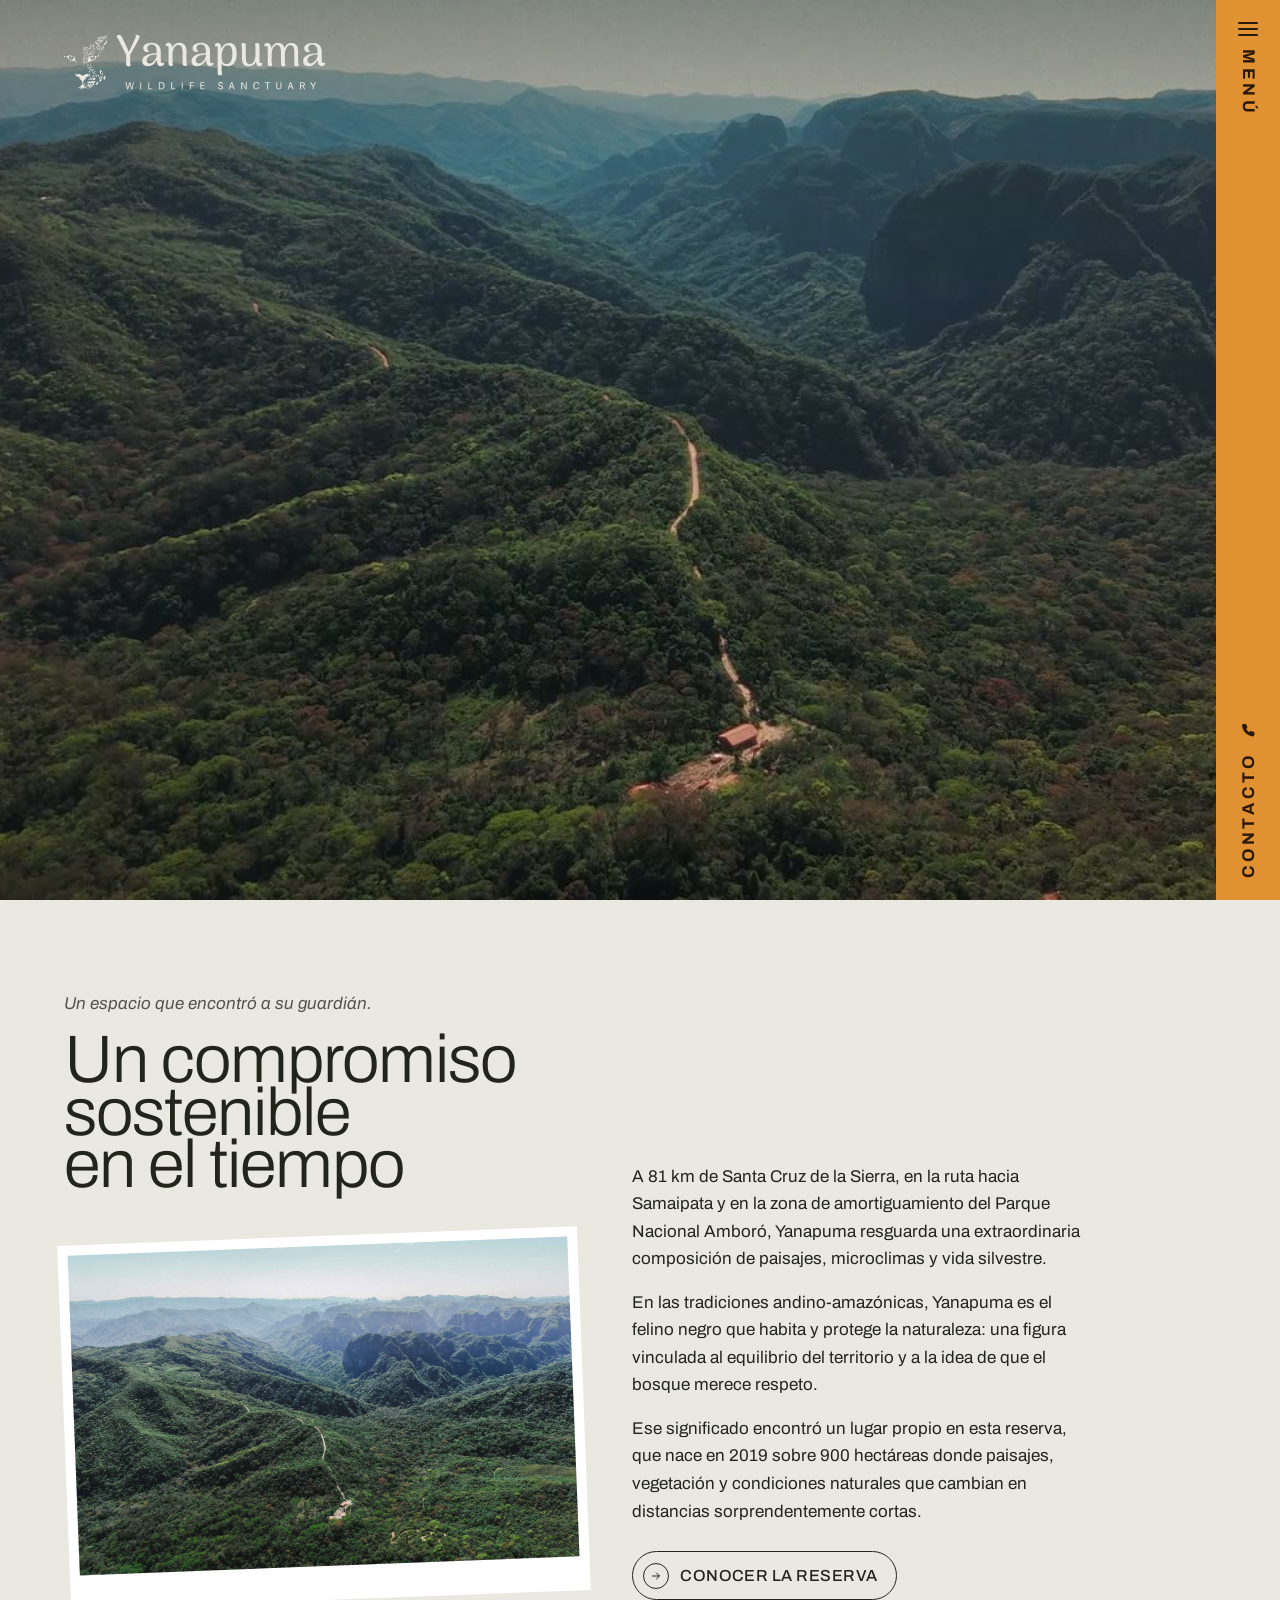
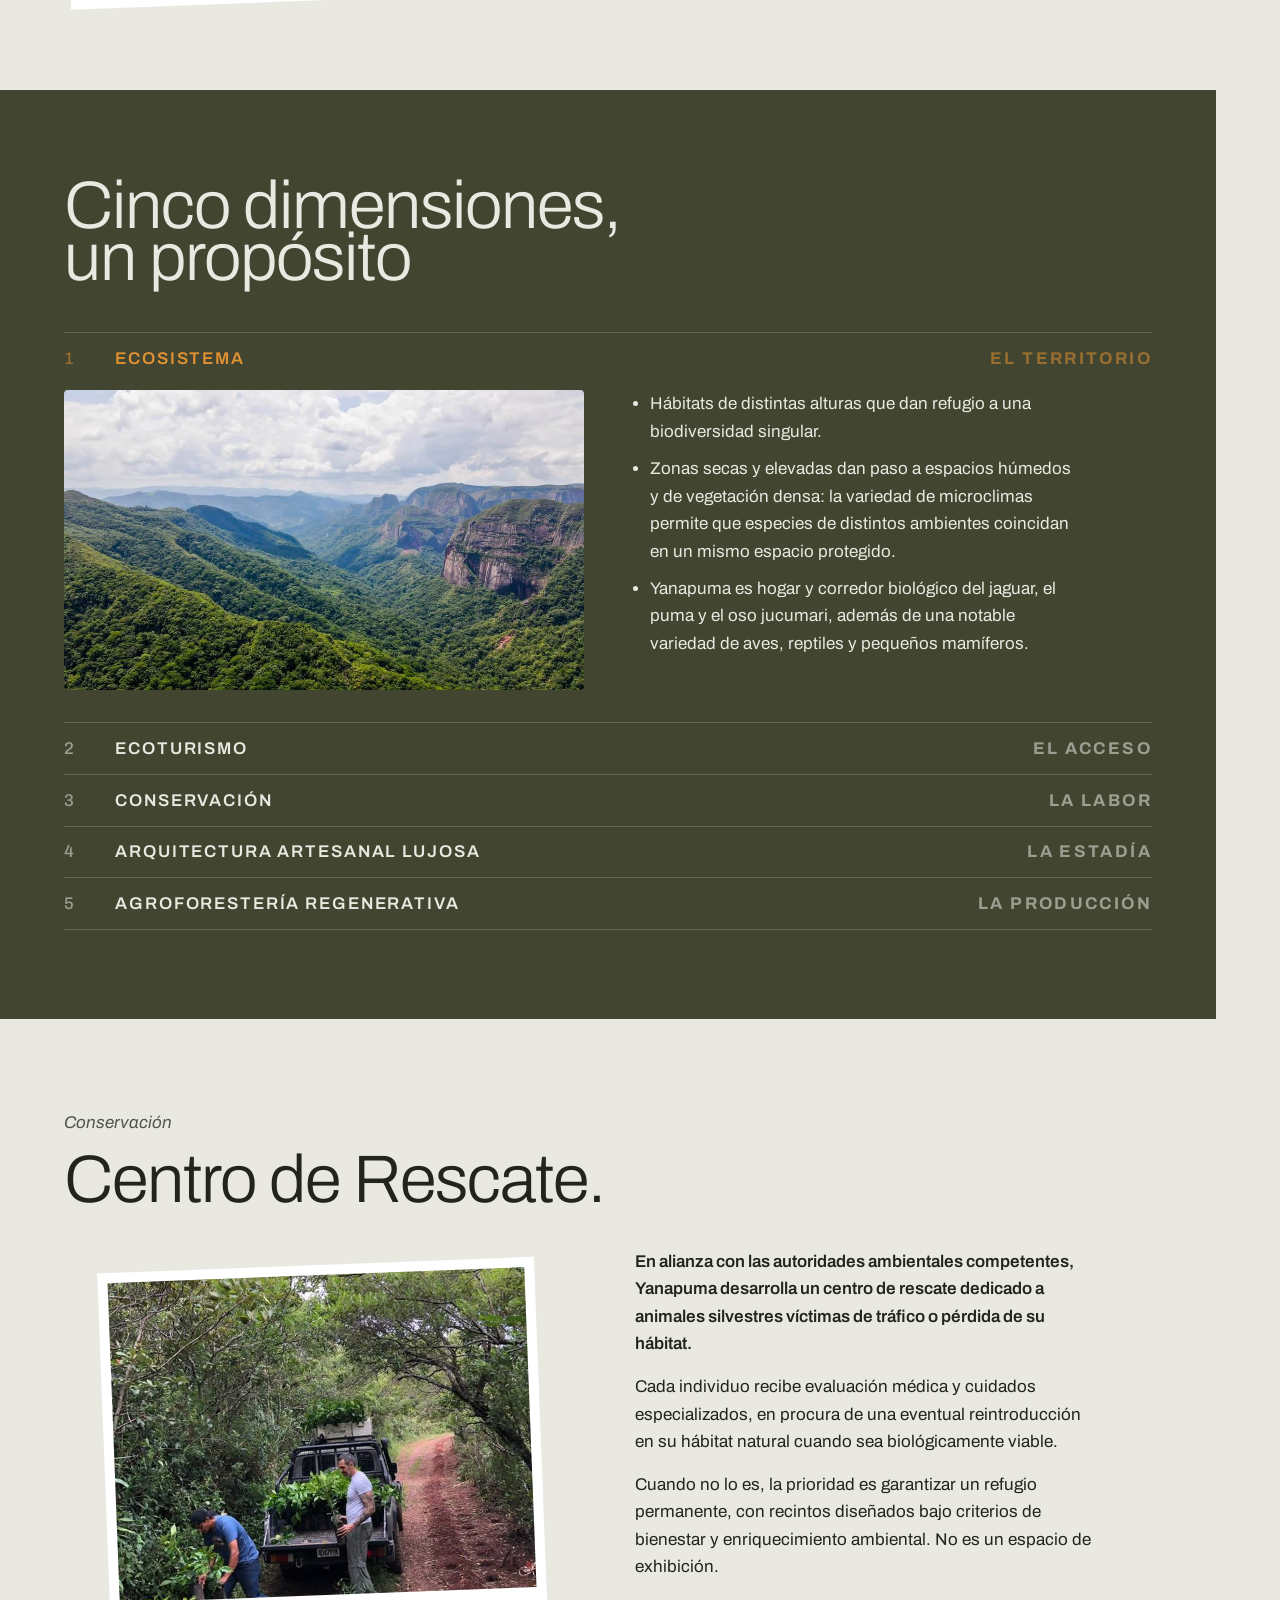
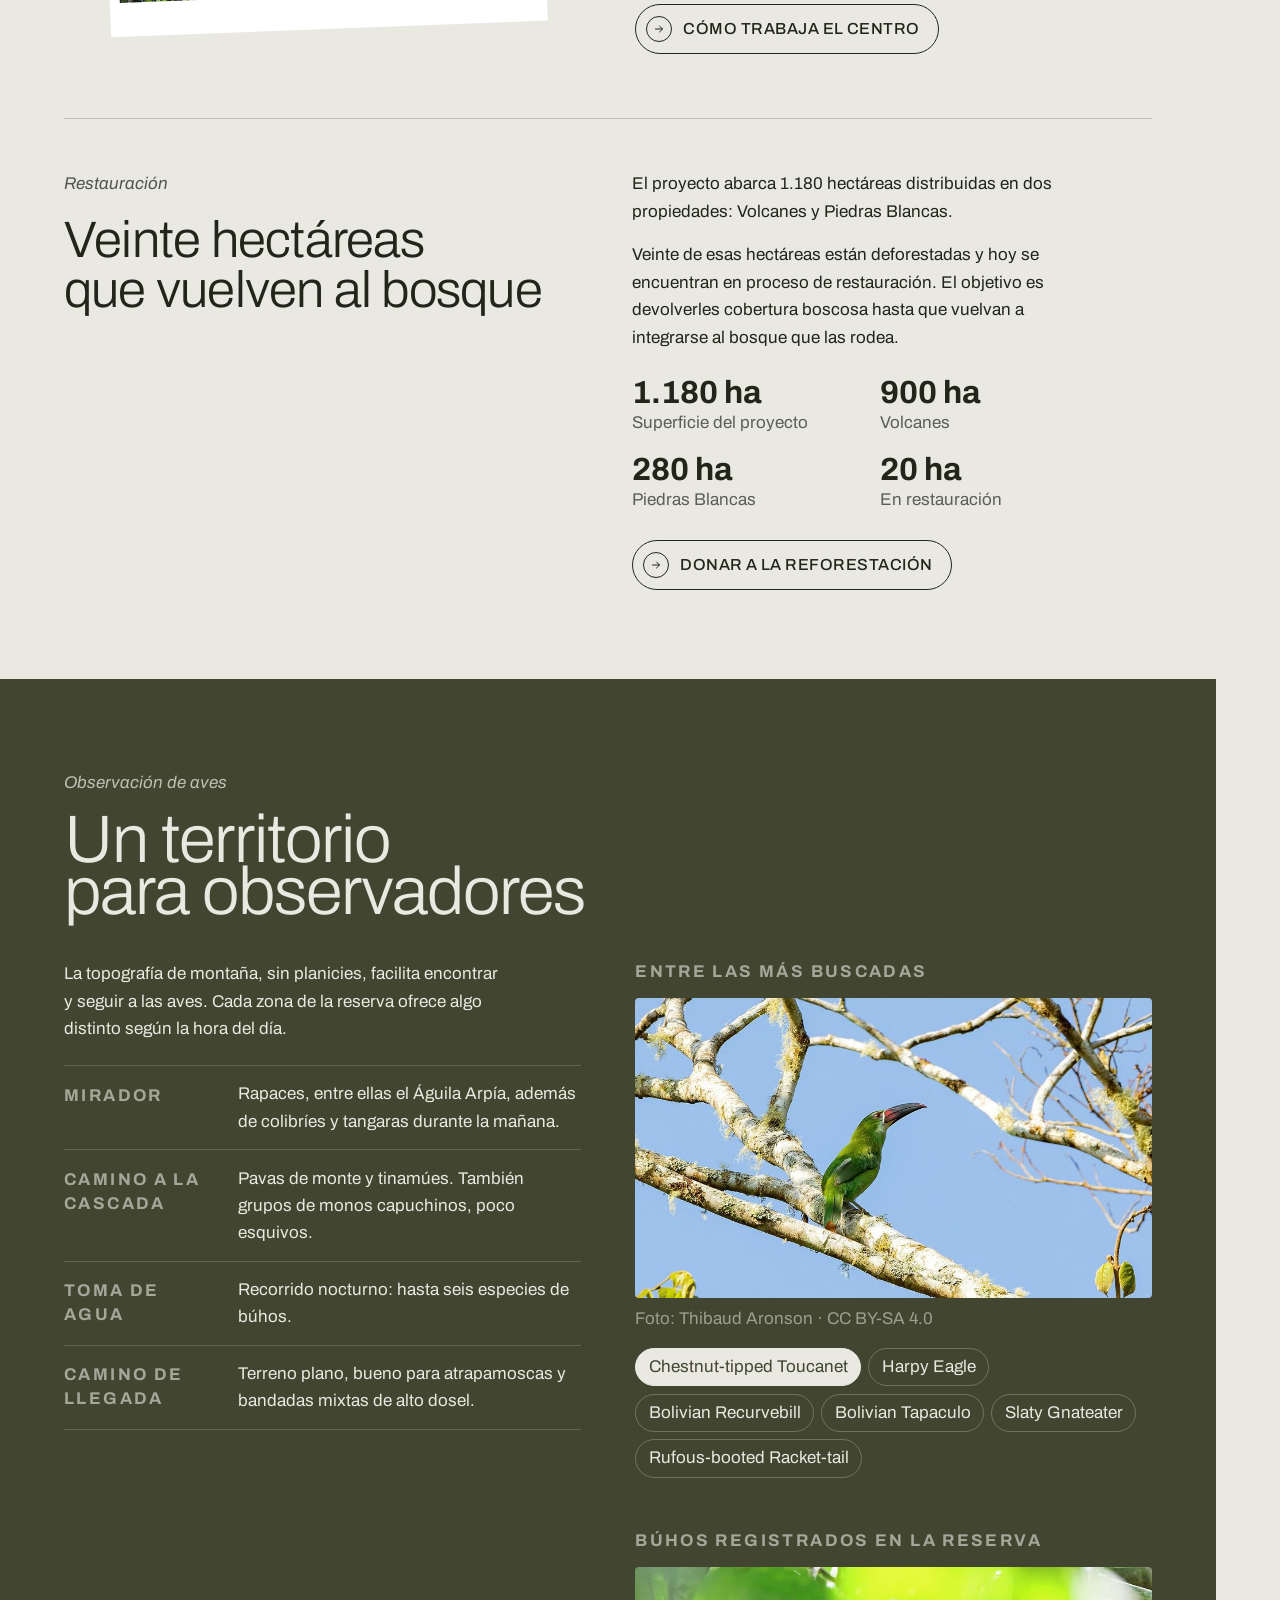
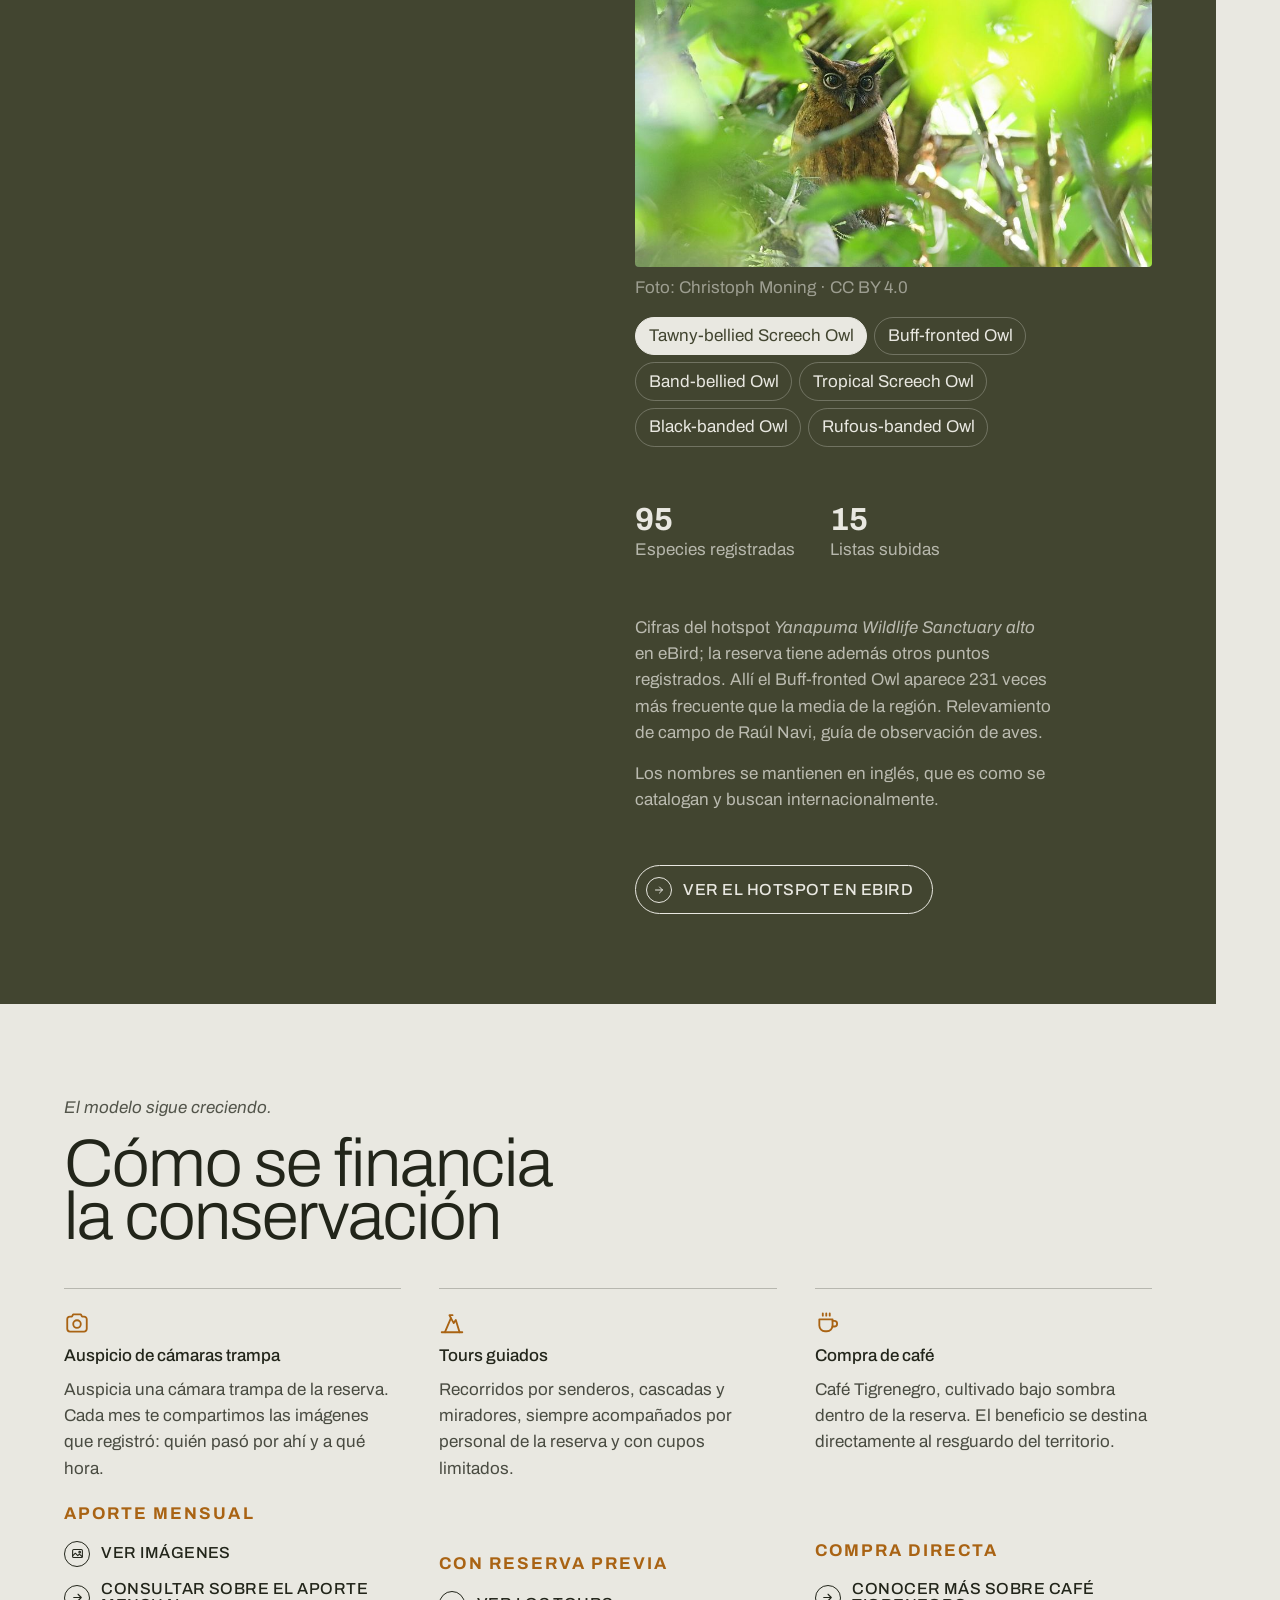
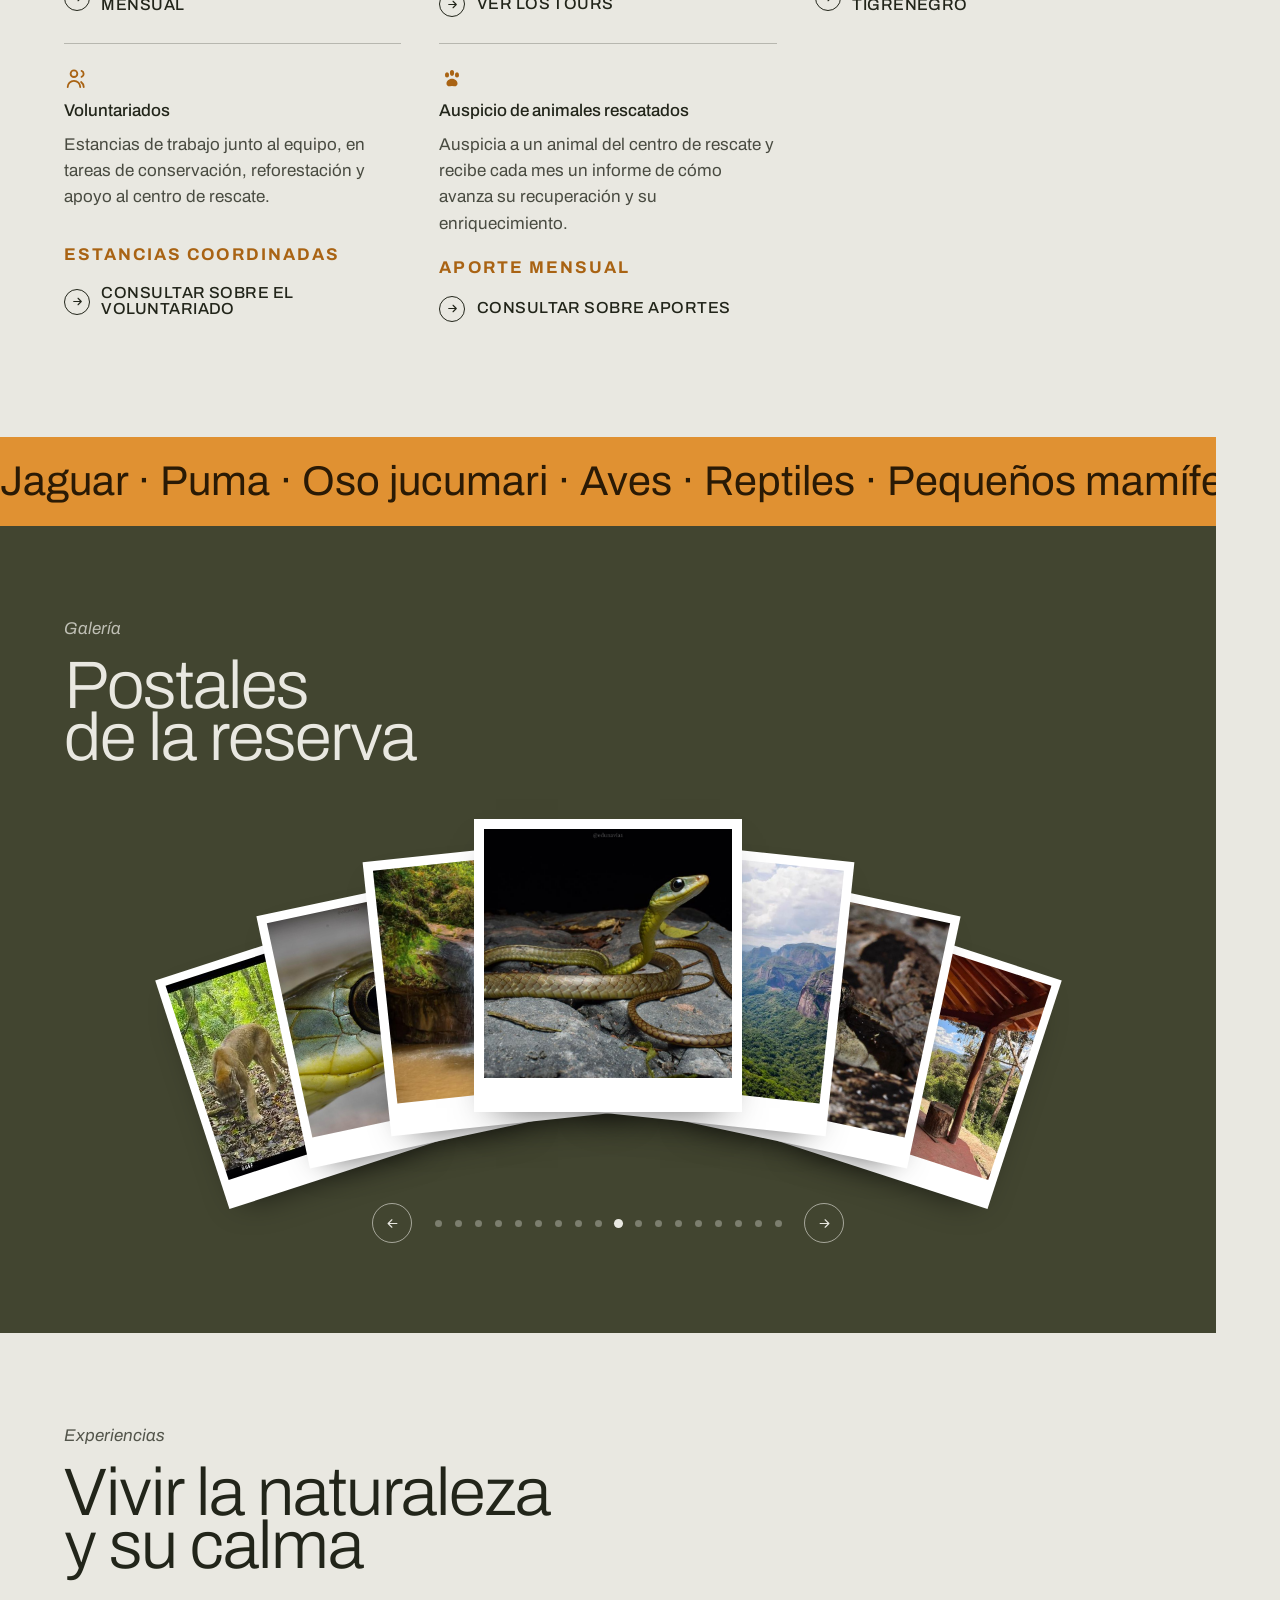
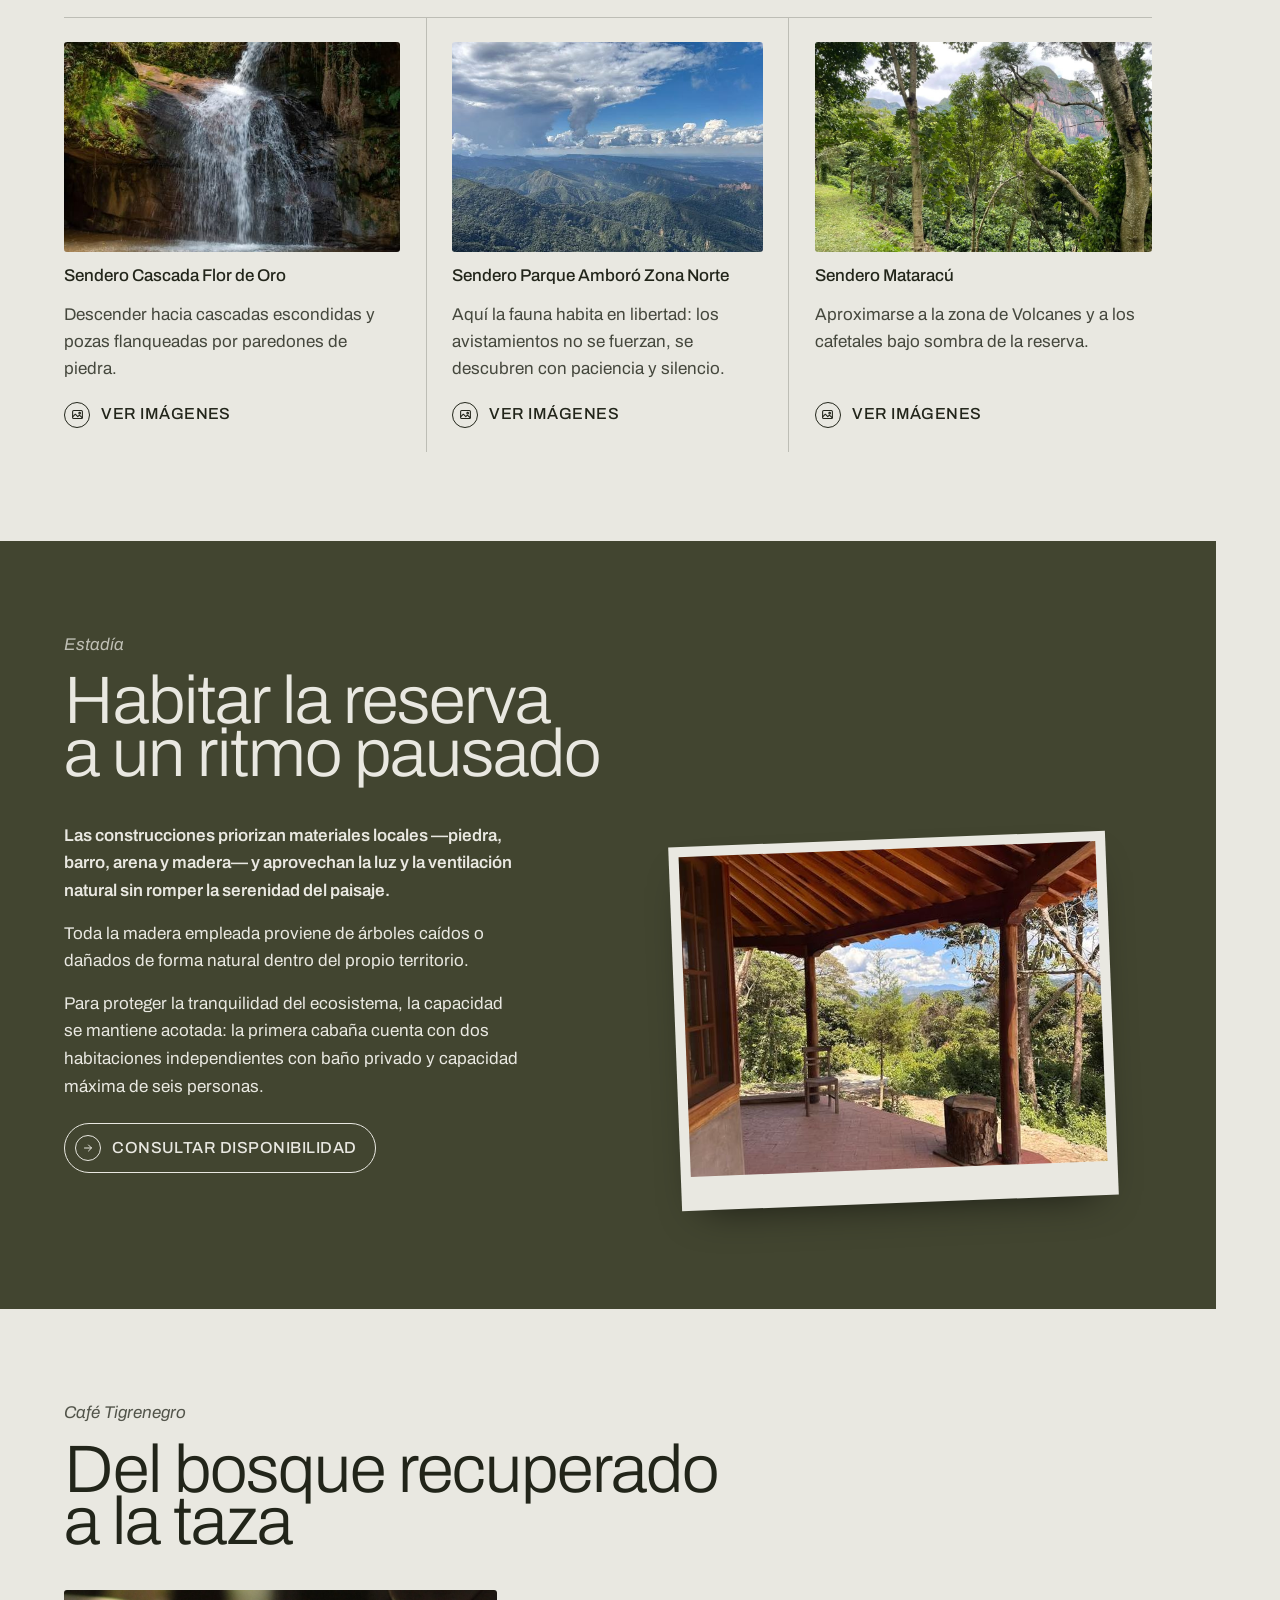
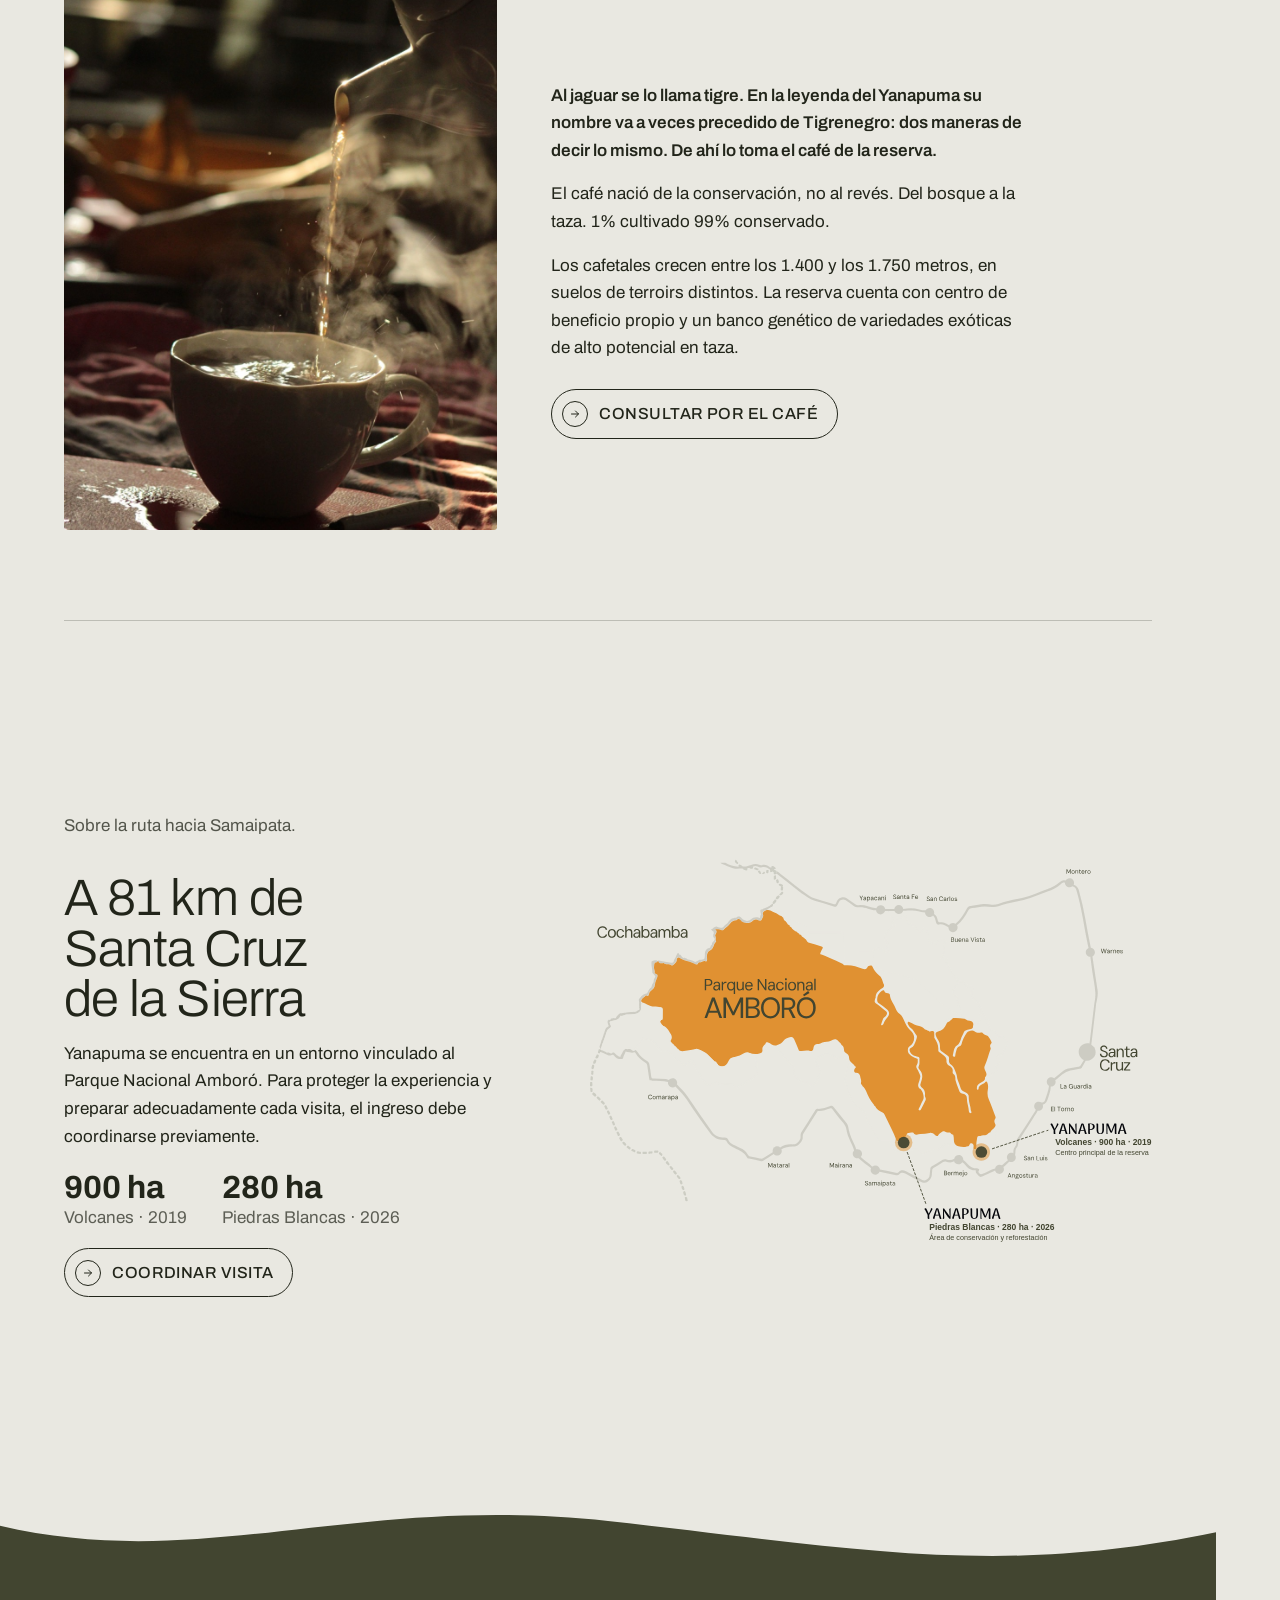
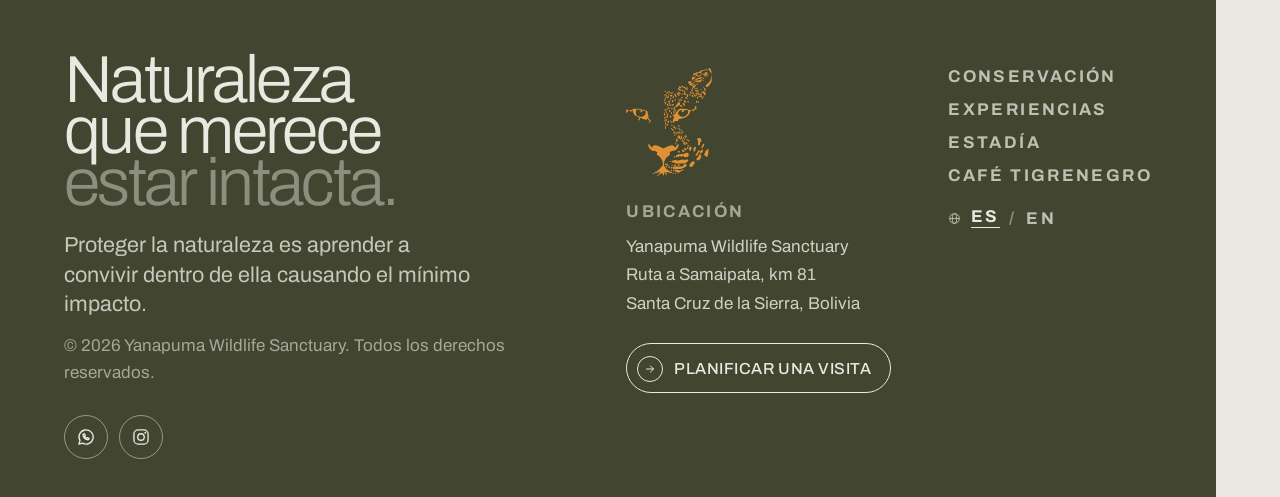
==== commit 718254d4: "Portada solo con video, nuevos textos y fauna en la galería de postales - Portada: se quitan el titu" ====
--- a/index.html
+++ b/index.html
@@ -19,7 +19,7 @@
 <link rel="alternate" hreflang="es" href="./">
 <link rel="alternate" hreflang="en" href="en/">
 <link rel="alternate" hreflang="x-default" href="./">
-<link rel="stylesheet" href="css/styles.css?v=31">
+<link rel="stylesheet" href="css/styles.css?v=33">
 <script>try{if(localStorage.getItem("yanapuma.welcomed"))document.documentElement.classList.add("pl-seen")}catch(e){}</script>
 </head>
 <body>
@@ -63,10 +63,7 @@
          aria-label="Recorrido por la reserva: vuelo sobre las serranías boscosas, los cafetales y el equipo de Yanapuma"><source src="assets/video/Yanapuma-Hero-3-web.mp4" type="video/mp4"></video>
   <div class="hero-in shell">
     <a class="brand" href="./" aria-label="Yanapuma Wildlife Sanctuary"><svg fill="currentColor" aria-hidden="true" focusable="false" xmlns="http://www.w3.org/2000/svg" xmlns:xlink="http://www.w3.org/1999/xlink" viewBox="0 0 420.4 87.6"> <g> <path d="M32,80.4C32,80.4,32.1,80.4,32,80.4l0.1,0.2c0,0.1,0,0.1,0.1,0.1c0.1,0.1,0.2,0.1,0.3,0.1s0.2,0,0.3-0.1 s0.1-0.1,0.2-0.2c0-0.1,0.1-0.1,0.1-0.2c0.1-0.1,0.1-0.2,0.1-0.4c0-0.1,0-0.1,0-0.2c0,0,0-0.1-0.1-0.1c0,0-0.1,0-0.1-0.1h-0.1h-0.1 c-0.1,0-0.1,0-0.1,0s-0.1,0-0.1,0.1l-0.1,0.1l0,0l0,0l0,0l0,0l0,0h-0.1c-0.1,0-0.1,0-0.2,0s-0.1,0-0.1,0.1L32,79.9 c0,0.1-0.1,0.2,0,0.3C31.9,80.3,32,80.4,32,80.4"/> <path d="M36.9,82.5c-0.1-0.1-0.2-0.1-0.3,0s-0.2,0.1-0.2,0.2v0.1c0,0,0,0,0,0.1h-0.1c0,0-0.1,0-0.1,0.1 s-0.1,0.1-0.1,0.2s0,0.2,0,0.4v0.1c0,0.1,0,0.1,0.1,0.2c0,0.1,0.1,0.1,0.1,0.1h0.1c0.1,0,0.2,0,0.3-0.1s0.2-0.3,0.3-0.5 c0-0.1,0-0.2,0.1-0.3c0-0.1,0-0.2,0-0.3C37.1,82.7,37,82.6,36.9,82.5"/> <path d="M39,82.7c-0.1-0.1-0.1-0.1-0.2-0.2c-0.1,0-0.1-0.1-0.2-0.1c-0.1,0-0.2,0-0.3,0s-0.1,0-0.2,0.1S38,82.6,38,82.6 l-0.1,0.1c0,0,0,0.1,0,0.2s0,0.2,0.1,0.2v0.1c0,0.1,0,0.2,0,0.2v0.1c0,0.1,0,0.1,0.1,0.1c0,0,0,0.1,0.1,0.1l0.1,0.1 c0.1,0,0.1,0,0.2,0c0.1,0,0.1,0,0.2,0c0.1,0,0.2-0.1,0.2-0.1c0.1-0.1,0.2-0.1,0.2-0.2s0.1-0.2,0.1-0.2c0-0.1,0-0.2,0-0.3 C39.2,82.8,39.1,82.8,39,82.7"/> <path d="M37.6,80.6c-0.1-0.2-0.2-0.3-0.3-0.3c-0.1-0.1-0.2-0.1-0.3-0.1s-0.2,0-0.3,0.1s-0.2,0.2-0.2,0.3l0,0 c-0.1,0-0.2,0-0.2,0c-0.1,0-0.2,0.2-0.2,0.2c0,0.1,0,0.3,0.1,0.4c0.2,0.2,0.4,0.3,0.6,0.3c0.1,0,0.3,0,0.4,0c0.1,0,0.2-0.1,0.3-0.2 C37.6,81.1,37.7,80.8,37.6,80.6"/> <path d="M34.4,80.8c0,0.1,0.1,0.1,0.1,0.2s0.1,0.1,0.2,0.1h0.1c0.1,0,0.1,0,0.2,0s0.1,0,0.1-0.1l0.1-0.1l0,0h0.1l0,0 c0.1,0,0.1-0.1,0.1-0.1c0.1-0.1,0.1-0.1,0.1-0.2s0-0.1,0-0.2v-0.1c0,0,0-0.1-0.1-0.1l-0.1-0.1l0,0L35.2,80h-0.1H35h-0.1h-0.1h-0.1 h-0.1c0,0-0.1,0-0.1,0.1l0,0l-0.1,0.1c0,0-0.1,0.1-0.1,0.2s-0.1,0.1-0.1,0.2s0,0.1,0,0.2s0,0.1,0,0.2 C34.3,80.6,34.3,80.7,34.4,80.8"/> <path d="M38.6,85.4c-0.1-0.1-0.2-0.1-0.3-0.1h-0.4c-0.1,0-0.1,0-0.2,0c0,0-0.1,0-0.1,0.1l-0.1,0.1c0,0,0,0.1,0,0.2v0.1 c0,0.1,0.1,0.1,0.1,0.2c0.1,0.1,0.2,0.1,0.3,0.1h0.4c0.1,0,0.1,0,0.2,0c0,0,0.1,0,0.1-0.1l0.1-0.1c0,0,0-0.1,0-0.2v-0.1 C38.6,85.5,38.6,85.4,38.6,85.4"/> <path d="M40.4,85.5C40.4,85.5,40.4,85.4,40.4,85.5l-0.2-0.2l-0.1-0.1c0,0,0,0-0.1,0c0,0-0.1,0-0.1-0.1 c-0.1,0-0.1,0-0.2,0l0,0h-0.1c-0.1,0-0.1,0-0.1,0.1l-0.1,0.1v0.1c0,0.1,0,0.1,0,0.2v0.1l0,0l0,0v0.1c0,0.1,0.1,0.1,0.1,0.2 s0.1,0,0.1,0.1c0.1,0,0.1,0.1,0.2,0.1s0.2,0,0.2,0s0.1,0,0.2-0.1l0.1-0.1l0.1-0.1C40.4,85.6,40.4,85.6,40.4,85.5L40.4,85.5"/> <path d="M45.5,82c-0.3,0.3-0.6,0.5-1,0.7c-0.1,0.1-0.2,0.1-0.4,0.2c0,0-0.1,0-0.1,0.1c-0.1,0-0.2,0.1-0.3,0.1 c-0.2,0-0.5,0.2-0.7,0.1c-0.1,0-0.1,0-0.1-0.1c-0.1-0.1-0.2-0.2-0.3-0.3c-0.2-0.1-0.5-0.1-0.7-0.1s-0.4,0.2-0.6,0.1 c-0.2,0-0.4-0.2-0.6-0.3c-0.2-0.1-0.4,0-0.5,0.1c-0.4,0-0.7,0.3-0.8,0.6c-0.1,0.4,0.2,0.8,0.6,1c0.2,0.1,0.3,0.1,0.5,0.1 s0.4-0.1,0.5,0s0.3,0.2,0.5,0.3c0.2,0.1,0.4,0.2,0.6,0.2c0.4,0,0.8-0.1,1.2-0.3c0.3-0.2,0.6-0.6,0.9-0.8c0.1,0,0.1-0.1,0.2-0.1 c0.1-0.1,0.2-0.1,0.4-0.2s0.2-0.1,0.4-0.2c0.4-0.2,0.8-0.4,1-0.8C46.3,82.1,45.8,81.7,45.5,82"/> <path d="M37.8,85.1c-0.3-0.3-2.8-1.5-2.8-1.5s-1.3-0.9-2.1-1.5c-0.7-0.5-2.2-3-2.2-3v-1.4l0,0v-0.4l0,0 c0,0,0-1.1,0.6-2.5c0.6-1.3,1.7-3.1,4.2-4.6l0,0l-0.3-1.9c0.2-0.2,1.7-1.5,3.6-1.1l0,0l0,0c0.1-0.1,2.2-1.3,2.7-2.2 c0.5-0.8,1-2,1-3.1v-0.1h-0.1c0,0-1.2,0.1-1.6,1c-0.4,0.8-1.1,1.6-1.1,1.6s0,0.2-0.2,0.2c-0.1,0-0.2-0.2-0.3-0.4c0,0,0-0.1-0.1-0.1 c-0.3-0.7-0.9-2.2-4.4-0.9l-4.6,2.3l-4.6-2.2c-3.5-1.2-4.1,0.2-4.4,0.9c0,0,0,0.1-0.1,0.1c-0.1,0.2-0.2,0.3-0.3,0.4c0,0,0,0-0.1,0 c0.1-0.1,0.1-0.1,0.1-0.1S20,63.8,19.6,63c-0.5-0.9-1.6-1-1.6-1h-0.1v0.1c0,1,0.5,2.2,1,3.1s2.6,2.1,2.7,2.2l0,0l0,0 c1.9-0.3,3.4,0.9,3.6,1.1l-0.3,1.9l0,0c4.8,2.7,4.8,7,4.8,7.1v0.4l0,0l0,0v0.9c0,0-2.2,3-3.7,4l-0.9,0.6c0,0,0.4,0.8,0,0.8 S24.3,84,24.3,84h-0.6l-0.3,0.8c0,0-0.2,0.7-0.6,0.2l-0.9,0.2l-0.2,0.4c0,0-0.6,0.2-0.3,0.2c0.3,0.1,1,0.2,1.4-0.1 c0.4-0.2,0.3-0.7,1.2-0.6c0.8,0.1,0.8,0.2,1.2,0.1c0.3-0.2,1.3-1.1,1.3-1.1s1.1,0.1,0.7,1c-0.4,0.9-1,1.2-1,1.2S25,87,25,87.4 s0.3,0.2,0.7,0s0.4-0.3,0.7-0.6s0.8-0.4,0.8-0.4s0.9-0.6,1.3-0.9c0.6-0.6,0.7,0,0.7,0l0.8,1.6c0,0,0.2,0.5,0.5,0.5s0-3.2,0.4-3 s0.7,0.6,0.7,0.6l0.4,0.6c0,0,0.1,0.3,0.2,0.6c0.2,0.2,0.5,0.7,0.7,0.7s-0.1-0.6-0.1-0.9s-0.1-0.7-0.2-1.2 c-0.2-0.5,0.4-0.8,0.4-0.8l1.9,0.8C34.9,84.8,38.1,85.4,37.8,85.1"/> <path d="M39.6,71.7L39.6,71.7c-0.1-0.1-0.2-0.1-0.2-0.2s-0.1,0-0.2,0l0,0h-0.1l0,0c-0.1,0-0.2,0.1-0.2,0.2l-0.1,0.1 c0,0,0,0.1-0.1,0.2c0,0.1,0,0.1,0,0.2l0,0v0.1l0,0c0,0,0,0.1,0.1,0.1l0.1,0.1l0.1,0.1c0,0,0,0,0.1,0c0,0,0,0,0.1,0s0.1,0,0.2,0h0.1 l0,0h0.1c0,0,0,0,0.1,0c0,0,0,0,0.1,0c0,0,0.1,0,0.1-0.1s0.1-0.1,0.1-0.1s0-0.1,0.1-0.1l0,0v-0.1l0,0c0-0.1,0-0.2-0.1-0.2 C39.7,71.8,39.7,71.8,39.6,71.7C39.7,71.7,39.6,71.7,39.6,71.7"/> <path d="M50,68.8c-0.3-0.2-0.7-0.2-1,0.1c0,0,0,0-0.1,0.1c-0.1,0-0.1,0-0.1,0c-0.2-0.1-0.4-0.1-0.7,0 c-0.2,0.1-0.2,0.2-0.3,0.3c0,0,0,0,0,0.1h-0.1c-0.5-0.2-0.9,0.2-1.2,0.5c-0.1,0.2-0.3,0.3-0.4,0.5c-0.1-0.2-0.2-0.4-0.4-0.5 c-0.3-0.1-0.6-0.1-0.9-0.1c-0.1,0-0.2,0-0.2,0h-0.1l0,0l0,0c-0.2-0.1-0.4-0.1-0.6,0.1c-0.1,0.1-0.1,0.2-0.2,0.3 c-0.2,0-0.3,0.1-0.5,0.2c0-0.1-0.1-0.1-0.1-0.2c-0.2-0.3-0.7-0.5-1.1-0.3c-0.1,0.1-0.2,0.2-0.2,0.2s0,0.1-0.1,0.1l0,0 c0,0,0,0-0.1,0.1l0,0c0,0-0.1,0-0.1,0.1l0,0c-0.1,0.1-0.3,0.1-0.4,0.1H41h-0.1c-0.1,0-0.2,0-0.2,0c-0.2,0-0.3,0.1-0.3,0.2 c-0.1,0-0.2,0.1-0.2,0.2c-0.1,0.2,0,0.4,0.1,0.5l0,0c0,0,0,0,0.1,0.1c0,0,0,0,0.1,0.1l0,0l0,0l0,0c-0.1,0.2,0,0.4,0.1,0.5 c0.2,0.1,0.3,0.1,0.5,0l0.4-0.3c0.3,0,0.5,0.1,0.8,0.3c0.2,0.2,0.6-0.1,0.6-0.3l0,0l0,0v-0.1c0,0,0,0,0-0.1l0,0l0,0l0,0H43l0,0l0,0 l0,0l0,0c0.2,0,0.3-0.1,0.4-0.3v-0.1c0.2,0.1,0.4,0.2,0.6,0.2c0.1,0,0.2,0,0.2,0v0.1c0,0.2,0.1,0.4,0.2,0.5c0.3,0.1,0.7,0,0.9-0.2 c0.1-0.1,0.1-0.1,0.2-0.2c0,0,0,0,0-0.1h0.1c0.1,0,0.2-0.1,0.2-0.1c0.1-0.1,0.2-0.1,0.2-0.2c0.1,0.2,0.2,0.2,0.3,0.2l0,0 c0,0.3,0.1,0.7,0.5,0.8c0.2,0.1,0.6,0.1,0.8,0c0.6,0.3,1.4,0.1,2-0.2c0.3-0.2,0.8-0.5,0.8-0.9c0-0.1,0-0.2-0.1-0.3c0,0,0,0,0-0.1 v-0.1c0.1-0.2,0.1-0.4,0.1-0.7C50.6,69.5,50.4,69.1,50,68.8 M40.3,71.7L40.3,71.7L40.3,71.7 M41.4,70.5L41.4,70.5L41.4,70.5"/> <path d="M48.9,74.2c-0.5,0.1-1.1,0.2-1.6,0.3c-0.1,0-0.2,0.1-0.4,0.1h-0.1l0,0c-0.2-0.2-0.4-0.3-0.7-0.4 c-0.5-0.2-1-0.1-1.4,0.1c-0.6,0.2-1.1,0.4-1.7,0.5c-0.6,0.1-1.2,0.2-1.7,0.2c-0.6,0-1.1-0.3-1.7-0.3c-0.6,0-1.2,0.2-1.7,0.4 c-0.1,0-0.2,0.1-0.2,0.2c-0.3,0-0.6,0.2-0.8,0.4c-0.2,0.3-0.1,0.8,0.2,1.1c0.2,0.1,0.4,0.1,0.6,0c0.2-0.1,0.3-0.2,0.5-0.2 s0.4,0.1,0.6,0.2c0.2,0.1,0.4,0.2,0.7,0.3c1,0.4,2,0.6,3.1,0.6s2.1,0,3.2-0.1c1-0.1,2.1-0.4,3-0.8c0.7-0.3,2.1-1,1.5-2 C49.9,74.1,49.4,74.2,48.9,74.2"/> <path d="M32.4,78.7L32.4,78.7L32.4,78.7c0.2,0,0.2,0,0.2,0c0.1,0,0.2-0.1,0.2-0.2c0,0,0.1-0.1,0.1-0.2s0-0.1,0-0.2 s0-0.2-0.1-0.3c0,0,0,0,0-0.1l-0.1-0.1c-0.1-0.1-0.2-0.1-0.3-0.2c-0.2-0.1-0.4,0-0.6,0.1c-0.1,0.1-0.2,0.1-0.2,0.2 s-0.1,0.1-0.1,0.2s-0.1,0.1-0.1,0.2s0,0.2,0,0.3c0,0.1,0.1,0.2,0.2,0.2c0.1,0,0.1,0,0.2,0c0.1,0.1,0.2,0.2,0.3,0.2 C32.2,78.7,32.3,78.7,32.4,78.7"/> <path d="M48.1,77.5c-0.4-0.1-0.8,0-1.1,0.3s-0.4,0.7-0.6,1.1c-0.1,0.4-0.3,0.6-0.7,0.7c-0.5,0.1-0.9,0.1-1.4,0.1 c-0.6,0-1.1,0.1-1.6,0.1c-0.3,0-0.6,0-0.9,0.1c0,0,0,0-0.1,0l0,0l-0.1-0.1c-0.1-0.1-0.2-0.2-0.3-0.2c-0.2-0.1-0.4,0-0.7,0.1 c-0.1,0-0.2,0.1-0.2,0.1l0,0l-0.1-0.1c-0.2-0.2-0.5-0.2-0.7,0c-0.2,0.1-0.2,0.2-0.4,0.2s-0.4-0.1-0.6-0.1c-0.3,0-0.5,0-0.7,0.2 c-0.2,0.1-0.1,0.4,0,0.5l0,0c0,0.2-0.1,0.4-0.1,0.6c0,0.1,0,0.3,0.1,0.4c0.3,0.3,0.9,0.4,1.2,0.1c0,0,0,0,0.1,0 c0.1,0.2,0.2,0.3,0.4,0.5c0.4,0.2,0.9,0.2,1.3,0c0.2-0.1,0.4-0.2,0.6-0.2c0.2-0.1,0.4,0,0.7,0c0.5,0.1,0.9,0.2,1.4,0 c0.2-0.1,0.4-0.2,0.7-0.3c0.2-0.1,0.5-0.2,0.7-0.2c0.5-0.1,1-0.2,1.4-0.4c0.4-0.2,0.9-0.4,1.3-0.6c0.7-0.4,1.4-1.1,1.1-2 C48.7,78,48.4,77.7,48.1,77.5 M39.2,81.5L39.2,81.5 M40.5,79.9L40.5,79.9C40.4,80,40.5,79.9,40.5,79.9"/> <path d="M34,79.7c0.1,0,0.2-0.1,0.3-0.2c0.2-0.3,0.1-0.8-0.2-1H34c-0.1-0.2-0.1-0.3-0.1-0.5c0,0,0,0,0,0.1 c0-0.1,0-0.2-0.1-0.2c-0.1-0.1-0.2-0.1-0.3-0.1s-0.2,0-0.3,0.1s-0.1,0.2-0.1,0.3c0.1,0.5,0.2,1.1,0.6,1.5 C33.7,79.6,33.8,79.7,34,79.7"/> <path d="M37.4,78.5C37.4,78.4,37.4,78.4,37.4,78.5l-0.2-0.2h-0.1c-0.1,0-0.1,0-0.2,0c-0.1,0-0.2,0.1-0.2,0.2 c0,0,0,0.1,0,0.2c0,0.2,0.1,0.3,0.1,0.5c0,0.1,0,0.1,0.1,0.1l0.1,0.1h0.1c0.1,0,0.1,0,0.2,0c0.1,0,0.2-0.1,0.2-0.2 c0.1-0.1,0.1-0.2,0-0.3C37.5,78.8,37.4,78.6,37.4,78.5"/> <path d="M38.7,79c0.2,0.2,0.4,0.4,0.7,0.5s0.6,0,0.8-0.2c0.1-0.1,0.2-0.1,0.2-0.2V79c0-0.1,0-0.1-0.1-0.2 s-0.1-0.2-0.2-0.3c-0.1-0.1-0.2-0.2-0.3-0.2c-0.2-0.1-0.3-0.1-0.4-0.1c-0.1,0-0.2,0-0.4,0c-0.1,0-0.2,0.1-0.2,0.2s-0.1,0.2,0,0.2 v0.1C38.7,78.8,38.7,78.9,38.7,79"/> <path d="M42,79.4c0.1,0.1,0.2,0.1,0.3,0.1c0.6-0.1,1-0.7,1-1.2c0-0.1,0-0.2-0.1-0.3c-0.1-0.1-0.2-0.1-0.3-0.1 s-0.2,0-0.3,0.1s-0.1,0.2-0.1,0.3v0.1v0.1c0,0,0-0.1-0.1-0.1c-0.1-0.1-0.2-0.1-0.3-0.1s-0.2,0-0.3,0.1c0,0-0.1,0.1-0.1,0.2 c0,0.2,0,0.3,0,0.5C41.9,79.3,41.9,79.4,42,79.4"/> <path d="M35.5,75.5c-0.5,0-0.5,0.7,0,0.7S36,75.5,35.5,75.5"/> <path d="M54.8,75.8c-0.4-0.3-0.9-0.3-1.3,0s-0.7,0.6-1.1,1c-0.6,0.6-1.3,1.4-1.3,2.4c0,0.5,0.3,0.9,0.7,1.1 c0.4,0.1,0.8,0,1.2-0.1c0.9-0.3,1.5-1.2,1.5-2.1V78c0.1-0.1,0.2-0.2,0.3-0.3c0.2-0.2,0.4-0.4,0.5-0.6 C55.7,76.5,55.2,76.1,54.8,75.8"/> <path d="M58.9,70.3c-0.1,0.2-0.1,0.4-0.2,0.6s-0.1,0.4-0.2,0.7c-0.2,0.4-0.5,0.7-0.8,1s-0.7,0.6-0.8,1.1 c-0.1,0.5,0,1,0.5,1.2c0.4,0.2,0.8,0.1,1.1-0.2c0.3,0,0.7-0.2,0.9-0.4c0.4-0.3,0.6-0.7,0.7-1.1c0.1-0.2,0.1-0.4,0.2-0.6 s0.2-0.4,0.3-0.6c0.2-0.5,0-1-0.3-1.4C60,70.2,59.3,69.7,58.9,70.3"/> <path d="M66.2,65.6c-0.3,0-0.6,0.2-0.8,0.4c-0.2,0.2-0.2,0.5-0.3,0.7c-0.1,0.2-0.4,0.2-0.6,0.3c-0.3,0.2-0.4,0.7-0.5,1 c-0.1,0.3-0.3,0.7-0.4,1s-0.3,0.7-0.4,1c-0.2,0.7,0.5,1,1.1,1.1c0.1,0,0.1,0,0.2,0c0,0.4,0.1,0.9,0.6,1c0.7,0.1,1-0.6,1.1-1.2 c0.1-0.5-0.1-1.1,0.2-1.5c0.1-0.2,0.3-0.5,0.3-0.8c0-0.2,0-0.3-0.1-0.4c-0.1-0.2-0.1-0.1-0.1-0.3c0.1-0.3,0.2-0.7,0.2-1 c0-0.4,0-0.7,0-1.1C66.5,65.7,66.3,65.7,66.2,65.6"/> <path d="M61.2,66.2c-0.3,0.2-0.5,0.5-0.7,0.7c-0.1,0.1-0.2,0.2-0.2,0.3c-0.1,0-0.2,0-0.3,0.1c-0.4,0.4-0.5,1-0.3,1.5 c0.1,0.3,0.3,0.6,0.7,0.5c0.2-0.1,0.3-0.2,0.4-0.3c0.1-0.1,0.2-0.2,0.3-0.4c0.3-0.5,0.7-0.9,0.9-1.4c0.2-0.3,0.3-0.7,0.1-1 C61.8,66.1,61.4,66.1,61.2,66.2"/> <path d="M57.7,70.6c0.3-0.5,0.3-1.2,0.7-1.7c0.3-0.5,0.9-0.7,1.1-1.3c0.1-0.2,0.1-0.6-0.2-0.7 c-0.3-0.3-0.7-0.2-0.9,0.1c-0.3,0.3-0.5,0.7-0.7,1c0,0-0.1,0-0.1,0.1c-0.7,0.8-1.2,1.7-1.6,2.6c-0.1,0.2-0.1,0.4,0.1,0.5 C56.8,71.4,57.4,71.1,57.7,70.6"/> <path d="M56.1,65.6c0.1-0.1,0.1-0.2,0.2-0.3c0.1-0.2,0.2-0.5,0.1-0.8c-0.1-0.2-0.3-0.5-0.5-0.5 c-0.5-0.2-0.9,0.4-1.1,0.8s-0.3,0.9-0.4,1.4c0,0.5,0.1,1,0.2,1.5c0.1,0.1,0.1,0.2,0.2,0.2s0.3,0,0.4-0.1s0.2-0.2,0.2-0.4 c0.1,0,0.2-0.1,0.2-0.2c0.1-0.3,0.2-0.7,0.3-1C56.1,66,56.2,65.8,56.1,65.6"/> <path d="M51.3,66.9c0.3,0.2,0.6,0.3,0.9,0.1s0.5-0.5,0.4-0.8c0-0.1-0.1-0.1-0.1-0.2c0.1-0.2,0.1-0.4,0.2-0.6 c0.1-0.3,0.2-0.6,0.2-0.8c0-0.3-0.2-0.7-0.5-0.7c-0.2-0.1-0.6,0-0.8,0.1c-0.5,0.3-0.7,0.9-0.7,1.4C50.8,65.9,50.8,66.5,51.3,66.9" /> <path d="M47.6,66.7L47.6,66.7L47.6,66.7L47.6,66.7"/> <path d="M47.5,66.6L47.5,66.6C47.6,66.7,47.6,66.7,47.5,66.6C47.6,66.7,47.6,66.7,47.5,66.6L47.5,66.6 C47.6,66.7,47.6,66.7,47.5,66.6L47.5,66.6L47.5,66.6L47.5,66.6L47.5,66.6c0.1,0.3,0.3,0.4,0.5,0.3c0.1,0,0.2-0.1,0.2-0.2 c0.3-0.1,0.6-0.4,0.6-0.7c0-0.4-0.3-0.7-0.7-0.9c-0.3-0.2-0.6-0.2-0.9-0.1c-0.2,0.1-0.4,0.2-0.4,0.4c-0.1,0.2,0,0.4,0.1,0.6 s0.3,0.3,0.5,0.4C47.5,66.6,47.5,66.6,47.5,66.6C47.4,66.5,47.5,66.6,47.5,66.6"/> <path d="M46.2,68.2c0.2,0,0.5-0.1,0.7-0.3c0.2-0.2,0.3-0.4,0.3-0.6s-0.2-0.4-0.4-0.4l0,0c0-0.1-0.1-0.2-0.1-0.3 c-0.2-0.3-0.7-0.5-1.1-0.3c-0.2,0.1-0.3,0.4-0.4,0.6c0,0.2,0,0.4,0.1,0.6C45.4,67.9,45.8,68.2,46.2,68.2"/> <path d="M43.3,67.5c-0.1-0.3-0.4-0.5-0.7-0.5s-0.6,0.2-0.8,0.5c-0.1,0.1-0.1,0.3-0.1,0.5c0,0.2,0.1,0.4,0.3,0.5 c0.3,0.2,0.7,0.2,1.1,0.1c0.1,0,0.2-0.1,0.2-0.2c0.1-0.1,0.1-0.2,0-0.3l0,0V68C43.4,67.8,43.4,67.7,43.3,67.5"/> <path d="M49.4,65.6c0.1,0.1,0.3,0.2,0.5,0.1s0.3-0.2,0.3-0.3c0.1-0.2,0.1-0.3,0.1-0.5c0-0.1-0.1-0.2-0.1-0.3 c-0.1-0.2-0.2-0.3-0.3-0.5c-0.1-0.1-0.2-0.2-0.4-0.2c-0.1,0-0.1,0-0.2,0.1c-0.1,0-0.1,0.1-0.1,0.2c0,0.3,0,0.5,0.1,0.8l0,0 c0,0.1,0,0.1,0,0.2C49.3,65.4,49.4,65.5,49.4,65.6"/> <path d="M50.6,62.9L50.6,62.9c-0.1-0.1-0.1-0.1-0.2-0.1c0-0.1,0-0.1,0-0.2c0-0.1,0-0.1,0-0.2c0,0,0-0.1-0.1-0.1 c0,0-0.1,0-0.1-0.1h-0.1H50c-0.1,0-0.1,0-0.1,0s-0.1,0-0.1,0.1s-0.1,0.1-0.1,0.2c0,0.1,0,0.1-0.1,0.2c0,0.1,0,0.2,0,0.2 c0,0.1,0,0.2,0,0.2c0,0.1,0,0.2,0.1,0.2c0,0.1,0.1,0.1,0.2,0.2c0,0,0,0,0.1,0.1c0,0,0.1,0,0.1,0.1c0.1,0,0.1,0,0.2,0l0,0h0.1 c0.2-0.1,0.3-0.2,0.4-0.4c0-0.1,0-0.2,0-0.3C50.7,63,50.7,62.9,50.6,62.9"/> <path d="M49.2,62c0.1,0,0.2,0,0.3-0.1s0.1-0.2,0.1-0.3v-0.1l0,0c0-0.3-0.1-0.6-0.3-0.8s-0.4-0.4-0.7-0.6 c-0.1-0.1-0.3-0.1-0.4,0c-0.1,0.1-0.2,0.2-0.1,0.4c0.1,0.5,0.4,1,0.9,1.4C49,62,49,62,49.2,62"/> <path d="M47.7,60.8c-0.1-0.2-0.3-0.3-0.5-0.4c-0.2-0.1-0.6-0.3-0.8-0.1c-0.3,0.2-0.3,0.5-0.2,0.8 c0.1,0.2,0.2,0.4,0.2,0.6c0.2,0.3,0.6,0.6,1,0.8c0.3,0.1,0.6,0,0.8-0.2c0.1-0.2,0.1-0.5-0.1-0.7c-0.1-0.2-0.2-0.3-0.3-0.4 C47.8,60.9,47.7,60.8,47.7,60.8"/> <path d="M45.3,59.3c0.1,0.1,0.1,0.1,0.2,0.2c0.3,0.2,0.7,0.5,1,0.7c0.1,0,0.2,0.1,0.3,0c0.1,0,0.2-0.1,0.2-0.2 c0.1-0.2,0.1-0.4-0.1-0.5c-0.2-0.1-0.4-0.2-0.5-0.3v-0.1c-0.1-0.2-0.3-0.5-0.5-0.7c-0.1-0.1-0.1-0.1-0.2-0.1s-0.2,0-0.2,0 c-0.2,0.1-0.3,0.4-0.2,0.7C45.1,59.1,45.2,59.2,45.3,59.3"/> <path d="M40.5,51.7c0-0.1-0.1-0.1-0.2-0.2l0,0l-0.1-0.1h-0.1c-0.1,0-0.2,0-0.2,0.1c-0.1,0.1-0.1,0.1-0.1,0.2 c0,0.1,0,0.2,0.1,0.2c0.2,0.2,0.4,0.3,0.6,0.5l0.1,0.1h0.1c0.1,0,0.2,0,0.2-0.1c0.1-0.1,0.1-0.1,0.1-0.2c0-0.1,0-0.2-0.1-0.2 C40.8,51.9,40.6,51.8,40.5,51.7"/> <path d="M40.3,54.1c0.2,0,0.4-0.1,0.4-0.3c0.1,0,0.2,0,0.3,0s0.1-0.1,0.2-0.1s0.1-0.2,0-0.2c0-0.1-0.1-0.1-0.1-0.2 c-0.1,0-0.1,0-0.2,0l0,0c-0.1,0-0.2,0-0.3,0l0,0c-0.1-0.1-0.2-0.1-0.3-0.1s-0.1,0-0.2,0.1H40c-0.1,0-0.2,0-0.2,0.1 s-0.1,0.1-0.1,0.2c0,0.2,0,0.3,0.1,0.4C39.9,54,40.1,54.1,40.3,54.1"/> <path d="M41,60.2c0.1,0,0.2-0.1,0.3-0.2c0.2-0.5,0.4-1.1,0.6-1.6c0-0.1,0-0.2-0.1-0.3c0-0.1-0.1-0.2-0.2-0.2 c-0.1,0-0.2,0-0.3,0c0.2-0.2,0.1-0.6-0.3-0.6c-0.4,0-0.5,0.5-0.2,0.7c-0.2,0.1-0.3,0.2-0.4,0.4c-0.1,0.3,0,0.6,0.1,0.8l0.2,0.8 C40.7,60.1,40.8,60.2,41,60.2"/> <path d="M40.1,62.1c0.2,0.1,0.3-0.1,0.3-0.3s0-0.3,0-0.5c0-0.1,0-0.1,0-0.2c0-0.1-0.1-0.1-0.1-0.2 c0-0.1-0.1-0.2-0.1-0.2c-0.1-0.1-0.2-0.2-0.4-0.1c-0.1,0.1-0.2,0.2-0.1,0.4c0,0,0,0,0,0.1l0,0c0,0,0,0,0,0.1 c-0.1,0.1-0.1,0.2-0.1,0.4C39.7,61.8,39.9,62.1,40.1,62.1"/> <path d="M41.4,51.9c-0.1,0-0.2,0-0.2,0.1c-0.1,0.1-0.1,0.2-0.1,0.2c0.2,0.5,0.6,0.9,1.2,1.1l0,0 c0.1,0.1,0.1,0.1,0.2,0.1c0.2,0,0.3-0.1,0.3-0.3c0-0.3-0.2-0.7-0.4-0.9C42.1,52.1,41.8,51.9,41.4,51.9 M41.7,52.2L41.7,52.2 L41.7,52.2L41.7,52.2"/> <path d="M43.1,51.6c-0.1,0-0.2,0-0.3,0.1s-0.1,0.2,0,0.3c0.2,0.4,0.4,0.8,0.6,1.2c0.1,0.1,0.2,0.2,0.4,0.1 c0.1-0.1,0.2-0.2,0.1-0.3l0,0c0.2,0,0.2-0.2,0.2-0.3C44,52.1,43.6,51.7,43.1,51.6"/> <path d="M45,52.1c-0.1-0.1-0.2-0.1-0.3,0s-0.1,0.2-0.1,0.3c0.1,0.4,0.2,0.8,0.3,1.2c0,0.2,0.2,0.2,0.3,0.2 s0.2-0.1,0.2-0.2l0.1-0.1C45.7,53,45.4,52.4,45,52.1"/> <path d="M44.8,57.1c0.1,0.1,0.1,0.2,0.1,0.3c0,0.3,0.1,0.6,0.4,0.7c0.3,0.1,0.5-0.4,0.2-0.5l0,0l0,0c0,0,0,0,0-0.1 s0-0.2-0.1-0.3c-0.1-0.2-0.2-0.4-0.3-0.6c0.1,0,0.1-0.1,0.1-0.2c0-0.5-0.1-1-0.3-1.4c-0.1-0.2-0.4-0.2-0.5,0 c-0.3,0.6-0.2,1.3,0.2,1.8C44.6,56.9,44.7,56.9,44.8,57.1"/> <path d="M46.5,56.1c-0.1-0.1-0.3,0-0.4,0.1c-0.1,0.1-0.1,0.2,0,0.4l0,0c0,0,0,0,0,0.1c0,0,0,0.1,0.1,0.1l0,0l0,0v0.1 V57l0,0l0,0c0,0,0,0,0,0.1v0.1c0,0,0,0,0,0.1l0,0l0,0c0,0.1,0,0.2,0.1,0.3c0,0.2,0.1,0.4,0.3,0.5c0.2,0.2,0.4,0.2,0.7,0.2 c0.2,0,0.2-0.2,0.2-0.3c-0.1-0.2-0.2-0.2-0.3-0.2l0,0l0,0l0,0l0,0l0,0l0,0l0,0l0,0l0,0l0,0l0,0v-0.1c0,0,0-0.1,0-0.2l0,0v-0.1 c0-0.1,0-0.1,0-0.2C47,56.8,46.9,56.4,46.5,56.1"/> <path d="M49.7,58.9c0.1,0,0.1-0.1,0.2-0.1c0.1-0.1,0.1-0.2,0.1-0.3s0-0.2-0.1-0.3S49.7,58,49.7,58s-0.2-0.1-0.3-0.1 s-0.3,0-0.4,0.1l-0.1,0.1v0.1c0,0.1,0,0.2,0.1,0.2c0.2,0.1,0.3,0.2,0.5,0.3v0.1c0,0.1,0.1,0.1,0.1,0.2 C49.6,58.9,49.6,58.9,49.7,58.9"/> <path d="M51.1,58.3c-0.2-0.1-0.3-0.1-0.5,0s-0.3,0.2-0.4,0.3c-0.1,0.1-0.1,0.3-0.2,0.5c0,0.1,0,0.1,0,0.2l0,0 c-0.1,0.1-0.1,0.3,0,0.4c0.1,0.1,0.1,0.1,0.2,0.1h0.1c0.1,0,0.2,0,0.2-0.1c0.2-0.1,0.2-0.2,0.2-0.2l0,0c0.2-0.2,0.4-0.5,0.5-0.7 C51.3,58.5,51.2,58.3,51.1,58.3"/> <path d="M47,55.5L47,55.5L47,55.5L47,55.5L47,55.5"/> <path d="M48.2,55.8l-0.4-0.2c0-0.1-0.1-0.1-0.1-0.2C47.5,55.2,47.3,55,47,55c-0.2,0-0.3,0.2-0.3,0.3 c0,0.2,0.1,0.2,0.3,0.3c-0.1,0,0,0,0,0l0,0l0,0l0,0l0,0l0,0l0,0l0,0l0,0c0,0.1,0.1,0.1,0.1,0.2l0,0l0,0v0.1c0,0.1,0,0.1,0.1,0.2 c0,0.1,0.1,0.2,0.1,0.4c0.1,0.2,0.3,0.3,0.5,0.2s0.3-0.2,0.4-0.3c0.1,0,0.1-0.1,0.2-0.1c0,0,0,0,0.1,0s0.3-0.1,0.3-0.3 c0-0.1,0-0.2,0-0.2v-0.1c-0.1-0.4-0.2-0.9-0.4-1.3c0-0.1-0.2-0.2-0.3-0.1c-0.1,0-0.2,0.1-0.2,0.2c-0.1,0.3,0,0.6,0.1,0.9 C48.1,55.5,48.1,55.6,48.2,55.8L48.2,55.8L48.2,55.8C48.3,55.8,48.3,55.8,48.2,55.8"/> <path d="M46.2,51.9c-0.1,0-0.2-0.1-0.2-0.1c-0.1-0.1-0.2-0.2-0.2-0.2c-0.2-0.2-0.3-0.3-0.4-0.5 c-0.3-0.4-0.7-0.7-1.2-0.9c-0.1-0.1-0.3,0-0.4,0.1c-0.1,0.1,0,0.3,0.1,0.4c0.4,0.2,0.8,0.6,1.1,0.9c0.3,0.4,0.6,0.7,1.1,0.9 c0.2,0.1,0.3-0.1,0.3-0.2C46.5,52.1,46.4,51.9,46.2,51.9"/> <path d="M41.6,48.6c-0.1,0.1,0,0.3,0.1,0.4c0.2,0.1,0.4,0.3,0.6,0.4l0.6,0.9l0,0l0,0l0,0v0.1c-0.1,0.1,0,0.3,0.1,0.4 c0.1,0.1,0.3,0,0.4-0.1c0.2-0.4,0.1-1-0.2-1.3c-0.2-0.2-0.3-0.3-0.5-0.4c-0.2-0.2-0.4-0.3-0.6-0.4C41.9,48.4,41.7,48.4,41.6,48.6" /> <path d="M39.7,52.6c0-0.1,0-0.2,0-0.2c-0.1-0.1-0.2-0.2-0.2-0.4c0-0.1-0.1-0.1-0.2-0.1h-0.1h-0.1 C39,51.9,39,52,39,52.1L38.9,52h-0.1c-0.1,0-0.1,0-0.2,0.1c-0.1,0-0.1,0.1-0.1,0.1l0,0l-0.1,0.1c-0.1,0.1-0.1,0.2-0.1,0.3v0.1 c0,0.1,0,0.1,0,0.2c0,0.1,0.1,0.2,0.2,0.3l0,0l0.1,0.1c0.1,0,0.1,0.1,0.2,0.1c0.1,0,0.1,0,0.2,0c0.1,0,0.1,0,0.1,0 c0.1,0,0.2-0.1,0.2-0.2c0-0.1,0-0.2,0-0.3s-0.1-0.1-0.2-0.2l0,0l0.1-0.1c0,0.1,0.1,0.2,0.1,0.2c0,0.1,0.1,0.1,0.2,0.1h0.1h0.1 C39.7,52.7,39.7,52.6,39.7,52.6"/> <path d="M42.5,47.4C42.6,47.4,42.6,47.4,42.5,47.4c0.2,0.1,0.2,0.2,0.3,0.3c0,0.1,0.1,0.1,0.2,0.1c0.1,0,0.2,0,0.2-0.1 c0.1-0.1,0.1-0.1,0.1-0.2c0-0.1,0-0.1-0.1-0.2c-0.2-0.3-0.5-0.6-0.7-0.9c-0.1-0.1-0.2-0.1-0.2-0.1c-0.1,0-0.2,0.1-0.2,0.1 c-0.2,0.2-0.2,0.6,0,0.9C42.2,47.4,42.4,47.5,42.5,47.4"/> <path d="M60.6,59.7c0.3-0.4,0.2-1,0.1-1.5S60.4,57.3,60,57c-0.5-0.3-1.1-0.3-1.7-0.2c-0.3,0-0.6,0.1-0.7,0.4 c-0.1,0.2-0.1,0.6,0,0.8c0.1,0.7,0.3,1.3,0.5,1.9c0,0.1,0.1,0.1,0.2,0.2c-0.2,0.5-0.2,1-0.3,1.6c0,0.2,0,0.5,0.1,0.7 s0.3,0.3,0.6,0.3c0.5,0,0.9-0.4,1.1-0.8c0.2-0.4-0.1-0.9,0-1.3C59.8,60.1,60.4,60,60.6,59.7"/> <path d="M63.1,61.9c0-0.1-0.1-0.3-0.2-0.4c-0.1-0.1-0.3-0.1-0.5-0.1c-0.1,0.1-0.2,0.2-0.3,0.3 c-0.1,0.1-0.2,0.2-0.3,0.4c-0.2,0.3-0.4,0.7-0.6,1.1l0,0c-0.1,0-0.2,0.2-0.2,0.3s0,0.2,0,0.2s0,0,0,0.1v0.1 c-0.1,0.2-0.2,0.3-0.3,0.3c-0.1,0-0.1,0-0.2,0c-0.3,0-0.4,0.5,0,0.6c0.1,0,0.2,0,0.3,0c0.3-0.1,0.7-0.1,1-0.3 c0.2-0.1,0.4-0.3,0.5-0.5c0.2-0.2,0.1-0.5,0.2-0.7C62.8,62.8,63.2,62.5,63.1,61.9"/> <path d="M51.1,37.3c0.5-1.3,1.6-3.1,1.6-3.1s1.7,1.6,2.1,1c0.3-0.6,0.4-1.4,0.4-1.4s1.4,0.7,1.4-0.4 c0-1.1,0.7-1.2,0.2-1.7c-0.5-0.6-1.1-0.7-1.1-0.7s0,1.2-0.3,1.6c-0.3,0.5-0.4,1.1-1.1,1.2c-0.7,0.1-2.8,0.8-4.1,0.2s-6.9-1-7.7-0.3 c-0.7,0.7-2.1,1.9-2.6,3.2c-0.1,0.2-0.2,0.6-0.4,1c0,0-0.1,0-0.1-0.1c-0.1-0.1-0.2-0.1-0.2-0.1c0-0.1,0-0.1-0.1-0.2 c0-0.1-0.1-0.2-0.2-0.3c-0.2-0.1-0.4,0-0.5,0.1c-0.1,0.2-0.1,0.4,0,0.6c0,0.2-0.1,0.4,0,0.6c0,0.2,0.1,0.3,0.2,0.4 c0.1,0.1,0.2,0.2,0.3,0.2c0,0,0,0,0.1,0c-0.5,1.2-1.1,2.5-1,3.6l0,0c0,0-0.1,0-0.1,0.1c0,0-0.1,0.1-0.1,0.2 c-0.1,0.2-0.2,0.4-0.2,0.6c0,0.1,0,0.2,0,0.4s0.1,0.3,0.2,0.4c0.1,0.1,0.2,0.2,0.4,0.2s0.4-0.1,0.5-0.3s0.1-0.4,0.1-0.6 c0.1,0,0.3-0.1,0.4-0.2c0.7-0.4,1.1-0.3,1.4-0.3c0.3,0,1.3,0.4,1.6-0.4c0.3-0.7-0.1-1.1,0.7-1.2c0.8-0.1,5.2-1,6-1.8 C49.7,38.9,50.6,38.6,51.1,37.3 M50.1,35.3c-0.1,0.6,0,2-0.5,2.2c-0.6,0.3-1.4,2.2-3.1,2.2c-1.7,0-2.4,0.1-3.1-0.7 c-0.7-0.7-1.1-1.1-1.2-1.8c-0.1-0.8,0.3-1.6,0.6-1.9c0.4-0.3,0.6-0.7,1.4-0.8c0.8-0.1,1.3,0,1.3,0s-0.5,0.3-0.6,0.7 s0.6,1.2,1.2,0.9c0.6-0.3,0.6-0.2,0.6-0.7s-0.2-0.7-0.2-0.7s1-0.2,1.4-0.2s0.9-0.2,1.3-0.1C49.5,34.4,50.2,34.7,50.1,35.3"/> <path d="M19.5,41.9c0,0-0.7,0.1-0.7,0s-0.6-0.6-0.6-1.3s-0.3-1.9-0.5-2.9s-0.1-2-1-2.5s-1.3-1-2.1-1 c-0.8,0-1.2,0-1.4,0c-0.2,0-0.9-0.8-1.3-0.8s-2.2-0.1-2.6-0.2c-0.4,0-1.8,0.1-2.6,0.1c-0.8,0-1.5,0.5-1.6,0.6 c0,0.1-0.7,0.4-0.8,0.4c-0.2,0-0.9-0.3-1.1,0s-0.5,0.4-1,0.3H1.8c0,0-0.2-0.4-0.4-0.7c-0.2-0.2-0.6-0.2-0.9,0 c-0.2,0.2-0.4,0.3-0.4,0.8S0,36,0,36.2s0.2,0.7,0.5,0.2s0-0.7,0.5-0.9c0.5-0.3,0.7-0.7,0.8-0.7c0.2,0,1.1,0.1,1.1,0.1 s0,0.5,0.5,0.5s1.1,0,1.2-0.3s0.8-0.9,0.9-0.3c0.1,0.6-0.2,1.2,0.4,1.9s0.6,1.6,0.9,1.7c0.2,0.1,1.8,1,1.8,1l1.5,0.7 c0,0,0.6,0.2,0.5,0.7s-0.2,1-0.7,1S9.1,42,9.1,42s0.6,0,1.2,0.5s0.8,0.6,1.1,0.6h0.9l-1.2-0.5c0,0-0.8-0.5-0.3-0.6 c0.5-0.2,0.5-0.4,0.5-0.9s0.4-0.5,0.9-0.4s1.4,1,2.2,1c0.8,0,1.3,0.4,1.7,0.3c0.4-0.1,1.3-0.7,1.4-1.1c0.1-0.4,0.4,0.2,0.4,0.5 s-0.2,1.1,0.1,1.1s0.7-0.4,0.7,0.2c0,0.6,0.5,1.3,0,1.3s-1.1,0.5-1.1,0.5s1.7-0.1,1.7-0.5s0.7-0.5,0.6-1 C19.9,42.6,19.5,41.9,19.5,41.9 M15.8,37.3c-0.3,0.6-0.5,1.2-2,2.2c-0.4,0.2-1.3,0.3-2.2,0.3c-0.8,0-1.5-0.3-2.2-0.6 C8,38.6,8,36.8,8,36.3s-0.1-2,0.6-2.3c0.8-0.3,3.4,0.4,3.4,0.4s-0.5,0.5-0.5,0.9s0.7,1,1.3,0.6c0.4-0.2,0.2-1.2,0.3-1.2 c0.1,0,0-0.2,0.9,0s1.5,0,1.6,0.5C15.8,35.8,16.1,36.8,15.8,37.3"/> <path d="M62.2,24.3c0.1-0.5,0.4-1.7,0.4-1.7s-2,1.9-1.8,2.3C61.1,25.4,62.1,24.8,62.2,24.3"/> <path d="M61.2,22.4c-0.1-0.3-0.9,0-1.7,0.3c-0.8,0.3-1.5,0-1.5,0c0.6,0.7,1.6,0.9,2.5,1C61.4,23.8,61.3,22.7,61.2,22.4 "/> <path d="M63,21.5c0,0.4,0.2,1.4,0.7,0.8c0.4-0.6,1.2-1.6,0.2-2.2c-0.9-0.6-1.8-1.4-1.9-0.7c-0.1,0.7-0.3,1.9-0.3,1.9 s0.2-0.9,0.7-0.5C62.8,21.1,63,21.1,63,21.5"/> <path d="M60.6,21.9c0,0,1.4-2,0.9-3.1c0,0-0.4,0.3-0.5,1.2c-0.1,0.8,0,0.8-0.5,1.2c-0.6,0.4-2,0.3-2.3,0.6 c0,0-1.2,0-0.3,0.3c1,0.2,1.9,0.2,1.9,0.2L60.6,21.9z"/> <path d="M57.5,20.1c0.7-0.1,1.3-0.2,1.3-0.2l0.7-0.5l-1.9,0.2c0,0-1.2,0.4-1.4,0.4C56.1,20.1,56.9,20.2,57.5,20.1"/> <path d="M55.5,18.9l0.7,0.2l1.2,0.2l1.4-1h-1l1.4-1.4c0,0-0.9,0.8-1.4,0.9s-0.4,0.3-1.7,0.4 C54.9,18.4,55.5,18.9,55.5,18.9"/> <path d="M60.5,18c0,0,0.3-0.1,0.3-0.6c0-0.4-0.5,0-0.7,0.3s-0.4,0.1-0.5,0.6C59.6,18.8,60.5,18,60.5,18"/> <path d="M57.4,17l1.4-1c0,0-3.1,1-3.7,1.5c0,0-0.6,0.4,0.7,0.1C57.1,17.2,57.4,17,57.4,17"/> <path d="M56,15.7c0.2-0.6-0.4-0.5-0.4-0.5s1.7-1.9,3.2-1.9s-0.6-0.7-2.4,0.3c-1.8,0.9-3.1,1.3-2.7,2.6 c-0.1,0-0.2,0-0.2,0.1c-0.1,0.1-0.1,0.2-0.1,0.4s0,0.2,0,0.3c0,0.2,0.2,0.4,0.3,0.6c0.1,0.1,0.2,0.1,0.3,0.1s0.2-0.1,0.2-0.2 c0.1-0.3,0.1-0.7,0-1c0-0.1-0.1-0.2-0.2-0.2l0,0C54.2,16.4,55.7,16.2,56,15.7"/> <path d="M52.4,15c1,0.1,2-0.7,3-1.2c1-0.6,3.4-1,3.4-1S58,12.7,57,13.1c-1,0.4-0.7,0.3-2.3,0.5 C53,13.6,52.4,15,52.4,15"/> <path d="M51,12.8l0.2,0.7l0.2,0.9c0.7,1,1.5-0.7,1.7-0.9s1.3-1,1.8-1s0.8-0.7,0.3-0.7s-1,0.5-1,0.5L52.9,13v-0.4h-0.5 c0,0,0.2-0.7,0.5-0.9s1-0.8,0.7-0.8s-1.3,0.7-1.8,1s-0.1-0.2,0.1-0.3s0.4-0.9,0.1-0.6s-0.8,0.6-0.8,0.6l0.2-0.7l-1.5,0.6v0.9 l0.5,0.3L51,12.8z"/> <path d="M57.9,10.5c-1.6,0-2.7,0-2.7,0s-1.6,0.4-0.7,0.4c1,0,1.3,0.3,1.3,0.3l0.7,0.2L57,12h1l-0.6-0.5 c0,0,1.3-0.3,2.4,0.5c0,0,0.5-0.8,1-0.1c0.6,0.8,0.9,0.7,0.9,0.7l-1.2-1.3l-0.4-0.2v-0.5h1.1l-0.1-0.3l0.4,0.5c0,0-0.7-1,0-0.7 s1.3,0.8,1.3,0.8l0.2,0.7l-0.1-1.2l-1.2-0.6L61,9.7h-1.1V10l-1.4,0.2C58.5,10.1,59.4,10.5,57.9,10.5"/> <polygon points="58.5,12 58.1,12 58.5,12.2 "/> <path d="M54.2,10c0,0-0.3-0.4,0.5-0.4c0.7,0,1-0.2,1-0.2l1.1-0.2c-0.2,0.1-0.3,0.1-0.3,0.1S56.1,9.9,56,10 c-0.1,0.1,0.5,0.6,1.1,0.1s1.5-0.6,1.5-0.6s0.1-0.2,0.8-0.2c0.7,0,0.6-0.8,1.5-0.6c0.8,0.2,1.2,0.2,1.8,0.6s0.6-0.7-0.3-0.8 s-0.9-0.7-1.7-0.7c-0.9,0-0.8,0-1.7,0.3s-1.3,0.7-1.7,0.8C57.2,9,57,9,56.9,9.1C56.7,9,55.1,8.5,54.5,9c0,0-0.1-0.2,0.7-0.5 c0.7-0.3,0.4-0.6,0.4-0.6s-1-0.3-1.4,0.2s0.6-1.1,0.1-1c-0.4,0.1-0.6,0.5-1,1.2s-0.2,1.1-0.2,1.1S53.3,10,54.2,10"/> <path d="M54.6,6.2c0,0.3,0.5,0.3,1.1-0.2c0.6-0.6,0.9-0.6,1.7-1.2c0-0.2,0.1-0.2,0.2-0.3c-0.1,0.2,0,0.5,0.1,0.6 s0.8-0.2,0.8-0.2s0.4-0.4,0.7-0.4c0.3,0,1.1,0.3,1.1,0.3H61l0.1-0.3c0,0-0.3-0.3-0.3-0.4c0-0.1-0.2-0.2-0.4-0.2 c-0.2,0,0.7-0.3,0.7-0.7s1-0.4,1.2-0.4s0.9-0.2,0.9-0.5s1.1,0,1.1,0h1.1h1.1V2h-0.3c0,0-0.6-0.3-1.5-0.3C63.8,1.7,63.2,2,63,2 s-0.5,0.2-1.4,0.2s-0.9,0.3-1.4,0.5S59.6,2.9,59.6,3s-0.3,0.6-0.8,0.9S58.5,4,58,4.2c0,0,0,0-0.1,0c0.3-0.3,0.4-0.4,0.4-0.4 S57,3.5,55,5l-0.1-0.4c0,0-1,0.3-0.9,0.7C54.1,5.7,54.6,5.8,54.6,6.2"/> <path d="M58.2,7.4c-0.3,0-1.2,0.4-1.5,0.3c0,0,0.1,0.1,1,0.1s0.7,0.1,1.2-0.2s1.1-1,1.4-1S61,6.1,61,6.1s-0.6-0.3-1,0 c-0.2,0.2-0.2,0.2-0.4,0.3L59.1,6c0,0-0.4,0.2-0.9,0.2S58.1,6,57.7,5.8c-0.3-0.2-0.8-0.3-0.8-0.3S55.8,5.6,56.1,6 c0.4,0.4,0.4,0.6,0.4,0.6s-0.2,0.3-0.6,0.3s-0.3,0.6,0.2,0.5c0.6,0,0.5-0.6,1.1-0.5c0.7,0,0-0.5,0.7-0.5H59c0.2,0,0.6,0,0.7,0 c-0.1,0-0.2,0.1-0.3,0.2C58.7,7.1,58.5,7.4,58.2,7.4"/> <path d="M65.9,5.7L67,6.2c0,0-1-1.2-1.7-1.3C64.6,4.8,65,4.7,65,4.7s0.3-0.4,0.6-0.4c0.2,0,0.7,0.1,0.7,0.1l-0.6-0.6 H65h-0.6h-1.1l0.2,0.5l0.4,0.1l-0.8,0.4v0.3h-0.9h-0.7h-0.3L59.5,5c0,0,0.3,0.5,0.8,0.5s0.7,0,1.1,0s1.1,0.3,1.5,0.8s1.1,1,1.1,1.2 c0,0.3,0.7-0.3-0.2-1.1c-0.8-0.6-1.2-0.8-1.2-0.8s1.2,0,1.5,0.6c0.3,0.6,0.6,1,0.6,1s0.1-1-0.3-1.3c-0.3-0.3,0.9,0.4,1.1,0.9 s0.7,0.9,0.7,0.9s-0.1-1.1-0.4-1.4c-0.4-0.2-1-0.7-1-0.7h0.6L65.9,5.7L65.9,5.7z"/> <path d="M63.9,19.2c0.4-0.1,0.3-0.2,0.3-1.1c0-0.8-0.1-1.6-3.1-3c0,0,2.1,1.3,2,2.4C63.1,18.7,63.5,19.3,63.9,19.2"/> <path d="M68.1,10.1c-0.6,1.8-3.3,3.7-3.3,3.7s-1.2,1.9,0.1,1.9c1.3-0.1,1.7-0.2,2.1-1.1c0.4-0.9,2.1-2,2.2-4.3 c0.1-2.3,0.2-4.8,0.2-4.8S68.7,8.3,68.1,10.1"/> <path d="M68.5,4.8c0,0,0.2,0.9,0.3,0.6s0.1-0.6,0.1-1.2c0.1-0.6,0.2-1.2-0.2-2c-0.4-0.7-0.8-1.8-1.4-1.8 c-0.6,0-1.1,0.7-0.5,1.4C67.3,2.5,68.6,4.2,68.5,4.8"/> <path d="M41.7,28.7c-0.5,0.7-2,2.9-2,2.9v0.2c0,0,1,0.2,1.7-0.4c0.7-0.7,2.1-1.1,2.1-1.8s0-1.6-0.6-1.6 C42.5,28,42.1,28,41.7,28.7"/> <path d="M43.1,26.1l-0.6-0.6c0,0-0.5-0.6-0.5-0.2s0,0.2,0.4,0.8c0.4,0.6,0.5,1,0.8,1.1s0.7,0.3,0.7,0 C43.9,26.8,43.1,26.1,43.1,26.1"/> <path d="M44.1,25.2c-0.2-0.4-0.4-0.5-0.4-0.5c-0.2,0-0.4,0-0.2,0.5s0.6,0.7,0.7,1c0,0.3,0.2,0.8,0.6,0.7 c0.4,0,0.7-0.3,0.3-0.7C44.7,25.9,44.3,25.6,44.1,25.2"/> <path d="M44.9,24.9c0.5,0,0.6,0.3,0.7-0.2c0.1-0.4,0.6-1.1,0.2-1.1l-1,0.4C44.8,24,44.4,24.9,44.9,24.9"/> <path d="M45.2,30.7c-0.3-0.2-0.7-0.3-1.1-0.4c-0.2-0.1-0.4,0.1-0.5,0.2c-0.1,0.2,0,0.5,0.1,0.7s0.3,0.3,0.5,0.4 c0.1,0.1,0.2,0.1,0.3,0.1c0.2,0.1,0.4,0,0.5-0.2c0-0.1,0.1-0.1,0.1-0.2c0.1,0,0.2-0.1,0.2-0.2s0.1-0.2,0-0.3 C45.3,30.8,45.3,30.7,45.2,30.7"/> <path d="M45.7,28.8c-0.2,0.3,0.1,0.6,0.2,0.9c0.1,0.2,0.3,0.5,0.5,0.7s0.4,0.4,0.6,0.6c0.1,0.1,0.2,0.1,0.3,0.1 s0.2-0.1,0.3-0.2s0.1-0.2,0-0.4c0-0.1,0-0.2-0.1-0.2c-0.1-0.2-0.1-0.3-0.2-0.5c-0.1-0.1-0.1-0.2-0.2-0.3v-0.1 c-0.1-0.3-0.3-0.5-0.5-0.7C46.4,28.6,45.9,28.4,45.7,28.8 M46.4,29L46.4,29C46.3,28.9,46.4,28.9,46.4,29 M46.2,29.3L46.2,29.3 L46.2,29.3L46.2,29.3L46.2,29.3"/> <path d="M47,27.7c0.1,0.2,0.2,0.3,0.4,0.4c0.1,0.1,0.2,0.2,0.3,0.2c0.2,0,0.3,0,0.5-0.1c0.2-0.2,0.2-0.5,0.2-0.7 c-0.1-0.1-0.1-0.2-0.2-0.3C48.1,27,48,26.9,48,26.8c-0.1-0.2-0.2-0.3-0.4-0.4c-0.1-0.1-0.2-0.1-0.3-0.1c-0.2,0-0.4,0.1-0.5,0.3 c-0.1,0.2,0,0.5,0.1,0.7C46.8,27.4,46.9,27.6,47,27.7"/> <path d="M48.1,23.8c-0.2,0.1-0.2,0.2-0.3,0.4c-0.1,0.2-0.1,0.3,0,0.5c0.1,0.1,0.2,0.2,0.4,0.2c0.1,0,0.2,0,0.3,0 c0,0.2,0.2,0.3,0.4,0.3c0.1,0,0.2,0,0.2-0.1c0.1,0,0.1,0.1,0.2,0.1c0.1,0,0.2,0,0.3-0.1s0.1-0.2,0.1-0.3c0-0.1,0-0.2-0.1-0.3 c-0.2-0.2-0.4-0.3-0.6-0.4c-0.1-0.1-0.2-0.2-0.3-0.2c-0.1-0.1-0.2-0.1-0.3-0.2C48.3,23.7,48.2,23.8,48.1,23.8"/> <path d="M49.8,28.2L49.8,28.2c0,0.2,0.2,0.4,0.3,0.4c0.2,0,0.4-0.1,0.4-0.3v-0.1l0,0l0,0v-0.1c0-0.4,0-0.7-0.1-1.1 c0-0.1-0.1-0.2-0.2-0.2c-0.1-0.1-0.2-0.1-0.3,0c-0.1,0-0.2,0.1-0.2,0.2c-0.1,0.1-0.1,0.2,0,0.3c0,0.1,0,0.2,0,0.2 c0,0.2,0,0.3,0,0.5C49.7,27.9,49.7,28.1,49.8,28.2"/> <path d="M49.7,21.4c-0.1-0.1-0.2-0.1-0.3,0c-0.2,0.1-0.3,0.2-0.2,0.5c0-0.1,0,0,0,0l0,0V22l0,0l0,0v0.1 c0,0.1-0.1,0.3-0.2,0.4c-0.1,0.3-0.1,0.6-0.1,0.8c0,0.2,0.1,0.3,0.2,0.4c0.2,0.2,0.4,0.2,0.6,0.1c0.3-0.2,0.3-0.6,0.3-0.9 c0-0.2-0.1-0.3-0.1-0.5c0-0.1,0-0.2-0.1-0.2v-0.1l0,0l0,0c0-0.1,0-0.2,0-0.3C49.8,21.5,49.8,21.4,49.7,21.4"/> <path d="M46.5,21.3c0.1,0.1,0.2,0.2,0.2,0.3c0.1,0.1,0.2,0.2,0.3,0.2c0.1,0.1,0.2,0.1,0.3,0.1h0.1l0,0 c0.1,0.1,0.2,0.2,0.4,0.2c0,0,0,0,0.1,0s0.1,0,0.2,0c0.2-0.1,0.3-0.2,0.2-0.5c-0.1-0.2-0.2-0.4-0.3-0.7c-0.1-0.1-0.1-0.2-0.2-0.3 c0-0.1-0.1-0.1-0.1-0.2c-0.1-0.1-0.3-0.2-0.4-0.1c-0.1,0-0.2,0.1-0.3,0.1s-0.3,0.1-0.4,0.2C46.5,20.9,46.5,21.1,46.5,21.3"/> <path d="M47,20L47,20c0.1,0.1,0.1,0.1,0.1,0.2c0,0.2,0.2,0.4,0.4,0.4s0.4-0.2,0.4-0.4c0-0.2,0-0.3-0.1-0.5 c0-0.1-0.1-0.2-0.2-0.2l0,0c0,0,0.1-0.1,0.2-0.1c0.1,0,0.2-0.1,0.2-0.2c0.1-0.1,0.1-0.2,0-0.3c-0.1-0.2-0.2-0.3-0.5-0.2 c-0.2,0.1-0.3,0.1-0.4,0.2c-0.1,0.1-0.2,0.2-0.2,0.3c-0.1,0.2-0.1,0.3-0.1,0.5C46.8,19.8,46.8,19.9,47,20"/> <path d="M44.7,21.5L44.7,21.5L44.7,21.5c0,0.1,0,0.2,0,0.2s0,0,0,0.1c0,0,0,0,0,0.1s0.1,0.2,0.2,0.2 c0.1,0,0.1,0.1,0.2,0.1c0,0,0.1,0,0.2,0h0.1l0,0c0.1,0,0.2-0.1,0.2-0.1c0.1-0.1,0.1-0.1,0.1-0.2v-0.1v-0.1v-0.1l0,0v-0.1l0,0l0,0 c0-0.1,0-0.1,0-0.1l-0.1-0.1l-0.1-0.1h-0.1c-0.1,0-0.1,0-0.2,0.1c0,0-0.1,0-0.1,0.1L45,21.5l0,0c0,0-0.1,0-0.1,0.1 C44.8,21.3,44.7,21.4,44.7,21.5L44.7,21.5"/> <path d="M45.8,18.2c-0.1-0.2-0.3-0.3-0.4-0.4c-0.1-0.1-0.2-0.1-0.3,0c0,0-0.1,0-0.1,0.1s-0.1,0.1-0.1,0.2s0,0.2,0,0.3 s0,0.2,0.1,0.3c0.1,0.2,0.2,0.3,0.3,0.5c0.1,0.1,0.2,0.1,0.3,0.1s0.1,0,0.2,0c0,0,0.1,0.1,0.2,0.1c0.1,0,0.2,0,0.3,0 c0.1-0.1,0.2-0.1,0.2-0.2v-0.1c0-0.1,0-0.1-0.1-0.2C46,18.5,46,18.4,45.8,18.2"/> <path d="M41.6,22.1c0.2,0.2,0.3,0.2,0.5,0.3c0.1,0.1,0.2,0.2,0.3,0.2c0,0.1,0,0.2,0.1,0.3c0.2,0.2,0.4,0.1,0.5,0 s0.2-0.2,0.2-0.4c0-0.1,0-0.3-0.1-0.4c0-0.1-0.1-0.1-0.1-0.2c-0.1-0.1-0.2-0.2-0.4-0.2c-0.1-0.1-0.2-0.2-0.4-0.4c0,0,0,0,0-0.1l0,0 l0,0c0,0,0,0,0-0.1c-0.1-0.1-0.1-0.2-0.2-0.2c-0.2-0.2-0.3-0.6-0.6-0.5c-0.1,0-0.2,0.1-0.3,0.2S41,20.8,41,20.9 C41,21.4,41.2,21.8,41.6,22.1"/> <path d="M39.5,22.7C39.5,22.7,39.6,22.8,39.5,22.7c0.1,0.3,0.1,0.6,0.2,0.8S40,24,40.3,24s0.5-0.4,0.4-0.7 c-0.1-0.2-0.2-0.5-0.3-0.7s-0.2-0.4-0.2-0.6l0,0c-0.1-0.3-0.3-0.7-0.5-0.9c-0.2-0.2-0.5-0.1-0.6,0.1c-0.2,0.4,0,0.9,0.2,1.3 C39.4,22.5,39.5,22.6,39.5,22.7"/> <path d="M43.7,20.4c-0.2-0.2-0.5-0.4-0.8-0.5c-0.1-0.1-0.2-0.2-0.2-0.3c-0.1-0.1-0.2-0.1-0.3-0.1s-0.2,0.1-0.3,0.2 c-0.2,0.4,0,0.8,0.3,1.1c0.1,0.1,0.2,0.2,0.4,0.3c0,0,0.1,0,0.1,0.1l0,0l0,0c0,0,0,0.1,0.1,0.1c0.1,0.2,0.2,0.4,0.4,0.5 c0.3,0.1,0.5-0.1,0.6-0.4c0.1-0.2,0-0.4,0-0.5C43.9,20.7,43.8,20.5,43.7,20.4 M42.9,21.2L42.9,21.2L42.9,21.2 M43.2,21L43.2,21 L43.2,21C43.2,21,43.2,20.9,43.2,21 M43.3,21.2L43.3,21.2L43.3,21.2L43.3,21.2z"/> <path d="M41.9,17.6c0.2,0.1,0.4,0.2,0.6,0.2l0,0c0.1,0.2,0.2,0.4,0.4,0.6s0.4,0.3,0.7,0.4c0.2,0.1,0.4,0.1,0.5-0.1 s0.1-0.3,0.1-0.5s-0.1-0.3-0.2-0.4c-0.1-0.2-0.2-0.2-0.3-0.3l0,0c0-0.1,0-0.2-0.1-0.3C43.4,17,43,16.8,42.8,17c0,0,0,0-0.1,0 c-0.2-0.1-0.3-0.2-0.5-0.1C42.1,16.9,42,17,42,17s0,0.1-0.1,0.1l0,0l0,0c-0.1,0.1-0.2,0.2-0.2,0.3C41.7,17.4,41.8,17.5,41.9,17.6" /> <path d="M43.1,16.5c0.1,0.1,0.2,0.1,0.3,0.1s0.2,0,0.3,0h0.1c0.1,0,0.2,0.1,0.2,0.1c0.2,0,0.3-0.1,0.3-0.2 c0.1-0.2,0.1-0.4,0-0.5c-0.1-0.2-0.3-0.4-0.5-0.5c-0.1,0-0.2-0.1-0.2-0.1c-0.2-0.1-0.4-0.1-0.5-0.2c-0.1,0-0.2-0.1-0.3,0 c-0.2,0-0.2,0.2-0.3,0.3c0,0.1,0,0.3,0,0.4C42.7,16.2,42.9,16.4,43.1,16.5"/> <path d="M45.4,16c0.1,0,0.2,0.1,0.2,0.2l0,0l0,0c0,0,0,0,0.1,0.1c0,0,0.1,0.1,0,0c0.1,0.1,0.1,0.2,0.2,0.2 c0.1,0,0.2,0,0.3,0c0.1-0.1,0.2-0.2,0.2-0.4c0-0.1,0-0.2-0.1-0.3c-0.1-0.1-0.1-0.2-0.2-0.3c-0.2-0.2-0.4-0.4-0.6-0.6h-0.1 c-0.1-0.1-0.3-0.2-0.4-0.2c-0.1,0-0.1,0-0.2,0c-0.2,0-0.3,0.1-0.4,0.2c-0.1,0.2-0.1,0.3,0,0.5C44.7,15.7,45.1,15.8,45.4,16"/> <path d="M46.9,16.1c0,0.2,0.1,0.3,0.2,0.5c0.1,0.1,0.2,0.2,0.3,0.4c0.1,0.1,0.2,0.2,0.2,0.3c0.1,0.1,0.2,0.2,0.3,0.2 c0.2,0,0.3-0.1,0.4-0.2c0.1-0.2,0.1-0.4,0.1-0.6s-0.1-0.3-0.2-0.4c-0.1-0.1-0.2-0.2-0.3-0.3c0,0,0,0-0.1-0.1l0,0 c0-0.1,0-0.2-0.1-0.3c-0.1-0.1-0.2-0.1-0.2-0.1c-0.1,0-0.2,0-0.3,0.1c-0.1,0-0.2,0.1-0.2,0.1c-0.2-0.1-0.3,0-0.3,0.1 C46.7,15.9,46.8,16,46.9,16.1L46.9,16.1 M47.7,16.3L47.7,16.3L47.7,16.3L47.7,16.3"/> <path d="M48.8,17.9c-0.1,0.2,0,0.4,0.1,0.5c0.1,0,0.1,0.1,0.2,0.1c0.1,0.1,0.3,0.1,0.4,0s0.2-0.1,0.2-0.2s0-0.2,0-0.3 c0-0.1-0.1-0.2-0.1-0.3s-0.1-0.2-0.1-0.3l0,0c0.3-0.3,0.4-0.8,0.3-1.2c0-0.2-0.2-0.2-0.4-0.3c-0.4,0-0.6,0.5-0.7,0.8 c-0.1,0.3-0.1,0.7,0,1C48.7,17.8,48.8,17.8,48.8,17.9"/> <path d="M51,21.6c0,0.4,0.2,0.8,0.5,1.1c0.1,0.1,0.3,0.1,0.4,0s0.2-0.3,0.1-0.5c0-0.1,0-0.1,0-0.2 c-0.1-0.3-0.4-0.7-0.7-0.7C51.2,21.3,51,21.4,51,21.6"/> <path d="M51.3,19.8c-0.1,0.2,0,0.4,0.2,0.4h0.1c0.2,0.5,0.6,0.9,1.1,1c0.2,0,0.4-0.1,0.3-0.3c-0.1-0.4-0.3-0.8-0.6-1.1 c-0.2-0.2-0.3-0.3-0.6-0.3C51.6,19.5,51.3,19.5,51.3,19.8"/> <path d="M54.7,20.5c-0.1-0.3-0.3-0.4-0.6-0.6c0,0-0.1,0-0.2,0c-0.1-0.1-0.3-0.1-0.4,0s-0.1,0.2,0,0.4l0,0l0,0 c0,0,0,0,0,0.1s0,0.3,0,0.4c0,0.2,0.1,0.4,0.2,0.6c0.2,0.2,0.5,0.1,0.7-0.1C54.7,21,54.8,20.7,54.7,20.5 M53.8,20.3L53.8,20.3 C53.8,20.4,53.8,20.4,53.8,20.3C53.8,20.4,53.8,20.4,53.8,20.3L53.8,20.3C53.9,20.4,53.9,20.4,53.8,20.3 M54.2,20.7L54.2,20.7 L54.2,20.7L54.2,20.7 M54.2,20.8C54.2,20.7,54.2,20.7,54.2,20.8L54.2,20.8C54.2,20.7,54.2,20.7,54.2,20.8 C54.2,20.7,54.2,20.7,54.2,20.8C54.2,20.7,54.2,20.8,54.2,20.8L54.2,20.8 M54.2,20.7L54.2,20.7C54.2,20.8,54.2,20.8,54.2,20.7 C54.2,20.8,54.2,20.8,54.2,20.7 M54.2,20.8L54.2,20.8L54.2,20.8L54.2,20.8"/> <path d="M52.7,18.6L52.7,18.6L52.7,18.6L52.7,18.6"/> <path d="M52.4,18.2c0.1,0.1,0.1,0.1,0.2,0.2l0.1,0.1l0,0l0,0l0,0l0,0l0,0c0,0,0,0,0,0.1c0.1,0.2,0.2,0.3,0.3,0.5 c0.1,0.1,0.2,0.2,0.3,0.1c0,0,0,0,0.1,0s0.2,0,0.2,0c0.1,0,0.1-0.1,0.1-0.2c0.1-0.3,0-0.8-0.2-1c-0.2-0.3-0.7-0.4-1-0.3 C52.3,17.8,52.3,18.1,52.4,18.2"/> <path d="M54,22.3c-0.2-0.2-0.5-0.2-0.7-0.1s-0.3,0.4-0.2,0.7c0.1,0.2,0.2,0.4,0.5,0.6c0.1,0,0.1,0.1,0.2,0.1 c0,0,0.1,0,0.1,0.1l0,0l0,0l0,0l0,0l0,0c0,0,0,0,0.1,0.1c0,0,0,0.1,0.1,0.1l0,0l0,0l0,0c0,0.1,0.1,0.2,0.2,0.2s0.2,0,0.3-0.1 c0.1-0.2,0.1-0.5,0.1-0.8c-0.1-0.2-0.2-0.4-0.3-0.5C54.1,22.5,54.1,22.4,54,22.3 M53.6,22.7L53.6,22.7L53.6,22.7L53.6,22.7 L53.6,22.7 M53.6,22.8L53.6,22.8C53.6,22.7,53.6,22.7,53.6,22.8C53.6,22.7,53.6,22.7,53.6,22.8 M53.6,22.7L53.6,22.7 C53.5,22.7,53.5,22.7,53.6,22.7 M53.6,22.8L53.6,22.8L53.6,22.8L53.6,22.8L53.6,22.8L53.6,22.8L53.6,22.8L53.6,22.8L53.6,22.8 M53.8,23.8L53.8,23.8"/> <path d="M53.7,23.7L53.7,23.7L53.7,23.7L53.7,23.7"/> <path d="M54.9,22.4c0,0.1,0.1,0.1,0.1,0.2c0.2,0.4,0.6,0.7,0.9,1c0.1,0.1,0.2,0.1,0.3,0c0.1-0.1,0.1-0.2,0.1-0.2 c0.1-0.7-0.4-1.3-1-1.6h-0.1c0,0-0.1,0-0.2-0.1c-0.1,0-0.2,0-0.3,0.1c-0.1,0.1-0.1,0.2,0,0.3C54.8,22.2,54.9,22.3,54.9,22.4"/> <path d="M56.8,22.6c0.1,0.1,0.2,0.1,0.3,0.1c0.1,0,0.2-0.2,0.2-0.2c0-0.4-0.2-0.8-0.4-1.1c0-0.1-0.1-0.1-0.2-0.2 c0.2,0.1,0.3,0.1,0.6,0.1c0.7,0,1.4,0,1.4,0l0.7-0.7c0,0-1.7,0.4-2.7,0.1l-0.4,0.2c-0.1,0-0.2-0.1-0.2,0C56,20.9,56,21,55.9,21 c0,0.1,0,0.1,0,0.2C56.1,21.8,56.3,22.3,56.8,22.6"/> <path d="M58,23.7c0-0.1-0.1-0.1-0.1-0.2c-0.1-0.1-0.2-0.2-0.3-0.2s-0.3,0.1-0.3,0.2c0,0.2,0,0.3,0.2,0.3l0,0l0,0l0,0 c-0.1,0.4-0.1,0.9,0.1,1.3c0.1,0.2,0.3,0.2,0.4,0.1c0.3-0.3,0.3-0.7,0.2-1.1C58.2,24,58.1,23.9,58,23.7 M57.4,23.9L57.4,23.9 C57.4,23.9,57.5,23.9,57.4,23.9C57.5,24,57.4,23.9,57.4,23.9 M57.6,24.2L57.6,24.2L57.6,24.2L57.6,24.2 M57.7,24.6L57.7,24.6 L57.7,24.6L57.7,24.6"/> <path d="M58.5,27.4L58.5,27.4c0.1-0.2,0.1-0.3-0.1-0.4c-0.1-0.1-0.3,0-0.4,0.1v0.1c-0.1,0-0.1,0-0.1,0.1 c-0.1,0.1-0.1,0.3,0,0.4l0,0c0,0.3,0,0.6,0.2,0.9c0.1,0.1,0.2,0.2,0.3,0.1c0.1,0,0.2-0.1,0.2-0.2c0.1-0.3,0-0.7-0.2-1 C58.5,27.5,58.5,27.5,58.5,27.4L58.5,27.4L58.5,27.4 M58,27.8L58,27.8L58,27.8L58,27.8"/> <path d="M56.8,28.4c0.1,0,0.1,0,0.1-0.1c0.1,0.1,0.3,0,0.4-0.1c0.2-0.4,0.2-0.8,0-1.2c-0.1-0.1-0.1-0.2-0.2-0.2 c-0.2-0.1-0.3-0.1-0.5,0.1c-0.1,0.1-0.1,0.2-0.2,0.3c0,0.1-0.1,0.2-0.1,0.3c0,0.2,0,0.5,0,0.7C56.5,28.3,56.7,28.4,56.8,28.4"/> <path d="M33,46c0.1,0.1,0.2,0.2,0.2,0.4c0,0.1,0.1,0.1,0.1,0.2c0,0.1,0.1,0.2,0.2,0.2c0.1,0.1,0.2,0.1,0.3,0 c0.1,0,0.2-0.1,0.2-0.2c0.1-0.1,0.1-0.2,0-0.3c0-0.2-0.1-0.3-0.1-0.5c0-0.1-0.1-0.2-0.2-0.2h-0.1c0,0,0-0.1-0.1-0.1 c-0.1-0.1-0.2-0.1-0.3-0.1s-0.2,0-0.3,0.1s-0.1,0.2-0.1,0.3v0.1C33,46,33,46,33,46"/> <path d="M34.1,44.5c0.3,0,0.5-0.2,0.7-0.4c0.1-0.2,0.1-0.4,0.1-0.7c-0.1-0.2-0.2-0.5-0.4-0.6c-0.1,0-0.2-0.1-0.3,0 c-0.1,0-0.1,0.1-0.2,0.1c-0.1,0-0.1,0-0.2,0.1c0,0-0.1,0-0.1,0.1s-0.1,0.1-0.1,0.2c-0.1,0.2-0.2,0.5-0.1,0.8 C33.5,44.3,33.8,44.5,34.1,44.5"/> <path d="M36.3,44.6c0.1,0,0.2,0,0.2,0c0.2-0.1,0.3-0.2,0.3-0.4c0-0.5-0.2-1-0.5-1.4c-0.1-0.1-0.1-0.2-0.2-0.2H36 c-0.1,0-0.1,0-0.2,0c-0.1,0-0.2,0.1-0.2,0.2c-0.1,0.1-0.1,0.2,0,0.3c0.1,0.5,0.3,0.9,0.5,1.3C36.2,44.5,36.2,44.6,36.3,44.6"/> <path d="M35.6,39.9L35.6,39.9L35.6,39.9L35.6,39.9C35.6,40,35.6,39.9,35.6,39.9C35.6,40,35.6,40,35.6,39.9 c0.1,0.1,0.1,0.1,0.1,0.2c0,0,0,0.1,0.1,0.1l0,0c0,0.1,0.1,0.2,0.1,0.2c0.1,0.2,0.2,0.3,0.5,0.2c0.2-0.1,0.3-0.2,0.2-0.5 c0-0.1-0.1-0.2-0.1-0.2c-0.1-0.3-0.2-0.7-0.3-1.1c0-0.2-0.3-0.3-0.5-0.2s-0.3,0.2-0.2,0.5l0,0c0,0,0,0-0.1,0.1 c-0.1,0.2-0.2,0.4,0,0.5C35.5,39.8,35.5,39.9,35.6,39.9C35.5,39.9,35.5,39.9,35.6,39.9"/> <path d="M38.2,39.6c0.1,0,0.1-0.1,0.2-0.1c0.1-0.1,0.1-0.2,0.1-0.3c0-0.3,0-0.7-0.2-1c0-0.1,0-0.1,0-0.2 c0-0.1-0.1-0.2-0.2-0.2c-0.1,0-0.2,0-0.2,0h-0.1c-0.2,0.1-0.2,0.3-0.2,0.4c0,0.4,0.1,0.8,0.3,1.1C37.9,39.5,38,39.6,38.2,39.6"/> <path d="M33.6,40.6c0.2,0,0.3-0.1,0.4-0.3c0.1-0.5,0-1.1-0.4-1.4c-0.1-0.1-0.4-0.2-0.5,0C33,39,33,39.1,33,39.3 c0,0.1,0,0.1,0,0.2c0.1,0.3,0.2,0.6,0.3,0.9C33.3,40.5,33.4,40.6,33.6,40.6"/> <path d="M33,38.1c0.1,0.2,0.2,0.4,0.3,0.6c0.1,0.1,0.2,0.1,0.3,0.1s0.2-0.1,0.3-0.2c0-0.1,0.1-0.2,0.1-0.3s0-0.2,0-0.3 c0-0.2-0.1-0.5-0.2-0.7c-0.1-0.1-0.1-0.2-0.2-0.2c-0.1,0-0.1,0-0.2,0c-0.1,0-0.2,0-0.3,0c-0.1,0.1-0.2,0.1-0.2,0.2 C32.9,37.6,32.9,37.8,33,38.1"/> <path d="M36.9,36c-0.1-0.1-0.2-0.1-0.3-0.1s-0.2,0-0.3,0.1c-0.2,0.2-0.2,0.3-0.3,0.6c0,0.1,0,0.1,0,0.2s0,0.1,0,0.2 c0,0.1,0.1,0.2,0.1,0.3s0.2,0.2,0.2,0.2c0.1,0,0.2,0,0.3,0c0.1-0.1,0.2-0.2,0.2-0.2c0-0.1,0.1-0.1,0.1-0.2V37c0-0.1,0-0.2,0-0.4 c0-0.1,0-0.1,0-0.1l0,0v-0.1C37.1,36.2,37,36.1,36.9,36"/> <path d="M38.7,35.2L38.7,35.2c-0.2,0-0.2,0-0.3,0c-0.1,0-0.2,0.1-0.2,0.2c0,0,0,0,0,0.1l-0.1,0.1 c-0.1,0.1-0.1,0.2,0,0.3c0,0.2,0.2,0.4,0.3,0.6c0.2,0.2,0.3,0.3,0.6,0.3c0.1,0,0.2,0,0.3-0.1s0.2-0.2,0.2-0.3 c0-0.2-0.1-0.5-0.2-0.7C39.1,35.5,38.9,35.3,38.7,35.2"/> <path d="M40.2,34.9c0-0.5-0.3-1.1-0.7-1.3c-0.1,0-0.2-0.1-0.3,0c-0.1,0-0.2,0.1-0.2,0.2v0.1h-0.1 c-0.1,0.1-0.2,0.1-0.2,0.2c0,0.1,0,0.2,0,0.3c0.2,0.4,0.6,0.8,1.1,0.9c0.1,0,0.2,0,0.3-0.1C40.1,35.1,40.2,35,40.2,34.9"/> <path d="M35.6,34.6c-0.1-0.1-0.2-0.2-0.3-0.3s-0.2-0.1-0.3,0c-0.1,0-0.2,0.1-0.2,0.2c0,0.1,0,0.1-0.1,0.2l0,0 c-0.1,0.1-0.1,0.2-0.1,0.3c0,0.4,0.2,0.7,0.4,1c0.1,0.1,0.2,0.1,0.3,0.1s0.2-0.1,0.3-0.2c0.2-0.2,0.2-0.5,0.2-0.8 C35.7,34.9,35.7,34.7,35.6,34.6"/> <path d="M34.4,33.1L34.4,33.1c0,0.1,0,0.2,0,0.2v0.1c0,0,0,0.1,0.1,0.1c0,0,0.1,0,0.1,0.1h0.1h0.1h0.1 c0,0,0.1,0,0.1-0.1l0.1-0.1c0-0.1,0.1-0.1,0.1-0.2c0-0.1,0-0.1,0-0.2s0-0.1,0-0.2s0-0.2,0-0.2c0-0.1,0-0.1-0.1-0.1L35,32.4h-0.1 c-0.1,0-0.1,0-0.2,0c-0.1,0-0.2,0.1-0.2,0.2v0.1c0,0.1,0,0.1,0,0.2l0,0C34.5,33,34.4,33,34.4,33.1C34.4,33,34.4,33,34.4,33.1"/> <path d="M34.2,32.9v-0.5c0-0.1,0-0.2-0.1-0.3L34,32c0,0-0.1,0-0.2,0c-0.1,0-0.2,0-0.3,0.1c-0.1,0.1-0.1,0.2-0.1,0.3 v0.5c0,0.1,0,0.2,0.1,0.3l0.1,0.1c0,0,0.1,0,0.2,0c0.1,0,0.2,0,0.3-0.1S34.2,33,34.2,32.9"/> <path d="M32.6,34.2C32.7,34.3,32.7,34.3,32.6,34.2c0.1,0.1,0.2,0.2,0.2,0.2c0.1,0,0.2,0,0.3,0c0.1-0.1,0.2-0.1,0.2-0.2 c0-0.2,0.1-0.3,0.1-0.4c0-0.1,0-0.1,0-0.2c0-0.1,0-0.1,0-0.1l-0.1-0.1l-0.1-0.1c-0.1,0-0.2,0-0.3,0c-0.1,0.1-0.2,0.1-0.2,0.2 c0,0.2-0.1,0.3-0.1,0.4C32.6,34,32.6,34,32.6,34.2C32.6,34.2,32.6,34.2,32.6,34.2"/> <path d="M31.2,34.5C31.2,34.5,31.2,34.6,31.2,34.5c-0.2,0.3-0.1,0.5,0,0.6c0.2,0.1,0.4,0,0.5-0.1 c0.2-0.4,0.3-0.9,0.2-1.3c0-0.1-0.1-0.2-0.2-0.2c-0.1-0.1-0.2-0.1-0.3,0c-0.1,0-0.2,0.1-0.2,0.2c0,0.1-0.1,0.2,0,0.3 c0,0.1,0,0.1,0,0.2S31.2,34.4,31.2,34.5C31.3,34.4,31.3,34.4,31.2,34.5"/> <path d="M31.5,38.5c0-0.2,0-0.5,0-0.8c0-0.2-0.1-0.3-0.3-0.4c-0.1-0.2-0.1-0.4-0.2-0.6c0-0.2-0.3-0.3-0.5-0.2 s-0.3,0.2-0.2,0.5c0.1,0.6,0.2,1.1,0.4,1.7c0,0.2,0.2,0.3,0.4,0.3C31.4,38.8,31.5,38.7,31.5,38.5"/> <path d="M32,35.2c-0.1,0.1-0.1,0.2-0.1,0.3c0,0.2,0,0.4,0.1,0.5c0,0.2,0.1,0.3,0.2,0.5c0.1,0.1,0.2,0.2,0.3,0.2 s0.3-0.1,0.3-0.2c0.1-0.2,0.1-0.3,0.1-0.5c0-0.1-0.1-0.2-0.2-0.3l0,0c0-0.1,0-0.1,0-0.2v-0.1c0-0.1,0-0.2-0.1-0.3S32.4,35,32.3,35 C32.1,35.1,32.1,35.1,32,35.2"/> <path d="M31.8,39.7c-0.1,0.1-0.1,0.2-0.1,0.3c-0.1,0.2-0.1,0.3-0.1,0.5c0,0.1,0,0.2,0.1,0.3s0.2,0.1,0.3,0.1 s0.2,0,0.3-0.1s0.1-0.2,0.1-0.3l0,0c0-0.1,0-0.2,0.1-0.2c0-0.1,0.1-0.2,0.1-0.2V40c0,0,0-0.1,0-0.2c0-0.1,0-0.2-0.1-0.3 s-0.2-0.1-0.3-0.1s-0.2,0-0.3,0.1C31.9,39.6,31.9,39.7,31.8,39.7"/> <path d="M31.5,49.4c0.1,0,0.2,0.1,0.3,0s0.2-0.2,0.2-0.2c0.1-0.1,0.1-0.2,0.1-0.2c0-0.1,0-0.2,0-0.2 c0-0.1,0-0.2-0.1-0.3c0.1-0.2,0-0.4-0.2-0.5s-0.4,0-0.5,0.1c-0.2,0.3-0.3,0.8-0.2,1.2C31.3,49.3,31.4,49.4,31.5,49.4"/> <path d="M32.4,47.1c0-0.1,0.1-0.2,0.1-0.3c0.1,0,0.2-0.1,0.3-0.2c0.1-0.2,0-0.5-0.1-0.7c-0.1-0.1-0.2-0.2-0.4-0.2 S32,45.8,32,46c-0.1,0.3-0.2,0.7-0.3,1c-0.1,0.2,0.1,0.4,0.2,0.5C32.2,47.4,32.4,47.3,32.4,47.1"/> <path d="M31.4,45.4c0,0.1,0.1,0.2,0.2,0.2c0.1,0,0.2,0.1,0.3,0c0.1,0,0.2-0.1,0.2-0.2c0.1-0.1,0.1-0.2,0.2-0.3V45 c0.1,0,0.1,0,0.2-0.1c0.1-0.1,0.1-0.1,0.1-0.2c0-0.1,0-0.2-0.1-0.3c-0.1-0.2-0.3-0.2-0.5-0.2c-0.1,0-0.2,0.1-0.3,0.2 c0,0,0,0.1-0.1,0.1c0,0.1-0.1,0.1-0.1,0.2c-0.1,0.1-0.1,0.2-0.2,0.3v0.1C31.4,45.3,31.4,45.3,31.4,45.4 M32.1,44.3L32.1,44.3 L32.1,44.3L32.1,44.3"/> <path d="M31.8,42.2c-0.1-0.1-0.1-0.2-0.2-0.2s-0.2,0-0.3,0l0,0c-0.1,0-0.2,0-0.2,0c-0.1,0.1-0.2,0.1-0.2,0.2v0.1l0,0 l0,0c0,0.2,0,0.3,0,0.5s0.1,0.3,0.2,0.5c0.1,0.2,0.4,0.2,0.6,0.1C32,43.2,32.1,42.6,31.8,42.2"/> <path d="M33.2,42.3c0-0.1,0-0.2,0-0.3s-0.1-0.2-0.2-0.2c-0.1,0-0.2,0-0.3,0c0-0.1,0-0.2,0-0.2v-0.1c0,0,0-0.1-0.1-0.1 c-0.1-0.1-0.2-0.1-0.3-0.1s-0.2,0-0.3,0.1s-0.1,0.2-0.1,0.3c0,0.2,0.1,0.4,0.1,0.6c0.1,0.2,0.1,0.3,0.2,0.5c0,0,0,0.1,0.1,0.1 l0.1,0.1c0.1,0,0.2,0,0.2,0C32.9,42.9,33.1,42.6,33.2,42.3"/> <path d="M31.1,41.4c0.1,0,0.1-0.1,0.2-0.1c0,0,0-0.1,0.1-0.1c0-0.1,0.1-0.1,0.1-0.2v-0.3c0-0.1,0-0.1,0-0.2 c0,0,0-0.1-0.1-0.1l-0.1-0.1c0,0-0.1,0-0.2,0H31c-0.1,0-0.1,0.1-0.2,0.1c0,0,0,0.1-0.1,0.1c0,0.1-0.1,0.1-0.1,0.2V41 c0,0.1,0,0.1,0,0.2c0,0,0,0.1,0.1,0.1l0.1,0.1C30.9,41.4,30.9,41.4,31.1,41.4C31,41.4,31.1,41.4,31.1,41.4"/> <path d="M37.5,33c0-0.1-0.1-0.1-0.1-0.2c-0.1-0.1-0.1-0.2-0.2-0.2s-0.2-0.1-0.3-0.1s-0.2,0-0.3,0.1 c-0.2,0.2-0.2,0.5-0.2,0.7c0.1,0.2,0.2,0.5,0.5,0.5c0,0,0,0,0.1,0c0.1,0.1,0.2,0.1,0.2,0.1c0.1,0,0.2,0,0.3-0.1s0.1-0.2,0.1-0.3 s0-0.2-0.1-0.3C37.6,33.1,37.5,33,37.5,33"/> <path d="M39,31.9c-0.3-0.1-0.5,0.1-0.7,0.3c-0.1,0.2-0.2,0.5,0,0.7c0.2,0.4,0.8,0.5,1.2,0.2c0.2-0.2,0.4-0.3,0.5-0.5 c0.1-0.1,0.1-0.2,0-0.3c0-0.1-0.1-0.2-0.2-0.2c-0.1,0-0.2-0.1-0.3,0c-0.1,0-0.2,0.1-0.2,0.2c0,0,0,0,0,0.1c0,0,0,0,0,0.1 C39.3,32.1,39.2,32,39,31.9"/> <path d="M36.6,30.5c0.4,0.2,0.8,0.3,1.3,0.2c0.2,0,0.4-0.2,0.4-0.4h0.1c0.2,0.1,0.4-0.1,0.5-0.2c0-0.2-0.1-0.4-0.2-0.5 c-0.7-0.2-1.3-0.1-1.9,0.2C36.4,30,36.4,30.4,36.6,30.5"/> <path d="M36,29.9c-0.1-0.1-0.2-0.1-0.3,0c-0.2,0-0.3,0.1-0.4,0.2c-0.1,0.1-0.2,0.2-0.4,0.3c0,0.1-0.1,0.1-0.1,0.2 s0,0.2,0,0.2c0,0.1,0.1,0.1,0.1,0.2c0,0,0.1,0,0.1,0.1s0.1,0,0.2,0c0.1,0,0.2,0,0.4,0s0.2-0.1,0.3-0.2l0.1-0.1l0.1-0.1v-0.1 c0,0,0,0,0-0.1c0.1-0.1,0.1-0.2,0-0.3C36.1,30,36.1,29.9,36,29.9"/> <path d="M35.6,28.5c0-0.1-0.1-0.1-0.2-0.2c-0.1,0-0.1,0-0.2,0s-0.2,0-0.2,0.1c-0.1,0.1-0.1,0.2-0.2,0.2 c0,0.1-0.1,0.1-0.1,0.2s0,0.1,0,0.2c0,0.2,0,0.4,0.1,0.6c0,0.1,0.1,0.2,0.2,0.2c0.1,0,0.2,0,0.3,0c0.2-0.1,0.2-0.3,0.1-0.5l0,0l0,0 c0,0,0,0,0.1-0.1s0.1-0.2,0.1-0.3c0-0.1,0-0.2,0-0.2C35.6,28.6,35.6,28.6,35.6,28.5"/> <path d="M35.3,26.8c-0.1,0-0.2-0.1-0.2,0c0,0,0-0.1-0.1-0.1c-0.2-0.2-0.4-0.2-0.5,0c-0.4,0.4-0.6,1-0.4,1.6 c0.1,0.2,0.4,0.4,0.6,0.2c0.3-0.3,0.6-0.7,0.7-1.1c0-0.1,0.1-0.2,0-0.3C35.4,26.9,35.4,26.8,35.3,26.8"/> <path d="M32.9,24.5c0,0.1,0.1,0.2,0.2,0.2c0.2,0,0.4,0,0.6,0c0.2-0.1,0.3-0.2,0.5-0.3c0.3-0.2,0.4-0.6,0.4-1 c0-0.3-0.3-0.5-0.6-0.3s-0.6,0.3-0.9,0.5c-0.2,0.1-0.2,0.3-0.2,0.4c0,0,0,0.1-0.1,0.1C32.8,24.3,32.8,24.4,32.9,24.5"/> <path d="M34.7,21.7c0-0.1-0.1-0.1-0.1-0.1c-0.1,0-0.1-0.1-0.2-0.1c-0.2,0-0.5,0.1-0.6,0.4c0,0.1-0.1,0.2,0,0.3 c0,0.1,0,0.1,0.1,0.1l0.1,0.1c0.1,0,0.2,0.1,0.3,0l0,0c0,0,0,0.1,0.1,0.1l0.1,0.1l0.1,0.1c0.1,0,0.1,0,0.2,0c0.1,0,0.1,0,0.1,0 c0.1-0.1,0.2-0.1,0.2-0.2v-0.1c0-0.1,0-0.1-0.1-0.2C34.8,22,34.7,21.9,34.7,21.7"/> <path d="M31.7,28.5L31.7,28.5L31.7,28.5L31.7,28.5L31.7,28.5"/> <path d="M31.7,28.5L31.7,28.5L31.7,28.5L31.7,28.5L31.7,28.5L31.7,28.5"/> <path d="M31.6,28.9c-0.1,0.1-0.1,0.2-0.1,0.3c0,0.1,0,0.2,0.1,0.3c0,0.1,0.2,0.2,0.2,0.2c0.1,0,0.2,0,0.3,0 c0.1-0.1,0.2-0.1,0.2-0.2s0-0.1,0-0.2l0,0c0.1-0.1,0.2-0.2,0.2-0.3c0.1-0.1,0.1-0.2,0.1-0.3c0-0.1,0-0.2-0.1-0.3 c-0.2-0.3-0.6-0.6-1-0.4c-0.1,0-0.2,0.1-0.2,0.2c-0.1,0.1-0.1,0.2,0,0.3c0,0.1,0.1,0.2,0.2,0.2s0.2,0.1,0.3,0l0,0l0,0l0,0l0,0l0,0 l0,0l0,0l0,0l0,0l0,0l0,0l0,0l0,0l0,0l0,0l0,0l0,0C31.7,28.7,31.6,28.8,31.6,28.9 M32.2,29.2L32.2,29.2L32.2,29.2L32.2,29.2 M31.7,28.5L31.7,28.5L31.7,28.5L31.7,28.5 M31.7,28.6L31.7,28.6L31.7,28.6L31.7,28.6z"/> <path d="M30.8,27c0,0.1,0,0.2,0,0.3c0,0.1,0.1,0.2,0.2,0.2c0.1,0,0.2,0,0.3,0c0.1-0.1,0.2-0.1,0.2-0.2 c0.1-0.2,0.1-0.5,0.2-0.7c0-0.1,0-0.2,0-0.3c0-0.1-0.1-0.2-0.2-0.2c-0.1,0-0.2,0-0.3,0c-0.1,0.1-0.2,0.1-0.2,0.2 C31,26.5,30.9,26.7,30.8,27"/> <path d="M31.7,24.6L31.7,24.6c-0.2,0-0.2,0-0.3,0c-0.1,0-0.2,0.1-0.2,0.2s-0.1,0.2,0,0.3l0.2,0.5 c0,0.1,0.1,0.2,0.2,0.2h0.1c0.1,0,0.1,0,0.2,0c0.1,0,0.2-0.1,0.2-0.2s0.1-0.2,0-0.3C32,25.1,32,25,31.9,24.8 C31.9,24.7,31.8,24.6,31.7,24.6"/> <path d="M31.5,23.6c-0.5,0-0.5,0.7,0,0.7S32,23.6,31.5,23.6"/> <path d="M31.1,22.6c0.6,0.1,1.2,0.1,1.8,0.2c0.2,0,0.4-0.2,0.4-0.4c0-0.2-0.2-0.3-0.4-0.4c-0.2,0-0.5-0.1-0.8-0.1v-0.1 c0-0.2-0.2-0.4-0.4-0.4c-0.4,0-0.8,0.2-1,0.6c-0.1,0.1-0.1,0.3,0,0.4C30.8,22.6,30.9,22.6,31.1,22.6"/> <path d="M32.6,23.1L32.5,23c0,0-0.1,0-0.2,0h-0.1c-0.1,0-0.1,0.1-0.2,0.1c0,0,0,0.1-0.1,0.1c0,0.1-0.1,0.1-0.1,0.2v0.2 c0,0.1,0,0.1,0,0.2s0,0.1,0.1,0.1L32,24c0,0,0.1,0,0.2,0h0.1c0.1,0,0.1-0.1,0.2-0.1c0,0,0-0.1,0.1-0.1c0-0.1,0.1-0.1,0.1-0.2v-0.2 C32.7,23.3,32.7,23.3,32.6,23.1C32.7,23.2,32.6,23.2,32.6,23.1"/> <path d="M32.2,20.7c0,0.1,0.1,0.1,0.1,0.2c0.1,0.1,0.2,0.1,0.3,0.1s0.2,0,0.3-0.1l0,0L33,21c0,0,0.1,0,0.2,0 c0.1,0,0.2,0,0.3-0.1s0.1-0.2,0.1-0.3v-0.1c0-0.1,0-0.1-0.1-0.2c0.1,0,0.2,0.1,0.3,0c0.2-0.1,0.5-0.1,0.7-0.2 c0.1,0.1,0.1,0.1,0.2,0.1c0.2,0.1,0.6,0,0.7-0.2c0.2-0.2,0.1-0.5-0.2-0.6c-0.6-0.2-1.2-0.1-1.7,0.2c-0.2,0.1-0.2,0.3-0.2,0.5 c0,0,0-0.1-0.1-0.1c-0.1-0.1-0.2-0.1-0.3-0.1s-0.2,0-0.2,0.1h-0.1c-0.1,0-0.1,0-0.2,0.1c0,0-0.1,0-0.1,0.1c0,0-0.1,0-0.1,0.1 l-0.1,0.1C32.2,20.5,32.1,20.6,32.2,20.7 M33.3,20.3L33.3,20.3L33.3,20.3L33.3,20.3"/> <path d="M31.2,19.5C31.2,19.5,31.2,19.6,31.2,19.5c0.1,0.1,0.2,0.2,0.2,0.2h0.1c0.1,0,0.1,0,0.2-0.1 c0.1-0.1,0.2-0.2,0.4-0.2l0.1-0.1l0.1-0.1c0-0.1,0-0.1,0-0.2s0-0.1,0-0.1s0-0.1-0.1-0.1c0-0.1-0.1-0.1-0.2-0.1h-0.1 c-0.1,0-0.1,0-0.2,0.1c-0.1,0.1-0.2,0.2-0.4,0.2l-0.1,0.1l-0.1,0.1c0,0.1,0,0.1,0,0.2C31.1,19.4,31.1,19.5,31.2,19.5"/> <path d="M36.1,21.2c0.6-0.2,1.2-0.4,1.8-0.6c0.2-0.1,0.3-0.2,0.2-0.5c-0.1-0.2-0.2-0.3-0.5-0.2 c-0.4,0.1-0.8,0.3-1.2,0.4c-0.1-0.1-0.1-0.1-0.2-0.1c-0.2,0-0.3,0.1-0.5,0.2c-0.1,0.1-0.2,0.2-0.2,0.4c0,0.1,0,0.3,0.1,0.4 C35.8,21.2,36,21.3,36.1,21.2 M36.4,21L36.4,21L36.4,21L36.4,21L36.4,21"/> <path d="M36.4,23.5c0.2,0,0.3-0.1,0.5-0.2c0.1-0.1,0.2-0.1,0.3-0.2s0.2-0.1,0.2-0.2s0-0.2,0-0.3c0-0.1-0.1-0.1-0.1-0.1 c0.1-0.1,0.1-0.2,0.1-0.2c0-0.1,0-0.2-0.1-0.3c-0.1-0.1-0.2-0.1-0.3-0.1c-0.2,0-0.5,0-0.7,0.1c-0.1,0-0.2,0.1-0.3,0.2 c-0.2,0.1-0.2,0.2-0.3,0.4c-0.1,0.2,0,0.5,0.2,0.7C35.9,23.5,36.2,23.6,36.4,23.5 M36.6,22.7C36.5,22.7,36.5,22.8,36.6,22.7 c-0.1,0-0.1,0.1-0.2,0.1l0,0l0,0C36.4,22.8,36.5,22.7,36.6,22.7"/> <path d="M39,47.1C38.9,47,38.8,47,38.7,47c0,0,0,0-0.1,0l0,0c-0.1-0.1-0.2-0.1-0.3,0c-0.1,0-0.2,0.1-0.2,0.2 c-0.1,0.2,0,0.4,0.1,0.5l0.1,0.1l0,0c0,0.2,0,0.4-0.1,0.7v0.1c0,0.1,0,0.1,0.1,0.1c0.1,0.1,0.1,0.1,0.2,0.1s0.1,0,0.2,0 c0.1,0,0.2-0.1,0.2-0.2l0,0c0.1,0.1,0.1,0.1,0.2,0.2c0.1,0.1,0.2,0.2,0.4,0.3c0.1,0.1,0.2,0.2,0.2,0.2c0.1,0.2,0.3,0.3,0.5,0.5 c0.1,0.1,0.3,0.1,0.4,0c0.1-0.1,0.1-0.3,0-0.4c-0.2-0.2-0.3-0.3-0.5-0.5c0,0,0-0.1-0.1-0.1c-0.1-0.1-0.1-0.2-0.2-0.3l0,0l0,0v-0.1 c0-0.1,0-0.1-0.1-0.2c0-0.2-0.2-0.2-0.3-0.2s-0.2,0.1-0.2,0.2c-0.1,0-0.1-0.1-0.2-0.1l0,0V48l0,0c0-0.1,0-0.1,0-0.2v-0.1 c0-0.1,0-0.1,0-0.2C39.1,47.3,39.1,47.2,39,47.1"/> <path d="M36.7,46.2c0,0.1-0.1,0.1-0.1,0.2c0,0.2,0,0.3,0,0.4c0,0.1,0,0.1,0,0.2c0,0,0,0.1,0.1,0.1c0,0,0.1,0,0.1,0.1 c0.1,0,0.1,0.1,0.2,0.1c0,0,0.1,0,0.2,0c0,0,0.1,0,0.1-0.1l0.1-0.1l0.1-0.1v-0.1l0,0l0,0v-0.1l0,0v-0.1l0,0v-0.1l-0.1-0.1 c0,0,0,0-0.1,0c0,0,0-0.1-0.1-0.1l-0.1-0.1c0,0-0.1,0-0.2,0C36.9,46,36.8,46,36.7,46.2C36.7,46.1,36.7,46.2,36.7,46.2"/> <path d="M36.4,49.5c0,0.1,0.1,0.1,0.1,0.2l0.1,0.1l0.1,0.1c0.1,0,0.1,0,0.2,0c0.1,0,0.1,0,0.1,0 c0.1-0.1,0.2-0.1,0.2-0.2c0-0.1,0-0.2,0-0.3c0,0,0,0,0-0.1l0,0c0,0,0,0,0-0.1v-0.1c0-0.1,0-0.1,0-0.1l-0.1-0.1L37,48.8 c-0.1,0-0.2,0-0.3,0c-0.1,0.1-0.2,0.1-0.2,0.2c0,0.1,0,0.1,0,0.2c0,0,0,0,0,0.1C36.3,49.2,36.3,49.3,36.4,49.5 C36.3,49.4,36.4,49.4,36.4,49.5"/> <path d="M37.2,50.7C37.2,50.8,37.2,50.8,37.2,50.7c0.1,0.1,0.2,0.1,0.2,0.1c0.1,0,0.1,0,0.2,0c0.1,0,0.2-0.1,0.2-0.2 c0,0,0,0,0-0.1c0.1,0.1,0.2,0.2,0.2,0.3c0.1,0.1,0.3,0.1,0.4,0l0.1-0.1c0.1,0,0.1,0.1,0.2,0.1c0.1,0,0.2,0,0.2-0.1 c0.1-0.1,0.1-0.1,0.1-0.2c0-0.1,0-0.2-0.1-0.2c-0.3-0.2-0.6-0.4-0.8-0.7L38,49.5h-0.1c0,0,0,0-0.1,0h-0.1c-0.1,0-0.1,0-0.2,0.1 c-0.1,0.1-0.1,0.1-0.2,0.2l-0.1,0.1c0,0,0,0.1-0.1,0.1v0.1v0.1v0.1C37.1,50.5,37.1,50.6,37.2,50.7C37.1,50.7,37.1,50.7,37.2,50.7" /> <path d="M39.5,54.3C39.5,54.2,39.5,54.2,39.5,54.3l-0.2-0.2h-0.1c-0.1,0-0.1,0-0.2,0h-0.1c-0.1,0-0.1,0.1-0.1,0.1v0.1 c0,0.1,0,0.1,0,0.2l0.1,0.3c0,0.1,0,0.1,0.1,0.1l0.1,0.1h0.1c0.1,0,0.1,0,0.2,0h0.1c0.1,0,0.1-0.1,0.1-0.1v-0.1c0-0.1,0-0.1,0-0.2 L39.5,54.3z"/> <path d="M43.6,58c0.1,0.1,0.2,0.1,0.4,0.1c0.1,0,0.1,0,0.2,0c0.1,0,0.2-0.1,0.3-0.2l0,0c0.1-0.1,0.1-0.3,0.1-0.4 c0-0.1-0.1-0.1-0.2-0.2v-0.1c0,0,0-0.2-0.1-0.2c-0.1-0.1-0.1-0.1-0.2-0.1c-0.1,0-0.2,0-0.2,0h-0.1c-0.1-0.1-0.1-0.2-0.2-0.2 c0.1-0.1,0.1-0.1,0.1-0.2c0-0.1,0-0.2,0-0.3c0,0,0,0,0-0.1c0.1-0.8-0.6-1.5-1.4-1.5c-0.2,0-0.3,0.2-0.2,0.4s0.2,0.3,0.4,0.4 c0,0.1,0,0.2,0,0.2l0.2,0.3l0,0l-0.1-0.1l0,0c-0.1-0.1-0.2-0.1-0.3-0.2l0,0c0-0.3-0.3-0.5-0.6-0.4c-0.4,0.1-0.4,0.6-0.1,0.8 c0.1,0.1,0.2,0.2,0.4,0.3c0,0.1-0.1,0.2,0,0.3c0,0.2,0.1,0.3,0.1,0.4c0,0.2,0.2,0.2,0.3,0.2c0.2,0,0.2-0.2,0.2-0.3 s-0.1-0.2-0.1-0.3c0,0,0,0,0-0.1l0.1,0.1c0.2,0.1,0.3,0.2,0.5,0.3l0.1,0.1l0.1,0.1l0.1,0.1l0.1,0.1C43.3,57.7,43.4,57.9,43.6,58"/> <path d="M37.1,27.3C37,27.4,37,27.4,37,27.5c0,0.2,0.1,0.3,0.2,0.4c0.2,0.1,0.4,0.1,0.6,0l0,0c0.1,0,0.2,0,0.3-0.1 c0.1,0,0.2-0.1,0.2-0.2s0-0.2,0-0.3c-0.2-0.2-0.3-0.5-0.5-0.7c-0.1-0.1-0.1-0.2-0.2-0.4c0-0.1-0.2-0.2-0.2-0.2s0,0-0.1,0 s-0.2-0.1-0.2-0.1c-0.1,0-0.2,0-0.3,0.1s-0.1,0.2-0.1,0.3c0,0.1,0,0.2,0.1,0.3c0,0.1,0.1,0.1,0.1,0.2l0.1,0.1l0.1,0.1 c0,0.1,0.1,0.1,0.1,0.2S37.2,27.3,37.1,27.3L37.1,27.3C37.2,27.2,37.1,27.3,37.1,27.3"/> <path d="M40.1,25.9c0-0.1,0-0.1-0.1-0.2c0,0,0,0,0-0.1s0-0.2-0.1-0.2c0-0.1-0.1-0.2-0.2-0.2s-0.2,0-0.3,0 c-0.1,0.1-0.2,0.1-0.2,0.2c0,0.2-0.1,0.3,0,0.5c0,0.1,0,0.2,0.1,0.3c0,0.1,0.1,0.2,0.1,0.3c0.1,0.1,0.2,0.2,0.3,0.2 s0.3-0.1,0.3-0.2C40.1,26.3,40.1,26.2,40.1,25.9C40.2,26.1,40.2,26,40.1,25.9"/> <path d="M37.9,23.4c0,0.1,0,0.1-0.1,0.2c0,0.1-0.1,0.2-0.1,0.3c0,0.1-0.1,0.2-0.2,0.3s-0.1,0.3,0,0.4s0.2,0.2,0.3,0.2 c0.2,0,0.3,0,0.4-0.1c0.1-0.1,0.2-0.1,0.3-0.2c0.2-0.2,0.3-0.4,0.3-0.7c0-0.1,0-0.2-0.1-0.3c-0.1-0.1-0.2-0.1-0.2-0.1 s0-0.1-0.1-0.1c-0.1-0.1-0.2-0.1-0.3-0.1S37.9,23.2,37.9,23.4C37.9,23.3,37.9,23.4,37.9,23.4"/> <path d="M33.8,29.4c-0.1-0.1-0.2-0.1-0.3-0.1s-0.2,0-0.3,0.1s-0.1,0.1-0.1,0.2c-0.1,0.1-0.2,0.3-0.1,0.5 c0,0,0,0.1,0.1,0.1c0,0.1,0,0.1,0.1,0.2c0,0.1,0,0.1,0,0.2l0,0c0,0.2,0,0.3,0.1,0.4c0.1,0,0.1,0.1,0.2,0.1c0.1,0,0.2,0,0.2,0 c0.2-0.1,0.5-0.3,0.5-0.6c0-0.2,0-0.4-0.2-0.5c0-0.1-0.1-0.1-0.2-0.1v-0.1C33.9,29.6,33.9,29.5,33.8,29.4 M33.8,29.9L33.8,29.9 L33.8,29.9L33.8,29.9"/> <path d="M35.4,25.7c0,0.1,0.1,0.1,0.1,0.1c0.1,0,0.1,0.1,0.2,0.1s0.1,0,0.2,0H36c0.1,0,0.2-0.1,0.2-0.2 c0.1-0.1,0.1-0.1,0.2-0.2l0,0h0.1c0,0,0.1,0,0.1-0.1c0.1-0.1,0.1-0.2,0.1-0.3s0-0.2-0.1-0.3c-0.1-0.1-0.2-0.1-0.3-0.1 s-0.2,0-0.3,0.1l0,0h-0.1l0,0c-0.1,0-0.1,0-0.1,0.1c-0.2,0.1-0.3,0.2-0.4,0.4C35.3,25.4,35.3,25.6,35.4,25.7"/> </g> <g> <path d="M377,39.2c0-3.8,0-7.6,0-11.4c0-1.4-0.1-2.8-0.2-4.2c-0.2-2.1-0.7-4.2-1.8-6.1c-1.2-2.2-3.1-3.7-5.5-4.3 c-2.1-0.5-4.3-0.6-6.5,0c-3.5,1-5.9,3.3-7.4,6.5c-0.2,0.4-0.4,0.9-0.6,1.5c-0.4-1.1-0.7-2.1-1.2-3.1c-1.2-2.5-3.1-4.2-5.8-4.9 c-0.9-0.2-1.8-0.3-2.6-0.4c-3.2-0.2-6,0.8-8.4,3.1c-1.2,1.2-2.1,2.6-2.8,4.1c-0.1,0.3-0.3,0.6-0.4,0.8c-0.2-0.4-0.2-0.8-0.3-1.2 c-0.2-0.9-0.3-1.9-0.6-2.8c-1-3-3.5-4.5-6.6-4c-1.1,0.2-2,0.6-2.8,1.4c-1.2,1.2-1.2,3.9,0,4.7c0.1-0.1,0.1-0.1,0.2-0.2 c0.6-0.8,1.5-1.1,2.5-0.9c1,0.2,1.4,1,1.6,2c0.1,0.7,0.2,1.4,0.2,2.1c0,7.6,0,15.2,0,22.7c0,0.7,0,1.4,0,2.1 c0.1,1.4,0.6,2.6,1.9,3.2c1.6,0.8,4.1,0.3,5.3-1c-0.2-1.3-0.6-2.6-0.7-3.9c-0.1-1.3-0.2-2.6-0.2-3.9c0-2.6-0.1-5.2,0-7.8 c0-2,0.2-4.1,0.4-6.1c0.3-2.4,1-4.8,2.2-6.9c0.8-1.4,1.9-2.6,3.4-3.4c3.3-1.7,6.8-0.3,8,3.2c0.1,0.2,0.2,0.5,0.2,0.8 c0.5,2,0.7,4,0.8,6c0,6,0,12,0.1,18c0,1,0,1.9,0.1,2.9c0.2,1.4,1.3,2.5,2.7,2.7c1.4,0.2,2.7-0.1,3.8-0.9c0.4-0.3,0.6-0.6,0.4-1.1 c-0.5-1.6-0.7-3.3-0.7-5.1c0-3.7-0.1-7.4-0.1-11.1c0-2.3,0.2-4.5,0.7-6.8c0.5-2.1,1.3-4.1,2.6-5.9c1-1.4,2.3-2.5,4.1-3 c2.2-0.6,5.3-0.2,6.6,3.2c0.2,0.4,0.3,0.9,0.4,1.3c0.6,2.2,0.7,4.5,0.8,6.8c0,6.1,0,12.3,0,18.4c0,0.4,0,0.7,0,1.1 c0.1,1.4,0.9,2.5,2.3,2.9c1.9,0.5,3.6,0.1,5-1.3C377,45.6,377,42.4,377,39.2z"/> <path d="M275.4,17.9c-1.3-2.4-3.3-4-5.9-4.7c-1.1-0.3-2.1-0.4-3.2-0.4c-3.6-0.1-6.7,1-9.2,3.6c-1.3,1.3-2.2,2.9-3,4.5 c-0.1,0.3-0.3,0.6-0.5,1c0-0.4-0.1-0.6-0.1-0.8c-0.1-1.6-0.4-3.1-1-4.6c-1.5-3.5-4.7-3.9-7.2-3.1c-2.6,0.8-3.2,3.6-1.6,5.5 c0.1-0.1,0.2-0.2,0.3-0.3c0.6-0.6,1.4-0.7,2.2-0.5c0.8,0.3,1,1,1.1,1.7c0.1,0.6,0.1,1.2,0.1,1.9c0,4.9,0,9.8,0,14.6 c0,8.2,0,16.4,0,24.6c0,0.4,0,0.7,0,1.1c0.2,1.5,1.1,2.5,2.5,2.8c1.5,0.3,2.9,0.1,4.2-0.7c0.7-0.4,0.7-0.5,0.5-1.3 c-0.5-2.1-0.7-4.2-0.8-6.3c-0.1-3.4-0.1-6.8-0.1-10.2c0-0.2,0.1-0.4,0.1-0.8c1.5,2.8,3.8,4.1,6.6,4.6c1,0.2,2,0.2,3,0.2 c4.8-0.1,8.6-2.1,11.3-6.2c1.1-1.7,1.8-3.6,2.3-5.5c1.1-4.3,1.2-8.6,0.7-13C277.4,22.9,276.7,20.3,275.4,17.9z M270.1,39.2 c-0.4,1.5-1,2.9-1.9,4.2c-2.2,3.1-6.3,4.2-9.8,2.7c-1.3-0.6-2.2-1.5-2.9-2.7c-0.7-1.4-1.2-2.9-1.4-4.4c-0.6-5.1-0.3-10.1,1.5-15 c0.7-1.9,1.7-3.6,3.1-5c1.9-2,4.2-2.8,6.9-2.2c1.9,0.4,3.1,1.4,3.9,3.2c0.7,1.6,1.1,3.3,1.3,5c0.2,1.7,0.3,3.5,0.4,5.2 C271.1,33.2,270.9,36.3,270.1,39.2z"/> <path d="M159.4,49.3c2-1.2,2.5-3.2,1.1-5.4c-0.3,0.3-0.5,0.5-0.8,0.7c-1.5,1.1-3.2,0.6-3.7-1.2c-0.2-0.7-0.2-1.4-0.2-2 c0-4.2,0-8.4,0-12.7c0-2.1-0.1-4.1-0.5-6.2c-1.1-5.1-4-8.4-9.2-9.4c-3.9-0.8-7.8-0.6-11.7,0.4c-1.6,0.5-3.1,1.2-4.4,2.3 c-2.8,2.4-3.2,6.8-0.8,9.7c1.6,2,4.5,2.6,6.7,1.4c0.4-0.2,0.9-0.4,1-1c-1.7-0.8-2.4-2.2-2.7-3.8c-0.5-3.2,0.7-5.3,3.6-6.2 c1-0.3,2-0.5,3-0.5c4.3-0.1,6.7,1.8,7.8,6c0.6,2.3,0.7,4.6,0.6,7c0,0.3,0,0.5-0.1,0.8c-0.3,0-0.6,0-0.9,0c-3.4,0-6.7,0.3-10,1.2 c-3.2,0.8-6.2,2.1-8.7,4.3c-2,1.7-3.2,3.9-3.4,6.6c-0.4,5.1,2.7,8.1,6.7,8.8c3.4,0.5,6.6-0.1,9.6-1.9c2.8-1.7,5-4.1,6.5-7 c0.2-0.3,0.3-0.5,0.5-0.8c0.2,0.4,0.2,0.7,0.2,1.1c0,1.6,0.2,3.1,0.7,4.6C151.5,49.8,155.9,51.4,159.4,49.3z M148.9,35 c-1.1,4-3.4,7.2-7,9.5c-1.1,0.7-2.3,1.1-3.6,1.3c-2.8,0.4-4.8-1.2-5.2-3.9c-0.4-2.8,0.5-5.2,2.8-7c1.6-1.2,3.4-2,5.4-2.5 c2.4-0.6,4.9-0.8,7.3-0.8c0.2,0,0.4,0,0.7,0C149.4,32.9,149.2,34,148.9,35z"/> <path d="M239.2,44.5c-1.6,1.3-3.4,0.7-3.9-1.2c-0.2-0.8-0.2-1.6-0.2-2.4c0-4.5,0-9,0-13.6c0-1.8-0.2-3.6-0.6-5.4 c-1.1-4.6-3.9-7.6-8.6-8.7c-4.1-0.9-8.2-0.8-12.2,0.4c-1.7,0.5-3.2,1.2-4.5,2.4c-2.7,2.5-3,7-0.5,9.7c1.6,1.8,4.5,2.3,6.6,1.1 c0.4-0.2,0.7-0.5,1.1-0.9c-1.6-0.7-2.5-2-2.8-3.5c-0.7-3.6,0.6-5.8,3.8-6.7c1.8-0.5,3.6-0.5,5.5,0c1.9,0.5,3.3,1.6,4.1,3.4 c0.4,0.8,0.7,1.7,0.9,2.5c0.6,2.4,0.7,4.9,0.6,7.5c-0.4,0-0.7,0.1-1,0.1c-3.1,0-6.2,0.3-9.2,1c-3.5,0.8-6.8,2.1-9.6,4.5 c-2.4,2-3.5,4.6-3.4,7.8c0.1,3.6,2.3,6.5,5.8,7.3c4.1,1,7.9,0.1,11.4-2.2c2.5-1.7,4.4-4,5.8-6.7c0.1-0.2,0.3-0.4,0.4-0.6 c0.1,0,0.1,0,0.2,0c0,0.7,0,1.4,0,2.1c0.1,1.5,0.3,2.9,1,4.3c0.7,1.6,1.9,2.6,3.5,3.1c1.4,0.4,2.7,0.3,4.1-0.1 c0.8-0.3,1.6-0.7,2.2-1.3c1.2-1.3,1.2-3.1,0.1-4.5C239.5,44.2,239.4,44.3,239.2,44.5z M228.2,35c-1.1,3.8-3.2,6.8-6.4,9.1 c-1.1,0.8-2.3,1.3-3.6,1.6c-3.5,0.6-5.8-1.2-5.9-4.8c-0.1-2.4,0.9-4.4,2.8-5.9c1.4-1.1,3.1-1.9,4.9-2.4c2.6-0.8,5.3-1,8-1 c0.2,0,0.4,0.1,0.6,0.1C228.8,32.9,228.5,34,228.2,35z"/> <path d="M419.6,44c-0.3,0.3-0.5,0.5-0.7,0.6c-1.5,1.1-3.2,0.6-3.7-1.2c-0.2-0.7-0.2-1.5-0.2-2.2c0-4.4,0-8.8,0-13.2 c0-1.8-0.1-3.6-0.5-5.4c-1-5.1-4-8.4-9.3-9.4c-3.2-0.6-6.4-0.6-9.6,0c-1.8,0.3-3.6,0.9-5.2,1.9c-2.8,1.7-4,4.4-3.5,7.6 c0.5,3.2,3.1,5.2,6.3,4.9c1.1-0.1,2.1-0.5,2.9-1.5c-1.7-0.8-2.5-2.1-2.8-3.8c-0.5-3.2,0.6-5.3,3.6-6.3c2.1-0.7,4.2-0.7,6.2,0 c1.5,0.5,2.7,1.4,3.4,2.8c0.4,0.7,0.7,1.4,0.9,2.2c0.8,2.7,0.9,5.4,0.8,8.1c0,0.1-0.1,0.1-0.2,0.2c-0.2,0-0.5,0-0.8,0 c-3.4,0-6.8,0.4-10.1,1.2c-3.2,0.8-6.2,2.1-8.7,4.3c-1.9,1.7-3.1,3.8-3.3,6.4c-0.4,5.1,2.7,8.2,6.7,8.8c3.4,0.5,6.6-0.1,9.5-1.8 c2.9-1.7,5-4.1,6.6-7.1c0.1-0.3,0.3-0.5,0.5-0.8c0.2,0.6,0.1,1.1,0.2,1.6c0.1,1.5,0.2,2.9,0.7,4.3c1.4,3.8,6.1,5.2,9.4,2.8 C420.5,47.8,420.9,45.9,419.6,44z M408,35c-1.1,4-3.4,7.1-6.8,9.4c-1.1,0.7-2.3,1.2-3.7,1.4c-2.9,0.4-5-1.2-5.4-4.2 c-0.3-2.9,0.7-5.2,3-6.9c1.8-1.3,3.8-2,5.9-2.5c2.1-0.5,4.3-0.7,6.5-0.6c0.3,0,0.5,0,0.8,0.1C408.6,32.9,408.3,34,408,35z"/> <path d="M197.5,45.5c-0.2-2.3-0.3-4.5-0.3-6.8c-0.1-4.3,0-8.6,0-13c0-2.6-0.5-5.1-1.6-7.5c-1.3-2.7-3.4-4.5-6.3-5.2 c-0.9-0.2-1.8-0.3-2.7-0.4c-5.5-0.3-9.7,2.3-11.9,6.8c-0.2,0.3-0.3,0.6-0.5,0.9c-0.2-0.3-0.1-0.6-0.2-0.9c-0.2-1.1-0.3-2.2-0.6-3.3 c-0.6-1.9-2-3.1-4-3.4c-1-0.1-2-0.1-2.9,0.1c-2.7,0.6-3.6,3.2-2,5.6c0.1-0.1,0.2-0.1,0.2-0.1c1.6-1.3,3.1-0.8,3.4,1.2 c0.1,0.8,0.2,1.6,0.2,2.5c0,7.9,0,15.9,0,23.8c0,0.3,0,0.7,0,1c0.1,1.6,1.1,2.9,2.6,3.2c1.5,0.3,2.9,0.1,4.2-0.8 c0.4-0.3,0.6-0.6,0.4-1.1c-0.5-1.4-0.7-2.9-0.7-4.5c0-4-0.1-8-0.1-12c0-2.2,0.2-4.3,0.8-6.5c0.6-2.3,1.5-4.5,3-6.3 c1.7-1.9,3.8-2.9,6.4-2.7c2,0.2,3.5,1.1,4.4,2.9c0.2,0.4,0.4,0.9,0.6,1.4c0.7,2.1,1,4.3,1,6.5c0,6.3,0,12.6,0,18.9c0,0.3,0,0.7,0,1 c0.1,1.6,1.2,2.9,2.8,3.1c1.4,0.2,2.8,0,4-0.9c0.6-0.5,0.6-0.5,0.5-1.2C197.8,47.3,197.5,46.4,197.5,45.5z"/> <path d="M318.7,48.6c0.8-1.1,0.9-2.6,0.1-3.8C319.6,46,319.5,47.5,318.7,48.6z"/> <path d="M318.8,44.8c-0.1-0.1-0.2-0.3-0.3-0.4c-0.1,0-0.1,0.1-0.2,0.1c-0.7,0.7-1.5,0.9-2.3,0.6 c-0.9-0.3-1-1.1-1.1-1.9c0-0.1,0-0.2,0-0.3c0-1-0.1-1.9-0.1-2.9c0-7.7,0-15.4-0.1-23c0-0.4,0-0.7,0-1.1c-0.2-1.7-1.4-2.9-3.1-3.1 c-1.6-0.2-3,0.3-4.2,1.3c0.3,1.4,0.6,2.6,0.7,3.8c0.2,2.3,0.2,4.5,0.2,6.8c0,3.5,0.2,6.9-0.2,10.4c-0.3,2.7-1,5.3-2.4,7.7 c-0.9,1.5-2.1,2.8-3.7,3.6c-3.6,1.8-7.4,0.2-8.5-3.6c-0.1-0.3-0.2-0.6-0.2-1c-0.2-1.8-0.5-3.6-0.6-5.4c-0.1-6.5,0-12.9,0-19.4 c0-0.3,0-0.7,0-1c-0.1-1.8-1.2-3-3-3.2c-1.6-0.2-3,0.3-4.3,1.4c0.2,0.9,0.5,1.8,0.6,2.7c0.2,1.8,0.3,3.5,0.4,5.3 c0.1,5.2,0,10.4,0.1,15.6c0,2.4,0.4,4.8,1.3,7.1c1,2.5,2.9,4.2,5.5,5c2.6,0.7,5.2,0.8,7.8,0.1c3.6-1,6-3.4,7.5-6.7 c0.1-0.3,0.3-0.5,0.4-0.8c0.2,0.8,0.2,1.4,0.3,2.1c0.1,0.7,0.3,1.4,0.5,2c1.1,3.2,4.9,4.6,7.9,3.1c0.5-0.3,0.9-0.6,1.2-1 C319.5,47.5,319.6,46,318.8,44.8z"/> <path d="M119.8,0.2c-1.6-0.5-3.2-0.2-4.8,0.4c0.9,1.5,0.6,2.9-0.1,4.3c0,0.1-0.1,0.2-0.1,0.3c-3.3,7-6.5,14-9.8,21 c-0.1,0.3-0.3,0.6-0.5,1c-0.2-0.4-0.4-0.8-0.5-1.1c-3.4-7.4-6.8-14.8-10.3-22.1c-0.4-0.9-0.9-1.7-1.5-2.4c-0.4-0.5-0.9-0.9-1.5-1.1 c-2-0.8-4.9,0-6.3,1.8c1.1,1.1,2,2.4,2.7,3.8c3,6,6,12,9,18.1c1.2,2.5,2.5,4.9,3.8,7.4c0.2,0.4,0.2,0.8,0.2,1.2c0,4.2,0,8.4,0,12.7 c0,0.6,0,1.3,0,1.9c0.1,1.1,0.6,2,1.6,2.6c1.3,0.8,4.4,0.8,5.7-0.9c-0.2-1.7-0.6-3.4-0.7-5c-0.1-3.7-0.1-7.4-0.2-11.2 c0-0.6,0.1-1.1,0.4-1.7c4.3-7.8,8.5-15.6,12.8-23.3c0.5-0.9,1-1.7,1.4-2.6c0.4-0.8,0.6-1.6,0.5-2.5C121.5,1.4,120.9,0.6,119.8,0.2z "/> <path d="M109.3,85.2c-0.1,0-0.1,0-0.2,0c-0.8-3-1.6-6.1-2.4-9.2c-0.6,0-1.1,0-1.7,0c-0.8,3-1.6,6-2.4,9 c-0.1,0-0.1,0-0.2,0c-0.6-3-1.2-6-1.8-9c-0.5,0-1,0-1.6,0c0.8,3.8,1.6,7.5,2.5,11.3c0.7,0,1.2,0,1.8,0c0.8-3,1.6-5.9,2.4-8.8 c0.1,0,0.1,0,0.2,0c0.8,2.9,1.5,5.9,2.3,8.8c0.7,0,1.2,0,1.9,0c0.8-3.8,1.6-7.5,2.4-11.3c-0.6,0-1,0-1.5,0 C110.5,79.1,109.9,82.2,109.3,85.2z"/> <path d="M292.6,79.1c0,1,0,1.9,0,2.9c0,1,0,1.9,0,2.9c-0.4-0.2-0.5-0.5-0.7-0.8c-1.4-2.5-2.8-4.9-4.3-7.4 c-0.2-0.3-0.3-0.7-0.7-0.7c-0.5,0-1,0-1.5,0c-0.2,1.5-0.1,10.7,0.1,11.3c0.4,0,0.8,0,1.3,0c0-3,0-6,0-9c0.3,0.2,0.5,0.5,0.6,0.7 c0.9,1.4,1.7,2.9,2.6,4.3c0.7,1.1,1.3,2.3,2,3.4c0.1,0.2,0.4,0.5,0.6,0.5c0.5,0.1,1,0,1.5,0c0-3.8,0-7.5,0-11.3c-0.4,0-0.9,0-1.4,0 C292.6,77.1,292.6,78.1,292.6,79.1z"/> <path d="M157.7,76.1c-1.5-0.2-3.1-0.1-4.6-0.1c-0.1,0-0.2,0.1-0.3,0.1c0,3.7,0,7.4,0,11.1c1.4,0.3,4.2,0.2,5.4-0.2 c1.9-0.5,3-1.7,3.5-3.6c0.3-1.1,0.3-2.3,0.1-3.4C161.4,77.8,160,76.4,157.7,76.1z M160.1,83.3c-0.4,1.5-1.4,2.5-2.9,2.7 c-0.9,0.1-1.9,0-3,0c0-2.9,0-5.7,0-8.7c1.3,0,2.5-0.1,3.6,0.2c1.1,0.3,1.8,1,2.2,2.1C160.4,80.8,160.5,82,160.1,83.3z"/> <path d="M386.2,82c1.3-0.8,1.8-2.1,1.5-3.7c-0.2-1.3-1.1-2.1-2.7-2.2c-1.6-0.1-3.1,0-4.8,0c-0.2,1.4-0.1,10.6,0.1,11.3 c0.4,0,0.8,0,1.4,0c0-1.6,0-3.1,0-4.6c0.4,0,0.7-0.1,1-0.1c1.8,0,1.3-0.3,2.2,1.3c0.7,1.1,1.3,2.3,1.9,3.4c0.6,0,1,0,1.6,0 c-0.9-1.7-1.8-3.3-2.7-5C385.9,82.2,386,82.1,386.2,82z M384.7,81.3c-0.9,0.1-1.9,0.1-2.8,0.2c-0.3-0.8-0.3-2.4-0.2-4.1 c1,0,2-0.1,2.9,0c1,0.1,1.6,0.8,1.6,1.8C386.2,80.3,385.7,81.1,384.7,81.3z"/> <path d="M348.6,76.1c0,0.4,0,0.7,0,1c0,2,0,4,0,5.9c0,0.5,0,0.9-0.1,1.4c-0.2,0.9-0.7,1.6-1.6,1.8 c-1.8,0.3-3.7,0-3.7-2.8c0-0.3,0-0.6,0-0.9c0-1.8,0-3.7,0-5.5c0-0.3,0-0.6-0.1-0.9c-0.5,0-0.9,0-1.5,0c0.1,2.9,0.1,5.7,0.2,8.5 c0,0.1,0,0.2,0,0.3c0.3,1.3,1,2.2,2.3,2.5c1.1,0.3,2.2,0.3,3.3,0c1.4-0.4,2.2-1.2,2.5-2.7c0.1-0.4,0.1-0.8,0.1-1.2 c0-2.2,0-4.5,0-6.7c0-0.3-0.1-0.5-0.1-0.8C349.4,76.1,349,76.1,348.6,76.1z"/> <path d="M254.2,81.6c-0.7-0.3-1.4-0.5-2-0.7c-0.6-0.2-1.1-0.4-1.6-0.7c-0.6-0.4-0.9-1-0.8-1.7c0.1-0.7,0.6-1.2,1.3-1.3 c0.5-0.1,1-0.1,1.5-0.1c0.8,0,1.3,0.5,1.7,1.2c0.1,0.3,0.2,0.5,0.3,0.8c0.4,0,0.8-0.1,1.2-0.1c0-1.5-0.6-2.5-1.8-2.9 c-1.4-0.5-2.7-0.5-4,0.2c-1.1,0.5-1.6,1.5-1.7,2.7c0,1.3,0.6,2.2,1.7,2.7c0.7,0.3,1.4,0.4,2.1,0.7c0.6,0.2,1.2,0.4,1.7,0.7 c1,0.7,0.9,2.2-0.1,2.8c-1.6,0.9-3.6,0.3-4.3-1.4c-0.1-0.1-0.1-0.3-0.2-0.5c-0.4,0.1-0.9,0.2-1.3,0.3c0.2,1.3,0.7,2.3,1.8,2.8 c1.6,0.7,3.2,0.7,4.8-0.1c1.2-0.6,1.6-1.6,1.6-2.8C255.9,83,255.3,82.1,254.2,81.6z"/> <path d="M269,76.1c-1.3,3.8-2.6,7.5-3.8,11.3c0.6,0,1,0,1.5,0c0.4-1.1,0.7-2.2,1.1-3.2c1.5,0,2.9,0,4.3,0 c0.4,1.1,0.8,2.2,1.1,3.2c0.3,0,0.6,0,0.8,0c0.2,0,0.4,0,0.8-0.1c-1.3-3.8-2.6-7.6-3.9-11.3C270.3,76.1,269.6,76.1,269,76.1z M268.2,82.7c0.6-1.7,1.1-3.4,1.7-5c0.1,0,0.1,0,0.2,0c0.5,1.6,1.1,3.2,1.7,5C270.5,82.8,269.4,82.7,268.2,82.7z"/> <path d="M363.9,76c-0.6,1.9-1.3,3.7-1.9,5.6c-0.6,1.9-1.3,3.7-1.9,5.7c0.6,0,1,0,1.4,0c0.4-1.1,0.8-2.2,1.1-3.3 c1.5,0,2.9,0,4.3,0c0.4,1.1,0.8,2.2,1.1,3.3c0.5,0,1,0,1.6,0c-1.3-3.8-2.6-7.6-3.9-11.3C365.1,76,364.5,76,363.9,76z M363.1,82.6 c0.4-1.7,1.1-3.3,1.8-4.9c0.5,1.6,1.1,3.2,1.7,4.9C365.4,82.6,364.3,82.6,363.1,82.6z"/> <path d="M221.1,82.3c1.6,0,3.2,0,4.8,0c0-0.5,0-0.8,0-1.3c-1.6,0-3.2,0-4.8,0c0-1.3,0-2.4,0-3.7c1.7,0,3.4,0,5,0 c0-0.5,0-0.9,0-1.3c-2.2,0-4.3,0-6.4,0c-0.2,1.3-0.1,10.6,0.1,11.3c2.2,0,4.4,0,6.6,0c0-0.4,0-0.8,0-1.3c-1.8,0-3.5,0-5.2,0 C221.1,84.7,221.1,83.6,221.1,82.3z"/> <path d="M311.3,77.3c0.7,0.3,1.1,0.8,1.3,1.4c0.1,0.3,0.2,0.7,0.3,1c0.5,0,0.9-0.1,1.2-0.1c0.1-1.6-0.7-2.8-2-3.4 c-2.8-1.3-6.1,0.1-7.1,3c-0.6,1.7-0.6,3.5,0,5.3c0.3,1,0.9,1.9,1.8,2.4c1.8,1,3.7,1,5.5,0c1.1-0.6,1.6-1.5,1.8-2.7 c-0.5-0.1-0.8-0.2-1.3-0.2c-0.1,0.3-0.2,0.5-0.3,0.7c-0.3,0.4-0.5,0.8-0.8,1.1c-1.6,1.2-4.3,0.5-5-1.4c-0.6-1.7-0.7-3.4,0-5.1 C307.4,77.4,309.5,76.6,311.3,77.3z"/> <path d="M202.6,76.2c0,3.7,0,7.4,0,11.2c0.5,0,0.9,0,1.4,0c0.1-1.6,0-3.2,0.1-4.9c1.6,0,3.1,0,4.7,0c0-0.5,0-0.8,0-1.3 c-1.6,0-3.1,0-4.7,0c0-1.3,0-2.5,0-3.8c1.7-0.1,3.4,0,5.1-0.1c0-0.3,0-0.6,0-0.8c0-0.1-0.1-0.2-0.1-0.4 C208,75.9,203.3,75.9,202.6,76.2z"/> <path d="M403.6,77c-0.7,1.3-1.3,2.5-2,3.8c-0.1,0.2-0.3,0.4-0.4,0.7c-0.2-0.3-0.3-0.5-0.5-0.8c-0.7-1.3-1.5-2.7-2.1-4 c-0.2-0.5-0.6-0.7-1.1-0.6c-0.2,0-0.5,0-0.9,0.1c0.2,0.4,0.3,0.7,0.5,0.9c0.8,1.5,1.7,3.1,2.6,4.6c0.6,1,0.9,2,0.8,3.1 c-0.1,0.9,0,1.8,0,2.7c0.5,0,1,0,1.5,0c0-1.3,0-2.4,0-3.6c0-0.6,0.1-1.1,0.4-1.6c1-1.8,1.9-3.6,2.9-5.4c0.1-0.2,0.2-0.5,0.3-0.7 C404.1,75.9,404.1,75.9,403.6,77z"/> <path d="M323.4,77.3c1.1,0,2.2,0,3.4,0c0,3.4,0,6.7,0,10.1c0.5,0,0.9,0,1.5,0c0.1-3.4,0-6.7,0.1-10.1 c1.2,0,2.3,0,3.3,0c0-0.5,0-0.8,0-1.2c-2.8,0-5.5,0-8.2,0C323.4,76.5,323.4,76.8,323.4,77.3z"/> <path d="M174.1,76.1c-0.6,0-1,0-1.4,0c-0.2,1.5-0.1,10.6,0.1,11.3c2.1,0,4.2,0,6.3,0c0-0.5,0-0.9,0-1.3 c-1.7,0-3.3,0-5,0C174.1,82.7,174.1,79.4,174.1,76.1z"/> <path d="M137.1,86c0-1.2,0-2.3,0-3.4c0-1.1,0-2.2,0-3.4c0-1.1,0-2.1,0-3.2c-0.6,0-1,0-1.4,0c0,3.8,0,7.5,0,11.3 c2.2,0,4.3,0,6.5,0c0-0.5,0-0.8,0-1.3C140.4,86,138.8,86.1,137.1,86z"/> <path d="M189.7,76c0,3.8,0,7.5,0,11.3c0.4,0,0.8,0,1.2,0c0.2-0.7,0.3-10.2,0-11.3C190.6,76,190.2,76,189.7,76z"/> <path d="M122.8,87.4c0.4,0,0.8,0,1.3,0c0-3.8,0-7.5,0-11.3c-0.5,0-0.9,0-1.3,0C122.8,79.8,122.8,83.6,122.8,87.4z"/> </g> </svg></a>
-    <div>
-      <h1 class="display">Vida y belleza<br>que merecen<span class="outline">permanecer intactas</span></h1>
-      <div class="hero-cta-b"><a class="pill" href="#reserva"><span class="circ"><svg viewBox="0 0 24 24" fill="none" stroke="currentColor" stroke-width="2" stroke-linecap="round" stroke-linejoin="round" aria-hidden="true"><path d="M5 12h14M13 6l6 6-6 6"/></svg></span><span>Conocer Yanapuma</span></a> <a class="pill" href="#contacto"><span class="circ"><svg viewBox="0 0 24 24" fill="none" stroke="currentColor" stroke-width="2" stroke-linecap="round" stroke-linejoin="round" aria-hidden="true"><path d="M5 12h14M13 6l6 6-6 6"/></svg></span><span>Planificar una visita</span></a></div>
-    </div>
+    <h1 class="sr-only">Vida y belleza que merecen permanecer intactas</h1>
   </div>
 </header>
 
@@ -89,7 +86,7 @@
 </section>
 <section class="blk olive on-olive" id="modelo">
   <div class="shell">
-    <h2>Cinco dimensiones<br>para un mismo propósito</h2>
+    <h2>Cinco dimensiones,<br>un propósito</h2>
     <div class="steps">
       <div class="step">
         <h3><button class="step-b" type="button" aria-expanded="true" aria-controls="s1">
@@ -285,13 +282,21 @@
     <div class="fan" aria-roledescription="carrusel" aria-label="Fotos de la reserva">
       <ul class="fan-st">
         <li class="fan-c"><figure class="tilt"><img src="assets/img/tab-cafe.jpg" alt="Cafetal cultivado bajo sombra con las serranías al fondo" loading="lazy" draggable="false"></figure></li>
+        <li class="fan-c"><figure class="tilt"><img src="assets/img/fauna/arana-cangrejo.jpg" alt="Araña cangrejo blanca de abdomen con puntas, posada sobre una rama" loading="lazy" draggable="false"></figure></li>
         <li class="fan-c"><figure class="tilt"><img src="assets/img/ex-conserv.jpg" alt="Equipo de la reserva trasladando plantines para reforestación" loading="lazy" draggable="false"></figure></li>
+        <li class="fan-c"><figure class="tilt"><img src="assets/img/fauna/fotografo-culebra.jpg" alt="Fotógrafo tendido sobre la roca retrata a una culebra verde" loading="lazy" draggable="false"></figure></li>
         <li class="fan-c"><figure class="tilt"><img src="assets/img/card-visita.jpg" alt="Sendero de altura con vista sobre las serranías" loading="lazy" draggable="false"></figure></li>
+        <li class="fan-c"><figure class="tilt"><img src="assets/img/fauna/culebra-verde.jpg" alt="Culebra verde enroscada sobre una roca junto al arroyo" loading="lazy" draggable="false"></figure></li>
         <li class="fan-c"><figure class="tilt"><img src="assets/img/tab-rescate.jpg" alt="Registro de cámara trampa: un puma recorre el sotobosque" loading="lazy" draggable="false"></figure></li>
+        <li class="fan-c"><figure class="tilt"><img src="assets/img/fauna/culebra-verde-cabeza.jpg" alt="Primer plano de la cabeza de una culebra verde" loading="lazy" draggable="false" style="object-position:75% 50%"></figure></li>
         <li class="fan-c"><figure class="tilt"><img src="assets/img/ex-exper.jpg" alt="Cascada cayendo sobre una poza de aguas claras" loading="lazy" draggable="false"></figure></li>
+        <li class="fan-c"><figure class="tilt"><img src="assets/img/fauna/culebra-oliva.jpg" alt="Culebra verde oliva con la cabeza erguida sobre una roca" loading="lazy" draggable="false"></figure></li>
         <li class="fan-c"><figure class="tilt"><img src="assets/img/tab-conserv.jpg" alt="Vista aérea del valle y los farallones de arenisca de la reserva" loading="lazy" draggable="false"></figure></li>
+        <li class="fan-c"><figure class="tilt"><img src="assets/img/fauna/vibora-cabeza.jpg" alt="Primer plano de la cabeza de una víbora entre sus propios anillos" loading="lazy" draggable="false"></figure></li>
         <li class="fan-c"><figure class="tilt"><img src="assets/img/ex-galeria.jpg" alt="Galería de madera abierta con vista al valle" loading="lazy" draggable="false"></figure></li>
+        <li class="fan-c"><figure class="tilt"><img src="assets/img/fauna/vibora-arroyo.jpg" alt="Víbora enroscada sobre la roca a orillas del arroyo" loading="lazy" draggable="false"></figure></li>
         <li class="fan-c"><figure class="tilt"><img src="assets/img/cafe-tigre-negro.jpg" alt="Café recién preparado sirviéndose humeante en una taza" loading="lazy" draggable="false" style="object-position:50% 80%"></figure></li>
+        <li class="fan-c"><figure class="tilt"><img src="assets/img/fauna/vibora-alerta.jpg" alt="Víbora enroscada junto al arroyo, con la cabeza alzada" loading="lazy" draggable="false"></figure></li>
         <li class="fan-c"><figure class="tilt"><img src="assets/img/ex-vida.jpg" alt="Cielo abierto sobre las serranías boscosas" loading="lazy" draggable="false"></figure></li>
         <li class="fan-c"><figure class="tilt"><img src="assets/img/Reserva.jpg" alt="Vista aérea de la reserva: bosque continuo, el camino de acceso y los farallones al fondo" loading="lazy" draggable="false"></figure></li>
       </ul>
@@ -308,6 +313,14 @@
           <button type="button" aria-label="Ir a la foto 8"></button>
           <button type="button" aria-label="Ir a la foto 9"></button>
           <button type="button" aria-label="Ir a la foto 10"></button>
+          <button type="button" aria-label="Ir a la foto 11"></button>
+          <button type="button" aria-label="Ir a la foto 12"></button>
+          <button type="button" aria-label="Ir a la foto 13"></button>
+          <button type="button" aria-label="Ir a la foto 14"></button>
+          <button type="button" aria-label="Ir a la foto 15"></button>
+          <button type="button" aria-label="Ir a la foto 16"></button>
+          <button type="button" aria-label="Ir a la foto 17"></button>
+          <button type="button" aria-label="Ir a la foto 18"></button>
         </div>
         <button class="gal-b fan-next" type="button" aria-label="Foto siguiente"><svg viewBox="0 0 24 24" fill="none" stroke="currentColor" stroke-width="1.8" stroke-linecap="round" stroke-linejoin="round" aria-hidden="true"><path d="M5 12h14M13 6l6 6-6 6"/></svg></button>
       </div>
@@ -402,8 +415,8 @@
   <div class="shell">
     <div class="foot-g">
       <div>
-        <p class="display">Vida y belleza<br>que merecen<span class="outline">permanecer intactas</span></p>
-        <p class="foot-phrase">Proteger la naturaleza también es aprender a estar en ella sin dejar huella.</p>
+        <p class="display">Naturaleza<br>que merece<span class="outline">estar intacta.</span></p>
+        <p class="foot-phrase">Proteger la naturaleza es aprender a convivir dentro de ella causando el mínimo impacto.</p>
         <p class="foot-copy">© 2026 Yanapuma Wildlife Sanctuary. Todos los derechos reservados.</p>
         <ul class="foot-soc">
           <li><a href="#" aria-label="WhatsApp"><svg viewBox="0 0 24 24" fill="none" stroke="currentColor" stroke-width="1.6" stroke-linecap="round" stroke-linejoin="round" aria-hidden="true"><path d="M4.8 16.3A8.5 8.5 0 1 1 8 19.4L3.5 20.5z"/><path d="M9.2 8.2c-.6.4-.9 1.2-.7 2 .7 2.4 2.6 4.3 5 5 .8.2 1.6-.1 2-.7l.3-.6-2-1.2-.9.8c-1.1-.5-2-1.4-2.5-2.5l.8-.9-1.2-2z"/></svg></a></li>
--- a/css/styles.css
+++ b/css/styles.css
@@ -153,16 +153,15 @@
 .hero-b{position:relative;height:100svh;min-height:520px;overflow:hidden;background:var(--olive-dd)}
 .hero-b video{position:absolute;inset:0;width:100%;height:100%;object-fit:cover}
 .hero-b::after{content:"";position:absolute;inset:0;
-  background:linear-gradient(to bottom,rgba(34,37,26,.42) 0%,rgba(34,37,26,.12) 42%,rgba(34,37,26,.72) 100%)}
+  background:linear-gradient(to bottom,rgba(34,37,26,.42) 0%,rgba(34,37,26,0) 34%)}
 .hero-in{position:relative;z-index:2;height:100%;display:flex;flex-direction:column;
   justify-content:space-between;
   padding-block:clamp(1.4rem,3vw,2.2rem) clamp(1.6rem,4vw,3rem)}
 .hero-b .brand{color:var(--on-dark)}
 .hero-b .brand svg{width:clamp(180px,20.4vw,264px);height:auto}
-.hero-b .display{color:var(--on-dark)}
-/* Titular del hero: 3/4 del tamaño base en escritorio, la mitad en móvil (más video a la vista) */
-.hero-b .display{font-size:clamp(2.175rem,6.15vw,5.25rem)}
-@media (max-width:820px){.hero-b .display{font-size:clamp(1.45rem,4.1vw,3.5rem)}}
+/* El hero muestra solo el video: el titular queda para lectores de pantalla y buscadores. */
+.sr-only{position:absolute;width:1px;height:1px;padding:0;margin:-1px;overflow:hidden;
+  clip:rect(0 0 0 0);white-space:nowrap;border:0}
 
 /* ---------- Bloques ---------- */
 .blk{padding:clamp(3rem,7vw,6rem) 0}
@@ -214,9 +213,6 @@
 #reserva .tilt img{object-position:50% 38%}
 
 /* ---------- CTA en el hero ---------- */
-.hero-cta-b{display:flex;flex-wrap:wrap;gap:.7rem;margin-top:2.5rem}
-.hero-b .pill{color:var(--on-dark)}
-.hero-b .pill:hover span{color:var(--olive)}
 
 /* ---------- Bloque foto inclinada, orden invertido ---------- */
 .tilt-g.rev .tilt{order:2}
@@ -555,13 +551,12 @@
 @media (max-width:640px){
   .fan{--fw:min(64vw,260px);--sp:calc(var(--fw) * .3);--rot:5deg}
   .fan-st{height:calc(var(--fw) + 24px + 2rem)}   /* solo dos por lado: el arco cae menos */
-  .fan-dots button{width:16px}
+  .fan-dots button{width:12px}   /* 18 puntos y las dos flechas caben en 343px */
 }
 
 /* ---------- Botones a bloque en móvil ---------- */
 @media (max-width:640px){
   .pill{width:100%;justify-content:center;padding:.72rem 1.15rem}
-  .hero-cta-b{width:100%}
   .foot-b .pill,.tilt-t .pill,.split .r .pill,.map-b .pill,
   .rewild .pill,.cafe-t .pill{align-self:stretch}
 }
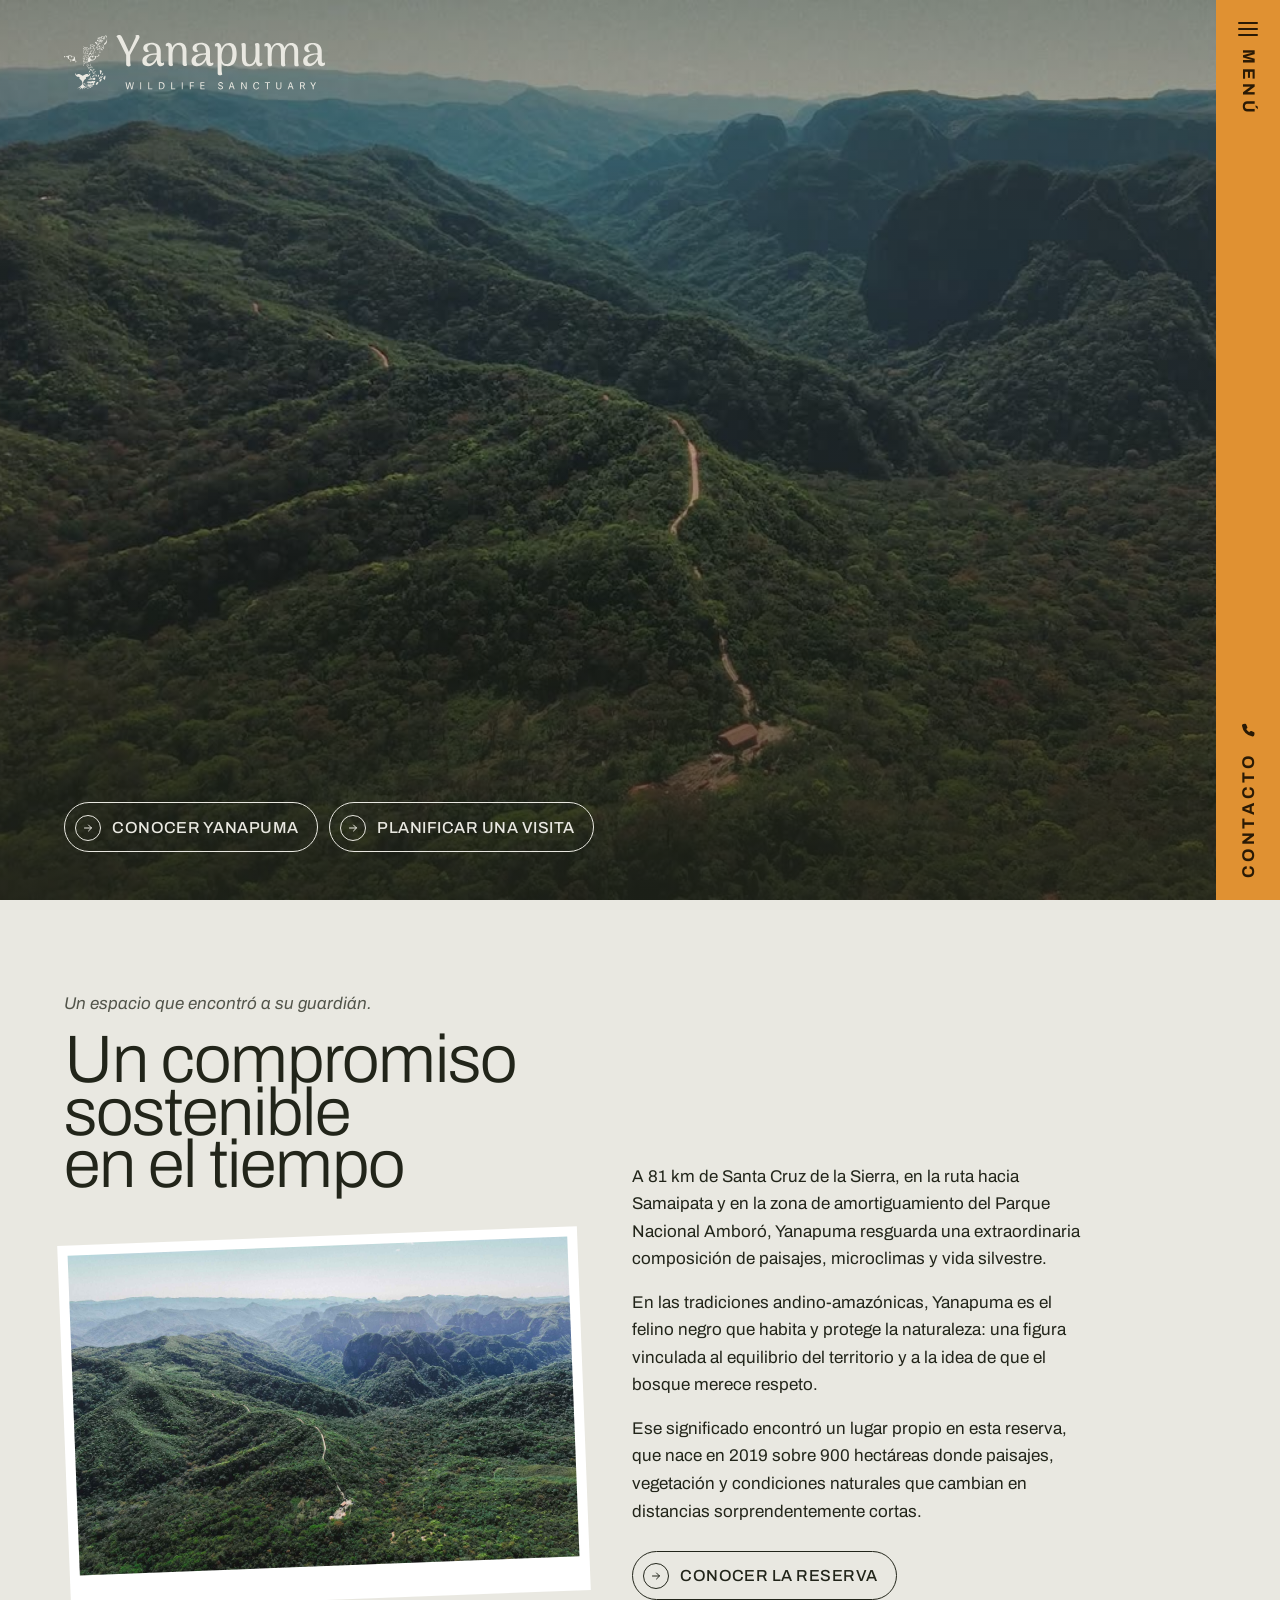
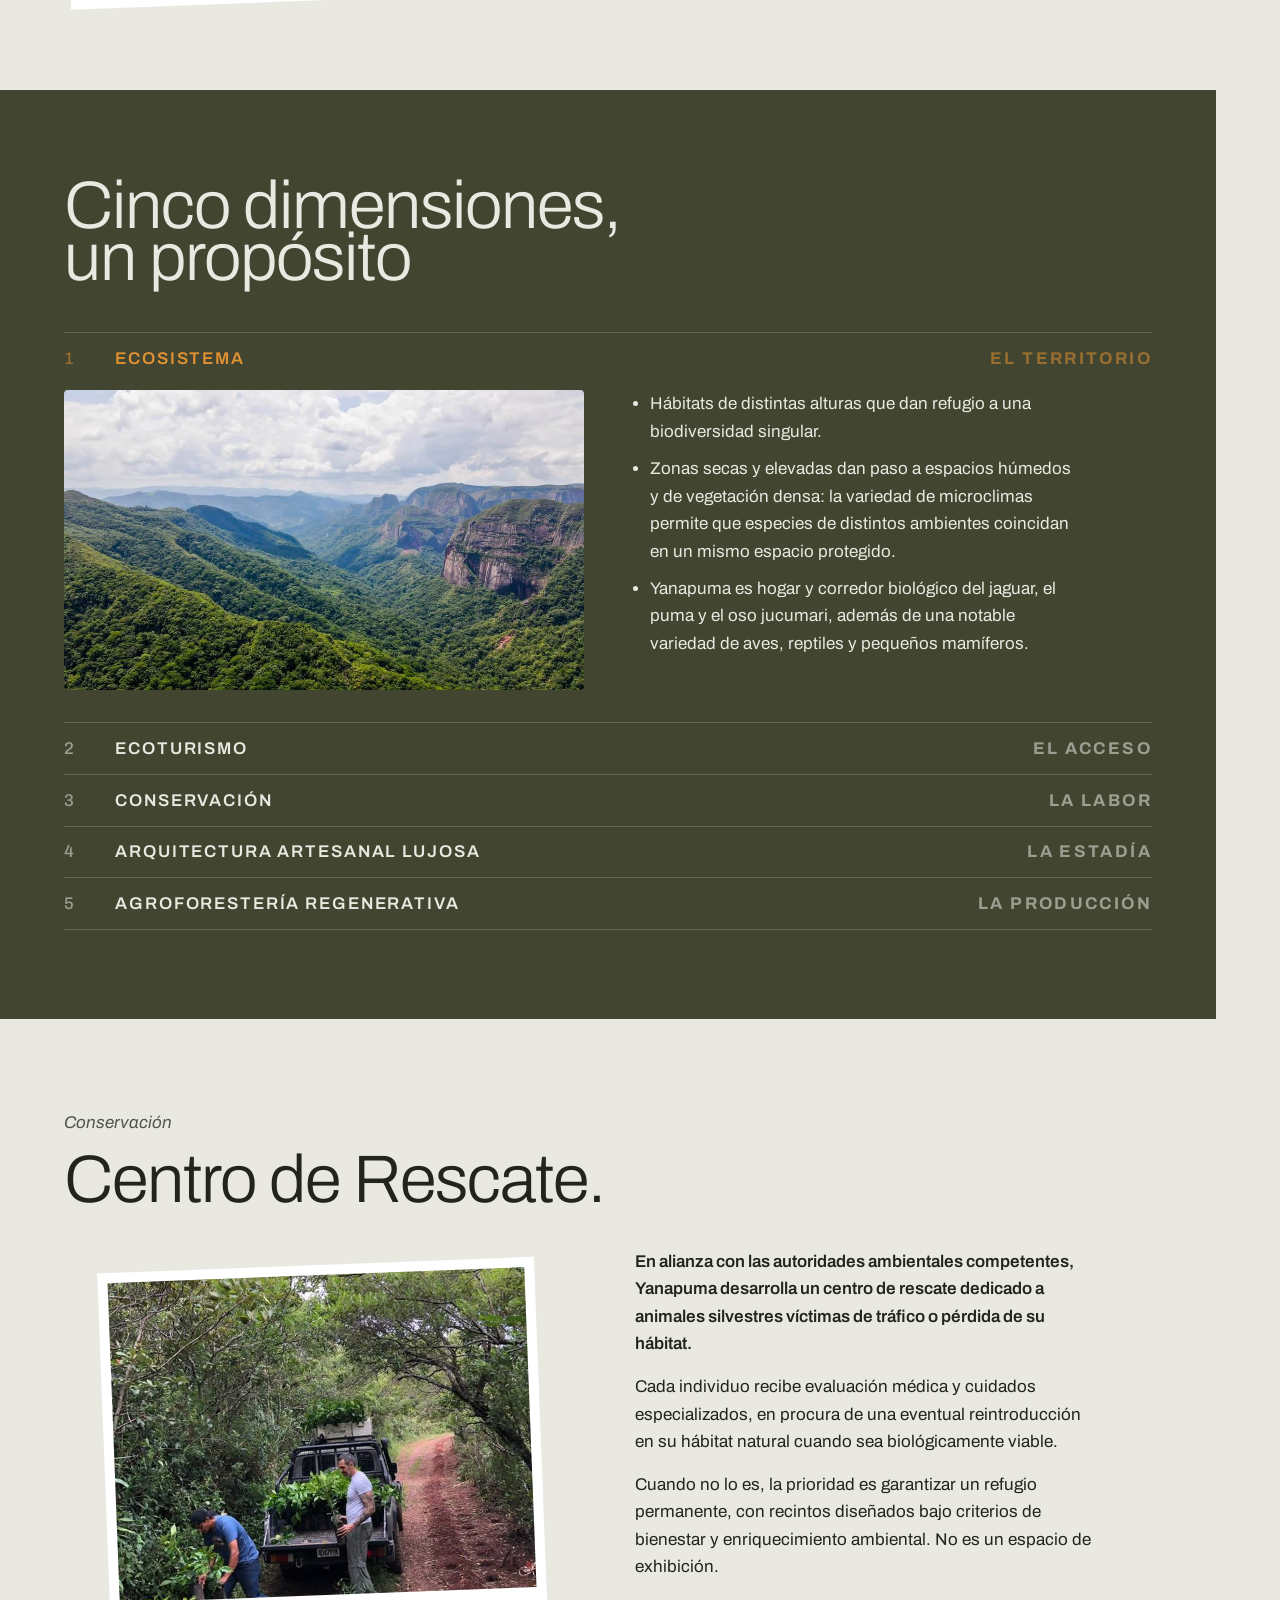
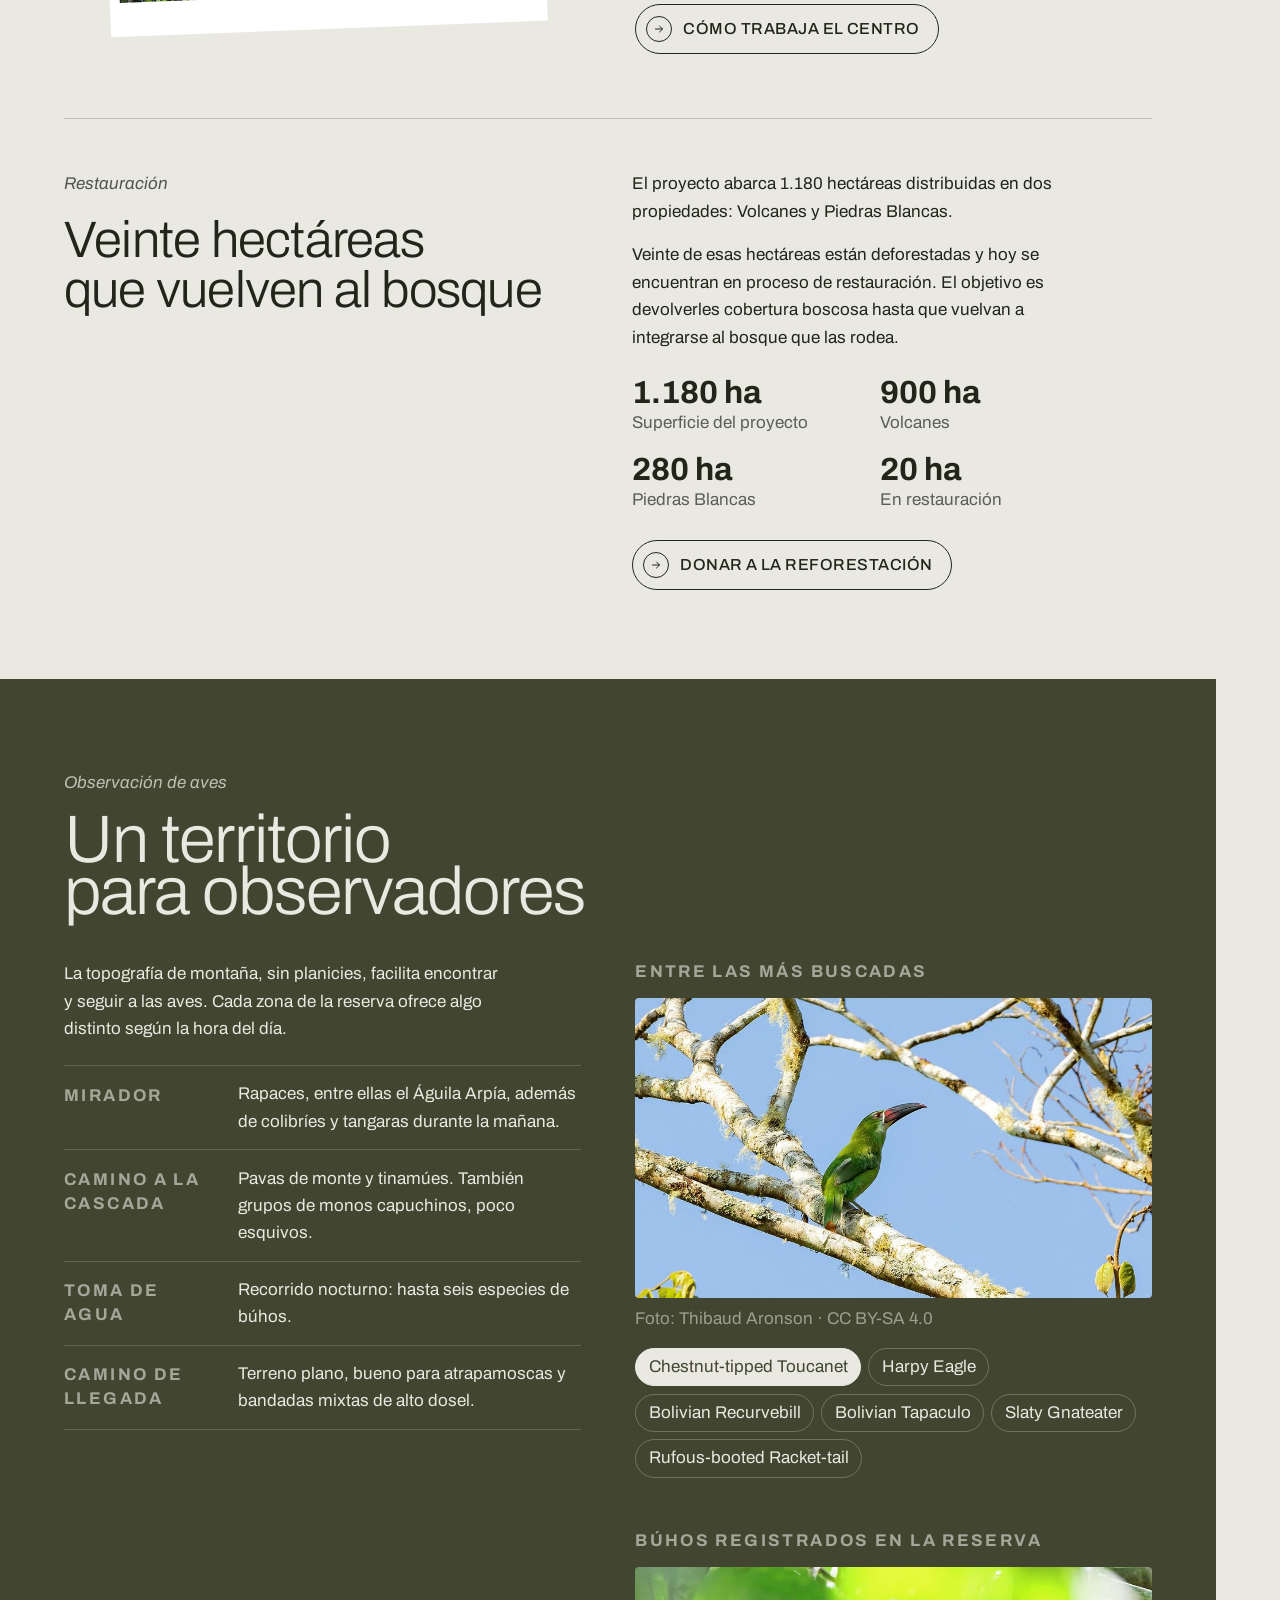
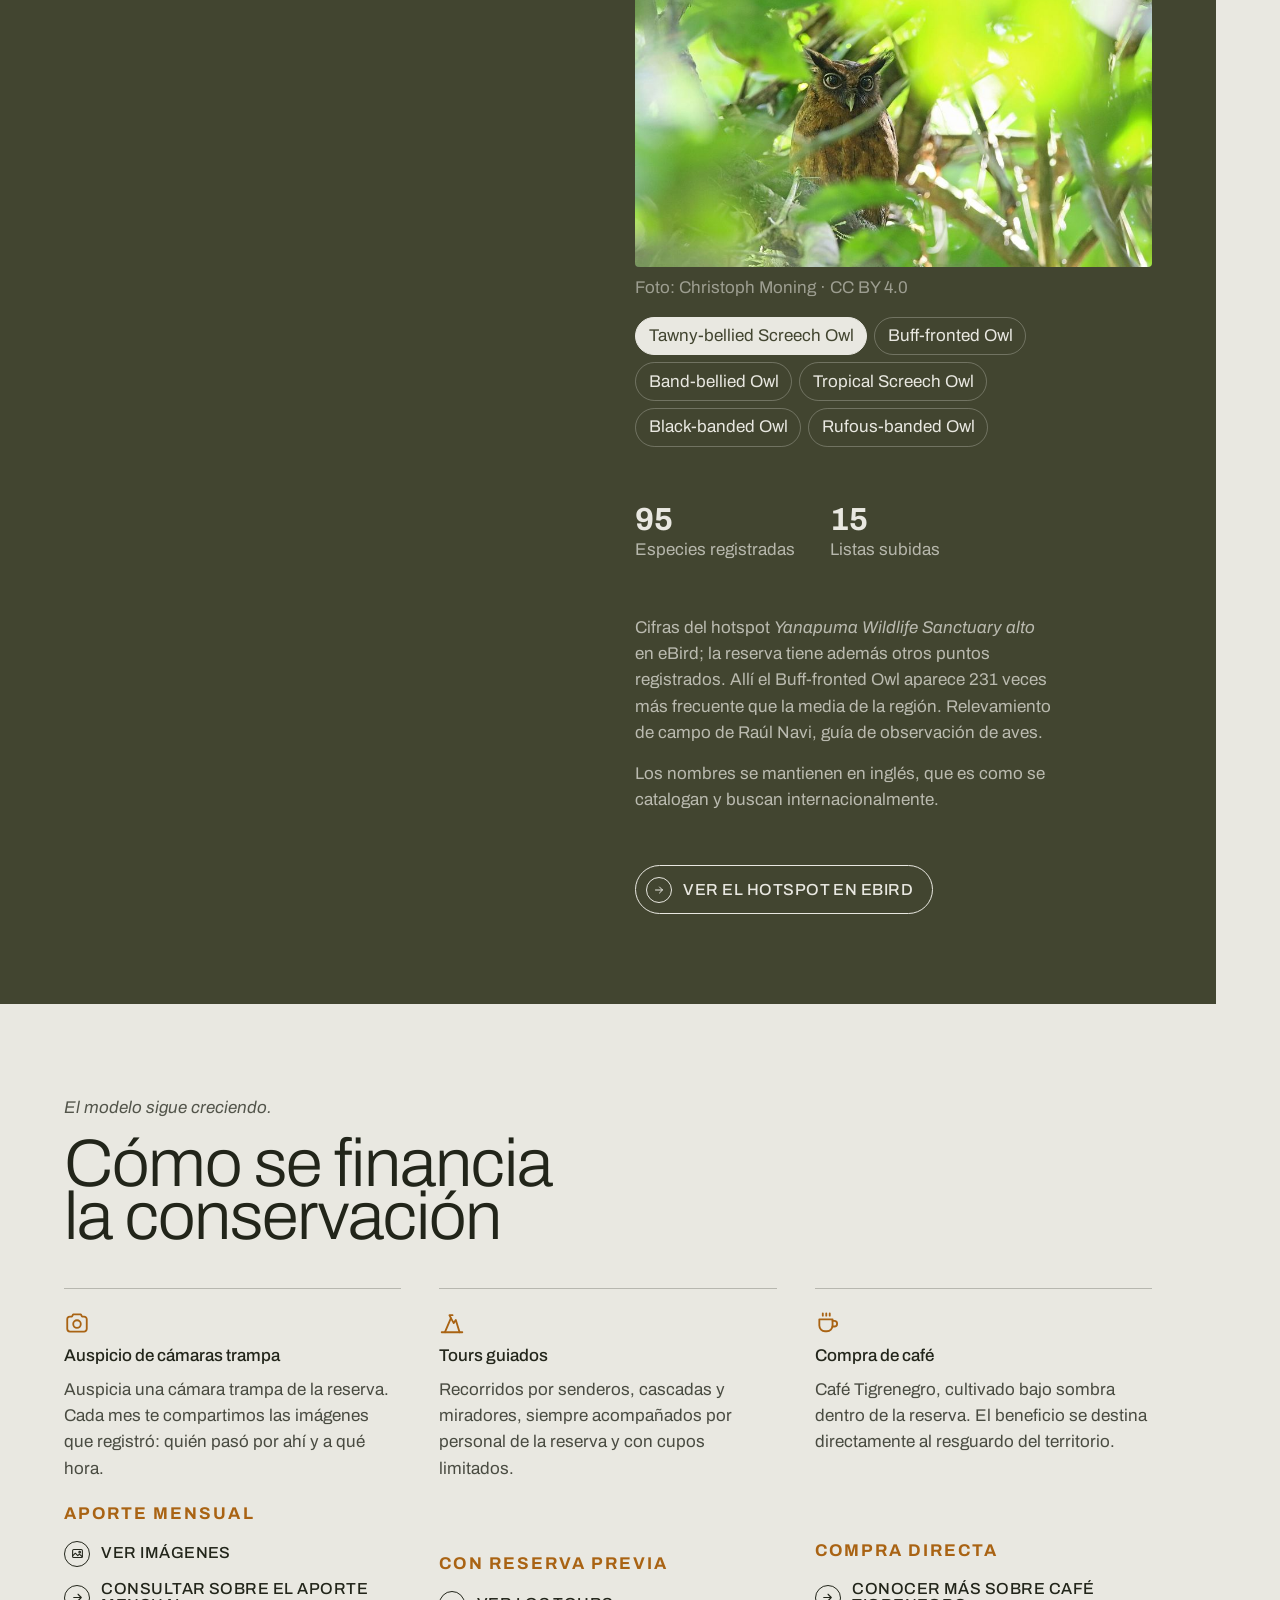
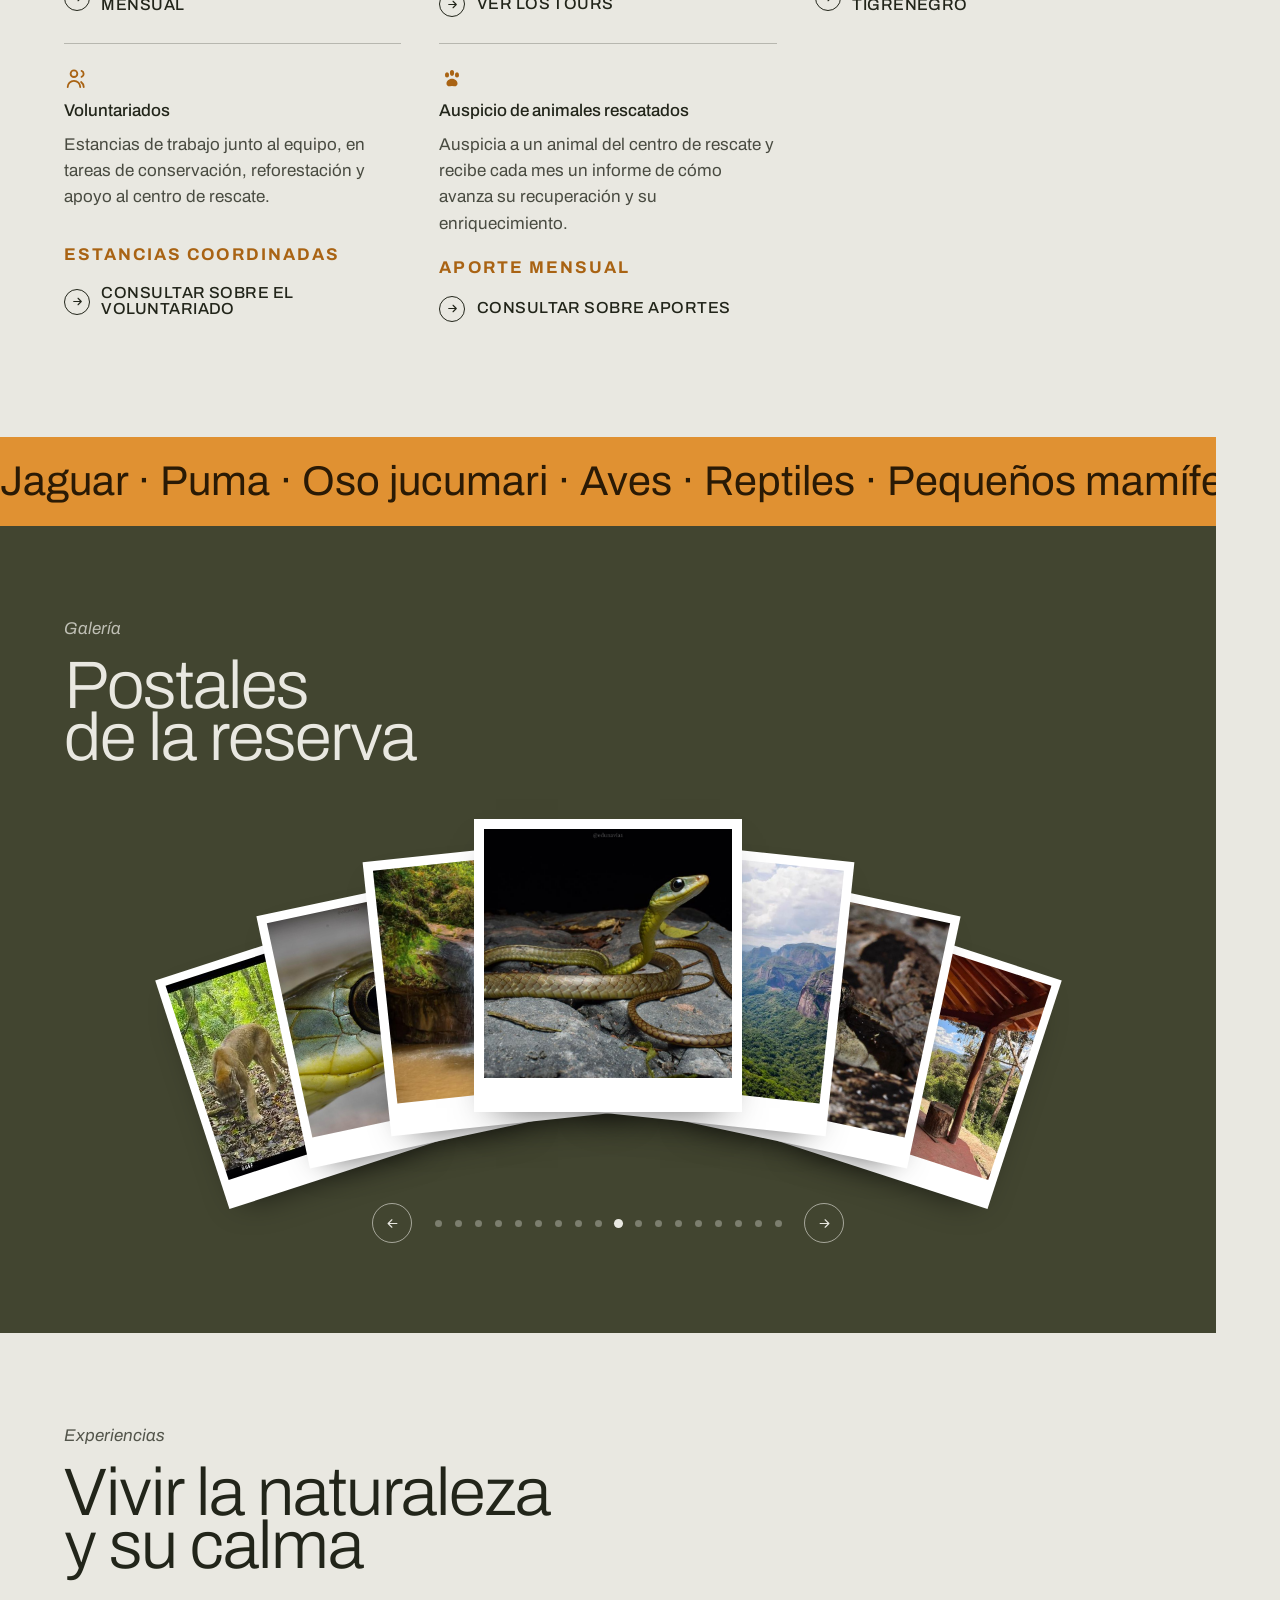
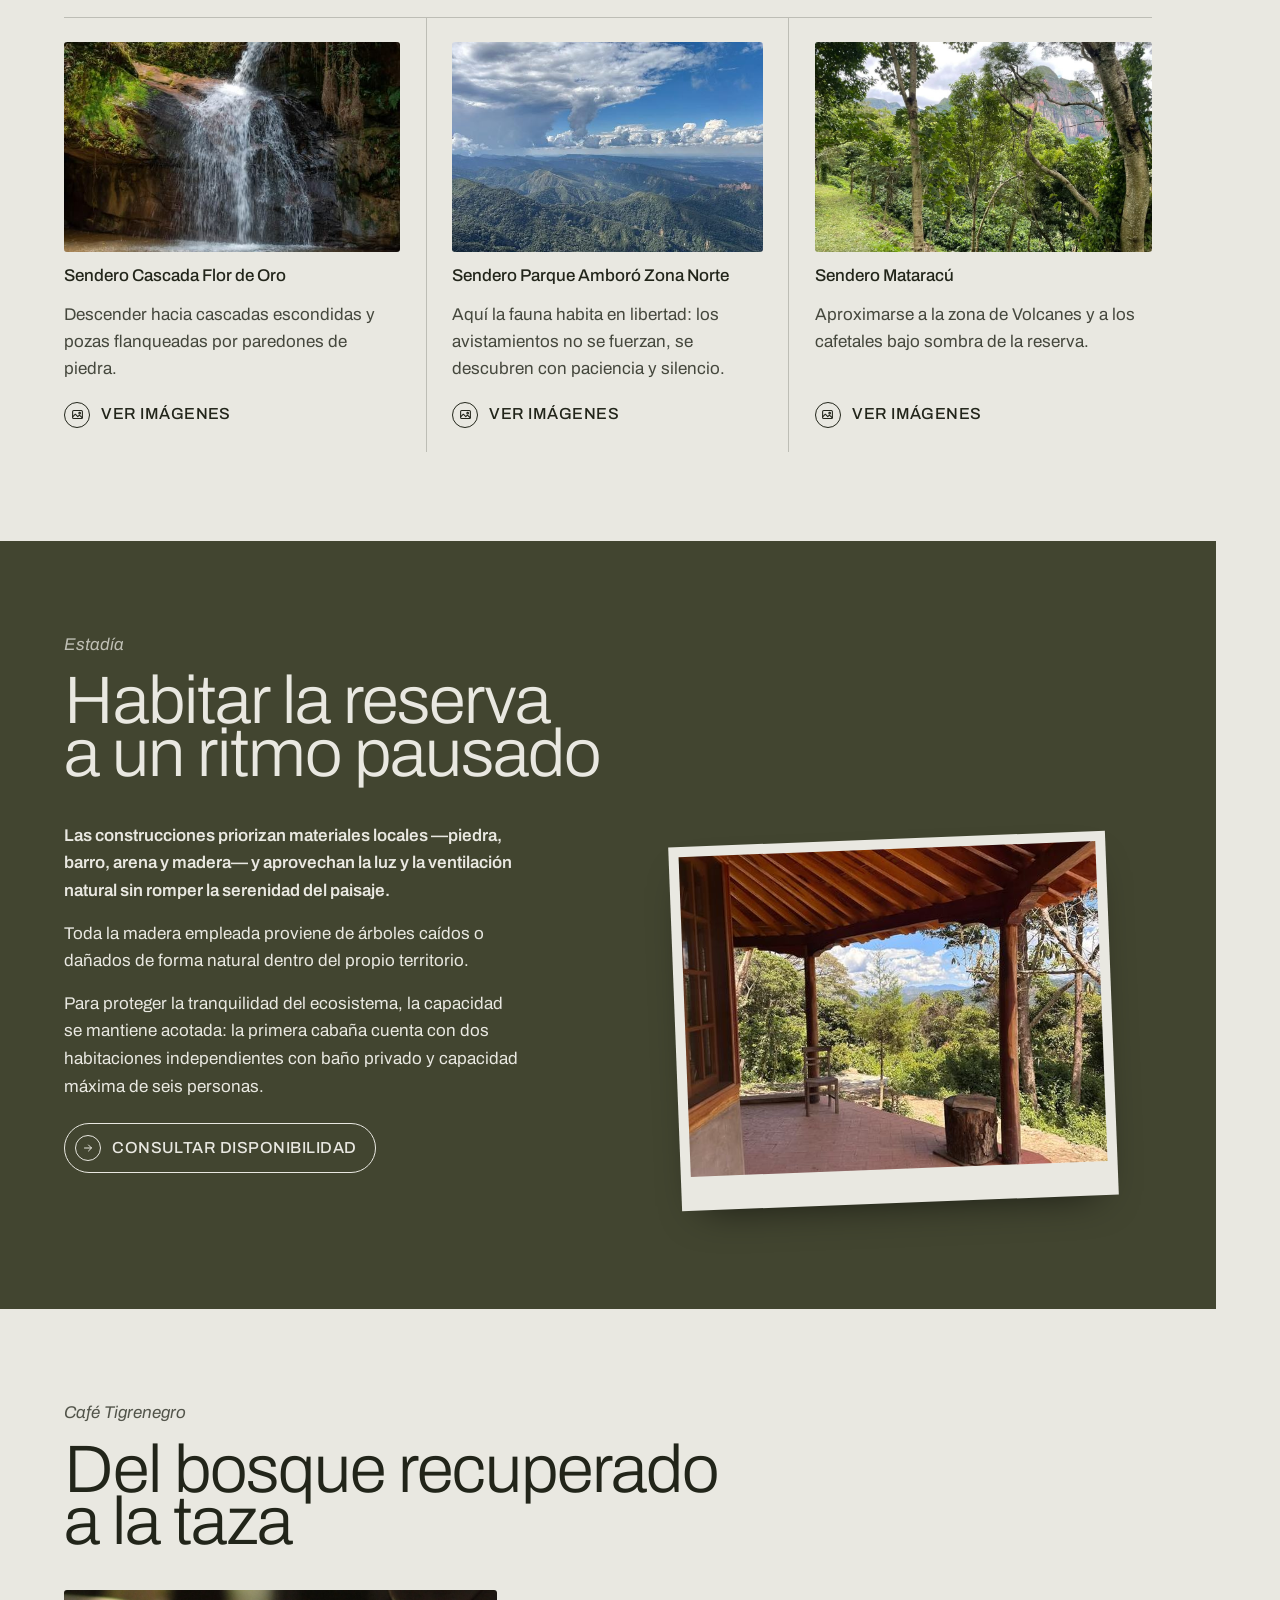
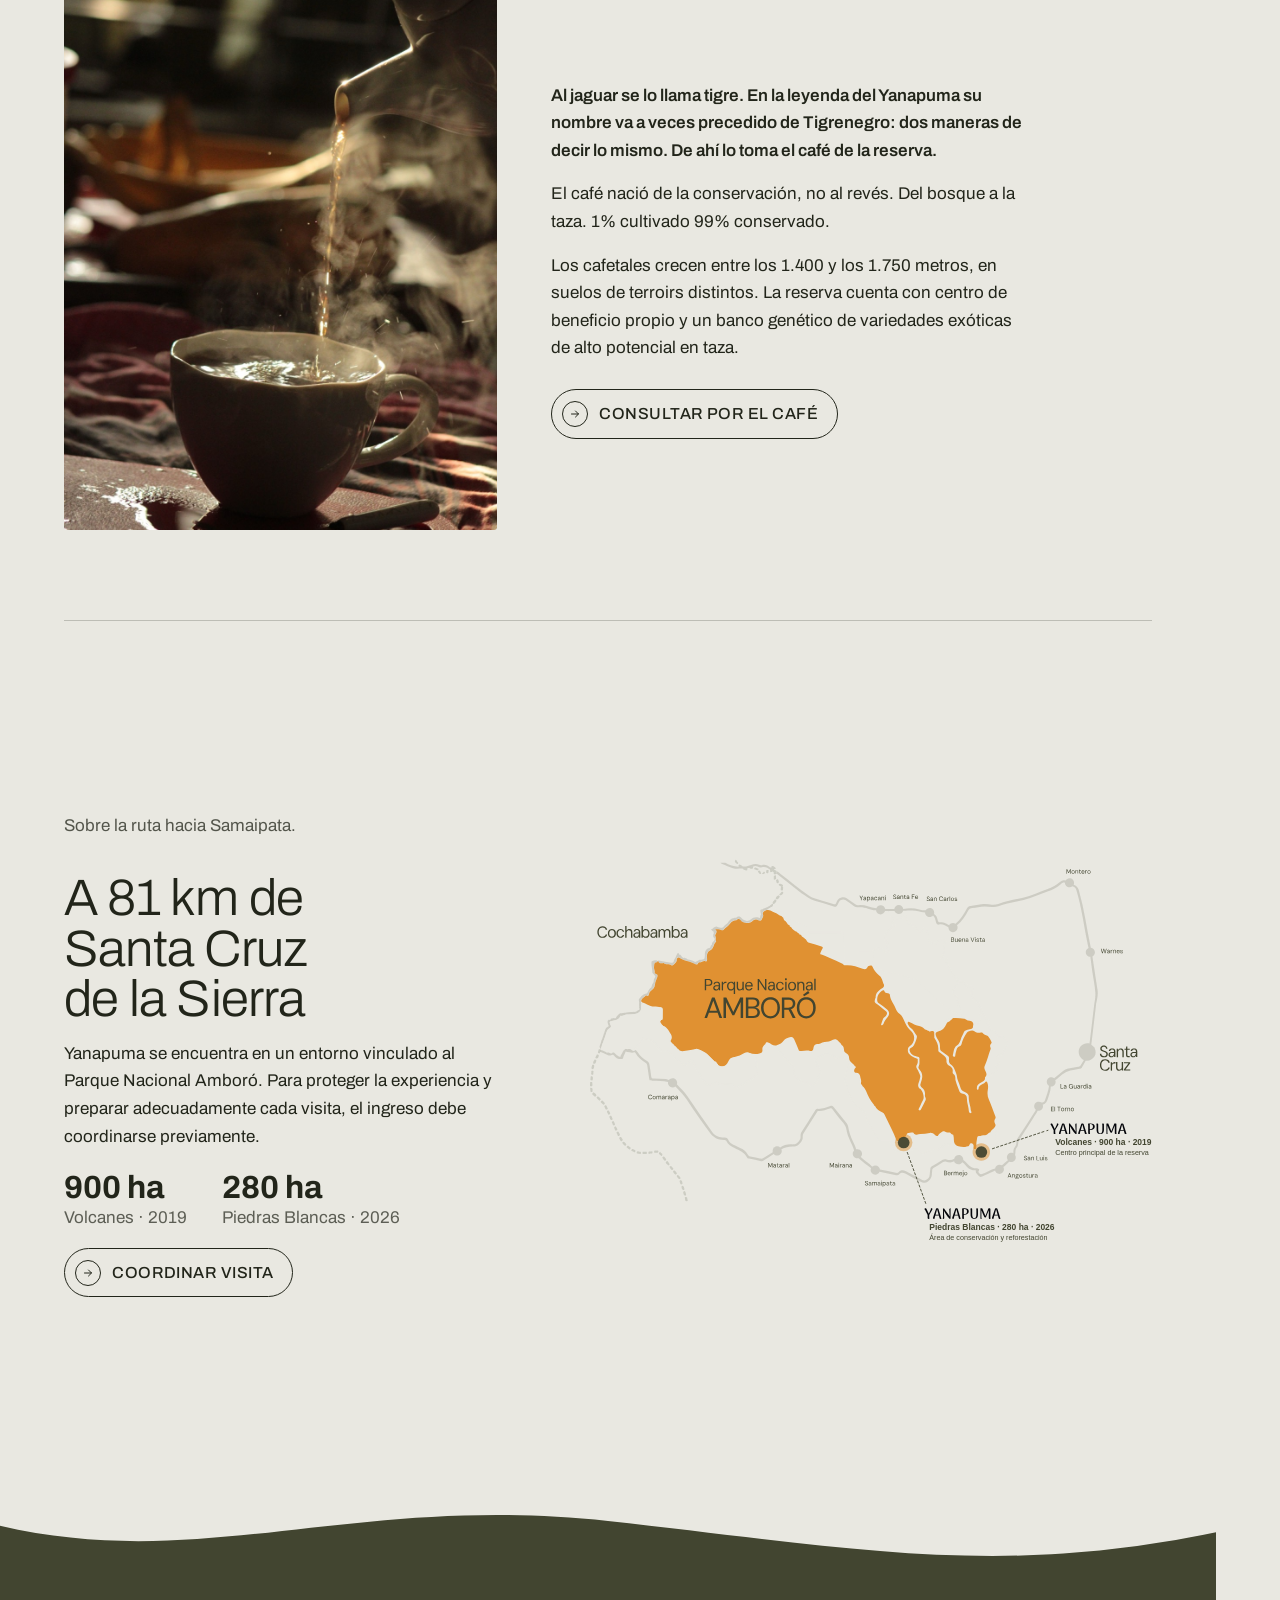
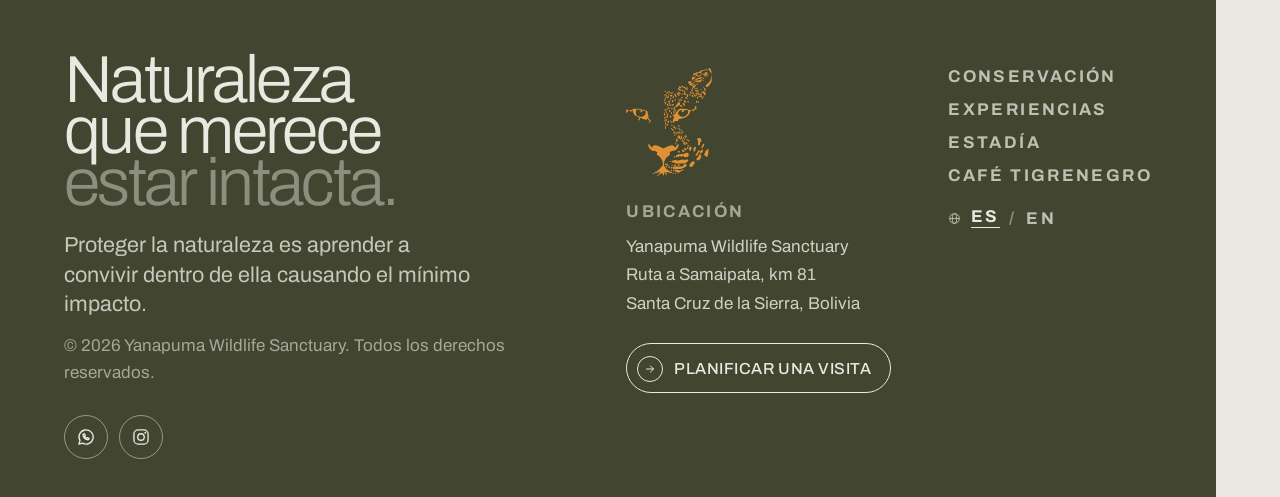
==== commit 04c9f405: "Portada: vuelven los botones, solo se quita el titular Co-Authored-By: Claude Opus 5.5 <noreply@anth" ====
--- a/index.html
+++ b/index.html
@@ -19,7 +19,7 @@
 <link rel="alternate" hreflang="es" href="./">
 <link rel="alternate" hreflang="en" href="en/">
 <link rel="alternate" hreflang="x-default" href="./">
-<link rel="stylesheet" href="css/styles.css?v=33">
+<link rel="stylesheet" href="css/styles.css?v=34">
 <script>try{if(localStorage.getItem("yanapuma.welcomed"))document.documentElement.classList.add("pl-seen")}catch(e){}</script>
 </head>
 <body>
@@ -63,7 +63,10 @@
          aria-label="Recorrido por la reserva: vuelo sobre las serranías boscosas, los cafetales y el equipo de Yanapuma"><source src="assets/video/Yanapuma-Hero-3-web.mp4" type="video/mp4"></video>
   <div class="hero-in shell">
     <a class="brand" href="./" aria-label="Yanapuma Wildlife Sanctuary"><svg fill="currentColor" aria-hidden="true" focusable="false" xmlns="http://www.w3.org/2000/svg" xmlns:xlink="http://www.w3.org/1999/xlink" viewBox="0 0 420.4 87.6"> <g> <path d="M32,80.4C32,80.4,32.1,80.4,32,80.4l0.1,0.2c0,0.1,0,0.1,0.1,0.1c0.1,0.1,0.2,0.1,0.3,0.1s0.2,0,0.3-0.1 s0.1-0.1,0.2-0.2c0-0.1,0.1-0.1,0.1-0.2c0.1-0.1,0.1-0.2,0.1-0.4c0-0.1,0-0.1,0-0.2c0,0,0-0.1-0.1-0.1c0,0-0.1,0-0.1-0.1h-0.1h-0.1 c-0.1,0-0.1,0-0.1,0s-0.1,0-0.1,0.1l-0.1,0.1l0,0l0,0l0,0l0,0l0,0h-0.1c-0.1,0-0.1,0-0.2,0s-0.1,0-0.1,0.1L32,79.9 c0,0.1-0.1,0.2,0,0.3C31.9,80.3,32,80.4,32,80.4"/> <path d="M36.9,82.5c-0.1-0.1-0.2-0.1-0.3,0s-0.2,0.1-0.2,0.2v0.1c0,0,0,0,0,0.1h-0.1c0,0-0.1,0-0.1,0.1 s-0.1,0.1-0.1,0.2s0,0.2,0,0.4v0.1c0,0.1,0,0.1,0.1,0.2c0,0.1,0.1,0.1,0.1,0.1h0.1c0.1,0,0.2,0,0.3-0.1s0.2-0.3,0.3-0.5 c0-0.1,0-0.2,0.1-0.3c0-0.1,0-0.2,0-0.3C37.1,82.7,37,82.6,36.9,82.5"/> <path d="M39,82.7c-0.1-0.1-0.1-0.1-0.2-0.2c-0.1,0-0.1-0.1-0.2-0.1c-0.1,0-0.2,0-0.3,0s-0.1,0-0.2,0.1S38,82.6,38,82.6 l-0.1,0.1c0,0,0,0.1,0,0.2s0,0.2,0.1,0.2v0.1c0,0.1,0,0.2,0,0.2v0.1c0,0.1,0,0.1,0.1,0.1c0,0,0,0.1,0.1,0.1l0.1,0.1 c0.1,0,0.1,0,0.2,0c0.1,0,0.1,0,0.2,0c0.1,0,0.2-0.1,0.2-0.1c0.1-0.1,0.2-0.1,0.2-0.2s0.1-0.2,0.1-0.2c0-0.1,0-0.2,0-0.3 C39.2,82.8,39.1,82.8,39,82.7"/> <path d="M37.6,80.6c-0.1-0.2-0.2-0.3-0.3-0.3c-0.1-0.1-0.2-0.1-0.3-0.1s-0.2,0-0.3,0.1s-0.2,0.2-0.2,0.3l0,0 c-0.1,0-0.2,0-0.2,0c-0.1,0-0.2,0.2-0.2,0.2c0,0.1,0,0.3,0.1,0.4c0.2,0.2,0.4,0.3,0.6,0.3c0.1,0,0.3,0,0.4,0c0.1,0,0.2-0.1,0.3-0.2 C37.6,81.1,37.7,80.8,37.6,80.6"/> <path d="M34.4,80.8c0,0.1,0.1,0.1,0.1,0.2s0.1,0.1,0.2,0.1h0.1c0.1,0,0.1,0,0.2,0s0.1,0,0.1-0.1l0.1-0.1l0,0h0.1l0,0 c0.1,0,0.1-0.1,0.1-0.1c0.1-0.1,0.1-0.1,0.1-0.2s0-0.1,0-0.2v-0.1c0,0,0-0.1-0.1-0.1l-0.1-0.1l0,0L35.2,80h-0.1H35h-0.1h-0.1h-0.1 h-0.1c0,0-0.1,0-0.1,0.1l0,0l-0.1,0.1c0,0-0.1,0.1-0.1,0.2s-0.1,0.1-0.1,0.2s0,0.1,0,0.2s0,0.1,0,0.2 C34.3,80.6,34.3,80.7,34.4,80.8"/> <path d="M38.6,85.4c-0.1-0.1-0.2-0.1-0.3-0.1h-0.4c-0.1,0-0.1,0-0.2,0c0,0-0.1,0-0.1,0.1l-0.1,0.1c0,0,0,0.1,0,0.2v0.1 c0,0.1,0.1,0.1,0.1,0.2c0.1,0.1,0.2,0.1,0.3,0.1h0.4c0.1,0,0.1,0,0.2,0c0,0,0.1,0,0.1-0.1l0.1-0.1c0,0,0-0.1,0-0.2v-0.1 C38.6,85.5,38.6,85.4,38.6,85.4"/> <path d="M40.4,85.5C40.4,85.5,40.4,85.4,40.4,85.5l-0.2-0.2l-0.1-0.1c0,0,0,0-0.1,0c0,0-0.1,0-0.1-0.1 c-0.1,0-0.1,0-0.2,0l0,0h-0.1c-0.1,0-0.1,0-0.1,0.1l-0.1,0.1v0.1c0,0.1,0,0.1,0,0.2v0.1l0,0l0,0v0.1c0,0.1,0.1,0.1,0.1,0.2 s0.1,0,0.1,0.1c0.1,0,0.1,0.1,0.2,0.1s0.2,0,0.2,0s0.1,0,0.2-0.1l0.1-0.1l0.1-0.1C40.4,85.6,40.4,85.6,40.4,85.5L40.4,85.5"/> <path d="M45.5,82c-0.3,0.3-0.6,0.5-1,0.7c-0.1,0.1-0.2,0.1-0.4,0.2c0,0-0.1,0-0.1,0.1c-0.1,0-0.2,0.1-0.3,0.1 c-0.2,0-0.5,0.2-0.7,0.1c-0.1,0-0.1,0-0.1-0.1c-0.1-0.1-0.2-0.2-0.3-0.3c-0.2-0.1-0.5-0.1-0.7-0.1s-0.4,0.2-0.6,0.1 c-0.2,0-0.4-0.2-0.6-0.3c-0.2-0.1-0.4,0-0.5,0.1c-0.4,0-0.7,0.3-0.8,0.6c-0.1,0.4,0.2,0.8,0.6,1c0.2,0.1,0.3,0.1,0.5,0.1 s0.4-0.1,0.5,0s0.3,0.2,0.5,0.3c0.2,0.1,0.4,0.2,0.6,0.2c0.4,0,0.8-0.1,1.2-0.3c0.3-0.2,0.6-0.6,0.9-0.8c0.1,0,0.1-0.1,0.2-0.1 c0.1-0.1,0.2-0.1,0.4-0.2s0.2-0.1,0.4-0.2c0.4-0.2,0.8-0.4,1-0.8C46.3,82.1,45.8,81.7,45.5,82"/> <path d="M37.8,85.1c-0.3-0.3-2.8-1.5-2.8-1.5s-1.3-0.9-2.1-1.5c-0.7-0.5-2.2-3-2.2-3v-1.4l0,0v-0.4l0,0 c0,0,0-1.1,0.6-2.5c0.6-1.3,1.7-3.1,4.2-4.6l0,0l-0.3-1.9c0.2-0.2,1.7-1.5,3.6-1.1l0,0l0,0c0.1-0.1,2.2-1.3,2.7-2.2 c0.5-0.8,1-2,1-3.1v-0.1h-0.1c0,0-1.2,0.1-1.6,1c-0.4,0.8-1.1,1.6-1.1,1.6s0,0.2-0.2,0.2c-0.1,0-0.2-0.2-0.3-0.4c0,0,0-0.1-0.1-0.1 c-0.3-0.7-0.9-2.2-4.4-0.9l-4.6,2.3l-4.6-2.2c-3.5-1.2-4.1,0.2-4.4,0.9c0,0,0,0.1-0.1,0.1c-0.1,0.2-0.2,0.3-0.3,0.4c0,0,0,0-0.1,0 c0.1-0.1,0.1-0.1,0.1-0.1S20,63.8,19.6,63c-0.5-0.9-1.6-1-1.6-1h-0.1v0.1c0,1,0.5,2.2,1,3.1s2.6,2.1,2.7,2.2l0,0l0,0 c1.9-0.3,3.4,0.9,3.6,1.1l-0.3,1.9l0,0c4.8,2.7,4.8,7,4.8,7.1v0.4l0,0l0,0v0.9c0,0-2.2,3-3.7,4l-0.9,0.6c0,0,0.4,0.8,0,0.8 S24.3,84,24.3,84h-0.6l-0.3,0.8c0,0-0.2,0.7-0.6,0.2l-0.9,0.2l-0.2,0.4c0,0-0.6,0.2-0.3,0.2c0.3,0.1,1,0.2,1.4-0.1 c0.4-0.2,0.3-0.7,1.2-0.6c0.8,0.1,0.8,0.2,1.2,0.1c0.3-0.2,1.3-1.1,1.3-1.1s1.1,0.1,0.7,1c-0.4,0.9-1,1.2-1,1.2S25,87,25,87.4 s0.3,0.2,0.7,0s0.4-0.3,0.7-0.6s0.8-0.4,0.8-0.4s0.9-0.6,1.3-0.9c0.6-0.6,0.7,0,0.7,0l0.8,1.6c0,0,0.2,0.5,0.5,0.5s0-3.2,0.4-3 s0.7,0.6,0.7,0.6l0.4,0.6c0,0,0.1,0.3,0.2,0.6c0.2,0.2,0.5,0.7,0.7,0.7s-0.1-0.6-0.1-0.9s-0.1-0.7-0.2-1.2 c-0.2-0.5,0.4-0.8,0.4-0.8l1.9,0.8C34.9,84.8,38.1,85.4,37.8,85.1"/> <path d="M39.6,71.7L39.6,71.7c-0.1-0.1-0.2-0.1-0.2-0.2s-0.1,0-0.2,0l0,0h-0.1l0,0c-0.1,0-0.2,0.1-0.2,0.2l-0.1,0.1 c0,0,0,0.1-0.1,0.2c0,0.1,0,0.1,0,0.2l0,0v0.1l0,0c0,0,0,0.1,0.1,0.1l0.1,0.1l0.1,0.1c0,0,0,0,0.1,0c0,0,0,0,0.1,0s0.1,0,0.2,0h0.1 l0,0h0.1c0,0,0,0,0.1,0c0,0,0,0,0.1,0c0,0,0.1,0,0.1-0.1s0.1-0.1,0.1-0.1s0-0.1,0.1-0.1l0,0v-0.1l0,0c0-0.1,0-0.2-0.1-0.2 C39.7,71.8,39.7,71.8,39.6,71.7C39.7,71.7,39.6,71.7,39.6,71.7"/> <path d="M50,68.8c-0.3-0.2-0.7-0.2-1,0.1c0,0,0,0-0.1,0.1c-0.1,0-0.1,0-0.1,0c-0.2-0.1-0.4-0.1-0.7,0 c-0.2,0.1-0.2,0.2-0.3,0.3c0,0,0,0,0,0.1h-0.1c-0.5-0.2-0.9,0.2-1.2,0.5c-0.1,0.2-0.3,0.3-0.4,0.5c-0.1-0.2-0.2-0.4-0.4-0.5 c-0.3-0.1-0.6-0.1-0.9-0.1c-0.1,0-0.2,0-0.2,0h-0.1l0,0l0,0c-0.2-0.1-0.4-0.1-0.6,0.1c-0.1,0.1-0.1,0.2-0.2,0.3 c-0.2,0-0.3,0.1-0.5,0.2c0-0.1-0.1-0.1-0.1-0.2c-0.2-0.3-0.7-0.5-1.1-0.3c-0.1,0.1-0.2,0.2-0.2,0.2s0,0.1-0.1,0.1l0,0 c0,0,0,0-0.1,0.1l0,0c0,0-0.1,0-0.1,0.1l0,0c-0.1,0.1-0.3,0.1-0.4,0.1H41h-0.1c-0.1,0-0.2,0-0.2,0c-0.2,0-0.3,0.1-0.3,0.2 c-0.1,0-0.2,0.1-0.2,0.2c-0.1,0.2,0,0.4,0.1,0.5l0,0c0,0,0,0,0.1,0.1c0,0,0,0,0.1,0.1l0,0l0,0l0,0c-0.1,0.2,0,0.4,0.1,0.5 c0.2,0.1,0.3,0.1,0.5,0l0.4-0.3c0.3,0,0.5,0.1,0.8,0.3c0.2,0.2,0.6-0.1,0.6-0.3l0,0l0,0v-0.1c0,0,0,0,0-0.1l0,0l0,0l0,0H43l0,0l0,0 l0,0l0,0c0.2,0,0.3-0.1,0.4-0.3v-0.1c0.2,0.1,0.4,0.2,0.6,0.2c0.1,0,0.2,0,0.2,0v0.1c0,0.2,0.1,0.4,0.2,0.5c0.3,0.1,0.7,0,0.9-0.2 c0.1-0.1,0.1-0.1,0.2-0.2c0,0,0,0,0-0.1h0.1c0.1,0,0.2-0.1,0.2-0.1c0.1-0.1,0.2-0.1,0.2-0.2c0.1,0.2,0.2,0.2,0.3,0.2l0,0 c0,0.3,0.1,0.7,0.5,0.8c0.2,0.1,0.6,0.1,0.8,0c0.6,0.3,1.4,0.1,2-0.2c0.3-0.2,0.8-0.5,0.8-0.9c0-0.1,0-0.2-0.1-0.3c0,0,0,0,0-0.1 v-0.1c0.1-0.2,0.1-0.4,0.1-0.7C50.6,69.5,50.4,69.1,50,68.8 M40.3,71.7L40.3,71.7L40.3,71.7 M41.4,70.5L41.4,70.5L41.4,70.5"/> <path d="M48.9,74.2c-0.5,0.1-1.1,0.2-1.6,0.3c-0.1,0-0.2,0.1-0.4,0.1h-0.1l0,0c-0.2-0.2-0.4-0.3-0.7-0.4 c-0.5-0.2-1-0.1-1.4,0.1c-0.6,0.2-1.1,0.4-1.7,0.5c-0.6,0.1-1.2,0.2-1.7,0.2c-0.6,0-1.1-0.3-1.7-0.3c-0.6,0-1.2,0.2-1.7,0.4 c-0.1,0-0.2,0.1-0.2,0.2c-0.3,0-0.6,0.2-0.8,0.4c-0.2,0.3-0.1,0.8,0.2,1.1c0.2,0.1,0.4,0.1,0.6,0c0.2-0.1,0.3-0.2,0.5-0.2 s0.4,0.1,0.6,0.2c0.2,0.1,0.4,0.2,0.7,0.3c1,0.4,2,0.6,3.1,0.6s2.1,0,3.2-0.1c1-0.1,2.1-0.4,3-0.8c0.7-0.3,2.1-1,1.5-2 C49.9,74.1,49.4,74.2,48.9,74.2"/> <path d="M32.4,78.7L32.4,78.7L32.4,78.7c0.2,0,0.2,0,0.2,0c0.1,0,0.2-0.1,0.2-0.2c0,0,0.1-0.1,0.1-0.2s0-0.1,0-0.2 s0-0.2-0.1-0.3c0,0,0,0,0-0.1l-0.1-0.1c-0.1-0.1-0.2-0.1-0.3-0.2c-0.2-0.1-0.4,0-0.6,0.1c-0.1,0.1-0.2,0.1-0.2,0.2 s-0.1,0.1-0.1,0.2s-0.1,0.1-0.1,0.2s0,0.2,0,0.3c0,0.1,0.1,0.2,0.2,0.2c0.1,0,0.1,0,0.2,0c0.1,0.1,0.2,0.2,0.3,0.2 C32.2,78.7,32.3,78.7,32.4,78.7"/> <path d="M48.1,77.5c-0.4-0.1-0.8,0-1.1,0.3s-0.4,0.7-0.6,1.1c-0.1,0.4-0.3,0.6-0.7,0.7c-0.5,0.1-0.9,0.1-1.4,0.1 c-0.6,0-1.1,0.1-1.6,0.1c-0.3,0-0.6,0-0.9,0.1c0,0,0,0-0.1,0l0,0l-0.1-0.1c-0.1-0.1-0.2-0.2-0.3-0.2c-0.2-0.1-0.4,0-0.7,0.1 c-0.1,0-0.2,0.1-0.2,0.1l0,0l-0.1-0.1c-0.2-0.2-0.5-0.2-0.7,0c-0.2,0.1-0.2,0.2-0.4,0.2s-0.4-0.1-0.6-0.1c-0.3,0-0.5,0-0.7,0.2 c-0.2,0.1-0.1,0.4,0,0.5l0,0c0,0.2-0.1,0.4-0.1,0.6c0,0.1,0,0.3,0.1,0.4c0.3,0.3,0.9,0.4,1.2,0.1c0,0,0,0,0.1,0 c0.1,0.2,0.2,0.3,0.4,0.5c0.4,0.2,0.9,0.2,1.3,0c0.2-0.1,0.4-0.2,0.6-0.2c0.2-0.1,0.4,0,0.7,0c0.5,0.1,0.9,0.2,1.4,0 c0.2-0.1,0.4-0.2,0.7-0.3c0.2-0.1,0.5-0.2,0.7-0.2c0.5-0.1,1-0.2,1.4-0.4c0.4-0.2,0.9-0.4,1.3-0.6c0.7-0.4,1.4-1.1,1.1-2 C48.7,78,48.4,77.7,48.1,77.5 M39.2,81.5L39.2,81.5 M40.5,79.9L40.5,79.9C40.4,80,40.5,79.9,40.5,79.9"/> <path d="M34,79.7c0.1,0,0.2-0.1,0.3-0.2c0.2-0.3,0.1-0.8-0.2-1H34c-0.1-0.2-0.1-0.3-0.1-0.5c0,0,0,0,0,0.1 c0-0.1,0-0.2-0.1-0.2c-0.1-0.1-0.2-0.1-0.3-0.1s-0.2,0-0.3,0.1s-0.1,0.2-0.1,0.3c0.1,0.5,0.2,1.1,0.6,1.5 C33.7,79.6,33.8,79.7,34,79.7"/> <path d="M37.4,78.5C37.4,78.4,37.4,78.4,37.4,78.5l-0.2-0.2h-0.1c-0.1,0-0.1,0-0.2,0c-0.1,0-0.2,0.1-0.2,0.2 c0,0,0,0.1,0,0.2c0,0.2,0.1,0.3,0.1,0.5c0,0.1,0,0.1,0.1,0.1l0.1,0.1h0.1c0.1,0,0.1,0,0.2,0c0.1,0,0.2-0.1,0.2-0.2 c0.1-0.1,0.1-0.2,0-0.3C37.5,78.8,37.4,78.6,37.4,78.5"/> <path d="M38.7,79c0.2,0.2,0.4,0.4,0.7,0.5s0.6,0,0.8-0.2c0.1-0.1,0.2-0.1,0.2-0.2V79c0-0.1,0-0.1-0.1-0.2 s-0.1-0.2-0.2-0.3c-0.1-0.1-0.2-0.2-0.3-0.2c-0.2-0.1-0.3-0.1-0.4-0.1c-0.1,0-0.2,0-0.4,0c-0.1,0-0.2,0.1-0.2,0.2s-0.1,0.2,0,0.2 v0.1C38.7,78.8,38.7,78.9,38.7,79"/> <path d="M42,79.4c0.1,0.1,0.2,0.1,0.3,0.1c0.6-0.1,1-0.7,1-1.2c0-0.1,0-0.2-0.1-0.3c-0.1-0.1-0.2-0.1-0.3-0.1 s-0.2,0-0.3,0.1s-0.1,0.2-0.1,0.3v0.1v0.1c0,0,0-0.1-0.1-0.1c-0.1-0.1-0.2-0.1-0.3-0.1s-0.2,0-0.3,0.1c0,0-0.1,0.1-0.1,0.2 c0,0.2,0,0.3,0,0.5C41.9,79.3,41.9,79.4,42,79.4"/> <path d="M35.5,75.5c-0.5,0-0.5,0.7,0,0.7S36,75.5,35.5,75.5"/> <path d="M54.8,75.8c-0.4-0.3-0.9-0.3-1.3,0s-0.7,0.6-1.1,1c-0.6,0.6-1.3,1.4-1.3,2.4c0,0.5,0.3,0.9,0.7,1.1 c0.4,0.1,0.8,0,1.2-0.1c0.9-0.3,1.5-1.2,1.5-2.1V78c0.1-0.1,0.2-0.2,0.3-0.3c0.2-0.2,0.4-0.4,0.5-0.6 C55.7,76.5,55.2,76.1,54.8,75.8"/> <path d="M58.9,70.3c-0.1,0.2-0.1,0.4-0.2,0.6s-0.1,0.4-0.2,0.7c-0.2,0.4-0.5,0.7-0.8,1s-0.7,0.6-0.8,1.1 c-0.1,0.5,0,1,0.5,1.2c0.4,0.2,0.8,0.1,1.1-0.2c0.3,0,0.7-0.2,0.9-0.4c0.4-0.3,0.6-0.7,0.7-1.1c0.1-0.2,0.1-0.4,0.2-0.6 s0.2-0.4,0.3-0.6c0.2-0.5,0-1-0.3-1.4C60,70.2,59.3,69.7,58.9,70.3"/> <path d="M66.2,65.6c-0.3,0-0.6,0.2-0.8,0.4c-0.2,0.2-0.2,0.5-0.3,0.7c-0.1,0.2-0.4,0.2-0.6,0.3c-0.3,0.2-0.4,0.7-0.5,1 c-0.1,0.3-0.3,0.7-0.4,1s-0.3,0.7-0.4,1c-0.2,0.7,0.5,1,1.1,1.1c0.1,0,0.1,0,0.2,0c0,0.4,0.1,0.9,0.6,1c0.7,0.1,1-0.6,1.1-1.2 c0.1-0.5-0.1-1.1,0.2-1.5c0.1-0.2,0.3-0.5,0.3-0.8c0-0.2,0-0.3-0.1-0.4c-0.1-0.2-0.1-0.1-0.1-0.3c0.1-0.3,0.2-0.7,0.2-1 c0-0.4,0-0.7,0-1.1C66.5,65.7,66.3,65.7,66.2,65.6"/> <path d="M61.2,66.2c-0.3,0.2-0.5,0.5-0.7,0.7c-0.1,0.1-0.2,0.2-0.2,0.3c-0.1,0-0.2,0-0.3,0.1c-0.4,0.4-0.5,1-0.3,1.5 c0.1,0.3,0.3,0.6,0.7,0.5c0.2-0.1,0.3-0.2,0.4-0.3c0.1-0.1,0.2-0.2,0.3-0.4c0.3-0.5,0.7-0.9,0.9-1.4c0.2-0.3,0.3-0.7,0.1-1 C61.8,66.1,61.4,66.1,61.2,66.2"/> <path d="M57.7,70.6c0.3-0.5,0.3-1.2,0.7-1.7c0.3-0.5,0.9-0.7,1.1-1.3c0.1-0.2,0.1-0.6-0.2-0.7 c-0.3-0.3-0.7-0.2-0.9,0.1c-0.3,0.3-0.5,0.7-0.7,1c0,0-0.1,0-0.1,0.1c-0.7,0.8-1.2,1.7-1.6,2.6c-0.1,0.2-0.1,0.4,0.1,0.5 C56.8,71.4,57.4,71.1,57.7,70.6"/> <path d="M56.1,65.6c0.1-0.1,0.1-0.2,0.2-0.3c0.1-0.2,0.2-0.5,0.1-0.8c-0.1-0.2-0.3-0.5-0.5-0.5 c-0.5-0.2-0.9,0.4-1.1,0.8s-0.3,0.9-0.4,1.4c0,0.5,0.1,1,0.2,1.5c0.1,0.1,0.1,0.2,0.2,0.2s0.3,0,0.4-0.1s0.2-0.2,0.2-0.4 c0.1,0,0.2-0.1,0.2-0.2c0.1-0.3,0.2-0.7,0.3-1C56.1,66,56.2,65.8,56.1,65.6"/> <path d="M51.3,66.9c0.3,0.2,0.6,0.3,0.9,0.1s0.5-0.5,0.4-0.8c0-0.1-0.1-0.1-0.1-0.2c0.1-0.2,0.1-0.4,0.2-0.6 c0.1-0.3,0.2-0.6,0.2-0.8c0-0.3-0.2-0.7-0.5-0.7c-0.2-0.1-0.6,0-0.8,0.1c-0.5,0.3-0.7,0.9-0.7,1.4C50.8,65.9,50.8,66.5,51.3,66.9" /> <path d="M47.6,66.7L47.6,66.7L47.6,66.7L47.6,66.7"/> <path d="M47.5,66.6L47.5,66.6C47.6,66.7,47.6,66.7,47.5,66.6C47.6,66.7,47.6,66.7,47.5,66.6L47.5,66.6 C47.6,66.7,47.6,66.7,47.5,66.6L47.5,66.6L47.5,66.6L47.5,66.6L47.5,66.6c0.1,0.3,0.3,0.4,0.5,0.3c0.1,0,0.2-0.1,0.2-0.2 c0.3-0.1,0.6-0.4,0.6-0.7c0-0.4-0.3-0.7-0.7-0.9c-0.3-0.2-0.6-0.2-0.9-0.1c-0.2,0.1-0.4,0.2-0.4,0.4c-0.1,0.2,0,0.4,0.1,0.6 s0.3,0.3,0.5,0.4C47.5,66.6,47.5,66.6,47.5,66.6C47.4,66.5,47.5,66.6,47.5,66.6"/> <path d="M46.2,68.2c0.2,0,0.5-0.1,0.7-0.3c0.2-0.2,0.3-0.4,0.3-0.6s-0.2-0.4-0.4-0.4l0,0c0-0.1-0.1-0.2-0.1-0.3 c-0.2-0.3-0.7-0.5-1.1-0.3c-0.2,0.1-0.3,0.4-0.4,0.6c0,0.2,0,0.4,0.1,0.6C45.4,67.9,45.8,68.2,46.2,68.2"/> <path d="M43.3,67.5c-0.1-0.3-0.4-0.5-0.7-0.5s-0.6,0.2-0.8,0.5c-0.1,0.1-0.1,0.3-0.1,0.5c0,0.2,0.1,0.4,0.3,0.5 c0.3,0.2,0.7,0.2,1.1,0.1c0.1,0,0.2-0.1,0.2-0.2c0.1-0.1,0.1-0.2,0-0.3l0,0V68C43.4,67.8,43.4,67.7,43.3,67.5"/> <path d="M49.4,65.6c0.1,0.1,0.3,0.2,0.5,0.1s0.3-0.2,0.3-0.3c0.1-0.2,0.1-0.3,0.1-0.5c0-0.1-0.1-0.2-0.1-0.3 c-0.1-0.2-0.2-0.3-0.3-0.5c-0.1-0.1-0.2-0.2-0.4-0.2c-0.1,0-0.1,0-0.2,0.1c-0.1,0-0.1,0.1-0.1,0.2c0,0.3,0,0.5,0.1,0.8l0,0 c0,0.1,0,0.1,0,0.2C49.3,65.4,49.4,65.5,49.4,65.6"/> <path d="M50.6,62.9L50.6,62.9c-0.1-0.1-0.1-0.1-0.2-0.1c0-0.1,0-0.1,0-0.2c0-0.1,0-0.1,0-0.2c0,0,0-0.1-0.1-0.1 c0,0-0.1,0-0.1-0.1h-0.1H50c-0.1,0-0.1,0-0.1,0s-0.1,0-0.1,0.1s-0.1,0.1-0.1,0.2c0,0.1,0,0.1-0.1,0.2c0,0.1,0,0.2,0,0.2 c0,0.1,0,0.2,0,0.2c0,0.1,0,0.2,0.1,0.2c0,0.1,0.1,0.1,0.2,0.2c0,0,0,0,0.1,0.1c0,0,0.1,0,0.1,0.1c0.1,0,0.1,0,0.2,0l0,0h0.1 c0.2-0.1,0.3-0.2,0.4-0.4c0-0.1,0-0.2,0-0.3C50.7,63,50.7,62.9,50.6,62.9"/> <path d="M49.2,62c0.1,0,0.2,0,0.3-0.1s0.1-0.2,0.1-0.3v-0.1l0,0c0-0.3-0.1-0.6-0.3-0.8s-0.4-0.4-0.7-0.6 c-0.1-0.1-0.3-0.1-0.4,0c-0.1,0.1-0.2,0.2-0.1,0.4c0.1,0.5,0.4,1,0.9,1.4C49,62,49,62,49.2,62"/> <path d="M47.7,60.8c-0.1-0.2-0.3-0.3-0.5-0.4c-0.2-0.1-0.6-0.3-0.8-0.1c-0.3,0.2-0.3,0.5-0.2,0.8 c0.1,0.2,0.2,0.4,0.2,0.6c0.2,0.3,0.6,0.6,1,0.8c0.3,0.1,0.6,0,0.8-0.2c0.1-0.2,0.1-0.5-0.1-0.7c-0.1-0.2-0.2-0.3-0.3-0.4 C47.8,60.9,47.7,60.8,47.7,60.8"/> <path d="M45.3,59.3c0.1,0.1,0.1,0.1,0.2,0.2c0.3,0.2,0.7,0.5,1,0.7c0.1,0,0.2,0.1,0.3,0c0.1,0,0.2-0.1,0.2-0.2 c0.1-0.2,0.1-0.4-0.1-0.5c-0.2-0.1-0.4-0.2-0.5-0.3v-0.1c-0.1-0.2-0.3-0.5-0.5-0.7c-0.1-0.1-0.1-0.1-0.2-0.1s-0.2,0-0.2,0 c-0.2,0.1-0.3,0.4-0.2,0.7C45.1,59.1,45.2,59.2,45.3,59.3"/> <path d="M40.5,51.7c0-0.1-0.1-0.1-0.2-0.2l0,0l-0.1-0.1h-0.1c-0.1,0-0.2,0-0.2,0.1c-0.1,0.1-0.1,0.1-0.1,0.2 c0,0.1,0,0.2,0.1,0.2c0.2,0.2,0.4,0.3,0.6,0.5l0.1,0.1h0.1c0.1,0,0.2,0,0.2-0.1c0.1-0.1,0.1-0.1,0.1-0.2c0-0.1,0-0.2-0.1-0.2 C40.8,51.9,40.6,51.8,40.5,51.7"/> <path d="M40.3,54.1c0.2,0,0.4-0.1,0.4-0.3c0.1,0,0.2,0,0.3,0s0.1-0.1,0.2-0.1s0.1-0.2,0-0.2c0-0.1-0.1-0.1-0.1-0.2 c-0.1,0-0.1,0-0.2,0l0,0c-0.1,0-0.2,0-0.3,0l0,0c-0.1-0.1-0.2-0.1-0.3-0.1s-0.1,0-0.2,0.1H40c-0.1,0-0.2,0-0.2,0.1 s-0.1,0.1-0.1,0.2c0,0.2,0,0.3,0.1,0.4C39.9,54,40.1,54.1,40.3,54.1"/> <path d="M41,60.2c0.1,0,0.2-0.1,0.3-0.2c0.2-0.5,0.4-1.1,0.6-1.6c0-0.1,0-0.2-0.1-0.3c0-0.1-0.1-0.2-0.2-0.2 c-0.1,0-0.2,0-0.3,0c0.2-0.2,0.1-0.6-0.3-0.6c-0.4,0-0.5,0.5-0.2,0.7c-0.2,0.1-0.3,0.2-0.4,0.4c-0.1,0.3,0,0.6,0.1,0.8l0.2,0.8 C40.7,60.1,40.8,60.2,41,60.2"/> <path d="M40.1,62.1c0.2,0.1,0.3-0.1,0.3-0.3s0-0.3,0-0.5c0-0.1,0-0.1,0-0.2c0-0.1-0.1-0.1-0.1-0.2 c0-0.1-0.1-0.2-0.1-0.2c-0.1-0.1-0.2-0.2-0.4-0.1c-0.1,0.1-0.2,0.2-0.1,0.4c0,0,0,0,0,0.1l0,0c0,0,0,0,0,0.1 c-0.1,0.1-0.1,0.2-0.1,0.4C39.7,61.8,39.9,62.1,40.1,62.1"/> <path d="M41.4,51.9c-0.1,0-0.2,0-0.2,0.1c-0.1,0.1-0.1,0.2-0.1,0.2c0.2,0.5,0.6,0.9,1.2,1.1l0,0 c0.1,0.1,0.1,0.1,0.2,0.1c0.2,0,0.3-0.1,0.3-0.3c0-0.3-0.2-0.7-0.4-0.9C42.1,52.1,41.8,51.9,41.4,51.9 M41.7,52.2L41.7,52.2 L41.7,52.2L41.7,52.2"/> <path d="M43.1,51.6c-0.1,0-0.2,0-0.3,0.1s-0.1,0.2,0,0.3c0.2,0.4,0.4,0.8,0.6,1.2c0.1,0.1,0.2,0.2,0.4,0.1 c0.1-0.1,0.2-0.2,0.1-0.3l0,0c0.2,0,0.2-0.2,0.2-0.3C44,52.1,43.6,51.7,43.1,51.6"/> <path d="M45,52.1c-0.1-0.1-0.2-0.1-0.3,0s-0.1,0.2-0.1,0.3c0.1,0.4,0.2,0.8,0.3,1.2c0,0.2,0.2,0.2,0.3,0.2 s0.2-0.1,0.2-0.2l0.1-0.1C45.7,53,45.4,52.4,45,52.1"/> <path d="M44.8,57.1c0.1,0.1,0.1,0.2,0.1,0.3c0,0.3,0.1,0.6,0.4,0.7c0.3,0.1,0.5-0.4,0.2-0.5l0,0l0,0c0,0,0,0,0-0.1 s0-0.2-0.1-0.3c-0.1-0.2-0.2-0.4-0.3-0.6c0.1,0,0.1-0.1,0.1-0.2c0-0.5-0.1-1-0.3-1.4c-0.1-0.2-0.4-0.2-0.5,0 c-0.3,0.6-0.2,1.3,0.2,1.8C44.6,56.9,44.7,56.9,44.8,57.1"/> <path d="M46.5,56.1c-0.1-0.1-0.3,0-0.4,0.1c-0.1,0.1-0.1,0.2,0,0.4l0,0c0,0,0,0,0,0.1c0,0,0,0.1,0.1,0.1l0,0l0,0v0.1 V57l0,0l0,0c0,0,0,0,0,0.1v0.1c0,0,0,0,0,0.1l0,0l0,0c0,0.1,0,0.2,0.1,0.3c0,0.2,0.1,0.4,0.3,0.5c0.2,0.2,0.4,0.2,0.7,0.2 c0.2,0,0.2-0.2,0.2-0.3c-0.1-0.2-0.2-0.2-0.3-0.2l0,0l0,0l0,0l0,0l0,0l0,0l0,0l0,0l0,0l0,0l0,0v-0.1c0,0,0-0.1,0-0.2l0,0v-0.1 c0-0.1,0-0.1,0-0.2C47,56.8,46.9,56.4,46.5,56.1"/> <path d="M49.7,58.9c0.1,0,0.1-0.1,0.2-0.1c0.1-0.1,0.1-0.2,0.1-0.3s0-0.2-0.1-0.3S49.7,58,49.7,58s-0.2-0.1-0.3-0.1 s-0.3,0-0.4,0.1l-0.1,0.1v0.1c0,0.1,0,0.2,0.1,0.2c0.2,0.1,0.3,0.2,0.5,0.3v0.1c0,0.1,0.1,0.1,0.1,0.2 C49.6,58.9,49.6,58.9,49.7,58.9"/> <path d="M51.1,58.3c-0.2-0.1-0.3-0.1-0.5,0s-0.3,0.2-0.4,0.3c-0.1,0.1-0.1,0.3-0.2,0.5c0,0.1,0,0.1,0,0.2l0,0 c-0.1,0.1-0.1,0.3,0,0.4c0.1,0.1,0.1,0.1,0.2,0.1h0.1c0.1,0,0.2,0,0.2-0.1c0.2-0.1,0.2-0.2,0.2-0.2l0,0c0.2-0.2,0.4-0.5,0.5-0.7 C51.3,58.5,51.2,58.3,51.1,58.3"/> <path d="M47,55.5L47,55.5L47,55.5L47,55.5L47,55.5"/> <path d="M48.2,55.8l-0.4-0.2c0-0.1-0.1-0.1-0.1-0.2C47.5,55.2,47.3,55,47,55c-0.2,0-0.3,0.2-0.3,0.3 c0,0.2,0.1,0.2,0.3,0.3c-0.1,0,0,0,0,0l0,0l0,0l0,0l0,0l0,0l0,0l0,0l0,0c0,0.1,0.1,0.1,0.1,0.2l0,0l0,0v0.1c0,0.1,0,0.1,0.1,0.2 c0,0.1,0.1,0.2,0.1,0.4c0.1,0.2,0.3,0.3,0.5,0.2s0.3-0.2,0.4-0.3c0.1,0,0.1-0.1,0.2-0.1c0,0,0,0,0.1,0s0.3-0.1,0.3-0.3 c0-0.1,0-0.2,0-0.2v-0.1c-0.1-0.4-0.2-0.9-0.4-1.3c0-0.1-0.2-0.2-0.3-0.1c-0.1,0-0.2,0.1-0.2,0.2c-0.1,0.3,0,0.6,0.1,0.9 C48.1,55.5,48.1,55.6,48.2,55.8L48.2,55.8L48.2,55.8C48.3,55.8,48.3,55.8,48.2,55.8"/> <path d="M46.2,51.9c-0.1,0-0.2-0.1-0.2-0.1c-0.1-0.1-0.2-0.2-0.2-0.2c-0.2-0.2-0.3-0.3-0.4-0.5 c-0.3-0.4-0.7-0.7-1.2-0.9c-0.1-0.1-0.3,0-0.4,0.1c-0.1,0.1,0,0.3,0.1,0.4c0.4,0.2,0.8,0.6,1.1,0.9c0.3,0.4,0.6,0.7,1.1,0.9 c0.2,0.1,0.3-0.1,0.3-0.2C46.5,52.1,46.4,51.9,46.2,51.9"/> <path d="M41.6,48.6c-0.1,0.1,0,0.3,0.1,0.4c0.2,0.1,0.4,0.3,0.6,0.4l0.6,0.9l0,0l0,0l0,0v0.1c-0.1,0.1,0,0.3,0.1,0.4 c0.1,0.1,0.3,0,0.4-0.1c0.2-0.4,0.1-1-0.2-1.3c-0.2-0.2-0.3-0.3-0.5-0.4c-0.2-0.2-0.4-0.3-0.6-0.4C41.9,48.4,41.7,48.4,41.6,48.6" /> <path d="M39.7,52.6c0-0.1,0-0.2,0-0.2c-0.1-0.1-0.2-0.2-0.2-0.4c0-0.1-0.1-0.1-0.2-0.1h-0.1h-0.1 C39,51.9,39,52,39,52.1L38.9,52h-0.1c-0.1,0-0.1,0-0.2,0.1c-0.1,0-0.1,0.1-0.1,0.1l0,0l-0.1,0.1c-0.1,0.1-0.1,0.2-0.1,0.3v0.1 c0,0.1,0,0.1,0,0.2c0,0.1,0.1,0.2,0.2,0.3l0,0l0.1,0.1c0.1,0,0.1,0.1,0.2,0.1c0.1,0,0.1,0,0.2,0c0.1,0,0.1,0,0.1,0 c0.1,0,0.2-0.1,0.2-0.2c0-0.1,0-0.2,0-0.3s-0.1-0.1-0.2-0.2l0,0l0.1-0.1c0,0.1,0.1,0.2,0.1,0.2c0,0.1,0.1,0.1,0.2,0.1h0.1h0.1 C39.7,52.7,39.7,52.6,39.7,52.6"/> <path d="M42.5,47.4C42.6,47.4,42.6,47.4,42.5,47.4c0.2,0.1,0.2,0.2,0.3,0.3c0,0.1,0.1,0.1,0.2,0.1c0.1,0,0.2,0,0.2-0.1 c0.1-0.1,0.1-0.1,0.1-0.2c0-0.1,0-0.1-0.1-0.2c-0.2-0.3-0.5-0.6-0.7-0.9c-0.1-0.1-0.2-0.1-0.2-0.1c-0.1,0-0.2,0.1-0.2,0.1 c-0.2,0.2-0.2,0.6,0,0.9C42.2,47.4,42.4,47.5,42.5,47.4"/> <path d="M60.6,59.7c0.3-0.4,0.2-1,0.1-1.5S60.4,57.3,60,57c-0.5-0.3-1.1-0.3-1.7-0.2c-0.3,0-0.6,0.1-0.7,0.4 c-0.1,0.2-0.1,0.6,0,0.8c0.1,0.7,0.3,1.3,0.5,1.9c0,0.1,0.1,0.1,0.2,0.2c-0.2,0.5-0.2,1-0.3,1.6c0,0.2,0,0.5,0.1,0.7 s0.3,0.3,0.6,0.3c0.5,0,0.9-0.4,1.1-0.8c0.2-0.4-0.1-0.9,0-1.3C59.8,60.1,60.4,60,60.6,59.7"/> <path d="M63.1,61.9c0-0.1-0.1-0.3-0.2-0.4c-0.1-0.1-0.3-0.1-0.5-0.1c-0.1,0.1-0.2,0.2-0.3,0.3 c-0.1,0.1-0.2,0.2-0.3,0.4c-0.2,0.3-0.4,0.7-0.6,1.1l0,0c-0.1,0-0.2,0.2-0.2,0.3s0,0.2,0,0.2s0,0,0,0.1v0.1 c-0.1,0.2-0.2,0.3-0.3,0.3c-0.1,0-0.1,0-0.2,0c-0.3,0-0.4,0.5,0,0.6c0.1,0,0.2,0,0.3,0c0.3-0.1,0.7-0.1,1-0.3 c0.2-0.1,0.4-0.3,0.5-0.5c0.2-0.2,0.1-0.5,0.2-0.7C62.8,62.8,63.2,62.5,63.1,61.9"/> <path d="M51.1,37.3c0.5-1.3,1.6-3.1,1.6-3.1s1.7,1.6,2.1,1c0.3-0.6,0.4-1.4,0.4-1.4s1.4,0.7,1.4-0.4 c0-1.1,0.7-1.2,0.2-1.7c-0.5-0.6-1.1-0.7-1.1-0.7s0,1.2-0.3,1.6c-0.3,0.5-0.4,1.1-1.1,1.2c-0.7,0.1-2.8,0.8-4.1,0.2s-6.9-1-7.7-0.3 c-0.7,0.7-2.1,1.9-2.6,3.2c-0.1,0.2-0.2,0.6-0.4,1c0,0-0.1,0-0.1-0.1c-0.1-0.1-0.2-0.1-0.2-0.1c0-0.1,0-0.1-0.1-0.2 c0-0.1-0.1-0.2-0.2-0.3c-0.2-0.1-0.4,0-0.5,0.1c-0.1,0.2-0.1,0.4,0,0.6c0,0.2-0.1,0.4,0,0.6c0,0.2,0.1,0.3,0.2,0.4 c0.1,0.1,0.2,0.2,0.3,0.2c0,0,0,0,0.1,0c-0.5,1.2-1.1,2.5-1,3.6l0,0c0,0-0.1,0-0.1,0.1c0,0-0.1,0.1-0.1,0.2 c-0.1,0.2-0.2,0.4-0.2,0.6c0,0.1,0,0.2,0,0.4s0.1,0.3,0.2,0.4c0.1,0.1,0.2,0.2,0.4,0.2s0.4-0.1,0.5-0.3s0.1-0.4,0.1-0.6 c0.1,0,0.3-0.1,0.4-0.2c0.7-0.4,1.1-0.3,1.4-0.3c0.3,0,1.3,0.4,1.6-0.4c0.3-0.7-0.1-1.1,0.7-1.2c0.8-0.1,5.2-1,6-1.8 C49.7,38.9,50.6,38.6,51.1,37.3 M50.1,35.3c-0.1,0.6,0,2-0.5,2.2c-0.6,0.3-1.4,2.2-3.1,2.2c-1.7,0-2.4,0.1-3.1-0.7 c-0.7-0.7-1.1-1.1-1.2-1.8c-0.1-0.8,0.3-1.6,0.6-1.9c0.4-0.3,0.6-0.7,1.4-0.8c0.8-0.1,1.3,0,1.3,0s-0.5,0.3-0.6,0.7 s0.6,1.2,1.2,0.9c0.6-0.3,0.6-0.2,0.6-0.7s-0.2-0.7-0.2-0.7s1-0.2,1.4-0.2s0.9-0.2,1.3-0.1C49.5,34.4,50.2,34.7,50.1,35.3"/> <path d="M19.5,41.9c0,0-0.7,0.1-0.7,0s-0.6-0.6-0.6-1.3s-0.3-1.9-0.5-2.9s-0.1-2-1-2.5s-1.3-1-2.1-1 c-0.8,0-1.2,0-1.4,0c-0.2,0-0.9-0.8-1.3-0.8s-2.2-0.1-2.6-0.2c-0.4,0-1.8,0.1-2.6,0.1c-0.8,0-1.5,0.5-1.6,0.6 c0,0.1-0.7,0.4-0.8,0.4c-0.2,0-0.9-0.3-1.1,0s-0.5,0.4-1,0.3H1.8c0,0-0.2-0.4-0.4-0.7c-0.2-0.2-0.6-0.2-0.9,0 c-0.2,0.2-0.4,0.3-0.4,0.8S0,36,0,36.2s0.2,0.7,0.5,0.2s0-0.7,0.5-0.9c0.5-0.3,0.7-0.7,0.8-0.7c0.2,0,1.1,0.1,1.1,0.1 s0,0.5,0.5,0.5s1.1,0,1.2-0.3s0.8-0.9,0.9-0.3c0.1,0.6-0.2,1.2,0.4,1.9s0.6,1.6,0.9,1.7c0.2,0.1,1.8,1,1.8,1l1.5,0.7 c0,0,0.6,0.2,0.5,0.7s-0.2,1-0.7,1S9.1,42,9.1,42s0.6,0,1.2,0.5s0.8,0.6,1.1,0.6h0.9l-1.2-0.5c0,0-0.8-0.5-0.3-0.6 c0.5-0.2,0.5-0.4,0.5-0.9s0.4-0.5,0.9-0.4s1.4,1,2.2,1c0.8,0,1.3,0.4,1.7,0.3c0.4-0.1,1.3-0.7,1.4-1.1c0.1-0.4,0.4,0.2,0.4,0.5 s-0.2,1.1,0.1,1.1s0.7-0.4,0.7,0.2c0,0.6,0.5,1.3,0,1.3s-1.1,0.5-1.1,0.5s1.7-0.1,1.7-0.5s0.7-0.5,0.6-1 C19.9,42.6,19.5,41.9,19.5,41.9 M15.8,37.3c-0.3,0.6-0.5,1.2-2,2.2c-0.4,0.2-1.3,0.3-2.2,0.3c-0.8,0-1.5-0.3-2.2-0.6 C8,38.6,8,36.8,8,36.3s-0.1-2,0.6-2.3c0.8-0.3,3.4,0.4,3.4,0.4s-0.5,0.5-0.5,0.9s0.7,1,1.3,0.6c0.4-0.2,0.2-1.2,0.3-1.2 c0.1,0,0-0.2,0.9,0s1.5,0,1.6,0.5C15.8,35.8,16.1,36.8,15.8,37.3"/> <path d="M62.2,24.3c0.1-0.5,0.4-1.7,0.4-1.7s-2,1.9-1.8,2.3C61.1,25.4,62.1,24.8,62.2,24.3"/> <path d="M61.2,22.4c-0.1-0.3-0.9,0-1.7,0.3c-0.8,0.3-1.5,0-1.5,0c0.6,0.7,1.6,0.9,2.5,1C61.4,23.8,61.3,22.7,61.2,22.4 "/> <path d="M63,21.5c0,0.4,0.2,1.4,0.7,0.8c0.4-0.6,1.2-1.6,0.2-2.2c-0.9-0.6-1.8-1.4-1.9-0.7c-0.1,0.7-0.3,1.9-0.3,1.9 s0.2-0.9,0.7-0.5C62.8,21.1,63,21.1,63,21.5"/> <path d="M60.6,21.9c0,0,1.4-2,0.9-3.1c0,0-0.4,0.3-0.5,1.2c-0.1,0.8,0,0.8-0.5,1.2c-0.6,0.4-2,0.3-2.3,0.6 c0,0-1.2,0-0.3,0.3c1,0.2,1.9,0.2,1.9,0.2L60.6,21.9z"/> <path d="M57.5,20.1c0.7-0.1,1.3-0.2,1.3-0.2l0.7-0.5l-1.9,0.2c0,0-1.2,0.4-1.4,0.4C56.1,20.1,56.9,20.2,57.5,20.1"/> <path d="M55.5,18.9l0.7,0.2l1.2,0.2l1.4-1h-1l1.4-1.4c0,0-0.9,0.8-1.4,0.9s-0.4,0.3-1.7,0.4 C54.9,18.4,55.5,18.9,55.5,18.9"/> <path d="M60.5,18c0,0,0.3-0.1,0.3-0.6c0-0.4-0.5,0-0.7,0.3s-0.4,0.1-0.5,0.6C59.6,18.8,60.5,18,60.5,18"/> <path d="M57.4,17l1.4-1c0,0-3.1,1-3.7,1.5c0,0-0.6,0.4,0.7,0.1C57.1,17.2,57.4,17,57.4,17"/> <path d="M56,15.7c0.2-0.6-0.4-0.5-0.4-0.5s1.7-1.9,3.2-1.9s-0.6-0.7-2.4,0.3c-1.8,0.9-3.1,1.3-2.7,2.6 c-0.1,0-0.2,0-0.2,0.1c-0.1,0.1-0.1,0.2-0.1,0.4s0,0.2,0,0.3c0,0.2,0.2,0.4,0.3,0.6c0.1,0.1,0.2,0.1,0.3,0.1s0.2-0.1,0.2-0.2 c0.1-0.3,0.1-0.7,0-1c0-0.1-0.1-0.2-0.2-0.2l0,0C54.2,16.4,55.7,16.2,56,15.7"/> <path d="M52.4,15c1,0.1,2-0.7,3-1.2c1-0.6,3.4-1,3.4-1S58,12.7,57,13.1c-1,0.4-0.7,0.3-2.3,0.5 C53,13.6,52.4,15,52.4,15"/> <path d="M51,12.8l0.2,0.7l0.2,0.9c0.7,1,1.5-0.7,1.7-0.9s1.3-1,1.8-1s0.8-0.7,0.3-0.7s-1,0.5-1,0.5L52.9,13v-0.4h-0.5 c0,0,0.2-0.7,0.5-0.9s1-0.8,0.7-0.8s-1.3,0.7-1.8,1s-0.1-0.2,0.1-0.3s0.4-0.9,0.1-0.6s-0.8,0.6-0.8,0.6l0.2-0.7l-1.5,0.6v0.9 l0.5,0.3L51,12.8z"/> <path d="M57.9,10.5c-1.6,0-2.7,0-2.7,0s-1.6,0.4-0.7,0.4c1,0,1.3,0.3,1.3,0.3l0.7,0.2L57,12h1l-0.6-0.5 c0,0,1.3-0.3,2.4,0.5c0,0,0.5-0.8,1-0.1c0.6,0.8,0.9,0.7,0.9,0.7l-1.2-1.3l-0.4-0.2v-0.5h1.1l-0.1-0.3l0.4,0.5c0,0-0.7-1,0-0.7 s1.3,0.8,1.3,0.8l0.2,0.7l-0.1-1.2l-1.2-0.6L61,9.7h-1.1V10l-1.4,0.2C58.5,10.1,59.4,10.5,57.9,10.5"/> <polygon points="58.5,12 58.1,12 58.5,12.2 "/> <path d="M54.2,10c0,0-0.3-0.4,0.5-0.4c0.7,0,1-0.2,1-0.2l1.1-0.2c-0.2,0.1-0.3,0.1-0.3,0.1S56.1,9.9,56,10 c-0.1,0.1,0.5,0.6,1.1,0.1s1.5-0.6,1.5-0.6s0.1-0.2,0.8-0.2c0.7,0,0.6-0.8,1.5-0.6c0.8,0.2,1.2,0.2,1.8,0.6s0.6-0.7-0.3-0.8 s-0.9-0.7-1.7-0.7c-0.9,0-0.8,0-1.7,0.3s-1.3,0.7-1.7,0.8C57.2,9,57,9,56.9,9.1C56.7,9,55.1,8.5,54.5,9c0,0-0.1-0.2,0.7-0.5 c0.7-0.3,0.4-0.6,0.4-0.6s-1-0.3-1.4,0.2s0.6-1.1,0.1-1c-0.4,0.1-0.6,0.5-1,1.2s-0.2,1.1-0.2,1.1S53.3,10,54.2,10"/> <path d="M54.6,6.2c0,0.3,0.5,0.3,1.1-0.2c0.6-0.6,0.9-0.6,1.7-1.2c0-0.2,0.1-0.2,0.2-0.3c-0.1,0.2,0,0.5,0.1,0.6 s0.8-0.2,0.8-0.2s0.4-0.4,0.7-0.4c0.3,0,1.1,0.3,1.1,0.3H61l0.1-0.3c0,0-0.3-0.3-0.3-0.4c0-0.1-0.2-0.2-0.4-0.2 c-0.2,0,0.7-0.3,0.7-0.7s1-0.4,1.2-0.4s0.9-0.2,0.9-0.5s1.1,0,1.1,0h1.1h1.1V2h-0.3c0,0-0.6-0.3-1.5-0.3C63.8,1.7,63.2,2,63,2 s-0.5,0.2-1.4,0.2s-0.9,0.3-1.4,0.5S59.6,2.9,59.6,3s-0.3,0.6-0.8,0.9S58.5,4,58,4.2c0,0,0,0-0.1,0c0.3-0.3,0.4-0.4,0.4-0.4 S57,3.5,55,5l-0.1-0.4c0,0-1,0.3-0.9,0.7C54.1,5.7,54.6,5.8,54.6,6.2"/> <path d="M58.2,7.4c-0.3,0-1.2,0.4-1.5,0.3c0,0,0.1,0.1,1,0.1s0.7,0.1,1.2-0.2s1.1-1,1.4-1S61,6.1,61,6.1s-0.6-0.3-1,0 c-0.2,0.2-0.2,0.2-0.4,0.3L59.1,6c0,0-0.4,0.2-0.9,0.2S58.1,6,57.7,5.8c-0.3-0.2-0.8-0.3-0.8-0.3S55.8,5.6,56.1,6 c0.4,0.4,0.4,0.6,0.4,0.6s-0.2,0.3-0.6,0.3s-0.3,0.6,0.2,0.5c0.6,0,0.5-0.6,1.1-0.5c0.7,0,0-0.5,0.7-0.5H59c0.2,0,0.6,0,0.7,0 c-0.1,0-0.2,0.1-0.3,0.2C58.7,7.1,58.5,7.4,58.2,7.4"/> <path d="M65.9,5.7L67,6.2c0,0-1-1.2-1.7-1.3C64.6,4.8,65,4.7,65,4.7s0.3-0.4,0.6-0.4c0.2,0,0.7,0.1,0.7,0.1l-0.6-0.6 H65h-0.6h-1.1l0.2,0.5l0.4,0.1l-0.8,0.4v0.3h-0.9h-0.7h-0.3L59.5,5c0,0,0.3,0.5,0.8,0.5s0.7,0,1.1,0s1.1,0.3,1.5,0.8s1.1,1,1.1,1.2 c0,0.3,0.7-0.3-0.2-1.1c-0.8-0.6-1.2-0.8-1.2-0.8s1.2,0,1.5,0.6c0.3,0.6,0.6,1,0.6,1s0.1-1-0.3-1.3c-0.3-0.3,0.9,0.4,1.1,0.9 s0.7,0.9,0.7,0.9s-0.1-1.1-0.4-1.4c-0.4-0.2-1-0.7-1-0.7h0.6L65.9,5.7L65.9,5.7z"/> <path d="M63.9,19.2c0.4-0.1,0.3-0.2,0.3-1.1c0-0.8-0.1-1.6-3.1-3c0,0,2.1,1.3,2,2.4C63.1,18.7,63.5,19.3,63.9,19.2"/> <path d="M68.1,10.1c-0.6,1.8-3.3,3.7-3.3,3.7s-1.2,1.9,0.1,1.9c1.3-0.1,1.7-0.2,2.1-1.1c0.4-0.9,2.1-2,2.2-4.3 c0.1-2.3,0.2-4.8,0.2-4.8S68.7,8.3,68.1,10.1"/> <path d="M68.5,4.8c0,0,0.2,0.9,0.3,0.6s0.1-0.6,0.1-1.2c0.1-0.6,0.2-1.2-0.2-2c-0.4-0.7-0.8-1.8-1.4-1.8 c-0.6,0-1.1,0.7-0.5,1.4C67.3,2.5,68.6,4.2,68.5,4.8"/> <path d="M41.7,28.7c-0.5,0.7-2,2.9-2,2.9v0.2c0,0,1,0.2,1.7-0.4c0.7-0.7,2.1-1.1,2.1-1.8s0-1.6-0.6-1.6 C42.5,28,42.1,28,41.7,28.7"/> <path d="M43.1,26.1l-0.6-0.6c0,0-0.5-0.6-0.5-0.2s0,0.2,0.4,0.8c0.4,0.6,0.5,1,0.8,1.1s0.7,0.3,0.7,0 C43.9,26.8,43.1,26.1,43.1,26.1"/> <path d="M44.1,25.2c-0.2-0.4-0.4-0.5-0.4-0.5c-0.2,0-0.4,0-0.2,0.5s0.6,0.7,0.7,1c0,0.3,0.2,0.8,0.6,0.7 c0.4,0,0.7-0.3,0.3-0.7C44.7,25.9,44.3,25.6,44.1,25.2"/> <path d="M44.9,24.9c0.5,0,0.6,0.3,0.7-0.2c0.1-0.4,0.6-1.1,0.2-1.1l-1,0.4C44.8,24,44.4,24.9,44.9,24.9"/> <path d="M45.2,30.7c-0.3-0.2-0.7-0.3-1.1-0.4c-0.2-0.1-0.4,0.1-0.5,0.2c-0.1,0.2,0,0.5,0.1,0.7s0.3,0.3,0.5,0.4 c0.1,0.1,0.2,0.1,0.3,0.1c0.2,0.1,0.4,0,0.5-0.2c0-0.1,0.1-0.1,0.1-0.2c0.1,0,0.2-0.1,0.2-0.2s0.1-0.2,0-0.3 C45.3,30.8,45.3,30.7,45.2,30.7"/> <path d="M45.7,28.8c-0.2,0.3,0.1,0.6,0.2,0.9c0.1,0.2,0.3,0.5,0.5,0.7s0.4,0.4,0.6,0.6c0.1,0.1,0.2,0.1,0.3,0.1 s0.2-0.1,0.3-0.2s0.1-0.2,0-0.4c0-0.1,0-0.2-0.1-0.2c-0.1-0.2-0.1-0.3-0.2-0.5c-0.1-0.1-0.1-0.2-0.2-0.3v-0.1 c-0.1-0.3-0.3-0.5-0.5-0.7C46.4,28.6,45.9,28.4,45.7,28.8 M46.4,29L46.4,29C46.3,28.9,46.4,28.9,46.4,29 M46.2,29.3L46.2,29.3 L46.2,29.3L46.2,29.3L46.2,29.3"/> <path d="M47,27.7c0.1,0.2,0.2,0.3,0.4,0.4c0.1,0.1,0.2,0.2,0.3,0.2c0.2,0,0.3,0,0.5-0.1c0.2-0.2,0.2-0.5,0.2-0.7 c-0.1-0.1-0.1-0.2-0.2-0.3C48.1,27,48,26.9,48,26.8c-0.1-0.2-0.2-0.3-0.4-0.4c-0.1-0.1-0.2-0.1-0.3-0.1c-0.2,0-0.4,0.1-0.5,0.3 c-0.1,0.2,0,0.5,0.1,0.7C46.8,27.4,46.9,27.6,47,27.7"/> <path d="M48.1,23.8c-0.2,0.1-0.2,0.2-0.3,0.4c-0.1,0.2-0.1,0.3,0,0.5c0.1,0.1,0.2,0.2,0.4,0.2c0.1,0,0.2,0,0.3,0 c0,0.2,0.2,0.3,0.4,0.3c0.1,0,0.2,0,0.2-0.1c0.1,0,0.1,0.1,0.2,0.1c0.1,0,0.2,0,0.3-0.1s0.1-0.2,0.1-0.3c0-0.1,0-0.2-0.1-0.3 c-0.2-0.2-0.4-0.3-0.6-0.4c-0.1-0.1-0.2-0.2-0.3-0.2c-0.1-0.1-0.2-0.1-0.3-0.2C48.3,23.7,48.2,23.8,48.1,23.8"/> <path d="M49.8,28.2L49.8,28.2c0,0.2,0.2,0.4,0.3,0.4c0.2,0,0.4-0.1,0.4-0.3v-0.1l0,0l0,0v-0.1c0-0.4,0-0.7-0.1-1.1 c0-0.1-0.1-0.2-0.2-0.2c-0.1-0.1-0.2-0.1-0.3,0c-0.1,0-0.2,0.1-0.2,0.2c-0.1,0.1-0.1,0.2,0,0.3c0,0.1,0,0.2,0,0.2 c0,0.2,0,0.3,0,0.5C49.7,27.9,49.7,28.1,49.8,28.2"/> <path d="M49.7,21.4c-0.1-0.1-0.2-0.1-0.3,0c-0.2,0.1-0.3,0.2-0.2,0.5c0-0.1,0,0,0,0l0,0V22l0,0l0,0v0.1 c0,0.1-0.1,0.3-0.2,0.4c-0.1,0.3-0.1,0.6-0.1,0.8c0,0.2,0.1,0.3,0.2,0.4c0.2,0.2,0.4,0.2,0.6,0.1c0.3-0.2,0.3-0.6,0.3-0.9 c0-0.2-0.1-0.3-0.1-0.5c0-0.1,0-0.2-0.1-0.2v-0.1l0,0l0,0c0-0.1,0-0.2,0-0.3C49.8,21.5,49.8,21.4,49.7,21.4"/> <path d="M46.5,21.3c0.1,0.1,0.2,0.2,0.2,0.3c0.1,0.1,0.2,0.2,0.3,0.2c0.1,0.1,0.2,0.1,0.3,0.1h0.1l0,0 c0.1,0.1,0.2,0.2,0.4,0.2c0,0,0,0,0.1,0s0.1,0,0.2,0c0.2-0.1,0.3-0.2,0.2-0.5c-0.1-0.2-0.2-0.4-0.3-0.7c-0.1-0.1-0.1-0.2-0.2-0.3 c0-0.1-0.1-0.1-0.1-0.2c-0.1-0.1-0.3-0.2-0.4-0.1c-0.1,0-0.2,0.1-0.3,0.1s-0.3,0.1-0.4,0.2C46.5,20.9,46.5,21.1,46.5,21.3"/> <path d="M47,20L47,20c0.1,0.1,0.1,0.1,0.1,0.2c0,0.2,0.2,0.4,0.4,0.4s0.4-0.2,0.4-0.4c0-0.2,0-0.3-0.1-0.5 c0-0.1-0.1-0.2-0.2-0.2l0,0c0,0,0.1-0.1,0.2-0.1c0.1,0,0.2-0.1,0.2-0.2c0.1-0.1,0.1-0.2,0-0.3c-0.1-0.2-0.2-0.3-0.5-0.2 c-0.2,0.1-0.3,0.1-0.4,0.2c-0.1,0.1-0.2,0.2-0.2,0.3c-0.1,0.2-0.1,0.3-0.1,0.5C46.8,19.8,46.8,19.9,47,20"/> <path d="M44.7,21.5L44.7,21.5L44.7,21.5c0,0.1,0,0.2,0,0.2s0,0,0,0.1c0,0,0,0,0,0.1s0.1,0.2,0.2,0.2 c0.1,0,0.1,0.1,0.2,0.1c0,0,0.1,0,0.2,0h0.1l0,0c0.1,0,0.2-0.1,0.2-0.1c0.1-0.1,0.1-0.1,0.1-0.2v-0.1v-0.1v-0.1l0,0v-0.1l0,0l0,0 c0-0.1,0-0.1,0-0.1l-0.1-0.1l-0.1-0.1h-0.1c-0.1,0-0.1,0-0.2,0.1c0,0-0.1,0-0.1,0.1L45,21.5l0,0c0,0-0.1,0-0.1,0.1 C44.8,21.3,44.7,21.4,44.7,21.5L44.7,21.5"/> <path d="M45.8,18.2c-0.1-0.2-0.3-0.3-0.4-0.4c-0.1-0.1-0.2-0.1-0.3,0c0,0-0.1,0-0.1,0.1s-0.1,0.1-0.1,0.2s0,0.2,0,0.3 s0,0.2,0.1,0.3c0.1,0.2,0.2,0.3,0.3,0.5c0.1,0.1,0.2,0.1,0.3,0.1s0.1,0,0.2,0c0,0,0.1,0.1,0.2,0.1c0.1,0,0.2,0,0.3,0 c0.1-0.1,0.2-0.1,0.2-0.2v-0.1c0-0.1,0-0.1-0.1-0.2C46,18.5,46,18.4,45.8,18.2"/> <path d="M41.6,22.1c0.2,0.2,0.3,0.2,0.5,0.3c0.1,0.1,0.2,0.2,0.3,0.2c0,0.1,0,0.2,0.1,0.3c0.2,0.2,0.4,0.1,0.5,0 s0.2-0.2,0.2-0.4c0-0.1,0-0.3-0.1-0.4c0-0.1-0.1-0.1-0.1-0.2c-0.1-0.1-0.2-0.2-0.4-0.2c-0.1-0.1-0.2-0.2-0.4-0.4c0,0,0,0,0-0.1l0,0 l0,0c0,0,0,0,0-0.1c-0.1-0.1-0.1-0.2-0.2-0.2c-0.2-0.2-0.3-0.6-0.6-0.5c-0.1,0-0.2,0.1-0.3,0.2S41,20.8,41,20.9 C41,21.4,41.2,21.8,41.6,22.1"/> <path d="M39.5,22.7C39.5,22.7,39.6,22.8,39.5,22.7c0.1,0.3,0.1,0.6,0.2,0.8S40,24,40.3,24s0.5-0.4,0.4-0.7 c-0.1-0.2-0.2-0.5-0.3-0.7s-0.2-0.4-0.2-0.6l0,0c-0.1-0.3-0.3-0.7-0.5-0.9c-0.2-0.2-0.5-0.1-0.6,0.1c-0.2,0.4,0,0.9,0.2,1.3 C39.4,22.5,39.5,22.6,39.5,22.7"/> <path d="M43.7,20.4c-0.2-0.2-0.5-0.4-0.8-0.5c-0.1-0.1-0.2-0.2-0.2-0.3c-0.1-0.1-0.2-0.1-0.3-0.1s-0.2,0.1-0.3,0.2 c-0.2,0.4,0,0.8,0.3,1.1c0.1,0.1,0.2,0.2,0.4,0.3c0,0,0.1,0,0.1,0.1l0,0l0,0c0,0,0,0.1,0.1,0.1c0.1,0.2,0.2,0.4,0.4,0.5 c0.3,0.1,0.5-0.1,0.6-0.4c0.1-0.2,0-0.4,0-0.5C43.9,20.7,43.8,20.5,43.7,20.4 M42.9,21.2L42.9,21.2L42.9,21.2 M43.2,21L43.2,21 L43.2,21C43.2,21,43.2,20.9,43.2,21 M43.3,21.2L43.3,21.2L43.3,21.2L43.3,21.2z"/> <path d="M41.9,17.6c0.2,0.1,0.4,0.2,0.6,0.2l0,0c0.1,0.2,0.2,0.4,0.4,0.6s0.4,0.3,0.7,0.4c0.2,0.1,0.4,0.1,0.5-0.1 s0.1-0.3,0.1-0.5s-0.1-0.3-0.2-0.4c-0.1-0.2-0.2-0.2-0.3-0.3l0,0c0-0.1,0-0.2-0.1-0.3C43.4,17,43,16.8,42.8,17c0,0,0,0-0.1,0 c-0.2-0.1-0.3-0.2-0.5-0.1C42.1,16.9,42,17,42,17s0,0.1-0.1,0.1l0,0l0,0c-0.1,0.1-0.2,0.2-0.2,0.3C41.7,17.4,41.8,17.5,41.9,17.6" /> <path d="M43.1,16.5c0.1,0.1,0.2,0.1,0.3,0.1s0.2,0,0.3,0h0.1c0.1,0,0.2,0.1,0.2,0.1c0.2,0,0.3-0.1,0.3-0.2 c0.1-0.2,0.1-0.4,0-0.5c-0.1-0.2-0.3-0.4-0.5-0.5c-0.1,0-0.2-0.1-0.2-0.1c-0.2-0.1-0.4-0.1-0.5-0.2c-0.1,0-0.2-0.1-0.3,0 c-0.2,0-0.2,0.2-0.3,0.3c0,0.1,0,0.3,0,0.4C42.7,16.2,42.9,16.4,43.1,16.5"/> <path d="M45.4,16c0.1,0,0.2,0.1,0.2,0.2l0,0l0,0c0,0,0,0,0.1,0.1c0,0,0.1,0.1,0,0c0.1,0.1,0.1,0.2,0.2,0.2 c0.1,0,0.2,0,0.3,0c0.1-0.1,0.2-0.2,0.2-0.4c0-0.1,0-0.2-0.1-0.3c-0.1-0.1-0.1-0.2-0.2-0.3c-0.2-0.2-0.4-0.4-0.6-0.6h-0.1 c-0.1-0.1-0.3-0.2-0.4-0.2c-0.1,0-0.1,0-0.2,0c-0.2,0-0.3,0.1-0.4,0.2c-0.1,0.2-0.1,0.3,0,0.5C44.7,15.7,45.1,15.8,45.4,16"/> <path d="M46.9,16.1c0,0.2,0.1,0.3,0.2,0.5c0.1,0.1,0.2,0.2,0.3,0.4c0.1,0.1,0.2,0.2,0.2,0.3c0.1,0.1,0.2,0.2,0.3,0.2 c0.2,0,0.3-0.1,0.4-0.2c0.1-0.2,0.1-0.4,0.1-0.6s-0.1-0.3-0.2-0.4c-0.1-0.1-0.2-0.2-0.3-0.3c0,0,0,0-0.1-0.1l0,0 c0-0.1,0-0.2-0.1-0.3c-0.1-0.1-0.2-0.1-0.2-0.1c-0.1,0-0.2,0-0.3,0.1c-0.1,0-0.2,0.1-0.2,0.1c-0.2-0.1-0.3,0-0.3,0.1 C46.7,15.9,46.8,16,46.9,16.1L46.9,16.1 M47.7,16.3L47.7,16.3L47.7,16.3L47.7,16.3"/> <path d="M48.8,17.9c-0.1,0.2,0,0.4,0.1,0.5c0.1,0,0.1,0.1,0.2,0.1c0.1,0.1,0.3,0.1,0.4,0s0.2-0.1,0.2-0.2s0-0.2,0-0.3 c0-0.1-0.1-0.2-0.1-0.3s-0.1-0.2-0.1-0.3l0,0c0.3-0.3,0.4-0.8,0.3-1.2c0-0.2-0.2-0.2-0.4-0.3c-0.4,0-0.6,0.5-0.7,0.8 c-0.1,0.3-0.1,0.7,0,1C48.7,17.8,48.8,17.8,48.8,17.9"/> <path d="M51,21.6c0,0.4,0.2,0.8,0.5,1.1c0.1,0.1,0.3,0.1,0.4,0s0.2-0.3,0.1-0.5c0-0.1,0-0.1,0-0.2 c-0.1-0.3-0.4-0.7-0.7-0.7C51.2,21.3,51,21.4,51,21.6"/> <path d="M51.3,19.8c-0.1,0.2,0,0.4,0.2,0.4h0.1c0.2,0.5,0.6,0.9,1.1,1c0.2,0,0.4-0.1,0.3-0.3c-0.1-0.4-0.3-0.8-0.6-1.1 c-0.2-0.2-0.3-0.3-0.6-0.3C51.6,19.5,51.3,19.5,51.3,19.8"/> <path d="M54.7,20.5c-0.1-0.3-0.3-0.4-0.6-0.6c0,0-0.1,0-0.2,0c-0.1-0.1-0.3-0.1-0.4,0s-0.1,0.2,0,0.4l0,0l0,0 c0,0,0,0,0,0.1s0,0.3,0,0.4c0,0.2,0.1,0.4,0.2,0.6c0.2,0.2,0.5,0.1,0.7-0.1C54.7,21,54.8,20.7,54.7,20.5 M53.8,20.3L53.8,20.3 C53.8,20.4,53.8,20.4,53.8,20.3C53.8,20.4,53.8,20.4,53.8,20.3L53.8,20.3C53.9,20.4,53.9,20.4,53.8,20.3 M54.2,20.7L54.2,20.7 L54.2,20.7L54.2,20.7 M54.2,20.8C54.2,20.7,54.2,20.7,54.2,20.8L54.2,20.8C54.2,20.7,54.2,20.7,54.2,20.8 C54.2,20.7,54.2,20.7,54.2,20.8C54.2,20.7,54.2,20.8,54.2,20.8L54.2,20.8 M54.2,20.7L54.2,20.7C54.2,20.8,54.2,20.8,54.2,20.7 C54.2,20.8,54.2,20.8,54.2,20.7 M54.2,20.8L54.2,20.8L54.2,20.8L54.2,20.8"/> <path d="M52.7,18.6L52.7,18.6L52.7,18.6L52.7,18.6"/> <path d="M52.4,18.2c0.1,0.1,0.1,0.1,0.2,0.2l0.1,0.1l0,0l0,0l0,0l0,0l0,0c0,0,0,0,0,0.1c0.1,0.2,0.2,0.3,0.3,0.5 c0.1,0.1,0.2,0.2,0.3,0.1c0,0,0,0,0.1,0s0.2,0,0.2,0c0.1,0,0.1-0.1,0.1-0.2c0.1-0.3,0-0.8-0.2-1c-0.2-0.3-0.7-0.4-1-0.3 C52.3,17.8,52.3,18.1,52.4,18.2"/> <path d="M54,22.3c-0.2-0.2-0.5-0.2-0.7-0.1s-0.3,0.4-0.2,0.7c0.1,0.2,0.2,0.4,0.5,0.6c0.1,0,0.1,0.1,0.2,0.1 c0,0,0.1,0,0.1,0.1l0,0l0,0l0,0l0,0l0,0c0,0,0,0,0.1,0.1c0,0,0,0.1,0.1,0.1l0,0l0,0l0,0c0,0.1,0.1,0.2,0.2,0.2s0.2,0,0.3-0.1 c0.1-0.2,0.1-0.5,0.1-0.8c-0.1-0.2-0.2-0.4-0.3-0.5C54.1,22.5,54.1,22.4,54,22.3 M53.6,22.7L53.6,22.7L53.6,22.7L53.6,22.7 L53.6,22.7 M53.6,22.8L53.6,22.8C53.6,22.7,53.6,22.7,53.6,22.8C53.6,22.7,53.6,22.7,53.6,22.8 M53.6,22.7L53.6,22.7 C53.5,22.7,53.5,22.7,53.6,22.7 M53.6,22.8L53.6,22.8L53.6,22.8L53.6,22.8L53.6,22.8L53.6,22.8L53.6,22.8L53.6,22.8L53.6,22.8 M53.8,23.8L53.8,23.8"/> <path d="M53.7,23.7L53.7,23.7L53.7,23.7L53.7,23.7"/> <path d="M54.9,22.4c0,0.1,0.1,0.1,0.1,0.2c0.2,0.4,0.6,0.7,0.9,1c0.1,0.1,0.2,0.1,0.3,0c0.1-0.1,0.1-0.2,0.1-0.2 c0.1-0.7-0.4-1.3-1-1.6h-0.1c0,0-0.1,0-0.2-0.1c-0.1,0-0.2,0-0.3,0.1c-0.1,0.1-0.1,0.2,0,0.3C54.8,22.2,54.9,22.3,54.9,22.4"/> <path d="M56.8,22.6c0.1,0.1,0.2,0.1,0.3,0.1c0.1,0,0.2-0.2,0.2-0.2c0-0.4-0.2-0.8-0.4-1.1c0-0.1-0.1-0.1-0.2-0.2 c0.2,0.1,0.3,0.1,0.6,0.1c0.7,0,1.4,0,1.4,0l0.7-0.7c0,0-1.7,0.4-2.7,0.1l-0.4,0.2c-0.1,0-0.2-0.1-0.2,0C56,20.9,56,21,55.9,21 c0,0.1,0,0.1,0,0.2C56.1,21.8,56.3,22.3,56.8,22.6"/> <path d="M58,23.7c0-0.1-0.1-0.1-0.1-0.2c-0.1-0.1-0.2-0.2-0.3-0.2s-0.3,0.1-0.3,0.2c0,0.2,0,0.3,0.2,0.3l0,0l0,0l0,0 c-0.1,0.4-0.1,0.9,0.1,1.3c0.1,0.2,0.3,0.2,0.4,0.1c0.3-0.3,0.3-0.7,0.2-1.1C58.2,24,58.1,23.9,58,23.7 M57.4,23.9L57.4,23.9 C57.4,23.9,57.5,23.9,57.4,23.9C57.5,24,57.4,23.9,57.4,23.9 M57.6,24.2L57.6,24.2L57.6,24.2L57.6,24.2 M57.7,24.6L57.7,24.6 L57.7,24.6L57.7,24.6"/> <path d="M58.5,27.4L58.5,27.4c0.1-0.2,0.1-0.3-0.1-0.4c-0.1-0.1-0.3,0-0.4,0.1v0.1c-0.1,0-0.1,0-0.1,0.1 c-0.1,0.1-0.1,0.3,0,0.4l0,0c0,0.3,0,0.6,0.2,0.9c0.1,0.1,0.2,0.2,0.3,0.1c0.1,0,0.2-0.1,0.2-0.2c0.1-0.3,0-0.7-0.2-1 C58.5,27.5,58.5,27.5,58.5,27.4L58.5,27.4L58.5,27.4 M58,27.8L58,27.8L58,27.8L58,27.8"/> <path d="M56.8,28.4c0.1,0,0.1,0,0.1-0.1c0.1,0.1,0.3,0,0.4-0.1c0.2-0.4,0.2-0.8,0-1.2c-0.1-0.1-0.1-0.2-0.2-0.2 c-0.2-0.1-0.3-0.1-0.5,0.1c-0.1,0.1-0.1,0.2-0.2,0.3c0,0.1-0.1,0.2-0.1,0.3c0,0.2,0,0.5,0,0.7C56.5,28.3,56.7,28.4,56.8,28.4"/> <path d="M33,46c0.1,0.1,0.2,0.2,0.2,0.4c0,0.1,0.1,0.1,0.1,0.2c0,0.1,0.1,0.2,0.2,0.2c0.1,0.1,0.2,0.1,0.3,0 c0.1,0,0.2-0.1,0.2-0.2c0.1-0.1,0.1-0.2,0-0.3c0-0.2-0.1-0.3-0.1-0.5c0-0.1-0.1-0.2-0.2-0.2h-0.1c0,0,0-0.1-0.1-0.1 c-0.1-0.1-0.2-0.1-0.3-0.1s-0.2,0-0.3,0.1s-0.1,0.2-0.1,0.3v0.1C33,46,33,46,33,46"/> <path d="M34.1,44.5c0.3,0,0.5-0.2,0.7-0.4c0.1-0.2,0.1-0.4,0.1-0.7c-0.1-0.2-0.2-0.5-0.4-0.6c-0.1,0-0.2-0.1-0.3,0 c-0.1,0-0.1,0.1-0.2,0.1c-0.1,0-0.1,0-0.2,0.1c0,0-0.1,0-0.1,0.1s-0.1,0.1-0.1,0.2c-0.1,0.2-0.2,0.5-0.1,0.8 C33.5,44.3,33.8,44.5,34.1,44.5"/> <path d="M36.3,44.6c0.1,0,0.2,0,0.2,0c0.2-0.1,0.3-0.2,0.3-0.4c0-0.5-0.2-1-0.5-1.4c-0.1-0.1-0.1-0.2-0.2-0.2H36 c-0.1,0-0.1,0-0.2,0c-0.1,0-0.2,0.1-0.2,0.2c-0.1,0.1-0.1,0.2,0,0.3c0.1,0.5,0.3,0.9,0.5,1.3C36.2,44.5,36.2,44.6,36.3,44.6"/> <path d="M35.6,39.9L35.6,39.9L35.6,39.9L35.6,39.9C35.6,40,35.6,39.9,35.6,39.9C35.6,40,35.6,40,35.6,39.9 c0.1,0.1,0.1,0.1,0.1,0.2c0,0,0,0.1,0.1,0.1l0,0c0,0.1,0.1,0.2,0.1,0.2c0.1,0.2,0.2,0.3,0.5,0.2c0.2-0.1,0.3-0.2,0.2-0.5 c0-0.1-0.1-0.2-0.1-0.2c-0.1-0.3-0.2-0.7-0.3-1.1c0-0.2-0.3-0.3-0.5-0.2s-0.3,0.2-0.2,0.5l0,0c0,0,0,0-0.1,0.1 c-0.1,0.2-0.2,0.4,0,0.5C35.5,39.8,35.5,39.9,35.6,39.9C35.5,39.9,35.5,39.9,35.6,39.9"/> <path d="M38.2,39.6c0.1,0,0.1-0.1,0.2-0.1c0.1-0.1,0.1-0.2,0.1-0.3c0-0.3,0-0.7-0.2-1c0-0.1,0-0.1,0-0.2 c0-0.1-0.1-0.2-0.2-0.2c-0.1,0-0.2,0-0.2,0h-0.1c-0.2,0.1-0.2,0.3-0.2,0.4c0,0.4,0.1,0.8,0.3,1.1C37.9,39.5,38,39.6,38.2,39.6"/> <path d="M33.6,40.6c0.2,0,0.3-0.1,0.4-0.3c0.1-0.5,0-1.1-0.4-1.4c-0.1-0.1-0.4-0.2-0.5,0C33,39,33,39.1,33,39.3 c0,0.1,0,0.1,0,0.2c0.1,0.3,0.2,0.6,0.3,0.9C33.3,40.5,33.4,40.6,33.6,40.6"/> <path d="M33,38.1c0.1,0.2,0.2,0.4,0.3,0.6c0.1,0.1,0.2,0.1,0.3,0.1s0.2-0.1,0.3-0.2c0-0.1,0.1-0.2,0.1-0.3s0-0.2,0-0.3 c0-0.2-0.1-0.5-0.2-0.7c-0.1-0.1-0.1-0.2-0.2-0.2c-0.1,0-0.1,0-0.2,0c-0.1,0-0.2,0-0.3,0c-0.1,0.1-0.2,0.1-0.2,0.2 C32.9,37.6,32.9,37.8,33,38.1"/> <path d="M36.9,36c-0.1-0.1-0.2-0.1-0.3-0.1s-0.2,0-0.3,0.1c-0.2,0.2-0.2,0.3-0.3,0.6c0,0.1,0,0.1,0,0.2s0,0.1,0,0.2 c0,0.1,0.1,0.2,0.1,0.3s0.2,0.2,0.2,0.2c0.1,0,0.2,0,0.3,0c0.1-0.1,0.2-0.2,0.2-0.2c0-0.1,0.1-0.1,0.1-0.2V37c0-0.1,0-0.2,0-0.4 c0-0.1,0-0.1,0-0.1l0,0v-0.1C37.1,36.2,37,36.1,36.9,36"/> <path d="M38.7,35.2L38.7,35.2c-0.2,0-0.2,0-0.3,0c-0.1,0-0.2,0.1-0.2,0.2c0,0,0,0,0,0.1l-0.1,0.1 c-0.1,0.1-0.1,0.2,0,0.3c0,0.2,0.2,0.4,0.3,0.6c0.2,0.2,0.3,0.3,0.6,0.3c0.1,0,0.2,0,0.3-0.1s0.2-0.2,0.2-0.3 c0-0.2-0.1-0.5-0.2-0.7C39.1,35.5,38.9,35.3,38.7,35.2"/> <path d="M40.2,34.9c0-0.5-0.3-1.1-0.7-1.3c-0.1,0-0.2-0.1-0.3,0c-0.1,0-0.2,0.1-0.2,0.2v0.1h-0.1 c-0.1,0.1-0.2,0.1-0.2,0.2c0,0.1,0,0.2,0,0.3c0.2,0.4,0.6,0.8,1.1,0.9c0.1,0,0.2,0,0.3-0.1C40.1,35.1,40.2,35,40.2,34.9"/> <path d="M35.6,34.6c-0.1-0.1-0.2-0.2-0.3-0.3s-0.2-0.1-0.3,0c-0.1,0-0.2,0.1-0.2,0.2c0,0.1,0,0.1-0.1,0.2l0,0 c-0.1,0.1-0.1,0.2-0.1,0.3c0,0.4,0.2,0.7,0.4,1c0.1,0.1,0.2,0.1,0.3,0.1s0.2-0.1,0.3-0.2c0.2-0.2,0.2-0.5,0.2-0.8 C35.7,34.9,35.7,34.7,35.6,34.6"/> <path d="M34.4,33.1L34.4,33.1c0,0.1,0,0.2,0,0.2v0.1c0,0,0,0.1,0.1,0.1c0,0,0.1,0,0.1,0.1h0.1h0.1h0.1 c0,0,0.1,0,0.1-0.1l0.1-0.1c0-0.1,0.1-0.1,0.1-0.2c0-0.1,0-0.1,0-0.2s0-0.1,0-0.2s0-0.2,0-0.2c0-0.1,0-0.1-0.1-0.1L35,32.4h-0.1 c-0.1,0-0.1,0-0.2,0c-0.1,0-0.2,0.1-0.2,0.2v0.1c0,0.1,0,0.1,0,0.2l0,0C34.5,33,34.4,33,34.4,33.1C34.4,33,34.4,33,34.4,33.1"/> <path d="M34.2,32.9v-0.5c0-0.1,0-0.2-0.1-0.3L34,32c0,0-0.1,0-0.2,0c-0.1,0-0.2,0-0.3,0.1c-0.1,0.1-0.1,0.2-0.1,0.3 v0.5c0,0.1,0,0.2,0.1,0.3l0.1,0.1c0,0,0.1,0,0.2,0c0.1,0,0.2,0,0.3-0.1S34.2,33,34.2,32.9"/> <path d="M32.6,34.2C32.7,34.3,32.7,34.3,32.6,34.2c0.1,0.1,0.2,0.2,0.2,0.2c0.1,0,0.2,0,0.3,0c0.1-0.1,0.2-0.1,0.2-0.2 c0-0.2,0.1-0.3,0.1-0.4c0-0.1,0-0.1,0-0.2c0-0.1,0-0.1,0-0.1l-0.1-0.1l-0.1-0.1c-0.1,0-0.2,0-0.3,0c-0.1,0.1-0.2,0.1-0.2,0.2 c0,0.2-0.1,0.3-0.1,0.4C32.6,34,32.6,34,32.6,34.2C32.6,34.2,32.6,34.2,32.6,34.2"/> <path d="M31.2,34.5C31.2,34.5,31.2,34.6,31.2,34.5c-0.2,0.3-0.1,0.5,0,0.6c0.2,0.1,0.4,0,0.5-0.1 c0.2-0.4,0.3-0.9,0.2-1.3c0-0.1-0.1-0.2-0.2-0.2c-0.1-0.1-0.2-0.1-0.3,0c-0.1,0-0.2,0.1-0.2,0.2c0,0.1-0.1,0.2,0,0.3 c0,0.1,0,0.1,0,0.2S31.2,34.4,31.2,34.5C31.3,34.4,31.3,34.4,31.2,34.5"/> <path d="M31.5,38.5c0-0.2,0-0.5,0-0.8c0-0.2-0.1-0.3-0.3-0.4c-0.1-0.2-0.1-0.4-0.2-0.6c0-0.2-0.3-0.3-0.5-0.2 s-0.3,0.2-0.2,0.5c0.1,0.6,0.2,1.1,0.4,1.7c0,0.2,0.2,0.3,0.4,0.3C31.4,38.8,31.5,38.7,31.5,38.5"/> <path d="M32,35.2c-0.1,0.1-0.1,0.2-0.1,0.3c0,0.2,0,0.4,0.1,0.5c0,0.2,0.1,0.3,0.2,0.5c0.1,0.1,0.2,0.2,0.3,0.2 s0.3-0.1,0.3-0.2c0.1-0.2,0.1-0.3,0.1-0.5c0-0.1-0.1-0.2-0.2-0.3l0,0c0-0.1,0-0.1,0-0.2v-0.1c0-0.1,0-0.2-0.1-0.3S32.4,35,32.3,35 C32.1,35.1,32.1,35.1,32,35.2"/> <path d="M31.8,39.7c-0.1,0.1-0.1,0.2-0.1,0.3c-0.1,0.2-0.1,0.3-0.1,0.5c0,0.1,0,0.2,0.1,0.3s0.2,0.1,0.3,0.1 s0.2,0,0.3-0.1s0.1-0.2,0.1-0.3l0,0c0-0.1,0-0.2,0.1-0.2c0-0.1,0.1-0.2,0.1-0.2V40c0,0,0-0.1,0-0.2c0-0.1,0-0.2-0.1-0.3 s-0.2-0.1-0.3-0.1s-0.2,0-0.3,0.1C31.9,39.6,31.9,39.7,31.8,39.7"/> <path d="M31.5,49.4c0.1,0,0.2,0.1,0.3,0s0.2-0.2,0.2-0.2c0.1-0.1,0.1-0.2,0.1-0.2c0-0.1,0-0.2,0-0.2 c0-0.1,0-0.2-0.1-0.3c0.1-0.2,0-0.4-0.2-0.5s-0.4,0-0.5,0.1c-0.2,0.3-0.3,0.8-0.2,1.2C31.3,49.3,31.4,49.4,31.5,49.4"/> <path d="M32.4,47.1c0-0.1,0.1-0.2,0.1-0.3c0.1,0,0.2-0.1,0.3-0.2c0.1-0.2,0-0.5-0.1-0.7c-0.1-0.1-0.2-0.2-0.4-0.2 S32,45.8,32,46c-0.1,0.3-0.2,0.7-0.3,1c-0.1,0.2,0.1,0.4,0.2,0.5C32.2,47.4,32.4,47.3,32.4,47.1"/> <path d="M31.4,45.4c0,0.1,0.1,0.2,0.2,0.2c0.1,0,0.2,0.1,0.3,0c0.1,0,0.2-0.1,0.2-0.2c0.1-0.1,0.1-0.2,0.2-0.3V45 c0.1,0,0.1,0,0.2-0.1c0.1-0.1,0.1-0.1,0.1-0.2c0-0.1,0-0.2-0.1-0.3c-0.1-0.2-0.3-0.2-0.5-0.2c-0.1,0-0.2,0.1-0.3,0.2 c0,0,0,0.1-0.1,0.1c0,0.1-0.1,0.1-0.1,0.2c-0.1,0.1-0.1,0.2-0.2,0.3v0.1C31.4,45.3,31.4,45.3,31.4,45.4 M32.1,44.3L32.1,44.3 L32.1,44.3L32.1,44.3"/> <path d="M31.8,42.2c-0.1-0.1-0.1-0.2-0.2-0.2s-0.2,0-0.3,0l0,0c-0.1,0-0.2,0-0.2,0c-0.1,0.1-0.2,0.1-0.2,0.2v0.1l0,0 l0,0c0,0.2,0,0.3,0,0.5s0.1,0.3,0.2,0.5c0.1,0.2,0.4,0.2,0.6,0.1C32,43.2,32.1,42.6,31.8,42.2"/> <path d="M33.2,42.3c0-0.1,0-0.2,0-0.3s-0.1-0.2-0.2-0.2c-0.1,0-0.2,0-0.3,0c0-0.1,0-0.2,0-0.2v-0.1c0,0,0-0.1-0.1-0.1 c-0.1-0.1-0.2-0.1-0.3-0.1s-0.2,0-0.3,0.1s-0.1,0.2-0.1,0.3c0,0.2,0.1,0.4,0.1,0.6c0.1,0.2,0.1,0.3,0.2,0.5c0,0,0,0.1,0.1,0.1 l0.1,0.1c0.1,0,0.2,0,0.2,0C32.9,42.9,33.1,42.6,33.2,42.3"/> <path d="M31.1,41.4c0.1,0,0.1-0.1,0.2-0.1c0,0,0-0.1,0.1-0.1c0-0.1,0.1-0.1,0.1-0.2v-0.3c0-0.1,0-0.1,0-0.2 c0,0,0-0.1-0.1-0.1l-0.1-0.1c0,0-0.1,0-0.2,0H31c-0.1,0-0.1,0.1-0.2,0.1c0,0,0,0.1-0.1,0.1c0,0.1-0.1,0.1-0.1,0.2V41 c0,0.1,0,0.1,0,0.2c0,0,0,0.1,0.1,0.1l0.1,0.1C30.9,41.4,30.9,41.4,31.1,41.4C31,41.4,31.1,41.4,31.1,41.4"/> <path d="M37.5,33c0-0.1-0.1-0.1-0.1-0.2c-0.1-0.1-0.1-0.2-0.2-0.2s-0.2-0.1-0.3-0.1s-0.2,0-0.3,0.1 c-0.2,0.2-0.2,0.5-0.2,0.7c0.1,0.2,0.2,0.5,0.5,0.5c0,0,0,0,0.1,0c0.1,0.1,0.2,0.1,0.2,0.1c0.1,0,0.2,0,0.3-0.1s0.1-0.2,0.1-0.3 s0-0.2-0.1-0.3C37.6,33.1,37.5,33,37.5,33"/> <path d="M39,31.9c-0.3-0.1-0.5,0.1-0.7,0.3c-0.1,0.2-0.2,0.5,0,0.7c0.2,0.4,0.8,0.5,1.2,0.2c0.2-0.2,0.4-0.3,0.5-0.5 c0.1-0.1,0.1-0.2,0-0.3c0-0.1-0.1-0.2-0.2-0.2c-0.1,0-0.2-0.1-0.3,0c-0.1,0-0.2,0.1-0.2,0.2c0,0,0,0,0,0.1c0,0,0,0,0,0.1 C39.3,32.1,39.2,32,39,31.9"/> <path d="M36.6,30.5c0.4,0.2,0.8,0.3,1.3,0.2c0.2,0,0.4-0.2,0.4-0.4h0.1c0.2,0.1,0.4-0.1,0.5-0.2c0-0.2-0.1-0.4-0.2-0.5 c-0.7-0.2-1.3-0.1-1.9,0.2C36.4,30,36.4,30.4,36.6,30.5"/> <path d="M36,29.9c-0.1-0.1-0.2-0.1-0.3,0c-0.2,0-0.3,0.1-0.4,0.2c-0.1,0.1-0.2,0.2-0.4,0.3c0,0.1-0.1,0.1-0.1,0.2 s0,0.2,0,0.2c0,0.1,0.1,0.1,0.1,0.2c0,0,0.1,0,0.1,0.1s0.1,0,0.2,0c0.1,0,0.2,0,0.4,0s0.2-0.1,0.3-0.2l0.1-0.1l0.1-0.1v-0.1 c0,0,0,0,0-0.1c0.1-0.1,0.1-0.2,0-0.3C36.1,30,36.1,29.9,36,29.9"/> <path d="M35.6,28.5c0-0.1-0.1-0.1-0.2-0.2c-0.1,0-0.1,0-0.2,0s-0.2,0-0.2,0.1c-0.1,0.1-0.1,0.2-0.2,0.2 c0,0.1-0.1,0.1-0.1,0.2s0,0.1,0,0.2c0,0.2,0,0.4,0.1,0.6c0,0.1,0.1,0.2,0.2,0.2c0.1,0,0.2,0,0.3,0c0.2-0.1,0.2-0.3,0.1-0.5l0,0l0,0 c0,0,0,0,0.1-0.1s0.1-0.2,0.1-0.3c0-0.1,0-0.2,0-0.2C35.6,28.6,35.6,28.6,35.6,28.5"/> <path d="M35.3,26.8c-0.1,0-0.2-0.1-0.2,0c0,0,0-0.1-0.1-0.1c-0.2-0.2-0.4-0.2-0.5,0c-0.4,0.4-0.6,1-0.4,1.6 c0.1,0.2,0.4,0.4,0.6,0.2c0.3-0.3,0.6-0.7,0.7-1.1c0-0.1,0.1-0.2,0-0.3C35.4,26.9,35.4,26.8,35.3,26.8"/> <path d="M32.9,24.5c0,0.1,0.1,0.2,0.2,0.2c0.2,0,0.4,0,0.6,0c0.2-0.1,0.3-0.2,0.5-0.3c0.3-0.2,0.4-0.6,0.4-1 c0-0.3-0.3-0.5-0.6-0.3s-0.6,0.3-0.9,0.5c-0.2,0.1-0.2,0.3-0.2,0.4c0,0,0,0.1-0.1,0.1C32.8,24.3,32.8,24.4,32.9,24.5"/> <path d="M34.7,21.7c0-0.1-0.1-0.1-0.1-0.1c-0.1,0-0.1-0.1-0.2-0.1c-0.2,0-0.5,0.1-0.6,0.4c0,0.1-0.1,0.2,0,0.3 c0,0.1,0,0.1,0.1,0.1l0.1,0.1c0.1,0,0.2,0.1,0.3,0l0,0c0,0,0,0.1,0.1,0.1l0.1,0.1l0.1,0.1c0.1,0,0.1,0,0.2,0c0.1,0,0.1,0,0.1,0 c0.1-0.1,0.2-0.1,0.2-0.2v-0.1c0-0.1,0-0.1-0.1-0.2C34.8,22,34.7,21.9,34.7,21.7"/> <path d="M31.7,28.5L31.7,28.5L31.7,28.5L31.7,28.5L31.7,28.5"/> <path d="M31.7,28.5L31.7,28.5L31.7,28.5L31.7,28.5L31.7,28.5L31.7,28.5"/> <path d="M31.6,28.9c-0.1,0.1-0.1,0.2-0.1,0.3c0,0.1,0,0.2,0.1,0.3c0,0.1,0.2,0.2,0.2,0.2c0.1,0,0.2,0,0.3,0 c0.1-0.1,0.2-0.1,0.2-0.2s0-0.1,0-0.2l0,0c0.1-0.1,0.2-0.2,0.2-0.3c0.1-0.1,0.1-0.2,0.1-0.3c0-0.1,0-0.2-0.1-0.3 c-0.2-0.3-0.6-0.6-1-0.4c-0.1,0-0.2,0.1-0.2,0.2c-0.1,0.1-0.1,0.2,0,0.3c0,0.1,0.1,0.2,0.2,0.2s0.2,0.1,0.3,0l0,0l0,0l0,0l0,0l0,0 l0,0l0,0l0,0l0,0l0,0l0,0l0,0l0,0l0,0l0,0l0,0l0,0C31.7,28.7,31.6,28.8,31.6,28.9 M32.2,29.2L32.2,29.2L32.2,29.2L32.2,29.2 M31.7,28.5L31.7,28.5L31.7,28.5L31.7,28.5 M31.7,28.6L31.7,28.6L31.7,28.6L31.7,28.6z"/> <path d="M30.8,27c0,0.1,0,0.2,0,0.3c0,0.1,0.1,0.2,0.2,0.2c0.1,0,0.2,0,0.3,0c0.1-0.1,0.2-0.1,0.2-0.2 c0.1-0.2,0.1-0.5,0.2-0.7c0-0.1,0-0.2,0-0.3c0-0.1-0.1-0.2-0.2-0.2c-0.1,0-0.2,0-0.3,0c-0.1,0.1-0.2,0.1-0.2,0.2 C31,26.5,30.9,26.7,30.8,27"/> <path d="M31.7,24.6L31.7,24.6c-0.2,0-0.2,0-0.3,0c-0.1,0-0.2,0.1-0.2,0.2s-0.1,0.2,0,0.3l0.2,0.5 c0,0.1,0.1,0.2,0.2,0.2h0.1c0.1,0,0.1,0,0.2,0c0.1,0,0.2-0.1,0.2-0.2s0.1-0.2,0-0.3C32,25.1,32,25,31.9,24.8 C31.9,24.7,31.8,24.6,31.7,24.6"/> <path d="M31.5,23.6c-0.5,0-0.5,0.7,0,0.7S32,23.6,31.5,23.6"/> <path d="M31.1,22.6c0.6,0.1,1.2,0.1,1.8,0.2c0.2,0,0.4-0.2,0.4-0.4c0-0.2-0.2-0.3-0.4-0.4c-0.2,0-0.5-0.1-0.8-0.1v-0.1 c0-0.2-0.2-0.4-0.4-0.4c-0.4,0-0.8,0.2-1,0.6c-0.1,0.1-0.1,0.3,0,0.4C30.8,22.6,30.9,22.6,31.1,22.6"/> <path d="M32.6,23.1L32.5,23c0,0-0.1,0-0.2,0h-0.1c-0.1,0-0.1,0.1-0.2,0.1c0,0,0,0.1-0.1,0.1c0,0.1-0.1,0.1-0.1,0.2v0.2 c0,0.1,0,0.1,0,0.2s0,0.1,0.1,0.1L32,24c0,0,0.1,0,0.2,0h0.1c0.1,0,0.1-0.1,0.2-0.1c0,0,0-0.1,0.1-0.1c0-0.1,0.1-0.1,0.1-0.2v-0.2 C32.7,23.3,32.7,23.3,32.6,23.1C32.7,23.2,32.6,23.2,32.6,23.1"/> <path d="M32.2,20.7c0,0.1,0.1,0.1,0.1,0.2c0.1,0.1,0.2,0.1,0.3,0.1s0.2,0,0.3-0.1l0,0L33,21c0,0,0.1,0,0.2,0 c0.1,0,0.2,0,0.3-0.1s0.1-0.2,0.1-0.3v-0.1c0-0.1,0-0.1-0.1-0.2c0.1,0,0.2,0.1,0.3,0c0.2-0.1,0.5-0.1,0.7-0.2 c0.1,0.1,0.1,0.1,0.2,0.1c0.2,0.1,0.6,0,0.7-0.2c0.2-0.2,0.1-0.5-0.2-0.6c-0.6-0.2-1.2-0.1-1.7,0.2c-0.2,0.1-0.2,0.3-0.2,0.5 c0,0,0-0.1-0.1-0.1c-0.1-0.1-0.2-0.1-0.3-0.1s-0.2,0-0.2,0.1h-0.1c-0.1,0-0.1,0-0.2,0.1c0,0-0.1,0-0.1,0.1c0,0-0.1,0-0.1,0.1 l-0.1,0.1C32.2,20.5,32.1,20.6,32.2,20.7 M33.3,20.3L33.3,20.3L33.3,20.3L33.3,20.3"/> <path d="M31.2,19.5C31.2,19.5,31.2,19.6,31.2,19.5c0.1,0.1,0.2,0.2,0.2,0.2h0.1c0.1,0,0.1,0,0.2-0.1 c0.1-0.1,0.2-0.2,0.4-0.2l0.1-0.1l0.1-0.1c0-0.1,0-0.1,0-0.2s0-0.1,0-0.1s0-0.1-0.1-0.1c0-0.1-0.1-0.1-0.2-0.1h-0.1 c-0.1,0-0.1,0-0.2,0.1c-0.1,0.1-0.2,0.2-0.4,0.2l-0.1,0.1l-0.1,0.1c0,0.1,0,0.1,0,0.2C31.1,19.4,31.1,19.5,31.2,19.5"/> <path d="M36.1,21.2c0.6-0.2,1.2-0.4,1.8-0.6c0.2-0.1,0.3-0.2,0.2-0.5c-0.1-0.2-0.2-0.3-0.5-0.2 c-0.4,0.1-0.8,0.3-1.2,0.4c-0.1-0.1-0.1-0.1-0.2-0.1c-0.2,0-0.3,0.1-0.5,0.2c-0.1,0.1-0.2,0.2-0.2,0.4c0,0.1,0,0.3,0.1,0.4 C35.8,21.2,36,21.3,36.1,21.2 M36.4,21L36.4,21L36.4,21L36.4,21L36.4,21"/> <path d="M36.4,23.5c0.2,0,0.3-0.1,0.5-0.2c0.1-0.1,0.2-0.1,0.3-0.2s0.2-0.1,0.2-0.2s0-0.2,0-0.3c0-0.1-0.1-0.1-0.1-0.1 c0.1-0.1,0.1-0.2,0.1-0.2c0-0.1,0-0.2-0.1-0.3c-0.1-0.1-0.2-0.1-0.3-0.1c-0.2,0-0.5,0-0.7,0.1c-0.1,0-0.2,0.1-0.3,0.2 c-0.2,0.1-0.2,0.2-0.3,0.4c-0.1,0.2,0,0.5,0.2,0.7C35.9,23.5,36.2,23.6,36.4,23.5 M36.6,22.7C36.5,22.7,36.5,22.8,36.6,22.7 c-0.1,0-0.1,0.1-0.2,0.1l0,0l0,0C36.4,22.8,36.5,22.7,36.6,22.7"/> <path d="M39,47.1C38.9,47,38.8,47,38.7,47c0,0,0,0-0.1,0l0,0c-0.1-0.1-0.2-0.1-0.3,0c-0.1,0-0.2,0.1-0.2,0.2 c-0.1,0.2,0,0.4,0.1,0.5l0.1,0.1l0,0c0,0.2,0,0.4-0.1,0.7v0.1c0,0.1,0,0.1,0.1,0.1c0.1,0.1,0.1,0.1,0.2,0.1s0.1,0,0.2,0 c0.1,0,0.2-0.1,0.2-0.2l0,0c0.1,0.1,0.1,0.1,0.2,0.2c0.1,0.1,0.2,0.2,0.4,0.3c0.1,0.1,0.2,0.2,0.2,0.2c0.1,0.2,0.3,0.3,0.5,0.5 c0.1,0.1,0.3,0.1,0.4,0c0.1-0.1,0.1-0.3,0-0.4c-0.2-0.2-0.3-0.3-0.5-0.5c0,0,0-0.1-0.1-0.1c-0.1-0.1-0.1-0.2-0.2-0.3l0,0l0,0v-0.1 c0-0.1,0-0.1-0.1-0.2c0-0.2-0.2-0.2-0.3-0.2s-0.2,0.1-0.2,0.2c-0.1,0-0.1-0.1-0.2-0.1l0,0V48l0,0c0-0.1,0-0.1,0-0.2v-0.1 c0-0.1,0-0.1,0-0.2C39.1,47.3,39.1,47.2,39,47.1"/> <path d="M36.7,46.2c0,0.1-0.1,0.1-0.1,0.2c0,0.2,0,0.3,0,0.4c0,0.1,0,0.1,0,0.2c0,0,0,0.1,0.1,0.1c0,0,0.1,0,0.1,0.1 c0.1,0,0.1,0.1,0.2,0.1c0,0,0.1,0,0.2,0c0,0,0.1,0,0.1-0.1l0.1-0.1l0.1-0.1v-0.1l0,0l0,0v-0.1l0,0v-0.1l0,0v-0.1l-0.1-0.1 c0,0,0,0-0.1,0c0,0,0-0.1-0.1-0.1l-0.1-0.1c0,0-0.1,0-0.2,0C36.9,46,36.8,46,36.7,46.2C36.7,46.1,36.7,46.2,36.7,46.2"/> <path d="M36.4,49.5c0,0.1,0.1,0.1,0.1,0.2l0.1,0.1l0.1,0.1c0.1,0,0.1,0,0.2,0c0.1,0,0.1,0,0.1,0 c0.1-0.1,0.2-0.1,0.2-0.2c0-0.1,0-0.2,0-0.3c0,0,0,0,0-0.1l0,0c0,0,0,0,0-0.1v-0.1c0-0.1,0-0.1,0-0.1l-0.1-0.1L37,48.8 c-0.1,0-0.2,0-0.3,0c-0.1,0.1-0.2,0.1-0.2,0.2c0,0.1,0,0.1,0,0.2c0,0,0,0,0,0.1C36.3,49.2,36.3,49.3,36.4,49.5 C36.3,49.4,36.4,49.4,36.4,49.5"/> <path d="M37.2,50.7C37.2,50.8,37.2,50.8,37.2,50.7c0.1,0.1,0.2,0.1,0.2,0.1c0.1,0,0.1,0,0.2,0c0.1,0,0.2-0.1,0.2-0.2 c0,0,0,0,0-0.1c0.1,0.1,0.2,0.2,0.2,0.3c0.1,0.1,0.3,0.1,0.4,0l0.1-0.1c0.1,0,0.1,0.1,0.2,0.1c0.1,0,0.2,0,0.2-0.1 c0.1-0.1,0.1-0.1,0.1-0.2c0-0.1,0-0.2-0.1-0.2c-0.3-0.2-0.6-0.4-0.8-0.7L38,49.5h-0.1c0,0,0,0-0.1,0h-0.1c-0.1,0-0.1,0-0.2,0.1 c-0.1,0.1-0.1,0.1-0.2,0.2l-0.1,0.1c0,0,0,0.1-0.1,0.1v0.1v0.1v0.1C37.1,50.5,37.1,50.6,37.2,50.7C37.1,50.7,37.1,50.7,37.2,50.7" /> <path d="M39.5,54.3C39.5,54.2,39.5,54.2,39.5,54.3l-0.2-0.2h-0.1c-0.1,0-0.1,0-0.2,0h-0.1c-0.1,0-0.1,0.1-0.1,0.1v0.1 c0,0.1,0,0.1,0,0.2l0.1,0.3c0,0.1,0,0.1,0.1,0.1l0.1,0.1h0.1c0.1,0,0.1,0,0.2,0h0.1c0.1,0,0.1-0.1,0.1-0.1v-0.1c0-0.1,0-0.1,0-0.2 L39.5,54.3z"/> <path d="M43.6,58c0.1,0.1,0.2,0.1,0.4,0.1c0.1,0,0.1,0,0.2,0c0.1,0,0.2-0.1,0.3-0.2l0,0c0.1-0.1,0.1-0.3,0.1-0.4 c0-0.1-0.1-0.1-0.2-0.2v-0.1c0,0,0-0.2-0.1-0.2c-0.1-0.1-0.1-0.1-0.2-0.1c-0.1,0-0.2,0-0.2,0h-0.1c-0.1-0.1-0.1-0.2-0.2-0.2 c0.1-0.1,0.1-0.1,0.1-0.2c0-0.1,0-0.2,0-0.3c0,0,0,0,0-0.1c0.1-0.8-0.6-1.5-1.4-1.5c-0.2,0-0.3,0.2-0.2,0.4s0.2,0.3,0.4,0.4 c0,0.1,0,0.2,0,0.2l0.2,0.3l0,0l-0.1-0.1l0,0c-0.1-0.1-0.2-0.1-0.3-0.2l0,0c0-0.3-0.3-0.5-0.6-0.4c-0.4,0.1-0.4,0.6-0.1,0.8 c0.1,0.1,0.2,0.2,0.4,0.3c0,0.1-0.1,0.2,0,0.3c0,0.2,0.1,0.3,0.1,0.4c0,0.2,0.2,0.2,0.3,0.2c0.2,0,0.2-0.2,0.2-0.3 s-0.1-0.2-0.1-0.3c0,0,0,0,0-0.1l0.1,0.1c0.2,0.1,0.3,0.2,0.5,0.3l0.1,0.1l0.1,0.1l0.1,0.1l0.1,0.1C43.3,57.7,43.4,57.9,43.6,58"/> <path d="M37.1,27.3C37,27.4,37,27.4,37,27.5c0,0.2,0.1,0.3,0.2,0.4c0.2,0.1,0.4,0.1,0.6,0l0,0c0.1,0,0.2,0,0.3-0.1 c0.1,0,0.2-0.1,0.2-0.2s0-0.2,0-0.3c-0.2-0.2-0.3-0.5-0.5-0.7c-0.1-0.1-0.1-0.2-0.2-0.4c0-0.1-0.2-0.2-0.2-0.2s0,0-0.1,0 s-0.2-0.1-0.2-0.1c-0.1,0-0.2,0-0.3,0.1s-0.1,0.2-0.1,0.3c0,0.1,0,0.2,0.1,0.3c0,0.1,0.1,0.1,0.1,0.2l0.1,0.1l0.1,0.1 c0,0.1,0.1,0.1,0.1,0.2S37.2,27.3,37.1,27.3L37.1,27.3C37.2,27.2,37.1,27.3,37.1,27.3"/> <path d="M40.1,25.9c0-0.1,0-0.1-0.1-0.2c0,0,0,0,0-0.1s0-0.2-0.1-0.2c0-0.1-0.1-0.2-0.2-0.2s-0.2,0-0.3,0 c-0.1,0.1-0.2,0.1-0.2,0.2c0,0.2-0.1,0.3,0,0.5c0,0.1,0,0.2,0.1,0.3c0,0.1,0.1,0.2,0.1,0.3c0.1,0.1,0.2,0.2,0.3,0.2 s0.3-0.1,0.3-0.2C40.1,26.3,40.1,26.2,40.1,25.9C40.2,26.1,40.2,26,40.1,25.9"/> <path d="M37.9,23.4c0,0.1,0,0.1-0.1,0.2c0,0.1-0.1,0.2-0.1,0.3c0,0.1-0.1,0.2-0.2,0.3s-0.1,0.3,0,0.4s0.2,0.2,0.3,0.2 c0.2,0,0.3,0,0.4-0.1c0.1-0.1,0.2-0.1,0.3-0.2c0.2-0.2,0.3-0.4,0.3-0.7c0-0.1,0-0.2-0.1-0.3c-0.1-0.1-0.2-0.1-0.2-0.1 s0-0.1-0.1-0.1c-0.1-0.1-0.2-0.1-0.3-0.1S37.9,23.2,37.9,23.4C37.9,23.3,37.9,23.4,37.9,23.4"/> <path d="M33.8,29.4c-0.1-0.1-0.2-0.1-0.3-0.1s-0.2,0-0.3,0.1s-0.1,0.1-0.1,0.2c-0.1,0.1-0.2,0.3-0.1,0.5 c0,0,0,0.1,0.1,0.1c0,0.1,0,0.1,0.1,0.2c0,0.1,0,0.1,0,0.2l0,0c0,0.2,0,0.3,0.1,0.4c0.1,0,0.1,0.1,0.2,0.1c0.1,0,0.2,0,0.2,0 c0.2-0.1,0.5-0.3,0.5-0.6c0-0.2,0-0.4-0.2-0.5c0-0.1-0.1-0.1-0.2-0.1v-0.1C33.9,29.6,33.9,29.5,33.8,29.4 M33.8,29.9L33.8,29.9 L33.8,29.9L33.8,29.9"/> <path d="M35.4,25.7c0,0.1,0.1,0.1,0.1,0.1c0.1,0,0.1,0.1,0.2,0.1s0.1,0,0.2,0H36c0.1,0,0.2-0.1,0.2-0.2 c0.1-0.1,0.1-0.1,0.2-0.2l0,0h0.1c0,0,0.1,0,0.1-0.1c0.1-0.1,0.1-0.2,0.1-0.3s0-0.2-0.1-0.3c-0.1-0.1-0.2-0.1-0.3-0.1 s-0.2,0-0.3,0.1l0,0h-0.1l0,0c-0.1,0-0.1,0-0.1,0.1c-0.2,0.1-0.3,0.2-0.4,0.4C35.3,25.4,35.3,25.6,35.4,25.7"/> </g> <g> <path d="M377,39.2c0-3.8,0-7.6,0-11.4c0-1.4-0.1-2.8-0.2-4.2c-0.2-2.1-0.7-4.2-1.8-6.1c-1.2-2.2-3.1-3.7-5.5-4.3 c-2.1-0.5-4.3-0.6-6.5,0c-3.5,1-5.9,3.3-7.4,6.5c-0.2,0.4-0.4,0.9-0.6,1.5c-0.4-1.1-0.7-2.1-1.2-3.1c-1.2-2.5-3.1-4.2-5.8-4.9 c-0.9-0.2-1.8-0.3-2.6-0.4c-3.2-0.2-6,0.8-8.4,3.1c-1.2,1.2-2.1,2.6-2.8,4.1c-0.1,0.3-0.3,0.6-0.4,0.8c-0.2-0.4-0.2-0.8-0.3-1.2 c-0.2-0.9-0.3-1.9-0.6-2.8c-1-3-3.5-4.5-6.6-4c-1.1,0.2-2,0.6-2.8,1.4c-1.2,1.2-1.2,3.9,0,4.7c0.1-0.1,0.1-0.1,0.2-0.2 c0.6-0.8,1.5-1.1,2.5-0.9c1,0.2,1.4,1,1.6,2c0.1,0.7,0.2,1.4,0.2,2.1c0,7.6,0,15.2,0,22.7c0,0.7,0,1.4,0,2.1 c0.1,1.4,0.6,2.6,1.9,3.2c1.6,0.8,4.1,0.3,5.3-1c-0.2-1.3-0.6-2.6-0.7-3.9c-0.1-1.3-0.2-2.6-0.2-3.9c0-2.6-0.1-5.2,0-7.8 c0-2,0.2-4.1,0.4-6.1c0.3-2.4,1-4.8,2.2-6.9c0.8-1.4,1.9-2.6,3.4-3.4c3.3-1.7,6.8-0.3,8,3.2c0.1,0.2,0.2,0.5,0.2,0.8 c0.5,2,0.7,4,0.8,6c0,6,0,12,0.1,18c0,1,0,1.9,0.1,2.9c0.2,1.4,1.3,2.5,2.7,2.7c1.4,0.2,2.7-0.1,3.8-0.9c0.4-0.3,0.6-0.6,0.4-1.1 c-0.5-1.6-0.7-3.3-0.7-5.1c0-3.7-0.1-7.4-0.1-11.1c0-2.3,0.2-4.5,0.7-6.8c0.5-2.1,1.3-4.1,2.6-5.9c1-1.4,2.3-2.5,4.1-3 c2.2-0.6,5.3-0.2,6.6,3.2c0.2,0.4,0.3,0.9,0.4,1.3c0.6,2.2,0.7,4.5,0.8,6.8c0,6.1,0,12.3,0,18.4c0,0.4,0,0.7,0,1.1 c0.1,1.4,0.9,2.5,2.3,2.9c1.9,0.5,3.6,0.1,5-1.3C377,45.6,377,42.4,377,39.2z"/> <path d="M275.4,17.9c-1.3-2.4-3.3-4-5.9-4.7c-1.1-0.3-2.1-0.4-3.2-0.4c-3.6-0.1-6.7,1-9.2,3.6c-1.3,1.3-2.2,2.9-3,4.5 c-0.1,0.3-0.3,0.6-0.5,1c0-0.4-0.1-0.6-0.1-0.8c-0.1-1.6-0.4-3.1-1-4.6c-1.5-3.5-4.7-3.9-7.2-3.1c-2.6,0.8-3.2,3.6-1.6,5.5 c0.1-0.1,0.2-0.2,0.3-0.3c0.6-0.6,1.4-0.7,2.2-0.5c0.8,0.3,1,1,1.1,1.7c0.1,0.6,0.1,1.2,0.1,1.9c0,4.9,0,9.8,0,14.6 c0,8.2,0,16.4,0,24.6c0,0.4,0,0.7,0,1.1c0.2,1.5,1.1,2.5,2.5,2.8c1.5,0.3,2.9,0.1,4.2-0.7c0.7-0.4,0.7-0.5,0.5-1.3 c-0.5-2.1-0.7-4.2-0.8-6.3c-0.1-3.4-0.1-6.8-0.1-10.2c0-0.2,0.1-0.4,0.1-0.8c1.5,2.8,3.8,4.1,6.6,4.6c1,0.2,2,0.2,3,0.2 c4.8-0.1,8.6-2.1,11.3-6.2c1.1-1.7,1.8-3.6,2.3-5.5c1.1-4.3,1.2-8.6,0.7-13C277.4,22.9,276.7,20.3,275.4,17.9z M270.1,39.2 c-0.4,1.5-1,2.9-1.9,4.2c-2.2,3.1-6.3,4.2-9.8,2.7c-1.3-0.6-2.2-1.5-2.9-2.7c-0.7-1.4-1.2-2.9-1.4-4.4c-0.6-5.1-0.3-10.1,1.5-15 c0.7-1.9,1.7-3.6,3.1-5c1.9-2,4.2-2.8,6.9-2.2c1.9,0.4,3.1,1.4,3.9,3.2c0.7,1.6,1.1,3.3,1.3,5c0.2,1.7,0.3,3.5,0.4,5.2 C271.1,33.2,270.9,36.3,270.1,39.2z"/> <path d="M159.4,49.3c2-1.2,2.5-3.2,1.1-5.4c-0.3,0.3-0.5,0.5-0.8,0.7c-1.5,1.1-3.2,0.6-3.7-1.2c-0.2-0.7-0.2-1.4-0.2-2 c0-4.2,0-8.4,0-12.7c0-2.1-0.1-4.1-0.5-6.2c-1.1-5.1-4-8.4-9.2-9.4c-3.9-0.8-7.8-0.6-11.7,0.4c-1.6,0.5-3.1,1.2-4.4,2.3 c-2.8,2.4-3.2,6.8-0.8,9.7c1.6,2,4.5,2.6,6.7,1.4c0.4-0.2,0.9-0.4,1-1c-1.7-0.8-2.4-2.2-2.7-3.8c-0.5-3.2,0.7-5.3,3.6-6.2 c1-0.3,2-0.5,3-0.5c4.3-0.1,6.7,1.8,7.8,6c0.6,2.3,0.7,4.6,0.6,7c0,0.3,0,0.5-0.1,0.8c-0.3,0-0.6,0-0.9,0c-3.4,0-6.7,0.3-10,1.2 c-3.2,0.8-6.2,2.1-8.7,4.3c-2,1.7-3.2,3.9-3.4,6.6c-0.4,5.1,2.7,8.1,6.7,8.8c3.4,0.5,6.6-0.1,9.6-1.9c2.8-1.7,5-4.1,6.5-7 c0.2-0.3,0.3-0.5,0.5-0.8c0.2,0.4,0.2,0.7,0.2,1.1c0,1.6,0.2,3.1,0.7,4.6C151.5,49.8,155.9,51.4,159.4,49.3z M148.9,35 c-1.1,4-3.4,7.2-7,9.5c-1.1,0.7-2.3,1.1-3.6,1.3c-2.8,0.4-4.8-1.2-5.2-3.9c-0.4-2.8,0.5-5.2,2.8-7c1.6-1.2,3.4-2,5.4-2.5 c2.4-0.6,4.9-0.8,7.3-0.8c0.2,0,0.4,0,0.7,0C149.4,32.9,149.2,34,148.9,35z"/> <path d="M239.2,44.5c-1.6,1.3-3.4,0.7-3.9-1.2c-0.2-0.8-0.2-1.6-0.2-2.4c0-4.5,0-9,0-13.6c0-1.8-0.2-3.6-0.6-5.4 c-1.1-4.6-3.9-7.6-8.6-8.7c-4.1-0.9-8.2-0.8-12.2,0.4c-1.7,0.5-3.2,1.2-4.5,2.4c-2.7,2.5-3,7-0.5,9.7c1.6,1.8,4.5,2.3,6.6,1.1 c0.4-0.2,0.7-0.5,1.1-0.9c-1.6-0.7-2.5-2-2.8-3.5c-0.7-3.6,0.6-5.8,3.8-6.7c1.8-0.5,3.6-0.5,5.5,0c1.9,0.5,3.3,1.6,4.1,3.4 c0.4,0.8,0.7,1.7,0.9,2.5c0.6,2.4,0.7,4.9,0.6,7.5c-0.4,0-0.7,0.1-1,0.1c-3.1,0-6.2,0.3-9.2,1c-3.5,0.8-6.8,2.1-9.6,4.5 c-2.4,2-3.5,4.6-3.4,7.8c0.1,3.6,2.3,6.5,5.8,7.3c4.1,1,7.9,0.1,11.4-2.2c2.5-1.7,4.4-4,5.8-6.7c0.1-0.2,0.3-0.4,0.4-0.6 c0.1,0,0.1,0,0.2,0c0,0.7,0,1.4,0,2.1c0.1,1.5,0.3,2.9,1,4.3c0.7,1.6,1.9,2.6,3.5,3.1c1.4,0.4,2.7,0.3,4.1-0.1 c0.8-0.3,1.6-0.7,2.2-1.3c1.2-1.3,1.2-3.1,0.1-4.5C239.5,44.2,239.4,44.3,239.2,44.5z M228.2,35c-1.1,3.8-3.2,6.8-6.4,9.1 c-1.1,0.8-2.3,1.3-3.6,1.6c-3.5,0.6-5.8-1.2-5.9-4.8c-0.1-2.4,0.9-4.4,2.8-5.9c1.4-1.1,3.1-1.9,4.9-2.4c2.6-0.8,5.3-1,8-1 c0.2,0,0.4,0.1,0.6,0.1C228.8,32.9,228.5,34,228.2,35z"/> <path d="M419.6,44c-0.3,0.3-0.5,0.5-0.7,0.6c-1.5,1.1-3.2,0.6-3.7-1.2c-0.2-0.7-0.2-1.5-0.2-2.2c0-4.4,0-8.8,0-13.2 c0-1.8-0.1-3.6-0.5-5.4c-1-5.1-4-8.4-9.3-9.4c-3.2-0.6-6.4-0.6-9.6,0c-1.8,0.3-3.6,0.9-5.2,1.9c-2.8,1.7-4,4.4-3.5,7.6 c0.5,3.2,3.1,5.2,6.3,4.9c1.1-0.1,2.1-0.5,2.9-1.5c-1.7-0.8-2.5-2.1-2.8-3.8c-0.5-3.2,0.6-5.3,3.6-6.3c2.1-0.7,4.2-0.7,6.2,0 c1.5,0.5,2.7,1.4,3.4,2.8c0.4,0.7,0.7,1.4,0.9,2.2c0.8,2.7,0.9,5.4,0.8,8.1c0,0.1-0.1,0.1-0.2,0.2c-0.2,0-0.5,0-0.8,0 c-3.4,0-6.8,0.4-10.1,1.2c-3.2,0.8-6.2,2.1-8.7,4.3c-1.9,1.7-3.1,3.8-3.3,6.4c-0.4,5.1,2.7,8.2,6.7,8.8c3.4,0.5,6.6-0.1,9.5-1.8 c2.9-1.7,5-4.1,6.6-7.1c0.1-0.3,0.3-0.5,0.5-0.8c0.2,0.6,0.1,1.1,0.2,1.6c0.1,1.5,0.2,2.9,0.7,4.3c1.4,3.8,6.1,5.2,9.4,2.8 C420.5,47.8,420.9,45.9,419.6,44z M408,35c-1.1,4-3.4,7.1-6.8,9.4c-1.1,0.7-2.3,1.2-3.7,1.4c-2.9,0.4-5-1.2-5.4-4.2 c-0.3-2.9,0.7-5.2,3-6.9c1.8-1.3,3.8-2,5.9-2.5c2.1-0.5,4.3-0.7,6.5-0.6c0.3,0,0.5,0,0.8,0.1C408.6,32.9,408.3,34,408,35z"/> <path d="M197.5,45.5c-0.2-2.3-0.3-4.5-0.3-6.8c-0.1-4.3,0-8.6,0-13c0-2.6-0.5-5.1-1.6-7.5c-1.3-2.7-3.4-4.5-6.3-5.2 c-0.9-0.2-1.8-0.3-2.7-0.4c-5.5-0.3-9.7,2.3-11.9,6.8c-0.2,0.3-0.3,0.6-0.5,0.9c-0.2-0.3-0.1-0.6-0.2-0.9c-0.2-1.1-0.3-2.2-0.6-3.3 c-0.6-1.9-2-3.1-4-3.4c-1-0.1-2-0.1-2.9,0.1c-2.7,0.6-3.6,3.2-2,5.6c0.1-0.1,0.2-0.1,0.2-0.1c1.6-1.3,3.1-0.8,3.4,1.2 c0.1,0.8,0.2,1.6,0.2,2.5c0,7.9,0,15.9,0,23.8c0,0.3,0,0.7,0,1c0.1,1.6,1.1,2.9,2.6,3.2c1.5,0.3,2.9,0.1,4.2-0.8 c0.4-0.3,0.6-0.6,0.4-1.1c-0.5-1.4-0.7-2.9-0.7-4.5c0-4-0.1-8-0.1-12c0-2.2,0.2-4.3,0.8-6.5c0.6-2.3,1.5-4.5,3-6.3 c1.7-1.9,3.8-2.9,6.4-2.7c2,0.2,3.5,1.1,4.4,2.9c0.2,0.4,0.4,0.9,0.6,1.4c0.7,2.1,1,4.3,1,6.5c0,6.3,0,12.6,0,18.9c0,0.3,0,0.7,0,1 c0.1,1.6,1.2,2.9,2.8,3.1c1.4,0.2,2.8,0,4-0.9c0.6-0.5,0.6-0.5,0.5-1.2C197.8,47.3,197.5,46.4,197.5,45.5z"/> <path d="M318.7,48.6c0.8-1.1,0.9-2.6,0.1-3.8C319.6,46,319.5,47.5,318.7,48.6z"/> <path d="M318.8,44.8c-0.1-0.1-0.2-0.3-0.3-0.4c-0.1,0-0.1,0.1-0.2,0.1c-0.7,0.7-1.5,0.9-2.3,0.6 c-0.9-0.3-1-1.1-1.1-1.9c0-0.1,0-0.2,0-0.3c0-1-0.1-1.9-0.1-2.9c0-7.7,0-15.4-0.1-23c0-0.4,0-0.7,0-1.1c-0.2-1.7-1.4-2.9-3.1-3.1 c-1.6-0.2-3,0.3-4.2,1.3c0.3,1.4,0.6,2.6,0.7,3.8c0.2,2.3,0.2,4.5,0.2,6.8c0,3.5,0.2,6.9-0.2,10.4c-0.3,2.7-1,5.3-2.4,7.7 c-0.9,1.5-2.1,2.8-3.7,3.6c-3.6,1.8-7.4,0.2-8.5-3.6c-0.1-0.3-0.2-0.6-0.2-1c-0.2-1.8-0.5-3.6-0.6-5.4c-0.1-6.5,0-12.9,0-19.4 c0-0.3,0-0.7,0-1c-0.1-1.8-1.2-3-3-3.2c-1.6-0.2-3,0.3-4.3,1.4c0.2,0.9,0.5,1.8,0.6,2.7c0.2,1.8,0.3,3.5,0.4,5.3 c0.1,5.2,0,10.4,0.1,15.6c0,2.4,0.4,4.8,1.3,7.1c1,2.5,2.9,4.2,5.5,5c2.6,0.7,5.2,0.8,7.8,0.1c3.6-1,6-3.4,7.5-6.7 c0.1-0.3,0.3-0.5,0.4-0.8c0.2,0.8,0.2,1.4,0.3,2.1c0.1,0.7,0.3,1.4,0.5,2c1.1,3.2,4.9,4.6,7.9,3.1c0.5-0.3,0.9-0.6,1.2-1 C319.5,47.5,319.6,46,318.8,44.8z"/> <path d="M119.8,0.2c-1.6-0.5-3.2-0.2-4.8,0.4c0.9,1.5,0.6,2.9-0.1,4.3c0,0.1-0.1,0.2-0.1,0.3c-3.3,7-6.5,14-9.8,21 c-0.1,0.3-0.3,0.6-0.5,1c-0.2-0.4-0.4-0.8-0.5-1.1c-3.4-7.4-6.8-14.8-10.3-22.1c-0.4-0.9-0.9-1.7-1.5-2.4c-0.4-0.5-0.9-0.9-1.5-1.1 c-2-0.8-4.9,0-6.3,1.8c1.1,1.1,2,2.4,2.7,3.8c3,6,6,12,9,18.1c1.2,2.5,2.5,4.9,3.8,7.4c0.2,0.4,0.2,0.8,0.2,1.2c0,4.2,0,8.4,0,12.7 c0,0.6,0,1.3,0,1.9c0.1,1.1,0.6,2,1.6,2.6c1.3,0.8,4.4,0.8,5.7-0.9c-0.2-1.7-0.6-3.4-0.7-5c-0.1-3.7-0.1-7.4-0.2-11.2 c0-0.6,0.1-1.1,0.4-1.7c4.3-7.8,8.5-15.6,12.8-23.3c0.5-0.9,1-1.7,1.4-2.6c0.4-0.8,0.6-1.6,0.5-2.5C121.5,1.4,120.9,0.6,119.8,0.2z "/> <path d="M109.3,85.2c-0.1,0-0.1,0-0.2,0c-0.8-3-1.6-6.1-2.4-9.2c-0.6,0-1.1,0-1.7,0c-0.8,3-1.6,6-2.4,9 c-0.1,0-0.1,0-0.2,0c-0.6-3-1.2-6-1.8-9c-0.5,0-1,0-1.6,0c0.8,3.8,1.6,7.5,2.5,11.3c0.7,0,1.2,0,1.8,0c0.8-3,1.6-5.9,2.4-8.8 c0.1,0,0.1,0,0.2,0c0.8,2.9,1.5,5.9,2.3,8.8c0.7,0,1.2,0,1.9,0c0.8-3.8,1.6-7.5,2.4-11.3c-0.6,0-1,0-1.5,0 C110.5,79.1,109.9,82.2,109.3,85.2z"/> <path d="M292.6,79.1c0,1,0,1.9,0,2.9c0,1,0,1.9,0,2.9c-0.4-0.2-0.5-0.5-0.7-0.8c-1.4-2.5-2.8-4.9-4.3-7.4 c-0.2-0.3-0.3-0.7-0.7-0.7c-0.5,0-1,0-1.5,0c-0.2,1.5-0.1,10.7,0.1,11.3c0.4,0,0.8,0,1.3,0c0-3,0-6,0-9c0.3,0.2,0.5,0.5,0.6,0.7 c0.9,1.4,1.7,2.9,2.6,4.3c0.7,1.1,1.3,2.3,2,3.4c0.1,0.2,0.4,0.5,0.6,0.5c0.5,0.1,1,0,1.5,0c0-3.8,0-7.5,0-11.3c-0.4,0-0.9,0-1.4,0 C292.6,77.1,292.6,78.1,292.6,79.1z"/> <path d="M157.7,76.1c-1.5-0.2-3.1-0.1-4.6-0.1c-0.1,0-0.2,0.1-0.3,0.1c0,3.7,0,7.4,0,11.1c1.4,0.3,4.2,0.2,5.4-0.2 c1.9-0.5,3-1.7,3.5-3.6c0.3-1.1,0.3-2.3,0.1-3.4C161.4,77.8,160,76.4,157.7,76.1z M160.1,83.3c-0.4,1.5-1.4,2.5-2.9,2.7 c-0.9,0.1-1.9,0-3,0c0-2.9,0-5.7,0-8.7c1.3,0,2.5-0.1,3.6,0.2c1.1,0.3,1.8,1,2.2,2.1C160.4,80.8,160.5,82,160.1,83.3z"/> <path d="M386.2,82c1.3-0.8,1.8-2.1,1.5-3.7c-0.2-1.3-1.1-2.1-2.7-2.2c-1.6-0.1-3.1,0-4.8,0c-0.2,1.4-0.1,10.6,0.1,11.3 c0.4,0,0.8,0,1.4,0c0-1.6,0-3.1,0-4.6c0.4,0,0.7-0.1,1-0.1c1.8,0,1.3-0.3,2.2,1.3c0.7,1.1,1.3,2.3,1.9,3.4c0.6,0,1,0,1.6,0 c-0.9-1.7-1.8-3.3-2.7-5C385.9,82.2,386,82.1,386.2,82z M384.7,81.3c-0.9,0.1-1.9,0.1-2.8,0.2c-0.3-0.8-0.3-2.4-0.2-4.1 c1,0,2-0.1,2.9,0c1,0.1,1.6,0.8,1.6,1.8C386.2,80.3,385.7,81.1,384.7,81.3z"/> <path d="M348.6,76.1c0,0.4,0,0.7,0,1c0,2,0,4,0,5.9c0,0.5,0,0.9-0.1,1.4c-0.2,0.9-0.7,1.6-1.6,1.8 c-1.8,0.3-3.7,0-3.7-2.8c0-0.3,0-0.6,0-0.9c0-1.8,0-3.7,0-5.5c0-0.3,0-0.6-0.1-0.9c-0.5,0-0.9,0-1.5,0c0.1,2.9,0.1,5.7,0.2,8.5 c0,0.1,0,0.2,0,0.3c0.3,1.3,1,2.2,2.3,2.5c1.1,0.3,2.2,0.3,3.3,0c1.4-0.4,2.2-1.2,2.5-2.7c0.1-0.4,0.1-0.8,0.1-1.2 c0-2.2,0-4.5,0-6.7c0-0.3-0.1-0.5-0.1-0.8C349.4,76.1,349,76.1,348.6,76.1z"/> <path d="M254.2,81.6c-0.7-0.3-1.4-0.5-2-0.7c-0.6-0.2-1.1-0.4-1.6-0.7c-0.6-0.4-0.9-1-0.8-1.7c0.1-0.7,0.6-1.2,1.3-1.3 c0.5-0.1,1-0.1,1.5-0.1c0.8,0,1.3,0.5,1.7,1.2c0.1,0.3,0.2,0.5,0.3,0.8c0.4,0,0.8-0.1,1.2-0.1c0-1.5-0.6-2.5-1.8-2.9 c-1.4-0.5-2.7-0.5-4,0.2c-1.1,0.5-1.6,1.5-1.7,2.7c0,1.3,0.6,2.2,1.7,2.7c0.7,0.3,1.4,0.4,2.1,0.7c0.6,0.2,1.2,0.4,1.7,0.7 c1,0.7,0.9,2.2-0.1,2.8c-1.6,0.9-3.6,0.3-4.3-1.4c-0.1-0.1-0.1-0.3-0.2-0.5c-0.4,0.1-0.9,0.2-1.3,0.3c0.2,1.3,0.7,2.3,1.8,2.8 c1.6,0.7,3.2,0.7,4.8-0.1c1.2-0.6,1.6-1.6,1.6-2.8C255.9,83,255.3,82.1,254.2,81.6z"/> <path d="M269,76.1c-1.3,3.8-2.6,7.5-3.8,11.3c0.6,0,1,0,1.5,0c0.4-1.1,0.7-2.2,1.1-3.2c1.5,0,2.9,0,4.3,0 c0.4,1.1,0.8,2.2,1.1,3.2c0.3,0,0.6,0,0.8,0c0.2,0,0.4,0,0.8-0.1c-1.3-3.8-2.6-7.6-3.9-11.3C270.3,76.1,269.6,76.1,269,76.1z M268.2,82.7c0.6-1.7,1.1-3.4,1.7-5c0.1,0,0.1,0,0.2,0c0.5,1.6,1.1,3.2,1.7,5C270.5,82.8,269.4,82.7,268.2,82.7z"/> <path d="M363.9,76c-0.6,1.9-1.3,3.7-1.9,5.6c-0.6,1.9-1.3,3.7-1.9,5.7c0.6,0,1,0,1.4,0c0.4-1.1,0.8-2.2,1.1-3.3 c1.5,0,2.9,0,4.3,0c0.4,1.1,0.8,2.2,1.1,3.3c0.5,0,1,0,1.6,0c-1.3-3.8-2.6-7.6-3.9-11.3C365.1,76,364.5,76,363.9,76z M363.1,82.6 c0.4-1.7,1.1-3.3,1.8-4.9c0.5,1.6,1.1,3.2,1.7,4.9C365.4,82.6,364.3,82.6,363.1,82.6z"/> <path d="M221.1,82.3c1.6,0,3.2,0,4.8,0c0-0.5,0-0.8,0-1.3c-1.6,0-3.2,0-4.8,0c0-1.3,0-2.4,0-3.7c1.7,0,3.4,0,5,0 c0-0.5,0-0.9,0-1.3c-2.2,0-4.3,0-6.4,0c-0.2,1.3-0.1,10.6,0.1,11.3c2.2,0,4.4,0,6.6,0c0-0.4,0-0.8,0-1.3c-1.8,0-3.5,0-5.2,0 C221.1,84.7,221.1,83.6,221.1,82.3z"/> <path d="M311.3,77.3c0.7,0.3,1.1,0.8,1.3,1.4c0.1,0.3,0.2,0.7,0.3,1c0.5,0,0.9-0.1,1.2-0.1c0.1-1.6-0.7-2.8-2-3.4 c-2.8-1.3-6.1,0.1-7.1,3c-0.6,1.7-0.6,3.5,0,5.3c0.3,1,0.9,1.9,1.8,2.4c1.8,1,3.7,1,5.5,0c1.1-0.6,1.6-1.5,1.8-2.7 c-0.5-0.1-0.8-0.2-1.3-0.2c-0.1,0.3-0.2,0.5-0.3,0.7c-0.3,0.4-0.5,0.8-0.8,1.1c-1.6,1.2-4.3,0.5-5-1.4c-0.6-1.7-0.7-3.4,0-5.1 C307.4,77.4,309.5,76.6,311.3,77.3z"/> <path d="M202.6,76.2c0,3.7,0,7.4,0,11.2c0.5,0,0.9,0,1.4,0c0.1-1.6,0-3.2,0.1-4.9c1.6,0,3.1,0,4.7,0c0-0.5,0-0.8,0-1.3 c-1.6,0-3.1,0-4.7,0c0-1.3,0-2.5,0-3.8c1.7-0.1,3.4,0,5.1-0.1c0-0.3,0-0.6,0-0.8c0-0.1-0.1-0.2-0.1-0.4 C208,75.9,203.3,75.9,202.6,76.2z"/> <path d="M403.6,77c-0.7,1.3-1.3,2.5-2,3.8c-0.1,0.2-0.3,0.4-0.4,0.7c-0.2-0.3-0.3-0.5-0.5-0.8c-0.7-1.3-1.5-2.7-2.1-4 c-0.2-0.5-0.6-0.7-1.1-0.6c-0.2,0-0.5,0-0.9,0.1c0.2,0.4,0.3,0.7,0.5,0.9c0.8,1.5,1.7,3.1,2.6,4.6c0.6,1,0.9,2,0.8,3.1 c-0.1,0.9,0,1.8,0,2.7c0.5,0,1,0,1.5,0c0-1.3,0-2.4,0-3.6c0-0.6,0.1-1.1,0.4-1.6c1-1.8,1.9-3.6,2.9-5.4c0.1-0.2,0.2-0.5,0.3-0.7 C404.1,75.9,404.1,75.9,403.6,77z"/> <path d="M323.4,77.3c1.1,0,2.2,0,3.4,0c0,3.4,0,6.7,0,10.1c0.5,0,0.9,0,1.5,0c0.1-3.4,0-6.7,0.1-10.1 c1.2,0,2.3,0,3.3,0c0-0.5,0-0.8,0-1.2c-2.8,0-5.5,0-8.2,0C323.4,76.5,323.4,76.8,323.4,77.3z"/> <path d="M174.1,76.1c-0.6,0-1,0-1.4,0c-0.2,1.5-0.1,10.6,0.1,11.3c2.1,0,4.2,0,6.3,0c0-0.5,0-0.9,0-1.3 c-1.7,0-3.3,0-5,0C174.1,82.7,174.1,79.4,174.1,76.1z"/> <path d="M137.1,86c0-1.2,0-2.3,0-3.4c0-1.1,0-2.2,0-3.4c0-1.1,0-2.1,0-3.2c-0.6,0-1,0-1.4,0c0,3.8,0,7.5,0,11.3 c2.2,0,4.3,0,6.5,0c0-0.5,0-0.8,0-1.3C140.4,86,138.8,86.1,137.1,86z"/> <path d="M189.7,76c0,3.8,0,7.5,0,11.3c0.4,0,0.8,0,1.2,0c0.2-0.7,0.3-10.2,0-11.3C190.6,76,190.2,76,189.7,76z"/> <path d="M122.8,87.4c0.4,0,0.8,0,1.3,0c0-3.8,0-7.5,0-11.3c-0.5,0-0.9,0-1.3,0C122.8,79.8,122.8,83.6,122.8,87.4z"/> </g> </svg></a>
-    <h1 class="sr-only">Vida y belleza que merecen permanecer intactas</h1>
+    <div>
+      <h1 class="sr-only">Vida y belleza que merecen permanecer intactas</h1>
+      <div class="hero-cta-b"><a class="pill" href="#reserva"><span class="circ"><svg viewBox="0 0 24 24" fill="none" stroke="currentColor" stroke-width="2" stroke-linecap="round" stroke-linejoin="round" aria-hidden="true"><path d="M5 12h14M13 6l6 6-6 6"/></svg></span><span>Conocer Yanapuma</span></a> <a class="pill" href="#contacto"><span class="circ"><svg viewBox="0 0 24 24" fill="none" stroke="currentColor" stroke-width="2" stroke-linecap="round" stroke-linejoin="round" aria-hidden="true"><path d="M5 12h14M13 6l6 6-6 6"/></svg></span><span>Planificar una visita</span></a></div>
+    </div>
   </div>
 </header>
 
--- a/css/styles.css
+++ b/css/styles.css
@@ -153,13 +153,13 @@
 .hero-b{position:relative;height:100svh;min-height:520px;overflow:hidden;background:var(--olive-dd)}
 .hero-b video{position:absolute;inset:0;width:100%;height:100%;object-fit:cover}
 .hero-b::after{content:"";position:absolute;inset:0;
-  background:linear-gradient(to bottom,rgba(34,37,26,.42) 0%,rgba(34,37,26,0) 34%)}
+  background:linear-gradient(to bottom,rgba(34,37,26,.42) 0%,rgba(34,37,26,.12) 42%,rgba(34,37,26,.72) 100%)}
 .hero-in{position:relative;z-index:2;height:100%;display:flex;flex-direction:column;
   justify-content:space-between;
   padding-block:clamp(1.4rem,3vw,2.2rem) clamp(1.6rem,4vw,3rem)}
 .hero-b .brand{color:var(--on-dark)}
 .hero-b .brand svg{width:clamp(180px,20.4vw,264px);height:auto}
-/* El hero muestra solo el video: el titular queda para lectores de pantalla y buscadores. */
+/* El hero muestra el video y los botones: el titular queda para lectores de pantalla y buscadores. */
 .sr-only{position:absolute;width:1px;height:1px;padding:0;margin:-1px;overflow:hidden;
   clip:rect(0 0 0 0);white-space:nowrap;border:0}
 
@@ -213,6 +213,9 @@
 #reserva .tilt img{object-position:50% 38%}
 
 /* ---------- CTA en el hero ---------- */
+.hero-cta-b{display:flex;flex-wrap:wrap;gap:.7rem;margin-top:2.5rem}
+.hero-b .pill{color:var(--on-dark)}
+.hero-b .pill:hover span{color:var(--olive)}
 
 /* ---------- Bloque foto inclinada, orden invertido ---------- */
 .tilt-g.rev .tilt{order:2}
@@ -557,6 +560,7 @@
 /* ---------- Botones a bloque en móvil ---------- */
 @media (max-width:640px){
   .pill{width:100%;justify-content:center;padding:.72rem 1.15rem}
+  .hero-cta-b{width:100%}
   .foot-b .pill,.tilt-t .pill,.split .r .pill,.map-b .pill,
   .rewild .pill,.cafe-t .pill{align-self:stretch}
 }
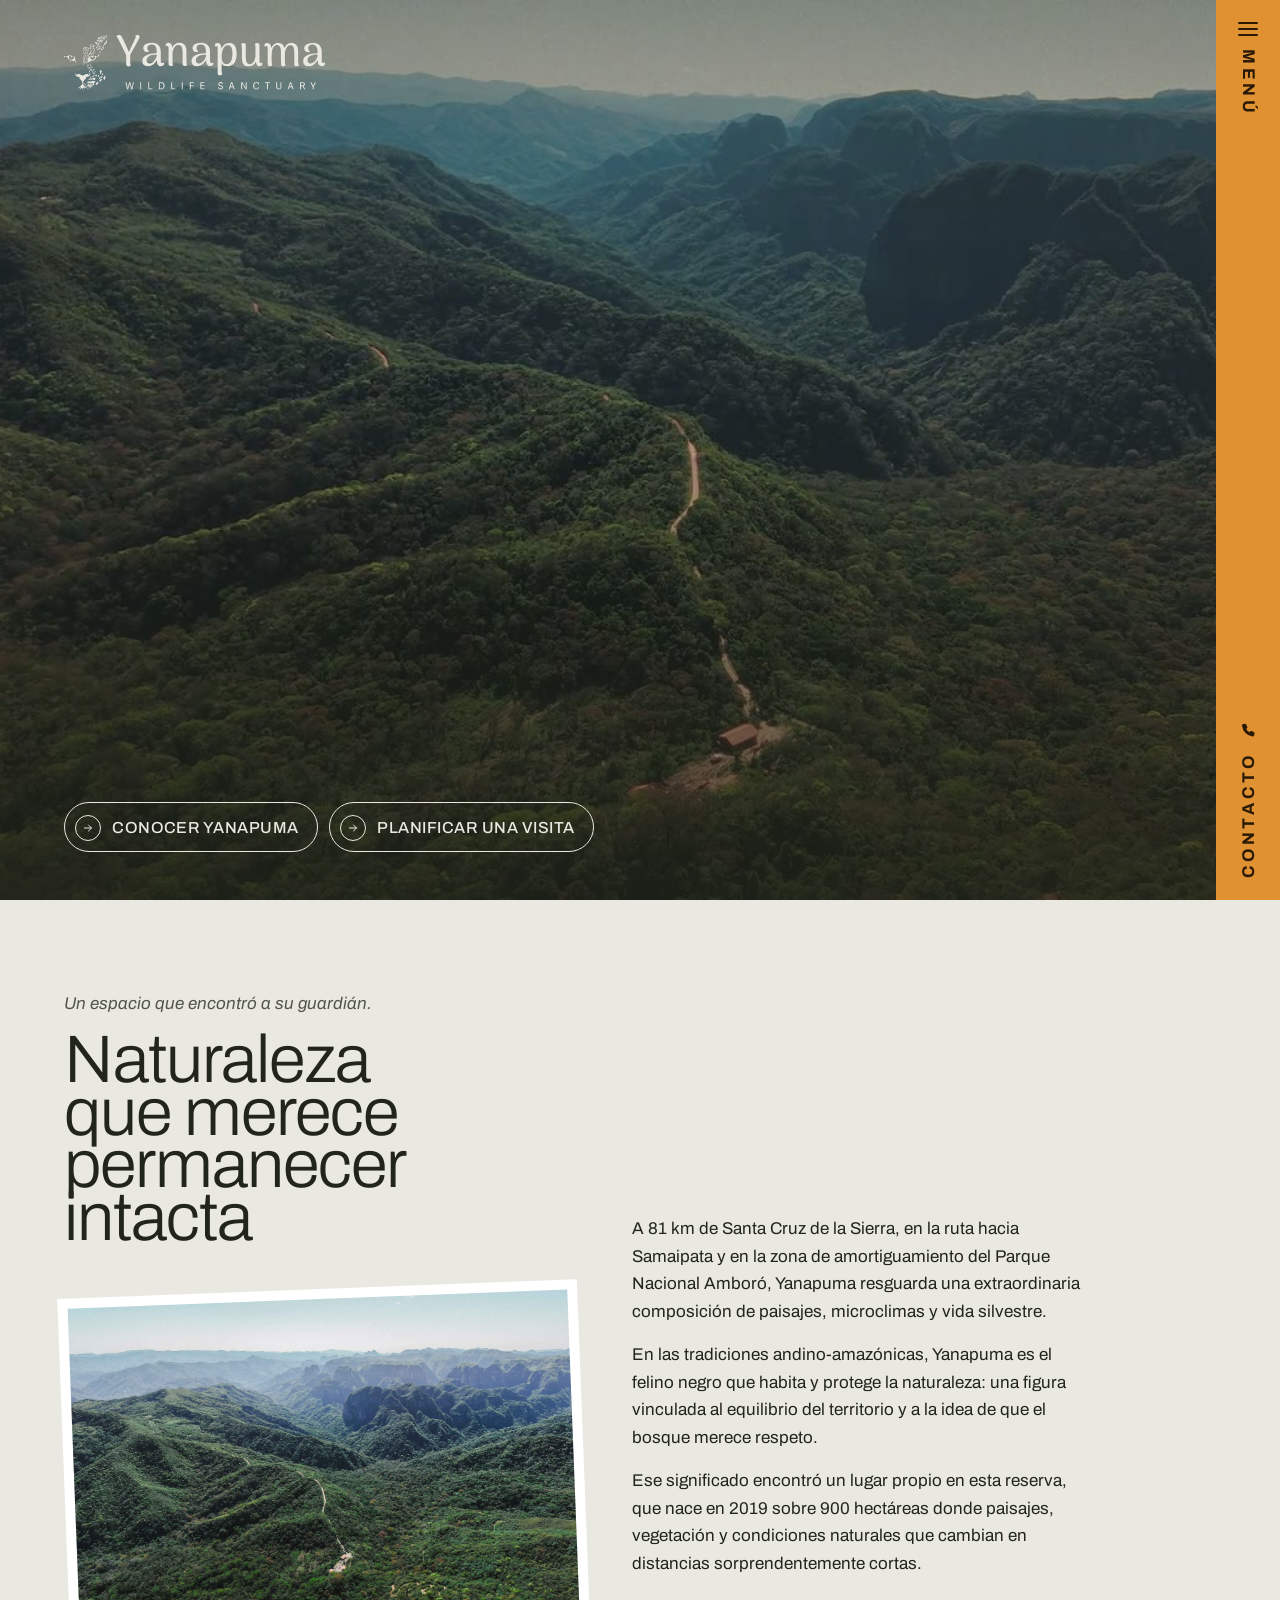
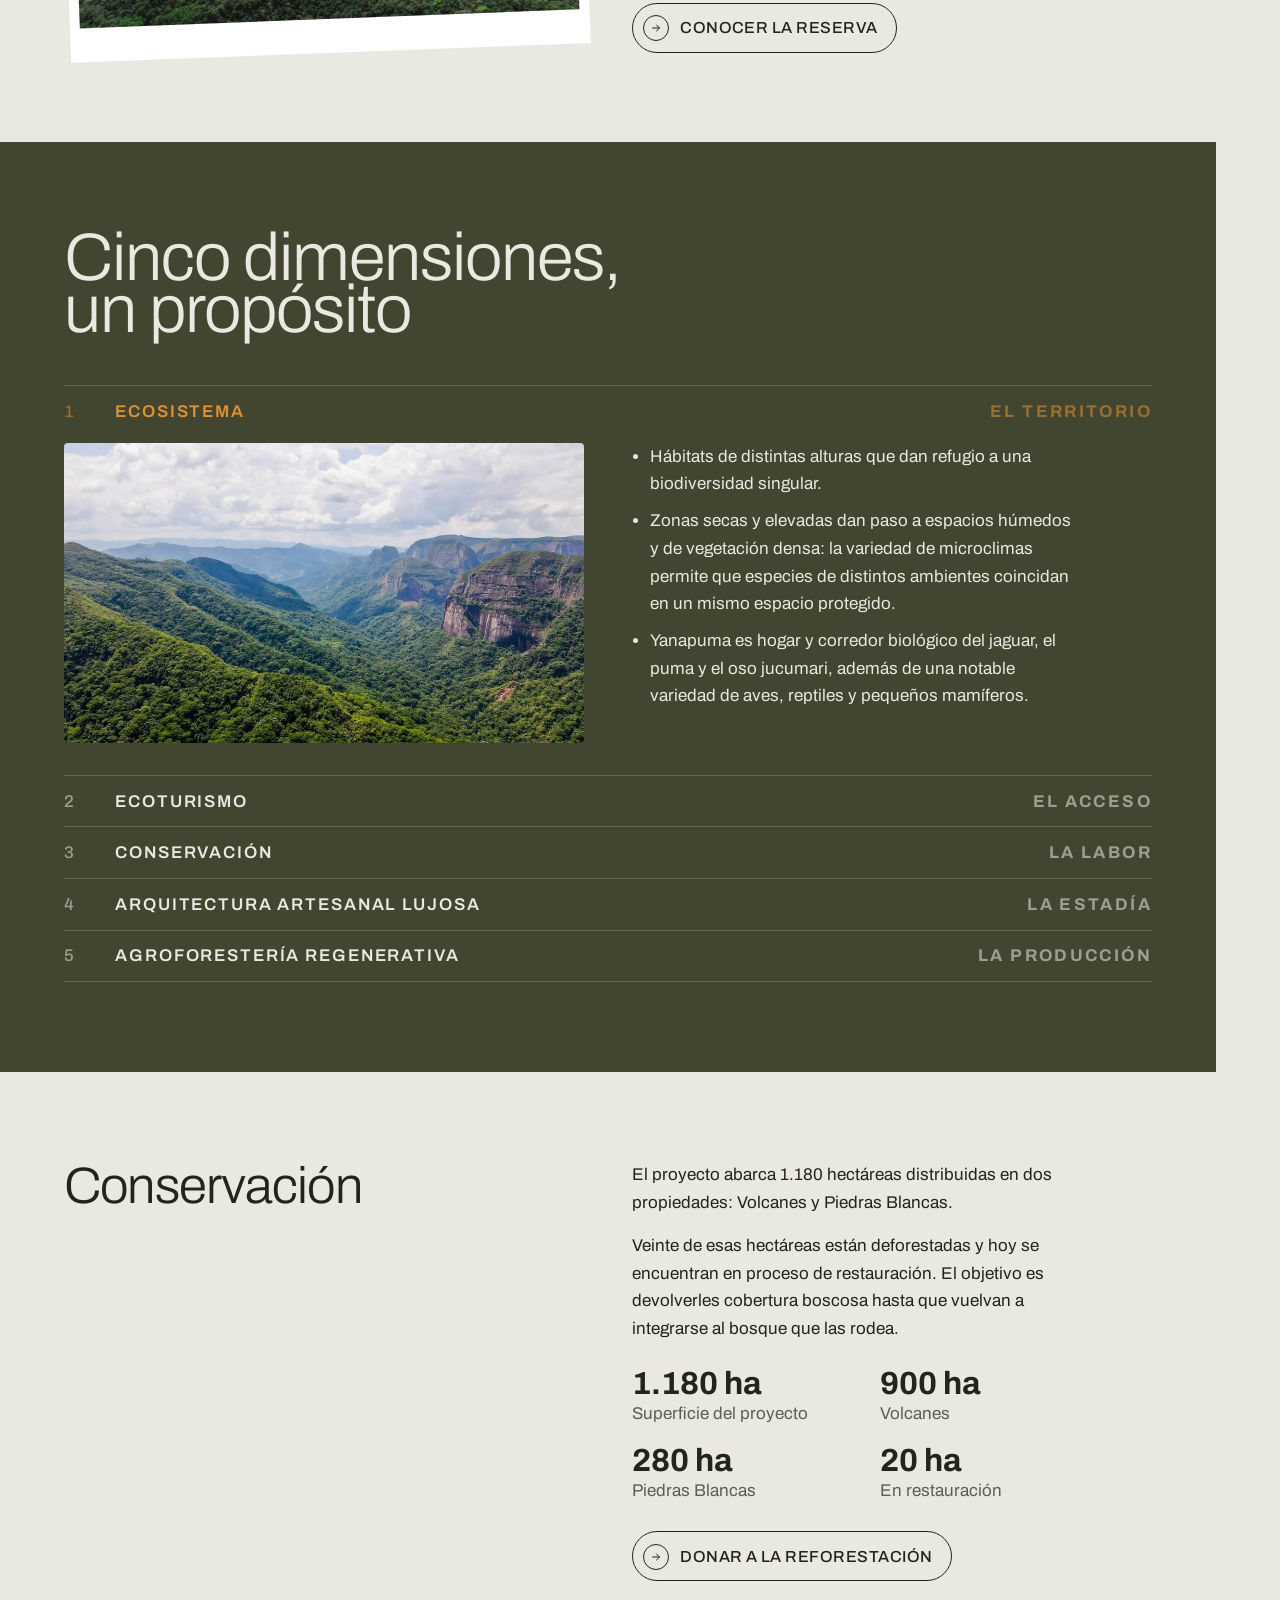
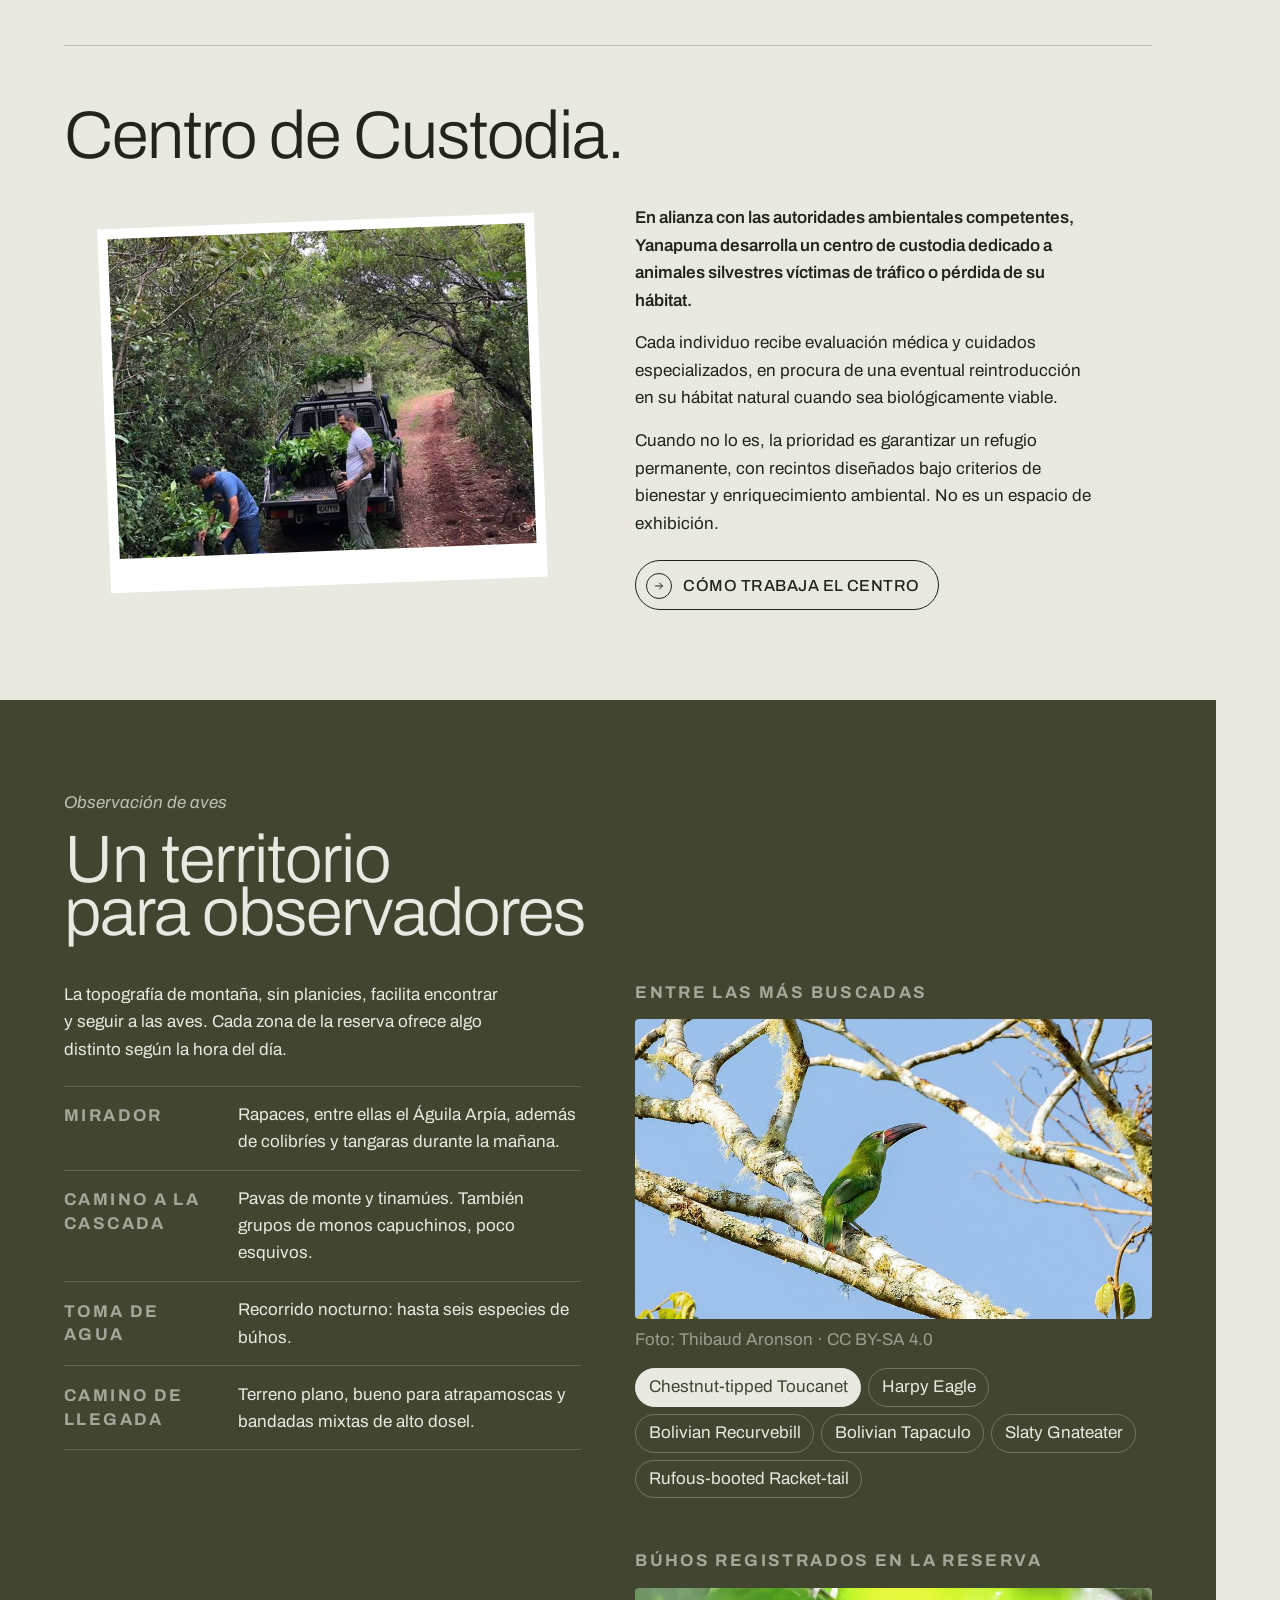
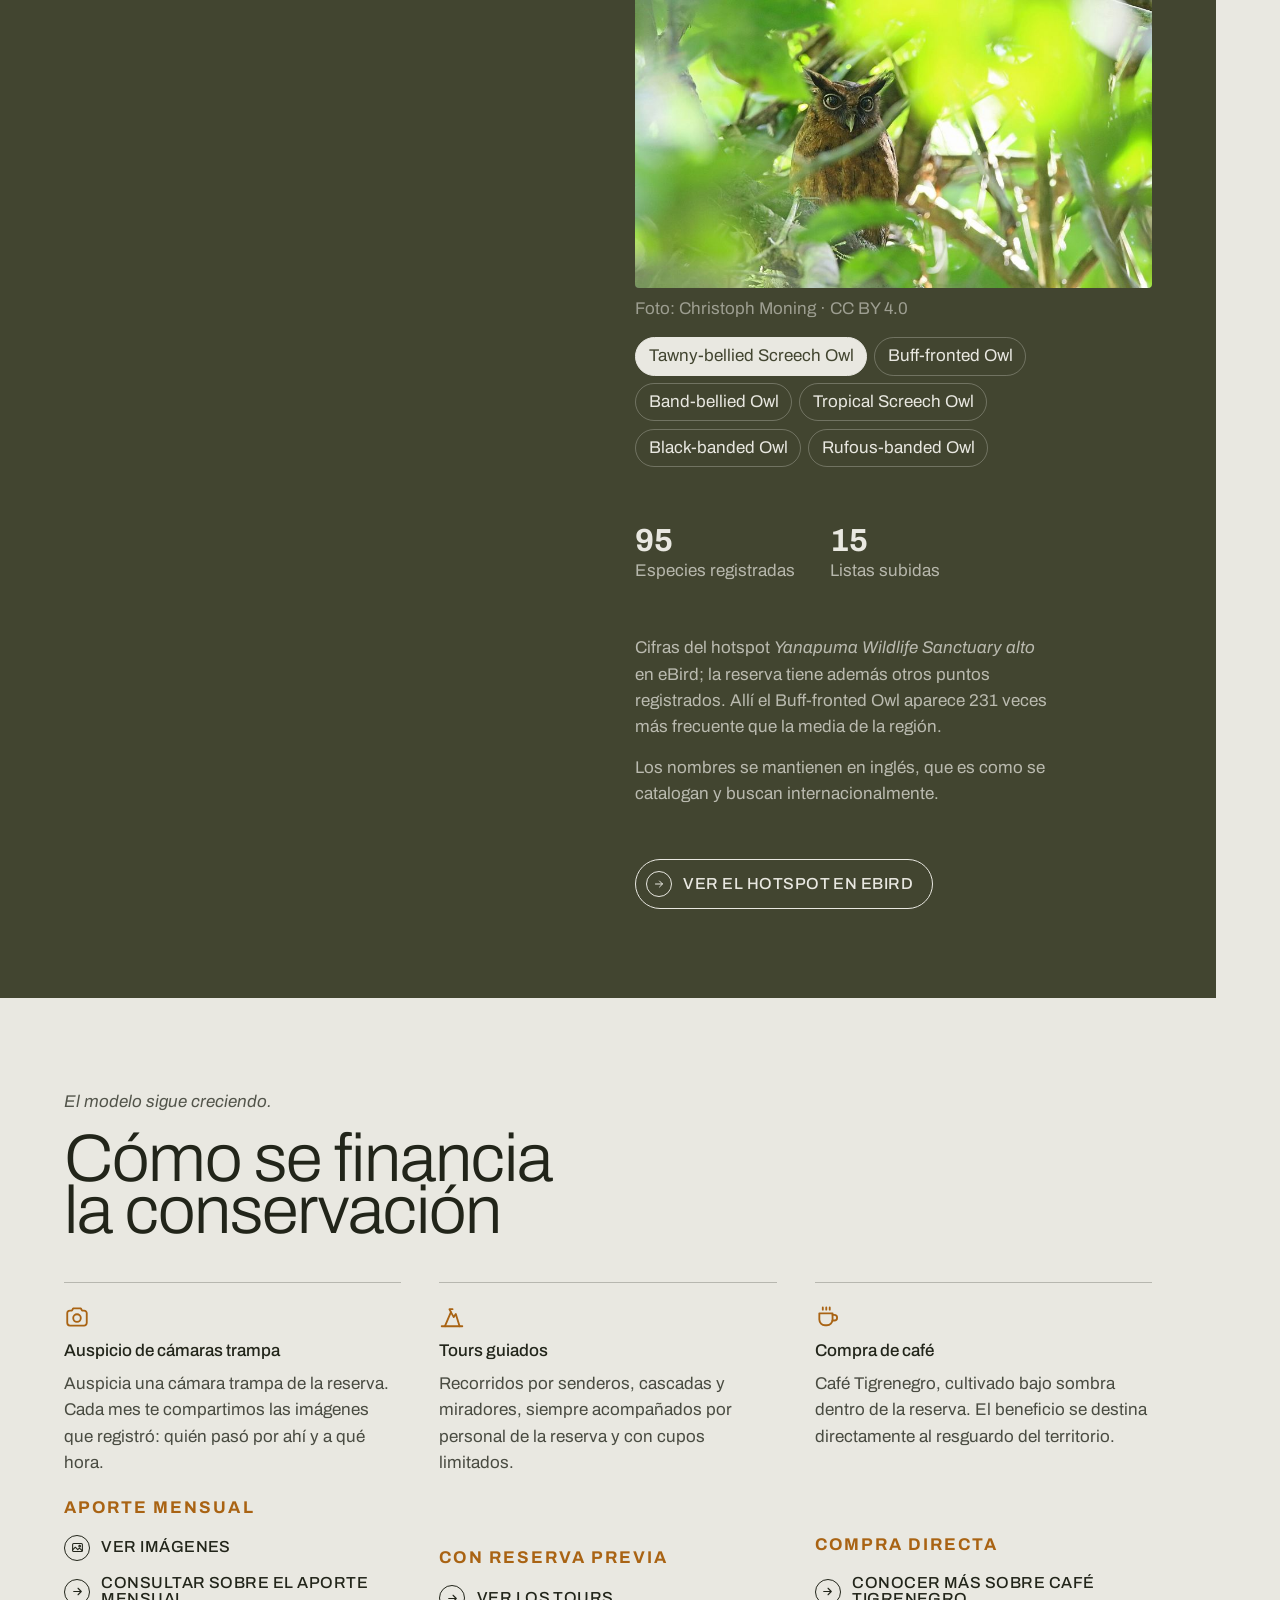
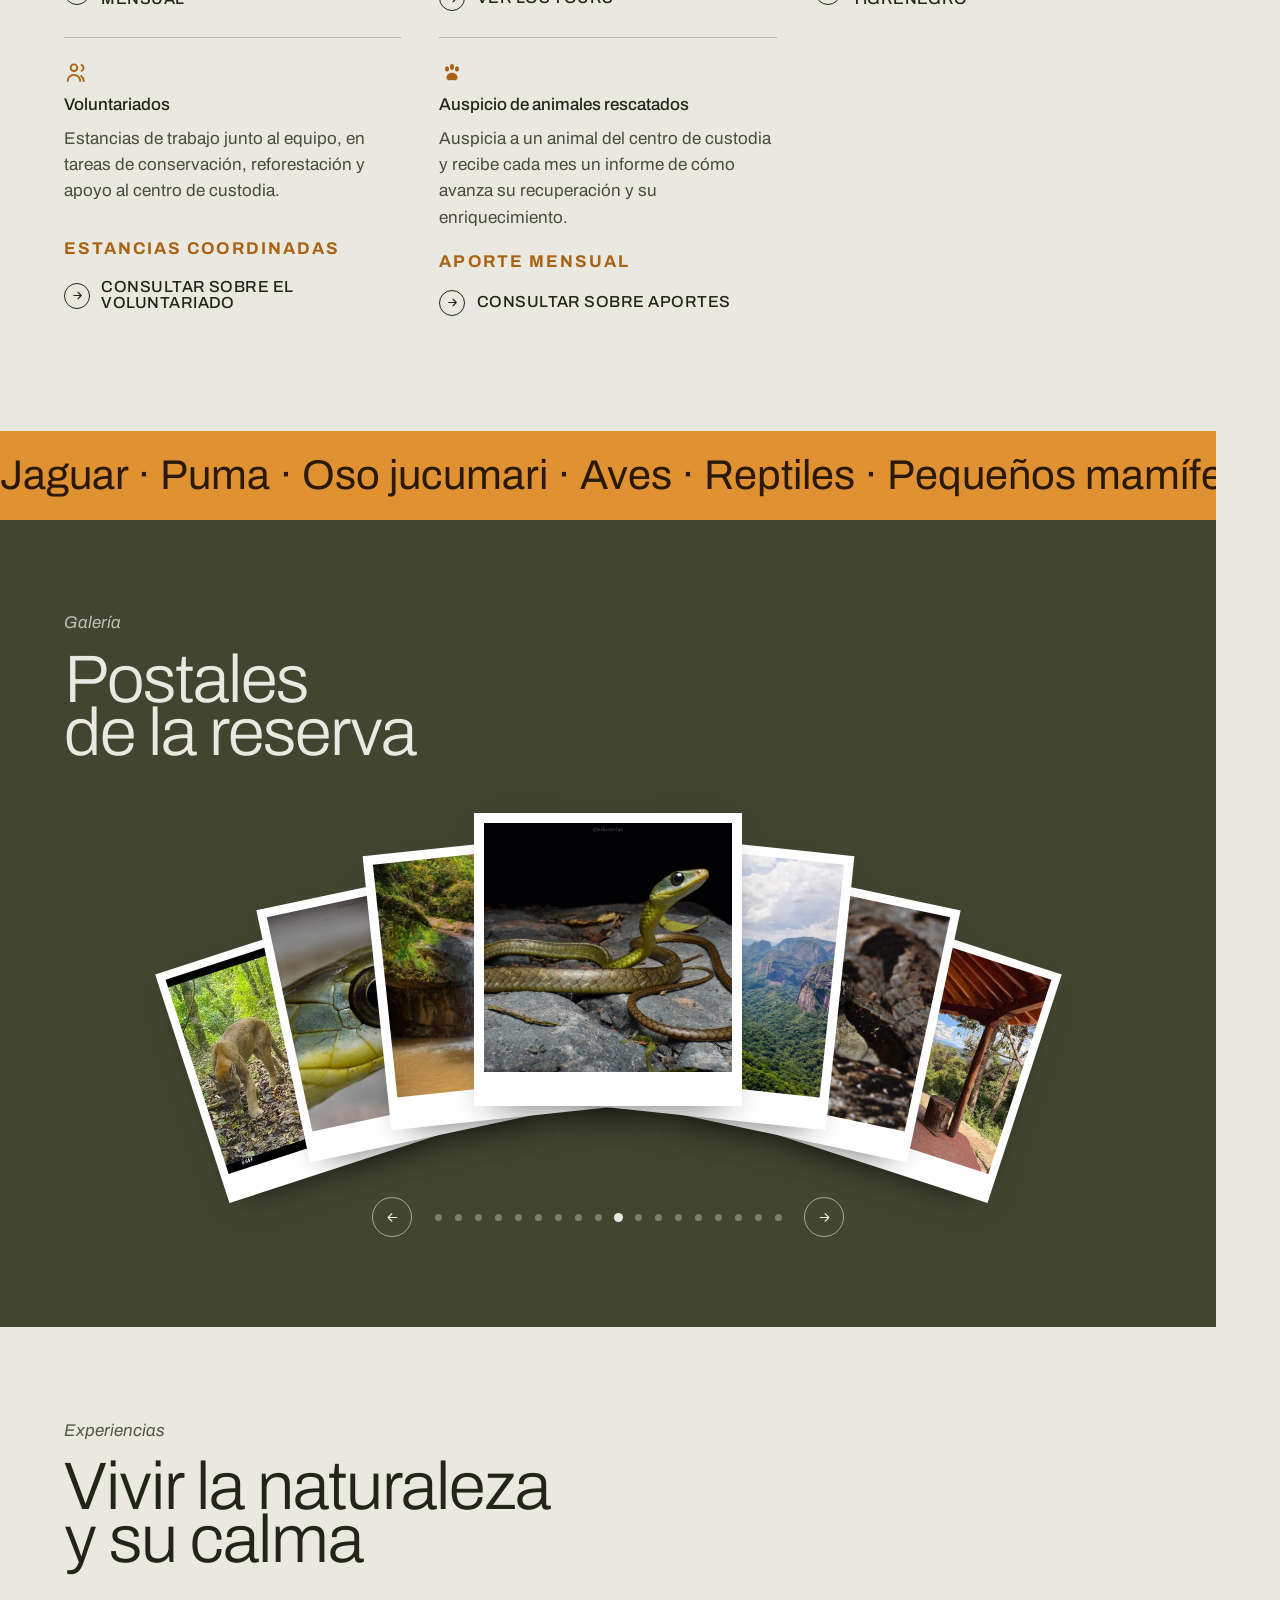
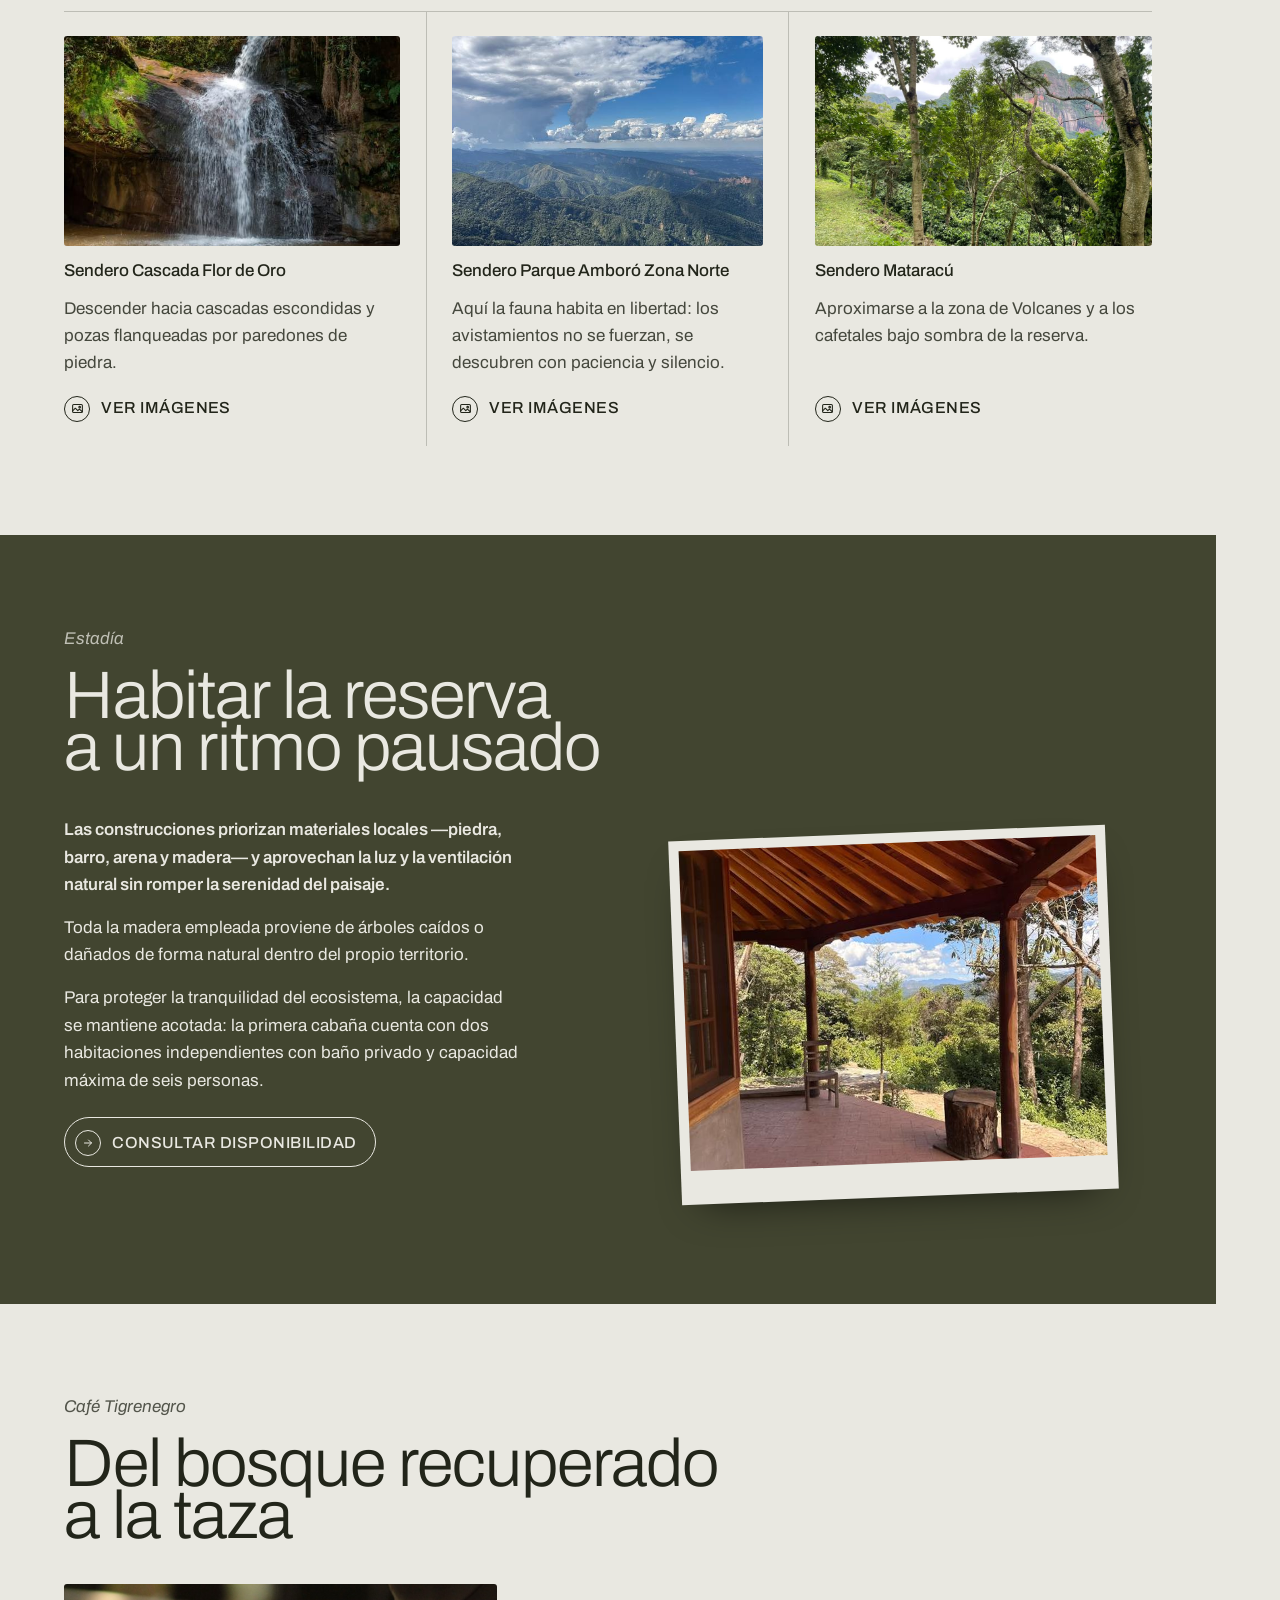
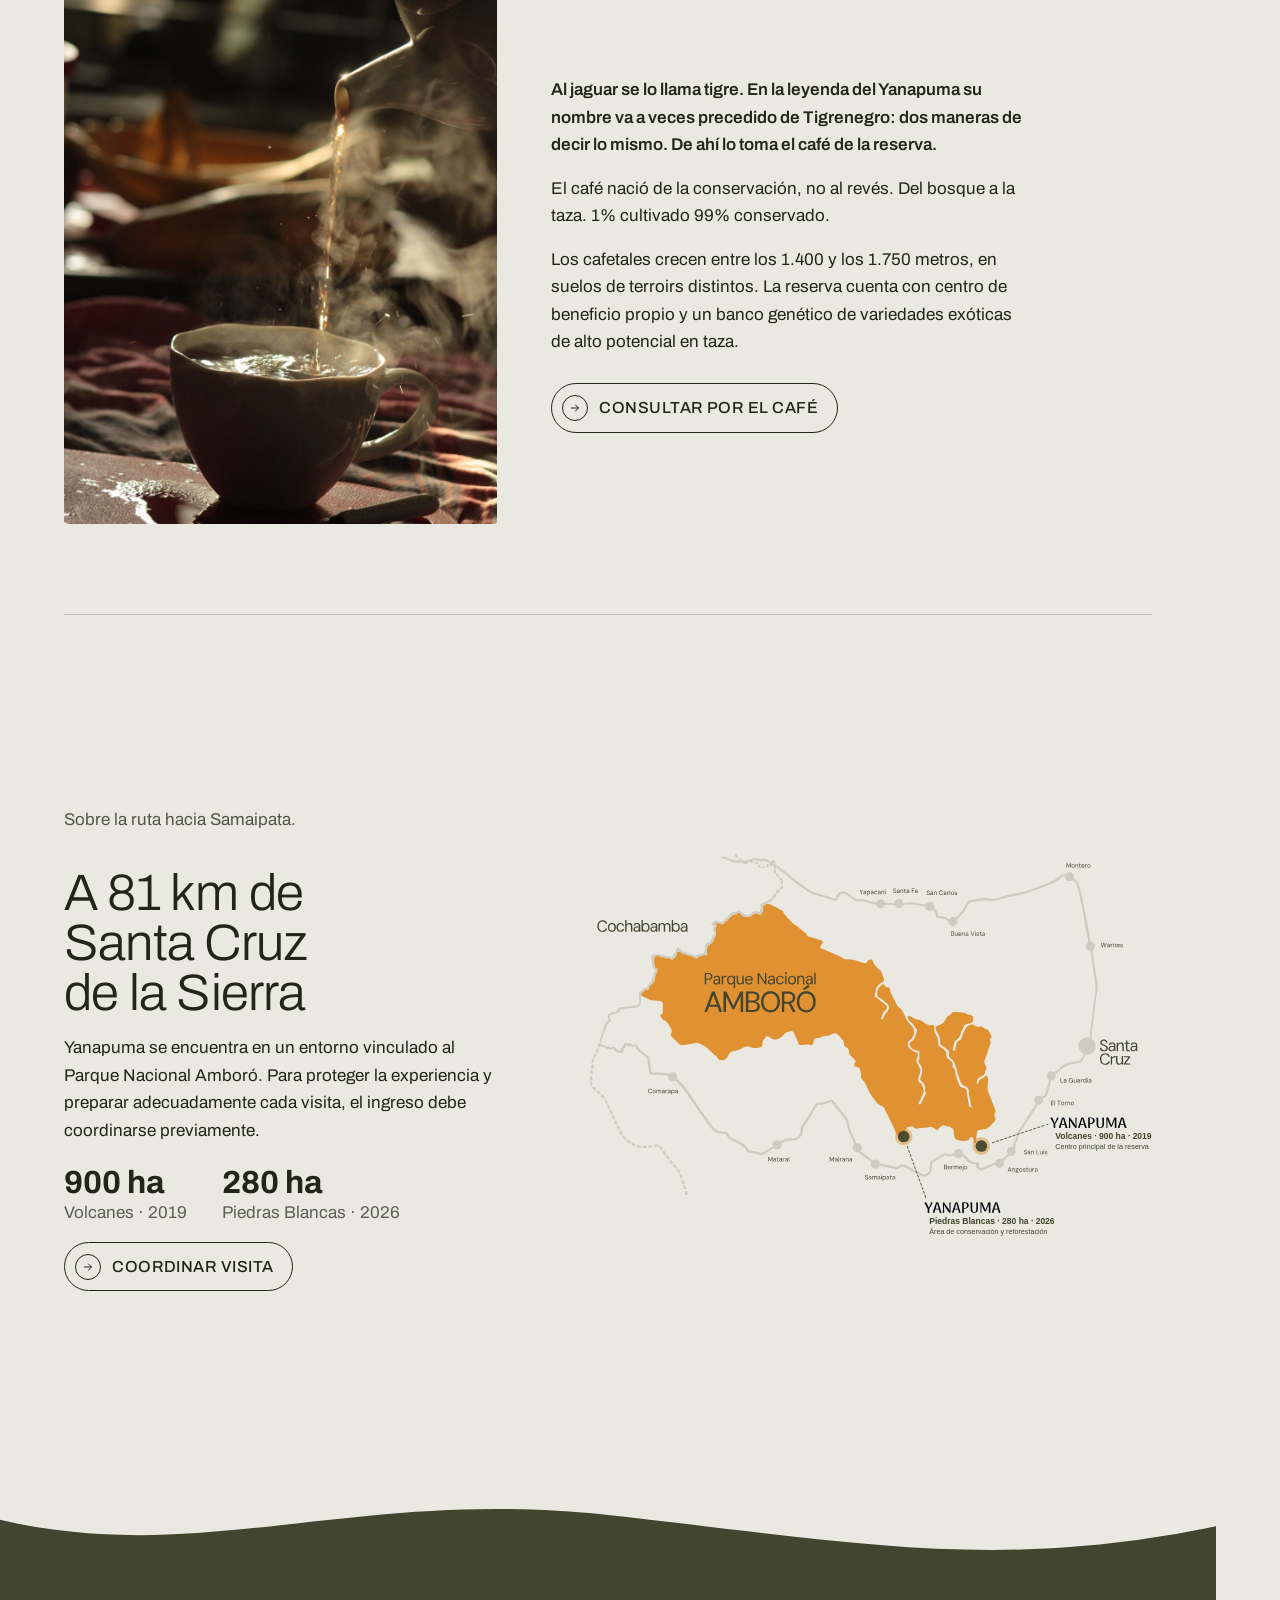
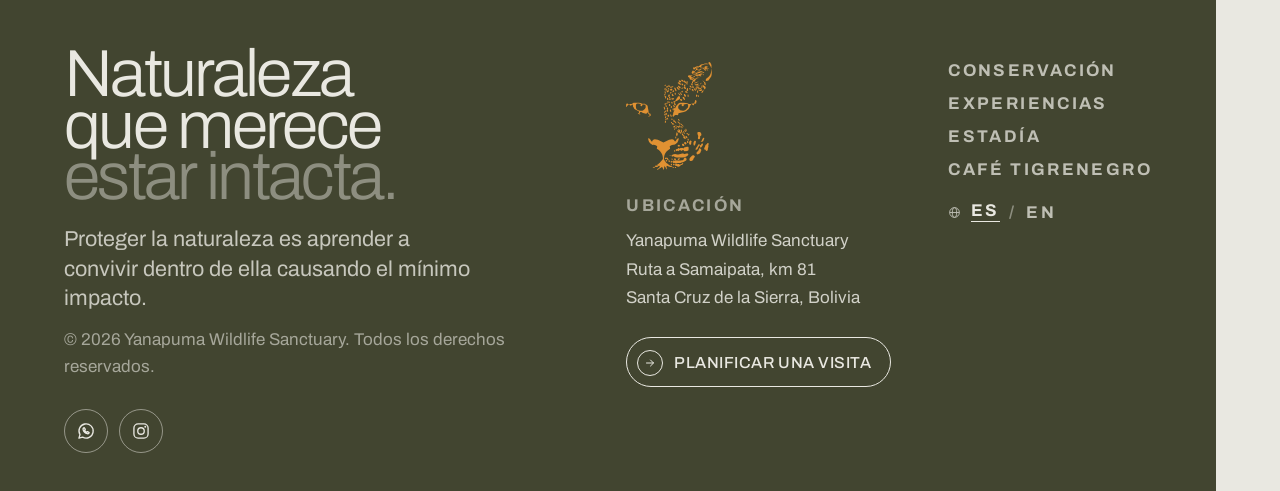
==== commit ab5f536c: "Conservación primero, centro de custodia y nuevo título de La Reserva - La Reserva: el título pasa a" ====
--- a/index.html
+++ b/index.html
@@ -19,7 +19,7 @@
 <link rel="alternate" hreflang="es" href="./">
 <link rel="alternate" hreflang="en" href="en/">
 <link rel="alternate" hreflang="x-default" href="./">
-<link rel="stylesheet" href="css/styles.css?v=34">
+<link rel="stylesheet" href="css/styles.css?v=36">
 <script>try{if(localStorage.getItem("yanapuma.welcomed"))document.documentElement.classList.add("pl-seen")}catch(e){}</script>
 </head>
 <body>
@@ -74,7 +74,7 @@
   <div class="shell split">
     <div>
       <p class="eyebrow-i">Un espacio que encontró a su guardián.</p>
-      <h2>Un compromiso<br>sostenible<br>en el tiempo</h2>
+      <h2>Naturaleza<br>que merece<br>permanecer intacta</h2>
       <figure class="tilt">
         <img src="assets/img/Reserva.jpg" alt="Vista aérea de la reserva: bosque continuo, el camino de acceso y los farallones al fondo">
       </figure>
@@ -112,7 +112,7 @@
           <span class="n">3</span><span>Conservación</span><span class="k">La labor</span></button></h3>
         <div class="step-p" id="s3" hidden>
           <img src="assets/img/tab-rescate.jpg" alt="Registro de cámara trampa: un puma recorre el sotobosque">
-          <ul><li>Recuperación del territorio y un centro dedicado a la rehabilitación de animales silvestres.</li><li>Parte de la reserva fue impactada por actividades agrícolas; hoy se trabaja en devolver a esos suelos su cobertura vegetal nativa.</li><li>El centro de rescate opera en alianza con las autoridades ambientales competentes.</li></ul>
+          <ul><li>Recuperación del territorio y un centro dedicado a la rehabilitación de animales silvestres.</li><li>Parte de la reserva fue impactada por actividades agrícolas; hoy se trabaja en devolver a esos suelos su cobertura vegetal nativa.</li><li>El centro de custodia opera en alianza con las autoridades ambientales competentes.</li></ul>
         </div>
       </div>
       <div class="step">
@@ -137,24 +137,9 @@
 
 <section class="blk paper" id="conservacion">
   <div class="shell">
-    <p class="eyebrow-i">Conservación</p>
-    <h2>Centro de Rescate.</h2>
-    <div class="tilt-g">
-      <figure class="tilt">
-        <img src="assets/img/ex-conserv.jpg" alt="Equipo de la reserva trasladando plantines para reforestación">
-      </figure>
-      <div class="tilt-t">
-        <p class="lead">En alianza con las autoridades ambientales competentes, Yanapuma desarrolla un centro de rescate dedicado a animales silvestres víctimas de tráfico o pérdida de su hábitat.</p>
-        <p>Cada individuo recibe evaluación médica y cuidados especializados, en procura de una eventual reintroducción en su hábitat natural cuando sea biológicamente viable.</p>
-        <p>Cuando no lo es, la prioridad es garantizar un refugio permanente, con recintos diseñados bajo criterios de bienestar y enriquecimiento ambiental. No es un espacio de exhibición.</p>
-        <a class="pill" href="#"><span class="circ"><svg viewBox="0 0 24 24" fill="none" stroke="currentColor" stroke-width="2" stroke-linecap="round" stroke-linejoin="round" aria-hidden="true"><path d="M5 12h14M13 6l6 6-6 6"/></svg></span><span>Cómo trabaja el centro</span></a>
-      </div>
-    </div>
-
     <div class="rewild">
       <div>
-        <p class="eyebrow-i">Restauración</p>
-        <h3>Veinte hectáreas<br>que vuelven al bosque</h3>
+        <h3>Conservación</h3>
       </div>
       <div class="r">
         <p>El proyecto abarca 1.180 hectáreas distribuidas en dos propiedades: Volcanes y Piedras Blancas.</p>
@@ -166,6 +151,19 @@
           <div><b>20 ha</b><span>En restauración</span></div>
         </div>
         <a class="pill" href="#contacto"><span class="circ"><svg viewBox="0 0 24 24" fill="none" stroke="currentColor" stroke-width="2" stroke-linecap="round" stroke-linejoin="round" aria-hidden="true"><path d="M5 12h14M13 6l6 6-6 6"/></svg></span><span>Donar a la reforestación</span></a>
+      </div>
+    </div>
+
+    <h2>Centro de Custodia.</h2>
+    <div class="tilt-g">
+      <figure class="tilt">
+        <img src="assets/img/ex-conserv.jpg" alt="Equipo de la reserva trasladando plantines para reforestación">
+      </figure>
+      <div class="tilt-t">
+        <p class="lead">En alianza con las autoridades ambientales competentes, Yanapuma desarrolla un centro de custodia dedicado a animales silvestres víctimas de tráfico o pérdida de su hábitat.</p>
+        <p>Cada individuo recibe evaluación médica y cuidados especializados, en procura de una eventual reintroducción en su hábitat natural cuando sea biológicamente viable.</p>
+        <p>Cuando no lo es, la prioridad es garantizar un refugio permanente, con recintos diseñados bajo criterios de bienestar y enriquecimiento ambiental. No es un espacio de exhibición.</p>
+        <a class="pill" href="#"><span class="circ"><svg viewBox="0 0 24 24" fill="none" stroke="currentColor" stroke-width="2" stroke-linecap="round" stroke-linejoin="round" aria-hidden="true"><path d="M5 12h14M13 6l6 6-6 6"/></svg></span><span>Cómo trabaja el centro</span></a>
       </div>
     </div>
   </div>
@@ -209,7 +207,7 @@
           <div><b>15</b><span>Listas subidas</span></div>
         </div>
         <div class="notes">
-          <p class="note">Cifras del hotspot <em>Yanapuma Wildlife Sanctuary alto</em> en eBird; la reserva tiene además otros puntos registrados. Allí el Buff-fronted Owl aparece 231 veces más frecuente que la media de la región. Relevamiento de campo de Raúl Navi, guía de observación de aves.</p>
+          <p class="note">Cifras del hotspot <em>Yanapuma Wildlife Sanctuary alto</em> en eBird; la reserva tiene además otros puntos registrados. Allí el Buff-fronted Owl aparece 231 veces más frecuente que la media de la región.</p>
           <p class="note">Los nombres se mantienen en inglés, que es como se catalogan y buscan internacionalmente.</p>
         </div>
         <a class="pill" href="https://ebird.org/hotspot/L55072307" target="_blank" rel="noopener noreferrer"><span class="circ"><svg viewBox="0 0 24 24" fill="none" stroke="currentColor" stroke-width="2" stroke-linecap="round" stroke-linejoin="round" aria-hidden="true"><path d="M5 12h14M13 6l6 6-6 6"/></svg></span><span>Ver el hotspot en eBird</span></a>
@@ -255,7 +253,7 @@
       <article class="src">
         <svg class="ic" viewBox="0 0 24 24" aria-hidden="true" focusable="false" fill="none" stroke="currentColor" stroke-width="1.7" stroke-linecap="round" stroke-linejoin="round"><circle cx="9.2" cy="8" r="3.1"/><path d="M3.4 20.4a5.8 5.8 0 0 1 11.6 0"/><path d="M16.2 5.4a3 3 0 0 1 0 5.6"/><path d="M18.2 20.4a5.8 5.8 0 0 0-2.4-4.7"/></svg>
         <h3>Voluntariados</h3>
-        <p>Estancias de trabajo junto al equipo, en tareas de conservación, reforestación y apoyo al centro de rescate.</p>
+        <p>Estancias de trabajo junto al equipo, en tareas de conservación, reforestación y apoyo al centro de custodia.</p>
         <span class="tag">Estancias coordinadas</span>
         <div class="src-cta">
           <a class="btn-2" href="#contacto"><span class="circ"><svg viewBox="0 0 24 24" fill="none" stroke="currentColor" stroke-width="2" stroke-linecap="round" stroke-linejoin="round" aria-hidden="true"><path d="M5 12h14M13 6l6 6-6 6"/></svg></span><span>Consultar sobre el voluntariado</span></a>
@@ -264,7 +262,7 @@
       <article class="src">
         <svg class="ic" viewBox="0 0 24 24" aria-hidden="true" focusable="false" fill="currentColor"><ellipse cx="7.4" cy="9.2" rx="1.9" ry="2.4"/><ellipse cx="12" cy="7.3" rx="1.9" ry="2.6"/><ellipse cx="16.6" cy="9.2" rx="1.9" ry="2.4"/><path d="M12 12.6c3 0 5.1 2.2 5.1 4.4 0 1.7-1.5 2.9-3.2 2.6l-1.9-.3-1.9.3c-1.7.3-3.2-.9-3.2-2.6C6.9 14.8 9 12.6 12 12.6z"/></svg>
         <h3>Auspicio de animales rescatados</h3>
-        <p>Auspicia a un animal del centro de rescate y recibe cada mes un informe de cómo avanza su recuperación y su enriquecimiento.</p>
+        <p>Auspicia a un animal del centro de custodia y recibe cada mes un informe de cómo avanza su recuperación y su enriquecimiento.</p>
         <span class="tag">Aporte mensual</span>
         <div class="src-cta">
           <a class="btn-2" href="#contacto"><span class="circ"><svg viewBox="0 0 24 24" fill="none" stroke="currentColor" stroke-width="2" stroke-linecap="round" stroke-linejoin="round" aria-hidden="true"><path d="M5 12h14M13 6l6 6-6 6"/></svg></span><span>Consultar sobre aportes</span></a>
--- a/css/styles.css
+++ b/css/styles.css
@@ -264,10 +264,11 @@
 .map-b p{font:var(--type-body);max-width:44ch}
 .figs-b{display:flex;gap:2.2rem;flex-wrap:wrap;margin-top:.4rem}
 /* ---------- Restauracion: sub-bloque dentro de Conservacion ---------- */
-/* Misma reja que .split, pero separada del bloque anterior por un filete. */
+/* Misma reja que .split; abre la seccion y la separa del Centro de Custodia
+   que viene debajo con un filete. */
 .rewild{display:grid;grid-template-columns:1fr 1fr;gap:clamp(1.6rem,4vw,3rem);
-  margin-top:clamp(2.4rem,5vw,4rem);padding-top:clamp(2.2rem,4vw,3.2rem);
-  border-top:1px solid rgba(34,37,26,.22)}
+  margin-bottom:clamp(2.4rem,5vw,4rem);padding-bottom:clamp(2.4rem,5vw,4rem);   /* mismo aire a ambos lados del filete */
+  border-bottom:1px solid rgba(34,37,26,.22)}
 .rewild h3{font:var(--type-h2-sm);letter-spacing:var(--type-h2-sm-ls)}
 .rewild .r{display:flex;flex-direction:column;gap:1rem;max-width:46ch}
 .rewild .r p{font:var(--type-body)}
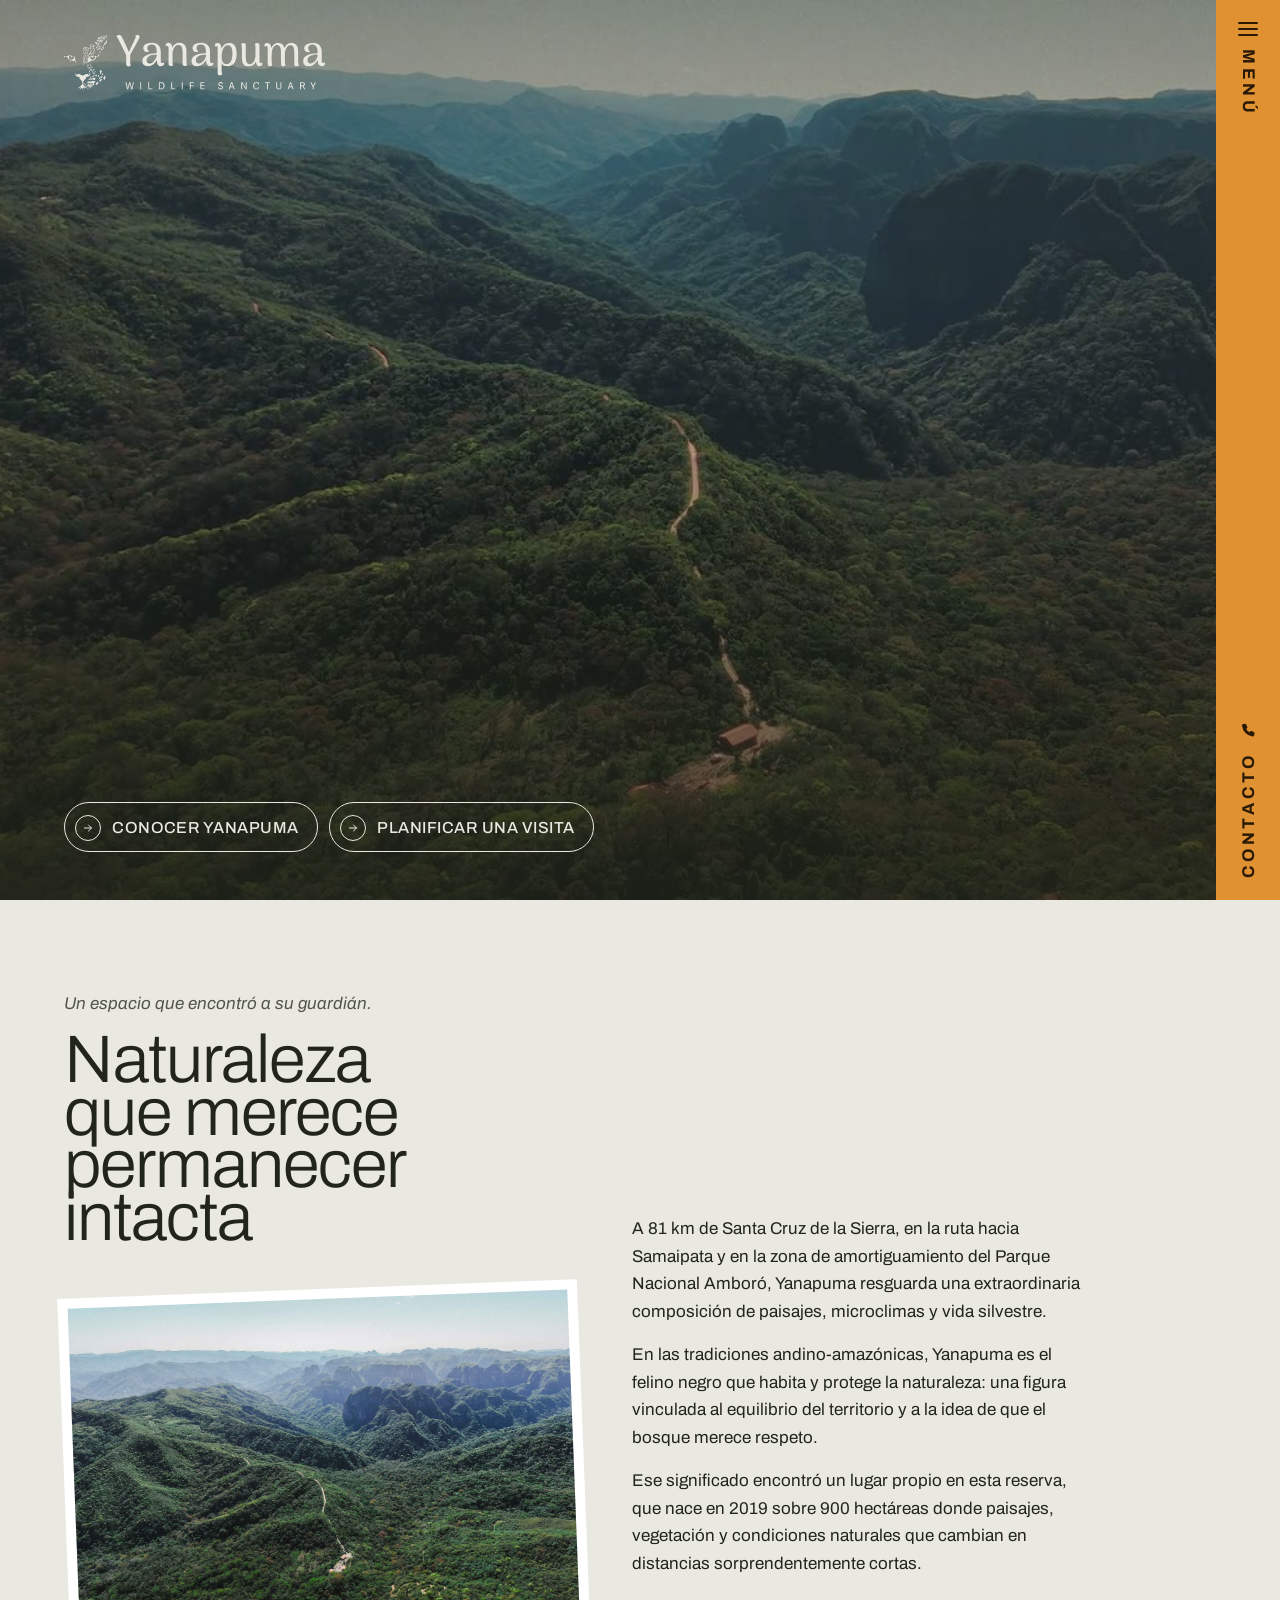
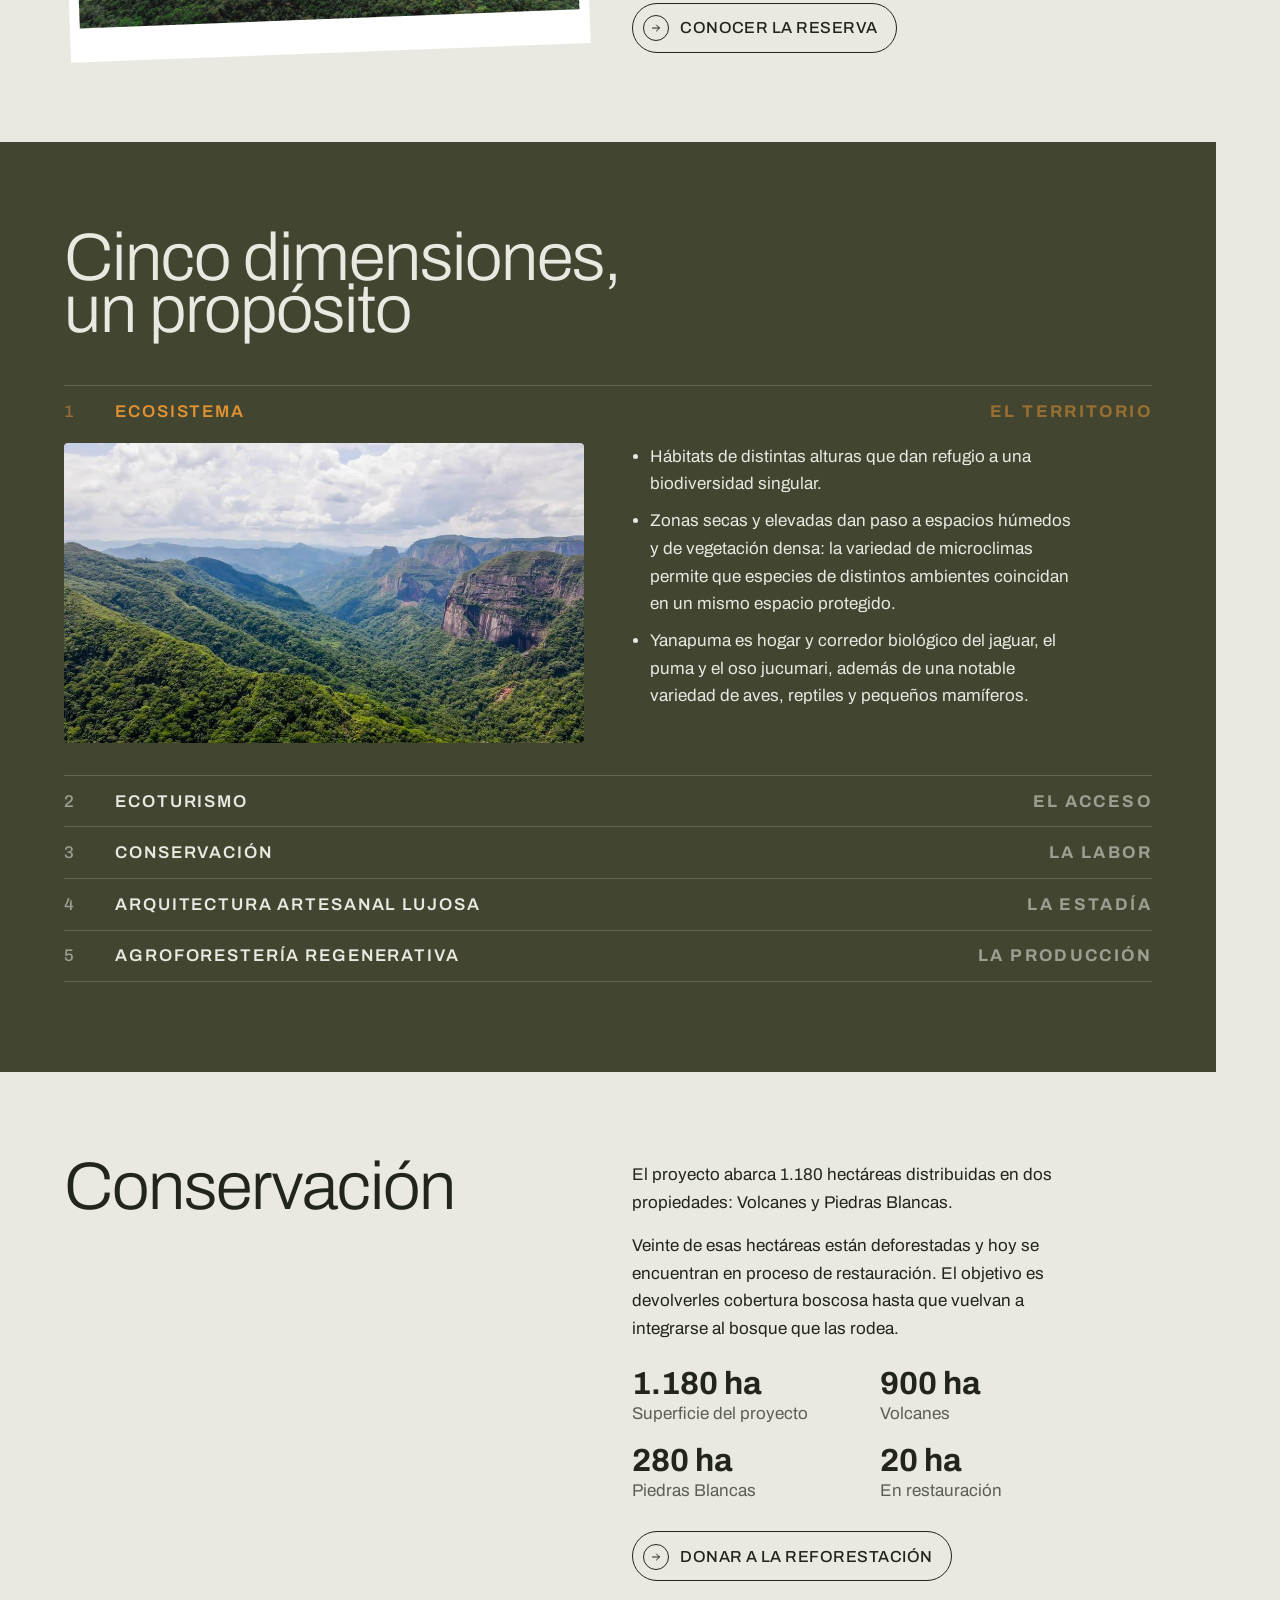
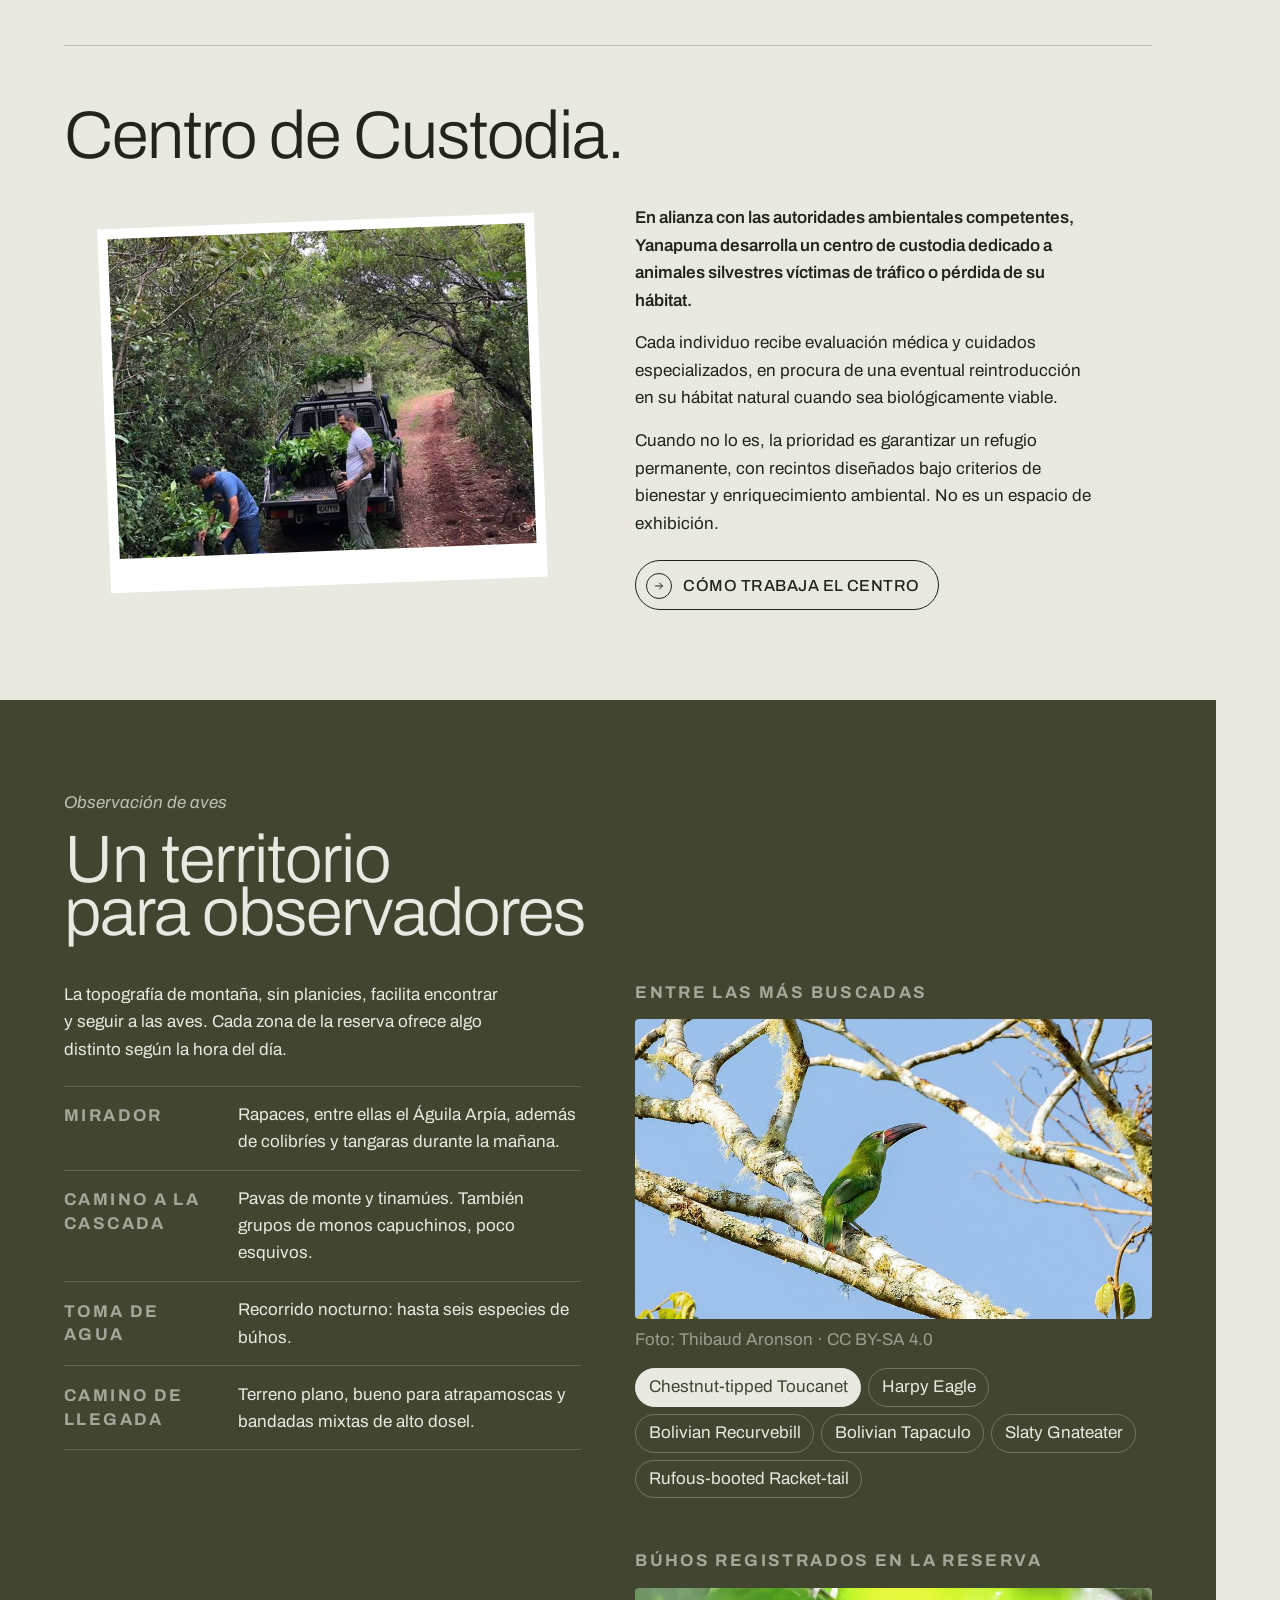
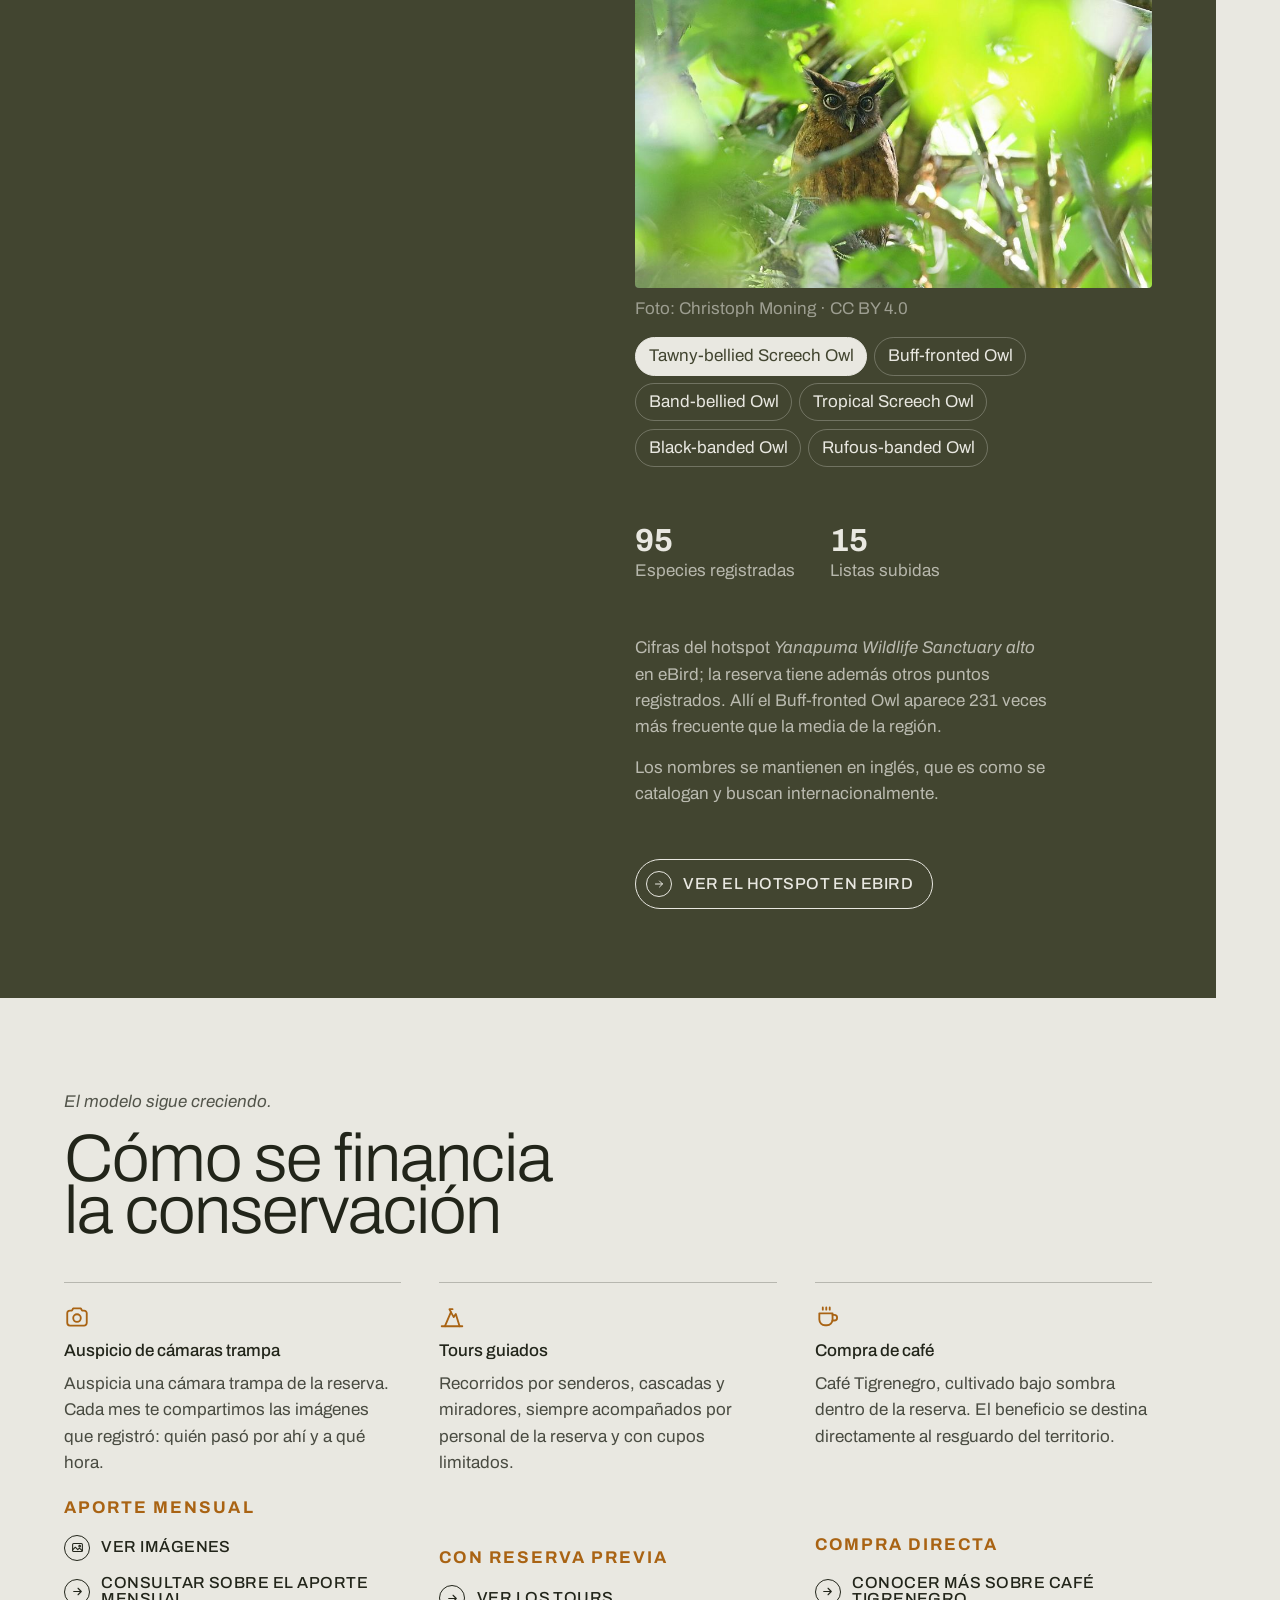
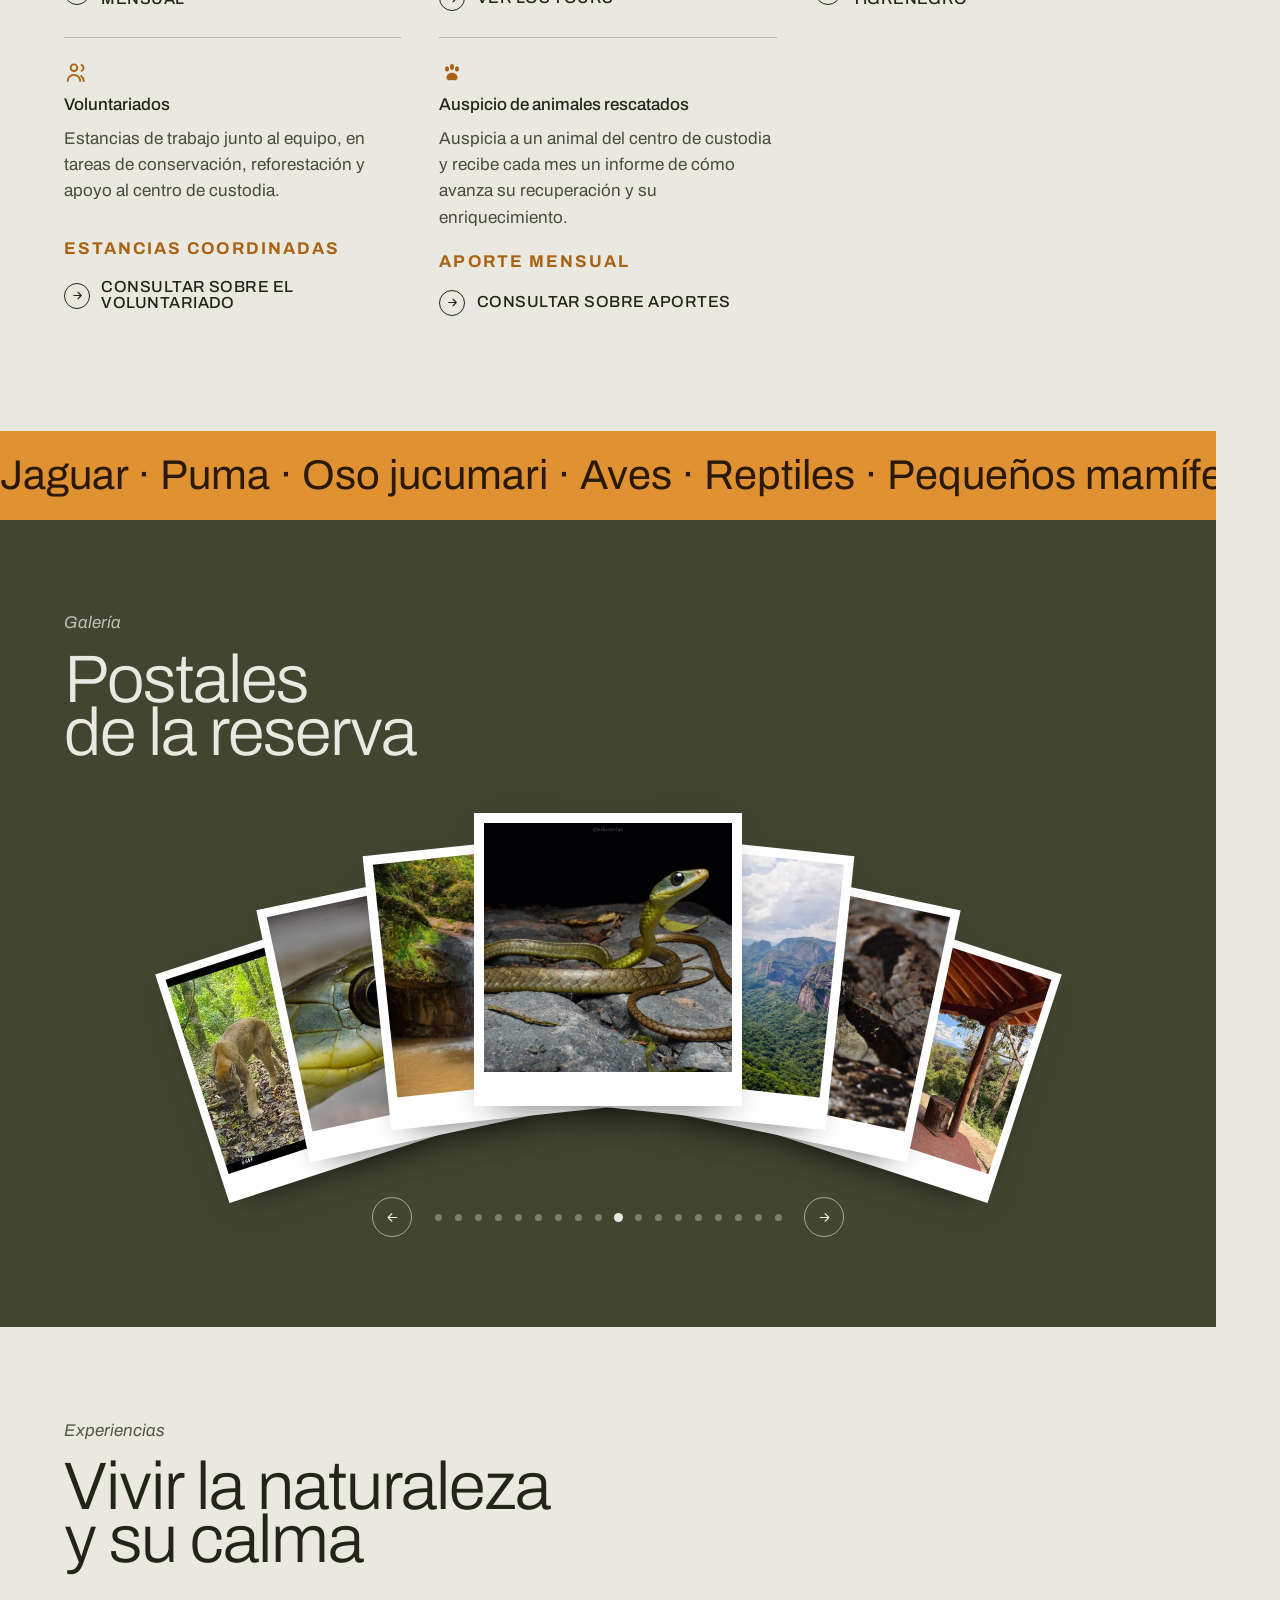
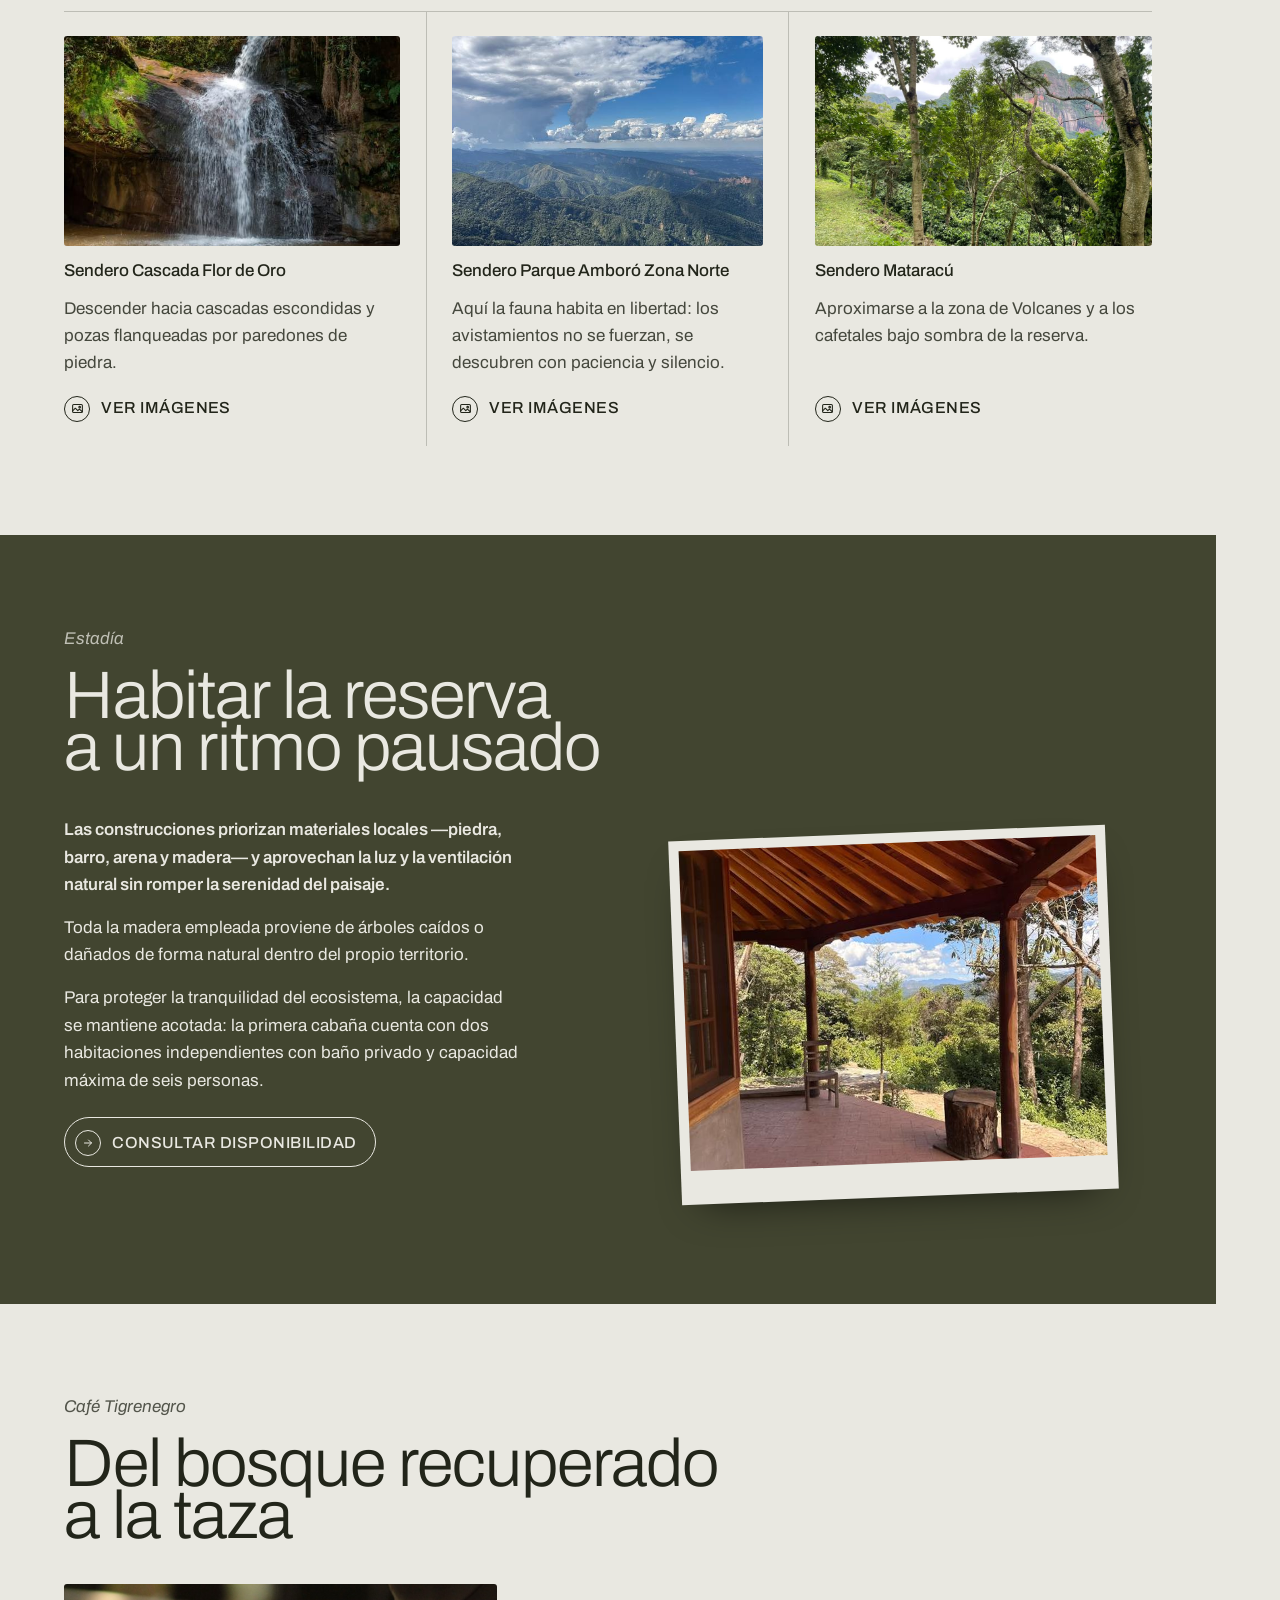
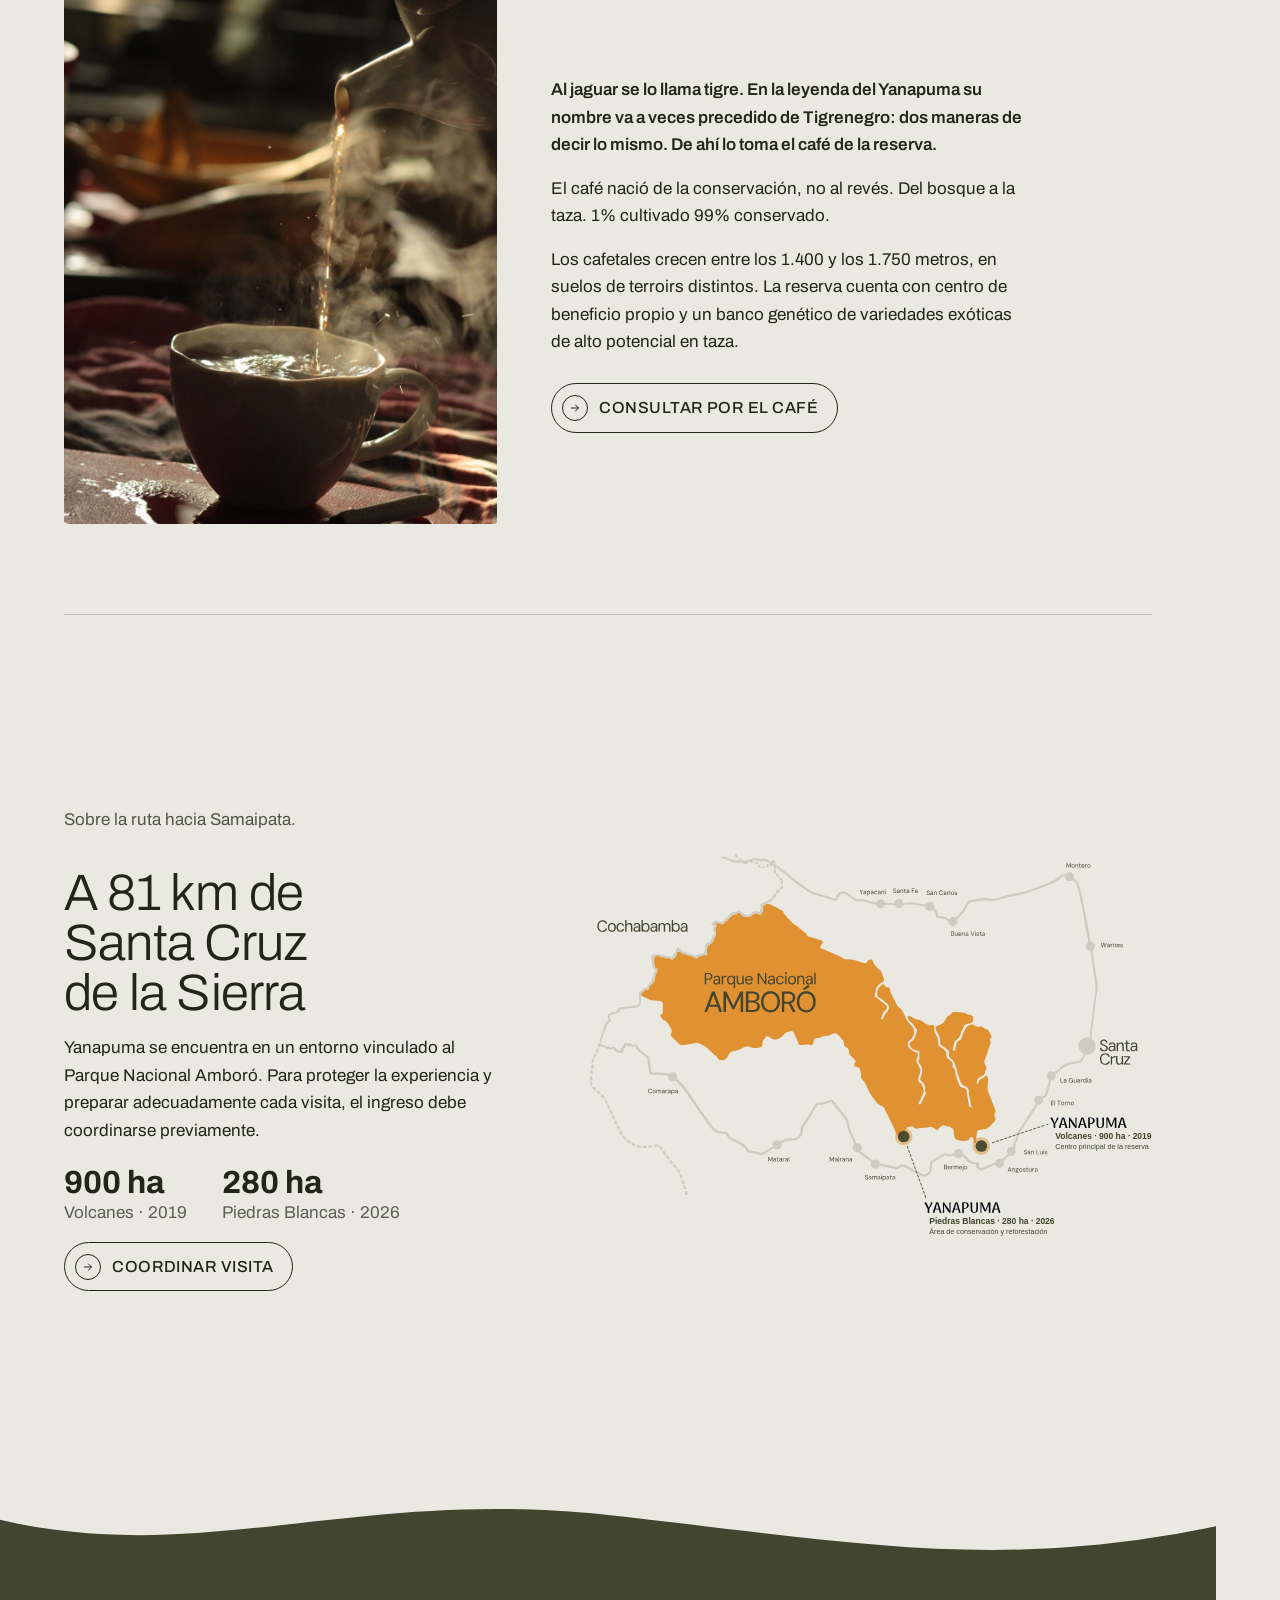
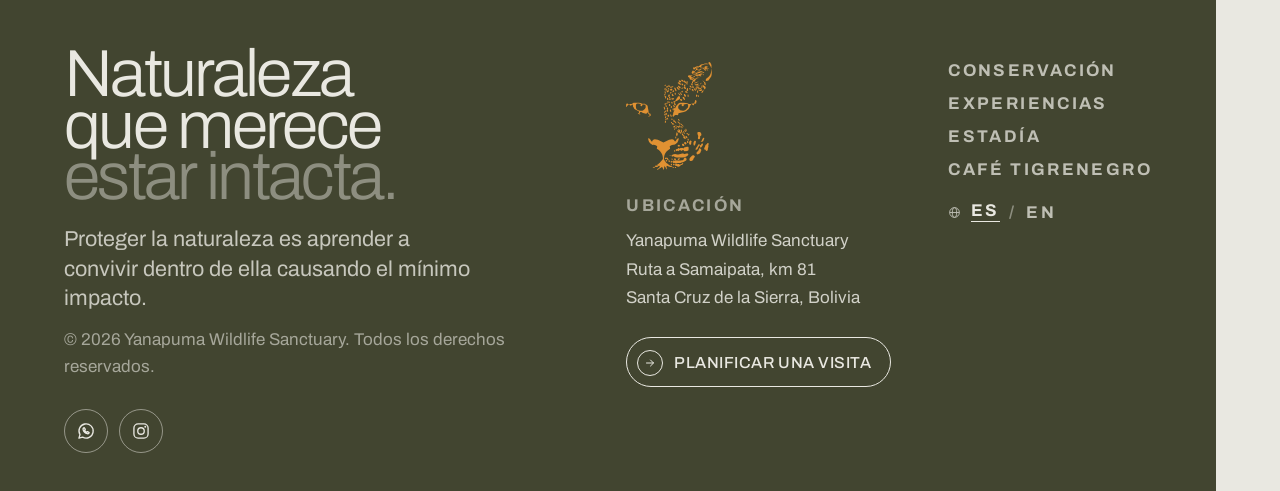
==== commit 4c8cdddb: "Conservación como h2 y repo de trabajo con el sitio en la raíz - Sección Conservación: el título del" ====
--- a/index.html
+++ b/index.html
@@ -19,7 +19,7 @@
 <link rel="alternate" hreflang="es" href="./">
 <link rel="alternate" hreflang="en" href="en/">
 <link rel="alternate" hreflang="x-default" href="./">
-<link rel="stylesheet" href="css/styles.css?v=36">
+<link rel="stylesheet" href="css/styles.css?v=37">
 <script>try{if(localStorage.getItem("yanapuma.welcomed"))document.documentElement.classList.add("pl-seen")}catch(e){}</script>
 </head>
 <body>
@@ -139,7 +139,7 @@
   <div class="shell">
     <div class="rewild">
       <div>
-        <h3>Conservación</h3>
+        <h2>Conservación</h2>
       </div>
       <div class="r">
         <p>El proyecto abarca 1.180 hectáreas distribuidas en dos propiedades: Volcanes y Piedras Blancas.</p>
--- a/css/styles.css
+++ b/css/styles.css
@@ -269,7 +269,6 @@
 .rewild{display:grid;grid-template-columns:1fr 1fr;gap:clamp(1.6rem,4vw,3rem);
   margin-bottom:clamp(2.4rem,5vw,4rem);padding-bottom:clamp(2.4rem,5vw,4rem);   /* mismo aire a ambos lados del filete */
   border-bottom:1px solid rgba(34,37,26,.22)}
-.rewild h3{font:var(--type-h2-sm);letter-spacing:var(--type-h2-sm-ls)}
 .rewild .r{display:flex;flex-direction:column;gap:1rem;max-width:46ch}
 .rewild .r p{font:var(--type-body)}
 .rewild .figs-b{display:grid;grid-template-columns:1fr 1fr;gap:1.1rem 2.2rem;margin-top:.6rem}   /* 2x2: cuatro cifras sin huérfana */
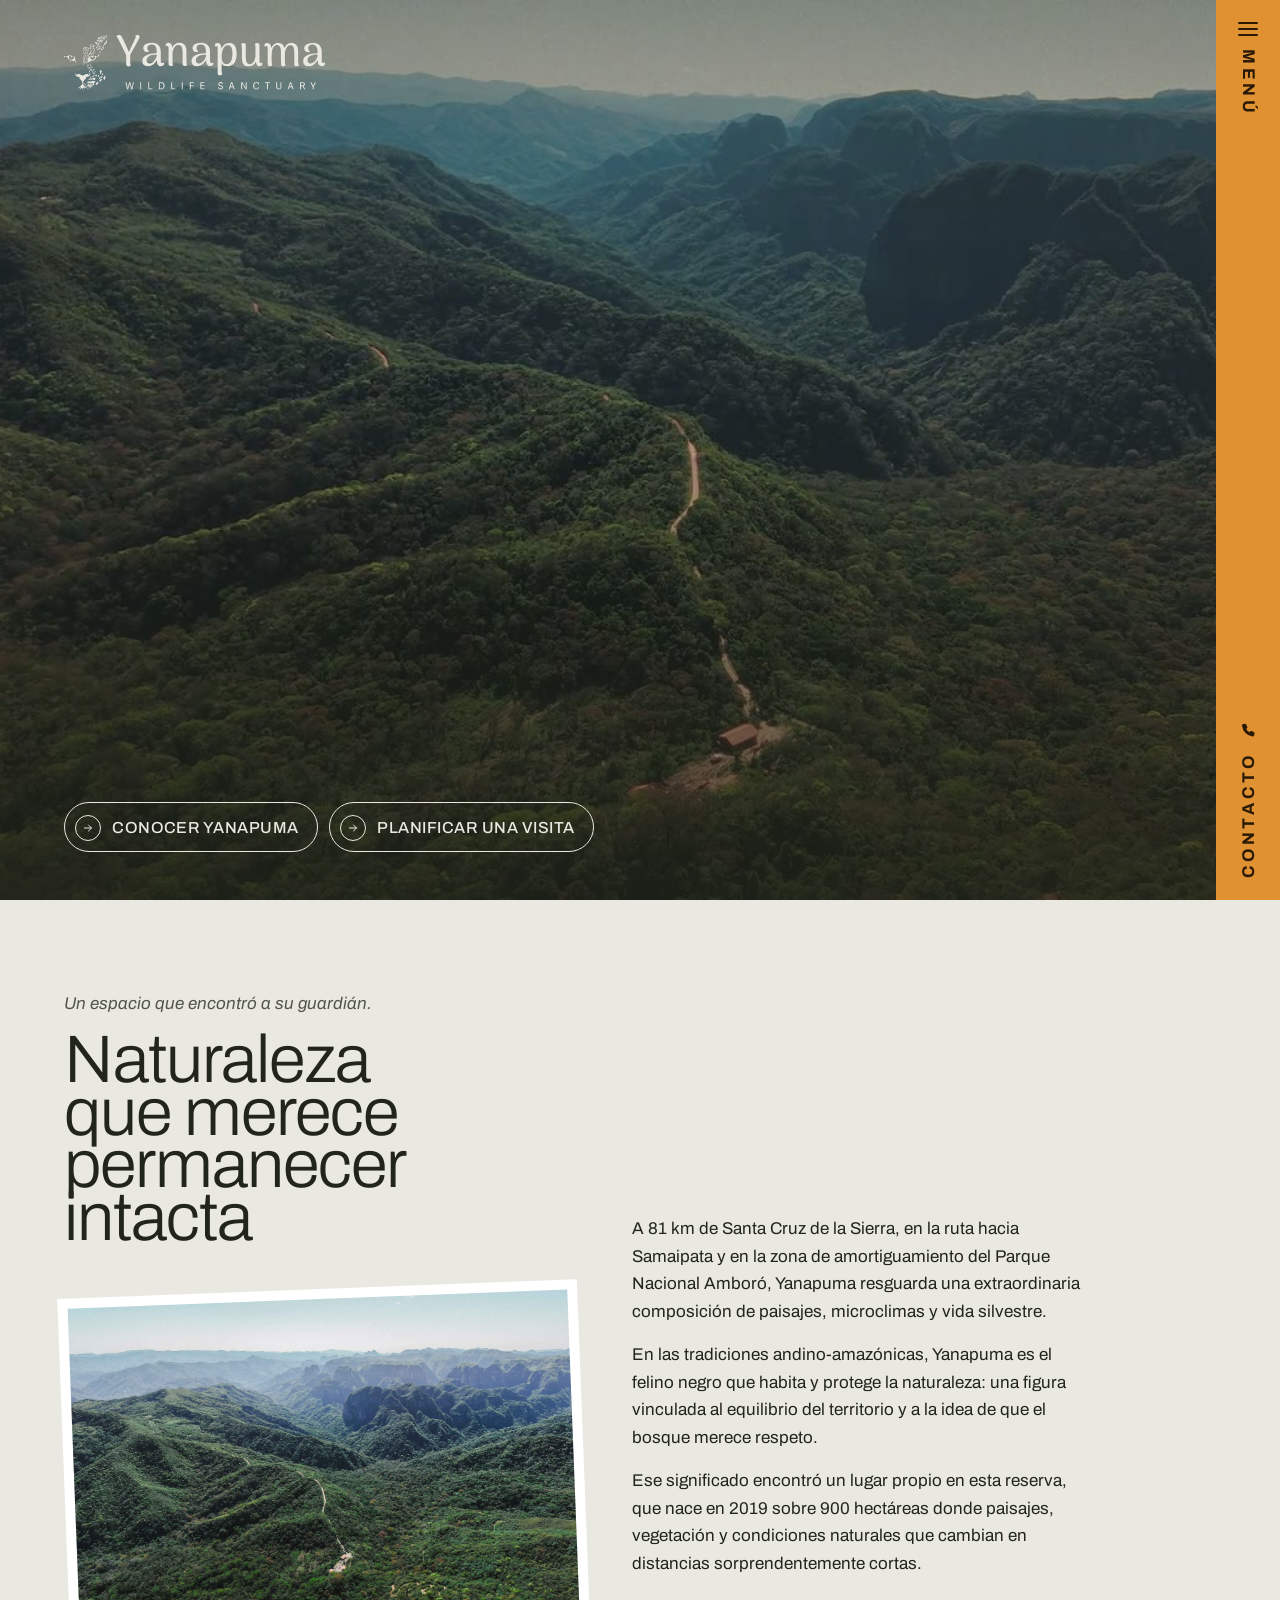
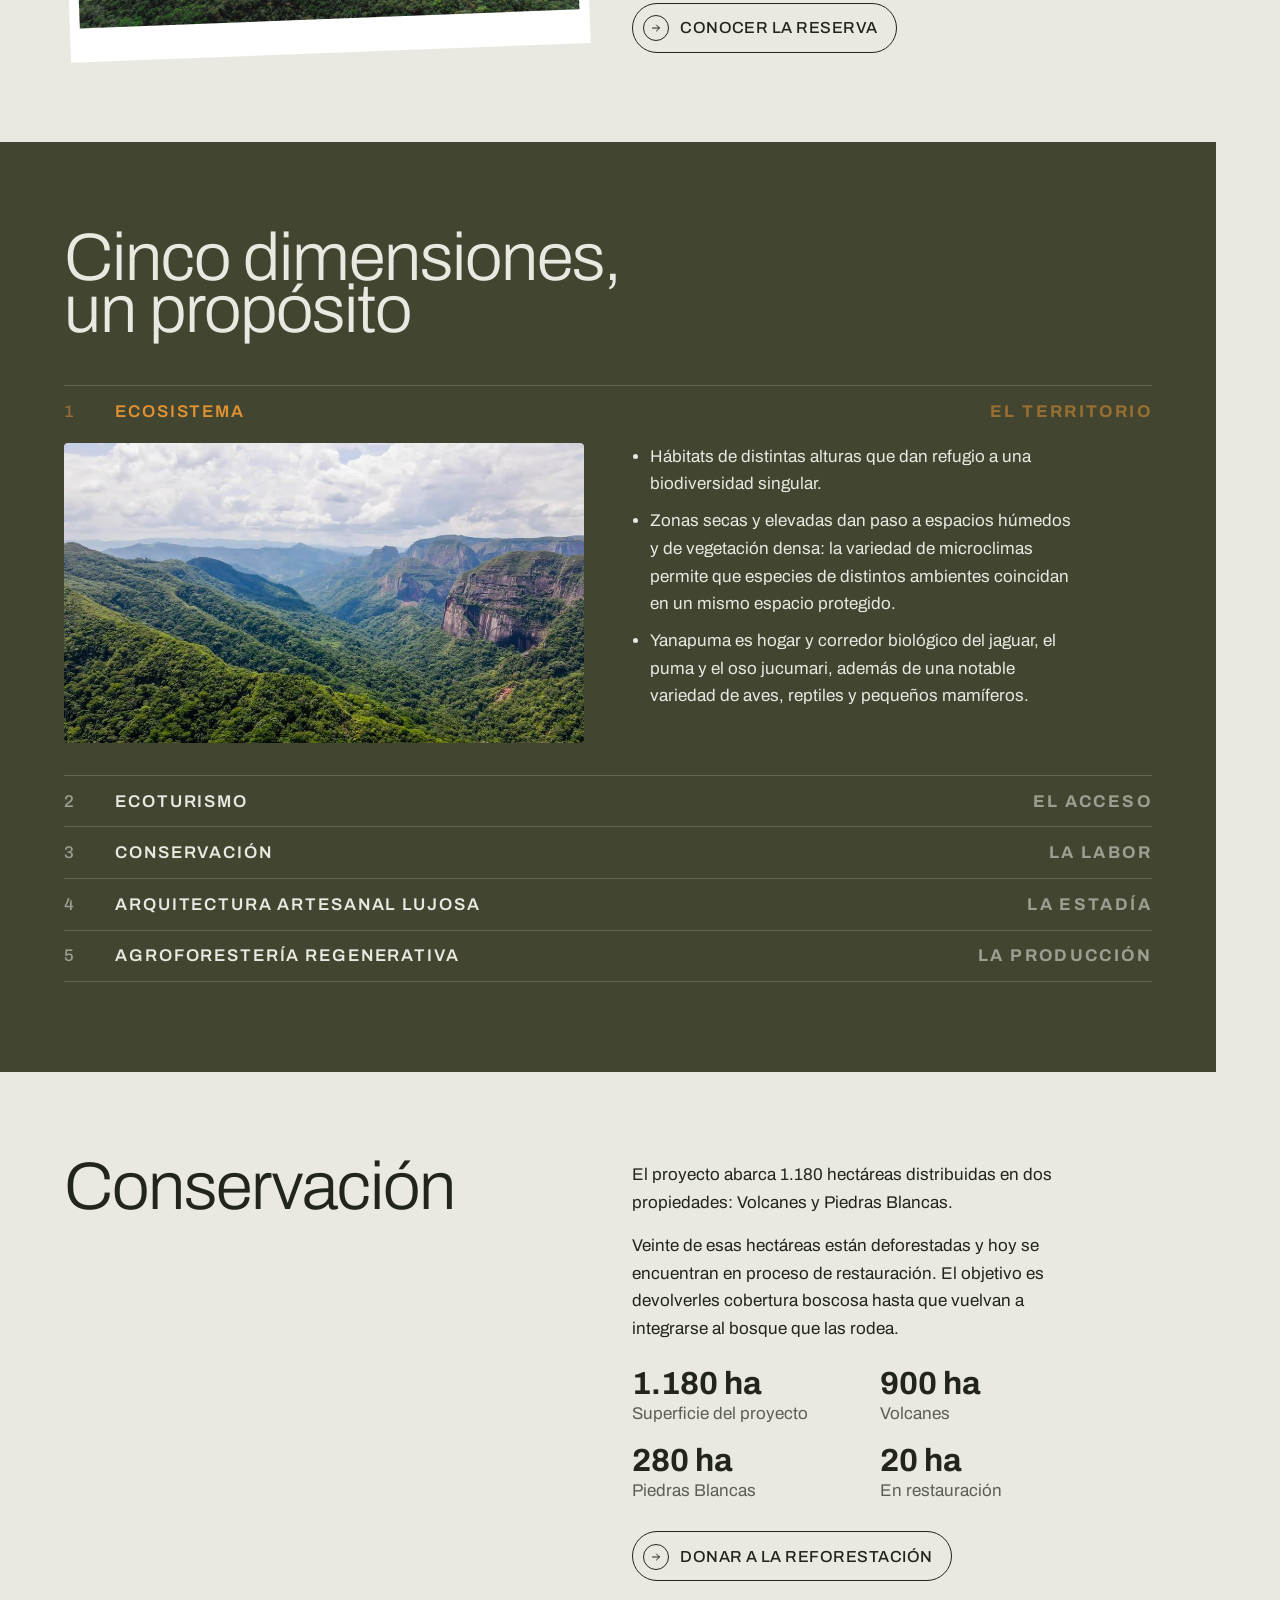
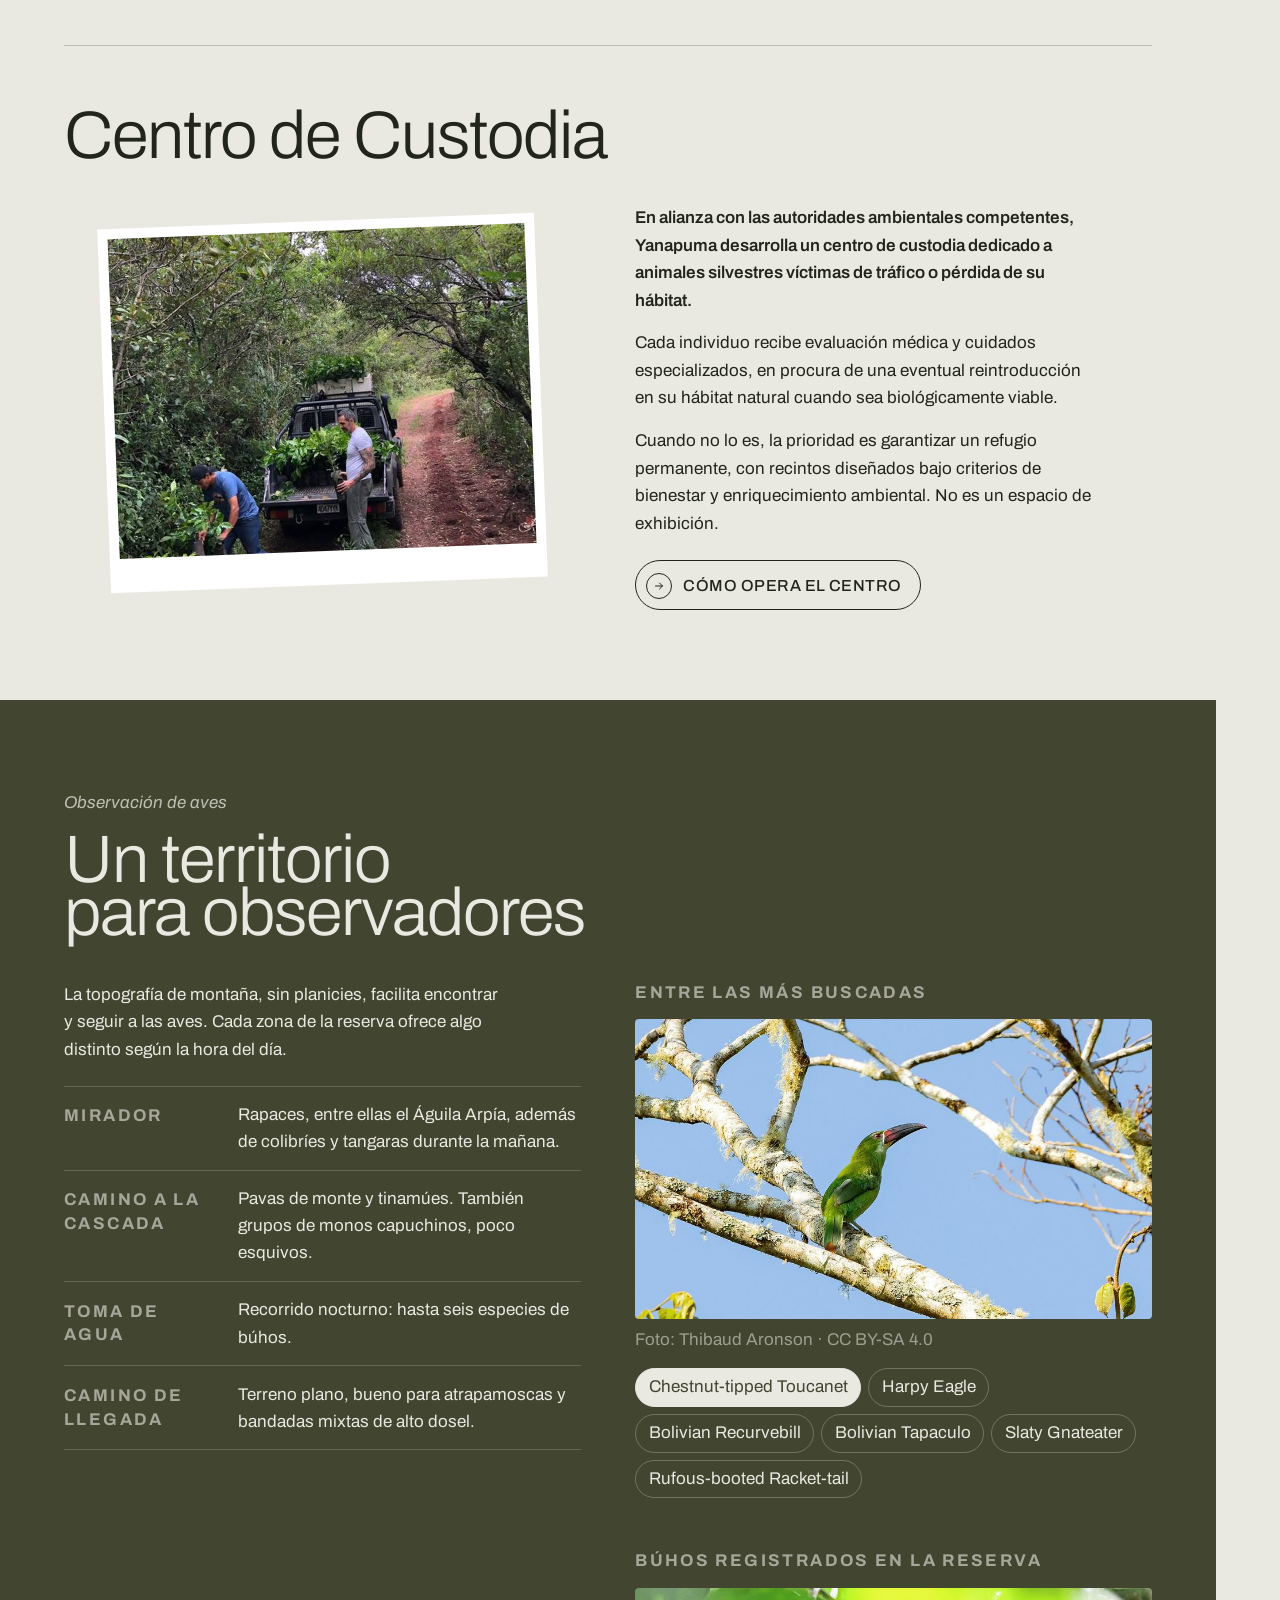
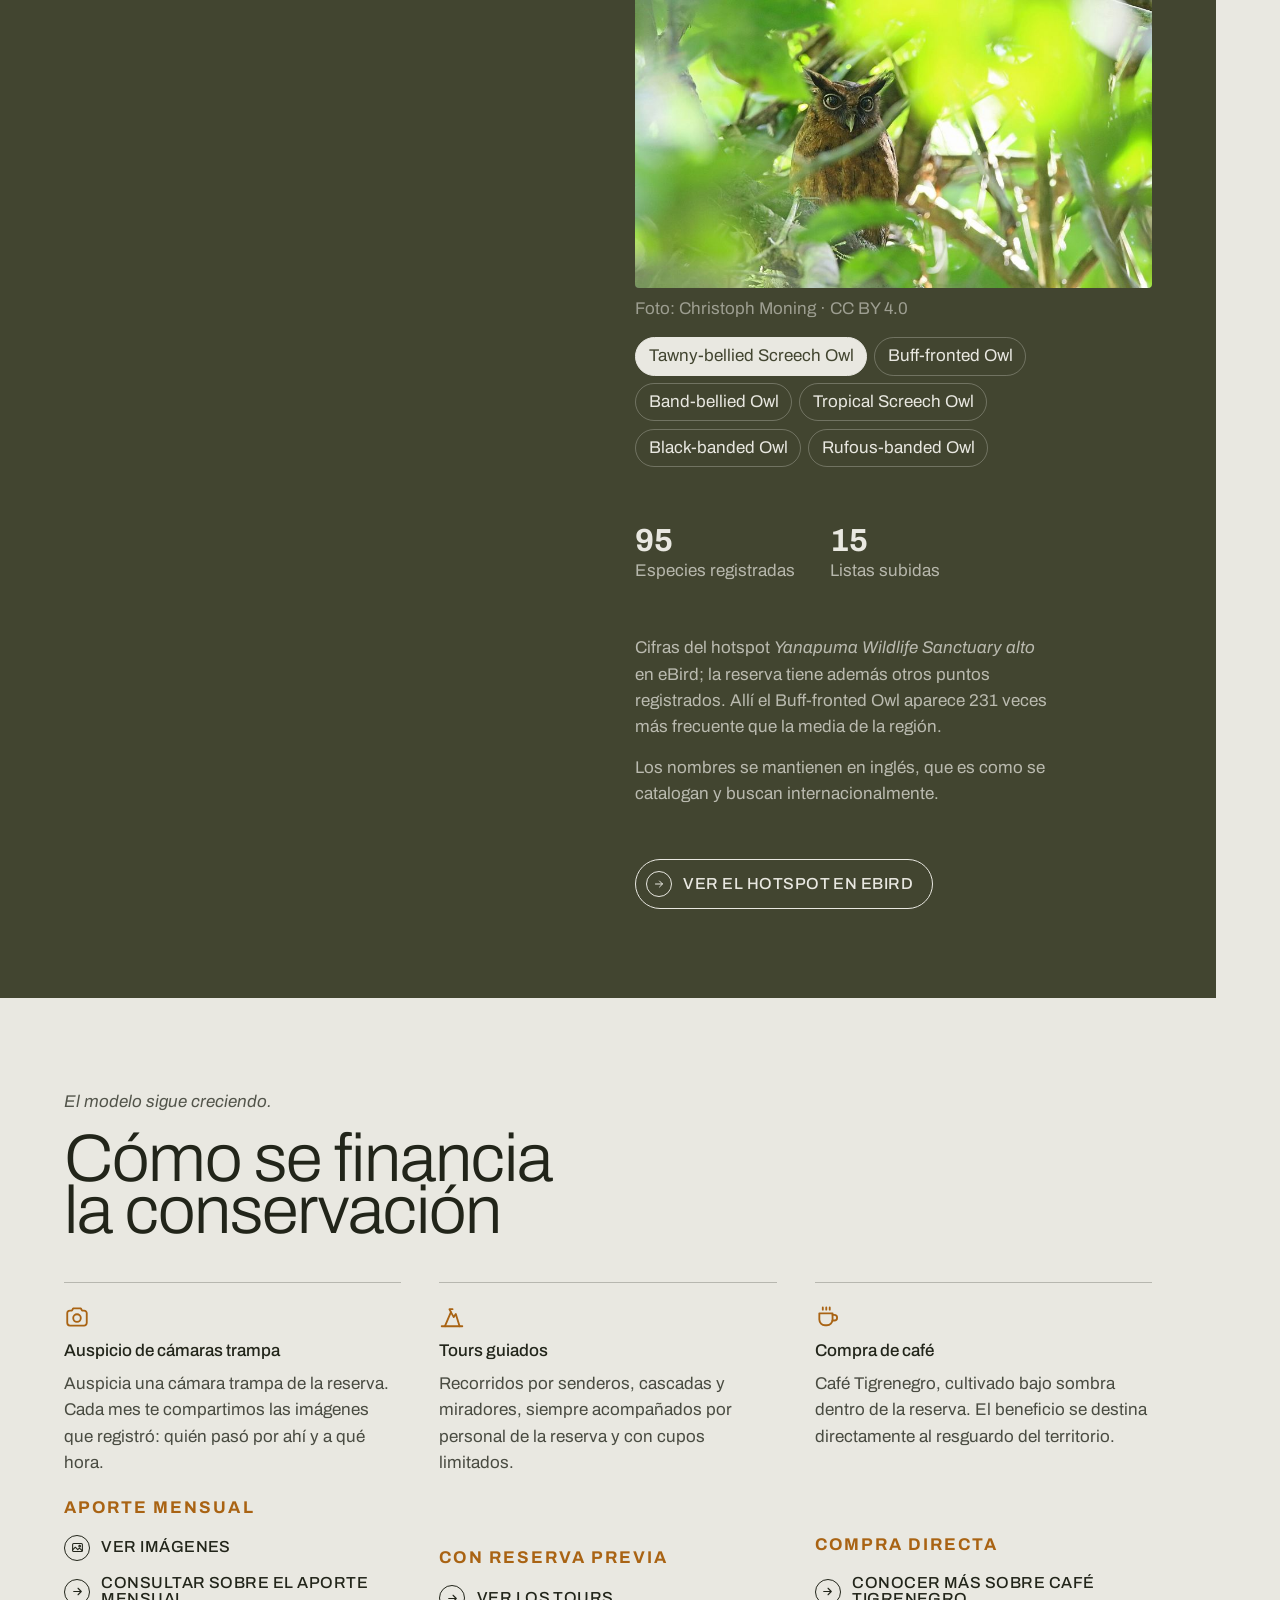
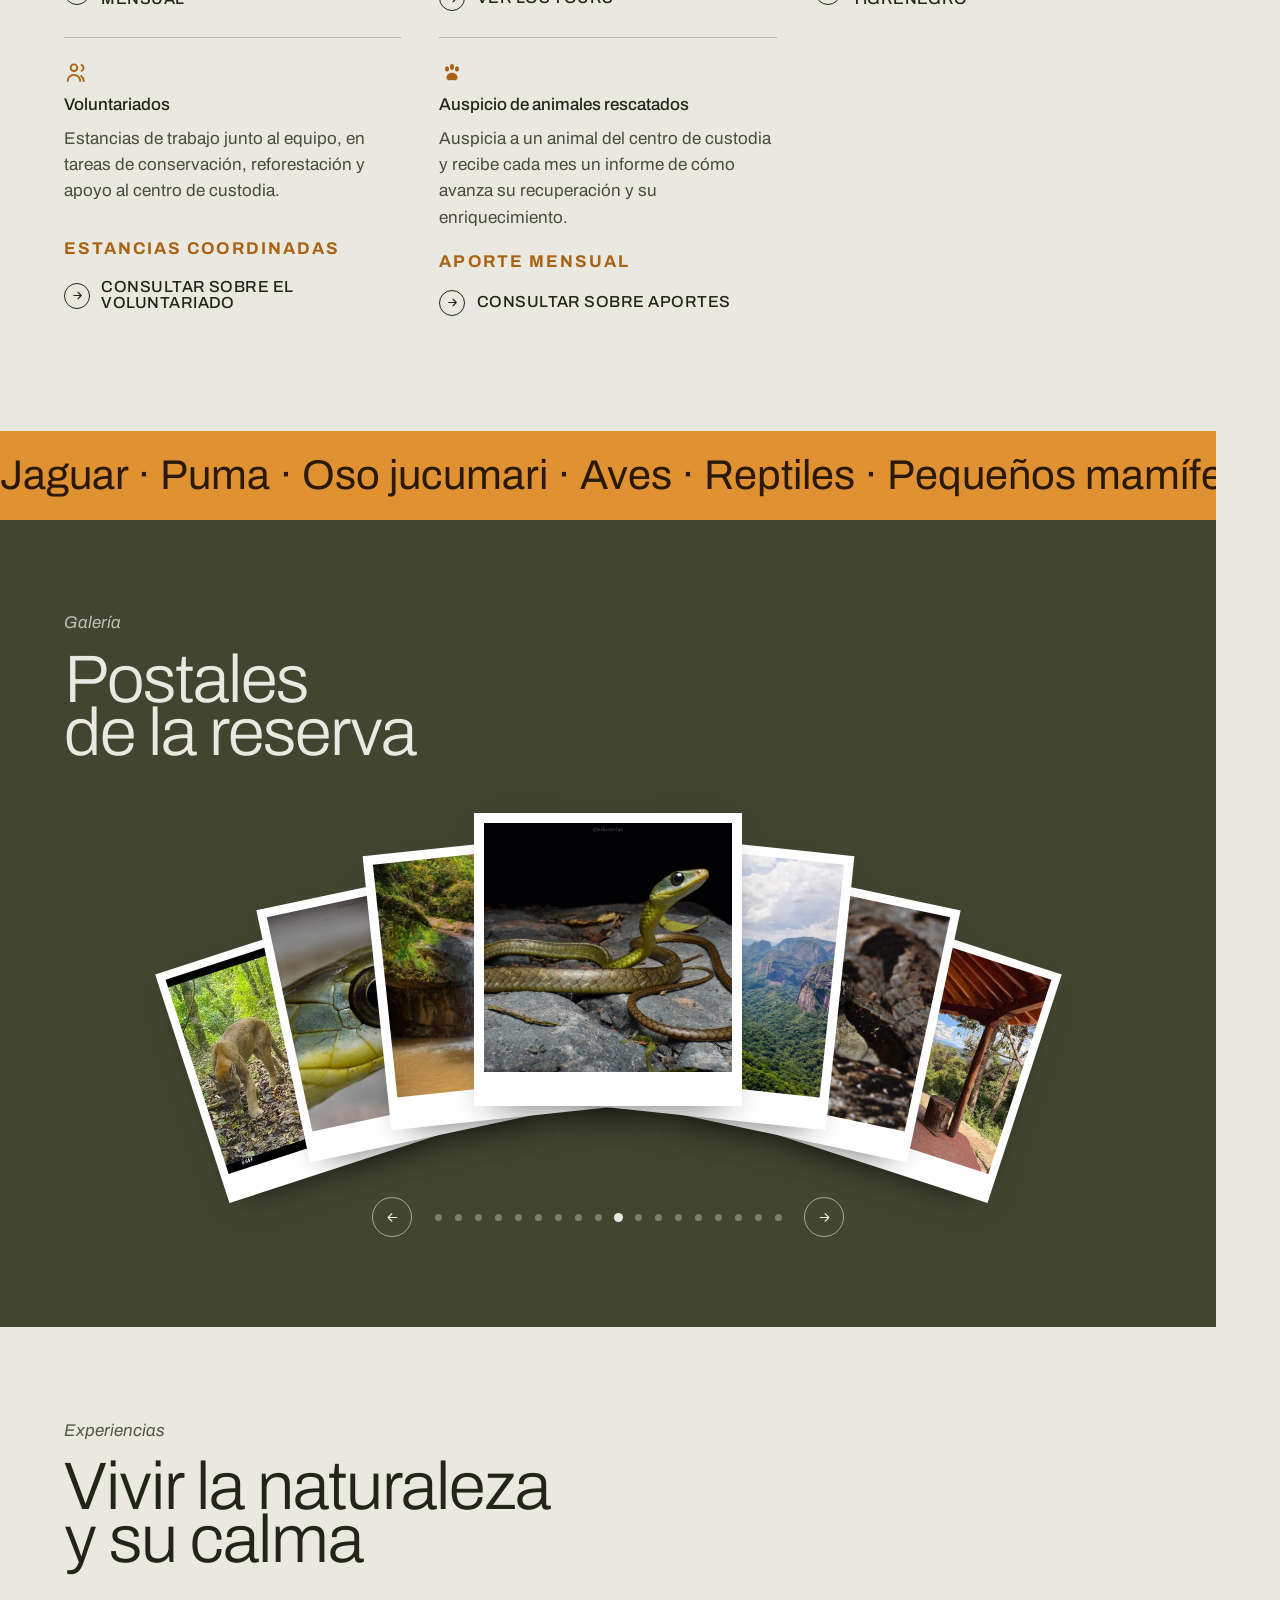
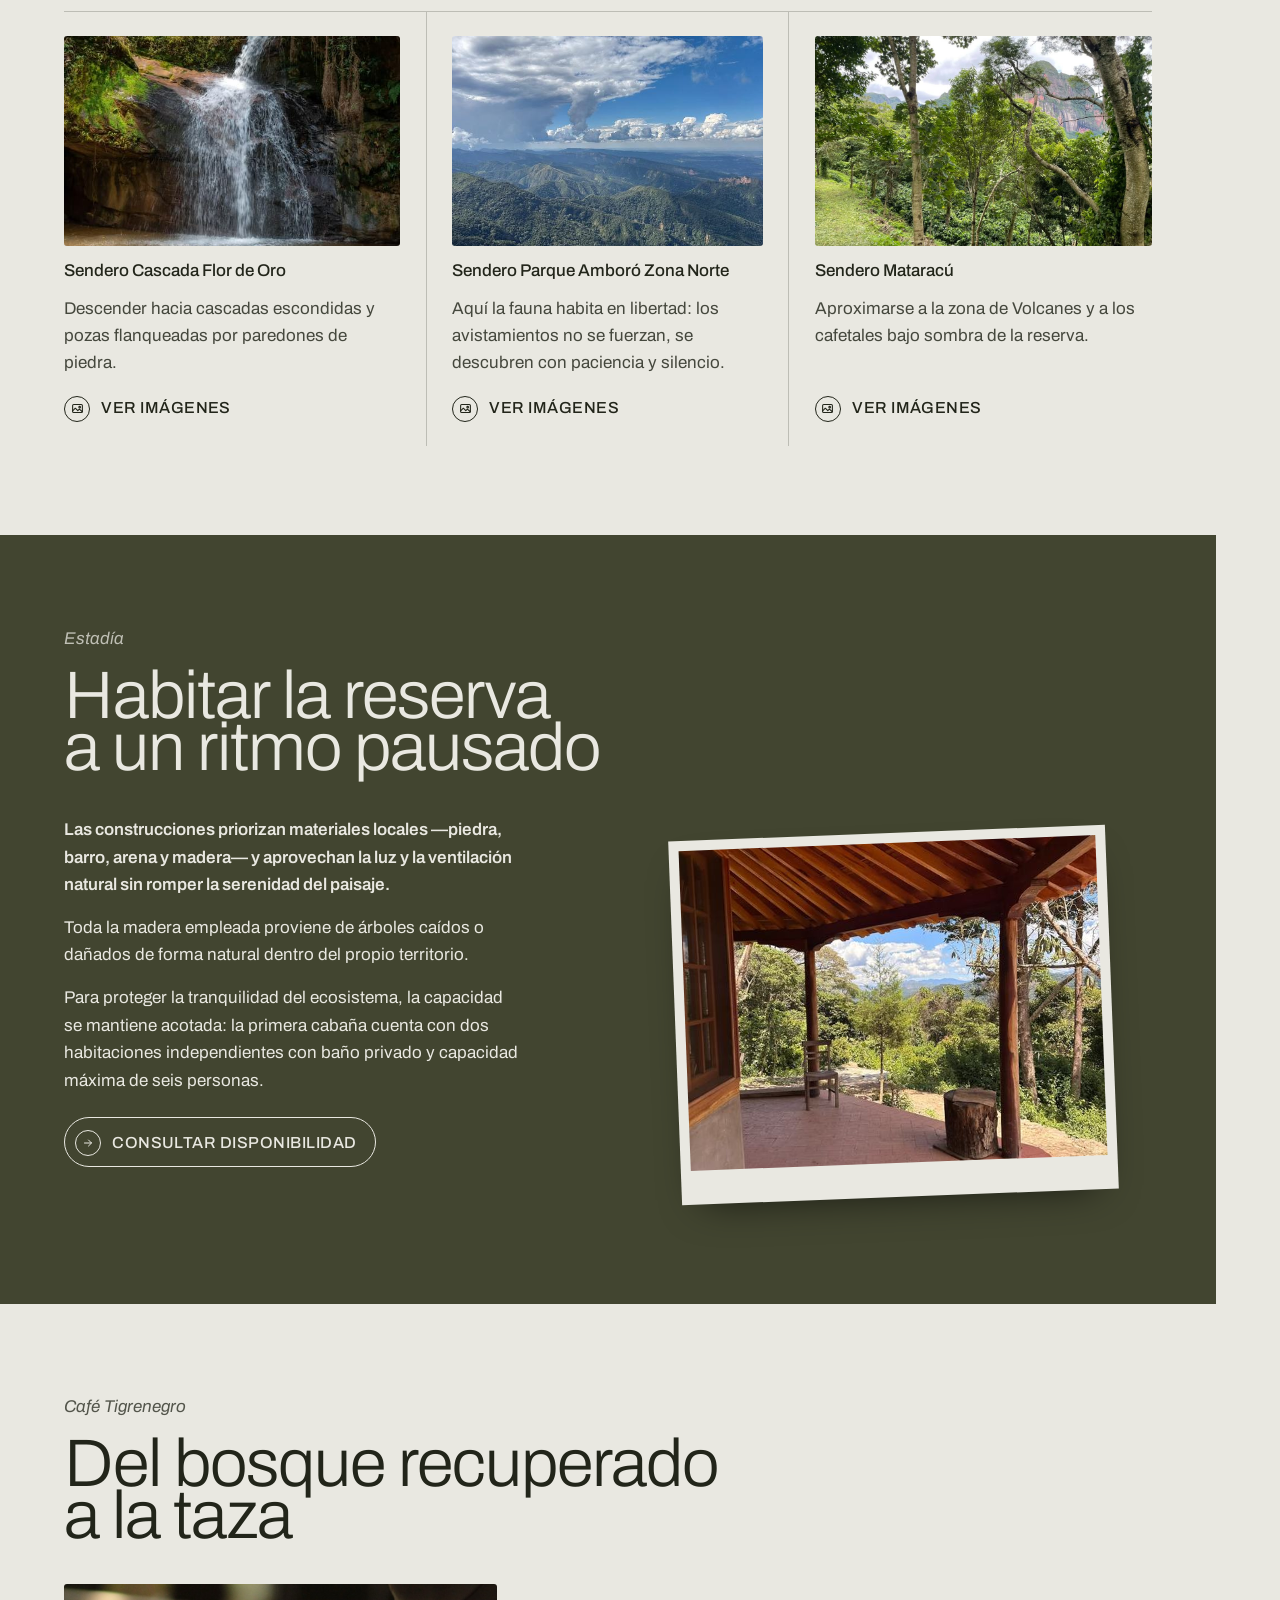
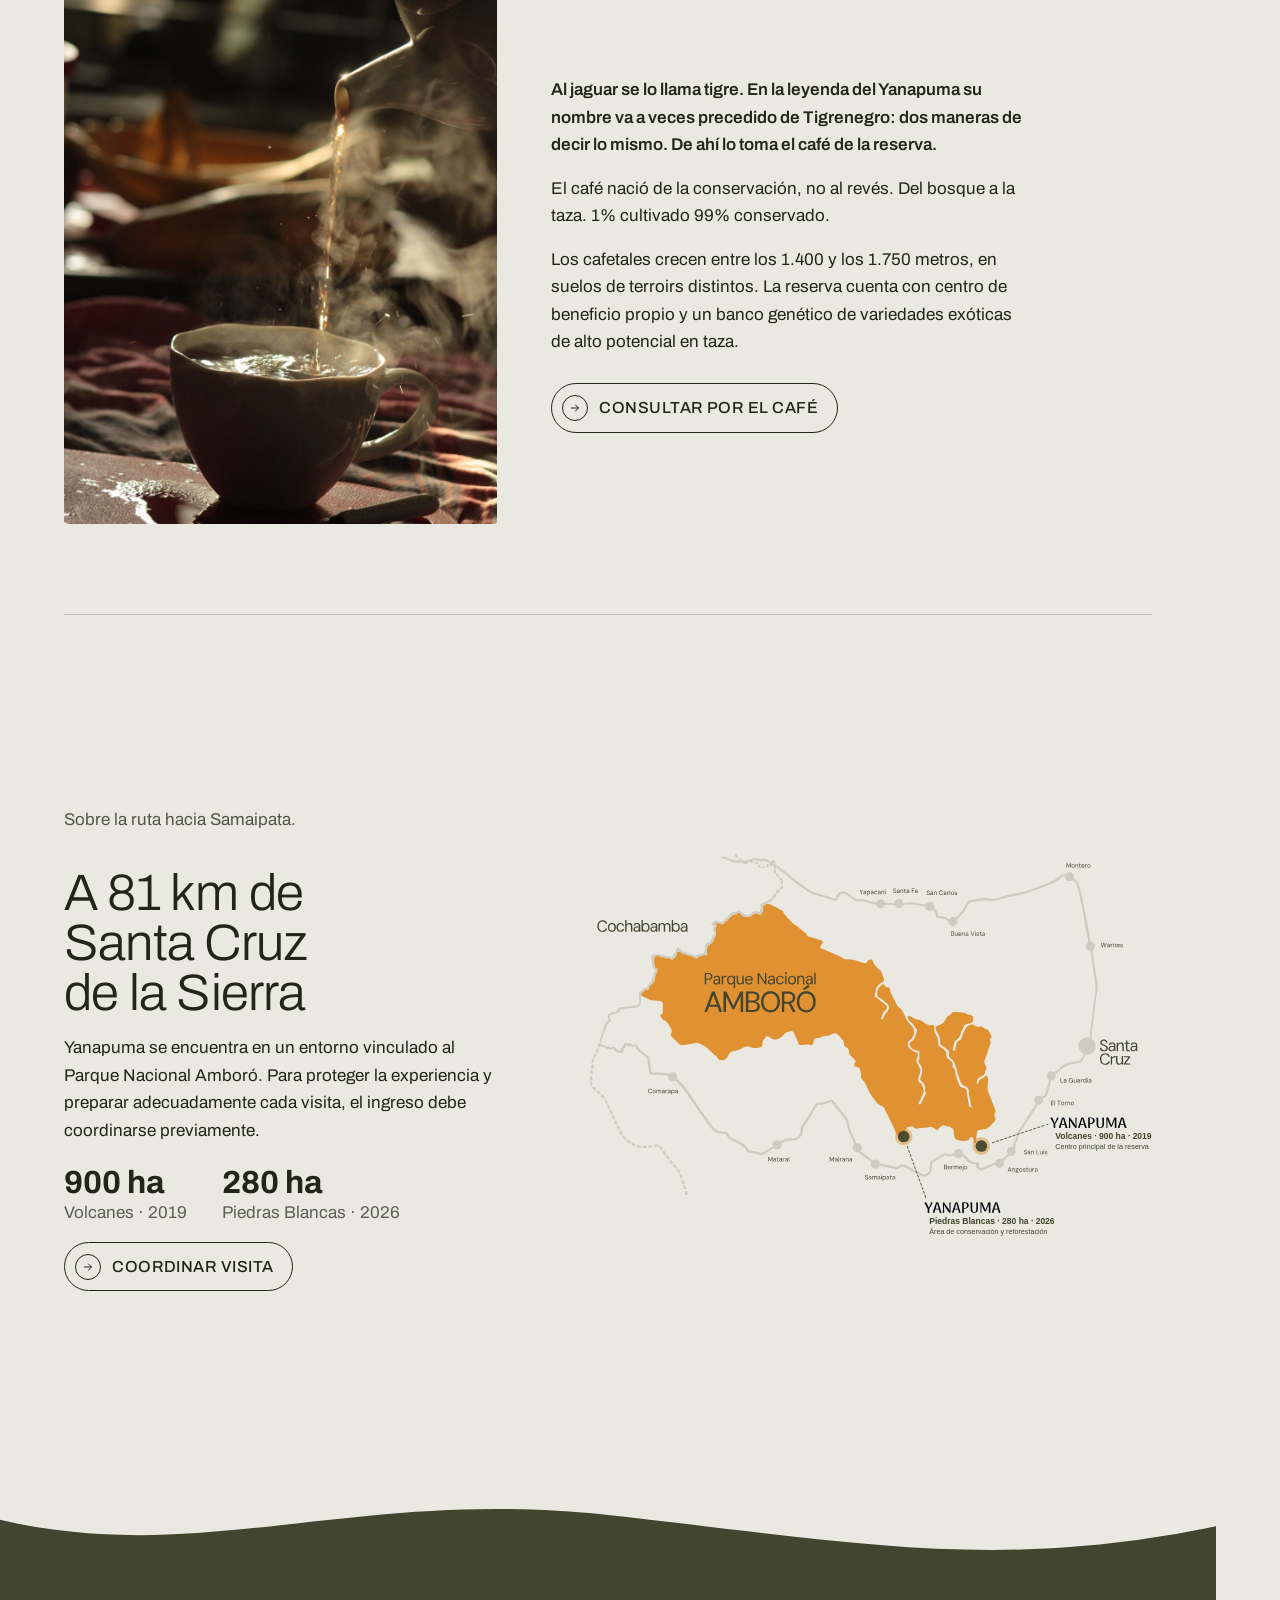
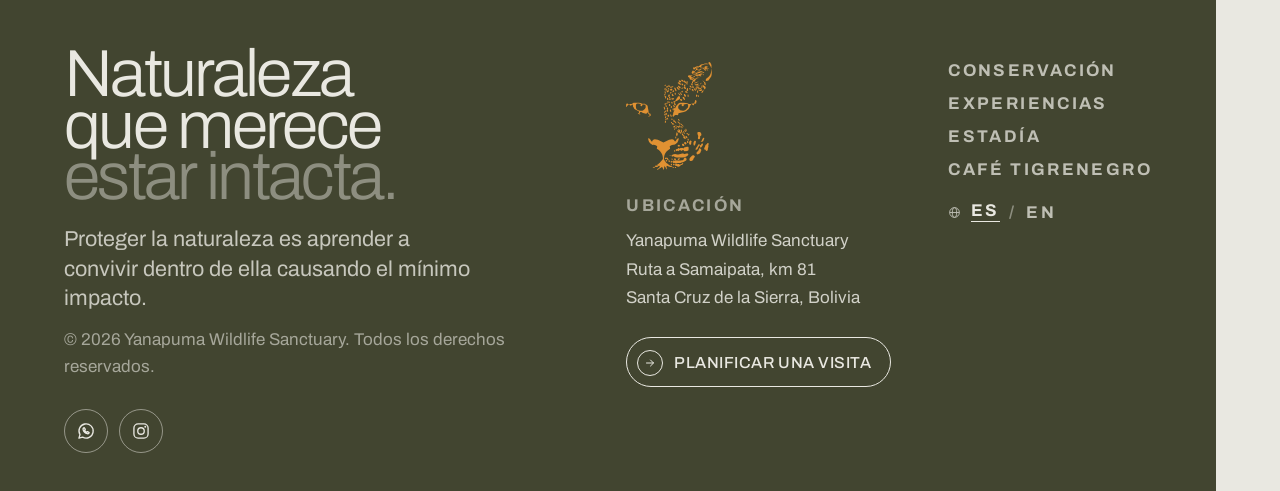
==== commit 30da4788: "copy edits" ====
--- a/index.html
+++ b/index.html
@@ -154,7 +154,7 @@
       </div>
     </div>
 
-    <h2>Centro de Custodia.</h2>
+    <h2>Centro de Custodia</h2>
     <div class="tilt-g">
       <figure class="tilt">
         <img src="assets/img/ex-conserv.jpg" alt="Equipo de la reserva trasladando plantines para reforestación">
@@ -163,7 +163,7 @@
         <p class="lead">En alianza con las autoridades ambientales competentes, Yanapuma desarrolla un centro de custodia dedicado a animales silvestres víctimas de tráfico o pérdida de su hábitat.</p>
         <p>Cada individuo recibe evaluación médica y cuidados especializados, en procura de una eventual reintroducción en su hábitat natural cuando sea biológicamente viable.</p>
         <p>Cuando no lo es, la prioridad es garantizar un refugio permanente, con recintos diseñados bajo criterios de bienestar y enriquecimiento ambiental. No es un espacio de exhibición.</p>
-        <a class="pill" href="#"><span class="circ"><svg viewBox="0 0 24 24" fill="none" stroke="currentColor" stroke-width="2" stroke-linecap="round" stroke-linejoin="round" aria-hidden="true"><path d="M5 12h14M13 6l6 6-6 6"/></svg></span><span>Cómo trabaja el centro</span></a>
+        <a class="pill" href="#"><span class="circ"><svg viewBox="0 0 24 24" fill="none" stroke="currentColor" stroke-width="2" stroke-linecap="round" stroke-linejoin="round" aria-hidden="true"><path d="M5 12h14M13 6l6 6-6 6"/></svg></span><span>Cómo opera el centro</span></a>
       </div>
     </div>
   </div>
